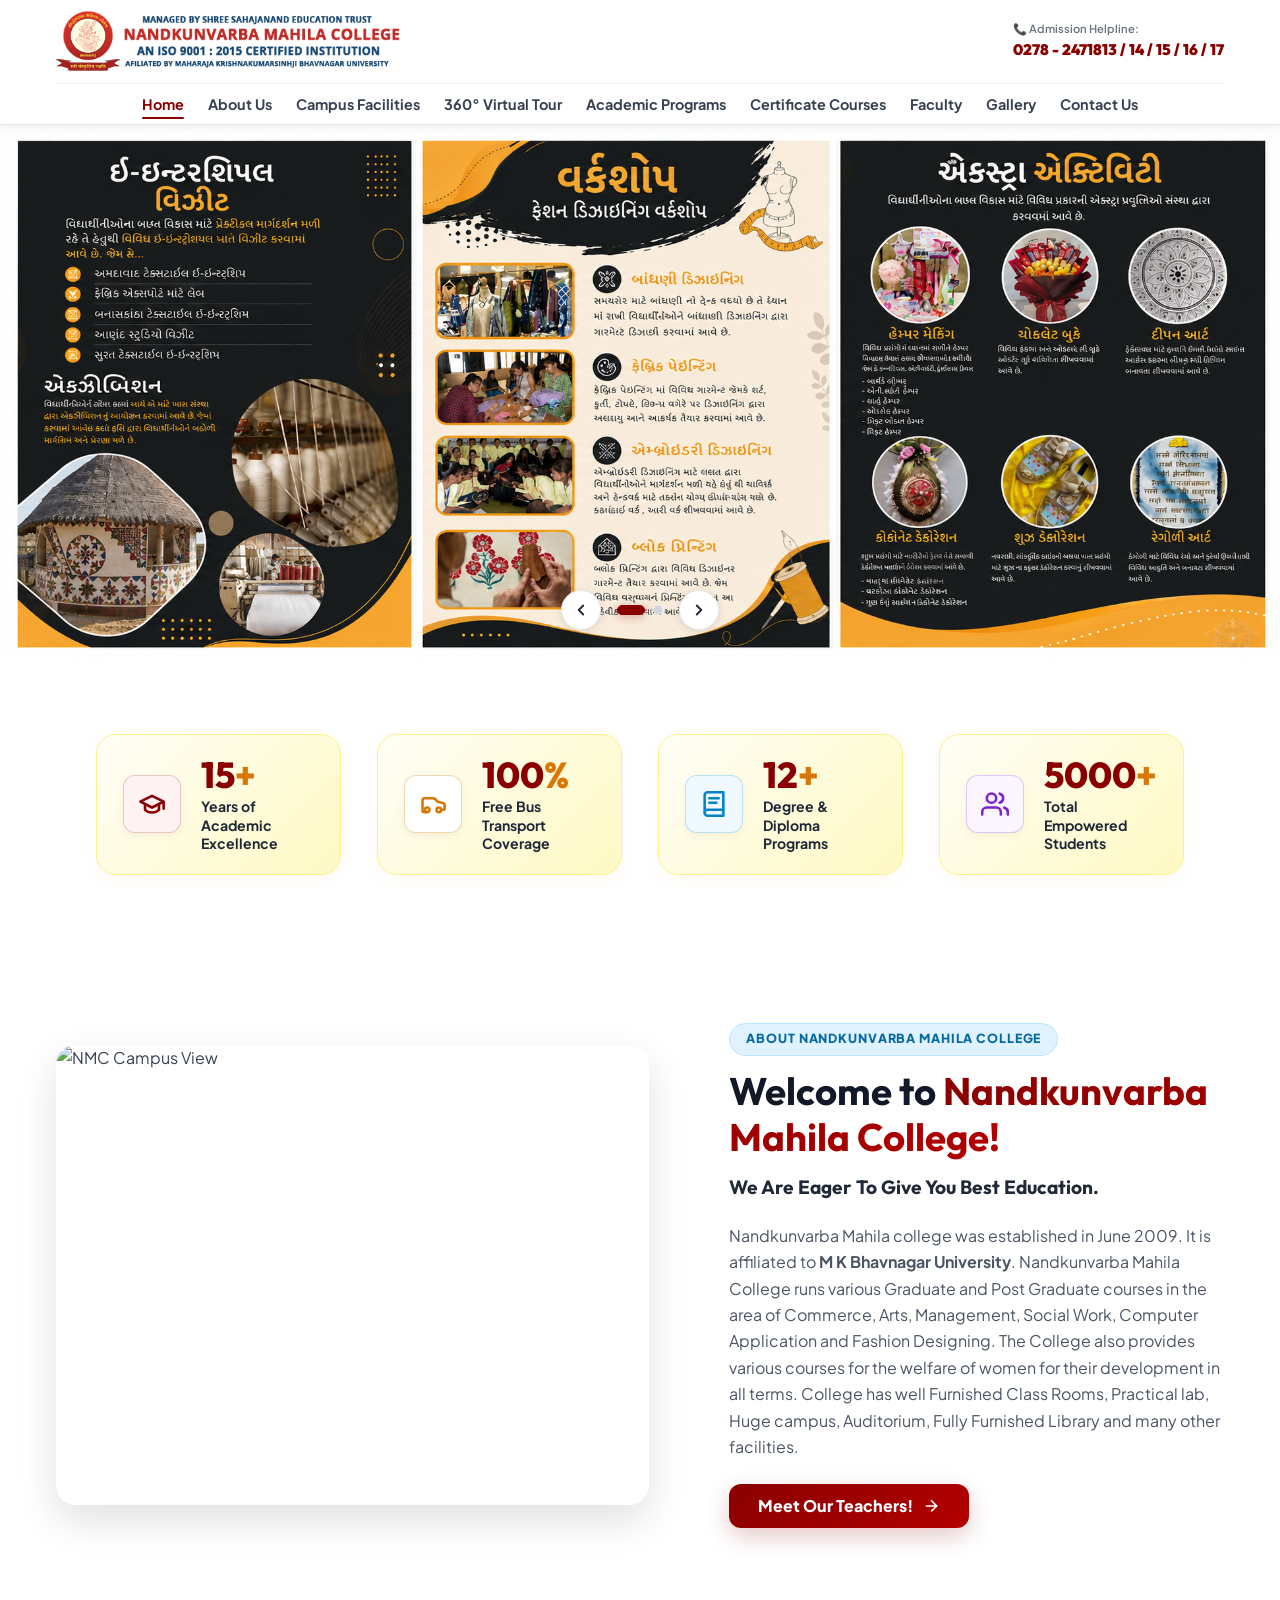
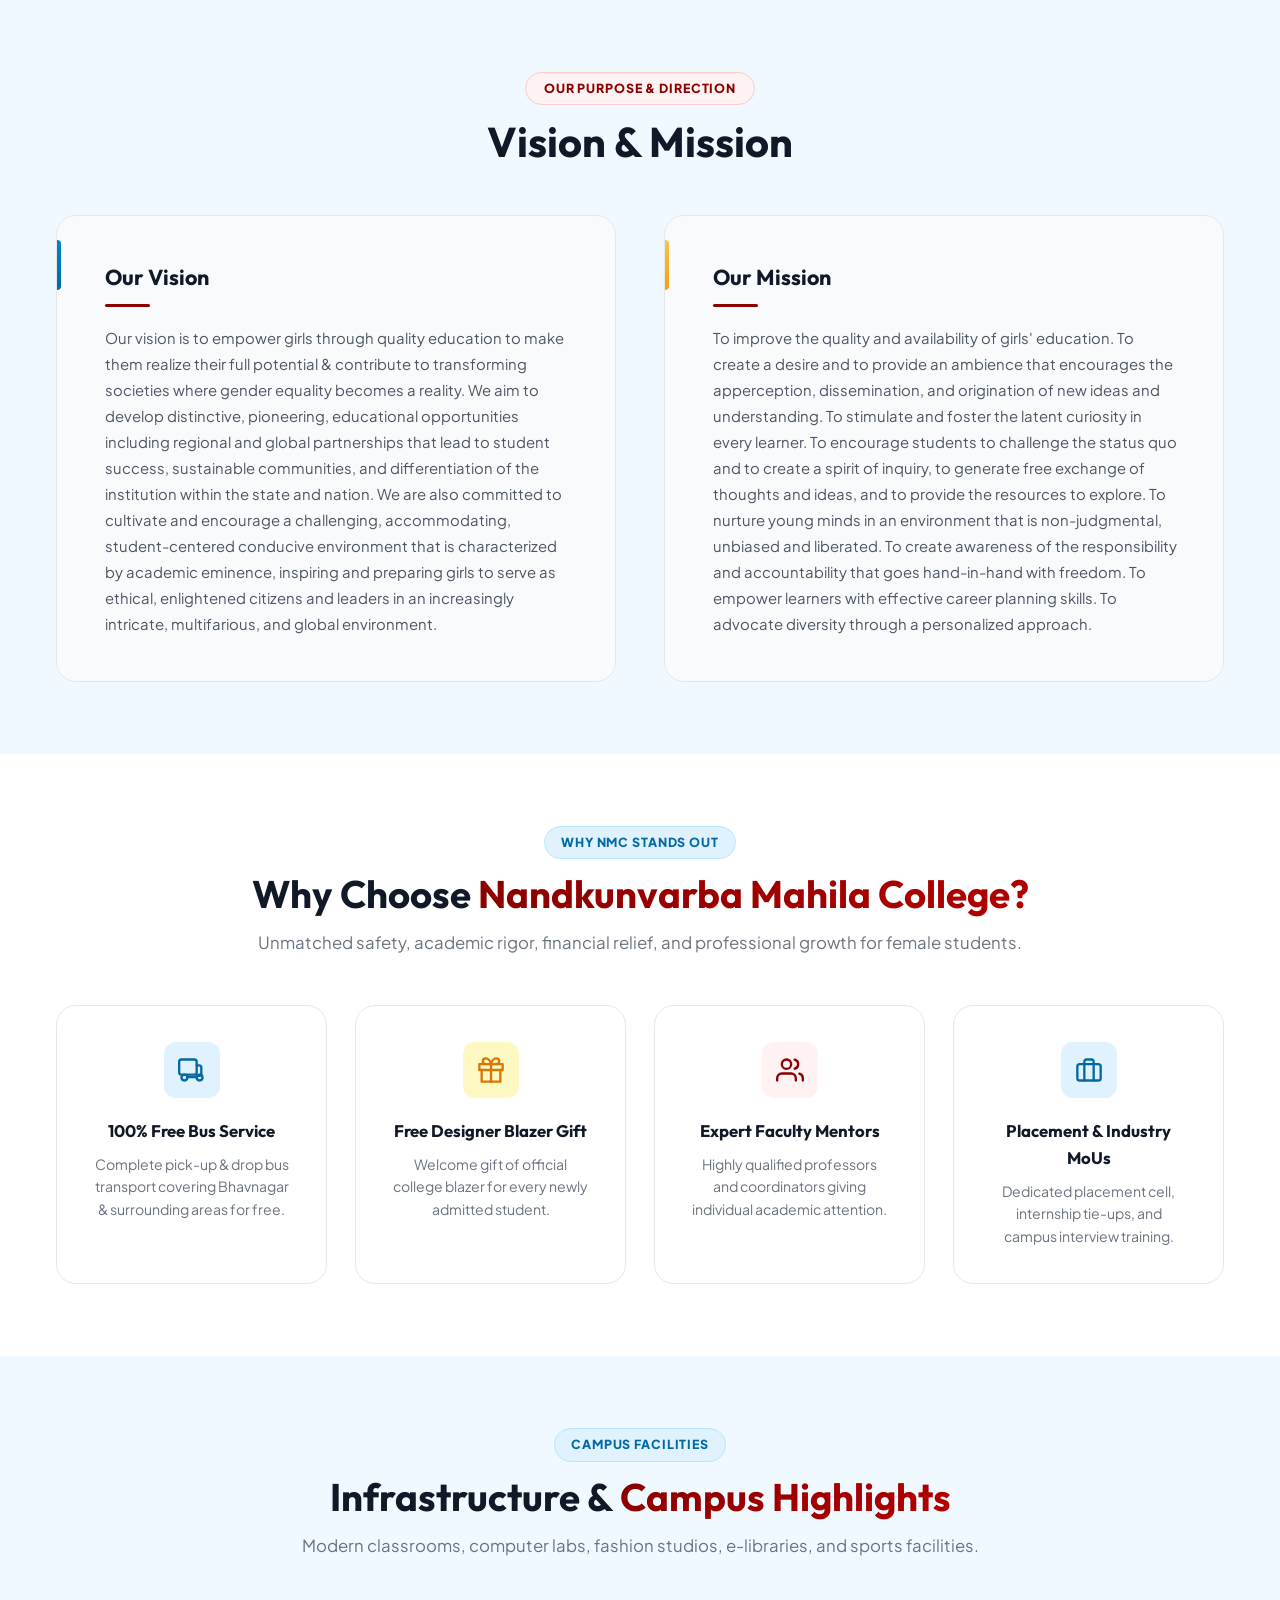
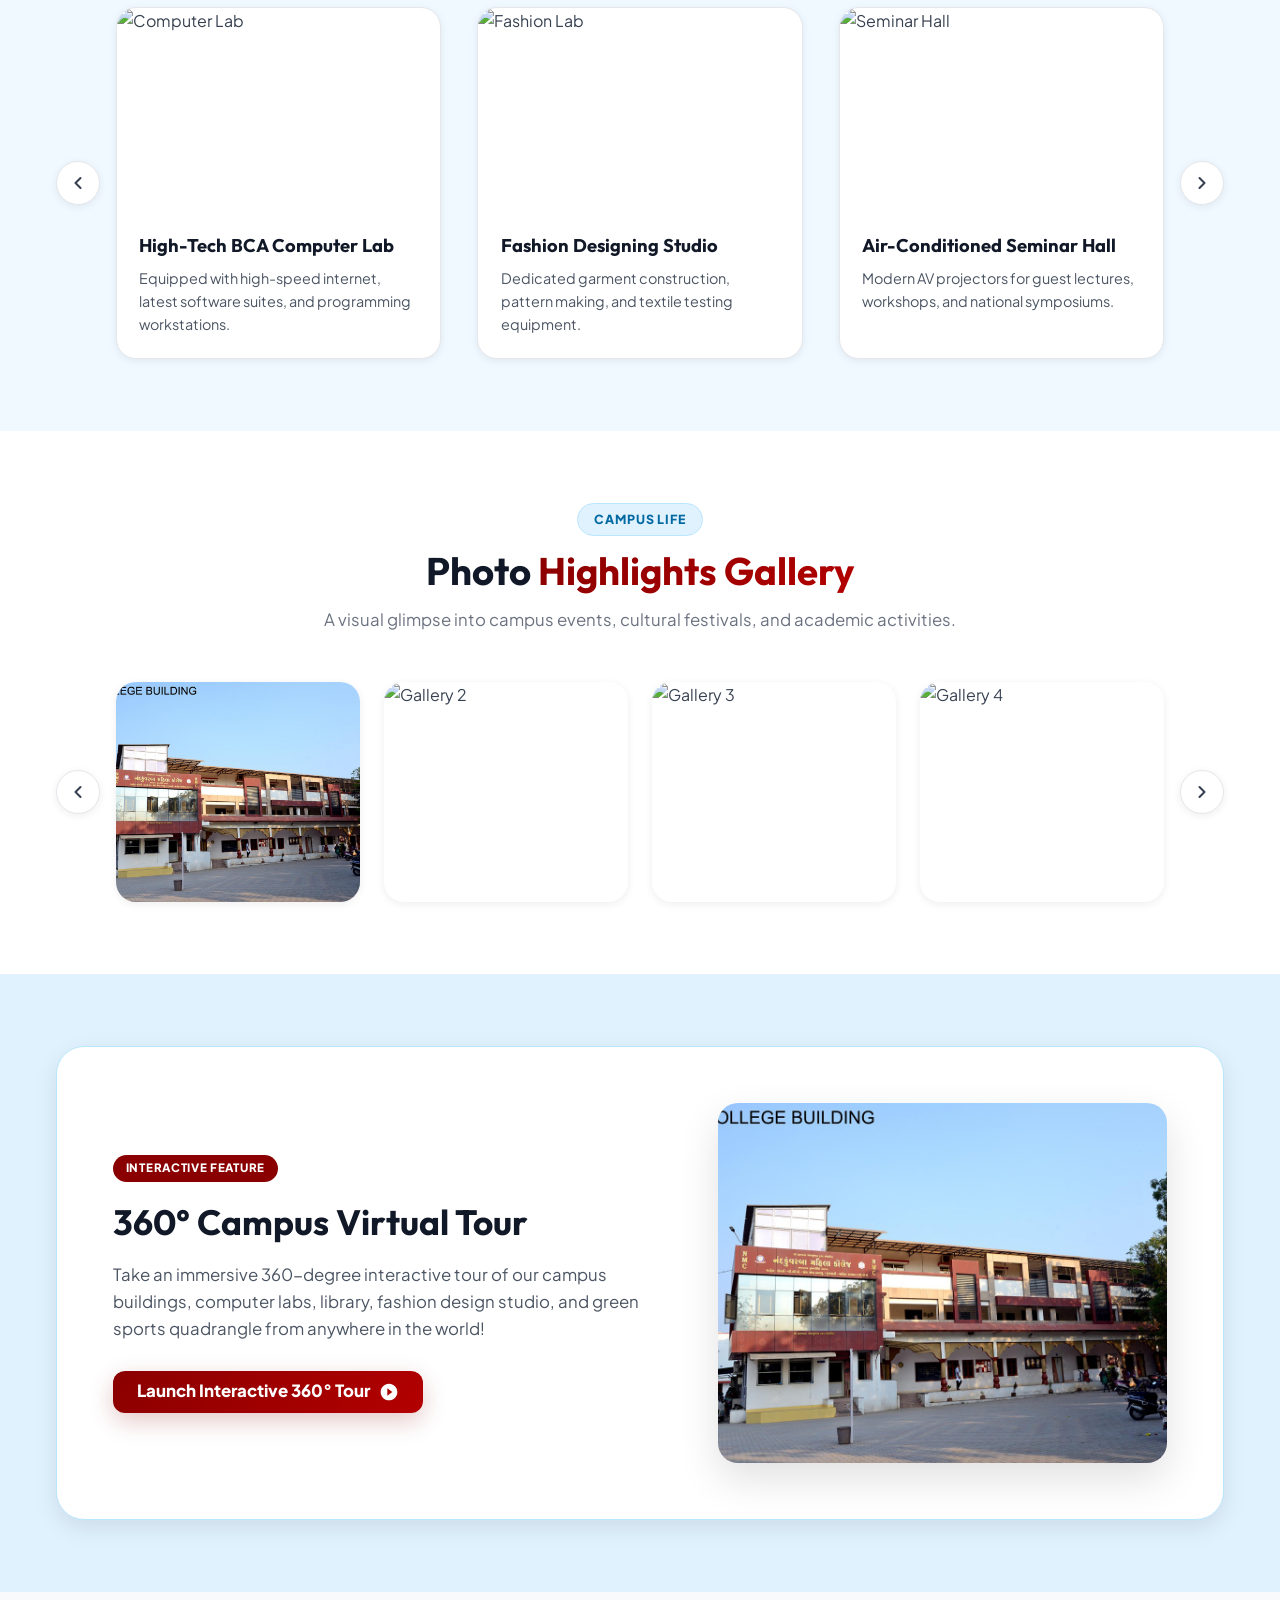
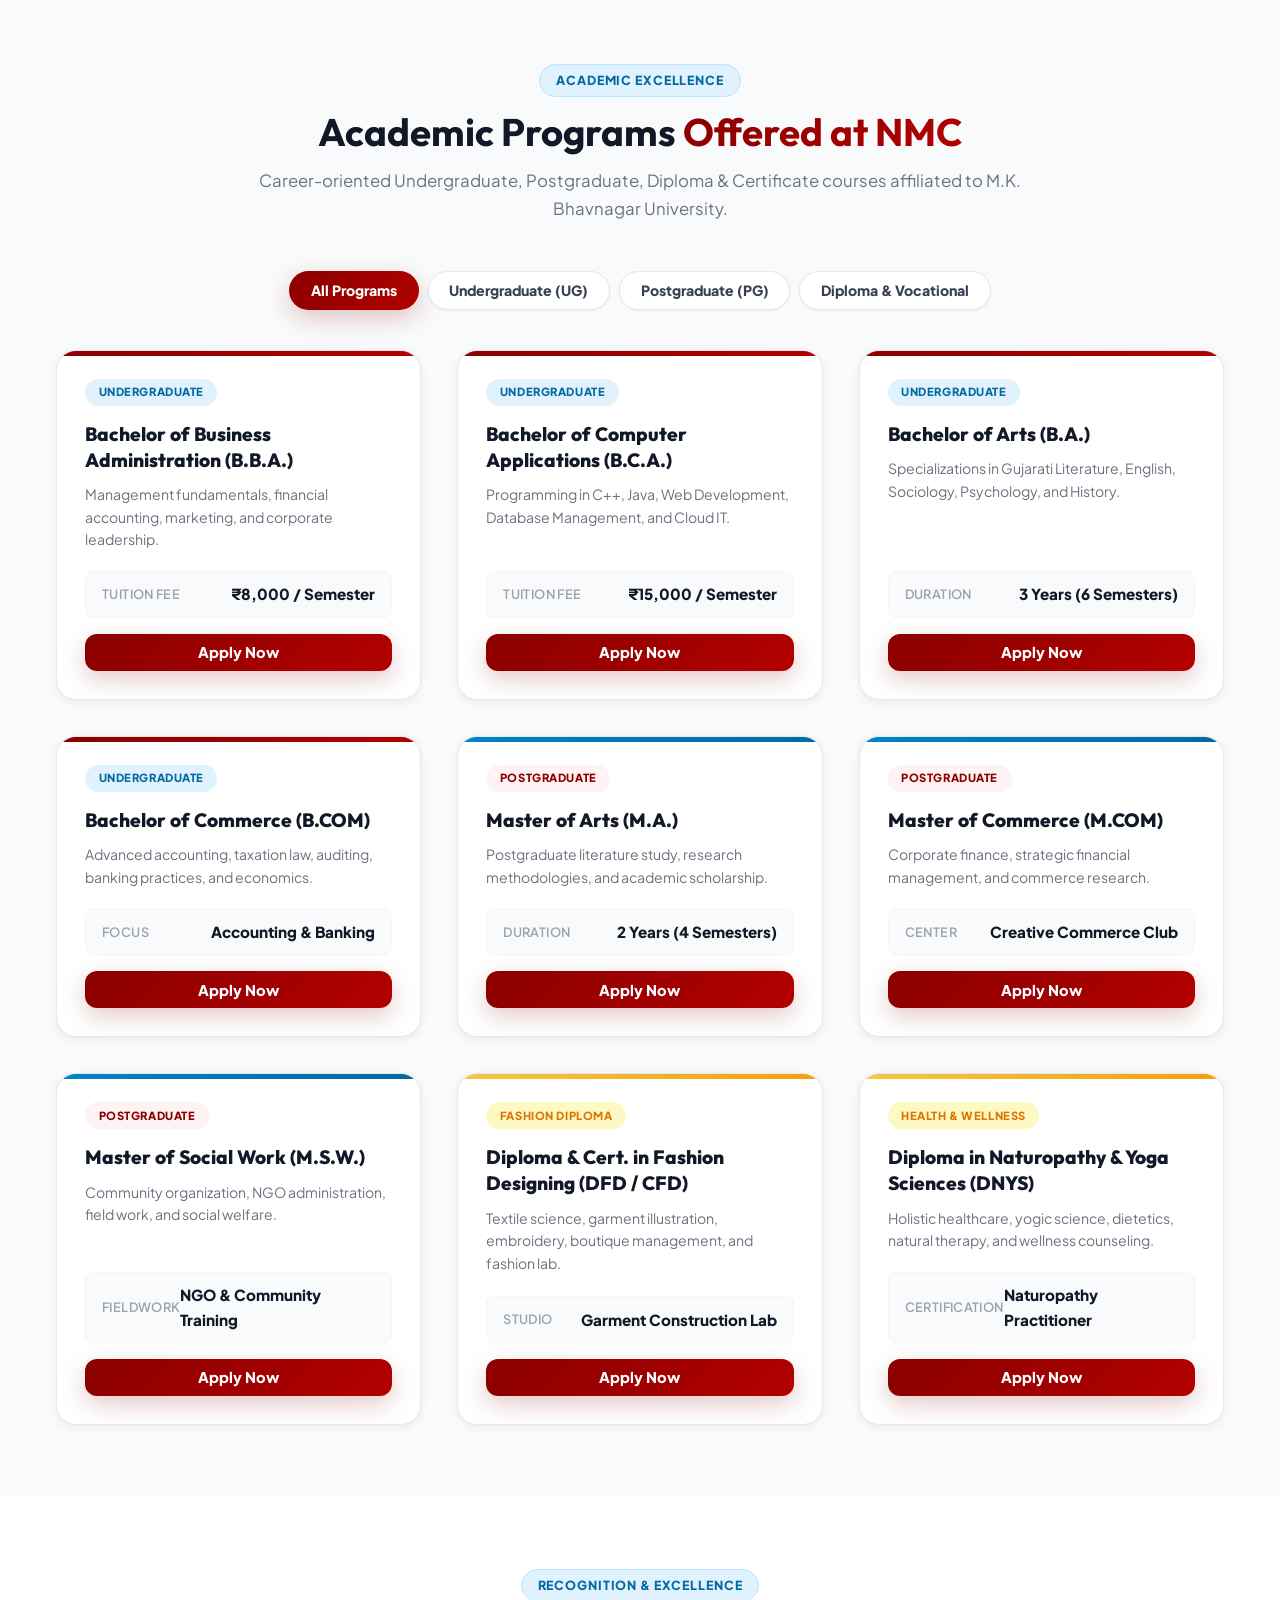
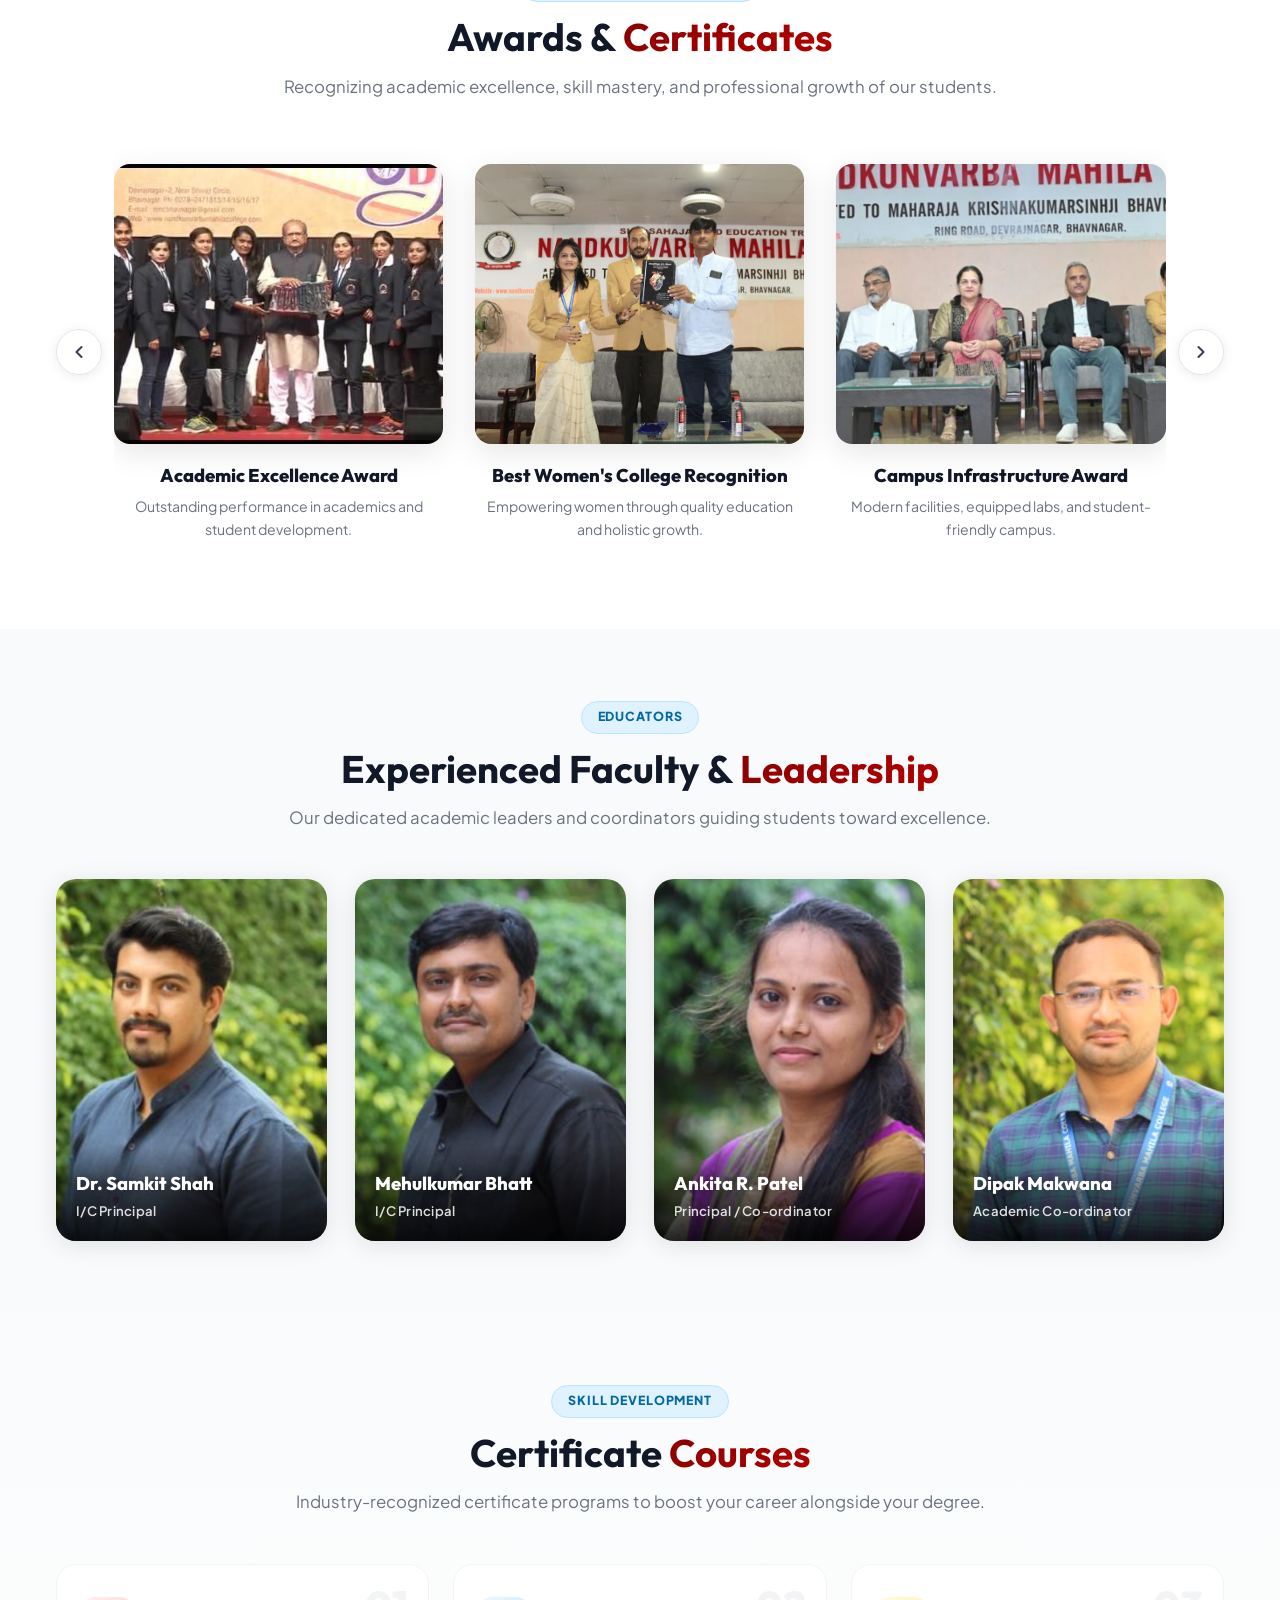
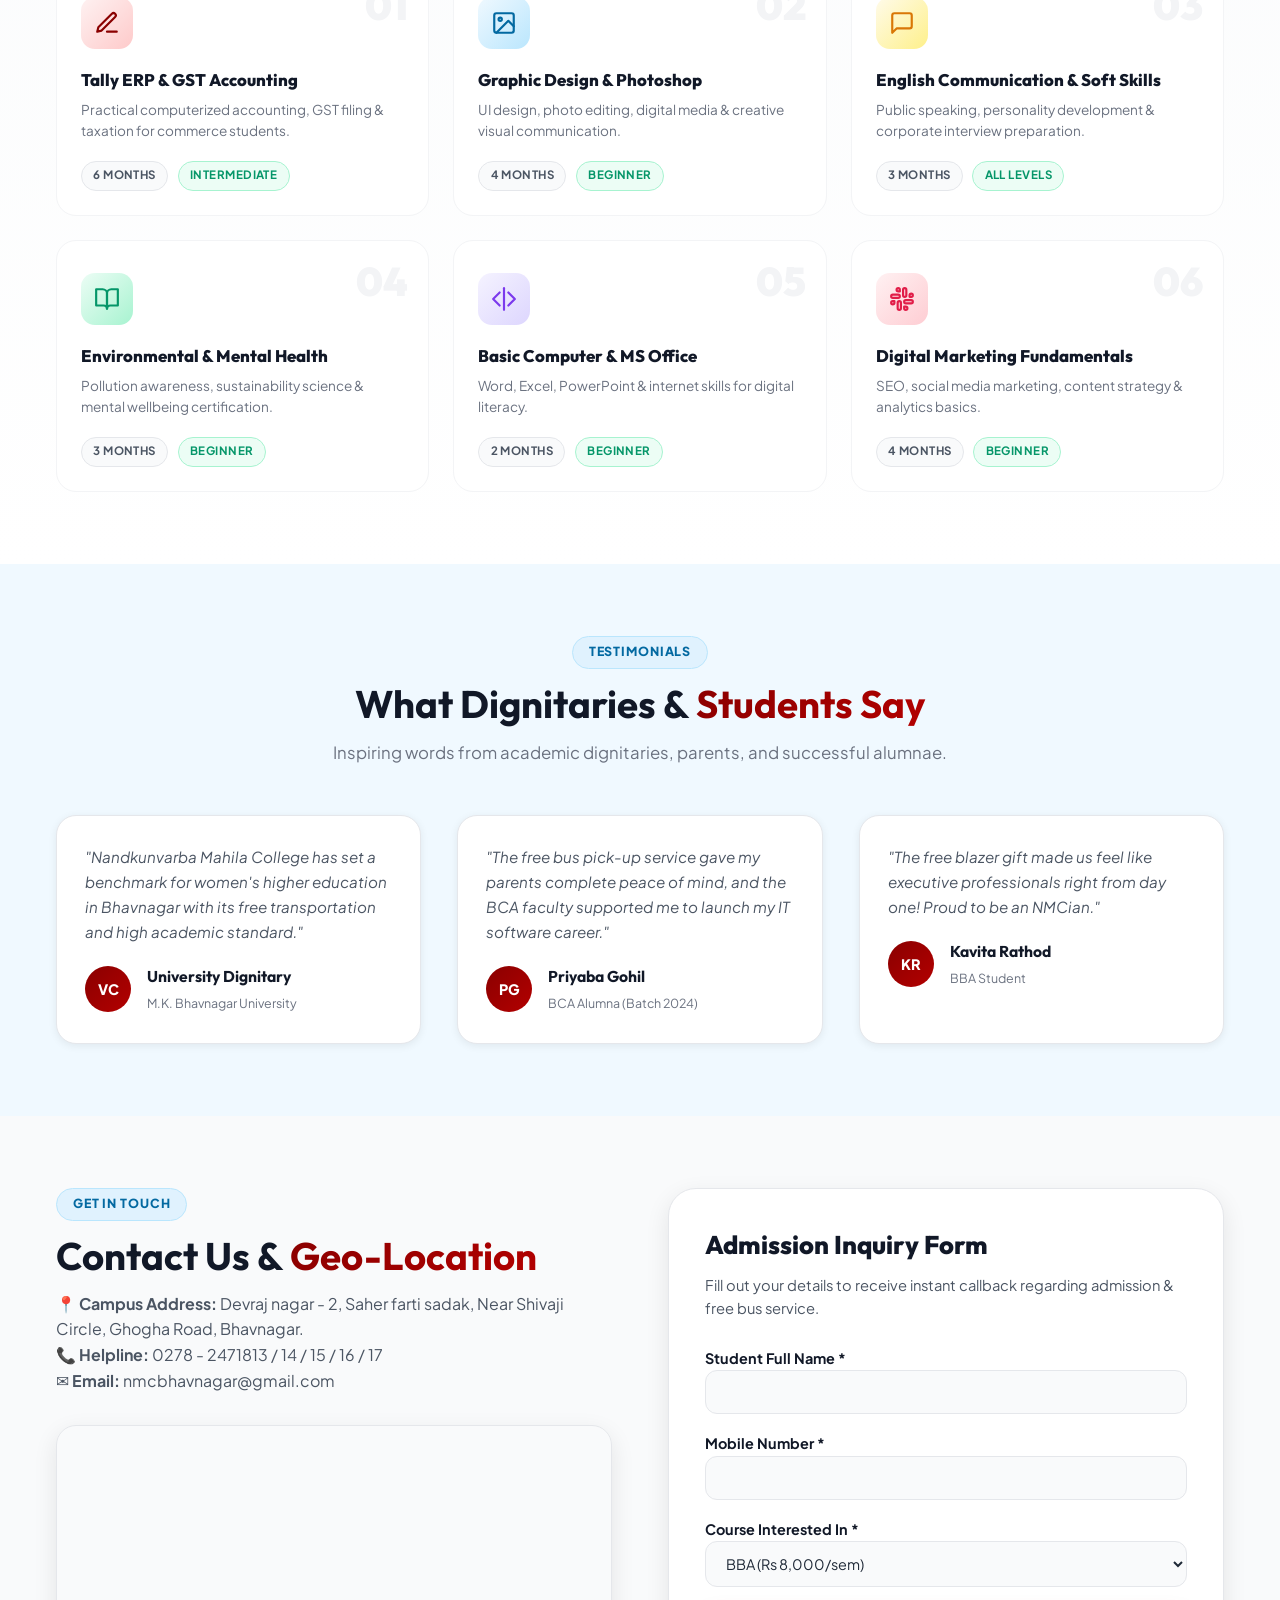
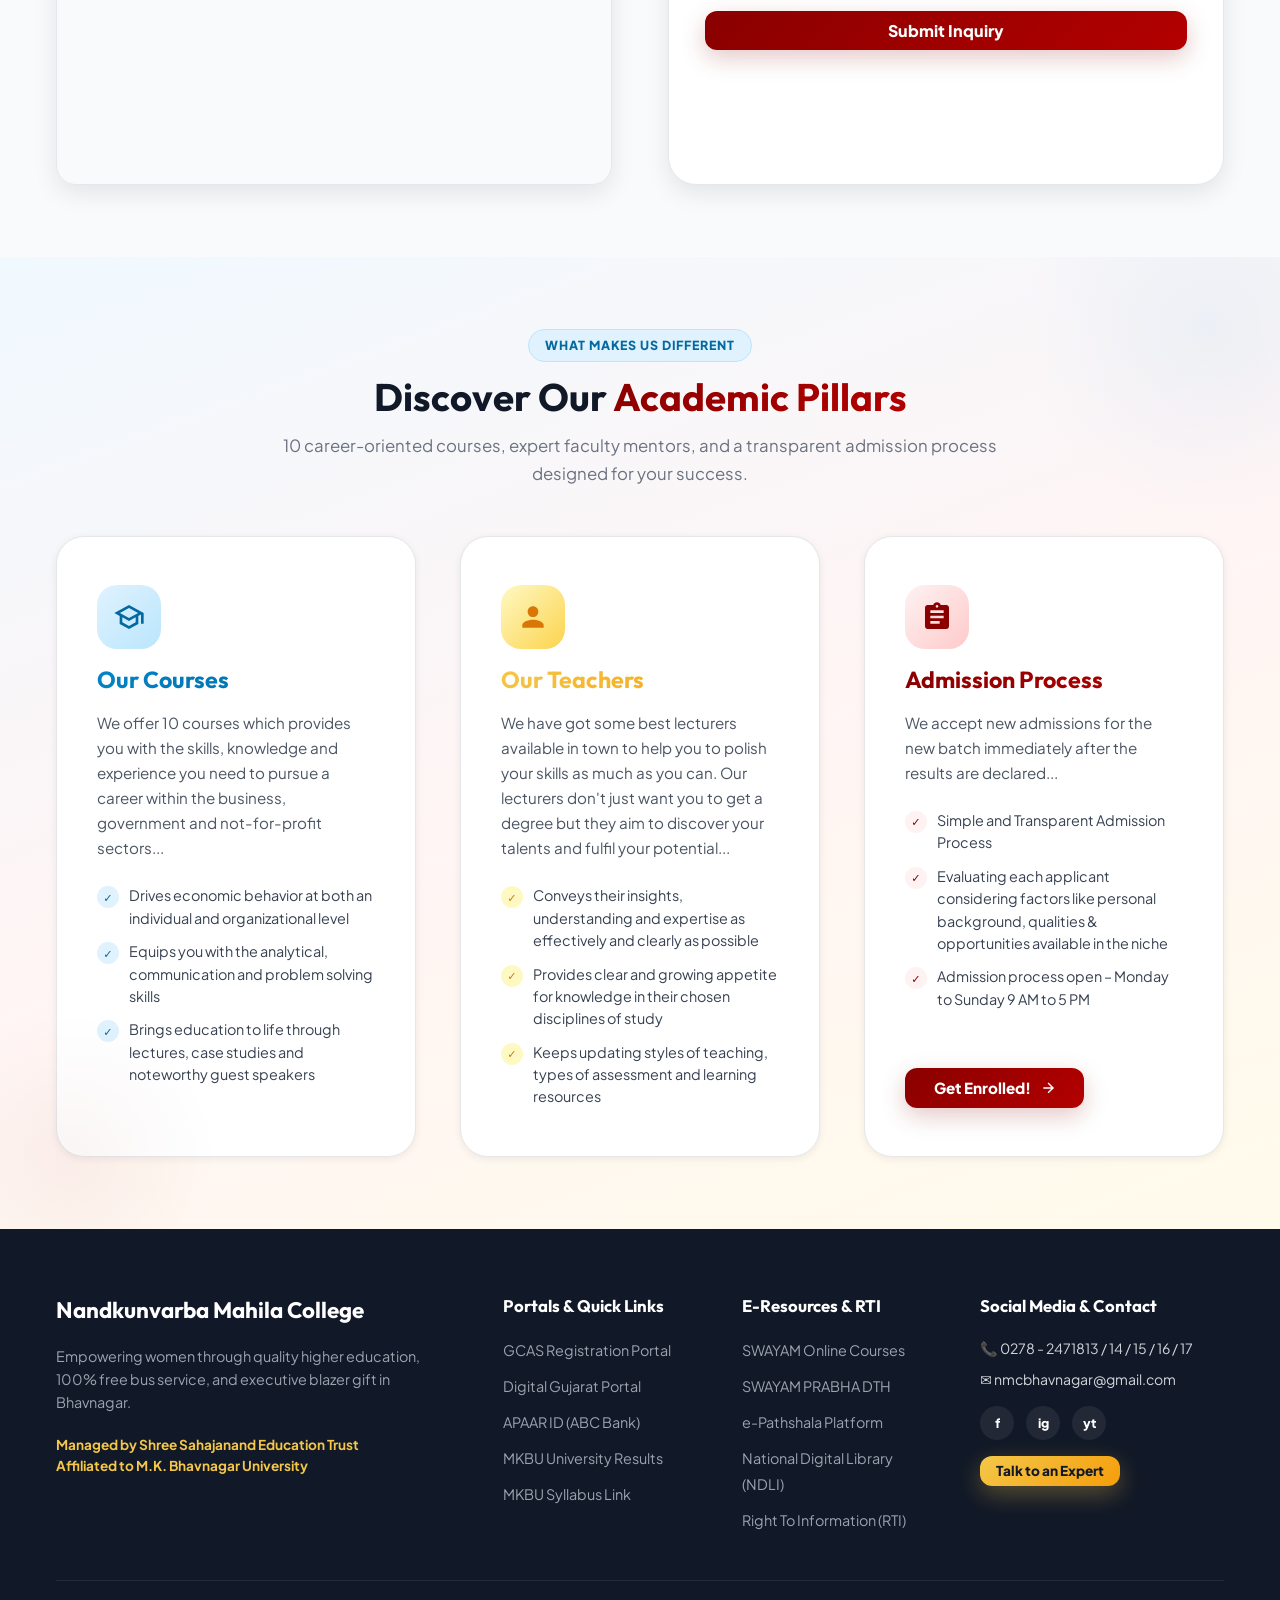
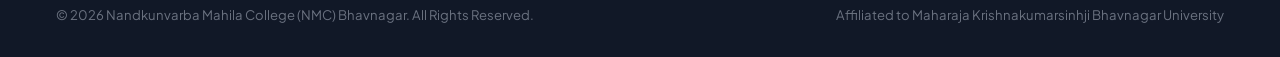
==== index.html @ eccbaea7 "add 1" ====
<!DOCTYPE html>
<html lang="en">

<head>
  <meta charset="UTF-8">
  <meta name="viewport" content="width=device-width, initial-scale=1.0">
  <title>Nandkunvarba Mahila College (NMC) Bhavnagar | Premier Women's Education</title>
  <meta name="description"
    content="Nandkunvarba Mahila College (NMC) Bhavnagar, managed by Shree Sahajanand Education Trust & affiliated with MK Bhavnagar University. Offering BBA, BCA, BA, BCom, MA, MCom, MSW, DFD, DNYS with 100% Free Bus Service.">
  <link rel="canonical" href="https://nandkunvarbamahilacollege.com/">

  <!-- Google Fonts -->
  <link rel="preconnect" href="https://fonts.googleapis.com">
  <link rel="preconnect" href="https://fonts.gstatic.com" crossorigin>
  <link
    href="https://fonts.googleapis.com/css2?family=Outfit:wght@400;500;600;700;800;900&family=Plus+Jakarta+Sans:wght@400;500;600;700;800&display=swap"
    rel="stylesheet">

  <!-- Master Styles -->
  <link rel="stylesheet" href="css/styles.css?v=7.0">
</head>

<body>



  <!-- 2. HEADER & TWO-TIER NAVIGATION NAVBAR -->
  <header class="header" id="header">
    <div class="header-container">
      <!-- Top Row: Full Logo Image + Helpline + Reference Buttons -->
      <div class="header-top-row">
        <a href="index.html" class="brand-logo-link" title="Nandkunvarba Mahila College">
          <img src="NMC-logo.png" alt="Nandkunvarba Mahila College Logo" class="header-full-logo">
        </a>

        <div class="header-top-actions">
          <div class="header-helpline">
            <span class="helpline-label">📞 Admission Helpline:</span>
            <span class="helpline-num">0278 - 2471813 / 14 / 15 / 16 / 17</span>
          </div>
        </div>
      </div>

      <!-- Bottom Row: Clean Horizontal Navigation Menu Bar -->
      <div class="header-nav-row">
        <ul class="nav-menu">
          <li><a href="#home" class="nav-link active">Home</a></li>
          <li><a href="#overview" class="nav-link">About Us</a></li>
          <li><a href="#facilities" class="nav-link">Campus Facilities</a></li>
          <li><a href="#tour" class="nav-link">360° Virtual Tour</a></li>
          <li><a href="#programs" class="nav-link">Academic Programs</a></li>
          <li><a href="#certificates" class="nav-link">Certificate Courses</a></li>
          <li><a href="#faculty" class="nav-link">Faculty</a></li>
          <li><a href="#gallery" class="nav-link">Gallery</a></li>
          <li><a href="#contact" class="nav-link">Contact Us</a></li>
        </ul>

        <div class="hamburger" id="hamburger">
          <span></span>
          <span></span>
          <span></span>
        </div>
      </div>
    </div>
  </header>

  <!-- 3. DYNAMIC HERO BANNER SLIDER (FULL WIDTH) -->
  <section class="hero-slider-section" id="home">
    <div class="banner-slider-wrapper" id="bannerSlider" title="Click anywhere to slide banner">
      <!-- Track containing slides -->
      <div class="banner-slider-track">
        <!-- Slide 1 -->
        <div class="banner-slide active" data-index="0">
          <img src="Banner1_800.png" alt="NMC Fashion Designing & Extra Activity Banner 1" class="banner-img">
        </div>
        <!-- Slide 2 -->
        <div class="banner-slide" data-index="1">
          <img src="Banner2_800.png" alt="NMC Fashion Designing Admission Open Banner 2" class="banner-img">
        </div>
      </div>

      <!-- Modern Unobtrusive Bottom Control Bar (Prev / Dots / Next) -->
      <div class="banner-controls-bar">
        <button class="banner-nav-btn banner-prev" id="bannerPrev" aria-label="Previous Banner">
          <svg width="18" height="18" viewBox="0 0 24 24" fill="none" stroke="currentColor" stroke-width="2.5"
            stroke-linecap="round" stroke-linejoin="round">
            <polyline points="15 18 9 12 15 6"></polyline>
          </svg>
          <!-- <span>Prev</span> -->
        </button>

        <div class="banner-dots" id="bannerDots">
          <span class="banner-dot active" data-slide="0" title="Banner 1"></span>
          <span class="banner-dot" data-slide="1" title="Banner 2"></span>
        </div>

        <button class="banner-nav-btn banner-next" id="bannerNext" aria-label="Next Banner">
          <!-- <span>Next</span> -->
          <svg width="18" height="18" viewBox="0 0 24 24" fill="none" stroke="currentColor" stroke-width="2.5"
            stroke-linecap="round" stroke-linejoin="round">
            <polyline points="9 18 15 12 9 6"></polyline>
          </svg>
        </button>
      </div>
    </div>
  </section>

  <!-- 4. STATS COUNTER BAR (STUDENTS ON CAMPUS / YEARS OF EXCELLENCE) -->
  <section class="stats-counter-section">
    <div class="container">
      <div class="stats-card-grid">
        <div class="stat-box">
          <div class="stat-icon icon-crimson">
            <svg width="26" height="26" viewBox="0 0 24 24" fill="none" stroke="currentColor" stroke-width="2.2"
              stroke-linecap="round" stroke-linejoin="round">
              <path d="M22 10v6M2 10l10-5 10 5-10 5z" />
              <path d="M6 12v5c3 3 9 3 12 0v-5" />
            </svg>
          </div>
          <div>
            <div class="stat-number" data-target="15" data-suffix="+">0</div>
            <div class="stat-label">Years of Academic Excellence</div>
          </div>
        </div>

        <div class="stat-box">
          <div class="stat-icon icon-gold">
            <svg width="26" height="26" viewBox="0 0 24 24" fill="none" stroke="currentColor" stroke-width="2.2"
              stroke-linecap="round" stroke-linejoin="round">
              <path
                d="M19 17h2c.6 0 1-.4 1-1v-3c0-.9-.7-1.7-1.5-1.9C18.7 10.6 16 10 16 10s-1.3-1.4-2.2-2.3c-.5-.4-1.1-.7-1.8-.7H5c-1.1 0-2 .9-2 2v9c0 .6.4 1 1 1h2" />
              <circle cx="7" cy="17" r="2" />
              <circle cx="17" cy="17" r="2" />
            </svg>
          </div>
          <div>
            <div class="stat-number" data-target="100" data-suffix="%">0</div>
            <div class="stat-label">Free Bus Transport Coverage</div>
          </div>
        </div>

        <div class="stat-box">
          <div class="stat-icon icon-sky">
            <svg width="26" height="26" viewBox="0 0 24 24" fill="none" stroke="currentColor" stroke-width="2.2"
              stroke-linecap="round" stroke-linejoin="round">
              <path d="M4 19.5A2.5 2.5 0 0 1 6.5 17H20" />
              <path d="M6.5 2H20v20H6.5A2.5 2.5 0 0 1 4 19.5v-15A2.5 2.5 0 0 1 6.5 2z" />
              <path d="M8 7h8" />
              <path d="M8 11h6" />
            </svg>
          </div>
          <div>
            <div class="stat-number" data-target="12" data-suffix="+">0</div>
            <div class="stat-label">Degree &amp; Diploma Programs</div>
          </div>
        </div>

        <div class="stat-box">
          <div class="stat-icon icon-purple">
            <svg width="26" height="26" viewBox="0 0 24 24" fill="none" stroke="currentColor" stroke-width="2.2"
              stroke-linecap="round" stroke-linejoin="round">
              <path d="M17 21v-2a4 4 0 0 0-4-4H5a4 4 0 0 0-4 4v2" />
              <circle cx="9" cy="7" r="4" />
              <path d="M23 21v-2a4 4 0 0 0-3-3.87" />
              <path d="M16 3.13a4 4 0 0 1 0 7.75" />
            </svg>
          </div>
          <div>
            <div class="stat-number" data-target="5000" data-suffix="+">0</div>
            <div class="stat-label">Total Empowered Students</div>
          </div>
        </div>
      </div>
    </div>
  </section>

  <!-- 5. COLLEGE OVERVIEW & VISION, MISSION, FUTURE VISION -->
  <section class="section-padding overview-section" id="overview">
    <div class="container">
      <div class="overview-grid">
        <div>
          <img src="https://nandkunvarbamahilacollege.com/wp-content/uploads/2018/11/DSC_0825-copy.jpg"
            alt="NMC Campus View"
            style="border-radius: var(--radius-lg); box-shadow: var(--shadow-lg); width: 100%; height: 460px; object-fit: cover;">
        </div>

        <div>
          <div class="section-subtitle">
            <span>About Nandkunvarba Mahila College</span>
          </div>

          <h2 class="section-title">Welcome to <span>Nandkunvarba Mahila College!</span></h2>

          <h3
            style="font-family: var(--font-heading); font-size: 1.2rem; font-weight: 700; color: var(--gray-800); margin-bottom: 1.25rem;">
            We Are Eager To Give You Best Education.
          </h3>

          <p style="font-size: 1rem; color: var(--gray-600); margin-bottom: 1.5rem; line-height: 1.65;">
            Nandkunvarba Mahila college was established in June 2009. It is affiliated to <strong>M K Bhavnagar
              University</strong>. Nandkunvarba Mahila College runs various Graduate and Post Graduate courses in the
            area of Commerce, Arts, Management, Social Work, Computer Application and Fashion Designing. The College
            also provides various courses for the welfare of women for their development in all terms. College has well
            Furnished Class Rooms, Practical lab, Huge campus, Auditorium, Fully Furnished Library and many other
            facilities.
          </p>

          <a href="#faculty" class="btn btn-crimson" style="font-size: 1rem; padding: 0.8rem 1.8rem;">
            <span>Meet Our Teachers!</span>
            <svg width="18" height="18" viewBox="0 0 24 24" fill="currentColor">
              <path d="M5 13h11.86l-5.43 5.43 1.42 1.42L21.14 12l-8.29-8.29-1.42 1.42L16.86 11H5v2z" />
            </svg>
          </a>
        </div>
      </div>
    </div>
  </section>

  <!-- 5B. OUR VISION & OUR MISSION - CREATIVE DARK SECTION -->
  <section class="section-padding vision-mission-section">
    <div class="container">
      <div class="vm-section-header">
        <span class="vm-section-badge">Our Purpose & Direction</span>
        <h2 class="vm-section-title">Vision & Mission</h2>
      </div>

      <div class="vm-duo-grid">

        <!-- OUR VISION -->
        <div class="vm-duo-card">
          <div class="vm-duo-accent vm-accent-sky"></div>
          <h3 class="vm-duo-heading">Our Vision</h3>
          <div class="vm-duo-divider"></div>
          <p class="vm-duo-text">
            Our vision is to empower girls through quality education to make them realize their full potential &amp;
            contribute to transforming societies where gender equality becomes a reality. We aim to develop distinctive,
            pioneering, educational opportunities including regional and global partnerships that lead to student
            success, sustainable communities, and differentiation of the institution within the state and nation. We are
            also committed to cultivate and encourage a challenging, accommodating, student-centered conducive
            environment that is characterized by academic eminence, inspiring and preparing girls to serve as ethical,
            enlightened citizens and leaders in an increasingly intricate, multifarious, and global environment.
          </p>
        </div>

        <!-- OUR MISSION -->
        <div class="vm-duo-card">
          <div class="vm-duo-accent vm-accent-gold"></div>
          <h3 class="vm-duo-heading">Our Mission</h3>
          <div class="vm-duo-divider"></div>
          <p class="vm-duo-text">
            To improve the quality and availability of girls' education. To create a desire and to provide an ambience
            that encourages the apperception, dissemination, and origination of new ideas and understanding. To
            stimulate and foster the latent curiosity in every learner. To encourage students to challenge the status
            quo and to create a spirit of inquiry, to generate free exchange of thoughts and ideas, and to provide the
            resources to explore. To nurture young minds in an environment that is non-judgmental, unbiased and
            liberated. To create awareness of the responsibility and accountability that goes hand-in-hand with freedom.
            To empower learners with effective career planning skills. To advocate diversity through a personalized
            approach.
          </p>
        </div>

      </div>
    </div>
  </section>

  <!-- 6. WHY CHOOSE US? (STATIC) -->
  <section class="section-padding why-choose-section">
    <div class="container">
      <div class="section-header">
        <div class="section-subtitle">Why NMC Stands Out</div>
        <h2 class="section-title" style="white-space: nowrap;">Why Choose <span>Nandkunvarba Mahila College?</span></h2>
        <p class="section-description">Unmatched safety, academic rigor, financial relief, and professional growth for
          female students.</p>
      </div>

      <div class="why-pro-grid">
        <div class="why-pro-card">
          <div class="why-pro-icon why-pro-icon-sky">
            <svg width="28" height="28" viewBox="0 0 24 24" fill="none" stroke="currentColor" stroke-width="2"
              stroke-linecap="round" stroke-linejoin="round">
              <rect x="1" y="3" width="15" height="13" rx="2" />
              <path d="M16 8h2a2 2 0 0 1 2 2v5a2 2 0 0 1-2 2h-2" />
              <circle cx="5.5" cy="18.5" r="2.5" />
              <circle cx="18.5" cy="18.5" r="2.5" />
              <path d="M8 18h8" />
            </svg>
          </div>
          <h3 class="why-pro-title">100% Free Bus Service</h3>
          <p class="why-pro-desc">Complete pick-up &amp; drop bus transport covering Bhavnagar &amp; surrounding areas
            for free.</p>
        </div>

        <div class="why-pro-card">
          <div class="why-pro-icon why-pro-icon-gold">
            <svg width="28" height="28" viewBox="0 0 24 24" fill="none" stroke="currentColor" stroke-width="2"
              stroke-linecap="round" stroke-linejoin="round">
              <polyline points="20 12 20 22 4 22 4 12" />
              <rect x="2" y="7" width="20" height="5" />
              <line x1="12" y1="22" x2="12" y2="7" />
              <path d="M12 7H7.5a2.5 2.5 0 0 1 0-5C11 2 12 7 12 7z" />
              <path d="M12 7h4.5a2.5 2.5 0 0 0 0-5C13 2 12 7 12 7z" />
            </svg>
          </div>
          <h3 class="why-pro-title">Free Designer Blazer Gift</h3>
          <p class="why-pro-desc">Welcome gift of official college blazer for every newly admitted student.</p>
        </div>

        <div class="why-pro-card">
          <div class="why-pro-icon why-pro-icon-red">
            <svg width="28" height="28" viewBox="0 0 24 24" fill="none" stroke="currentColor" stroke-width="2"
              stroke-linecap="round" stroke-linejoin="round">
              <path d="M17 21v-2a4 4 0 0 0-4-4H5a4 4 0 0 0-4 4v2" />
              <circle cx="9" cy="7" r="4" />
              <path d="M23 21v-2a4 4 0 0 0-3-3.87" />
              <path d="M16 3.13a4 4 0 0 1 0 7.75" />
            </svg>
          </div>
          <h3 class="why-pro-title">Expert Faculty Mentors</h3>
          <p class="why-pro-desc">Highly qualified professors and coordinators giving individual academic attention.</p>
        </div>

        <div class="why-pro-card">
          <div class="why-pro-icon why-pro-icon-sky">
            <svg width="28" height="28" viewBox="0 0 24 24" fill="none" stroke="currentColor" stroke-width="2"
              stroke-linecap="round" stroke-linejoin="round">
              <rect x="2" y="7" width="20" height="14" rx="2" ry="2" />
              <path d="M16 21V5a2 2 0 0 0-2-2h-4a2 2 0 0 0-2 2v16" />
            </svg>
          </div>
          <h3 class="why-pro-title">Placement &amp; Industry MoUs</h3>
          <p class="why-pro-desc">Dedicated placement cell, internship tie-ups, and campus interview training.</p>
        </div>
      </div>
    </div>
  </section>

  <!-- INFRASTRUCTURE & CAMPUS FACILITIES -->
  <section class="section-padding facilities-section" id="facilities">
    <div class="container">
      <div class="section-header">
        <div class="section-subtitle">Campus Facilities</div>
        <h2 class="section-title">Infrastructure &amp; <span>Campus Highlights</span></h2>
        <p class="section-description">Modern classrooms, computer labs, fashion studios, e-libraries, and sports
          facilities.</p>
      </div>

      <div class="facilities-slider-wrap">
        <button class="slider-arrow slider-arrow-left" id="facilityPrev">
          <svg width="20" height="20" viewBox="0 0 24 24" fill="none" stroke="currentColor" stroke-width="2.5"
            stroke-linecap="round" stroke-linejoin="round">
            <polyline points="15 18 9 12 15 6" />
          </svg>
        </button>

        <div class="facilities-grid">
          <div class="facility-card">
            <img src="https://nandkunvarbamahilacollege.com/wp-content/uploads/2018/11/DSC_0194-copy.jpg"
              alt="Computer Lab" class="facility-img">
            <div class="facility-content">
              <h3 class="facility-title">High-Tech BCA Computer Lab</h3>
              <p style="font-size: 0.9rem; color: var(--gray-600);">Equipped with high-speed internet, latest software
                suites, and programming workstations.</p>
            </div>
          </div>

          <div class="facility-card">
            <img src="https://nandkunvarbamahilacollege.com/wp-content/uploads/2018/11/DSC_0094-copy.jpg"
              alt="Fashion Lab" class="facility-img">
            <div class="facility-content">
              <h3 class="facility-title">Fashion Designing Studio</h3>
              <p style="font-size: 0.9rem; color: var(--gray-600);">Dedicated garment construction, pattern making, and
                textile testing equipment.</p>
            </div>
          </div>

          <div class="facility-card">
            <img src="https://nandkunvarbamahilacollege.com/wp-content/uploads/2018/11/DSC_0267-copy.jpg"
              alt="Seminar Hall" class="facility-img">
            <div class="facility-content">
              <h3 class="facility-title">Air-Conditioned Seminar Hall</h3>
              <p style="font-size: 0.9rem; color: var(--gray-600);">Modern AV projectors for guest lectures, workshops,
                and national symposiums.</p>
            </div>
          </div>
        </div>

        <button class="slider-arrow slider-arrow-right" id="facilityNext">
          <svg width="20" height="20" viewBox="0 0 24 24" fill="none" stroke="currentColor" stroke-width="2.5"
            stroke-linecap="round" stroke-linejoin="round">
            <polyline points="9 18 15 12 9 6" />
          </svg>
        </button>
      </div>
    </div>
  </section>

  <!-- PHOTO & VIDEO GALLERY -->
  <section class="section-padding gallery-section" id="gallery">
    <div class="container">
      <div class="section-header">
        <div class="section-subtitle">Campus Life</div>
        <h2 class="section-title">Photo <span>Highlights Gallery</span></h2>
        <p class="section-description">A visual glimpse into campus events, cultural festivals, and academic activities.
        </p>
      </div>

      <div class="gallery-slider-wrap">
        <button class="slider-arrow slider-arrow-left" id="galleryPrev">
          <svg width="20" height="20" viewBox="0 0 24 24" fill="none" stroke="currentColor" stroke-width="2.5"
            stroke-linecap="round" stroke-linejoin="round">
            <polyline points="15 18 9 12 15 6" />
          </svg>
        </button>

        <div class="gallery-grid">
          <div class="gallery-item">
            <img src="NMC_Collage.jpg" alt="NMC College">
          </div>
          <div class="gallery-item">
            <img src="https://nandkunvarbamahilacollege.com/wp-content/uploads/2018/11/DSC_0317-copy.jpg"
              alt="Gallery 2">
          </div>
          <div class="gallery-item">
            <img src="https://nandkunvarbamahilacollege.com/wp-content/uploads/2018/11/DSC_0267-copy.jpg"
              alt="Gallery 3">
          </div>
          <div class="gallery-item">
            <img src="https://nandkunvarbamahilacollege.com/wp-content/uploads/2018/11/DSC_0194-copy.jpg"
              alt="Gallery 4">
          </div>
        </div>

        <button class="slider-arrow slider-arrow-right" id="galleryNext">
          <svg width="20" height="20" viewBox="0 0 24 24" fill="none" stroke="currentColor" stroke-width="2.5"
            stroke-linecap="round" stroke-linejoin="round">
            <polyline points="9 18 15 12 9 6" />
          </svg>
        </button>
      </div>
    </div>
  </section>

  <!-- 8. 360° CAMPUS VIRTUAL TOUR (DYNAMIC) -->
  <section class="section-padding tour-section" id="tour">
    <div class="container">
      <div class="tour-card">
        <div>
          <span class="tour-badge">Interactive Feature</span>
          <h2 class="tour-title">360° Campus Virtual Tour</h2>
          <p class="tour-desc">
            Take an immersive 360-degree interactive tour of our campus buildings, computer labs, library, fashion
            design studio, and green sports quadrangle from anywhere in the world!
          </p>

          <button class="btn btn-crimson open-tour-modal" style="font-size: 1.05rem;">
            <span>Launch Interactive 360° Tour</span>
            <svg width="20" height="20" viewBox="0 0 24 24" fill="currentColor">
              <path d="M12 2C6.48 2 2 6.48 2 12s4.48 10 10 10 10-4.48 10-10S17.52 2 12 2zm-2 14.5v-9l6 4.5-6 4.5z" />
            </svg>
          </button>
        </div>

        <div class="tour-preview-box">
          <img src="NMC_Collage.jpg" alt="NMC College Collage" class="tour-preview-img">
        </div>
      </div>
    </div>
  </section>

  <!-- 9. ACADEMIC PROGRAMS OFFERED (DYNAMIC: BA, MA, B.COM, M.COM, BCA, BBA, MSW, DFD & CFD, DNYS) -->
  <section class="section-padding programs-section" id="programs">
    <div class="container">
      <div class="section-header">
        <div class="section-subtitle">Academic Excellence</div>
        <h2 class="section-title">Academic Programs <span>Offered at NMC</span></h2>
        <p class="section-description">Career-oriented Undergraduate, Postgraduate, Diploma &amp; Certificate courses
          affiliated to M.K. Bhavnagar University.</p>
      </div>

      <!-- Filter Bar -->
      <div class="program-filter-bar">
        <button class="prog-filter-btn active" data-filter="all">All Programs</button>
        <button class="prog-filter-btn" data-filter="ug">Undergraduate (UG)</button>
        <button class="prog-filter-btn" data-filter="pg">Postgraduate (PG)</button>
        <button class="prog-filter-btn" data-filter="diploma">Diploma &amp; Vocational</button>
      </div>

      <!-- Programs Grid -->
      <div class="programs-grid">

        <!-- BBA -->
        <div class="prog-card" data-category="ug">
          <div>
            <span class="prog-tag tag-ug">Undergraduate</span>
            <h3 class="prog-title">Bachelor of Business Administration (B.B.A.)</h3>
            <p>Management fundamentals, financial accounting, marketing, and corporate leadership.</p>
            <div class="fee-chip">
              <span>Tuition Fee</span>
              <span class="fee-amount">₹8,000 / Semester</span>
            </div>
          </div>
          <button class="btn btn-crimson open-reg-modal">Apply Now</button>
        </div>

        <!-- BCA -->
        <div class="prog-card" data-category="ug">
          <div>
            <span class="prog-tag tag-ug">Undergraduate</span>
            <h3 class="prog-title">Bachelor of Computer Applications (B.C.A.)</h3>
            <p>Programming in C++, Java, Web Development, Database Management, and Cloud IT.</p>
            <div class="fee-chip">
              <span>Tuition Fee</span>
              <span class="fee-amount">₹15,000 / Semester</span>
            </div>
          </div>
          <button class="btn btn-crimson open-reg-modal">Apply Now</button>
        </div>

        <!-- B.A. -->
        <div class="prog-card" data-category="ug">
          <div>
            <span class="prog-tag tag-ug">Undergraduate</span>
            <h3 class="prog-title">Bachelor of Arts (B.A.)</h3>
            <p>Specializations in Gujarati Literature, English, Sociology, Psychology, and History.</p>
            <div class="fee-chip">
              <span>Duration</span>
              <span class="fee-amount">3 Years (6 Semesters)</span>
            </div>
          </div>
          <button class="btn btn-crimson open-reg-modal">Apply Now</button>
        </div>

        <!-- B.COM -->
        <div class="prog-card" data-category="ug">
          <div>
            <span class="prog-tag tag-ug">Undergraduate</span>
            <h3 class="prog-title">Bachelor of Commerce (B.COM)</h3>
            <p>Advanced accounting, taxation law, auditing, banking practices, and economics.</p>
            <div class="fee-chip">
              <span>Focus</span>
              <span class="fee-amount">Accounting &amp; Banking</span>
            </div>
          </div>
          <button class="btn btn-crimson open-reg-modal">Apply Now</button>
        </div>

        <!-- M.A. -->
        <div class="prog-card" data-category="pg">
          <div>
            <span class="prog-tag tag-pg">Postgraduate</span>
            <h3 class="prog-title">Master of Arts (M.A.)</h3>
            <p>Postgraduate literature study, research methodologies, and academic scholarship.</p>
            <div class="fee-chip">
              <span>Duration</span>
              <span class="fee-amount">2 Years (4 Semesters)</span>
            </div>
          </div>
          <button class="btn btn-crimson open-reg-modal">Apply Now</button>
        </div>

        <!-- M.COM -->
        <div class="prog-card" data-category="pg">
          <div>
            <span class="prog-tag tag-pg">Postgraduate</span>
            <h3 class="prog-title">Master of Commerce (M.COM)</h3>
            <p>Corporate finance, strategic financial management, and commerce research.</p>
            <div class="fee-chip">
              <span>Center</span>
              <span class="fee-amount">Creative Commerce Club</span>
            </div>
          </div>
          <button class="btn btn-crimson open-reg-modal">Apply Now</button>
        </div>

        <!-- MSW -->
        <div class="prog-card" data-category="pg">
          <div>
            <span class="prog-tag tag-pg">Postgraduate</span>
            <h3 class="prog-title">Master of Social Work (M.S.W.)</h3>
            <p>Community organization, NGO administration, field work, and social welfare.</p>
            <div class="fee-chip">
              <span>Fieldwork</span>
              <span class="fee-amount">NGO &amp; Community Training</span>
            </div>
          </div>
          <button class="btn btn-crimson open-reg-modal">Apply Now</button>
        </div>

        <!-- DFD & CFD -->
        <div class="prog-card" data-category="diploma">
          <div>
            <span class="prog-tag tag-diploma">Fashion Diploma</span>
            <h3 class="prog-title">Diploma &amp; Cert. in Fashion Designing (DFD / CFD)</h3>
            <p>Textile science, garment illustration, embroidery, boutique management, and fashion lab.</p>
            <div class="fee-chip">
              <span>Studio</span>
              <span class="fee-amount">Garment Construction Lab</span>
            </div>
          </div>
          <button class="btn btn-crimson open-reg-modal">Apply Now</button>
        </div>

        <!-- DNYS -->
        <div class="prog-card" data-category="diploma">
          <div>
            <span class="prog-tag tag-diploma">Health &amp; Wellness</span>
            <h3 class="prog-title">Diploma in Naturopathy &amp; Yoga Sciences (DNYS)</h3>
            <p>Holistic healthcare, yogic science, dietetics, natural therapy, and wellness counseling.</p>
            <div class="fee-chip">
              <span>Certification</span>
              <span class="fee-amount">Naturopathy Practitioner</span>
            </div>
          </div>
          <button class="btn btn-crimson open-reg-modal">Apply Now</button>
        </div>

      </div>
    </div>
  </section>

  <!-- 10. AWARDS & CERTIFICATES - OPEN LAYOUT -->
  <section class="section-padding awards-section" id="awards">
    <div class="container">
      <div class="section-header">
        <div class="section-subtitle">Recognition & Excellence</div>
        <h2 class="section-title">Awards &amp; <span>Certificates</span></h2>
        <p class="section-description">Recognizing academic excellence, skill mastery, and professional growth of our students.</p>
      </div>

      <div class="awards-slider-wrap">
        <button class="awards-arrow awards-arrow-left" id="awardPrev" aria-label="Previous Award">
          <svg width="20" height="20" viewBox="0 0 24 24" fill="none" stroke="currentColor" stroke-width="2.5" stroke-linecap="round" stroke-linejoin="round">
            <polyline points="15 18 9 12 15 6"/>
          </svg>
        </button>

        <div class="awards-gallery" id="awardsGallery">
          <div class="award-item">
            <div class="award-img-wrap">
              <img src="Awward1.jpg" alt="NMC Award Certificate 1" class="award-img">
            </div>
            <h4 class="award-name">Academic Excellence Award</h4>
            <p class="award-info">Outstanding performance in academics and student development.</p>
          </div>

          <div class="award-item">
            <div class="award-img-wrap">
              <img src="Awward2.jpg" alt="NMC Award Certificate 2" class="award-img">
            </div>
            <h4 class="award-name">Best Women's College Recognition</h4>
            <p class="award-info">Empowering women through quality education and holistic growth.</p>
          </div>

          <div class="award-item">
            <div class="award-img-wrap">
              <img src="Awward3.jpg" alt="NMC Award Certificate 3" class="award-img">
            </div>
            <h4 class="award-name">Campus Infrastructure Award</h4>
            <p class="award-info">Modern facilities, equipped labs, and student-friendly campus.</p>
          </div>
        </div>

        <button class="awards-arrow awards-arrow-right" id="awardNext" aria-label="Next Award">
          <svg width="20" height="20" viewBox="0 0 24 24" fill="none" stroke="currentColor" stroke-width="2.5" stroke-linecap="round" stroke-linejoin="round">
            <polyline points="9 18 15 12 9 6"/>
          </svg>
        </button>
      </div>
    </div>
  </section>

  <!-- 11. EXPERIENCED FACULTY SPOTLIGHT -->
  <section class="section-padding faculty-spotlight-section" id="faculty">
    <div class="container">
      <div class="section-header">
        <div class="section-subtitle">Educators</div>
        <h2 class="section-title">Experienced Faculty &amp; <span>Leadership</span></h2>
        <p class="section-description">Our dedicated academic leaders and coordinators guiding students toward
          excellence.</p>
      </div>

      <div class="faculty-img-grid">

        <div class="faculty-img-card">
          <img src="samkit.jpg" alt="Dr. Samkit Shah" class="faculty-img">
          <div class="faculty-img-overlay">
            <h3 class="faculty-img-name">Dr. Samkit Shah</h3>
            <span class="faculty-img-role">I/C Principal</span>
          </div>
        </div>

        <div class="faculty-img-card">
          <img src="mehul.jpg" alt="Mehulkumar Bhatt" class="faculty-img">
          <div class="faculty-img-overlay">
            <h3 class="faculty-img-name">Mehulkumar Bhatt</h3>
            <span class="faculty-img-role">I/C Principal</span>
          </div>
        </div>

        <div class="faculty-img-card">
          <img src="ankita.jpg" alt="Ankita R. Patel" class="faculty-img">
          <div class="faculty-img-overlay">
            <h3 class="faculty-img-name">Ankita R. Patel</h3>
            <span class="faculty-img-role">Principal / Co-ordinator</span>
          </div>
        </div>

        <div class="faculty-img-card">
          <img src="dipak.jpg" alt="Dipak Makwana" class="faculty-img">
          <div class="faculty-img-overlay">
            <h3 class="faculty-img-name">Dipak Makwana</h3>
            <span class="faculty-img-role">Academic Co-ordinator</span>
          </div>
        </div>

      </div>
    </div>
  </section>

  <!-- 12. CERTIFICATE COURSES (DYNAMIC) -->
  <section class="section-padding cert-courses-section" id="certificates">
    <div class="container">
      <div class="section-header">
        <div class="section-subtitle">Skill Development</div>
        <h2 class="section-title">Certificate <span>Courses</span></h2>
        <p class="section-description">Industry-recognized certificate programs to boost your career alongside your degree.</p>
      </div>

      <div class="cert-courses-grid">
        <!-- Course 1 -->
        <div class="cert-course-card">
          <div class="cert-course-number">01</div>
          <div class="cert-course-icon cert-icon-red">
            <svg width="26" height="26" viewBox="0 0 24 24" fill="none" stroke="currentColor" stroke-width="2" stroke-linecap="round" stroke-linejoin="round">
              <path d="M12 20h9"/>
              <path d="M16.5 3.5a2.12 2.12 0 0 1 3 3L7 19l-4 1 1-4L16.5 3.5z"/>
            </svg>
          </div>
          <h4 class="cert-course-title">Tally ERP &amp; GST Accounting</h4>
          <p class="cert-course-desc">Practical computerized accounting, GST filing &amp; taxation for commerce students.</p>
          <div class="cert-course-meta">
            <span class="cert-duration">6 Months</span>
            <span class="cert-level">Intermediate</span>
          </div>
        </div>

        <!-- Course 2 -->
        <div class="cert-course-card">
          <div class="cert-course-number">02</div>
          <div class="cert-course-icon cert-icon-sky">
            <svg width="26" height="26" viewBox="0 0 24 24" fill="none" stroke="currentColor" stroke-width="2" stroke-linecap="round" stroke-linejoin="round">
              <rect x="3" y="3" width="18" height="18" rx="2" ry="2"/>
              <circle cx="8.5" cy="8.5" r="1.5"/>
              <polyline points="21 15 16 10 5 21"/>
            </svg>
          </div>
          <h4 class="cert-course-title">Graphic Design &amp; Photoshop</h4>
          <p class="cert-course-desc">UI design, photo editing, digital media &amp; creative visual communication.</p>
          <div class="cert-course-meta">
            <span class="cert-duration">4 Months</span>
            <span class="cert-level">Beginner</span>
          </div>
        </div>

        <!-- Course 3 -->
        <div class="cert-course-card">
          <div class="cert-course-number">03</div>
          <div class="cert-course-icon cert-icon-gold">
            <svg width="26" height="26" viewBox="0 0 24 24" fill="none" stroke="currentColor" stroke-width="2" stroke-linecap="round" stroke-linejoin="round">
              <path d="M21 15a2 2 0 0 1-2 2H7l-4 4V5a2 2 0 0 1 2-2h14a2 2 0 0 1 2 2z"/>
            </svg>
          </div>
          <h4 class="cert-course-title">English Communication &amp; Soft Skills</h4>
          <p class="cert-course-desc">Public speaking, personality development &amp; corporate interview preparation.</p>
          <div class="cert-course-meta">
            <span class="cert-duration">3 Months</span>
            <span class="cert-level">All Levels</span>
          </div>
        </div>

        <!-- Course 4 -->
        <div class="cert-course-card">
          <div class="cert-course-number">04</div>
          <div class="cert-course-icon cert-icon-emerald">
            <svg width="26" height="26" viewBox="0 0 24 24" fill="none" stroke="currentColor" stroke-width="2" stroke-linecap="round" stroke-linejoin="round">
              <path d="M2 3h6a4 4 0 0 1 4 4v14a3 3 0 0 0-3-3H2z"/>
              <path d="M22 3h-6a4 4 0 0 0-4 4v14a3 3 0 0 1 3-3h7z"/>
            </svg>
          </div>
          <h4 class="cert-course-title">Environmental &amp; Mental Health</h4>
          <p class="cert-course-desc">Pollution awareness, sustainability science &amp; mental wellbeing certification.</p>
          <div class="cert-course-meta">
            <span class="cert-duration">3 Months</span>
            <span class="cert-level">Beginner</span>
          </div>
        </div>

        <!-- Course 5 -->
        <div class="cert-course-card">
          <div class="cert-course-number">05</div>
          <div class="cert-course-icon cert-icon-purple">
            <svg width="26" height="26" viewBox="0 0 24 24" fill="none" stroke="currentColor" stroke-width="2" stroke-linecap="round" stroke-linejoin="round">
              <polyline points="16 18 22 12 16 6"/>
              <polyline points="8 6 2 12 8 18"/>
              <line x1="12" y1="2" x2="12" y2="22"/>
            </svg>
          </div>
          <h4 class="cert-course-title">Basic Computer &amp; MS Office</h4>
          <p class="cert-course-desc">Word, Excel, PowerPoint &amp; internet skills for digital literacy.</p>
          <div class="cert-course-meta">
            <span class="cert-duration">2 Months</span>
            <span class="cert-level">Beginner</span>
          </div>
        </div>

        <!-- Course 6 -->
        <div class="cert-course-card">
          <div class="cert-course-number">06</div>
          <div class="cert-course-icon cert-icon-rose">
            <svg width="26" height="26" viewBox="0 0 24 24" fill="none" stroke="currentColor" stroke-width="2" stroke-linecap="round" stroke-linejoin="round">
              <path d="M14.5 10c-.83 0-1.5-.67-1.5-1.5v-5c0-.83.67-1.5 1.5-1.5s1.5.67 1.5 1.5v5c0 .83-.67 1.5-1.5 1.5z"/>
              <path d="M20.5 10H19V8.5c0-.83.67-1.5 1.5-1.5s1.5.67 1.5 1.5-.67 1.5-1.5 1.5z"/>
              <path d="M9.5 14c.83 0 1.5.67 1.5 1.5v5c0 .83-.67 1.5-1.5 1.5S8 21.33 8 20.5v-5c0-.83.67-1.5 1.5-1.5z"/>
              <path d="M3.5 14H5v1.5c0 .83-.67 1.5-1.5 1.5S2 16.33 2 15.5 2.67 14 3.5 14z"/>
              <path d="M14 14.5c0-.83.67-1.5 1.5-1.5h5c.83 0 1.5.67 1.5 1.5s-.67 1.5-1.5 1.5h-5c-.83 0-1.5-.67-1.5-1.5z"/>
              <path d="M15.5 19H14v1.5c0 .83.67 1.5 1.5 1.5s1.5-.67 1.5-1.5-.67-1.5-1.5-1.5z"/>
              <path d="M10 9.5C10 10.33 9.33 11 8.5 11h-5C2.67 11 2 10.33 2 9.5S2.67 8 3.5 8h5c.83 0 1.5.67 1.5 1.5z"/>
              <path d="M8.5 5H10V3.5C10 2.67 9.33 2 8.5 2S7 2.67 7 3.5 7.67 5 8.5 5z"/>
            </svg>
          </div>
          <h4 class="cert-course-title">Digital Marketing Fundamentals</h4>
          <p class="cert-course-desc">SEO, social media marketing, content strategy &amp; analytics basics.</p>
          <div class="cert-course-meta">
            <span class="cert-duration">4 Months</span>
            <span class="cert-level">Beginner</span>
          </div>
        </div>
      </div>
    </div>
  </section>

  <!-- 13. DIGNITARY & STUDENT TESTIMONIALS (DYNAMIC) -->
  <section class="section-padding testimonials-section">
    <div class="container">
      <div class="section-header">
        <div class="section-subtitle">Testimonials</div>
        <h2 class="section-title">What Dignitaries &amp; <span>Students Say</span></h2>
        <p class="section-description">Inspiring words from academic dignitaries, parents, and successful alumnae.</p>
      </div>

      <div class="testimonial-grid">
        <div class="testimonial-card">
          <p class="test-quote">
            "Nandkunvarba Mahila College has set a benchmark for women's higher education in Bhavnagar with its free
            transportation and high academic standard."
          </p>
          <div class="test-user">
            <div class="test-avatar">VC</div>
            <div>
              <h4 class="test-name">University
                Dignitary</h4>
              <span class="test-desc">M.K. Bhavnagar University</span>
            </div>
          </div>
        </div>

        <div class="testimonial-card">
          <p class="test-quote">
            "The free bus pick-up service gave my parents complete peace of mind, and the BCA faculty supported me to
            launch my IT software career."
          </p>
          <div class="test-user">
            <div class="test-avatar">PG</div>
            <div>
              <h4 class="test-name">Priyaba Gohil</h4>
              <span class="test-desc">BCA Alumna (Batch 2024)</span>
            </div>
          </div>
        </div>

        <div class="testimonial-card">
          <p class="test-quote">
            "The free blazer gift made us feel like executive professionals right from day one! Proud to be an NMCian."
          </p>
          <div class="test-user">
            <div class="test-avatar">KR</div>
            <div>
              <h4 class="test-name">Kavita Rathod</h4>
              <span class="test-desc">BBA Student</span>
            </div>
          </div>
        </div>
      </div>
    </div>
  </section>

  <!-- 15. GEO-MAPPING & CONTACT US SECTION -->
  <section class="section-padding contact-section" id="contact">
    <div class="container">
      <div class="contact-grid">
        <div>
          <div class="section-subtitle">Get In Touch</div>
          <h2 class="section-title">Contact Us &amp; <span>Geo-Location</span></h2>
          <p style="color: var(--gray-600); margin-bottom: 2rem;">
            📍 <strong>Campus Address:</strong> Devraj nagar - 2, Saher farti sadak, Near Shivaji Circle, Ghogha Road,
            Bhavnagar.<br>
            📞 <strong>Helpline:</strong> 0278 - 2471813 / 14 / 15 / 16 / 17<br>
            ✉️ <strong>Email:</strong> nmcbhavnagar@gmail.com
          </p>

          <div class="map-card-wrapper">
            <iframe
              src="https://www.google.com/maps/embed?pb=!1m18!1m12!1m3!1d3705.807869687989!2d72.1588143!3d21.7490487!2m3!1f0!2f0!3f0!3m2!1i1024!2i768!4f13.1!3m3!1m2!1s0x395f5075bc7b99c7%3A0xa1aa677bbd1b64a2!2sNandkunvarba%20Mahila%20College!5e0!3m2!1sen!2sin!4v1700000000000!5m2!1sen!2sin"
              width="100%" height="100%" style="border:0;" allowfullscreen="" loading="lazy"></iframe>
          </div>
        </div>

        <div class="contact-form-card">
          <h3
            style="font-family: var(--font-heading); font-size: 1.6rem; font-weight: 800; color: var(--gray-900); margin-bottom: .5rem;">
            Admission Inquiry Form
          </h3>
          <p style="color: var(--gray-600); margin-bottom: 1.5rem; font-size: 0.92rem;">
            Fill out your details to receive instant callback regarding admission &amp; free bus service.
          </p>

          <form id="inquiryForm">
            <div style="margin-bottom: 1rem;">
              <label style="font-weight: 700; font-size: 0.9rem; color: var(--gray-900);">Student Full Name *</label>
              <input type="text" class="form-control" required>
            </div>

            <div style="margin-bottom: 1rem;">
              <label style="font-weight: 700; font-size: 0.9rem; color: var(--gray-900);">Mobile Number *</label>
              <input type="tel" class="form-control" required>
            </div>

            <div style="margin-bottom: 1.5rem;">
              <label style="font-weight: 700; font-size: 0.9rem; color: var(--gray-900);">Course Interested In
                *</label>
              <select class="form-control" required>
                <option value="bba">BBA (Rs 8,000/sem)</option>
                <option value="bca">BCA (Rs 15,000/sem)</option>
                <option value="ba">BA (Bachelor of Arts)</option>
                <option value="bcom">B.Com (Bachelor of Commerce)</option>
                <option value="ma">MA (Master of Arts)</option>
                <option value="mcom">M.Com (Master of Commerce)</option>
                <option value="msw">MSW (Master of Social Work)</option>
                <option value="dfd">Diploma in Fashion Designing (DFD/CFD)</option>
                <option value="dnys">Diploma in Naturopathy (DNYS)</option>
              </select>
            </div>

            <button type="submit" class="btn btn-crimson" style="width: 100%; font-size: 1rem;">Submit Inquiry</button>
          </form>
        </div>
      </div>
    </div>
  </section>

  <!-- 6B. OUR COURSES | OUR TEACHERS | ADMISSION PROCESS - CREATIVE FEATURE CARDS -->
  <section class="section-padding info-pillars-section">
    <div class="container">
      <div class="section-header">
        <div class="section-subtitle">What Makes Us Different</div>
        <h2 class="section-title">Discover Our <span>Academic Pillars</span></h2>
        <p class="section-description">10 career-oriented courses, expert faculty mentors, and a transparent admission
          process designed for your success.</p>
      </div>

      <div class="info-pillars-grid">

        <!-- OUR COURSES CARD -->
        <div class="info-pillar-card pillar-courses">
          <div class="pillar-icon-wrap pillar-icon-sky">
            <svg width="32" height="32" viewBox="0 0 24 24" fill="currentColor">
              <path
                d="M12 3L1 9l4 2.18v6L12 21l7-3.82v-6l2-1.09V17h2V9L12 3zm6.82 6L12 12.72 5.18 9 12 5.28 18.82 9zM17 15.99l-5 2.73-5-2.73v-3.72L12 15l5-2.73v3.72z" />
            </svg>
          </div>
          <h3 class="pillar-title">Our Courses</h3>
          <p class="pillar-description">
            We offer 10 courses which provides you with the skills, knowledge and experience you need to pursue a career
            within the business, government and not-for-profit sectors...
          </p>
          <ul class="pillar-features">
            <li><span class="pillar-check">✓</span> Drives economic behavior at both an individual and organizational
              level</li>
            <li><span class="pillar-check">✓</span> Equips you with the analytical, communication and problem solving
              skills</li>
            <li><span class="pillar-check">✓</span> Brings education to life through lectures, case studies and
              noteworthy guest speakers</li>
          </ul>
          <div class="pillar-glow pillar-glow-sky"></div>
        </div>

        <!-- OUR TEACHERS CARD -->
        <div class="info-pillar-card pillar-teachers">
          <div class="pillar-icon-wrap pillar-icon-gold">
            <svg width="32" height="32" viewBox="0 0 24 24" fill="currentColor">
              <path
                d="M12 12c2.21 0 4-1.79 4-4s-1.79-4-4-4-4 1.79-4 4 1.79 4 4 4zm0 2c-2.67 0-8 1.34-8 4v2h16v-2c0-2.66-5.33-4-8-4z" />
            </svg>
          </div>
          <h3 class="pillar-title">Our Teachers</h3>
          <p class="pillar-description">
            We have got some best lecturers available in town to help you to polish your skills as much as you can. Our
            lecturers don't just want you to get a degree but they aim to discover your talents and fulfil your
            potential...
          </p>
          <ul class="pillar-features">
            <li><span class="pillar-check">✓</span> Conveys their insights, understanding and expertise as effectively
              and clearly as possible</li>
            <li><span class="pillar-check">✓</span> Provides clear and growing appetite for knowledge in their chosen
              disciplines of study</li>
            <li><span class="pillar-check">✓</span> Keeps updating styles of teaching, types of assessment and learning
              resources</li>
          </ul>
          <div class="pillar-glow pillar-glow-gold"></div>
        </div>

        <!-- ADMISSION PROCESS CARD -->
        <div class="info-pillar-card pillar-admission">
          <div class="pillar-icon-wrap pillar-icon-red">
            <svg width="32" height="32" viewBox="0 0 24 24" fill="currentColor">
              <path
                d="M19 3h-4.18C14.4 1.84 13.3 1 12 1c-1.3 0-2.4.84-2.82 2H5c-1.1 0-2 .9-2 2v14c0 1.1.9 2 2 2h14c1.1 0 2-.9 2-2V5c0-1.1-.9-2-2-2zm-7 0c.55 0 1 .45 1 1s-.45 1-1 1-1-.45-1-1 .45-1 1-1zm2 14H7v-2h7v2zm3-4H7v-2h10v2zm0-4H7V7h10v2z" />
            </svg>
          </div>
          <h3 class="pillar-title">Admission Process</h3>
          <p class="pillar-description">
            We accept new admissions for the new batch immediately after the results are declared...
          </p>
          <ul class="pillar-features">
            <li><span class="pillar-check">✓</span> Simple and Transparent Admission Process</li>
            <li><span class="pillar-check">✓</span> Evaluating each applicant considering factors like personal
              background, qualities & opportunities available in the niche</li>
            <li><span class="pillar-check">✓</span> Admission process open – Monday to Sunday 9 AM to 5 PM</li>
          </ul>
          <a href="#contact" class="pillar-cta btn btn-crimson">
            <span>Get Enrolled!</span>
            <svg width="16" height="16" viewBox="0 0 24 24" fill="currentColor">
              <path d="M5 13h11.86l-5.43 5.43 1.42 1.42L21.14 12l-8.29-8.29-1.42 1.42L16.86 11H5v2z" />
            </svg>
          </a>
          <div class="pillar-glow pillar-glow-red"></div>
        </div>

      </div>
    </div>
  </section>

  <!-- 16. STATIC FOOTER WITH SOCIAL LINKS, QUICK LINKS, E-RESOURCES, & COPYRIGHT -->
  <footer class="footer" id="quick-links">
    <div class="container">
      <div class="footer-grid">
        <div>
          <h3 style="font-family: var(--font-heading); font-size: 1.4rem; color: var(--white); margin-bottom: 1rem;">
            Nandkunvarba Mahila College</h3>
          <p style="font-size: 0.9rem; color: var(--gray-400); margin-bottom: 1.25rem; line-height: 1.6;">
            Empowering women through quality higher education, 100% free bus service, and executive blazer gift in
            Bhavnagar.
          </p>
          <p style="font-size: 0.85rem; color: var(--gold-warm); font-weight: 700;">
            Managed by Shree Sahajanand Education Trust<br>
            Affiliated to M.K. Bhavnagar University
          </p>
        </div>

        <div>
          <h4 class="footer-heading">Portals &amp; Quick Links</h4>
          <ul class="footer-links">
            <li><a href="https://gcas.gujarat.gov.in/" target="_blank">GCAS Registration Portal</a></li>
            <li><a href="https://www.digitalgujarat.gov.in/" target="_blank">Digital Gujarat Portal</a></li>
            <li><a href="https://www.abc.gov.in/" target="_blank">APAAR ID (ABC Bank)</a></li>
            <li><a href="#quick-links">MKBU University Results</a></li>
            <li><a href="#quick-links">MKBU Syllabus Link</a></li>
          </ul>
        </div>

        <div>
          <h4 class="footer-heading">E-Resources &amp; RTI</h4>
          <ul class="footer-links">
            <li><a href="https://swayam.gov.in/" target="_blank">SWAYAM Online Courses</a></li>
            <li><a href="https://swayamprabha.gov.in/" target="_blank">SWAYAM PRABHA DTH</a></li>
            <li><a href="https://epathshala.nic.in/" target="_blank">e-Pathshala Platform</a></li>
            <li><a href="https://ndl.iitkgp.ac.in/" target="_blank">National Digital Library (NDLI)</a></li>
            <li><a href="#quick-links">Right To Information (RTI)</a></li>
          </ul>
        </div>

        <div>
          <h4 class="footer-heading">Social Media &amp; Contact</h4>
          <p style="font-size: 0.88rem; color: var(--gray-300); margin-bottom: 0.5rem;">📞 0278 - 2471813 / 14 / 15 /
            16 / 17</p>
          <p style="font-size: 0.88rem; color: var(--gray-300); margin-bottom: 1rem;">✉️ nmcbhavnagar@gmail.com</p>

          <div style="display: flex; gap: 0.75rem; margin-bottom: 1rem;">
            <a href="https://facebook.com" target="_blank" class="social-link">f</a>
            <a href="https://instagram.com" target="_blank" class="social-link">ig</a>
            <a href="https://youtube.com" target="_blank" class="social-link">yt</a>
          </div>

          <button class="btn btn-gold-warm open-reg-modal" style="font-size: 0.85rem; padding: 0.5rem 1rem;">Talk to an
            Expert</button>
        </div>
      </div>

      <div class="footer-bottom">
        <div>© 2026 Nandkunvarba Mahila College (NMC) Bhavnagar. All Rights Reserved.</div>
        <div>Affiliated to Maharaja Krishnakumarsinhji Bhavnagar University</div>
      </div>
    </div>
  </footer>

  <!-- 360° CAMPUS VIRTUAL TOUR MODAL -->
  <div class="modal-backdrop" id="tourModal">
    <div class="modal-box" style="max-width: 800px;">
      <div class="modal-close" id="tourClose">&times;</div>
      <h3 style="font-family: var(--font-heading); font-size: 1.6rem; color: var(--gray-900); margin-bottom: 0.5rem;">
        360° Interactive Campus Virtual Tour</h3>
      <p style="font-size: 0.9rem; color: var(--gray-600); margin-bottom: 1rem;">Use your cursor/touch to rotate 360°
        and explore NMC Campus.</p>
      <div style="height: 420px; border-radius: var(--radius-md); overflow: hidden; background: #000;">
        <iframe
          src="https://www.google.com/maps/embed?pb=!4v1700000000000!6m8!1m7!1sCAoSLEFGMVFpcE1UZFlXTEt1Zk1rMVVUT3VlNXJ4TnpGVEp2Z1JrdjVkTlNWQW91!2m2!1d21.7490487!2d72.1588143!3f0!4f0!5f0.7820865974013092"
          width="100%" height="100%" style="border:0;" allowfullscreen="" loading="lazy"></iframe>
      </div>
    </div>
  </div>

  <!-- ADMISSION REGISTRATION MODAL -->
  <div class="modal-backdrop" id="registrationModal">
    <div class="modal-box">
      <div class="modal-close">&times;</div>
      <div style="text-align: center; margin-bottom: 1.25rem;">
        <span
          style="background: var(--sky-100); color: var(--sky-700); font-size: 0.75rem; font-weight: 800; padding: 0.25rem 0.8rem; border-radius: var(--radius-full); text-transform: uppercase;">Admissions
          2026-27</span>
        <h3
          style="font-family: var(--font-heading); font-size: 1.6rem; font-weight: 800; color: var(--gray-900); margin-top: 0.4rem;">
          Admission &amp; Expert Callback</h3>
        <p style="font-size: 0.88rem; color: var(--gray-600);">Includes <strong>100% Free Bus Pick-Up Service</strong>
          &amp; <strong>Free Blazer Gift!</strong></p>
      </div>

      <form id="modalForm">
        <div style="margin-bottom: 1rem;">
          <label style="font-weight: 700; font-size: 0.88rem; color: var(--gray-900);">Full Name of Student *</label>
          <input type="text" class="form-control" required>
        </div>

        <div style="margin-bottom: 1rem;">
          <label style="font-weight: 700; font-size: 0.88rem; color: var(--gray-900);">Mobile Number *</label>
          <input type="tel" class="form-control" required>
        </div>

        <div style="margin-bottom: 1.25rem;">
          <label style="font-weight: 700; font-size: 0.88rem; color: var(--gray-900);">Course Selection *</label>
          <select class="form-control" required>
            <option value="bba">B.B.A. - Rs. 8,000/Sem</option>
            <option value="bca">B.C.A. - Rs. 15,000/Sem</option>
            <option value="ba">B.A. (Bachelor of Arts)</option>
            <option value="bcom">B.COM (Bachelor of Commerce)</option>
            <option value="ma">M.A. (Master of Arts)</option>
            <option value="mcom">M.Com (Master of Commerce)</option>
            <option value="msw">M.S.W. (Master of Social Work)</option>
            <option value="dfd">Diploma in Fashion Designing (DFD/CFD)</option>
            <option value="dnys">Diploma in Naturopathy (DNYS)</option>
          </select>
        </div>

        <button type="submit" class="btn btn-crimson" style="width: 100%; font-size: 1rem;">Proceed to Official GCAS
          Portal</button>
      </form>
    </div>
  </div>

  <script src="js/main.js"></script>
</body>

</html>
---- css/styles.css ----
/* NMC - Complete Redesign - Red/Gold/SkyBlue - Zero Dark Blue - Responsive */
@import url("https://fonts.googleapis.com/css2?family=Outfit:wght@400;600;700;800;900&family=Plus+Jakarta+Sans:wght@400;500;600;700;800&display=swap");

:root {
  --red-900: #7f0000;
  --red-800: #8a0000;
  --red-700: #a00000;
  --red-600: #b30000;
  --red-100: #fef2f2;
  --red-50: #fff5f5;
  --grad-red: linear-gradient(135deg, #8a0000 0%, #b30000 100%);
  --gold-600: #d97706;
  --gold-500: #f59e0b;
  --gold-400: #f4c749;
  --gold-300: #fcd34d;
  --gold-100: #fef9c3;
  --gold-50: #fffbeb;
  --grad-gold: linear-gradient(135deg, #f4c749 0%, #f59e0b 100%);
  --sky-800: #075985;
  --sky-700: #0369a1;
  --sky-600: #0284c7;
  --sky-500: #0ea5e9;
  --sky-200: #bae6fd;
  --sky-100: #e0f2fe;
  --sky-50: #f0f9ff;
  --grad-sky: linear-gradient(135deg, #0284c7 0%, #0369a1 100%);
  --gray-900: #111827;
  --gray-800: #1f2937;
  --gray-700: #374151;
  --gray-600: #4b5563;
  --gray-500: #6b7280;
  --gray-400: #9ca3af;
  --gray-300: #d1d5db;
  --gray-200: #e5e7eb;
  --gray-100: #f3f4f6;
  --gray-50: #f9fafb;
  --white: #ffffff;
  /* Backward-compat aliases */
  --radius-full: 9999px;
  --radius-lg: 20px;
  --radius-md: 12px;
  --radius-sm: 8px;
  --radius-btn: 12px;
  --radius-xl: 28px;
  --gradient-red: linear-gradient(135deg, #8a0000 0%, #b30000 100%);
  --gradient-gold: linear-gradient(135deg, #f4c749 0%, #f59e0b 100%);
  --gradient-sky: linear-gradient(135deg, #0284c7 0%, #0369a1 100%);
  --gradient-hero-bg: linear-gradient(140deg, #f0f9ff 0%, #e0f2fe 45%, #fef2f2 100%);
  --sky-primary: #0284c7;
  --sky-dark: #0369a1;
  --sky-light: #e0f2fe;
  --sky-tint: #f0f9ff;
  --sky-border: #bae6fd;
  --sky-hover: #0369a1;
  --gold-warm: #f4c749;
  --gold-warm-hover: #e5b839;
  --gold-bright: #ffc801;
  --gold-light: #fef9c3;
  --brand-red: #8a0000;
  --brand-red-hover: #700000;
  --brand-red-light: #fef2f2;
  --brand-red-border: #fecaca;
  --emerald-accent: #10b981;
  --slate-900: #111827;
  --slate-800: #1f2937;
  --slate-700: #374151;
  --slate-600: #4b5563;
  --slate-500: #6b7280;
  --slate-400: #9ca3af;
  --slate-300: #d1d5db;
  --slate-200: #e5e7eb;
  --slate-100: #f3f4f6;
  --slate-50: #f9fafb;
  --font-heading: "Outfit", "Plus Jakarta Sans", sans-serif;
  --font-body: "Plus Jakarta Sans", system-ui, sans-serif;
  --shadow-xs: 0 1px 3px rgba(0, 0, 0, .06);
  --shadow-sm: 0 2px 8px rgba(0, 0, 0, .07);
  --shadow-md: 0 8px 24px rgba(0, 0, 0, .09);
  --shadow-lg: 0 16px 40px rgba(0, 0, 0, .12);
  --shadow-red: 0 8px 24px rgba(138, 0, 0, .22);
  --shadow-red-glow: 0 8px 24px rgba(138, 0, 0, .22);
  --shadow-gold: 0 8px 24px rgba(244, 199, 73, .32);
  --shadow-gold-glow: 0 8px 24px rgba(244, 199, 73, .32);
  --shadow-sky: 0 8px 24px rgba(2, 132, 199, .22);
  --shadow-sky-glow: 0 8px 24px rgba(2, 132, 199, .22);
  --r-sm: 8px;
  --r-md: 12px;
  --r-lg: 20px;
  --r-xl: 28px;
  --r-full: 9999px;
  --transition: all .28s cubic-bezier(.16, 1, .3, 1);
}

*,
*::before,
*::after {
  box-sizing: border-box;
  margin: 0;
  padding: 0;
}

html {
  scroll-behavior: smooth;
  font-size: 16px;
}

body {
  font-family: var(--font-body);
  background: var(--gray-50);
  color: var(--gray-700);
  line-height: 1.6;
  overflow-x: hidden;
  -webkit-font-smoothing: antialiased;
}

a {
  text-decoration: none;
  color: inherit;
  transition: var(--transition);
}

img {
  max-width: 100%;
  height: auto;
  display: block;
}

button {
  cursor: pointer;
  border: none;
  background: none;
  font-family: inherit;
}

input,
select,
textarea {
  font-family: inherit;
}

.container {
  width: 100%;
  max-width: 1380px;
  margin: 0 auto;
  padding: 0 1.5rem;
}

.section-padding {
  padding: 4.5rem 0;
}

.section-header {
  text-align: center;
  max-width: 780px;
  margin: 0 auto 3rem auto;
}

.section-subtitle {
  display: inline-flex;
  align-items: center;
  gap: .45rem;
  padding: .35rem 1rem;
  border-radius: var(--r-full);
  background: var(--sky-100);
  color: var(--sky-700);
  font-size: .78rem;
  font-weight: 800;
  text-transform: uppercase;
  letter-spacing: .07em;
  margin-bottom: .75rem;
  border: 1px solid var(--sky-200);
}

.section-title {
  font-family: var(--font-heading);
  font-size: clamp(1.7rem, 3vw, 2.5rem);
  font-weight: 700;
  color: var(--gray-900);
  line-height: 1.2;
  margin-bottom: .75rem;
}

.section-title span {
  background: var(--grad-red);
  -webkit-background-clip: text;
  -webkit-text-fill-color: transparent;
  background-clip: text;
}

.section-description {
  font-size: 1.05rem;
  color: var(--gray-500);
  line-height: 1.65;
}

/* BUTTONS */
.btn {
  display: inline-flex;
  align-items: center;
  justify-content: center;
  gap: .55rem;
  padding: .7rem 1.5rem;
  font-size: .92rem;
  font-weight: 800;
  border-radius: var(--r-md);
  transition: var(--transition);
  white-space: nowrap;
  line-height: 1;
}

.btn-crimson {
  background: var(--grad-red);
  color: var(--white);
  box-shadow: var(--shadow-red);
}

.btn-crimson:hover {
  background: var(--red-900);
  transform: translateY(-2px);
  box-shadow: 0 12px 28px rgba(138, 0, 0, .38);
}

.btn-gold-warm {
  background: var(--grad-gold);
  color: var(--gray-900);
  box-shadow: var(--shadow-gold);
}

.btn-gold-warm:hover {
  background: var(--gold-500);
  transform: translateY(-2px);
}

.btn-sky {
  background: var(--grad-sky);
  color: var(--white);
  box-shadow: var(--shadow-sky);
}

.btn-sky:hover {
  background: var(--sky-700);
  transform: translateY(-2px);
}

/* TOP GOV BAR */
.top-gov-bar {
  background: var(--grad-red);
  color: var(--white);
  font-size: .76rem;
  padding: .4rem 0;
}

.top-gov-flex {
  display: flex;
  justify-content: space-between;
  align-items: center;
  gap: 1rem;
  flex-wrap: wrap;
  max-width: 1380px;
  margin: 0 auto;
  padding: 0 1.5rem;
}

.gov-links-group,
.eresource-links-group {
  display: flex;
  align-items: center;
  gap: .8rem;
  flex-wrap: wrap;
}

.gov-link-item {
  color: rgba(255, 255, 255, .9);
  display: inline-flex;
  align-items: center;
  gap: .3rem;
  font-weight: 600;
  transition: var(--transition);
}

.gov-link-item:hover {
  color: var(--gold-300);
}

.tag-highlight {
  background: var(--gold-400);
  color: var(--gray-900);
  padding: .12rem .55rem;
  border-radius: var(--r-sm);
  font-weight: 900;
  font-size: .7rem;
}

.tag-cyber {
  background: var(--sky-600);
  color: var(--white);
  padding: .12rem .55rem;
  border-radius: var(--r-sm);
  font-weight: 800;
}

/* HEADER */
.header {
  position: sticky;
  top: 0;
  z-index: 1000;
  background: var(--white);
  border-bottom: 1px solid var(--gray-200);
  box-shadow: var(--shadow-sm);
  transition: var(--transition);
}

.header.scrolled {
  box-shadow: var(--shadow-md);
}

.header-container {
  max-width: 1380px;
  margin: 0 auto;
  padding: 0 1.5rem;
}

.header-top-row {
  display: flex;
  align-items: center;
  justify-content: space-between;
  padding: .65rem 0;
  border-bottom: 1px solid var(--gray-100);
  gap: 1.25rem;
  flex-wrap: wrap;
}

.brand-logo-link {
  display: inline-flex;
  align-items: center;
}

.header-full-logo {
  height: 62px;
  width: auto;
  object-fit: contain;
}

.header-top-actions {
  display: flex;
  align-items: center;
  gap: 1rem;
  flex-wrap: wrap;
}

.header-helpline {
  display: flex;
  flex-direction: column;
}

.helpline-label {
  font-size: .7rem;
  color: var(--gray-500);
  font-weight: 600;
}

.helpline-num {
  font-family: var(--font-heading);
  font-size: .95rem;
  font-weight: 900;
  color: var(--red-800);
}

.header-nav-row {
  display: flex;
  align-items: center;
  justify-content: center;
  padding: .45rem 0;
}

.nav-menu {
  display: flex;
  align-items: center;
  gap: 1.5rem;
  list-style: none;
  justify-content: center;
  flex: 1;
}

.nav-link {
  font-size: .88rem;
  font-weight: 700;
  color: var(--gray-700);
  padding: .3rem 0;
  white-space: nowrap;
  position: relative;
  transition: var(--transition);
}

.nav-link::after {
  content: "";
  position: absolute;
  bottom: -1px;
  left: 0;
  width: 0;
  height: 2px;
  background: var(--red-800);
  border-radius: 2px;
  transition: var(--transition);
}

.nav-link:hover,
.nav-link.active {
  color: var(--red-800);
}

.nav-link:hover::after,
.nav-link.active::after {
  width: 100%;
}

.hamburger {
  display: none;
  flex-direction: column;
  gap: 5px;
  padding: .45rem;
  cursor: pointer;
}

.hamburger span {
  width: 22px;
  height: 2px;
  background: var(--gray-900);
  border-radius: 2px;
  transition: var(--transition);
}

/* HERO SECTION - 100% FULL-WIDTH BANNER SLIDER */
.hero-slider-section {
  padding: 0;
  margin: 0;
  width: 100%;
  max-width: 100vw;
  overflow: hidden;
  position: relative;
  background: var(--white);
}

.banner-slider-wrapper {
  position: relative;
  width: 100%;
  overflow: hidden;
  background: var(--white);
  cursor: pointer;
  user-select: none;
}

.banner-slider-track {
  display: flex;
  flex-wrap: nowrap;
  width: 100%;
  transition: transform 0.5s cubic-bezier(0.25, 1, 0.5, 1);
  will-change: transform;
}

.banner-slide {
  width: 100%;
  min-width: 100%;
  flex: 0 0 100%;
  box-sizing: border-box;
  display: flex;
  justify-content: center;
  align-items: center;
  overflow: hidden;
  background: var(--white);
}

.banner-img {
  width: 100%;
  height: auto;
  display: block;
  object-fit: contain;
  transition: transform 0.3s ease;
}

/* Modern Bottom Floating Control Bar - Minimal */
.banner-controls-bar {
  position: absolute;
  bottom: 1.25rem;
  left: 50%;
  transform: translateX(-50%);
  display: flex;
  align-items: center;
  gap: 1rem;
  z-index: 10;
  background: transparent;
  padding: 0.5rem 0.5rem;
  border-radius: 40px;
  border: none;
  box-shadow: none;
}

.banner-nav-btn {
  display: inline-flex;
  align-items: center;
  justify-content: center;
  width: 40px;
  height: 40px;
  border-radius: 50%;
  background: var(--white);
  color: var(--gray-800);
  border: 1px solid var(--gray-200);
  font-size: 0.85rem;
  font-weight: 700;
  cursor: pointer;
  transition: all 0.25s ease;
  box-shadow: 0 2px 8px rgba(0, 0, 0, 0.1);
  padding: 0;
}

.banner-nav-btn:hover {
  background: var(--red-800);
  border-color: var(--red-800);
  color: var(--white);
  transform: translateY(-1px);
  box-shadow: 0 4px 14px rgba(138, 0, 0, 0.3);
}

.banner-dots {
  display: flex;
  align-items: center;
  gap: 0.5rem;
}

.banner-dot {
  width: 10px;
  height: 10px;
  border-radius: 50%;
  background: var(--gray-300);
  cursor: pointer;
  transition: all 0.3s ease;
  border: 1px solid var(--gray-200);
}

.banner-dot.active {
  width: 28px;
  border-radius: 10px;
  background: var(--red-800);
  border-color: var(--red-800);
  box-shadow: 0 2px 8px rgba(138, 0, 0, 0.3);
}

/* STATS COUNTER - INDIVIDUAL LIGHT YELLOW CARD BOXES */
.stats-counter-section {
  background: var(--white);
  padding: 2.25rem 0;
  position: relative;
  z-index: 10;
  border: none;
}

.stats-card-grid {
  background: transparent;
  padding: 0;
  border: none;
  box-shadow: none;
  border-radius: 0;
  display: grid;
  grid-template-columns: repeat(2, 1fr);
  gap: 1.5rem;
}

.stat-box {
  display: flex;
  align-items: center;
  gap: 1.25rem;
  padding: 1.35rem 1.6rem;
  border-radius: 1.25rem;
  background: linear-gradient(135deg, #fffef7 0%, #fef9c3 100%);
  border: 1px solid #fef08a;
  box-shadow: 0 4px 18px rgba(245, 158, 11, 0.06);
  transition: all 0.3s cubic-bezier(0.16, 1, 0.3, 1);
  position: relative;
  overflow: hidden;
}

.stat-box:hover {
  transform: translateY(-5px);
  background: linear-gradient(135deg, #fffbeb 0%, #fef08a 100%);
  border-color: #fde047;
  box-shadow: 0 10px 28px rgba(217, 119, 6, 0.18);
}

.stat-icon {
  width: 58px;
  height: 58px;
  border-radius: var(--r-md);
  display: flex;
  align-items: center;
  justify-content: center;
  flex-shrink: 0;
  transition: var(--transition);
  box-shadow: 0 3px 10px rgba(0, 0, 0, 0.05);
}

.stat-icon svg {
  width: 28px;
  height: 28px;
  stroke-width: 2.2;
}

.stat-icon.icon-crimson {
  background: #fef2f2;
  color: #8a0000;
  border: 1.5px solid rgba(138, 0, 0, 0.18);
}

.stat-icon.icon-gold {
  background: #ffffff;
  color: #d97706;
  border: 1.5px solid rgba(217, 119, 6, 0.3);
}

.stat-icon.icon-sky {
  background: #f0f9ff;
  color: #0284c7;
  border: 1.5px solid rgba(2, 132, 199, 0.22);
}

.stat-icon.icon-purple {
  background: #faf5ff;
  color: #7e22ce;
  border: 1.5px solid rgba(126, 34, 206, 0.22);
}

.stat-box:hover .stat-icon {
  transform: scale(1.12);
}

.stat-number {
  font-family: var(--font-heading);
  font-size: 2.25rem;
  font-weight: 800;
  color: var(--red-800);
  line-height: 1;
}

.stat-number span {
  color: var(--gold-600);
}

.stat-label {
  font-size: 0.88rem;
  color: var(--gray-800);
  font-weight: 700;
  margin-top: 0.3rem;
  line-height: 1.3;
}

/* OVERVIEW */
.overview-section {
  background: var(--white);
}

.overview-grid {
  display: grid;
  grid-template-columns: 1fr;
  gap: 3rem;
  align-items: center;
}

.overview-img {
  border-radius: var(--r-xl);
  box-shadow: var(--shadow-lg);
  width: 100%;
  height: 400px;
  object-fit: cover;
}

.vm-tab-bar {
  display: flex;
  gap: .4rem;
  margin-bottom: 1.25rem;
  border-bottom: 2px solid var(--gray-200);
  padding-bottom: .5rem;
  flex-wrap: wrap;
}

.vm-tab {
  padding: .5rem 1rem;
  font-weight: 800;
  font-size: .85rem;
  color: var(--gray-500);
  border-radius: var(--r-sm);
  transition: var(--transition);
  cursor: pointer;
}

.vm-tab.active {
  background: var(--red-100);
  color: var(--red-800);
}

.vm-box {
  display: none;
  background: var(--gray-50);
  padding: 1.4rem;
  border-radius: var(--r-md);
  border: 1px solid var(--gray-200);
}

.vm-box.active {
  display: block;
  animation: fadeUp .35s ease;
}

/* WHY CHOOSE US */
.why-choose-section {
  background: var(--white);
}

.why-grid {
  display: grid;
  grid-template-columns: repeat(auto-fill, minmax(250px, 1fr));
  gap: 1.75rem;
}

.why-card {
  background: var(--white);
  border: 1px solid var(--gray-200);
  border-radius: var(--r-lg);
  padding: 1.75rem;
  transition: var(--transition);
}

.why-card:hover {
  transform: translateY(-5px);
  box-shadow: var(--shadow-md);
  border-color: var(--red-800);
}

.why-icon {
  font-size: 2rem;
  margin-bottom: .75rem;
}

.why-title {
  font-family: var(--font-heading);
  font-size: 1.15rem;
  font-weight: 700;
  color: var(--gray-900);
  margin-bottom: .45rem;
}

/* FACILITIES */
.facilities-section {
  background: var(--sky-50);
}

.facilities-slider-wrap {
  position: relative;
  display: flex;
  align-items: center;
  gap: 1rem;
}

.facilities-grid {
  display: grid;
  grid-template-columns: repeat(auto-fill, minmax(290px, 1fr));
  gap: 2rem;
  flex: 1;
}

.facility-card {
  background: var(--white);
  border-radius: var(--r-lg);
  border: 1px solid var(--gray-200);
  overflow: hidden;
  box-shadow: var(--shadow-sm);
  transition: var(--transition);
}

.facility-card:hover {
  transform: translateY(-5px);
  box-shadow: var(--shadow-md);
  border-color: var(--sky-600);
}

.facility-img {
  height: 200px;
  width: 100%;
  object-fit: cover;
}

.facility-content {
  padding: 1.4rem;
}

.facility-title {
  font-family: var(--font-heading);
  font-size: 1.15rem;
  font-weight: 700;
  color: var(--gray-900);
  margin-bottom: .4rem;
}

/* 360 TOUR - LIGHT SKY BG */
.tour-section {
  background: var(--sky-100);
}

.tour-card {
  background: var(--white);
  border: 1px solid var(--sky-200);
  border-radius: var(--r-xl);
  padding: 2.5rem;
  display: grid;
  grid-template-columns: 1fr;
  gap: 2.5rem;
  align-items: center;
  box-shadow: var(--shadow-md);
}

.tour-badge {
  display: inline-block;
  background: var(--red-800);
  color: var(--white);
  font-weight: 800;
  font-size: .72rem;
  padding: .25rem .8rem;
  border-radius: var(--r-full);
  text-transform: uppercase;
  letter-spacing: .06em;
  margin-bottom: .75rem;
}

.tour-title {
  font-family: var(--font-heading);
  font-size: clamp(1.6rem, 3vw, 2.2rem);
  font-weight: 700;
  color: var(--gray-900);
  margin-bottom: .75rem;
}

.tour-desc {
  color: var(--gray-600);
  font-size: 1.05rem;
  margin-bottom: 1.75rem;
  line-height: 1.6;
}

.tour-preview-box {
  position: relative;
  height: 300px;
  border-radius: var(--r-lg);
  overflow: hidden;
  box-shadow: var(--shadow-lg);
}

.tour-preview-img {
  width: 100%;
  height: 100%;
  object-fit: cover;
}

.tour-play-btn {
  position: absolute;
  top: 50%;
  left: 50%;
  transform: translate(-50%, -50%);
  width: 68px;
  height: 68px;
  border-radius: 50%;
  background: var(--red-800);
  color: var(--white);
  display: flex;
  align-items: center;
  justify-content: center;
  font-size: 1.8rem;
  box-shadow: var(--shadow-red);
  cursor: pointer;
  transition: var(--transition);
  border: 3px solid rgba(255, 255, 255, .3);
}

.tour-play-btn:hover {
  transform: translate(-50%, -50%) scale(1.1);
}

/* PROGRAMS */
.programs-section {
  background: var(--gray-50);
}

.program-filter-bar {
  display: flex;
  justify-content: center;
  flex-wrap: wrap;
  gap: .55rem;
  margin-bottom: 2.5rem;
}

.prog-filter-btn {
  padding: .6rem 1.3rem;
  border-radius: var(--r-full);
  background: var(--white);
  color: var(--gray-700);
  font-weight: 800;
  font-size: .88rem;
  border: 1px solid var(--gray-200);
  box-shadow: var(--shadow-xs);
  transition: var(--transition);
}

.prog-filter-btn:hover,
.prog-filter-btn.active {
  background: var(--grad-red);
  color: var(--white);
  border-color: transparent;
  box-shadow: var(--shadow-red);
}

.programs-grid {
  display: grid;
  grid-template-columns: repeat(auto-fill, minmax(320px, 1fr));
  gap: 2rem;
}

.prog-card {
  background: var(--white);
  border-radius: var(--r-lg);
  border: 1px solid var(--gray-200);
  padding: 0;
  display: flex;
  flex-direction: column;
  box-shadow: var(--shadow-sm);
  transition: var(--transition);
  overflow: hidden;
  position: relative;
}

.prog-card::before {
  content: '';
  position: absolute;
  top: 0;
  left: 0;
  right: 0;
  height: 5px;
  background: var(--grad-red);
  border-radius: var(--r-lg) var(--r-lg) 0 0;
}

.prog-card[data-category="pg"]::before {
  background: var(--grad-sky);
}

.prog-card[data-category="diploma"]::before {
  background: var(--grad-gold);
}

.prog-card:hover {
  transform: translateY(-6px);
  box-shadow: 0 16px 48px rgba(0, 0, 0, 0.12);
  border-color: transparent;
}

.prog-card>div:first-child {
  padding: 1.75rem 1.75rem 0;
  flex: 1;
  display: flex;
  flex-direction: column;
}

.prog-card>button,
.prog-card>a {
  margin: 0 1.75rem 1.75rem;
  border-radius: var(--r-md);
  width: calc(100% - 3.5rem);
}

.prog-tag {
  display: inline-block;
  padding: .28rem .85rem;
  border-radius: var(--r-full);
  font-size: .7rem;
  font-weight: 800;
  text-transform: uppercase;
  letter-spacing: .05em;
  margin-bottom: 1rem;
  width: fit-content;
}

.tag-ug {
  background: var(--sky-100);
  color: var(--sky-700);
}

.tag-pg {
  background: var(--red-100);
  color: var(--red-800);
}

.tag-diploma {
  background: var(--gold-100);
  color: var(--gold-600);
}

.prog-title {
  font-family: var(--font-heading);
  font-size: 1.2rem;
  font-weight: 800;
  color: var(--gray-900);
  margin-bottom: .6rem;
  line-height: 1.35;
}

.prog-card p {
  color: var(--gray-500);
  font-size: 0.88rem;
  line-height: 1.6;
  margin-bottom: 1.25rem;
}

.fee-chip {
  display: flex;
  align-items: center;
  justify-content: space-between;
  padding: .65rem 1rem;
  background: var(--gray-50);
  border-radius: var(--r-sm);
  border: 1px solid var(--gray-100);
  margin-top: auto;
  margin-bottom: 1rem;
  font-weight: 600;
}

.fee-chip span:first-child {
  color: var(--gray-400);
  font-size: 0.8rem;
  font-weight: 600;
  text-transform: uppercase;
  letter-spacing: 0.03em;
}

.fee-amount {
  color: var(--gray-900);
  font-size: 0.95rem;
  font-weight: 800;
}

/* AWARDS & CERTIFICATES - SCROLLABLE SLIDER */
.awards-section {
  background: var(--white);
  position: relative;
}

.awards-slider-wrap {
  position: relative;
  display: flex;
  align-items: center;
  gap: 0.75rem;
}

.awards-gallery {
  display: flex;
  gap: 2rem;
  overflow-x: auto;
  scroll-behavior: smooth;
  scroll-snap-type: x mandatory;
  -ms-overflow-style: none;
  scrollbar-width: none;
  padding: 1rem 0;
  flex: 1;
}

.awards-gallery::-webkit-scrollbar {
  display: none;
}

.award-item {
  min-width: calc(33.333% - 1.34rem);
  flex: 0 0 calc(33.333% - 1.34rem);
  scroll-snap-align: start;
  text-align: center;
  transition: transform 0.4s cubic-bezier(0.16, 1, 0.3, 1);
}

.award-item:hover {
  transform: none;
}

.award-img-wrap {
  position: relative;
  border-radius: 1rem;
  overflow: hidden;
  margin-bottom: 1.25rem;
  box-shadow: 0 8px 30px rgba(0, 0, 0, 0.1);
  transition: box-shadow 0.4s ease;
}

.award-item:hover .award-img-wrap {
  box-shadow: 0 16px 50px rgba(138, 0, 0, 0.15);
}

.award-img {
  width: 100%;
  height: 280px;
  object-fit: cover;
  display: block;
  transition: transform 0.5s ease;
}

.award-item:hover .award-img {
  transform: scale(1.04);
}

.award-name {
  font-family: var(--font-heading);
  font-size: 1.15rem;
  font-weight: 800;
  color: var(--gray-900);
  margin-bottom: 0.4rem;
  line-height: 1.35;
}

.award-info {
  font-size: 0.88rem;
  color: var(--gray-500);
  line-height: 1.6;
  max-width: 320px;
  margin: 0 auto;
}

/* Award Arrows */
.awards-arrow {
  width: 46px;
  height: 46px;
  border-radius: 50%;
  background: var(--white);
  color: var(--gray-700);
  border: 1px solid var(--gray-200);
  display: flex;
  align-items: center;
  justify-content: center;
  cursor: pointer;
  transition: all 0.25s ease;
  box-shadow: 0 2px 12px rgba(0, 0, 0, 0.08);
  flex-shrink: 0;
}

.awards-arrow:hover {
  background: var(--red-800);
  color: var(--white);
  border-color: var(--red-800);
  box-shadow: 0 6px 20px rgba(138, 0, 0, 0.25);
  transform: scale(1.05);
}

@media(max-width: 900px) {
  .award-item {
    min-width: calc(50% - 1rem);
    flex: 0 0 calc(50% - 1rem);
  }
}

@media(max-width: 600px) {
  .award-item {
    min-width: 85%;
    flex: 0 0 85%;
  }

  .award-img {
    height: 220px;
  }

  .awards-arrow {
    width: 38px;
    height: 38px;
  }
}

/* CERTIFICATE COURSES - CREATIVE CARDS */
.cert-courses-section {
  background: linear-gradient(180deg, #fafbfc 0%, #ffffff 100%);
  position: relative;
}

.cert-courses-grid {
  display: grid;
  grid-template-columns: repeat(3, 1fr);
  gap: 1.5rem;
}

.cert-course-card {
  position: relative;
  background: var(--white);
  border-radius: 1.25rem;
  padding: 2rem 1.5rem 1.5rem;
  border: 1px solid var(--gray-100);
  transition: all 0.35s cubic-bezier(0.16, 1, 0.3, 1);
  overflow: hidden;
}

.cert-course-card::after {
  content: '';
  position: absolute;
  bottom: 0;
  left: 0;
  right: 0;
  height: 3px;
  background: var(--grad-red);
  transform: scaleX(0);
  transform-origin: left;
  transition: transform 0.4s ease;
}

.cert-course-card:nth-child(2)::after { background: var(--grad-sky); }
.cert-course-card:nth-child(3)::after { background: var(--grad-gold); }
.cert-course-card:nth-child(4)::after { background: linear-gradient(135deg, #10b981 0%, #059669 100%); }
.cert-course-card:nth-child(5)::after { background: linear-gradient(135deg, #8b5cf6 0%, #6d28d9 100%); }
.cert-course-card:nth-child(6)::after { background: linear-gradient(135deg, #f43f5e 0%, #e11d48 100%); }

.cert-course-card:hover::after {
  transform: scaleX(1);
}

.cert-course-card:hover {
  transform: translateY(-6px);
  box-shadow: 0 16px 48px rgba(0, 0, 0, 0.09);
  border-color: transparent;
}

.cert-course-number {
  position: absolute;
  top: 1.25rem;
  right: 1.25rem;
  font-family: var(--font-heading);
  font-size: 2.5rem;
  font-weight: 900;
  color: var(--gray-100);
  line-height: 1;
  pointer-events: none;
  transition: color 0.3s ease;
}

.cert-course-card:hover .cert-course-number {
  color: var(--gray-200);
}

.cert-course-icon {
  width: 52px;
  height: 52px;
  border-radius: 14px;
  display: flex;
  align-items: center;
  justify-content: center;
  margin-bottom: 1.25rem;
  transition: transform 0.3s ease;
}

.cert-course-card:hover .cert-course-icon {
  transform: scale(1.1) rotate(-3deg);
}

.cert-icon-red {
  background: linear-gradient(135deg, #fef2f2 0%, #fecaca 100%);
  color: var(--red-800);
}

.cert-icon-sky {
  background: linear-gradient(135deg, #f0f9ff 0%, #bae6fd 100%);
  color: var(--sky-700);
}

.cert-icon-gold {
  background: linear-gradient(135deg, #fffbeb 0%, #fef08a 100%);
  color: var(--gold-600);
}

.cert-icon-emerald {
  background: linear-gradient(135deg, #ecfdf5 0%, #a7f3d0 100%);
  color: #059669;
}

.cert-icon-purple {
  background: linear-gradient(135deg, #f5f3ff 0%, #ddd6fe 100%);
  color: #7c3aed;
}

.cert-icon-rose {
  background: linear-gradient(135deg, #fff1f2 0%, #fecdd3 100%);
  color: #e11d48;
}

.cert-course-title {
  font-family: var(--font-heading);
  font-size: 1.05rem;
  font-weight: 800;
  color: var(--gray-900);
  margin-bottom: 0.45rem;
  line-height: 1.35;
}

.cert-course-desc {
  font-size: 0.85rem;
  color: var(--gray-500);
  line-height: 1.55;
  margin-bottom: 1.25rem;
}

.cert-course-meta {
  display: flex;
  align-items: center;
  gap: 0.6rem;
}

.cert-duration,
.cert-level {
  font-size: 0.72rem;
  font-weight: 700;
  padding: 0.3rem 0.7rem;
  border-radius: var(--r-full);
  text-transform: uppercase;
  letter-spacing: 0.04em;
}

.cert-duration {
  background: var(--gray-50);
  color: var(--gray-600);
  border: 1px solid var(--gray-200);
}

.cert-level {
  background: #ecfdf5;
  color: #059669;
  border: 1px solid #a7f3d0;
}

@media(max-width: 900px) {
  .cert-courses-grid {
    grid-template-columns: repeat(2, 1fr);
  }
}

@media(max-width: 550px) {
  .cert-courses-grid {
    grid-template-columns: 1fr;
  }
}

/* FACULTY */
.faculty-section {
  background: var(--white);
}

.faculty-grid {
  display: grid;
  grid-template-columns: repeat(auto-fill, minmax(220px, 1fr));
  gap: 2rem;
}

.faculty-card {
  background: var(--white);
  border: 1px solid var(--gray-200);
  border-radius: var(--r-lg);
  padding: 1.75rem;
  text-align: center;
  box-shadow: var(--shadow-sm);
  transition: var(--transition);
}

.faculty-card:hover {
  transform: translateY(-4px);
  box-shadow: var(--shadow-md);
}

.faculty-avatar {
  width: 78px;
  height: 78px;
  border-radius: 50%;
  background: var(--grad-red);
  color: var(--white);
  display: flex;
  align-items: center;
  justify-content: center;
  font-size: 1.6rem;
  font-weight: 900;
  margin: 0 auto 1rem;
  box-shadow: var(--shadow-red);
}

.faculty-name {
  font-family: var(--font-heading);
  font-size: 1.15rem;
  font-weight: 700;
  color: var(--gray-900);
  margin-bottom: .25rem;
}

.faculty-role {
  color: var(--sky-700);
  font-weight: 700;
  font-size: .85rem;
}

/* FACULTY SPOTLIGHT - Image Card with Bottom Overlay */
.faculty-spotlight-section {
  background: var(--gray-50);
}

.faculty-img-grid {
  display: grid;
  grid-template-columns: repeat(4, 1fr);
  gap: 1.75rem;
}

.faculty-img-card {
  position: relative;
  border-radius: 1.25rem;
  overflow: hidden;
  aspect-ratio: 3/4;
  box-shadow: 0 4px 24px rgba(0, 0, 0, 0.10);
  transition: transform 0.3s ease, box-shadow 0.3s ease;
  cursor: pointer;
}

.faculty-img-card:hover {
  transform: translateY(-6px) scale(1.02);
  box-shadow: 0 12px 40px rgba(0, 0, 0, 0.18);
}

.faculty-img {
  width: 100%;
  height: 100%;
  object-fit: cover;
  display: block;
  transition: transform 0.4s ease;
}

.faculty-img-card:hover .faculty-img {
  transform: scale(1.05);
}

.faculty-img-overlay {
  position: absolute;
  bottom: 0;
  left: 0;
  right: 0;
  padding: 1.75rem 1.25rem 1.25rem;
  background: linear-gradient(to top, rgba(0, 0, 0, 0.85) 0%, rgba(0, 0, 0, 0.45) 60%, transparent 100%);
  display: flex;
  flex-direction: column;
  justify-content: flex-end;
}

.faculty-img-name {
  font-family: var(--font-heading);
  font-size: 1.15rem;
  font-weight: 800;
  color: #fff;
  margin-bottom: 0.25rem;
  line-height: 1.3;
  text-shadow: 0 2px 8px rgba(0, 0, 0, 0.3);
}

.faculty-img-role {
  font-size: 0.82rem;
  font-weight: 600;
  color: rgba(255, 255, 255, 0.85);
  letter-spacing: 0.02em;
}

@media(max-width:900px) {
  .faculty-img-grid {
    grid-template-columns: repeat(2, 1fr);
    gap: 1.25rem;
  }
}

@media(max-width:550px) {
  .faculty-img-grid {
    grid-template-columns: 1fr;
    max-width: 320px;
    margin: 0 auto;
  }
}

/* TESTIMONIALS */
.testimonials-section {
  background: var(--sky-50);
}

.testimonial-grid {
  display: grid;
  grid-template-columns: repeat(auto-fill, minmax(290px, 1fr));
  gap: 2rem;
}

.testimonial-card {
  background: var(--white);
  border-radius: var(--r-lg);
  padding: 1.75rem;
  border: 1px solid var(--gray-200);
  box-shadow: var(--shadow-sm);
}

.test-quote {
  font-size: .95rem;
  color: var(--gray-600);
  font-style: italic;
  line-height: 1.65;
}

.test-user {
  display: flex;
  align-items: center;
  gap: 1rem;
  margin-top: 1.25rem;
}

.test-avatar {
  width: 46px;
  height: 46px;
  border-radius: 50%;
  background: var(--grad-red);
  color: var(--white);
  display: flex;
  align-items: center;
  justify-content: center;
  font-weight: 800;
  font-size: .9rem;
  flex-shrink: 0;
}

.test-name {
  font-family: var(--font-heading);
  font-size: .98rem;
  font-weight: 700;
  color: var(--gray-900);
}

.test-desc {
  font-size: .78rem;
  color: var(--gray-500);
}

/* GALLERY */
.gallery-section {
  background: var(--white);
}

.gallery-slider-wrap {
  position: relative;
  display: flex;
  align-items: center;
  gap: 1rem;
}

.gallery-grid {
  display: grid;
  grid-template-columns: repeat(4, 1fr);
  gap: 1.25rem;
  flex: 1;
}

.gallery-item {
  border-radius: var(--r-lg);
  overflow: hidden;
  height: 220px;
  position: relative;
  box-shadow: var(--shadow-sm);
}

.gallery-item img {
  width: 100%;
  height: 100%;
  object-fit: cover;
  transition: transform .5s ease;
}

.gallery-item:hover img {
  transform: scale(1.06);
}

/* CONTACT */
.contact-section {
  background: var(--gray-50);
}

.contact-grid {
  display: grid;
  grid-template-columns: 1fr;
  gap: 2.5rem;
}

.map-card-wrapper {
  border-radius: var(--r-lg);
  overflow: hidden;
  box-shadow: var(--shadow-md);
  border: 1px solid var(--gray-200);
  height: 360px;
}

.contact-form-card {
  background: var(--white);
  padding: 2.25rem;
  border-radius: var(--r-xl);
  border: 1px solid var(--gray-200);
  box-shadow: var(--shadow-md);
}

.form-group {
  margin-bottom: 1rem;
}

.form-label {
  display: block;
  font-weight: 700;
  font-size: .88rem;
  color: var(--gray-800);
  margin-bottom: .3rem;
}

.form-control {
  width: 100%;
  padding: .75rem 1rem;
  border-radius: var(--r-md);
  border: 1px solid var(--gray-200);
  font-size: .9rem;
  color: var(--gray-800);
  transition: var(--transition);
  outline: none;
  background: var(--gray-50);
}

.form-control:focus {
  border-color: var(--sky-600);
  box-shadow: 0 0 0 3px rgba(2, 132, 199, .1);
  background: var(--white);
}

/* FOOTER */
.footer {
  background: var(--gray-900);
  color: var(--gray-300);
  padding: 4rem 0 2rem;
}

.footer-grid {
  display: grid;
  grid-template-columns: 1fr;
  gap: 2.5rem;
  margin-bottom: 3rem;
}

.footer-heading {
  font-family: var(--font-heading);
  font-size: 1.05rem;
  font-weight: 700;
  color: var(--white);
  margin-bottom: 1.1rem;
}

.footer-links {
  list-style: none;
  display: flex;
  flex-direction: column;
  gap: .65rem;
}

.footer-links a {
  color: var(--gray-400);
  font-size: .9rem;
  transition: var(--transition);
}

.footer-links a:hover {
  color: var(--gold-400);
  padding-left: 4px;
}

.footer-bottom {
  border-top: 1px solid rgba(255, 255, 255, .08);
  padding-top: 1.4rem;
  display: flex;
  justify-content: space-between;
  align-items: center;
  flex-wrap: wrap;
  gap: 1rem;
  font-size: .82rem;
  color: var(--gray-500);
}

.social-links {
  display: flex;
  gap: .65rem;
}

.social-link {
  width: 34px;
  height: 34px;
  border-radius: 50%;
  background: rgba(255, 255, 255, .07);
  color: var(--white);
  display: flex;
  align-items: center;
  justify-content: center;
  font-size: .8rem;
  font-weight: 800;
  transition: var(--transition);
}

.social-link:hover {
  background: var(--red-800);
}

/* MODAL */
.modal-backdrop {
  position: fixed;
  inset: 0;
  background: rgba(0, 0, 0, .72);
  backdrop-filter: blur(8px);
  -webkit-backdrop-filter: blur(8px);
  z-index: 9999;
  display: flex;
  align-items: center;
  justify-content: center;
  opacity: 0;
  visibility: hidden;
  transition: all .28s ease;
  padding: 1.5rem;
}

.modal-backdrop.active {
  opacity: 1;
  visibility: visible;
}

.modal-box {
  background: var(--white);
  width: 100%;
  max-width: 560px;
  border-radius: var(--r-xl);
  box-shadow: 0 24px 60px rgba(0, 0, 0, .35);
  padding: 2.25rem;
  position: relative;
  transform: translateY(18px) scale(.97);
  transition: all .3s cubic-bezier(.16, 1, .3, 1);
}

.modal-backdrop.active .modal-box {
  transform: translateY(0) scale(1);
}

.modal-close {
  position: absolute;
  top: 1.1rem;
  right: 1.1rem;
  width: 36px;
  height: 36px;
  border-radius: 50%;
  background: var(--gray-100);
  color: var(--gray-700);
  display: flex;
  align-items: center;
  justify-content: center;
  font-size: 1.3rem;
  font-weight: 700;
  cursor: pointer;
  transition: var(--transition);
  line-height: 1;
  z-index: 5;
}

.modal-close:hover {
  background: var(--red-800);
  color: var(--white);
}

.modal-badge {
  display: inline-block;
  background: var(--sky-100);
  color: var(--sky-700);
  font-size: .72rem;
  font-weight: 800;
  padding: .25rem .8rem;
  border-radius: var(--r-full);
  text-transform: uppercase;
  margin-bottom: .65rem;
}

.modal-title {
  font-family: var(--font-heading);
  font-size: 1.55rem;
  font-weight: 700;
  color: var(--gray-900);
  margin-bottom: .4rem;
}

@keyframes fadeUp {
  from {
    opacity: 0;
    transform: translateY(12px);
  }

  to {
    opacity: 1;
    transform: translateY(0);
  }
}

/* =========== RESPONSIVE MEDIA QUERIES =========== */
@media(min-width:480px) {
  .stats-card-grid {
    grid-template-columns: repeat(2, 1fr);
  }

  .footer-grid {
    grid-template-columns: repeat(2, 1fr);
  }
}

@media(min-width:640px) {
  .hero-slide {
    grid-template-columns: 1fr 1fr;
    gap: 2.5rem;
  }

  .tour-card {
    grid-template-columns: 1fr 1fr;
  }

  .contact-grid {
    grid-template-columns: 1fr 1fr;
  }

  .overview-grid {
    grid-template-columns: 1.15fr 1fr;
  }
}

@media(min-width:1024px) {

  .container,
  .header-container {
    padding: 0 2.5rem;
  }

  .top-gov-flex {
    padding: 0 2.5rem;
  }

  .stats-card-grid {
    grid-template-columns: repeat(4, 1fr);
  }

  .facilities-grid {
    grid-template-columns: repeat(3, 1fr);
  }

  .programs-grid {
    grid-template-columns: repeat(3, 1fr);
  }

  .faculty-grid {
    grid-template-columns: repeat(4, 1fr);
  }

  .gallery-grid {
    grid-template-columns: repeat(4, 1fr);
  }

  .testimonial-grid {
    grid-template-columns: repeat(3, 1fr);
  }

  .footer-grid {
    grid-template-columns: 2fr 1fr 1fr 1.5fr;
    gap: 3rem;
  }

  .why-grid {
    grid-template-columns: repeat(4, 1fr);
  }

  .cert-grid {
    grid-template-columns: repeat(4, 1fr);
  }

  .hamburger {
    display: none !important;
  }

  .nav-menu {
    display: flex !important;
    position: static !important;
    flex-direction: row !important;
    background: none !important;
    padding: 0 !important;
    gap: 1.5rem !important;
    height: auto !important;
    box-shadow: none !important;
    overflow: visible !important;
  }
}

/* ====== 1260px+ WIDE DESKTOP - SYMMETRIC GRID LAYOUTS ====== */
@media(min-width:1260px) {

  .container,
  .header-container {
    max-width: 1440px;
    padding: 0 3.5rem;
  }

  .top-gov-flex {
    max-width: 1440px;
    padding: 0 3.5rem;
  }

  .hero-slide {
    grid-template-columns: 1.2fr 0.8fr;
    gap: 5rem;
  }

  .hero-title {
    font-size: 3.5rem;
  }

  .stats-card-grid {
    grid-template-columns: repeat(4, 1fr);
    gap: 2.25rem;
    padding: 2.5rem;
  }

  .overview-grid {
    grid-template-columns: 1.2fr 1fr;
    gap: 5rem;
  }

  .overview-img {
    height: 480px;
  }

  .why-grid {
    grid-template-columns: repeat(4, 1fr);
    gap: 2rem;
  }

  .facilities-grid {
    grid-template-columns: repeat(3, 1fr);
    gap: 2.25rem;
  }

  .tour-card {
    grid-template-columns: 1.1fr 0.9fr;
    gap: 3.5rem;
    padding: 3.5rem;
  }

  .tour-preview-box {
    height: 360px;
  }

  .programs-grid {
    grid-template-columns: repeat(3, 1fr);
    gap: 2.25rem;
  }

  .cert-grid {
    grid-template-columns: repeat(4, 1fr);
    gap: 1.75rem;
  }

  .faculty-grid {
    grid-template-columns: repeat(4, 1fr);
    gap: 2.25rem;
  }

  .testimonial-grid {
    grid-template-columns: repeat(3, 1fr);
    gap: 2.25rem;
  }

  .gallery-grid {
    grid-template-columns: repeat(4, 1fr);
    gap: 1.5rem;
  }

  .contact-grid {
    grid-template-columns: 1fr 1fr;
    gap: 3.5rem;
  }

  .footer-grid {
    grid-template-columns: 2.2fr 1fr 1fr 1.4fr;
    gap: 4rem;
  }

  .nav-menu {
    gap: 1.9rem;
  }

  .nav-link {
    font-size: .9rem;
  }
}

@media(min-width:1500px) {

  .container,
  .header-container {
    max-width: 1500px;
    padding: 0 4rem;
  }

  .top-gov-flex {
    max-width: 1500px;
    padding: 0 4rem;
  }

  .programs-grid {
    grid-template-columns: repeat(4, 1fr);
  }
}

/* MOBILE <=768px */
@media(max-width:768px) {
  .section-padding {
    padding: 3rem 0;
  }

  .header-top-row {
    flex-direction: column;
    align-items: flex-start;
    gap: .75rem;
  }

  .header-top-actions {
    width: 100%;
    justify-content: space-between;
  }

  .hero-slide {
    grid-template-columns: 1fr;
  }

  .overview-grid {
    grid-template-columns: 1fr;
  }

  .tour-card {
    grid-template-columns: 1fr;
  }

  .contact-grid {
    grid-template-columns: 1fr;
  }

  .footer-grid {
    grid-template-columns: 1fr;
  }

  .stats-card-grid {
    grid-template-columns: repeat(2, 1fr);
  }

  .programs-grid {
    grid-template-columns: 1fr;
  }

  .facilities-grid {
    grid-template-columns: 1fr;
  }

  .faculty-grid {
    grid-template-columns: repeat(2, 1fr);
  }

  .gallery-grid {
    grid-template-columns: repeat(2, 1fr);
  }

  .testimonial-grid {
    grid-template-columns: 1fr;
  }

  .why-grid {
    grid-template-columns: repeat(2, 1fr);
  }

  .cert-grid {
    grid-template-columns: 1fr;
  }

  .hamburger {
    display: flex !important;
  }

  .nav-menu {
    position: fixed;
    top: 130px;
    left: -100%;
    width: 100%;
    height: calc(100vh - 130px);
    background: var(--white);
    flex-direction: column;
    align-items: flex-start;
    padding: 2rem 1.5rem;
    gap: 1.1rem;
    transition: var(--transition);
    overflow-y: auto;
    box-shadow: var(--shadow-lg);
    z-index: 999;
  }

  .nav-menu.active {
    left: 0;
  }

  .nav-link {
    font-size: 1rem;
  }
}

/* MOBILE <=480px */
@media(max-width:480px) {
  .stats-card-grid {
    grid-template-columns: 1fr;
  }

  .faculty-grid {
    grid-template-columns: 1fr;
  }

  .gallery-grid {
    grid-template-columns: 1fr;
  }

  .why-grid {
    grid-template-columns: 1fr;
  }

  .cert-grid {
    grid-template-columns: 1fr;
  }

  .btn {
    padding: .65rem 1.25rem;
    font-size: .88rem;
  }

  .hero-title {
    font-size: 1.8rem;
  }
}


/* =========== INFO PILLARS - OUR COURSES / TEACHERS / ADMISSION =========== */
.info-pillars-section {
  background: linear-gradient(160deg, #f0f9ff 0%, #fff5f5 50%, #fffbeb 100%);
  position: relative;
  overflow: hidden;
}

.info-pillars-section::before {
  content: "";
  position: absolute;
  top: -120px;
  right: -120px;
  width: 380px;
  height: 380px;
  border-radius: 50%;
  background: radial-gradient(circle, rgba(2, 132, 199, .06) 0%, transparent 70%);
  pointer-events: none;
}

.info-pillars-section::after {
  content: "";
  position: absolute;
  bottom: -80px;
  left: -80px;
  width: 300px;
  height: 300px;
  border-radius: 50%;
  background: radial-gradient(circle, rgba(138, 0, 0, .04) 0%, transparent 70%);
  pointer-events: none;
}

.info-pillars-grid {
  display: grid;
  grid-template-columns: 1fr;
  gap: 2rem;
}

.info-pillar-card {
  position: relative;
  background: var(--white);
  border-radius: var(--r-xl);
  padding: 2.5rem 2rem;
  border: 1px solid var(--gray-200);
  box-shadow: var(--shadow-sm);
  transition: var(--transition);
  overflow: hidden;
  display: flex;
  flex-direction: column;
  gap: 1rem;
}

.info-pillar-card:hover {
  transform: translateY(-6px);
  box-shadow: var(--shadow-lg);
}

/* Individual card hover border accents */
.pillar-courses:hover {
  border-color: var(--sky-600);
}

.pillar-teachers:hover {
  border-color: var(--gold-500);
}

.pillar-admission:hover {
  border-color: var(--red-800);
}

/* Icon wraps */
.pillar-icon-wrap {
  width: 64px;
  height: 64px;
  border-radius: var(--r-lg);
  display: flex;
  align-items: center;
  justify-content: center;
  flex-shrink: 0;
  transition: var(--transition);
}

.pillar-icon-sky {
  background: linear-gradient(135deg, #e0f2fe 0%, #bae6fd 100%);
  color: var(--sky-700);
}

.pillar-icon-gold {
  background: linear-gradient(135deg, #fef9c3 0%, #fcd34d 100%);
  color: var(--gold-600);
}

.pillar-icon-red {
  background: linear-gradient(135deg, #fef2f2 0%, #fecaca 100%);
  color: var(--red-800);
}

.info-pillar-card:hover .pillar-icon-sky {
  background: var(--grad-sky);
  color: var(--white);
  box-shadow: var(--shadow-sky);
}

.info-pillar-card:hover .pillar-icon-gold {
  background: var(--grad-gold);
  color: var(--gray-900);
  box-shadow: var(--shadow-gold);
}

.info-pillar-card:hover .pillar-icon-red {
  background: var(--grad-red);
  color: var(--white);
  box-shadow: var(--shadow-red);
}

/* Title */
.pillar-title {
  font-family: var(--font-heading);
  font-size: 1.45rem;
  font-weight: 700;
  color: var(--gray-900);
  line-height: 1.25;
}

.pillar-courses .pillar-title {
  background: var(--grad-sky);
  -webkit-background-clip: text;
  -webkit-text-fill-color: transparent;
  background-clip: text;
}

.pillar-teachers .pillar-title {
  background: var(--grad-gold);
  -webkit-background-clip: text;
  -webkit-text-fill-color: transparent;
  background-clip: text;
}

.pillar-admission .pillar-title {
  background: var(--grad-red);
  -webkit-background-clip: text;
  -webkit-text-fill-color: transparent;
  background-clip: text;
}

/* Description */
.pillar-description {
  font-size: .95rem;
  color: var(--gray-600);
  line-height: 1.65;
}

/* Feature list */
.pillar-features {
  list-style: none;
  display: flex;
  flex-direction: column;
  gap: .7rem;
  margin-top: .5rem;
}

.pillar-features li {
  display: flex;
  align-items: flex-start;
  gap: .6rem;
  font-size: .9rem;
  color: var(--gray-700);
  line-height: 1.55;
}

.pillar-check {
  display: inline-flex;
  align-items: center;
  justify-content: center;
  width: 22px;
  height: 22px;
  min-width: 22px;
  border-radius: 50%;
  font-size: .7rem;
  font-weight: 900;
  flex-shrink: 0;
  margin-top: 2px;
}

.pillar-courses .pillar-check {
  background: var(--sky-100);
  color: var(--sky-700);
}

.pillar-teachers .pillar-check {
  background: var(--gold-100);
  color: var(--gold-600);
}

.pillar-admission .pillar-check {
  background: var(--red-100);
  color: var(--red-800);
}

/* CTA button in admission card */
.pillar-cta {
  margin-top: auto;
  align-self: flex-start;
  padding: .75rem 1.8rem;
  font-size: .95rem;
}

/* Background glow orbs */
.pillar-glow {
  position: absolute;
  width: 180px;
  height: 180px;
  border-radius: 50%;
  filter: blur(80px);
  opacity: 0;
  transition: opacity .5s ease;
  pointer-events: none;
}

.info-pillar-card:hover .pillar-glow {
  opacity: 1;
}

.pillar-glow-sky {
  background: rgba(2, 132, 199, .12);
  top: -40px;
  right: -40px;
}

.pillar-glow-gold {
  background: rgba(244, 199, 73, .15);
  bottom: -40px;
  left: -40px;
}

.pillar-glow-red {
  background: rgba(138, 0, 0, .08);
  top: -30px;
  right: -30px;
}

/* Responsive breakpoints for info pillars */
@media(min-width:640px) {
  .info-pillars-grid {
    grid-template-columns: 1fr 1fr;
    gap: 2rem;
  }

  .info-pillar-card:last-child {
    grid-column: 1 / -1;
    max-width: 540px;
    margin: 0 auto;
    width: 100%;
  }
}

@media(min-width:1024px) {
  .info-pillars-grid {
    grid-template-columns: repeat(3, 1fr);
    gap: 2.25rem;
  }

  .info-pillar-card:last-child {
    grid-column: auto;
    max-width: none;
    margin: 0;
  }
}

@media(min-width:1260px) {
  .info-pillars-grid {
    gap: 2.75rem;
  }

  .info-pillar-card {
    padding: 3rem 2.5rem;
  }
}


/* =========== VISION & MISSION - CLEAN LIGHT SECTION =========== */
.vision-mission-section {
  background: var(--sky-50);
  position: relative;
  overflow: hidden;
}

.vm-section-header {
  text-align: center;
  margin-bottom: 3rem;
  position: relative;
  z-index: 2;
}

.vm-section-badge {
  display: inline-block;
  padding: .35rem 1.1rem;
  border-radius: var(--r-full);
  background: var(--red-100);
  border: 1px solid var(--brand-red-border);
  color: var(--red-800);
  font-size: .78rem;
  font-weight: 800;
  text-transform: uppercase;
  letter-spacing: .07em;
  margin-bottom: .75rem;
}

.vm-section-title {
  font-family: var(--font-heading);
  font-size: clamp(1.8rem, 3.5vw, 2.6rem);
  font-weight: 700;
  color: var(--gray-900);
  line-height: 1.2;
}

.vm-duo-grid {
  display: grid;
  grid-template-columns: 1fr;
  gap: 2rem;
  position: relative;
  z-index: 2;
}

.vm-duo-card {
  position: relative;
  background: var(--gray-50);
  border: 1px solid var(--gray-200);
  border-radius: var(--r-lg);
  padding: 2.25rem 2rem;
  transition: var(--transition);
  overflow: hidden;
}

.vm-duo-card:hover {
  transform: translateY(-3px);
  box-shadow: var(--shadow-md);
  border-color: var(--sky-200);
}

/* Accent left border */
.vm-duo-accent {
  position: absolute;
  top: 1.5rem;
  left: 0;
  width: 4px;
  height: 50px;
  border-radius: 0 4px 4px 0;
}

.vm-accent-sky {
  background: var(--grad-sky);
}

.vm-accent-gold {
  background: var(--grad-gold);
}

/* Heading */
.vm-duo-heading {
  font-family: var(--font-heading);
  font-size: 1.35rem;
  font-weight: 700;
  color: var(--gray-900);
  margin-bottom: .6rem;
  padding-left: .5rem;
}

/* Divider line */
.vm-duo-divider {
  width: 45px;
  height: 3px;
  background: var(--red-800);
  border-radius: 3px;
  margin-bottom: 1.1rem;
  margin-left: .5rem;
}

/* Text */
.vm-duo-text {
  font-size: .93rem;
  color: var(--gray-600);
  line-height: 1.75;
  padding-left: .5rem;
}

/* Mission list */
.vm-duo-list {
  list-style: none;
  display: flex;
  flex-direction: column;
  gap: .75rem;
  padding-left: .5rem;
}

.vm-duo-list li {
  position: relative;
  padding-left: 1.4rem;
  font-size: .91rem;
  color: var(--gray-600);
  line-height: 1.65;
}

.vm-duo-list li::before {
  content: "✓";
  position: absolute;
  left: 0;
  top: 1px;
  color: var(--sky-600);
  font-weight: 900;
  font-size: .8rem;
}

/* Responsive */
@media(min-width:768px) {
  .vm-duo-grid {
    grid-template-columns: 1fr 1fr;
    gap: 2.25rem;
  }
}

@media(min-width:1260px) {
  .vm-duo-grid {
    gap: 3rem;
  }

  .vm-duo-card {
    padding: 2.75rem 2.5rem;
  }
}

@media(max-width:480px) {
  .vm-duo-card {
    padding: 1.5rem 1.25rem;
  }

  .vm-duo-heading {
    font-size: 1.15rem;
  }
}


/* =========== WHY CHOOSE - BENTO GRID PRO DESIGN =========== */
.bento-why {
  display: grid;
  grid-template-columns: 1fr;
  gap: 1.25rem;
}

/* Base card */
.bento-card {
  position: relative;
  background: var(--white);
  border: 1px solid var(--gray-200);
  border-radius: var(--r-xl);
  padding: 2rem;
  overflow: hidden;
  transition: all .35s cubic-bezier(.16, 1, .3, 1);
}

.bento-card:hover {
  transform: translateY(-5px) scale(1.01);
  box-shadow: 0 20px 50px rgba(0, 0, 0, .08);
}

/* FEATURED CARD - Large with gradient bg */
.bento-featured {
  background: linear-gradient(145deg, #e0f2fe 0%, #f0f9ff 60%, #fff 100%);
  border-color: var(--sky-200);
  padding: 2.5rem;
  display: flex;
  flex-direction: column;
  gap: 1rem;
  position: relative;
}

.bento-featured:hover {
  border-color: var(--sky-500);
  box-shadow: 0 20px 60px rgba(2, 132, 199, .12);
}

/* Floating emoji for featured card */
.bento-emoji-float {
  position: absolute;
  top: 1.5rem;
  right: 1.5rem;
  font-size: 3.5rem;
  opacity: .15;
  pointer-events: none;
  transition: var(--transition);
}

.bento-featured:hover .bento-emoji-float {
  opacity: .3;
  transform: rotate(-10deg) scale(1.1);
}

/* Floating particles */
.bento-particle {
  position: absolute;
  border-radius: 50%;
  pointer-events: none;
  animation: floatParticle 6s ease-in-out infinite;
}

.bento-particle-1 {
  width: 80px;
  height: 80px;
  background: radial-gradient(circle, rgba(2, 132, 199, .08), transparent);
  top: 20%;
  right: 25%;
  animation-delay: 0s;
}

.bento-particle-2 {
  width: 50px;
  height: 50px;
  background: radial-gradient(circle, rgba(244, 199, 73, .1), transparent);
  bottom: 15%;
  right: 10%;
  animation-delay: 3s;
}

@keyframes floatParticle {

  0%,
  100% {
    transform: translateY(0) scale(1);
  }

  50% {
    transform: translateY(-12px) scale(1.05);
  }
}

/* Bento tag */
.bento-tag {
  display: inline-block;
  padding: .25rem .75rem;
  border-radius: var(--r-full);
  font-size: .7rem;
  font-weight: 800;
  text-transform: uppercase;
  letter-spacing: .06em;
  margin-bottom: .5rem;
}

.bento-tag-sky {
  background: rgba(2, 132, 199, .1);
  color: var(--sky-700);
  border: 1px solid rgba(2, 132, 199, .15);
}

/* Stat badge in featured */
.bento-stat {
  display: inline-flex;
  flex-direction: column;
  align-items: center;
  background: var(--white);
  border: 1px solid var(--sky-200);
  border-radius: var(--r-lg);
  padding: .75rem 1.25rem;
  box-shadow: var(--shadow-sm);
  align-self: flex-start;
}

.bento-stat-num {
  font-family: var(--font-heading);
  font-size: 1.6rem;
  font-weight: 800;
  color: var(--sky-700);
  line-height: 1;
}

.bento-stat-label {
  font-size: .7rem;
  font-weight: 700;
  color: var(--gray-500);
  text-transform: uppercase;
  letter-spacing: .05em;
  margin-top: .2rem;
}

/* Emoji circle for smaller cards */
.bento-emoji-circle {
  width: 52px;
  height: 52px;
  border-radius: var(--r-md);
  display: flex;
  align-items: center;
  justify-content: center;
  font-size: 1.5rem;
  margin-bottom: 1rem;
  transition: var(--transition);
}

.bento-gold .bento-emoji-circle {
  background: linear-gradient(135deg, #fef9c3, #fcd34d);
  box-shadow: 0 4px 12px rgba(244, 199, 73, .2);
}

.bento-red .bento-emoji-circle {
  background: linear-gradient(135deg, #fef2f2, #fecaca);
  box-shadow: 0 4px 12px rgba(138, 0, 0, .08);
}

.bento-wide .bento-emoji-circle {
  background: linear-gradient(135deg, #e0f2fe, #bae6fd);
  box-shadow: 0 4px 12px rgba(2, 132, 199, .1);
}

.bento-card:hover .bento-emoji-circle {
  transform: rotate(-8deg) scale(1.1);
}

/* Corner accent - decorative triangle */
.bento-corner-accent {
  position: absolute;
  bottom: 0;
  right: 0;
  width: 80px;
  height: 80px;
  opacity: .08;
  pointer-events: none;
  transition: opacity .3s ease;
}

.bento-corner-gold {
  background: linear-gradient(135deg, transparent 50%, var(--gold-500) 50%);
}

.bento-corner-red {
  background: linear-gradient(135deg, transparent 50%, var(--red-800) 50%);
}

.bento-corner-sky {
  background: linear-gradient(135deg, transparent 50%, var(--sky-600) 50%);
}

.bento-card:hover .bento-corner-accent {
  opacity: .18;
}

/* Card color accents on hover */
.bento-gold:hover {
  border-color: var(--gold-400);
}

.bento-red:hover {
  border-color: var(--red-800);
}

.bento-wide:hover {
  border-color: var(--sky-500);
}

/* Wide card flex layout */
.bento-wide-flex {
  display: flex;
  align-items: center;
  gap: 1.5rem;
}

.bento-wide .bento-emoji-circle {
  margin-bottom: 0;
  flex-shrink: 0;
}

.bento-wide-body {
  flex: 1;
}

/* Mini stats inside wide card */
.bento-mini-stats {
  display: flex;
  gap: 1rem;
  flex-shrink: 0;
}

.bento-mini-stat {
  display: flex;
  flex-direction: column;
  align-items: center;
  background: var(--gray-50);
  border: 1px solid var(--gray-200);
  border-radius: var(--r-md);
  padding: .6rem 1rem;
}

.bento-mini-num {
  font-family: var(--font-heading);
  font-size: 1.2rem;
  font-weight: 800;
  color: var(--sky-700);
  line-height: 1;
}

.bento-mini-label {
  font-size: .65rem;
  font-weight: 700;
  color: var(--gray-500);
  text-transform: uppercase;
  margin-top: .15rem;
}

/* Typography */
.bento-title {
  font-family: var(--font-heading);
  font-size: 1.15rem;
  font-weight: 700;
  color: var(--gray-900);
  margin-bottom: .4rem;
  line-height: 1.3;
}

.bento-desc {
  font-size: .88rem;
  color: var(--gray-500);
  line-height: 1.6;
}

.bento-featured .bento-title {
  font-size: 1.4rem;
}

.bento-featured .bento-desc {
  font-size: .95rem;
  max-width: 500px;
}

/* RESPONSIVE BENTO GRID */
@media(min-width:640px) {
  .bento-why {
    grid-template-columns: 1fr 1fr;
    gap: 1.25rem;
  }

  .bento-featured {
    grid-column: 1 / -1;
  }

  .bento-wide {
    grid-column: 1 / -1;
  }
}

@media(min-width:1024px) {
  .bento-why {
    grid-template-columns: 1.4fr 1fr 1fr;
    grid-template-rows: auto auto;
    gap: 1.5rem;
  }

  .bento-featured {
    grid-column: 1;
    grid-row: 1 / 3;
  }

  .bento-gold {
    grid-column: 2;
    grid-row: 1;
  }

  .bento-red {
    grid-column: 3;
    grid-row: 1;
  }

  .bento-wide {
    grid-column: 2 / 4;
    grid-row: 2;
  }

  .bento-featured {
    min-height: 320px;
    justify-content: center;
  }
}

@media(min-width:1260px) {
  .bento-why {
    gap: 1.75rem;
  }

  .bento-featured {
    padding: 3rem;
  }

  .bento-card {
    padding: 2.25rem;
  }
}

@media(max-width:480px) {
  .bento-wide-flex {
    flex-direction: column;
    align-items: flex-start;
    gap: 1rem;
  }

  .bento-mini-stats {
    align-self: flex-start;
  }

  .bento-emoji-float {
    font-size: 2.5rem;
    top: 1rem;
    right: 1rem;
  }
}


/* =========== WHY CHOOSE - PROFESSIONAL CLEAN GRID =========== */
.why-pro-grid {
  display: grid;
  grid-template-columns: 1fr;
  gap: 1.5rem;
}

.why-pro-card {
  background: var(--white);
  border: 1px solid var(--gray-200);
  border-radius: var(--r-lg);
  padding: 2rem;
  text-align: center;
  transition: var(--transition);
}

.why-pro-card:hover {
  border-color: var(--sky-300);
  box-shadow: 0 8px 30px rgba(0, 0, 0, .06);
  transform: translateY(-3px);
}

.why-pro-icon {
  width: 56px;
  height: 56px;
  border-radius: var(--r-md);
  display: inline-flex;
  align-items: center;
  justify-content: center;
  margin-bottom: 1.25rem;
}

.why-pro-icon-sky {
  background: var(--sky-100);
  color: var(--sky-700);
}

.why-pro-icon-gold {
  background: var(--gold-100);
  color: var(--gold-600);
}

.why-pro-icon-red {
  background: var(--red-100);
  color: var(--red-800);
}

.why-pro-title {
  font-family: var(--font-heading);
  font-size: 1.05rem;
  font-weight: 700;
  color: var(--gray-900);
  margin-bottom: .5rem;
}

.why-pro-desc {
  font-size: .88rem;
  color: var(--gray-500);
  line-height: 1.6;
}

@media(min-width:640px) {
  .why-pro-grid {
    grid-template-columns: 1fr 1fr;
  }
}

@media(min-width:1024px) {
  .why-pro-grid {
    grid-template-columns: repeat(4, 1fr);
    gap: 1.75rem;
  }
}

@media(min-width:1260px) {
  .why-pro-card {
    padding: 2.25rem;
  }
}


/* =========== SLIDER ARROWS =========== */
.slider-arrow {
  width: 44px;
  height: 44px;
  min-width: 44px;
  border-radius: 50%;
  background: var(--white);
  border: 1px solid var(--gray-200);
  display: flex;
  align-items: center;
  justify-content: center;
  color: var(--gray-700);
  box-shadow: var(--shadow-sm);
  cursor: pointer;
  transition: var(--transition);
  z-index: 5;
}

.slider-arrow:hover {
  background: var(--red-800);
  color: var(--white);
  border-color: var(--red-800);
  box-shadow: var(--shadow-red);
}

/* Gallery responsive grid fix */
@media(max-width:1024px) {
  .gallery-grid {
    grid-template-columns: repeat(3, 1fr);
  }
}

@media(max-width:768px) {
  .gallery-grid {
    grid-template-columns: repeat(2, 1fr);
  }

  .facilities-slider-wrap,
  .gallery-slider-wrap {
    flex-direction: column;
    gap: 1.5rem;
  }

  .slider-arrow {
    position: static;
  }
}

@media(max-width:480px) {
  .gallery-grid {
    grid-template-columns: 1fr;
  }
}
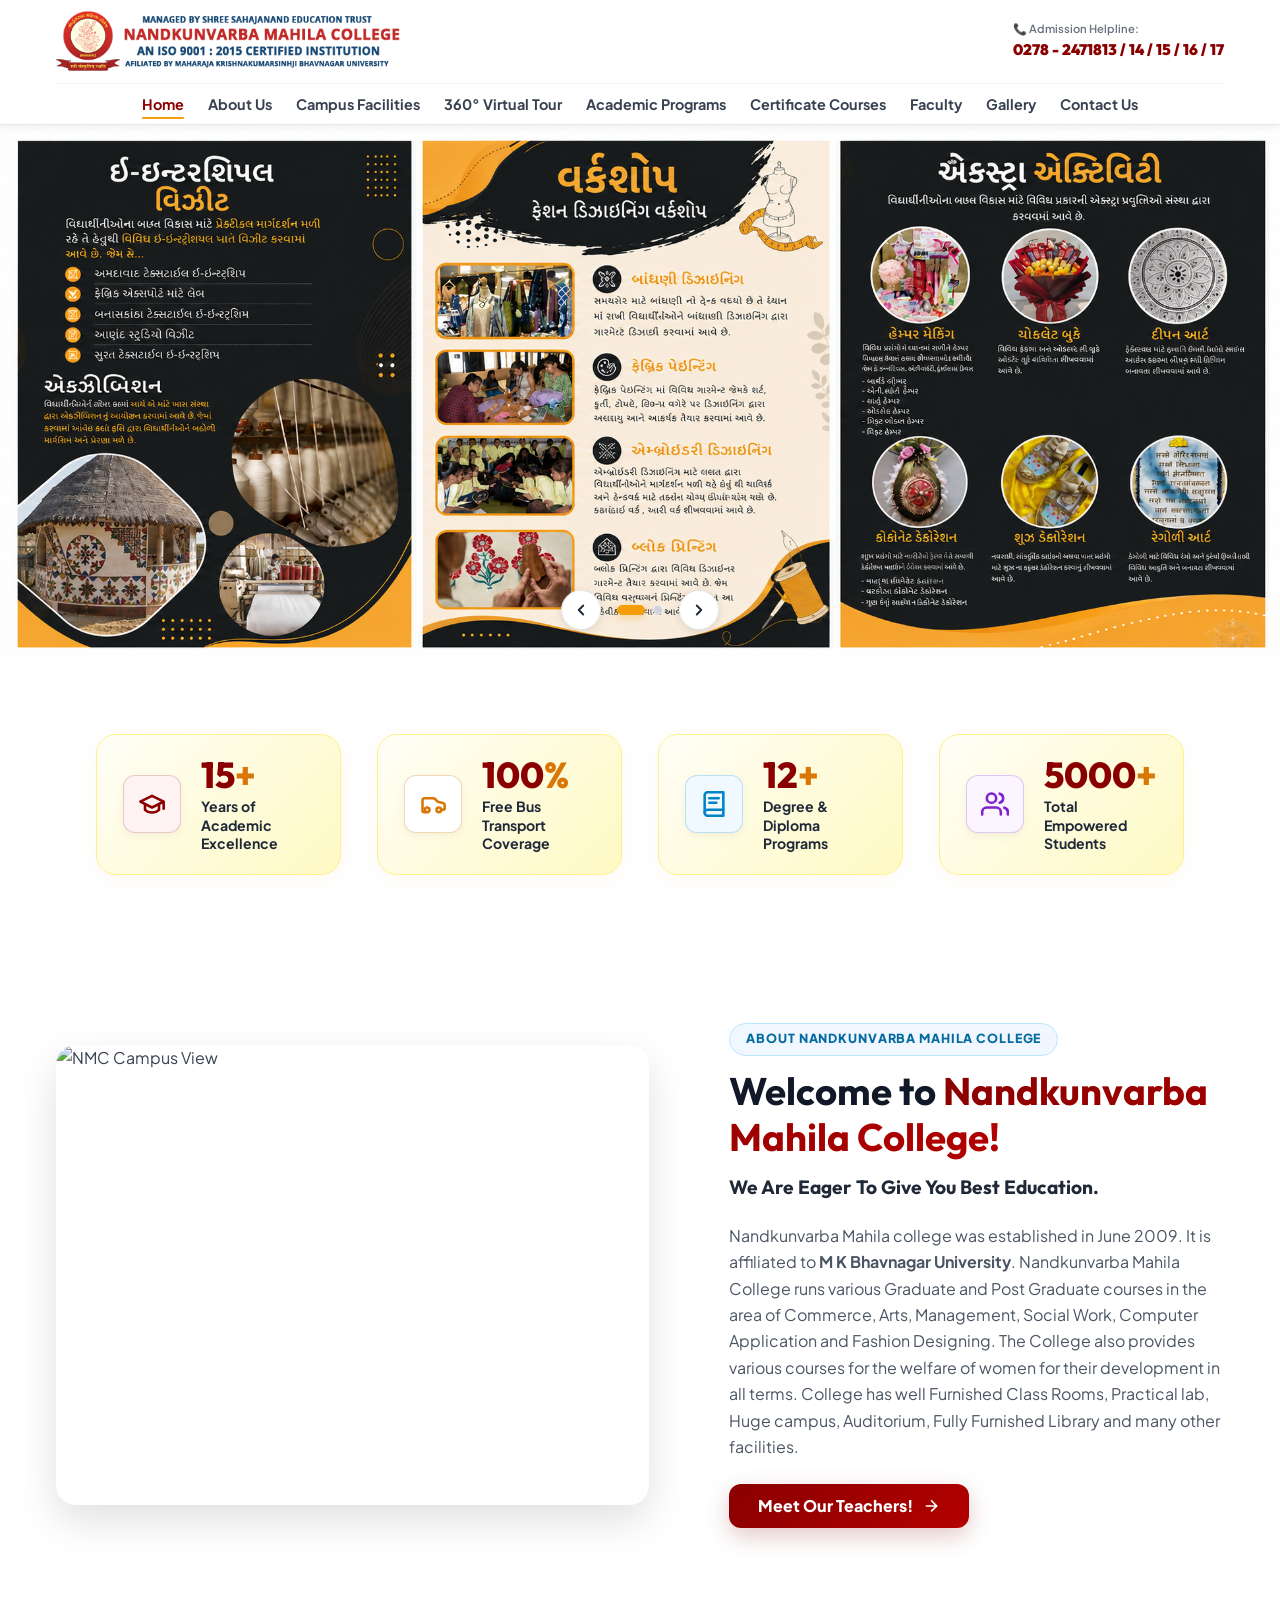
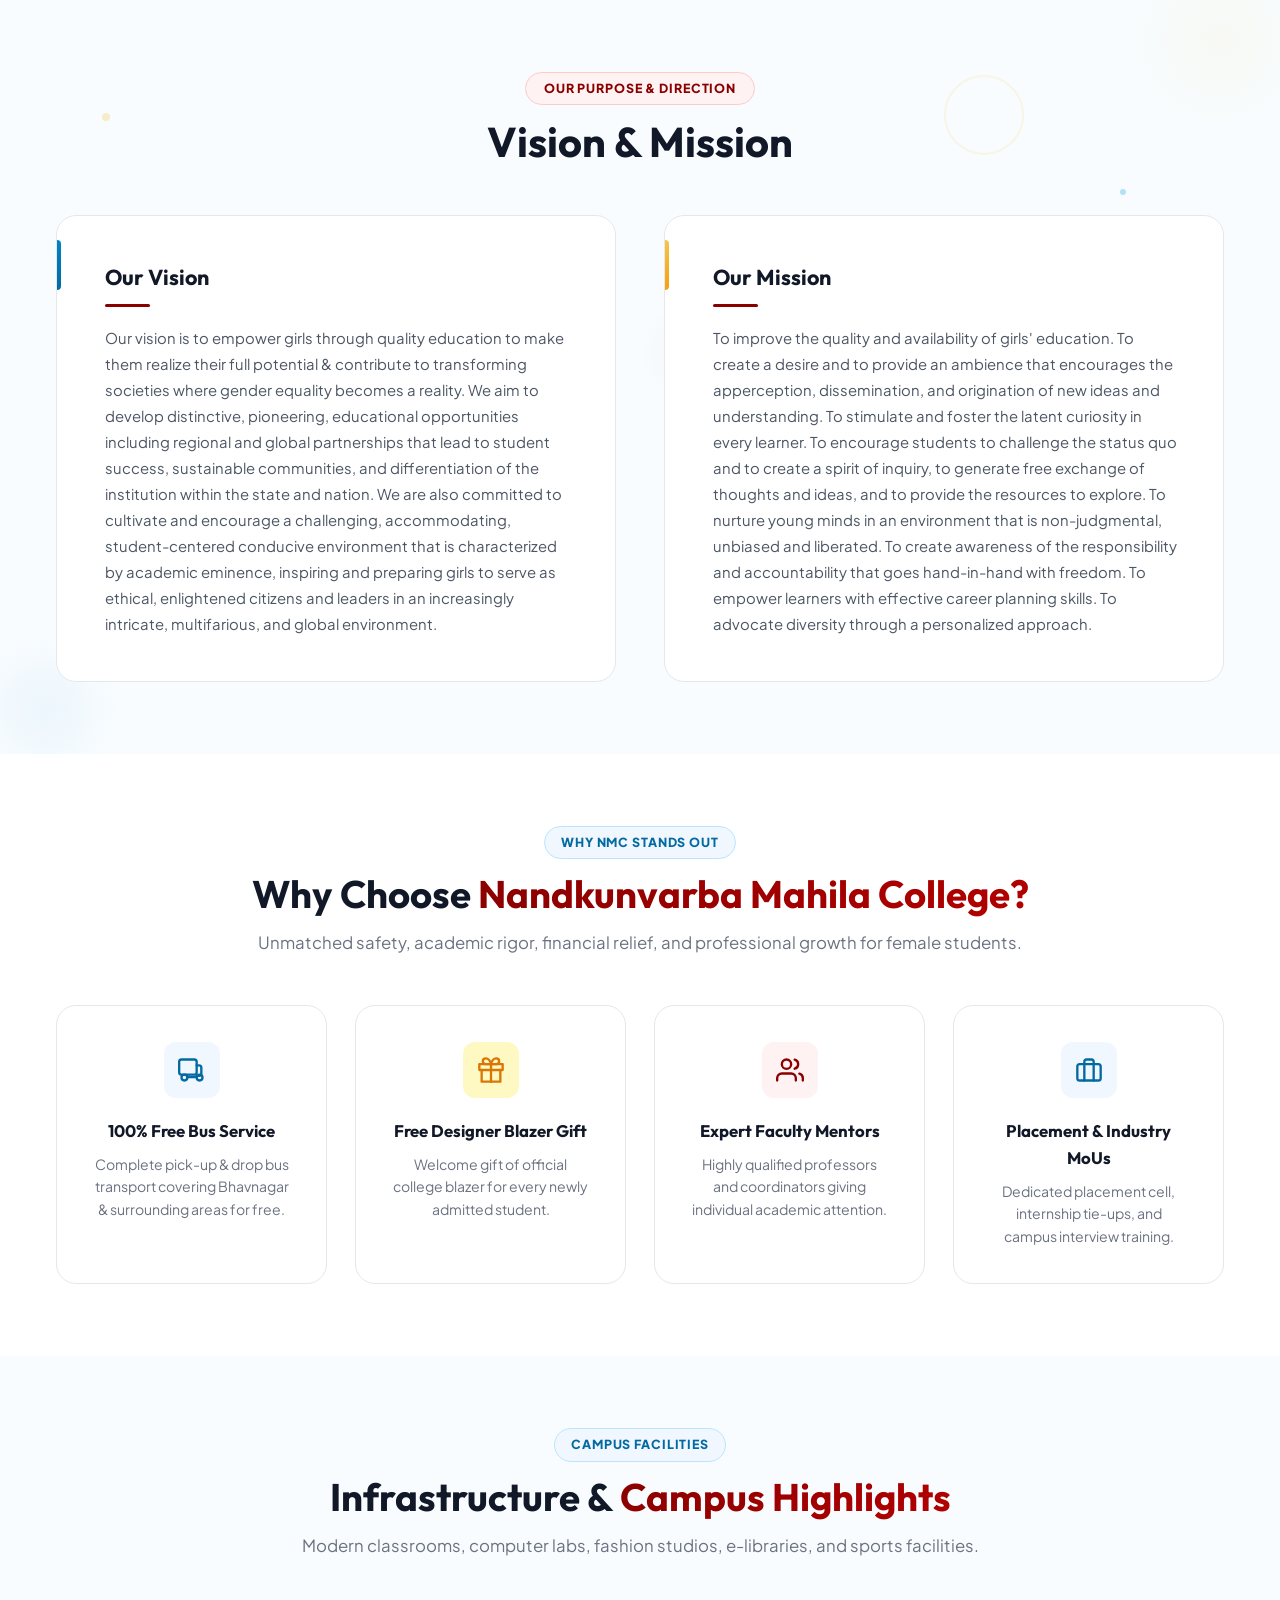
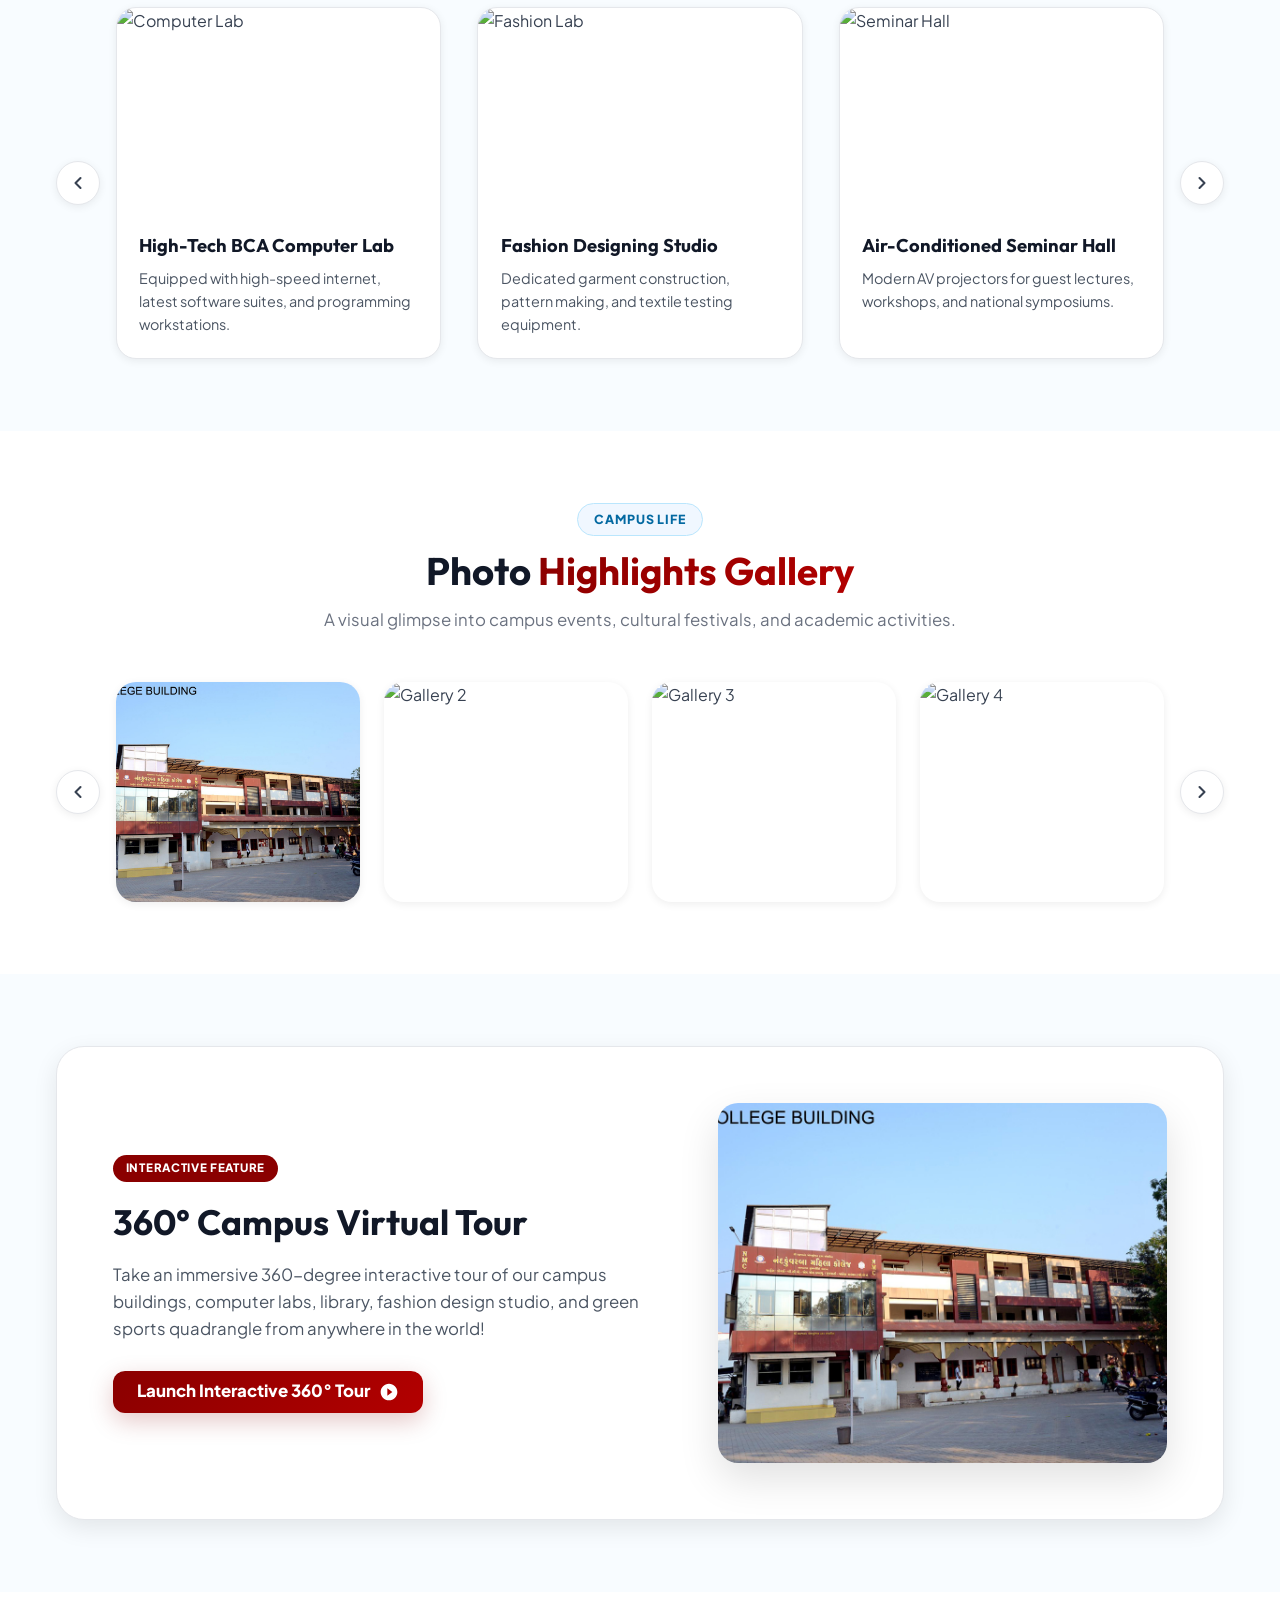
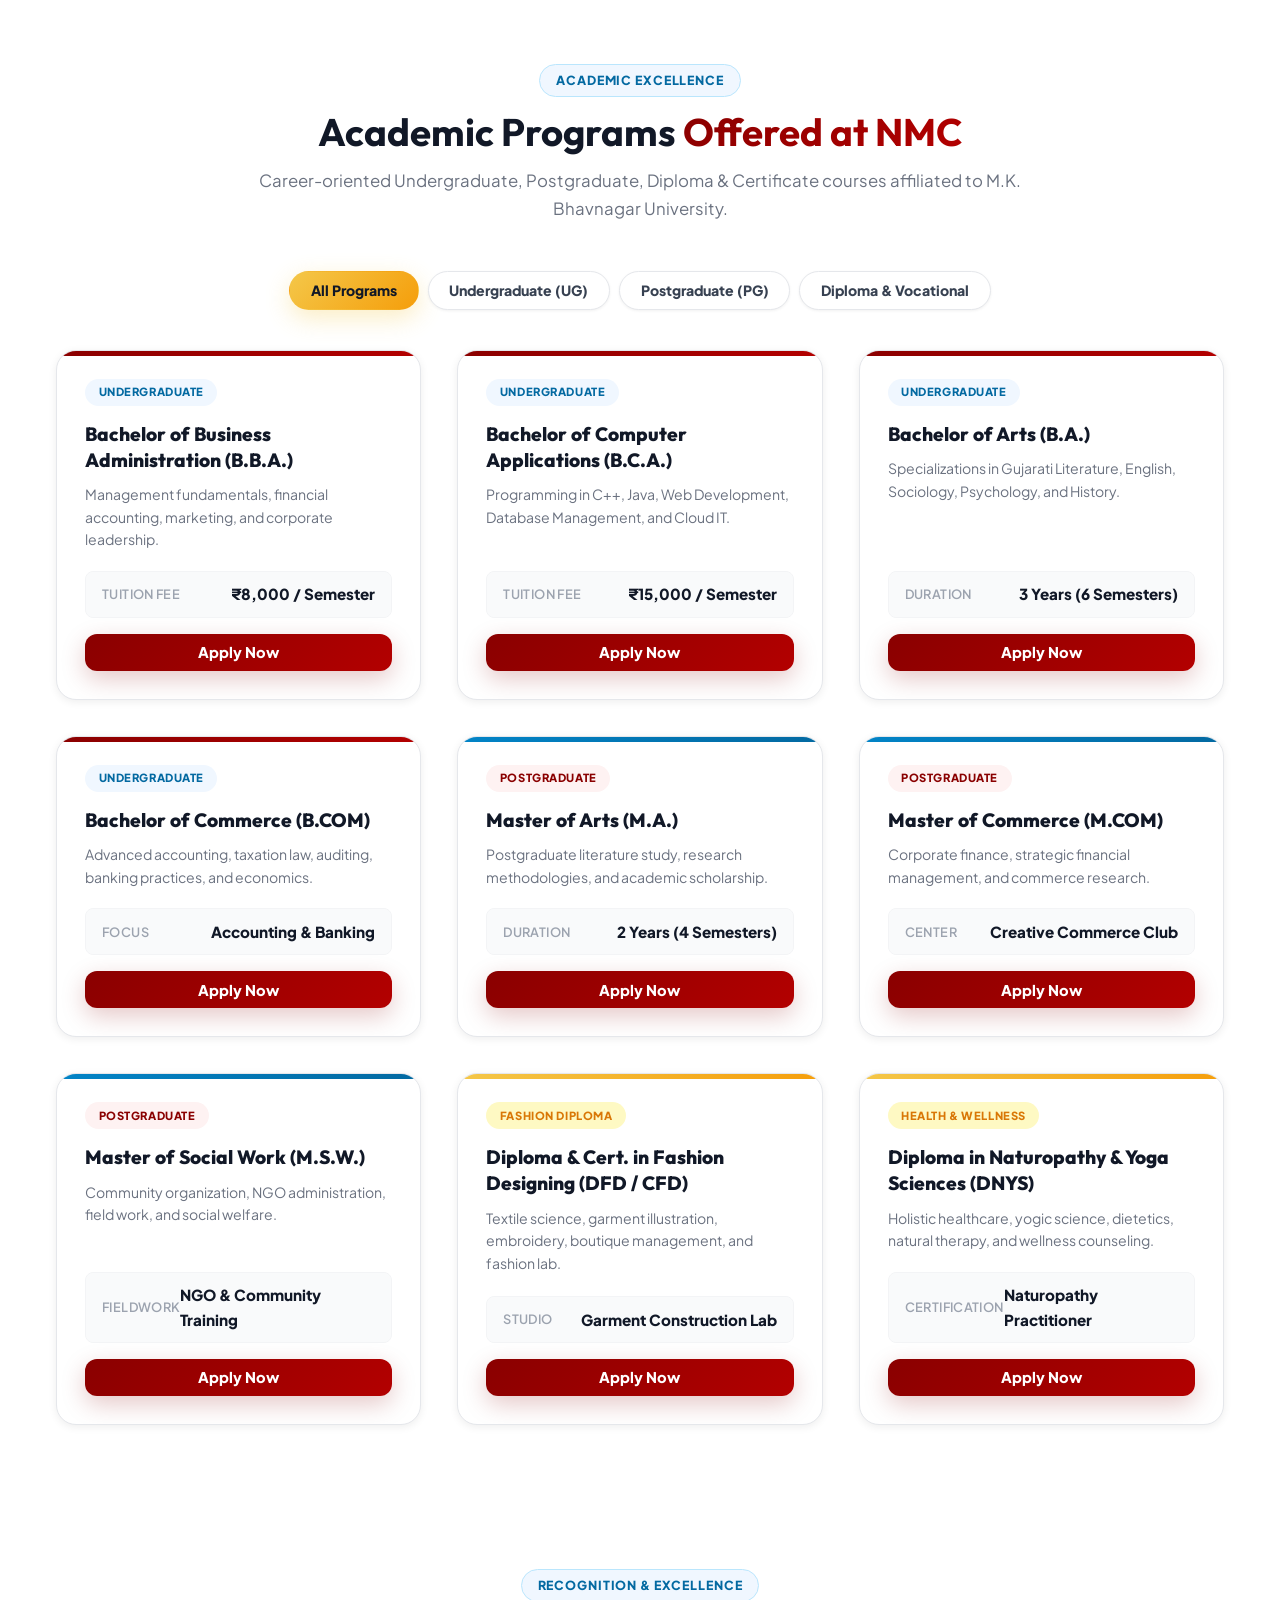
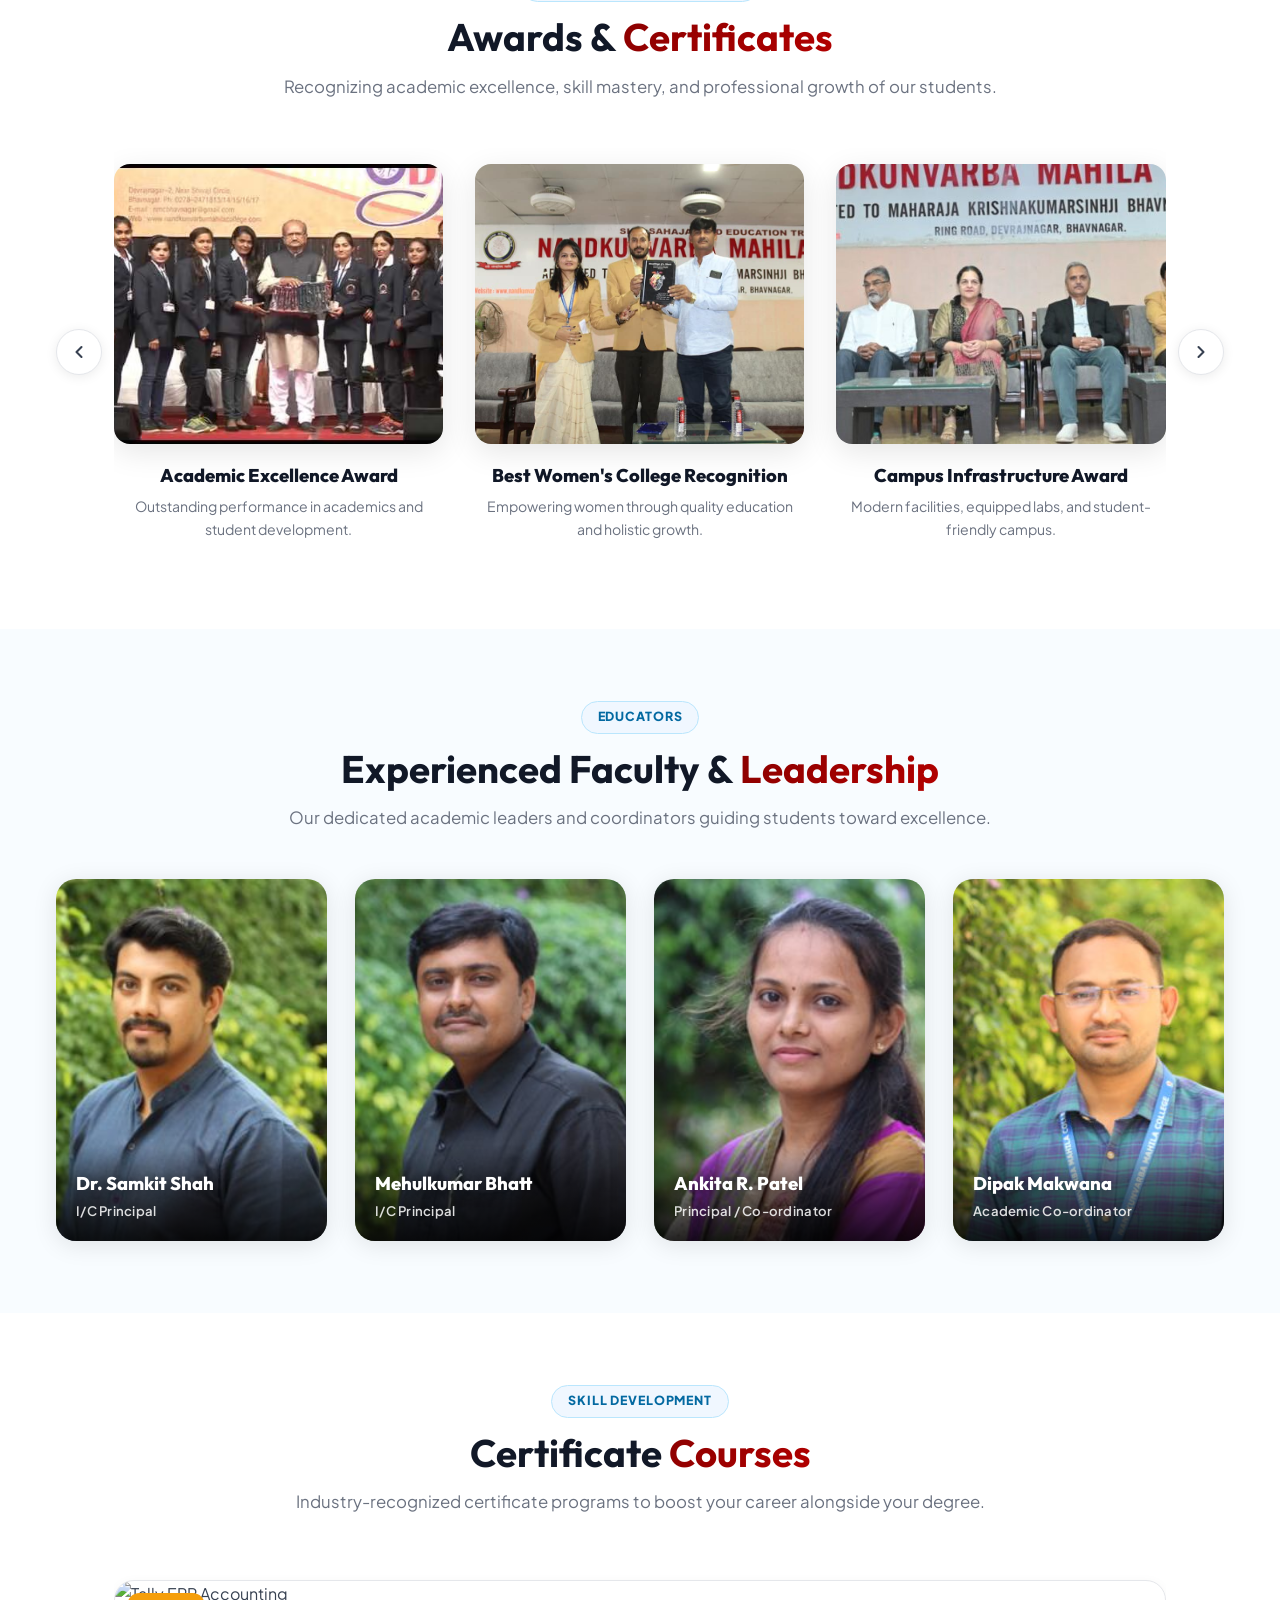
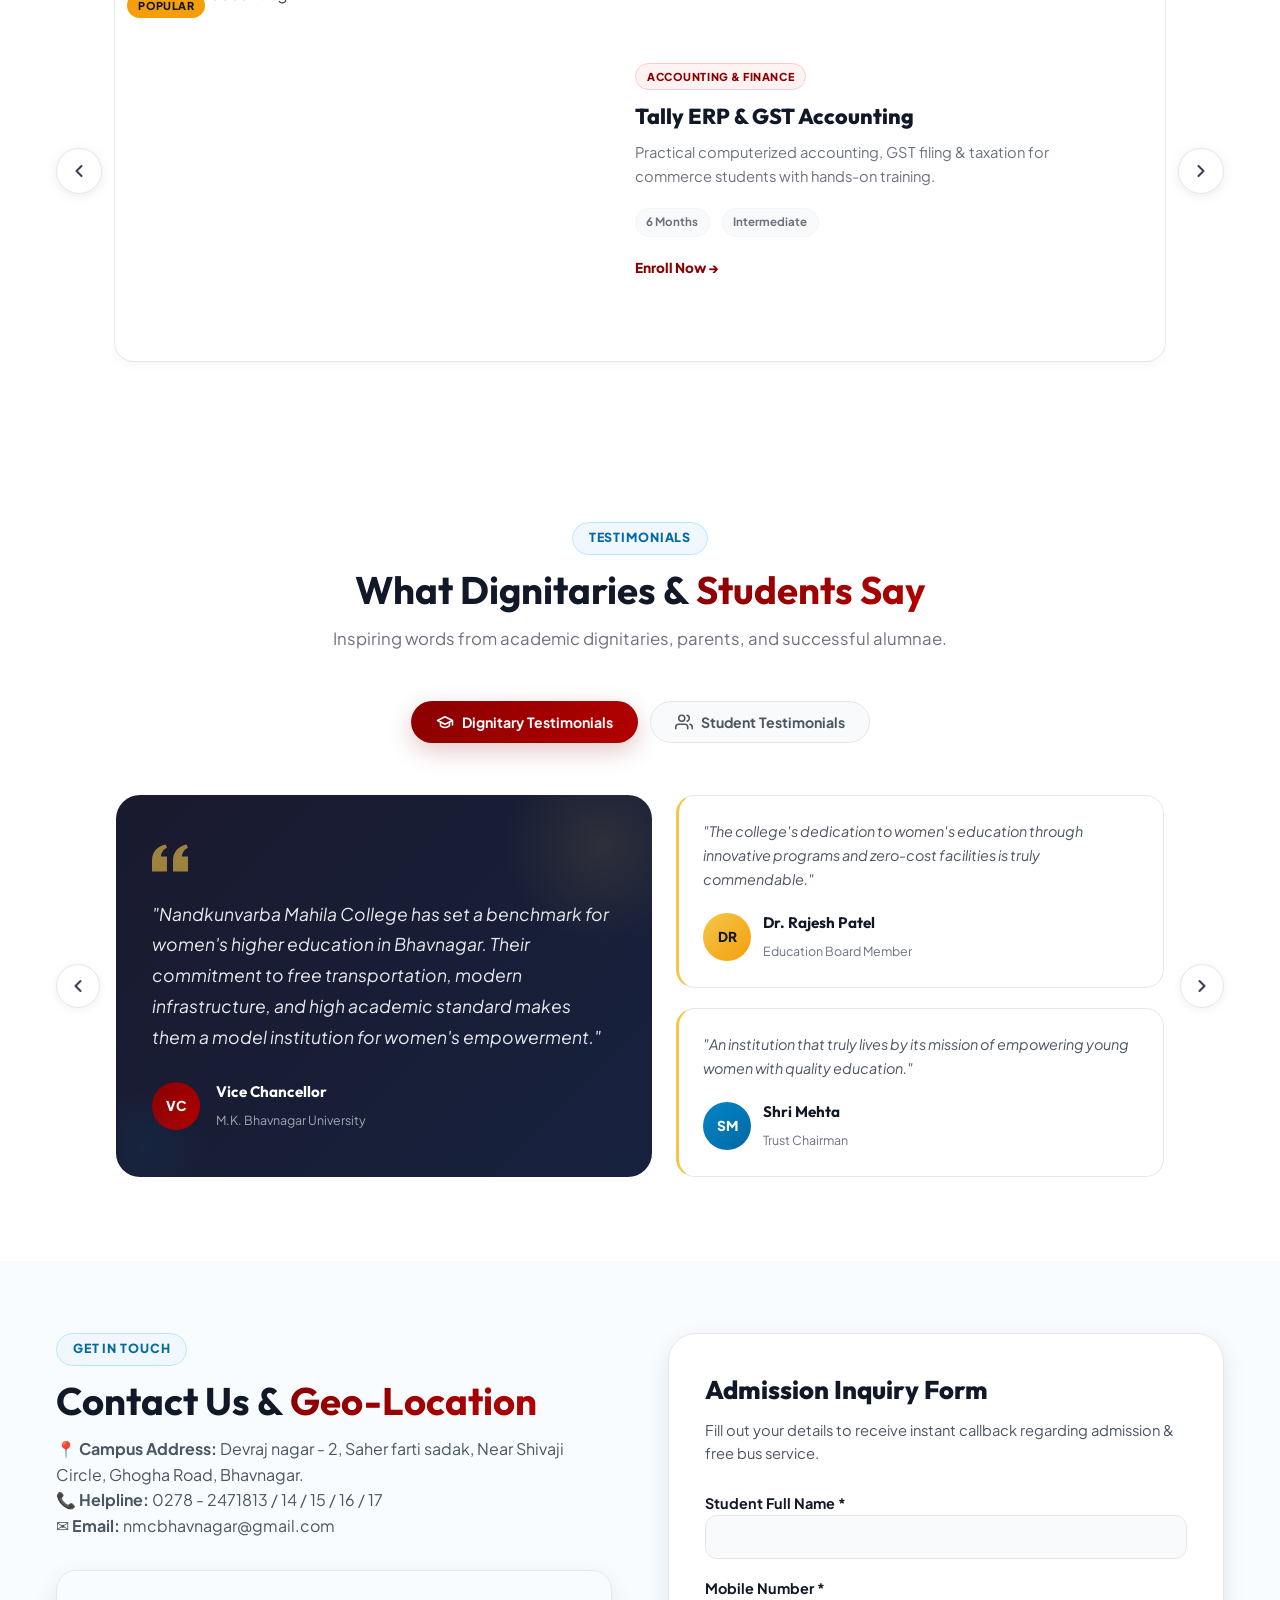
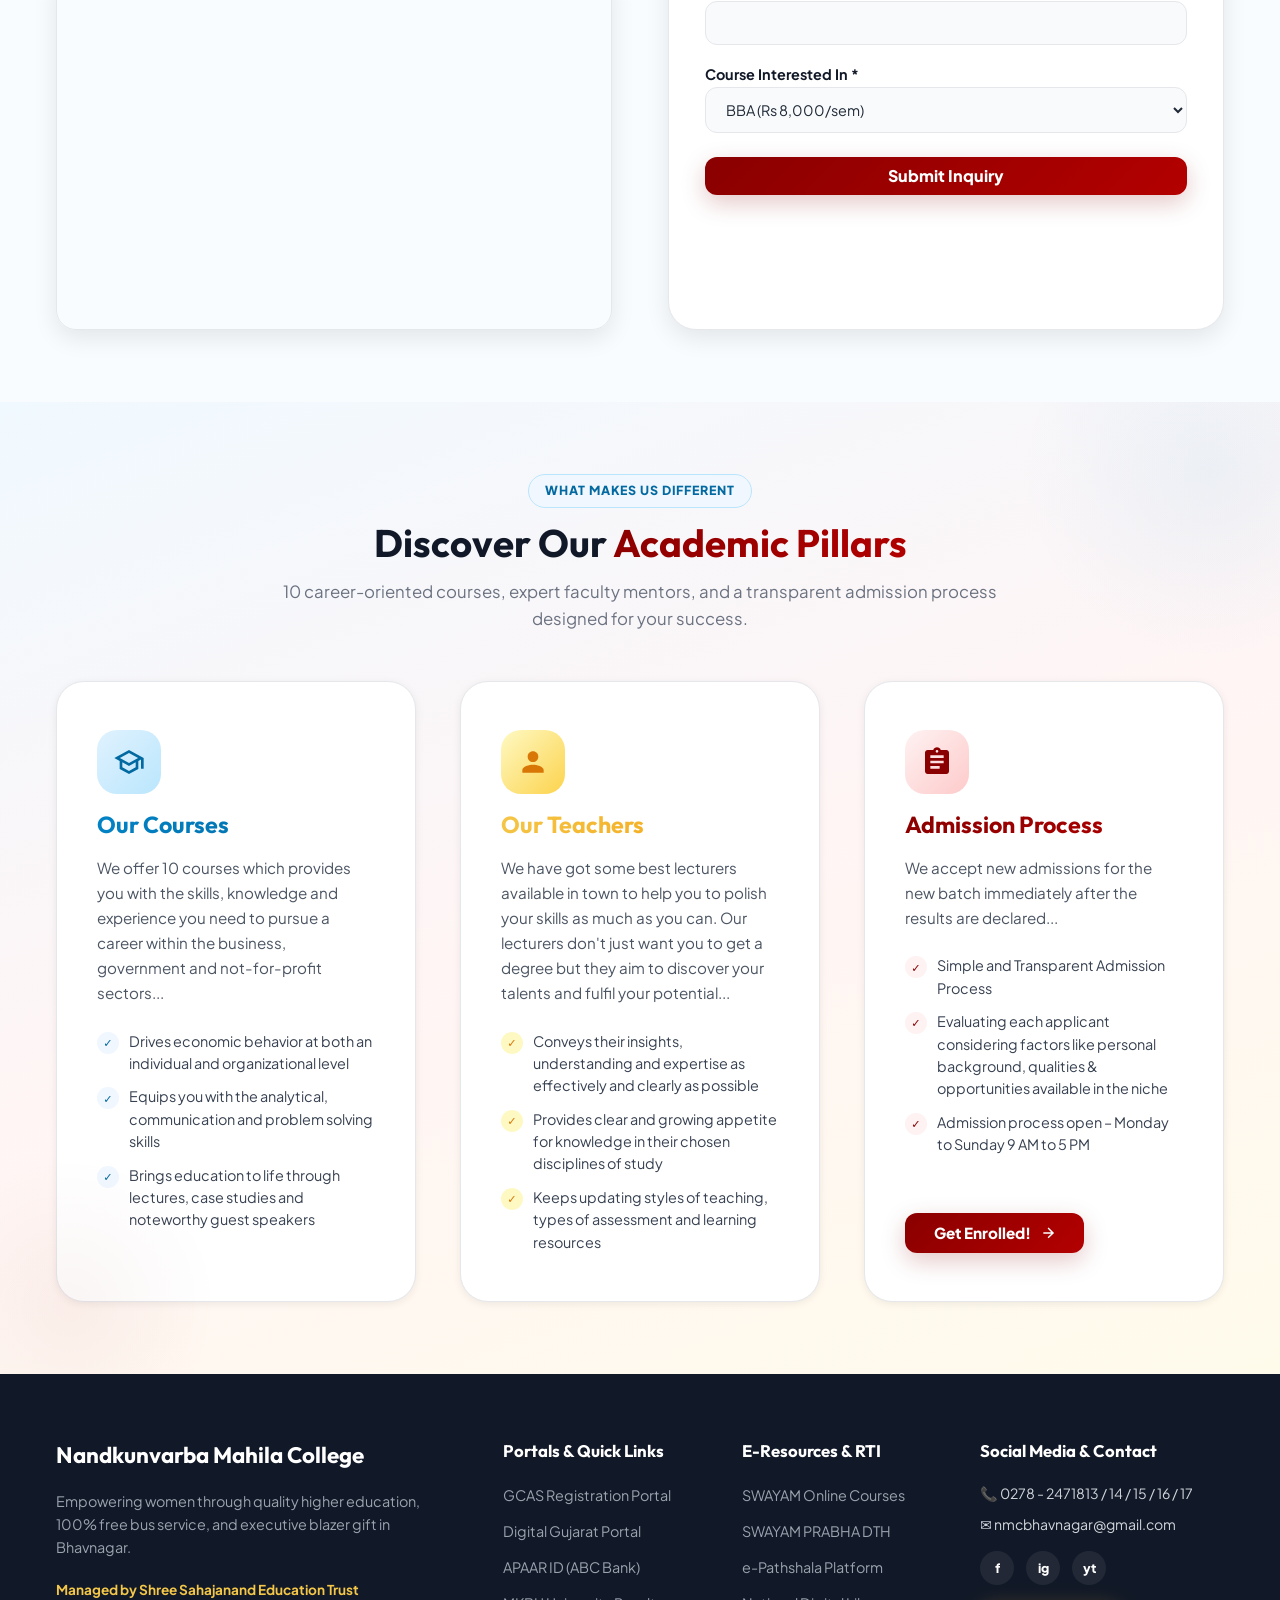
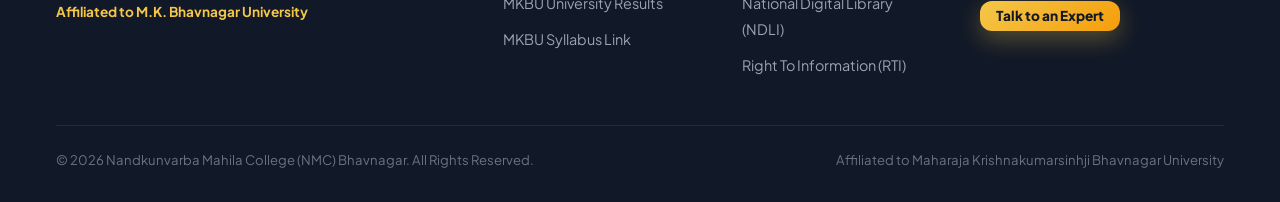
==== commit f3cc72af: "add 2" ====
--- a/index.html
+++ b/index.html
@@ -219,6 +219,19 @@
   <!-- 5B. OUR VISION & OUR MISSION - CREATIVE DARK SECTION -->
   <section class="section-padding vision-mission-section">
     <div class="container">
+      <!-- Decorative Background Elements -->
+      <div class="vm-bg-elements">
+        <div class="vm-float-circle vm-circle-1"></div>
+        <div class="vm-float-circle vm-circle-2"></div>
+        <div class="vm-float-circle vm-circle-3"></div>
+        <div class="vm-float-dot vm-dot-1"></div>
+        <div class="vm-float-dot vm-dot-2"></div>
+        <div class="vm-float-dot vm-dot-3"></div>
+        <div class="vm-float-dot vm-dot-4"></div>
+        <div class="vm-float-ring vm-ring-1"></div>
+        <div class="vm-float-ring vm-ring-2"></div>
+      </div>
+
       <div class="vm-section-header">
         <span class="vm-section-badge">Our Purpose & Direction</span>
         <h2 class="vm-section-title">Vision & Mission</h2>
@@ -227,8 +240,9 @@
       <div class="vm-duo-grid">
 
         <!-- OUR VISION -->
-        <div class="vm-duo-card">
+        <div class="vm-duo-card vm-card-animate">
           <div class="vm-duo-accent vm-accent-sky"></div>
+          <div class="vm-card-glow vm-glow-sky"></div>
           <h3 class="vm-duo-heading">Our Vision</h3>
           <div class="vm-duo-divider"></div>
           <p class="vm-duo-text">
@@ -243,10 +257,11 @@
         </div>
 
         <!-- OUR MISSION -->
-        <div class="vm-duo-card">
+        <div class="vm-duo-card vm-card-animate">
           <div class="vm-duo-accent vm-accent-gold"></div>
+          <div class="vm-card-glow vm-glow-gold"></div>
           <h3 class="vm-duo-heading">Our Mission</h3>
-          <div class="vm-duo-divider"></div>
+          <div class="vm-duo-divider vm-divider-gold"></div>
           <p class="vm-duo-text">
             To improve the quality and availability of girls' education. To create a desire and to provide an ambience
             that encourages the apperception, dissemination, and origination of new ideas and understanding. To
@@ -726,115 +741,123 @@
         <p class="section-description">Industry-recognized certificate programs to boost your career alongside your degree.</p>
       </div>
 
-      <div class="cert-courses-grid">
-        <!-- Course 1 -->
-        <div class="cert-course-card">
-          <div class="cert-course-number">01</div>
-          <div class="cert-course-icon cert-icon-red">
-            <svg width="26" height="26" viewBox="0 0 24 24" fill="none" stroke="currentColor" stroke-width="2" stroke-linecap="round" stroke-linejoin="round">
-              <path d="M12 20h9"/>
-              <path d="M16.5 3.5a2.12 2.12 0 0 1 3 3L7 19l-4 1 1-4L16.5 3.5z"/>
-            </svg>
-          </div>
-          <h4 class="cert-course-title">Tally ERP &amp; GST Accounting</h4>
-          <p class="cert-course-desc">Practical computerized accounting, GST filing &amp; taxation for commerce students.</p>
-          <div class="cert-course-meta">
-            <span class="cert-duration">6 Months</span>
-            <span class="cert-level">Intermediate</span>
-          </div>
-        </div>
-
-        <!-- Course 2 -->
-        <div class="cert-course-card">
-          <div class="cert-course-number">02</div>
-          <div class="cert-course-icon cert-icon-sky">
-            <svg width="26" height="26" viewBox="0 0 24 24" fill="none" stroke="currentColor" stroke-width="2" stroke-linecap="round" stroke-linejoin="round">
-              <rect x="3" y="3" width="18" height="18" rx="2" ry="2"/>
-              <circle cx="8.5" cy="8.5" r="1.5"/>
-              <polyline points="21 15 16 10 5 21"/>
-            </svg>
-          </div>
-          <h4 class="cert-course-title">Graphic Design &amp; Photoshop</h4>
-          <p class="cert-course-desc">UI design, photo editing, digital media &amp; creative visual communication.</p>
-          <div class="cert-course-meta">
-            <span class="cert-duration">4 Months</span>
-            <span class="cert-level">Beginner</span>
-          </div>
-        </div>
-
-        <!-- Course 3 -->
-        <div class="cert-course-card">
-          <div class="cert-course-number">03</div>
-          <div class="cert-course-icon cert-icon-gold">
-            <svg width="26" height="26" viewBox="0 0 24 24" fill="none" stroke="currentColor" stroke-width="2" stroke-linecap="round" stroke-linejoin="round">
-              <path d="M21 15a2 2 0 0 1-2 2H7l-4 4V5a2 2 0 0 1 2-2h14a2 2 0 0 1 2 2z"/>
-            </svg>
-          </div>
-          <h4 class="cert-course-title">English Communication &amp; Soft Skills</h4>
-          <p class="cert-course-desc">Public speaking, personality development &amp; corporate interview preparation.</p>
-          <div class="cert-course-meta">
-            <span class="cert-duration">3 Months</span>
-            <span class="cert-level">All Levels</span>
-          </div>
-        </div>
-
-        <!-- Course 4 -->
-        <div class="cert-course-card">
-          <div class="cert-course-number">04</div>
-          <div class="cert-course-icon cert-icon-emerald">
-            <svg width="26" height="26" viewBox="0 0 24 24" fill="none" stroke="currentColor" stroke-width="2" stroke-linecap="round" stroke-linejoin="round">
-              <path d="M2 3h6a4 4 0 0 1 4 4v14a3 3 0 0 0-3-3H2z"/>
-              <path d="M22 3h-6a4 4 0 0 0-4 4v14a3 3 0 0 1 3-3h7z"/>
-            </svg>
-          </div>
-          <h4 class="cert-course-title">Environmental &amp; Mental Health</h4>
-          <p class="cert-course-desc">Pollution awareness, sustainability science &amp; mental wellbeing certification.</p>
-          <div class="cert-course-meta">
-            <span class="cert-duration">3 Months</span>
-            <span class="cert-level">Beginner</span>
-          </div>
-        </div>
-
-        <!-- Course 5 -->
-        <div class="cert-course-card">
-          <div class="cert-course-number">05</div>
-          <div class="cert-course-icon cert-icon-purple">
-            <svg width="26" height="26" viewBox="0 0 24 24" fill="none" stroke="currentColor" stroke-width="2" stroke-linecap="round" stroke-linejoin="round">
-              <polyline points="16 18 22 12 16 6"/>
-              <polyline points="8 6 2 12 8 18"/>
-              <line x1="12" y1="2" x2="12" y2="22"/>
-            </svg>
-          </div>
-          <h4 class="cert-course-title">Basic Computer &amp; MS Office</h4>
-          <p class="cert-course-desc">Word, Excel, PowerPoint &amp; internet skills for digital literacy.</p>
-          <div class="cert-course-meta">
-            <span class="cert-duration">2 Months</span>
-            <span class="cert-level">Beginner</span>
-          </div>
-        </div>
-
-        <!-- Course 6 -->
-        <div class="cert-course-card">
-          <div class="cert-course-number">06</div>
-          <div class="cert-course-icon cert-icon-rose">
-            <svg width="26" height="26" viewBox="0 0 24 24" fill="none" stroke="currentColor" stroke-width="2" stroke-linecap="round" stroke-linejoin="round">
-              <path d="M14.5 10c-.83 0-1.5-.67-1.5-1.5v-5c0-.83.67-1.5 1.5-1.5s1.5.67 1.5 1.5v5c0 .83-.67 1.5-1.5 1.5z"/>
-              <path d="M20.5 10H19V8.5c0-.83.67-1.5 1.5-1.5s1.5.67 1.5 1.5-.67 1.5-1.5 1.5z"/>
-              <path d="M9.5 14c.83 0 1.5.67 1.5 1.5v5c0 .83-.67 1.5-1.5 1.5S8 21.33 8 20.5v-5c0-.83.67-1.5 1.5-1.5z"/>
-              <path d="M3.5 14H5v1.5c0 .83-.67 1.5-1.5 1.5S2 16.33 2 15.5 2.67 14 3.5 14z"/>
-              <path d="M14 14.5c0-.83.67-1.5 1.5-1.5h5c.83 0 1.5.67 1.5 1.5s-.67 1.5-1.5 1.5h-5c-.83 0-1.5-.67-1.5-1.5z"/>
-              <path d="M15.5 19H14v1.5c0 .83.67 1.5 1.5 1.5s1.5-.67 1.5-1.5-.67-1.5-1.5-1.5z"/>
-              <path d="M10 9.5C10 10.33 9.33 11 8.5 11h-5C2.67 11 2 10.33 2 9.5S2.67 8 3.5 8h5c.83 0 1.5.67 1.5 1.5z"/>
-              <path d="M8.5 5H10V3.5C10 2.67 9.33 2 8.5 2S7 2.67 7 3.5 7.67 5 8.5 5z"/>
-            </svg>
-          </div>
-          <h4 class="cert-course-title">Digital Marketing Fundamentals</h4>
-          <p class="cert-course-desc">SEO, social media marketing, content strategy &amp; analytics basics.</p>
-          <div class="cert-course-meta">
-            <span class="cert-duration">4 Months</span>
-            <span class="cert-level">Beginner</span>
-          </div>
-        </div>
+      <div class="cert-slider-wrap">
+        <button class="cert-arrow cert-arrow-left" id="certPrev" aria-label="Previous Course">
+          <svg width="20" height="20" viewBox="0 0 24 24" fill="none" stroke="currentColor" stroke-width="2.5" stroke-linecap="round" stroke-linejoin="round">
+            <polyline points="15 18 9 12 15 6"/>
+          </svg>
+        </button>
+
+        <div class="cert-cards-track" id="certTrack">
+          <!-- Card 1 -->
+          <div class="cert-hcard">
+            <div class="cert-hcard-img">
+              <img src="https://images.unsplash.com/photo-1554224155-6726b3ff858f?w=400&h=300&fit=crop" alt="Tally ERP Accounting">
+              <span class="cert-hcard-badge">Popular</span>
+            </div>
+            <div class="cert-hcard-content">
+              <span class="cert-hcard-tag">Accounting &amp; Finance</span>
+              <h4 class="cert-hcard-title">Tally ERP &amp; GST Accounting</h4>
+              <p class="cert-hcard-desc">Practical computerized accounting, GST filing &amp; taxation for commerce students with hands-on training.</p>
+              <div class="cert-hcard-meta">
+                <span>6 Months</span>
+                <span>Intermediate</span>
+              </div>
+              <a href="#contact" class="cert-hcard-btn">Enroll Now →</a>
+            </div>
+          </div>
+
+          <!-- Card 2 -->
+          <div class="cert-hcard">
+            <div class="cert-hcard-img">
+              <img src="https://images.unsplash.com/photo-1626785774573-4b799315345d?w=400&h=300&fit=crop" alt="Graphic Design">
+            </div>
+            <div class="cert-hcard-content">
+              <span class="cert-hcard-tag cert-tag-sky">Design &amp; Creative</span>
+              <h4 class="cert-hcard-title">Graphic Design &amp; Photoshop</h4>
+              <p class="cert-hcard-desc">UI design, photo editing, digital media &amp; creative visual communication workshop.</p>
+              <div class="cert-hcard-meta">
+                <span>4 Months</span>
+                <span>Beginner</span>
+              </div>
+              <a href="#contact" class="cert-hcard-btn">Enroll Now →</a>
+            </div>
+          </div>
+
+          <!-- Card 3 -->
+          <div class="cert-hcard">
+            <div class="cert-hcard-img">
+              <img src="https://images.unsplash.com/photo-1475721027785-f74eccf877e2?w=400&h=300&fit=crop" alt="Communication Skills">
+            </div>
+            <div class="cert-hcard-content">
+              <span class="cert-hcard-tag cert-tag-gold">Professional Growth</span>
+              <h4 class="cert-hcard-title">English Communication &amp; Soft Skills</h4>
+              <p class="cert-hcard-desc">Public speaking, personality development &amp; corporate interview preparation.</p>
+              <div class="cert-hcard-meta">
+                <span>3 Months</span>
+                <span>All Levels</span>
+              </div>
+              <a href="#contact" class="cert-hcard-btn">Enroll Now →</a>
+            </div>
+          </div>
+
+          <!-- Card 4 -->
+          <div class="cert-hcard">
+            <div class="cert-hcard-img">
+              <img src="https://images.unsplash.com/photo-1532094349884-543bc11b234d?w=400&h=300&fit=crop" alt="Environmental Studies">
+            </div>
+            <div class="cert-hcard-content">
+              <span class="cert-hcard-tag cert-tag-emerald">Health &amp; Wellness</span>
+              <h4 class="cert-hcard-title">Environmental &amp; Mental Health</h4>
+              <p class="cert-hcard-desc">Pollution awareness, sustainability science &amp; mental wellbeing certification.</p>
+              <div class="cert-hcard-meta">
+                <span>3 Months</span>
+                <span>Beginner</span>
+              </div>
+              <a href="#contact" class="cert-hcard-btn">Enroll Now →</a>
+            </div>
+          </div>
+
+          <!-- Card 5 -->
+          <div class="cert-hcard">
+            <div class="cert-hcard-img">
+              <img src="https://images.unsplash.com/photo-1517694712202-14dd9538aa97?w=400&h=300&fit=crop" alt="Computer Skills">
+            </div>
+            <div class="cert-hcard-content">
+              <span class="cert-hcard-tag cert-tag-purple">IT &amp; Computing</span>
+              <h4 class="cert-hcard-title">Basic Computer &amp; MS Office</h4>
+              <p class="cert-hcard-desc">Word, Excel, PowerPoint &amp; internet skills for complete digital literacy.</p>
+              <div class="cert-hcard-meta">
+                <span>2 Months</span>
+                <span>Beginner</span>
+              </div>
+              <a href="#contact" class="cert-hcard-btn">Enroll Now →</a>
+            </div>
+          </div>
+
+          <!-- Card 6 -->
+          <div class="cert-hcard">
+            <div class="cert-hcard-img">
+              <img src="https://images.unsplash.com/photo-1460925895917-afdab827c52f?w=400&h=300&fit=crop" alt="Digital Marketing">
+            </div>
+            <div class="cert-hcard-content">
+              <span class="cert-hcard-tag cert-tag-rose">Marketing</span>
+              <h4 class="cert-hcard-title">Digital Marketing Fundamentals</h4>
+              <p class="cert-hcard-desc">SEO, social media marketing, content strategy &amp; analytics basics.</p>
+              <div class="cert-hcard-meta">
+                <span>4 Months</span>
+                <span>Beginner</span>
+              </div>
+              <a href="#contact" class="cert-hcard-btn">Enroll Now →</a>
+            </div>
+          </div>
+        </div>
+
+        <button class="cert-arrow cert-arrow-right" id="certNext" aria-label="Next Course">
+          <svg width="20" height="20" viewBox="0 0 24 24" fill="none" stroke="currentColor" stroke-width="2.5" stroke-linecap="round" stroke-linejoin="round">
+            <polyline points="9 18 15 12 9 6"/>
+          </svg>
+        </button>
       </div>
     </div>
   </section>
@@ -848,47 +871,249 @@
         <p class="section-description">Inspiring words from academic dignitaries, parents, and successful alumnae.</p>
       </div>
 
-      <div class="testimonial-grid">
-        <div class="testimonial-card">
-          <p class="test-quote">
-            "Nandkunvarba Mahila College has set a benchmark for women's higher education in Bhavnagar with its free
-            transportation and high academic standard."
-          </p>
-          <div class="test-user">
-            <div class="test-avatar">VC</div>
-            <div>
-              <h4 class="test-name">University
-                Dignitary</h4>
-              <span class="test-desc">M.K. Bhavnagar University</span>
-            </div>
-          </div>
-        </div>
-
-        <div class="testimonial-card">
-          <p class="test-quote">
-            "The free bus pick-up service gave my parents complete peace of mind, and the BCA faculty supported me to
-            launch my IT software career."
-          </p>
-          <div class="test-user">
-            <div class="test-avatar">PG</div>
-            <div>
-              <h4 class="test-name">Priyaba Gohil</h4>
-              <span class="test-desc">BCA Alumna (Batch 2024)</span>
-            </div>
-          </div>
-        </div>
-
-        <div class="testimonial-card">
-          <p class="test-quote">
-            "The free blazer gift made us feel like executive professionals right from day one! Proud to be an NMCian."
-          </p>
-          <div class="test-user">
-            <div class="test-avatar">KR</div>
-            <div>
-              <h4 class="test-name">Kavita Rathod</h4>
-              <span class="test-desc">BBA Student</span>
-            </div>
-          </div>
+      <!-- Tab Switcher -->
+      <div class="testi-tabs">
+        <button class="testi-tab active" data-target="dignitary">
+          <svg width="18" height="18" viewBox="0 0 24 24" fill="none" stroke="currentColor" stroke-width="2" stroke-linecap="round" stroke-linejoin="round">
+            <path d="M22 10v6M2 10l10-5 10 5-10 5z"/>
+            <path d="M6 12v5c3 3 9 3 12 0v-5"/>
+          </svg>
+          Dignitary Testimonials
+        </button>
+        <button class="testi-tab" data-target="students">
+          <svg width="18" height="18" viewBox="0 0 24 24" fill="none" stroke="currentColor" stroke-width="2" stroke-linecap="round" stroke-linejoin="round">
+            <path d="M17 21v-2a4 4 0 0 0-4-4H5a4 4 0 0 0-4 4v2"/>
+            <circle cx="9" cy="7" r="4"/>
+            <path d="M23 21v-2a4 4 0 0 0-3-3.87"/>
+            <path d="M16 3.13a4 4 0 0 1 0 7.75"/>
+          </svg>
+          Student Testimonials
+        </button>
+      </div>
+
+      <!-- Dignitary Testimonials -->
+      <div class="testi-panel active" id="dignitary">
+        <div class="testi-scroll-wrap">
+          <button class="testi-arrow testi-arrow-left" data-dir="left" data-track="dignitaryTrack" aria-label="Previous">
+            <svg width="20" height="20" viewBox="0 0 24 24" fill="none" stroke="currentColor" stroke-width="2.5" stroke-linecap="round" stroke-linejoin="round">
+              <polyline points="15 18 9 12 15 6"/>
+            </svg>
+          </button>
+
+          <div class="testi-scroll-track" id="dignitaryTrack">
+            <div class="testi-featured-row">
+              <!-- Large Featured Quote -->
+              <div class="testi-featured">
+                <div class="testi-quote-icon">
+                  <svg width="32" height="32" viewBox="0 0 24 24" fill="currentColor" opacity="0.15">
+                    <path d="M14.017 21v-7.391c0-5.704 3.731-9.57 8.983-10.609l.995 2.151c-2.432.917-3.995 3.638-3.995 5.849h4v10h-9.983zm-14.017 0v-7.391c0-5.704 3.748-9.57 9-10.609l.996 2.151c-2.433.917-3.996 3.638-3.996 5.849h3.983v10h-9.983z"/>
+                  </svg>
+                </div>
+                <p class="testi-featured-quote">"Nandkunvarba Mahila College has set a benchmark for women's higher education in Bhavnagar. Their commitment to free transportation, modern infrastructure, and high academic standard makes them a model institution for women's empowerment."</p>
+                <div class="testi-featured-author">
+                  <div class="testi-author-avatar testi-avatar-red">VC</div>
+                  <div>
+                    <h4 class="testi-author-name">Vice Chancellor</h4>
+                    <span class="testi-author-role">M.K. Bhavnagar University</span>
+                  </div>
+                </div>
+              </div>
+
+              <!-- Side Quotes -->
+              <div class="testi-side-stack">
+                <div class="testi-side-card">
+                  <p class="testi-side-quote">"The college's dedication to women's education through innovative programs and zero-cost facilities is truly commendable."</p>
+                  <div class="testi-side-author">
+                    <div class="testi-author-avatar testi-avatar-gold">DR</div>
+                    <div>
+                      <h4 class="testi-author-name">Dr. Rajesh Patel</h4>
+                      <span class="testi-author-role">Education Board Member</span>
+                    </div>
+                  </div>
+                </div>
+
+                <div class="testi-side-card">
+                  <p class="testi-side-quote">"An institution that truly lives by its mission of empowering young women with quality education."</p>
+                  <div class="testi-side-author">
+                    <div class="testi-author-avatar testi-avatar-sky">SM</div>
+                    <div>
+                      <h4 class="testi-author-name">Shri Mehta</h4>
+                      <span class="testi-author-role">Trust Chairman</span>
+                    </div>
+                  </div>
+                </div>
+              </div>
+            </div>
+
+            <!-- Second Set -->
+            <div class="testi-featured-row">
+              <div class="testi-featured">
+                <div class="testi-quote-icon">
+                  <svg width="32" height="32" viewBox="0 0 24 24" fill="currentColor" opacity="0.15">
+                    <path d="M14.017 21v-7.391c0-5.704 3.731-9.57 8.983-10.609l.995 2.151c-2.432.917-3.995 3.638-3.995 5.849h4v10h-9.983zm-14.017 0v-7.391c0-5.704 3.748-9.57 9-10.609l.996 2.151c-2.433.917-3.996 3.638-3.996 5.849h3.983v10h-9.983z"/>
+                  </svg>
+                </div>
+                <p class="testi-featured-quote">"NMC's approach to holistic women's education — combining academics with personality development and career skills — creates well-rounded graduates ready for the modern workforce."</p>
+                <div class="testi-featured-author">
+                  <div class="testi-author-avatar testi-avatar-gold">DM</div>
+                  <div>
+                    <h4 class="testi-author-name">District Magistrate</h4>
+                    <span class="testi-author-role">Bhavnagar District</span>
+                  </div>
+                </div>
+              </div>
+
+              <div class="testi-side-stack">
+                <div class="testi-side-card">
+                  <p class="testi-side-quote">"The trust's vision of providing free transport has removed a major barrier to women's education in rural areas."</p>
+                  <div class="testi-side-author">
+                    <div class="testi-author-avatar testi-avatar-sky">AK</div>
+                    <div>
+                      <h4 class="testi-author-name">Prof. Anil Kumar</h4>
+                      <span class="testi-author-role">Academic Advisor</span>
+                    </div>
+                  </div>
+                </div>
+
+                <div class="testi-side-card">
+                  <p class="testi-side-quote">"A proud example of how private institutions can serve public good through accessible quality education."</p>
+                  <div class="testi-side-author">
+                    <div class="testi-author-avatar testi-avatar-red">JP</div>
+                    <div>
+                      <h4 class="testi-author-name">Dr. Jayanti Patel</h4>
+                      <span class="testi-author-role">UGC Panel Member</span>
+                    </div>
+                  </div>
+                </div>
+              </div>
+            </div>
+          </div>
+
+          <button class="testi-arrow testi-arrow-right" data-dir="right" data-track="dignitaryTrack" aria-label="Next">
+            <svg width="20" height="20" viewBox="0 0 24 24" fill="none" stroke="currentColor" stroke-width="2.5" stroke-linecap="round" stroke-linejoin="round">
+              <polyline points="9 18 15 12 9 6"/>
+            </svg>
+          </button>
+        </div>
+      </div>
+
+      <!-- Student Testimonials -->
+      <div class="testi-panel" id="students">
+        <div class="testi-scroll-wrap">
+          <button class="testi-arrow testi-arrow-left" data-dir="left" data-track="studentsTrack" aria-label="Previous">
+            <svg width="20" height="20" viewBox="0 0 24 24" fill="none" stroke="currentColor" stroke-width="2.5" stroke-linecap="round" stroke-linejoin="round">
+              <polyline points="15 18 9 12 15 6"/>
+            </svg>
+          </button>
+
+          <div class="testi-scroll-track" id="studentsTrack">
+            <div class="testi-students-grid">
+              <div class="testi-student-card">
+                <div class="testi-student-rating">★★★★★</div>
+                <p class="testi-student-quote">"The free bus pick-up service gave my parents complete peace of mind, and the BCA faculty supported me to launch my IT software career."</p>
+                <div class="testi-student-author">
+                  <div class="testi-author-avatar testi-avatar-red">PG</div>
+                  <div>
+                    <h4 class="testi-author-name">Priyaba Gohil</h4>
+                    <span class="testi-author-role">BCA Alumna (Batch 2024)</span>
+                  </div>
+                </div>
+              </div>
+
+              <div class="testi-student-card">
+                <div class="testi-student-rating">★★★★★</div>
+                <p class="testi-student-quote">"The free blazer gift made us feel like executive professionals right from day one! Proud to be an NMCian."</p>
+                <div class="testi-student-author">
+                  <div class="testi-author-avatar testi-avatar-gold">KR</div>
+                  <div>
+                    <h4 class="testi-author-name">Kavita Rathod</h4>
+                    <span class="testi-author-role">BBA Student</span>
+                  </div>
+                </div>
+              </div>
+
+              <div class="testi-student-card">
+                <div class="testi-student-rating">★★★★★</div>
+                <p class="testi-student-quote">"MSW fieldwork training gave me real-world experience in community service. NMC shaped my career path completely."</p>
+                <div class="testi-student-author">
+                  <div class="testi-author-avatar testi-avatar-sky">NP</div>
+                  <div>
+                    <h4 class="testi-author-name">Neha Parmar</h4>
+                    <span class="testi-author-role">MSW Graduate (2023)</span>
+                  </div>
+                </div>
+              </div>
+
+              <div class="testi-student-card">
+                <div class="testi-student-rating">★★★★★</div>
+                <p class="testi-student-quote">"Fashion Designing course at NMC was incredible — the studio, faculty, and practical exposure prepared me for the industry."</p>
+                <div class="testi-student-author">
+                  <div class="testi-author-avatar testi-avatar-red">RJ</div>
+                  <div>
+                    <h4 class="testi-author-name">Riya Joshi</h4>
+                    <span class="testi-author-role">DFD Student</span>
+                  </div>
+                </div>
+              </div>
+            </div>
+
+            <!-- Second Set Students -->
+            <div class="testi-students-grid">
+              <div class="testi-student-card">
+                <div class="testi-student-rating">★★★★★</div>
+                <p class="testi-student-quote">"The computer lab facilities are excellent. I learned C++, Java, and Web Development with full practical exposure."</p>
+                <div class="testi-student-author">
+                  <div class="testi-author-avatar testi-avatar-sky">SP</div>
+                  <div>
+                    <h4 class="testi-author-name">Shreya Patel</h4>
+                    <span class="testi-author-role">BCA Student (2025)</span>
+                  </div>
+                </div>
+              </div>
+
+              <div class="testi-student-card">
+                <div class="testi-student-rating">★★★★★</div>
+                <p class="testi-student-quote">"Commerce faculty here is amazing. Tally and GST certificate course gave me a huge advantage in placement interviews."</p>
+                <div class="testi-student-author">
+                  <div class="testi-author-avatar testi-avatar-gold">DV</div>
+                  <div>
+                    <h4 class="testi-author-name">Divya Vaghela</h4>
+                    <span class="testi-author-role">B.Com Graduate (2024)</span>
+                  </div>
+                </div>
+              </div>
+
+              <div class="testi-student-card">
+                <div class="testi-student-rating">★★★★★</div>
+                <p class="testi-student-quote">"The seminars and guest lectures from industry professionals gave us real-world perspective. Best college in Bhavnagar!"</p>
+                <div class="testi-student-author">
+                  <div class="testi-author-avatar testi-avatar-red">MR</div>
+                  <div>
+                    <h4 class="testi-author-name">Mansi Rajput</h4>
+                    <span class="testi-author-role">BA Student</span>
+                  </div>
+                </div>
+              </div>
+
+              <div class="testi-student-card">
+                <div class="testi-student-rating">★★★★★</div>
+                <p class="testi-student-quote">"Yoga and naturopathy course changed my life perspective. The holistic approach to wellness education is unique."</p>
+                <div class="testi-student-author">
+                  <div class="testi-author-avatar testi-avatar-sky">AS</div>
+                  <div>
+                    <h4 class="testi-author-name">Anjali Shah</h4>
+                    <span class="testi-author-role">DNYS Student</span>
+                  </div>
+                </div>
+              </div>
+            </div>
+          </div>
+
+          <button class="testi-arrow testi-arrow-right" data-dir="right" data-track="studentsTrack" aria-label="Next">
+            <svg width="20" height="20" viewBox="0 0 24 24" fill="none" stroke="currentColor" stroke-width="2.5" stroke-linecap="round" stroke-linejoin="round">
+              <polyline points="9 18 15 12 9 6"/>
+            </svg>
+          </button>
         </div>
       </div>
     </div>
--- a/css/styles.css
+++ b/css/styles.css
@@ -21,8 +21,8 @@
   --sky-600: #0284c7;
   --sky-500: #0ea5e9;
   --sky-200: #bae6fd;
-  --sky-100: #e0f2fe;
-  --sky-50: #f0f9ff;
+  --sky-100: #f0f7ff;
+  --sky-50: #f8fcff;
   --grad-sky: linear-gradient(135deg, #0284c7 0%, #0369a1 100%);
   --gray-900: #111827;
   --gray-800: #1f2937;
@@ -45,11 +45,11 @@
   --gradient-red: linear-gradient(135deg, #8a0000 0%, #b30000 100%);
   --gradient-gold: linear-gradient(135deg, #f4c749 0%, #f59e0b 100%);
   --gradient-sky: linear-gradient(135deg, #0284c7 0%, #0369a1 100%);
-  --gradient-hero-bg: linear-gradient(140deg, #f0f9ff 0%, #e0f2fe 45%, #fef2f2 100%);
+  --gradient-hero-bg: linear-gradient(140deg, #f9fcff 0%, #f4f9ff 45%, #fffaf8 100%);
   --sky-primary: #0284c7;
   --sky-dark: #0369a1;
-  --sky-light: #e0f2fe;
-  --sky-tint: #f0f9ff;
+  --sky-light: #f0f7ff;
+  --sky-tint: #f8fcff;
   --sky-border: #bae6fd;
   --sky-hover: #0369a1;
   --gold-warm: #f4c749;
@@ -106,7 +106,7 @@
 
 body {
   font-family: var(--font-body);
-  background: var(--gray-50);
+  background: var(--white);
   color: var(--gray-700);
   line-height: 1.6;
   overflow-x: hidden;
@@ -215,9 +215,10 @@
 }
 
 .btn-crimson:hover {
-  background: var(--red-900);
+  background: var(--gold-500);
+  color: var(--gray-900);
   transform: translateY(-2px);
-  box-shadow: 0 12px 28px rgba(138, 0, 0, .38);
+  box-shadow: 0 12px 28px rgba(245, 158, 11, .35);
 }
 
 .btn-gold-warm {
@@ -399,7 +400,7 @@
   left: 0;
   width: 0;
   height: 2px;
-  background: var(--red-800);
+  background: var(--gold-500);
   border-radius: 2px;
   transition: var(--transition);
 }
@@ -514,11 +515,11 @@
 }
 
 .banner-nav-btn:hover {
-  background: var(--red-800);
-  border-color: var(--red-800);
-  color: var(--white);
+  background: var(--gold-500);
+  border-color: var(--gold-500);
+  color: var(--gray-900);
   transform: translateY(-1px);
-  box-shadow: 0 4px 14px rgba(138, 0, 0, 0.3);
+  box-shadow: 0 4px 14px rgba(245, 158, 11, 0.35);
 }
 
 .banner-dots {
@@ -540,9 +541,9 @@
 .banner-dot.active {
   width: 28px;
   border-radius: 10px;
-  background: var(--red-800);
-  border-color: var(--red-800);
-  box-shadow: 0 2px 8px rgba(138, 0, 0, 0.3);
+  background: var(--gold-500);
+  border-color: var(--gold-500);
+  box-shadow: 0 2px 8px rgba(245, 158, 11, 0.4);
 }
 
 /* STATS COUNTER - INDIVIDUAL LIGHT YELLOW CARD BOXES */
@@ -777,8 +778,8 @@
 
 .facility-card:hover {
   transform: translateY(-5px);
-  box-shadow: var(--shadow-md);
-  border-color: var(--sky-600);
+  box-shadow: var(--shadow-gold);
+  border-color: var(--gold-400);
 }
 
 .facility-img {
@@ -801,12 +802,12 @@
 
 /* 360 TOUR - LIGHT SKY BG */
 .tour-section {
-  background: var(--sky-100);
+  background: var(--sky-50);
 }
 
 .tour-card {
   background: var(--white);
-  border: 1px solid var(--sky-200);
+  border: 1px solid var(--gray-200);
   border-radius: var(--r-xl);
   padding: 2.5rem;
   display: grid;
@@ -866,16 +867,16 @@
   width: 68px;
   height: 68px;
   border-radius: 50%;
-  background: var(--red-800);
-  color: var(--white);
+  background: var(--gold-500);
+  color: var(--gray-900);
   display: flex;
   align-items: center;
   justify-content: center;
   font-size: 1.8rem;
-  box-shadow: var(--shadow-red);
+  box-shadow: var(--shadow-gold);
   cursor: pointer;
   transition: var(--transition);
-  border: 3px solid rgba(255, 255, 255, .3);
+  border: 3px solid rgba(255, 255, 255, .4);
 }
 
 .tour-play-btn:hover {
@@ -884,7 +885,7 @@
 
 /* PROGRAMS */
 .programs-section {
-  background: var(--gray-50);
+  background: var(--white);
 }
 
 .program-filter-bar {
@@ -909,10 +910,10 @@
 
 .prog-filter-btn:hover,
 .prog-filter-btn.active {
-  background: var(--grad-red);
-  color: var(--white);
+  background: var(--grad-gold);
+  color: var(--gray-900);
   border-color: transparent;
-  box-shadow: var(--shadow-red);
+  box-shadow: var(--shadow-gold);
 }
 
 .programs-grid {
@@ -1144,10 +1145,10 @@
 }
 
 .awards-arrow:hover {
-  background: var(--red-800);
-  color: var(--white);
-  border-color: var(--red-800);
-  box-shadow: 0 6px 20px rgba(138, 0, 0, 0.25);
+  background: var(--gold-500);
+  color: var(--gray-900);
+  border-color: var(--gold-500);
+  box-shadow: 0 6px 20px rgba(245, 158, 11, 0.3);
   transform: scale(1.05);
 }
 
@@ -1174,172 +1175,242 @@
   }
 }
 
-/* CERTIFICATE COURSES - CREATIVE CARDS */
+/* CERTIFICATE COURSES - HORIZONTAL CARD SLIDER */
 .cert-courses-section {
-  background: linear-gradient(180deg, #fafbfc 0%, #ffffff 100%);
+  background: var(--white);
   position: relative;
 }
 
-.cert-courses-grid {
-  display: grid;
-  grid-template-columns: repeat(3, 1fr);
+.cert-slider-wrap {
+  position: relative;
+  display: flex;
+  align-items: center;
+  gap: 0.75rem;
+}
+
+.cert-cards-track {
+  display: flex;
   gap: 1.5rem;
-}
-
-.cert-course-card {
-  position: relative;
+  overflow-x: auto;
+  scroll-behavior: smooth;
+  scroll-snap-type: x mandatory;
+  -ms-overflow-style: none;
+  scrollbar-width: none;
+  padding: 1rem 0;
+  flex: 1;
+}
+
+.cert-cards-track::-webkit-scrollbar {
+  display: none;
+}
+
+.cert-hcard {
+  min-width: 100%;
+  flex: 0 0 100%;
+  scroll-snap-align: start;
+  display: flex;
+  align-items: stretch;
   background: var(--white);
   border-radius: 1.25rem;
-  padding: 2rem 1.5rem 1.5rem;
-  border: 1px solid var(--gray-100);
+  overflow: hidden;
+  border: 1px solid var(--gray-200);
+  box-shadow: 0 2px 12px rgba(0, 0, 0, 0.04);
   transition: all 0.35s cubic-bezier(0.16, 1, 0.3, 1);
+}
+
+.cert-hcard:hover {
+  box-shadow: none;
+  border-color: var(--gray-200);
+  transform: none;
+}
+
+.cert-hcard-img {
+  width: 480px;
+  min-width: 480px;
+  min-height: 380px;
+  position: relative;
   overflow: hidden;
 }
 
-.cert-course-card::after {
-  content: '';
+.cert-hcard-img img {
+  width: 100%;
+  height: 100%;
+  object-fit: cover;
+  display: block;
+  transition: transform 0.4s ease;
+}
+
+.cert-hcard:hover .cert-hcard-img img {
+  transform: scale(1.05);
+}
+
+.cert-hcard-badge {
   position: absolute;
-  bottom: 0;
-  left: 0;
-  right: 0;
-  height: 3px;
-  background: var(--grad-red);
-  transform: scaleX(0);
-  transform-origin: left;
-  transition: transform 0.4s ease;
-}
-
-.cert-course-card:nth-child(2)::after { background: var(--grad-sky); }
-.cert-course-card:nth-child(3)::after { background: var(--grad-gold); }
-.cert-course-card:nth-child(4)::after { background: linear-gradient(135deg, #10b981 0%, #059669 100%); }
-.cert-course-card:nth-child(5)::after { background: linear-gradient(135deg, #8b5cf6 0%, #6d28d9 100%); }
-.cert-course-card:nth-child(6)::after { background: linear-gradient(135deg, #f43f5e 0%, #e11d48 100%); }
-
-.cert-course-card:hover::after {
-  transform: scaleX(1);
-}
-
-.cert-course-card:hover {
-  transform: translateY(-6px);
-  box-shadow: 0 16px 48px rgba(0, 0, 0, 0.09);
-  border-color: transparent;
-}
-
-.cert-course-number {
-  position: absolute;
-  top: 1.25rem;
-  right: 1.25rem;
-  font-family: var(--font-heading);
-  font-size: 2.5rem;
-  font-weight: 900;
-  color: var(--gray-100);
-  line-height: 1;
-  pointer-events: none;
-  transition: color 0.3s ease;
-}
-
-.cert-course-card:hover .cert-course-number {
-  color: var(--gray-200);
-}
-
-.cert-course-icon {
-  width: 52px;
-  height: 52px;
-  border-radius: 14px;
-  display: flex;
-  align-items: center;
-  justify-content: center;
-  margin-bottom: 1.25rem;
-  transition: transform 0.3s ease;
-}
-
-.cert-course-card:hover .cert-course-icon {
-  transform: scale(1.1) rotate(-3deg);
-}
-
-.cert-icon-red {
-  background: linear-gradient(135deg, #fef2f2 0%, #fecaca 100%);
-  color: var(--red-800);
-}
-
-.cert-icon-sky {
-  background: linear-gradient(135deg, #f0f9ff 0%, #bae6fd 100%);
-  color: var(--sky-700);
-}
-
-.cert-icon-gold {
-  background: linear-gradient(135deg, #fffbeb 0%, #fef08a 100%);
-  color: var(--gold-600);
-}
-
-.cert-icon-emerald {
-  background: linear-gradient(135deg, #ecfdf5 0%, #a7f3d0 100%);
-  color: #059669;
-}
-
-.cert-icon-purple {
-  background: linear-gradient(135deg, #f5f3ff 0%, #ddd6fe 100%);
-  color: #7c3aed;
-}
-
-.cert-icon-rose {
-  background: linear-gradient(135deg, #fff1f2 0%, #fecdd3 100%);
-  color: #e11d48;
-}
-
-.cert-course-title {
-  font-family: var(--font-heading);
-  font-size: 1.05rem;
+  top: 0.75rem;
+  left: 0.75rem;
+  background: var(--gold-500);
+  color: var(--gray-900);
+  font-size: 0.68rem;
   font-weight: 800;
-  color: var(--gray-900);
-  margin-bottom: 0.45rem;
-  line-height: 1.35;
-}
-
-.cert-course-desc {
-  font-size: 0.85rem;
-  color: var(--gray-500);
-  line-height: 1.55;
-  margin-bottom: 1.25rem;
-}
-
-.cert-course-meta {
-  display: flex;
-  align-items: center;
-  gap: 0.6rem;
-}
-
-.cert-duration,
-.cert-level {
-  font-size: 0.72rem;
-  font-weight: 700;
-  padding: 0.3rem 0.7rem;
+  padding: 0.25rem 0.7rem;
   border-radius: var(--r-full);
   text-transform: uppercase;
   letter-spacing: 0.04em;
 }
 
-.cert-duration {
-  background: var(--gray-50);
-  color: var(--gray-600);
-  border: 1px solid var(--gray-200);
-}
-
-.cert-level {
+.cert-hcard-content {
+  padding: 2.5rem;
+  display: flex;
+  flex-direction: column;
+  justify-content: center;
+  flex: 1;
+}
+
+.cert-hcard-tag {
+  display: inline-block;
+  font-size: 0.68rem;
+  font-weight: 800;
+  text-transform: uppercase;
+  letter-spacing: 0.05em;
+  padding: 0.25rem 0.7rem;
+  border-radius: var(--r-full);
+  width: fit-content;
+  margin-bottom: 0.75rem;
+  background: #fef2f2;
+  color: var(--red-800);
+  border: 1px solid #fecaca;
+}
+
+.cert-tag-sky {
+  background: #f0f9ff;
+  color: var(--sky-700);
+  border-color: #bae6fd;
+}
+
+.cert-tag-gold {
+  background: #fffbeb;
+  color: var(--gold-600);
+  border-color: #fef08a;
+}
+
+.cert-tag-emerald {
   background: #ecfdf5;
   color: #059669;
-  border: 1px solid #a7f3d0;
+  border-color: #a7f3d0;
+}
+
+.cert-tag-purple {
+  background: #f5f3ff;
+  color: #7c3aed;
+  border-color: #ddd6fe;
+}
+
+.cert-tag-rose {
+  background: #fff1f2;
+  color: #e11d48;
+  border-color: #fecdd3;
+}
+
+.cert-hcard-title {
+  font-family: var(--font-heading);
+  font-size: 1.35rem;
+  font-weight: 800;
+  color: var(--gray-900);
+  margin-bottom: 0.5rem;
+  line-height: 1.35;
+}
+
+.cert-hcard-desc {
+  font-size: 0.92rem;
+  color: var(--gray-500);
+  line-height: 1.65;
+  margin-bottom: 1.25rem;
+}
+
+.cert-hcard-meta {
+  display: flex;
+  align-items: center;
+  gap: 0.75rem;
+  margin-bottom: 1.25rem;
+}
+
+.cert-hcard-meta span {
+  font-size: 0.72rem;
+  font-weight: 700;
+  color: var(--gray-500);
+  background: var(--gray-50);
+  padding: 0.25rem 0.65rem;
+  border-radius: var(--r-full);
+  border: 1px solid var(--gray-100);
+}
+
+.cert-hcard-btn {
+  display: inline-flex;
+  align-items: center;
+  font-size: 0.85rem;
+  font-weight: 800;
+  color: var(--red-800);
+  transition: all 0.25s ease;
+}
+
+.cert-hcard-btn:hover {
+  color: var(--gold-600);
+  gap: 0.3rem;
+}
+
+/* Cert Arrows */
+.cert-arrow {
+  width: 46px;
+  height: 46px;
+  border-radius: 50%;
+  background: var(--white);
+  color: var(--gray-700);
+  border: 1px solid var(--gray-200);
+  display: flex;
+  align-items: center;
+  justify-content: center;
+  cursor: pointer;
+  transition: all 0.25s ease;
+  box-shadow: 0 2px 12px rgba(0, 0, 0, 0.08);
+  flex-shrink: 0;
+}
+
+.cert-arrow:hover {
+  background: var(--gold-500);
+  color: var(--gray-900);
+  border-color: var(--gold-500);
+  box-shadow: 0 6px 20px rgba(245, 158, 11, 0.3);
+  transform: scale(1.05);
 }
 
 @media(max-width: 900px) {
-  .cert-courses-grid {
-    grid-template-columns: repeat(2, 1fr);
-  }
-}
-
-@media(max-width: 550px) {
-  .cert-courses-grid {
-    grid-template-columns: 1fr;
+  .cert-hcard {
+    min-width: 100%;
+    flex: 0 0 100%;
+  }
+
+  .cert-hcard-img {
+    width: 250px;
+    min-width: 250px;
+  }
+}
+
+@media(max-width: 600px) {
+  .cert-hcard {
+    min-width: 90%;
+    flex: 0 0 90%;
+    flex-direction: column;
+  }
+
+  .cert-hcard-img {
+    width: 100%;
+    min-width: 100%;
+    height: 180px;
+  }
+
+  .cert-arrow {
+    width: 38px;
+    height: 38px;
   }
 }
 
@@ -1400,7 +1471,7 @@
 
 /* FACULTY SPOTLIGHT - Image Card with Bottom Overlay */
 .faculty-spotlight-section {
-  background: var(--gray-50);
+  background: var(--sky-50);
 }
 
 .faculty-img-grid {
@@ -1480,63 +1551,356 @@
   }
 }
 
-/* TESTIMONIALS */
+/* TESTIMONIALS - CREATIVE TABBED DESIGN */
 .testimonials-section {
-  background: var(--sky-50);
-}
-
-.testimonial-grid {
+  background: var(--white);
+}
+
+/* Tab Switcher */
+.testi-tabs {
+  display: flex;
+  justify-content: center;
+  gap: 0.75rem;
+  margin-bottom: 2.5rem;
+}
+
+.testi-tab {
+  display: inline-flex;
+  align-items: center;
+  gap: 0.5rem;
+  padding: 0.7rem 1.5rem;
+  border-radius: var(--r-full);
+  font-size: 0.88rem;
+  font-weight: 700;
+  color: var(--gray-600);
+  background: var(--gray-50);
+  border: 1px solid var(--gray-200);
+  cursor: pointer;
+  transition: all 0.3s ease;
+}
+
+.testi-tab:hover {
+  border-color: var(--gold-400);
+  color: var(--gray-900);
+}
+
+.testi-tab.active {
+  background: var(--grad-red);
+  color: var(--white);
+  border-color: transparent;
+  box-shadow: var(--shadow-red);
+}
+
+.testi-tab.active svg {
+  stroke: var(--white);
+}
+
+/* Panels */
+.testi-panel {
+  display: none;
+  animation: fadeUp 0.4s ease;
+}
+
+.testi-panel.active {
+  display: block;
+}
+
+/* Scroll Wrapper */
+.testi-scroll-wrap {
+  position: relative;
+  display: flex;
+  align-items: center;
+  gap: 1rem;
+}
+
+.testi-scroll-track {
+  display: flex;
+  gap: 2rem;
+  overflow-x: auto;
+  scroll-behavior: smooth;
+  scroll-snap-type: x mandatory;
+  -ms-overflow-style: none;
+  scrollbar-width: none;
+  flex: 1;
+  padding: 0.75rem 0;
+}
+
+.testi-scroll-track::-webkit-scrollbar {
+  display: none;
+}
+
+.testi-scroll-track > .testi-featured-row,
+.testi-scroll-track > .testi-students-grid {
+  min-width: 100%;
+  flex: 0 0 100%;
+  scroll-snap-align: start;
+}
+
+/* Testi Arrows */
+.testi-arrow {
+  width: 44px;
+  height: 44px;
+  border-radius: 50%;
+  background: var(--white);
+  color: var(--gray-700);
+  border: 1px solid var(--gray-200);
+  display: flex;
+  align-items: center;
+  justify-content: center;
+  cursor: pointer;
+  transition: all 0.25s ease;
+  box-shadow: 0 2px 10px rgba(0, 0, 0, 0.06);
+  flex-shrink: 0;
+  z-index: 5;
+}
+
+.testi-arrow:hover {
+  background: var(--gold-500);
+  color: var(--gray-900);
+  border-color: var(--gold-500);
+  box-shadow: 0 4px 16px rgba(245, 158, 11, 0.3);
+  transform: scale(1.05);
+}
+
+/* Dignitary - Featured Row */
+.testi-featured-row {
   display: grid;
-  grid-template-columns: repeat(auto-fill, minmax(290px, 1fr));
-  gap: 2rem;
-}
-
-.testimonial-card {
+  grid-template-columns: 1.1fr 1fr;
+  gap: 1.5rem;
+  align-items: stretch;
+}
+
+.testi-featured {
+  background: linear-gradient(135deg, #1a1a2e 0%, #16213e 100%);
+  border-radius: 1.5rem;
+  padding: 2.25rem;
+  position: relative;
+  overflow: hidden;
+  display: flex;
+  flex-direction: column;
+  justify-content: center;
+}
+
+.testi-featured::before {
+  content: '';
+  position: absolute;
+  top: -50px;
+  right: -50px;
+  width: 200px;
+  height: 200px;
+  border-radius: 50%;
+  background: radial-gradient(circle, rgba(244, 199, 73, 0.1) 0%, transparent 70%);
+}
+
+.testi-featured::after {
+  content: '';
+  position: absolute;
+  bottom: -30px;
+  left: -30px;
+  width: 120px;
+  height: 120px;
+  border-radius: 50%;
+  background: radial-gradient(circle, rgba(2, 132, 199, 0.08) 0%, transparent 70%);
+}
+
+.testi-quote-icon {
+  margin-bottom: 1rem;
+  color: var(--gold-400);
+  position: relative;
+  z-index: 2;
+}
+
+.testi-quote-icon svg {
+  fill: var(--gold-400);
+  opacity: 0.6;
+  width: 36px;
+  height: 36px;
+}
+
+.testi-featured-quote {
+  font-size: 1.1rem;
+  color: rgba(255, 255, 255, 0.9);
+  line-height: 1.75;
+  font-style: italic;
+  margin-bottom: 1.75rem;
+}
+
+.testi-featured-author {
+  display: flex;
+  align-items: center;
+  gap: 1rem;
+}
+
+.testi-author-avatar {
+  width: 48px;
+  height: 48px;
+  border-radius: 50%;
+  display: flex;
+  align-items: center;
+  justify-content: center;
+  font-weight: 800;
+  font-size: 0.85rem;
+  flex-shrink: 0;
+}
+
+.testi-avatar-red {
+  background: var(--grad-red);
+  color: var(--white);
+}
+
+.testi-avatar-gold {
+  background: var(--grad-gold);
+  color: var(--gray-900);
+}
+
+.testi-avatar-sky {
+  background: var(--grad-sky);
+  color: var(--white);
+}
+
+.testi-featured .testi-author-name {
+  color: var(--white);
+}
+
+.testi-featured .testi-author-role {
+  color: rgba(255, 255, 255, 0.6);
+}
+
+.testi-author-name {
+  font-family: var(--font-heading);
+  font-size: 0.95rem;
+  font-weight: 700;
+  color: var(--gray-900);
+  margin-bottom: 0.1rem;
+}
+
+.testi-author-role {
+  font-size: 0.78rem;
+  color: var(--gray-500);
+}
+
+/* Side Stack */
+.testi-side-stack {
+  display: flex;
+  flex-direction: column;
+  gap: 1.25rem;
+}
+
+.testi-side-card {
   background: var(--white);
-  border-radius: var(--r-lg);
-  padding: 1.75rem;
   border: 1px solid var(--gray-200);
-  box-shadow: var(--shadow-sm);
-}
-
-.test-quote {
-  font-size: .95rem;
+  border-radius: 1.15rem;
+  padding: 1.5rem;
+  flex: 1;
+  display: flex;
+  flex-direction: column;
+  justify-content: space-between;
+  transition: all 0.3s ease;
+  border-left: 3px solid var(--gold-400);
+}
+
+.testi-side-card:hover {
+  border-color: var(--gold-400);
+  border-left-color: var(--gold-400);
+  box-shadow: 0 8px 24px rgba(245, 158, 11, 0.08);
+  transform: translateX(4px);
+}
+
+.testi-side-quote {
+  font-size: 0.9rem;
   color: var(--gray-600);
   font-style: italic;
   line-height: 1.65;
-}
-
-.test-user {
-  display: flex;
-  align-items: center;
-  gap: 1rem;
-  margin-top: 1.25rem;
-}
-
-.test-avatar {
-  width: 46px;
-  height: 46px;
-  border-radius: 50%;
-  background: var(--grad-red);
-  color: var(--white);
-  display: flex;
-  align-items: center;
-  justify-content: center;
-  font-weight: 800;
-  font-size: .9rem;
-  flex-shrink: 0;
-}
-
-.test-name {
-  font-family: var(--font-heading);
-  font-size: .98rem;
-  font-weight: 700;
-  color: var(--gray-900);
-}
-
-.test-desc {
-  font-size: .78rem;
-  color: var(--gray-500);
+  margin-bottom: 1.25rem;
+}
+
+.testi-side-author {
+  display: flex;
+  align-items: center;
+  gap: 0.75rem;
+}
+
+/* Students Grid */
+.testi-students-grid {
+  display: grid;
+  grid-template-columns: repeat(2, 1fr);
+  gap: 1.5rem;
+}
+
+.testi-student-card {
+  background: var(--white);
+  border: 1px solid var(--gray-200);
+  border-radius: 1.25rem;
+  padding: 1.75rem;
+  transition: all 0.3s ease;
+  position: relative;
+  overflow: hidden;
+}
+
+.testi-student-card::before {
+  content: '';
+  position: absolute;
+  top: 0;
+  left: 0;
+  right: 0;
+  height: 3px;
+  background: var(--grad-gold);
+  transform: scaleX(0);
+  transform-origin: left;
+  transition: transform 0.35s ease;
+}
+
+.testi-student-card:hover::before {
+  transform: scaleX(1);
+}
+
+.testi-student-card:hover {
+  border-color: var(--gold-400);
+  box-shadow: 0 8px 28px rgba(245, 158, 11, 0.08);
+  transform: translateY(-3px);
+}
+
+.testi-student-rating {
+  font-size: 0.9rem;
+  color: var(--gold-500);
+  margin-bottom: 0.75rem;
+  letter-spacing: 2px;
+}
+
+.testi-student-quote {
+  font-size: 0.92rem;
+  color: var(--gray-600);
+  font-style: italic;
+  line-height: 1.65;
+  margin-bottom: 1.25rem;
+}
+
+.testi-student-author {
+  display: flex;
+  align-items: center;
+  gap: 0.75rem;
+}
+
+/* Responsive */
+@media(max-width: 900px) {
+  .testi-featured-row {
+    grid-template-columns: 1fr;
+  }
+
+  .testi-students-grid {
+    grid-template-columns: 1fr;
+  }
+}
+
+@media(max-width: 550px) {
+  .testi-tabs {
+    flex-direction: column;
+    align-items: center;
+  }
+
+  .testi-featured {
+    padding: 1.75rem;
+  }
 }
 
 /* GALLERY */
@@ -1579,7 +1943,7 @@
 
 /* CONTACT */
 .contact-section {
-  background: var(--gray-50);
+  background: var(--sky-50);
 }
 
 .contact-grid {
@@ -1706,7 +2070,8 @@
 }
 
 .social-link:hover {
-  background: var(--red-800);
+  background: var(--gold-500);
+  color: var(--gray-900);
 }
 
 /* MODAL */
@@ -1768,8 +2133,8 @@
 }
 
 .modal-close:hover {
-  background: var(--red-800);
-  color: var(--white);
+  background: var(--gold-500);
+  color: var(--gray-900);
 }
 
 .modal-badge {
@@ -2437,6 +2802,178 @@
   overflow: hidden;
 }
 
+/* Floating Background Elements */
+.vm-bg-elements {
+  position: absolute;
+  inset: 0;
+  pointer-events: none;
+  z-index: 1;
+}
+
+.vm-float-circle {
+  position: absolute;
+  border-radius: 50%;
+  opacity: 0.5;
+}
+
+.vm-circle-1 {
+  width: 200px;
+  height: 200px;
+  top: -60px;
+  right: -40px;
+  background: radial-gradient(circle, rgba(244, 199, 73, 0.12) 0%, transparent 70%);
+  animation: vmFloat 8s ease-in-out infinite;
+}
+
+.vm-circle-2 {
+  width: 150px;
+  height: 150px;
+  bottom: -30px;
+  left: -30px;
+  background: radial-gradient(circle, rgba(2, 132, 199, 0.1) 0%, transparent 70%);
+  animation: vmFloat 10s ease-in-out infinite reverse;
+}
+
+.vm-circle-3 {
+  width: 100px;
+  height: 100px;
+  top: 40%;
+  left: 50%;
+  background: radial-gradient(circle, rgba(138, 0, 0, 0.06) 0%, transparent 70%);
+  animation: vmFloat 12s ease-in-out infinite 2s;
+}
+
+.vm-float-dot {
+  position: absolute;
+  border-radius: 50%;
+  background: var(--gold-400);
+  opacity: 0.3;
+  animation: vmPulse 4s ease-in-out infinite;
+}
+
+.vm-dot-1 {
+  width: 8px;
+  height: 8px;
+  top: 15%;
+  left: 8%;
+  animation-delay: 0s;
+}
+
+.vm-dot-2 {
+  width: 6px;
+  height: 6px;
+  top: 25%;
+  right: 12%;
+  background: var(--sky-500);
+  animation-delay: 1s;
+}
+
+.vm-dot-3 {
+  width: 10px;
+  height: 10px;
+  bottom: 20%;
+  right: 8%;
+  background: var(--red-600);
+  opacity: 0.2;
+  animation-delay: 2s;
+}
+
+.vm-dot-4 {
+  width: 5px;
+  height: 5px;
+  bottom: 30%;
+  left: 15%;
+  background: var(--sky-500);
+  animation-delay: 3s;
+}
+
+.vm-float-ring {
+  position: absolute;
+  border-radius: 50%;
+  border: 2px solid rgba(244, 199, 73, 0.15);
+}
+
+.vm-ring-1 {
+  width: 80px;
+  height: 80px;
+  top: 10%;
+  right: 20%;
+  animation: vmSpin 20s linear infinite;
+}
+
+.vm-ring-2 {
+  width: 60px;
+  height: 60px;
+  bottom: 15%;
+  left: 10%;
+  border-color: rgba(2, 132, 199, 0.12);
+  animation: vmSpin 15s linear infinite reverse;
+}
+
+/* Card Glow Effect */
+.vm-card-glow {
+  position: absolute;
+  top: -50%;
+  right: -50%;
+  width: 200px;
+  height: 200px;
+  border-radius: 50%;
+  opacity: 0;
+  transition: opacity 0.5s ease;
+  pointer-events: none;
+}
+
+.vm-glow-sky {
+  background: radial-gradient(circle, rgba(2, 132, 199, 0.08) 0%, transparent 70%);
+}
+
+.vm-glow-gold {
+  background: radial-gradient(circle, rgba(244, 199, 73, 0.08) 0%, transparent 70%);
+}
+
+.vm-duo-card:hover .vm-card-glow {
+  opacity: 1;
+}
+
+/* Gold Divider Variant */
+.vm-divider-gold {
+  background: var(--gold-500);
+}
+
+/* Card Animate on Scroll */
+.vm-card-animate {
+  opacity: 0;
+  transform: translateY(30px);
+  animation: vmCardReveal 0.7s ease forwards;
+}
+
+.vm-card-animate:nth-child(2) {
+  animation-delay: 0.2s;
+}
+
+/* Animations */
+@keyframes vmFloat {
+  0%, 100% { transform: translateY(0) scale(1); }
+  50% { transform: translateY(-15px) scale(1.05); }
+}
+
+@keyframes vmPulse {
+  0%, 100% { transform: scale(1); opacity: 0.3; }
+  50% { transform: scale(1.5); opacity: 0.6; }
+}
+
+@keyframes vmSpin {
+  from { transform: rotate(0deg); }
+  to { transform: rotate(360deg); }
+}
+
+@keyframes vmCardReveal {
+  to {
+    opacity: 1;
+    transform: translateY(0);
+  }
+}
+
 .vm-section-header {
   text-align: center;
   margin-bottom: 3rem;
@@ -2476,7 +3013,7 @@
 
 .vm-duo-card {
   position: relative;
-  background: var(--gray-50);
+  background: var(--white);
   border: 1px solid var(--gray-200);
   border-radius: var(--r-lg);
   padding: 2.25rem 2rem;
@@ -2979,8 +3516,8 @@
 }
 
 .why-pro-card:hover {
-  border-color: var(--sky-300);
-  box-shadow: 0 8px 30px rgba(0, 0, 0, .06);
+  border-color: var(--gold-400);
+  box-shadow: 0 8px 30px rgba(245, 158, 11, .1);
   transform: translateY(-3px);
 }
 
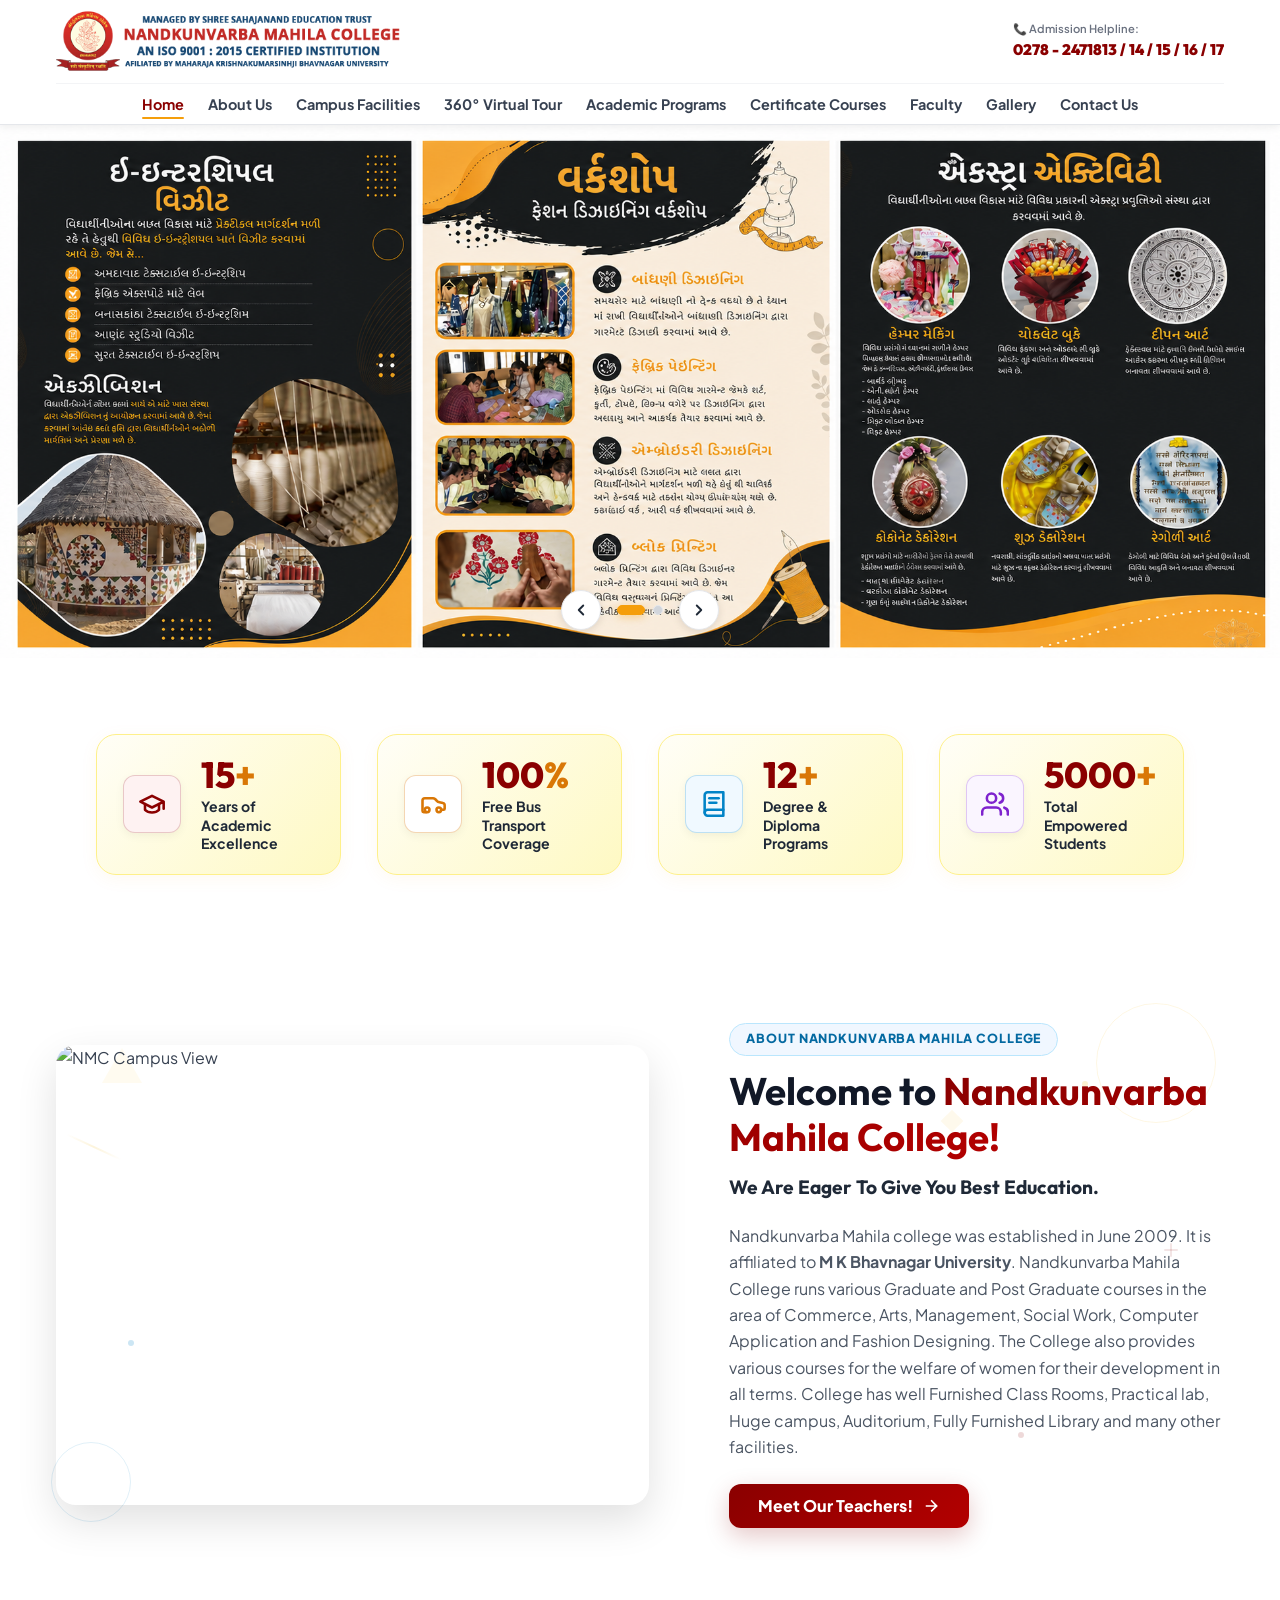
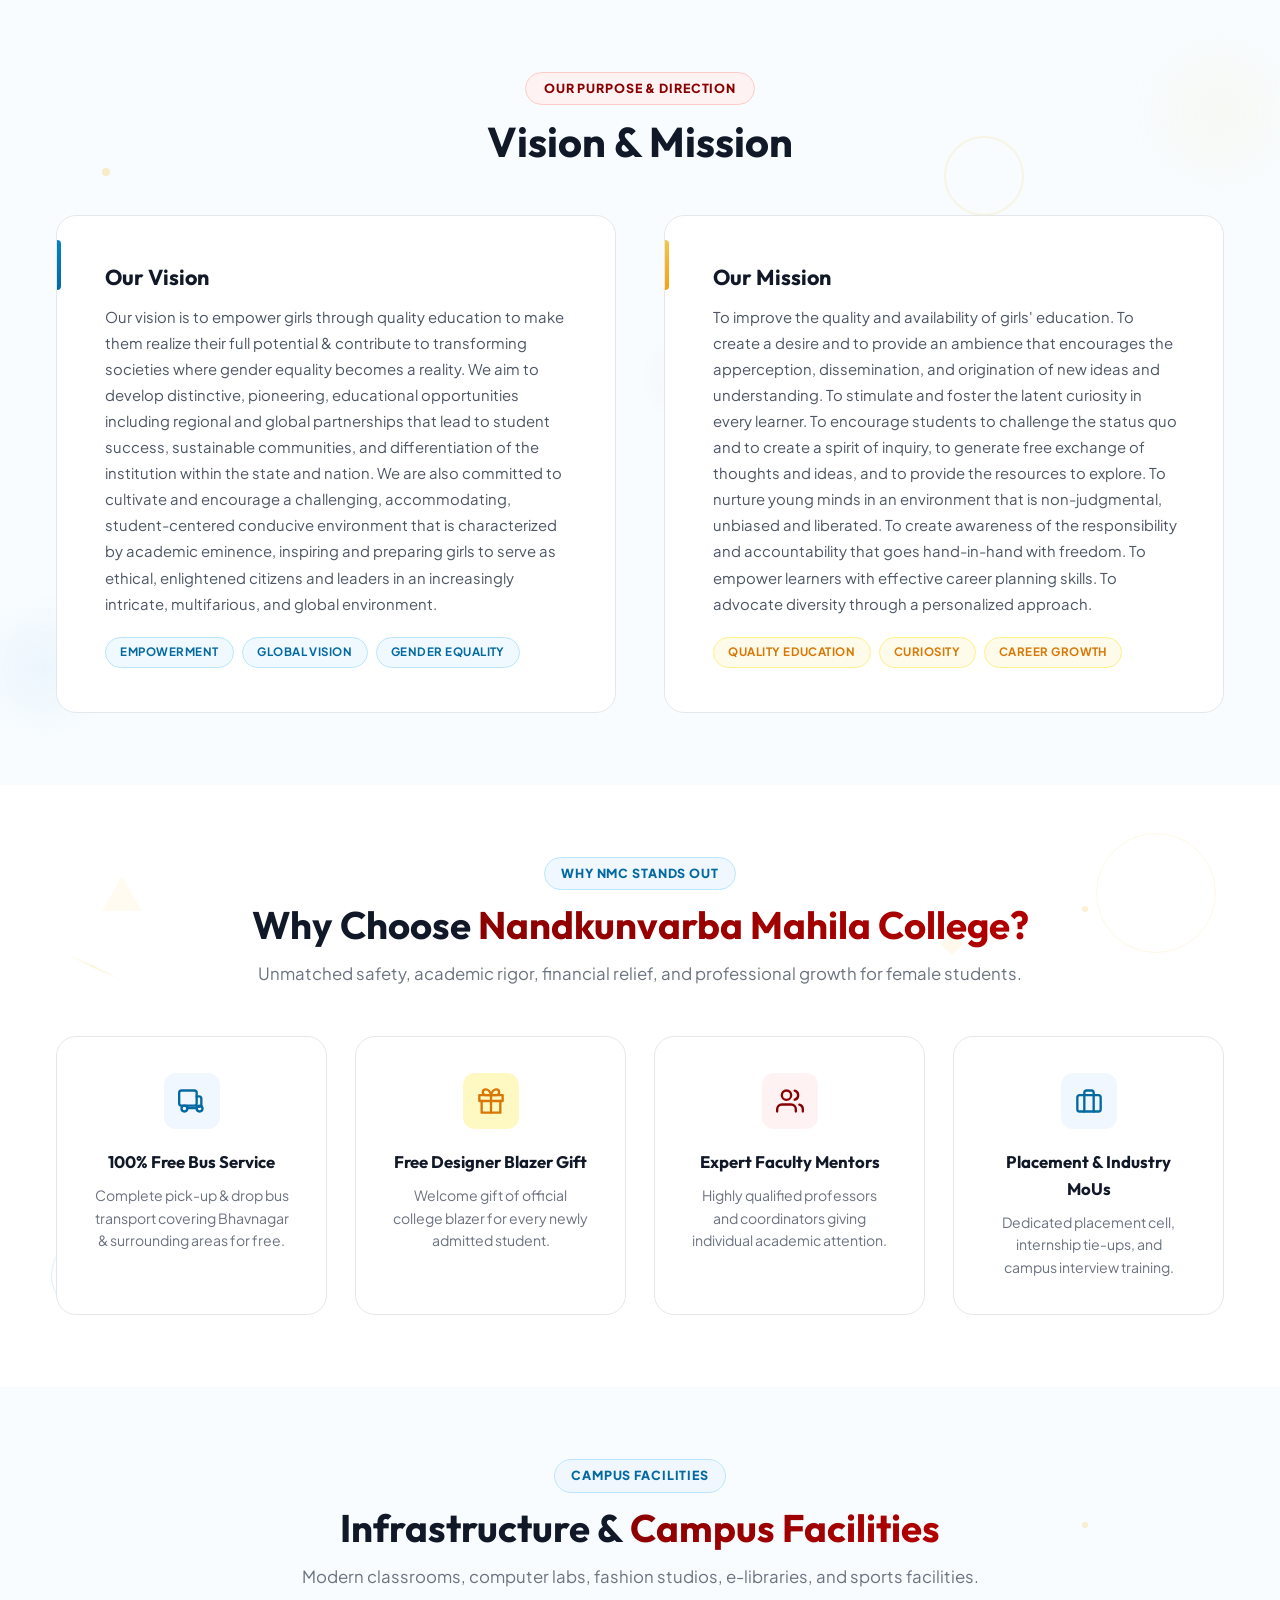
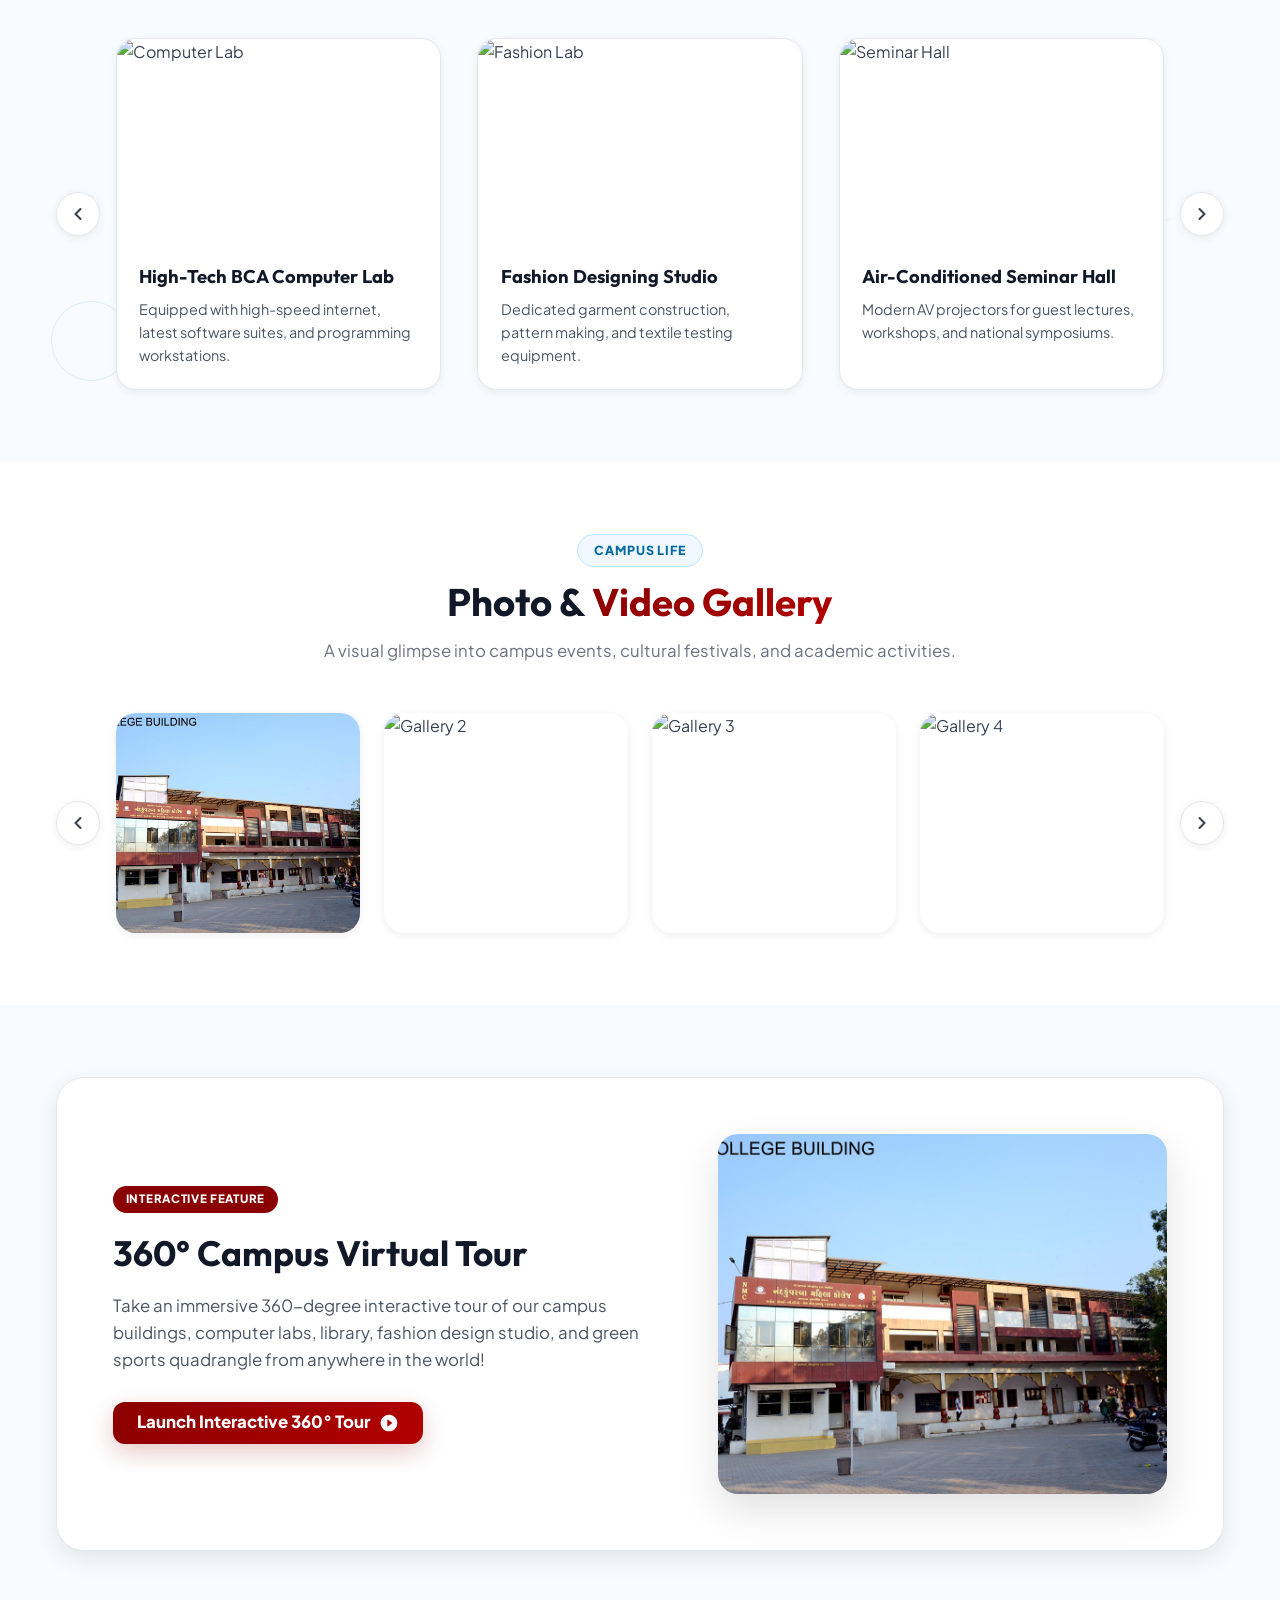
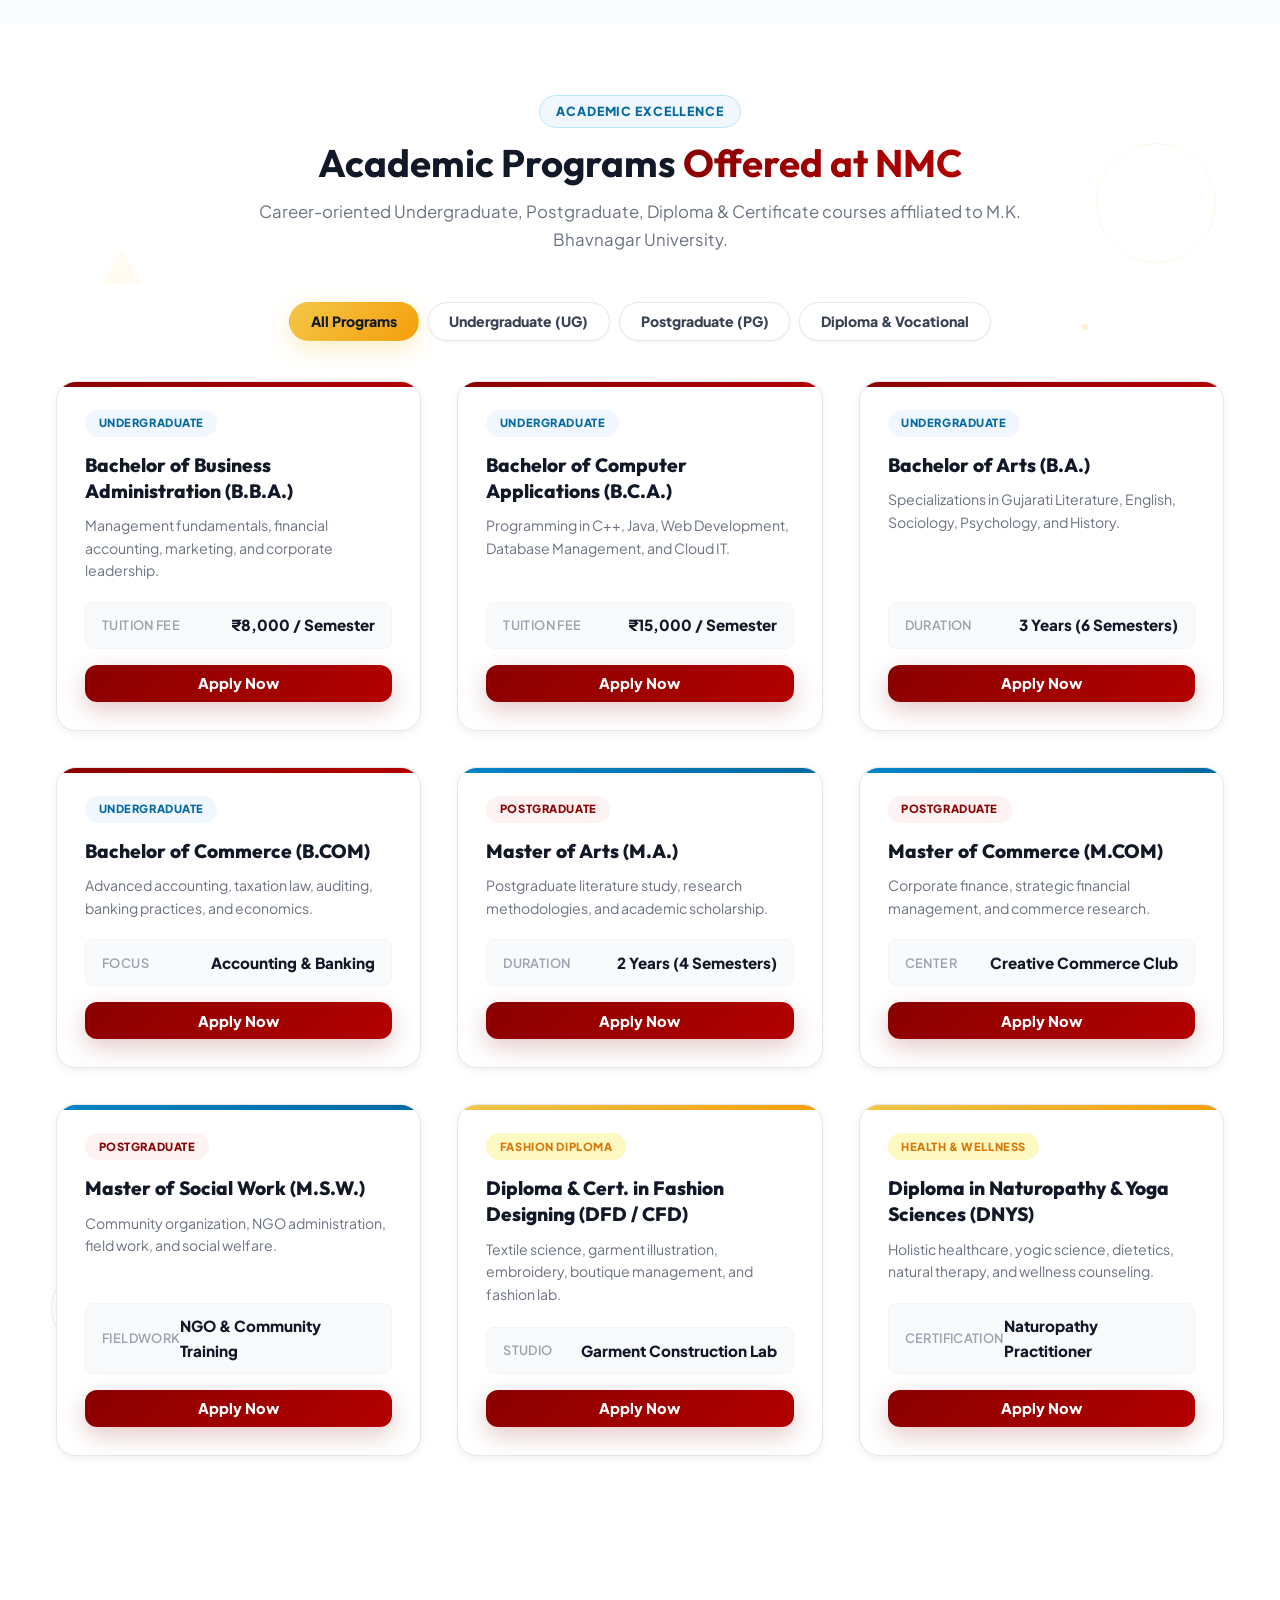
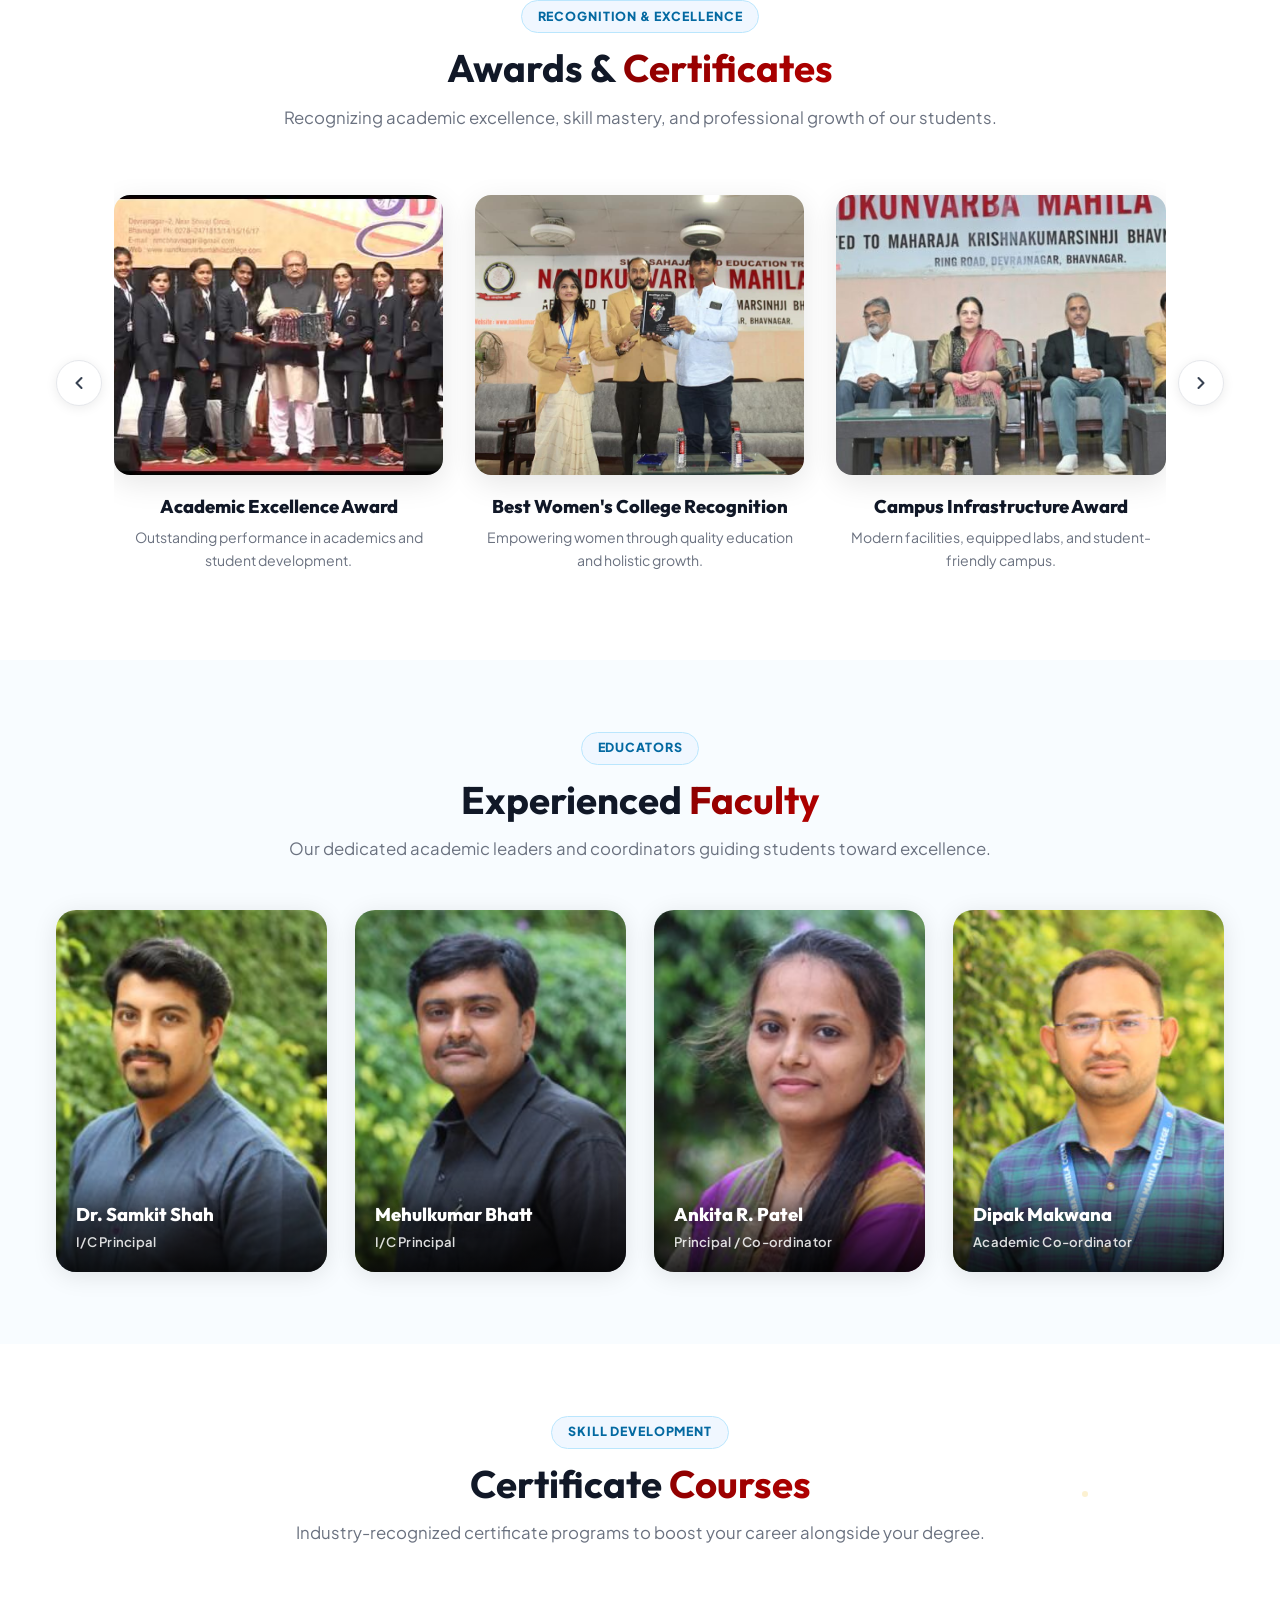
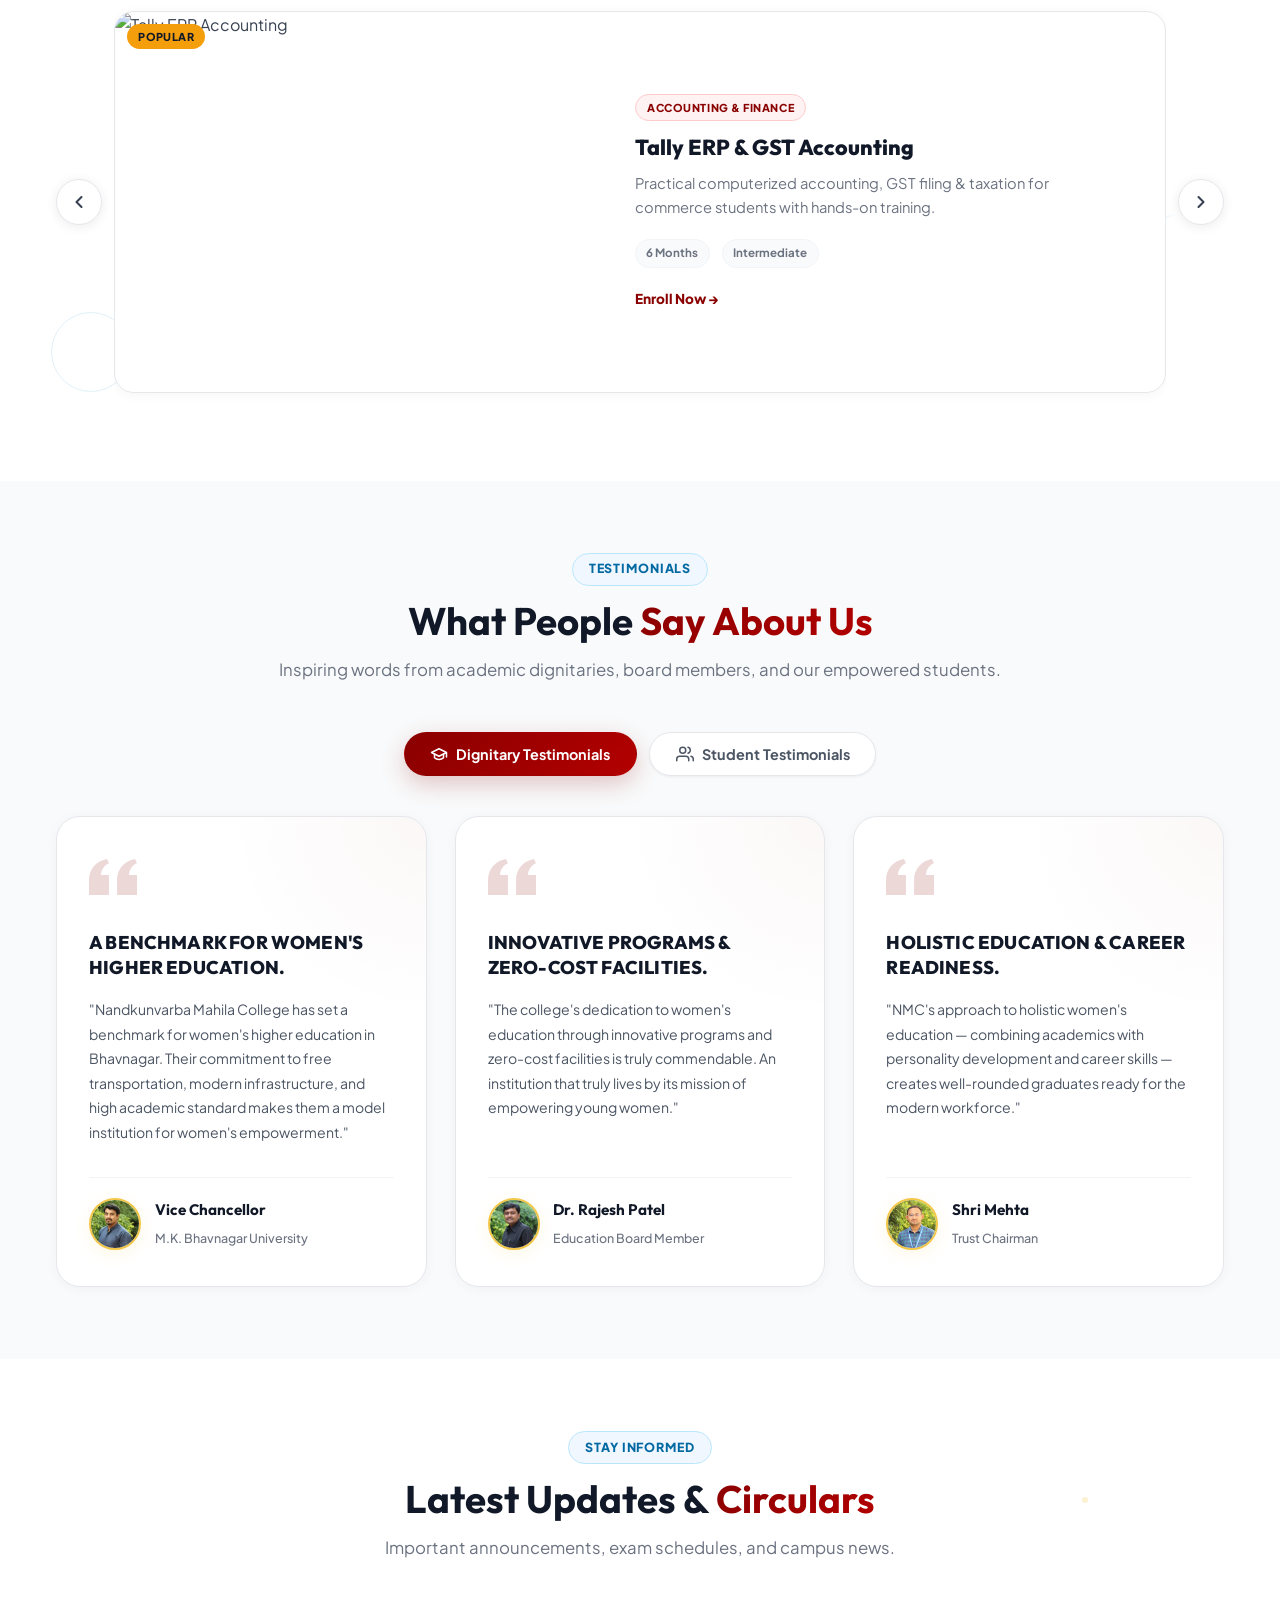
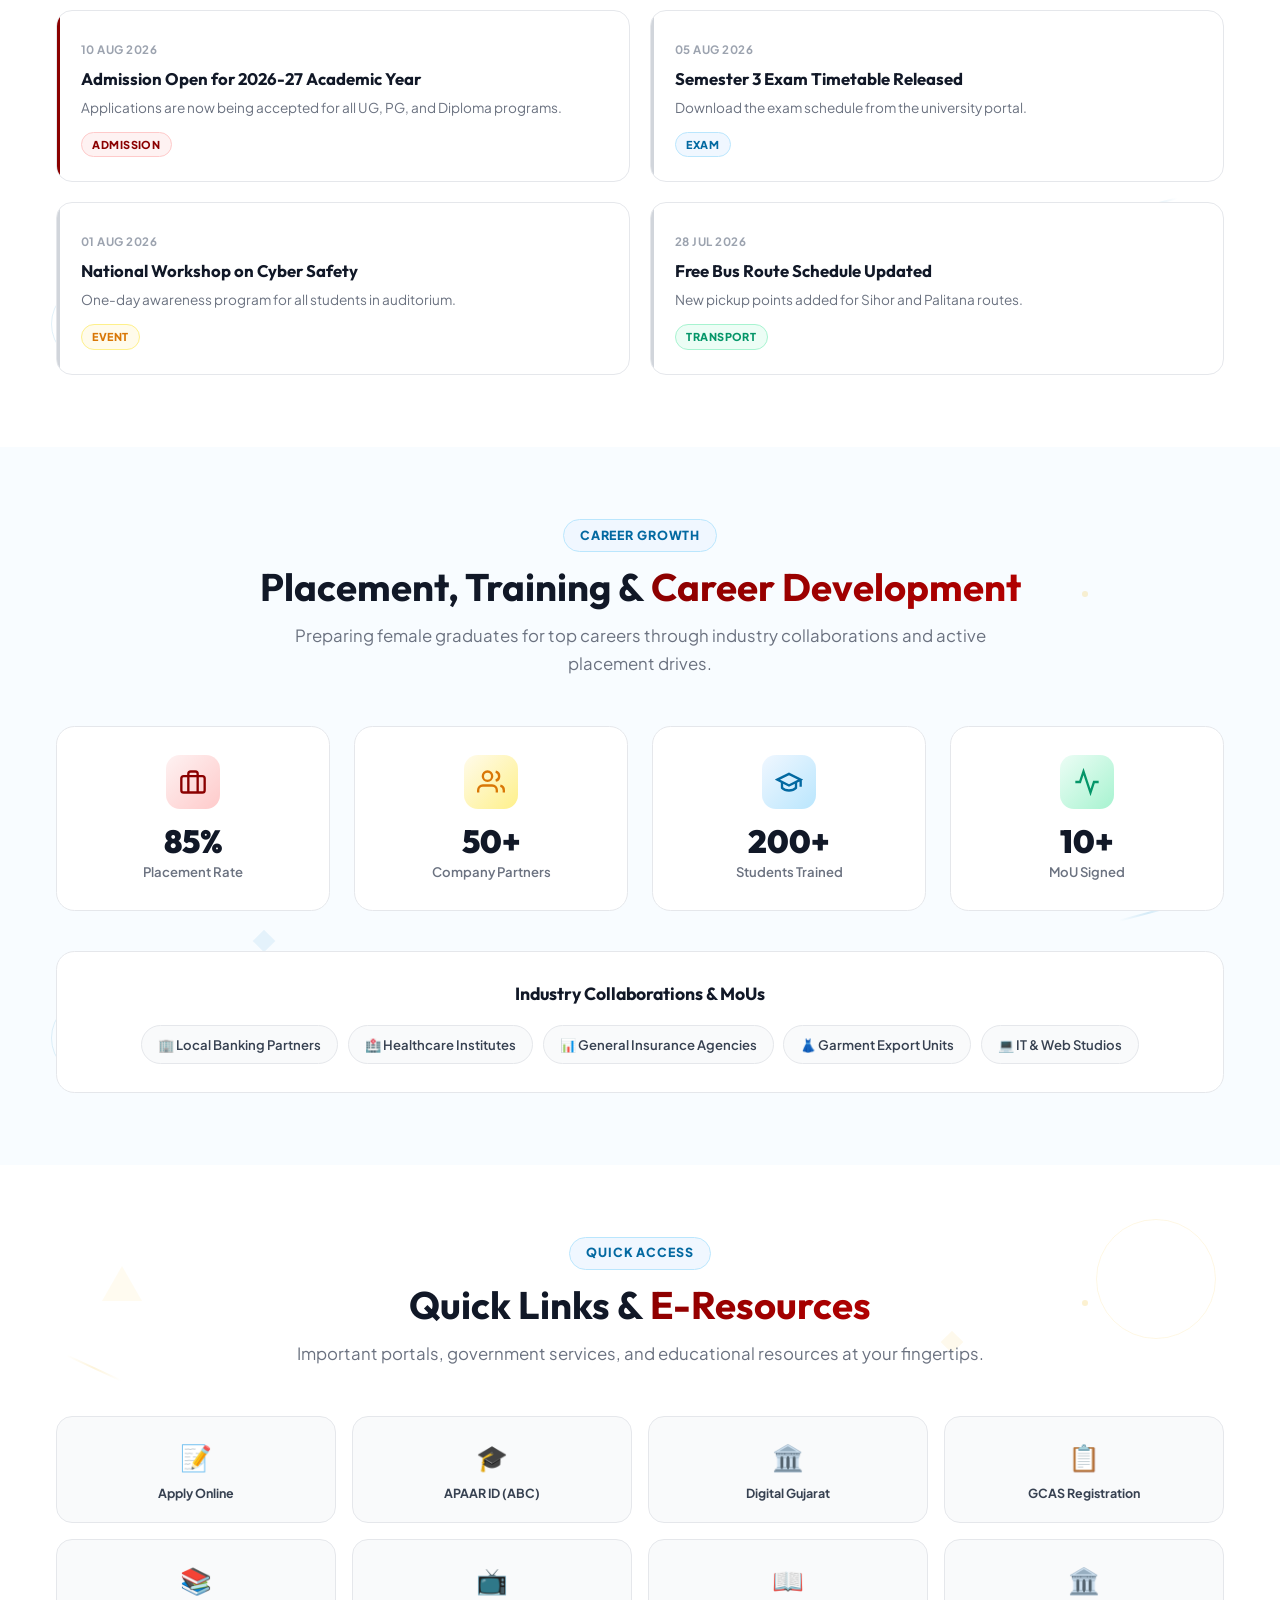
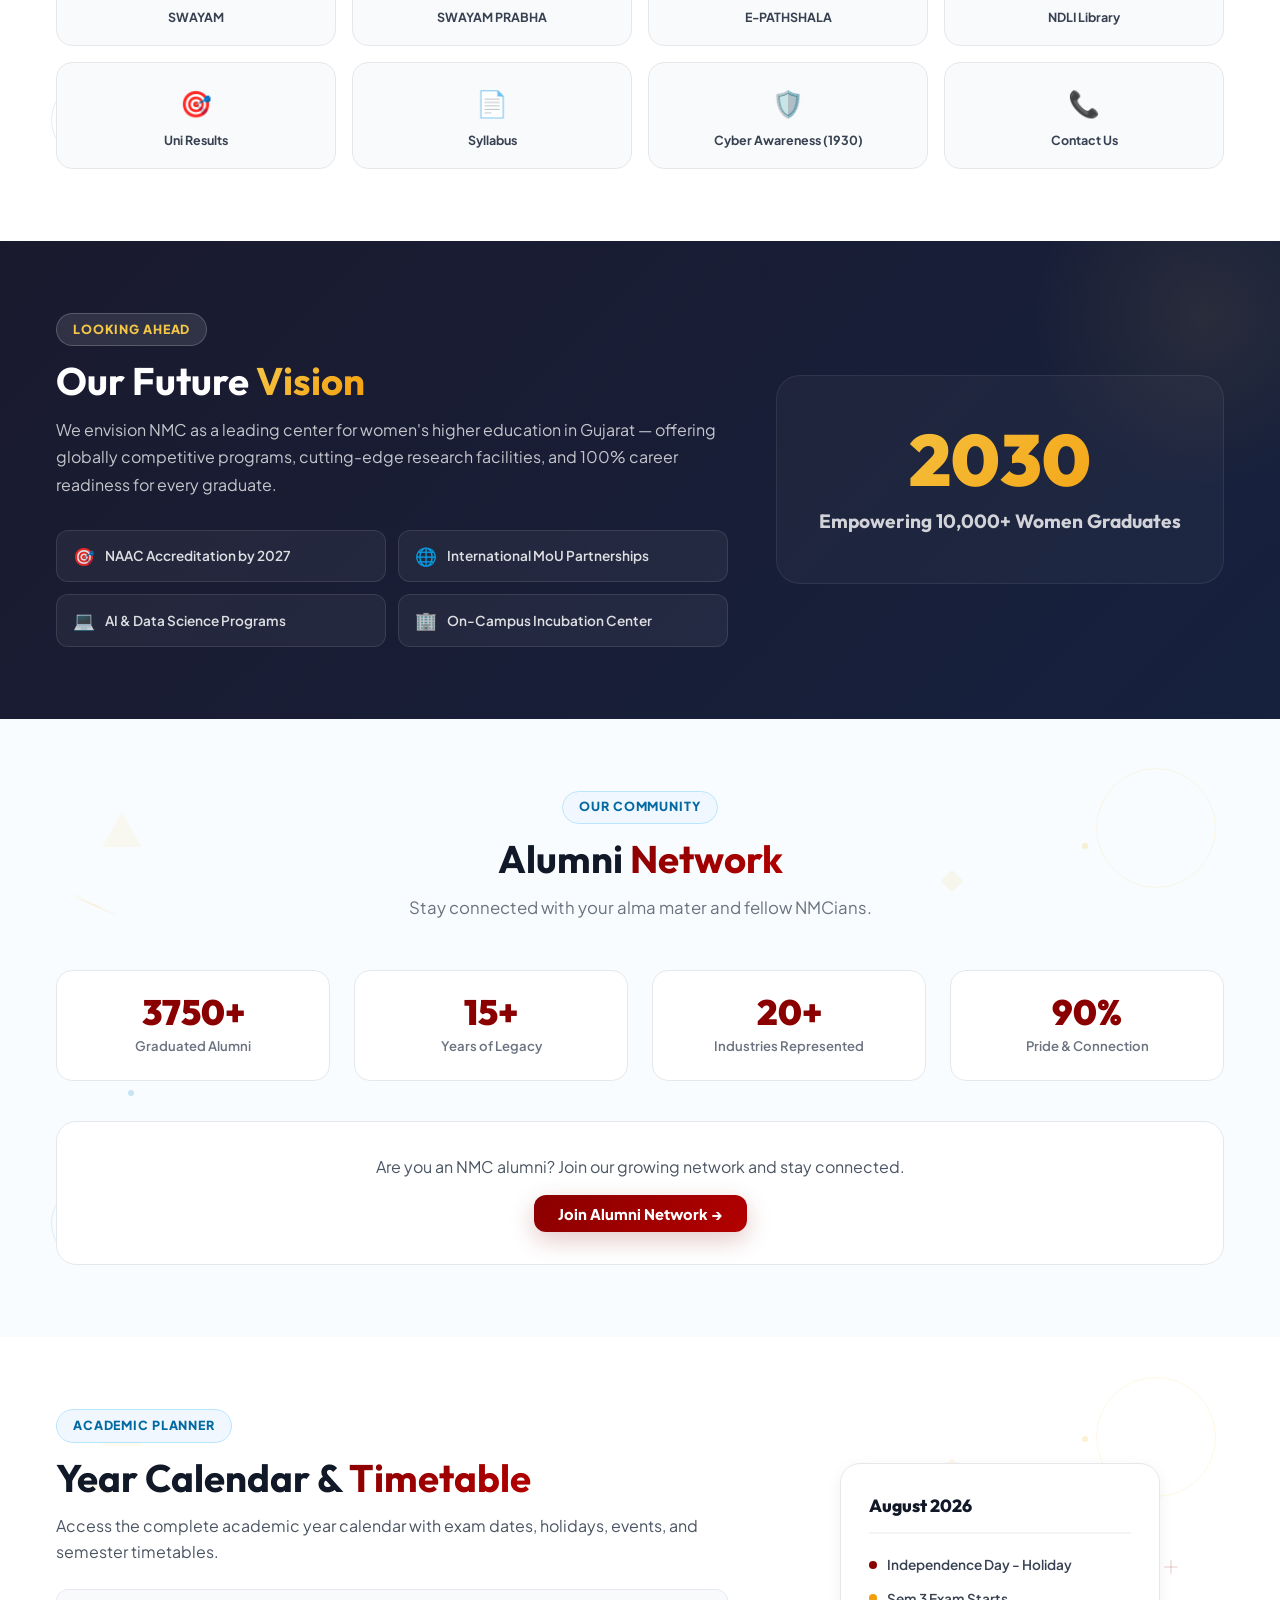
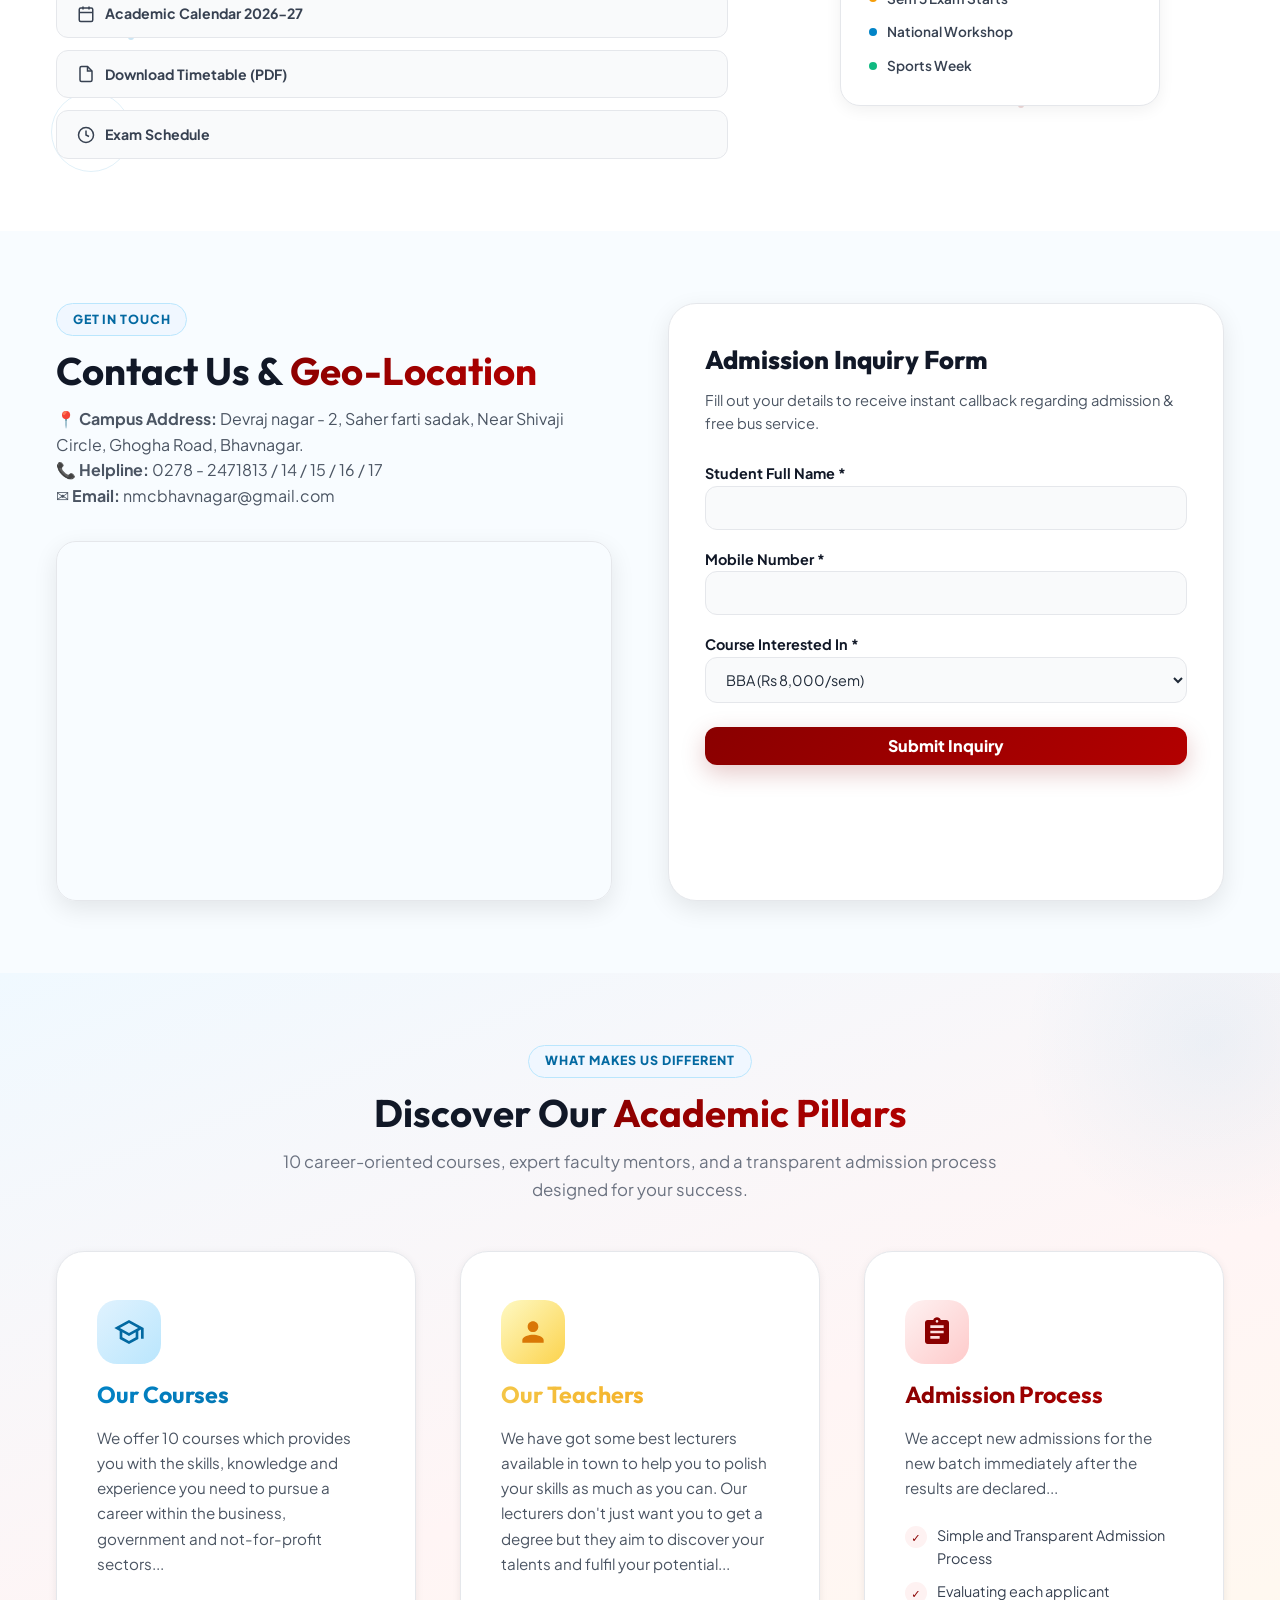
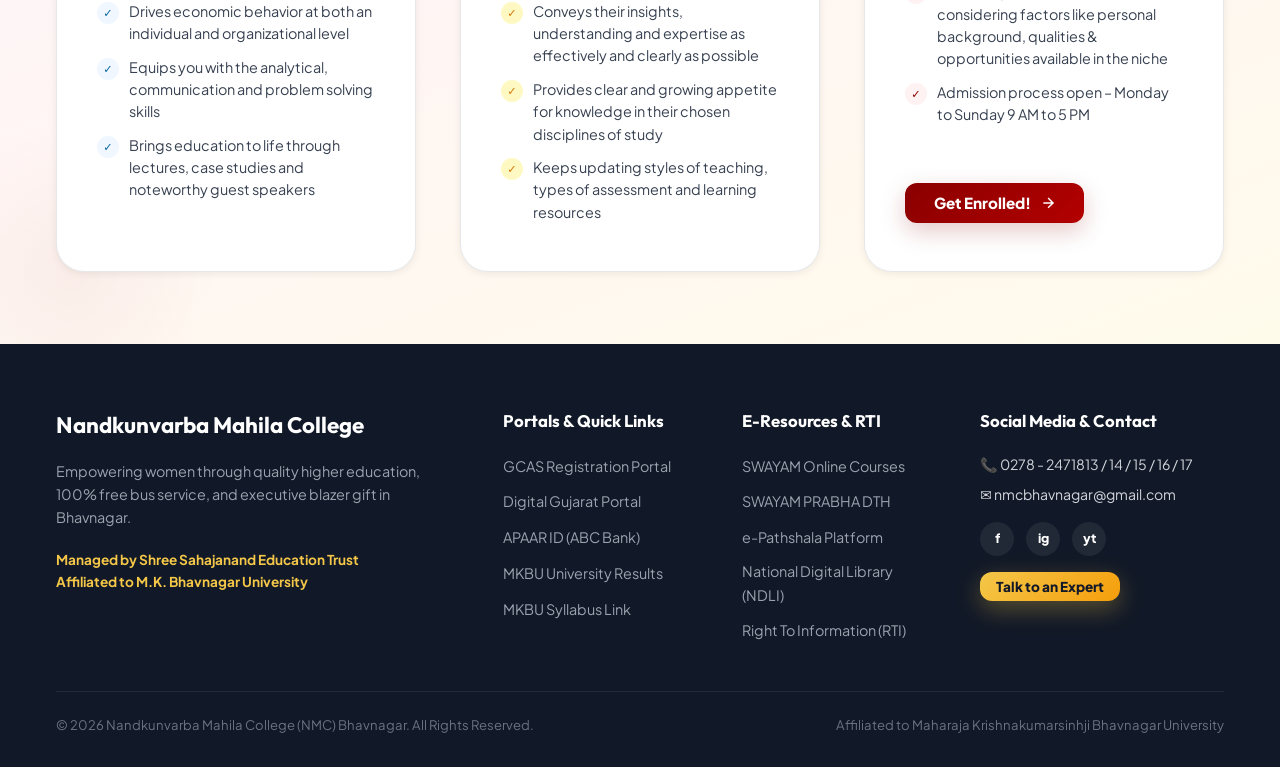
==== commit 8bacd8b0: "add 3" ====
--- a/index.html
+++ b/index.html
@@ -254,6 +254,11 @@
             environment that is characterized by academic eminence, inspiring and preparing girls to serve as ethical,
             enlightened citizens and leaders in an increasingly intricate, multifarious, and global environment.
           </p>
+          <div class="vm-tags">
+            <span class="vm-tag vm-tag-sky">Empowerment</span>
+            <span class="vm-tag vm-tag-sky">Global Vision</span>
+            <span class="vm-tag vm-tag-sky">Gender Equality</span>
+          </div>
         </div>
 
         <!-- OUR MISSION -->
@@ -272,6 +277,11 @@
             To empower learners with effective career planning skills. To advocate diversity through a personalized
             approach.
           </p>
+          <div class="vm-tags">
+            <span class="vm-tag vm-tag-gold">Quality Education</span>
+            <span class="vm-tag vm-tag-gold">Curiosity</span>
+            <span class="vm-tag vm-tag-gold">Career Growth</span>
+          </div>
         </div>
 
       </div>
@@ -354,7 +364,7 @@
     <div class="container">
       <div class="section-header">
         <div class="section-subtitle">Campus Facilities</div>
-        <h2 class="section-title">Infrastructure &amp; <span>Campus Highlights</span></h2>
+        <h2 class="section-title">Infrastructure &amp; <span>Campus Facilities</span></h2>
         <p class="section-description">Modern classrooms, computer labs, fashion studios, e-libraries, and sports
           facilities.</p>
       </div>
@@ -414,7 +424,7 @@
     <div class="container">
       <div class="section-header">
         <div class="section-subtitle">Campus Life</div>
-        <h2 class="section-title">Photo <span>Highlights Gallery</span></h2>
+        <h2 class="section-title">Photo &amp; <span>Video Gallery</span></h2>
         <p class="section-description">A visual glimpse into campus events, cultural festivals, and academic activities.
         </p>
       </div>
@@ -689,7 +699,7 @@
     <div class="container">
       <div class="section-header">
         <div class="section-subtitle">Educators</div>
-        <h2 class="section-title">Experienced Faculty &amp; <span>Leadership</span></h2>
+        <h2 class="section-title">Experienced <span>Faculty</span></h2>
         <p class="section-description">Our dedicated academic leaders and coordinators guiding students toward
           excellence.</p>
       </div>
@@ -862,25 +872,25 @@
     </div>
   </section>
 
-  <!-- 13. DIGNITARY & STUDENT TESTIMONIALS (DYNAMIC) -->
-  <section class="section-padding testimonials-section">
+  <!-- 13. TESTIMONIALS - TABBED DARK CARD DESIGN -->
+  <section class="section-padding digi-testi-section" id="testimonials">
     <div class="container">
       <div class="section-header">
         <div class="section-subtitle">Testimonials</div>
-        <h2 class="section-title">What Dignitaries &amp; <span>Students Say</span></h2>
-        <p class="section-description">Inspiring words from academic dignitaries, parents, and successful alumnae.</p>
-      </div>
-
-      <!-- Tab Switcher -->
-      <div class="testi-tabs">
-        <button class="testi-tab active" data-target="dignitary">
+        <h2 class="section-title">What People <span>Say About Us</span></h2>
+        <p class="section-description">Inspiring words from academic dignitaries, board members, and our empowered students.</p>
+      </div>
+
+      <!-- Tab Buttons -->
+      <div class="digi-tab-bar">
+        <button class="digi-tab active" data-panel="dignitaryPanel">
           <svg width="18" height="18" viewBox="0 0 24 24" fill="none" stroke="currentColor" stroke-width="2" stroke-linecap="round" stroke-linejoin="round">
             <path d="M22 10v6M2 10l10-5 10 5-10 5z"/>
             <path d="M6 12v5c3 3 9 3 12 0v-5"/>
           </svg>
           Dignitary Testimonials
         </button>
-        <button class="testi-tab" data-target="students">
+        <button class="digi-tab" data-panel="studentsPanel">
           <svg width="18" height="18" viewBox="0 0 24 24" fill="none" stroke="currentColor" stroke-width="2" stroke-linecap="round" stroke-linejoin="round">
             <path d="M17 21v-2a4 4 0 0 0-4-4H5a4 4 0 0 0-4 4v2"/>
             <circle cx="9" cy="7" r="4"/>
@@ -891,229 +901,418 @@
         </button>
       </div>
 
-      <!-- Dignitary Testimonials -->
-      <div class="testi-panel active" id="dignitary">
-        <div class="testi-scroll-wrap">
-          <button class="testi-arrow testi-arrow-left" data-dir="left" data-track="dignitaryTrack" aria-label="Previous">
-            <svg width="20" height="20" viewBox="0 0 24 24" fill="none" stroke="currentColor" stroke-width="2.5" stroke-linecap="round" stroke-linejoin="round">
-              <polyline points="15 18 9 12 15 6"/>
-            </svg>
-          </button>
-
-          <div class="testi-scroll-track" id="dignitaryTrack">
-            <div class="testi-featured-row">
-              <!-- Large Featured Quote -->
-              <div class="testi-featured">
-                <div class="testi-quote-icon">
-                  <svg width="32" height="32" viewBox="0 0 24 24" fill="currentColor" opacity="0.15">
-                    <path d="M14.017 21v-7.391c0-5.704 3.731-9.57 8.983-10.609l.995 2.151c-2.432.917-3.995 3.638-3.995 5.849h4v10h-9.983zm-14.017 0v-7.391c0-5.704 3.748-9.57 9-10.609l.996 2.151c-2.433.917-3.996 3.638-3.996 5.849h3.983v10h-9.983z"/>
-                  </svg>
+      <!-- Panel 1: Dignitary Dark Cards -->
+      <div class="digi-panel active" id="dignitaryPanel">
+        <div class="digi-cards-row">
+          <!-- Card 1 - Vice Chancellor -->
+          <div class="digi-card">
+            <div class="digi-card-inner">
+              <div class="digi-quote-icon">
+                <svg width="48" height="48" viewBox="0 0 24 24" fill="currentColor">
+                  <path d="M14.017 21v-7.391c0-5.704 3.731-9.57 8.983-10.609l.995 2.151c-2.432.917-3.995 3.638-3.995 5.849h4v10h-9.983zm-14.017 0v-7.391c0-5.704 3.748-9.57 9-10.609l.996 2.151c-2.433.917-3.996 3.638-3.996 5.849h3.983v10h-9.983z"/>
+                </svg>
+              </div>
+              <h3 class="digi-card-title">A BENCHMARK FOR WOMEN'S HIGHER EDUCATION.</h3>
+              <p class="digi-card-text">"Nandkunvarba Mahila College has set a benchmark for women's higher education in Bhavnagar. Their commitment to free transportation, modern infrastructure, and high academic standard makes them a model institution for women's empowerment."</p>
+              <div class="digi-card-author">
+                <div class="digi-author-img">
+                  <img src="samkit.jpg" alt="Vice Chancellor">
                 </div>
-                <p class="testi-featured-quote">"Nandkunvarba Mahila College has set a benchmark for women's higher education in Bhavnagar. Their commitment to free transportation, modern infrastructure, and high academic standard makes them a model institution for women's empowerment."</p>
-                <div class="testi-featured-author">
-                  <div class="testi-author-avatar testi-avatar-red">VC</div>
-                  <div>
-                    <h4 class="testi-author-name">Vice Chancellor</h4>
-                    <span class="testi-author-role">M.K. Bhavnagar University</span>
-                  </div>
+                <div class="digi-author-info">
+                  <h4>Vice Chancellor</h4>
+                  <span>M.K. Bhavnagar University</span>
                 </div>
               </div>
-
-              <!-- Side Quotes -->
-              <div class="testi-side-stack">
-                <div class="testi-side-card">
-                  <p class="testi-side-quote">"The college's dedication to women's education through innovative programs and zero-cost facilities is truly commendable."</p>
-                  <div class="testi-side-author">
-                    <div class="testi-author-avatar testi-avatar-gold">DR</div>
-                    <div>
-                      <h4 class="testi-author-name">Dr. Rajesh Patel</h4>
-                      <span class="testi-author-role">Education Board Member</span>
-                    </div>
-                  </div>
+            </div>
+          </div>
+
+          <!-- Card 2 - Dr. Rajesh Patel -->
+          <div class="digi-card">
+            <div class="digi-card-inner">
+              <div class="digi-quote-icon">
+                <svg width="48" height="48" viewBox="0 0 24 24" fill="currentColor">
+                  <path d="M14.017 21v-7.391c0-5.704 3.731-9.57 8.983-10.609l.995 2.151c-2.432.917-3.995 3.638-3.995 5.849h4v10h-9.983zm-14.017 0v-7.391c0-5.704 3.748-9.57 9-10.609l.996 2.151c-2.433.917-3.996 3.638-3.996 5.849h3.983v10h-9.983z"/>
+                </svg>
+              </div>
+              <h3 class="digi-card-title">INNOVATIVE PROGRAMS &amp; ZERO-COST FACILITIES.</h3>
+              <p class="digi-card-text">"The college's dedication to women's education through innovative programs and zero-cost facilities is truly commendable. An institution that truly lives by its mission of empowering young women."</p>
+              <div class="digi-card-author">
+                <div class="digi-author-img">
+                  <img src="mehul.jpg" alt="Dr. Rajesh Patel">
                 </div>
-
-                <div class="testi-side-card">
-                  <p class="testi-side-quote">"An institution that truly lives by its mission of empowering young women with quality education."</p>
-                  <div class="testi-side-author">
-                    <div class="testi-author-avatar testi-avatar-sky">SM</div>
-                    <div>
-                      <h4 class="testi-author-name">Shri Mehta</h4>
-                      <span class="testi-author-role">Trust Chairman</span>
-                    </div>
-                  </div>
+                <div class="digi-author-info">
+                  <h4>Dr. Rajesh Patel</h4>
+                  <span>Education Board Member</span>
                 </div>
               </div>
             </div>
-
-            <!-- Second Set -->
-            <div class="testi-featured-row">
-              <div class="testi-featured">
-                <div class="testi-quote-icon">
-                  <svg width="32" height="32" viewBox="0 0 24 24" fill="currentColor" opacity="0.15">
-                    <path d="M14.017 21v-7.391c0-5.704 3.731-9.57 8.983-10.609l.995 2.151c-2.432.917-3.995 3.638-3.995 5.849h4v10h-9.983zm-14.017 0v-7.391c0-5.704 3.748-9.57 9-10.609l.996 2.151c-2.433.917-3.996 3.638-3.996 5.849h3.983v10h-9.983z"/>
-                  </svg>
+          </div>
+
+          <!-- Card 3 - Shri Mehta -->
+          <div class="digi-card">
+            <div class="digi-card-inner">
+              <div class="digi-quote-icon">
+                <svg width="48" height="48" viewBox="0 0 24 24" fill="currentColor">
+                  <path d="M14.017 21v-7.391c0-5.704 3.731-9.57 8.983-10.609l.995 2.151c-2.432.917-3.995 3.638-3.995 5.849h4v10h-9.983zm-14.017 0v-7.391c0-5.704 3.748-9.57 9-10.609l.996 2.151c-2.433.917-3.996 3.638-3.996 5.849h3.983v10h-9.983z"/>
+                </svg>
+              </div>
+              <h3 class="digi-card-title">HOLISTIC EDUCATION &amp; CAREER READINESS.</h3>
+              <p class="digi-card-text">"NMC's approach to holistic women's education — combining academics with personality development and career skills — creates well-rounded graduates ready for the modern workforce."</p>
+              <div class="digi-card-author">
+                <div class="digi-author-img">
+                  <img src="dipak.jpg" alt="Shri Mehta">
                 </div>
-                <p class="testi-featured-quote">"NMC's approach to holistic women's education — combining academics with personality development and career skills — creates well-rounded graduates ready for the modern workforce."</p>
-                <div class="testi-featured-author">
-                  <div class="testi-author-avatar testi-avatar-gold">DM</div>
-                  <div>
-                    <h4 class="testi-author-name">District Magistrate</h4>
-                    <span class="testi-author-role">Bhavnagar District</span>
-                  </div>
+                <div class="digi-author-info">
+                  <h4>Shri Mehta</h4>
+                  <span>Trust Chairman</span>
                 </div>
               </div>
-
-              <div class="testi-side-stack">
-                <div class="testi-side-card">
-                  <p class="testi-side-quote">"The trust's vision of providing free transport has removed a major barrier to women's education in rural areas."</p>
-                  <div class="testi-side-author">
-                    <div class="testi-author-avatar testi-avatar-sky">AK</div>
-                    <div>
-                      <h4 class="testi-author-name">Prof. Anil Kumar</h4>
-                      <span class="testi-author-role">Academic Advisor</span>
-                    </div>
-                  </div>
-                </div>
-
-                <div class="testi-side-card">
-                  <p class="testi-side-quote">"A proud example of how private institutions can serve public good through accessible quality education."</p>
-                  <div class="testi-side-author">
-                    <div class="testi-author-avatar testi-avatar-red">JP</div>
-                    <div>
-                      <h4 class="testi-author-name">Dr. Jayanti Patel</h4>
-                      <span class="testi-author-role">UGC Panel Member</span>
-                    </div>
-                  </div>
-                </div>
-              </div>
-            </div>
-          </div>
-
-          <button class="testi-arrow testi-arrow-right" data-dir="right" data-track="dignitaryTrack" aria-label="Next">
-            <svg width="20" height="20" viewBox="0 0 24 24" fill="none" stroke="currentColor" stroke-width="2.5" stroke-linecap="round" stroke-linejoin="round">
-              <polyline points="9 18 15 12 9 6"/>
-            </svg>
-          </button>
-        </div>
-      </div>
-
-      <!-- Student Testimonials -->
-      <div class="testi-panel" id="students">
-        <div class="testi-scroll-wrap">
-          <button class="testi-arrow testi-arrow-left" data-dir="left" data-track="studentsTrack" aria-label="Previous">
-            <svg width="20" height="20" viewBox="0 0 24 24" fill="none" stroke="currentColor" stroke-width="2.5" stroke-linecap="round" stroke-linejoin="round">
-              <polyline points="15 18 9 12 15 6"/>
-            </svg>
-          </button>
-
-          <div class="testi-scroll-track" id="studentsTrack">
-            <div class="testi-students-grid">
-              <div class="testi-student-card">
-                <div class="testi-student-rating">★★★★★</div>
-                <p class="testi-student-quote">"The free bus pick-up service gave my parents complete peace of mind, and the BCA faculty supported me to launch my IT software career."</p>
-                <div class="testi-student-author">
-                  <div class="testi-author-avatar testi-avatar-red">PG</div>
-                  <div>
-                    <h4 class="testi-author-name">Priyaba Gohil</h4>
-                    <span class="testi-author-role">BCA Alumna (Batch 2024)</span>
-                  </div>
-                </div>
-              </div>
-
-              <div class="testi-student-card">
-                <div class="testi-student-rating">★★★★★</div>
-                <p class="testi-student-quote">"The free blazer gift made us feel like executive professionals right from day one! Proud to be an NMCian."</p>
-                <div class="testi-student-author">
-                  <div class="testi-author-avatar testi-avatar-gold">KR</div>
-                  <div>
-                    <h4 class="testi-author-name">Kavita Rathod</h4>
-                    <span class="testi-author-role">BBA Student</span>
-                  </div>
-                </div>
-              </div>
-
-              <div class="testi-student-card">
-                <div class="testi-student-rating">★★★★★</div>
-                <p class="testi-student-quote">"MSW fieldwork training gave me real-world experience in community service. NMC shaped my career path completely."</p>
-                <div class="testi-student-author">
-                  <div class="testi-author-avatar testi-avatar-sky">NP</div>
-                  <div>
-                    <h4 class="testi-author-name">Neha Parmar</h4>
-                    <span class="testi-author-role">MSW Graduate (2023)</span>
-                  </div>
-                </div>
-              </div>
-
-              <div class="testi-student-card">
-                <div class="testi-student-rating">★★★★★</div>
-                <p class="testi-student-quote">"Fashion Designing course at NMC was incredible — the studio, faculty, and practical exposure prepared me for the industry."</p>
-                <div class="testi-student-author">
-                  <div class="testi-author-avatar testi-avatar-red">RJ</div>
-                  <div>
-                    <h4 class="testi-author-name">Riya Joshi</h4>
-                    <span class="testi-author-role">DFD Student</span>
-                  </div>
-                </div>
-              </div>
-            </div>
-
-            <!-- Second Set Students -->
-            <div class="testi-students-grid">
-              <div class="testi-student-card">
-                <div class="testi-student-rating">★★★★★</div>
-                <p class="testi-student-quote">"The computer lab facilities are excellent. I learned C++, Java, and Web Development with full practical exposure."</p>
-                <div class="testi-student-author">
-                  <div class="testi-author-avatar testi-avatar-sky">SP</div>
-                  <div>
-                    <h4 class="testi-author-name">Shreya Patel</h4>
-                    <span class="testi-author-role">BCA Student (2025)</span>
-                  </div>
-                </div>
-              </div>
-
-              <div class="testi-student-card">
-                <div class="testi-student-rating">★★★★★</div>
-                <p class="testi-student-quote">"Commerce faculty here is amazing. Tally and GST certificate course gave me a huge advantage in placement interviews."</p>
-                <div class="testi-student-author">
-                  <div class="testi-author-avatar testi-avatar-gold">DV</div>
-                  <div>
-                    <h4 class="testi-author-name">Divya Vaghela</h4>
-                    <span class="testi-author-role">B.Com Graduate (2024)</span>
-                  </div>
-                </div>
-              </div>
-
-              <div class="testi-student-card">
-                <div class="testi-student-rating">★★★★★</div>
-                <p class="testi-student-quote">"The seminars and guest lectures from industry professionals gave us real-world perspective. Best college in Bhavnagar!"</p>
-                <div class="testi-student-author">
-                  <div class="testi-author-avatar testi-avatar-red">MR</div>
-                  <div>
-                    <h4 class="testi-author-name">Mansi Rajput</h4>
-                    <span class="testi-author-role">BA Student</span>
-                  </div>
-                </div>
-              </div>
-
-              <div class="testi-student-card">
-                <div class="testi-student-rating">★★★★★</div>
-                <p class="testi-student-quote">"Yoga and naturopathy course changed my life perspective. The holistic approach to wellness education is unique."</p>
-                <div class="testi-student-author">
-                  <div class="testi-author-avatar testi-avatar-sky">AS</div>
-                  <div>
-                    <h4 class="testi-author-name">Anjali Shah</h4>
-                    <span class="testi-author-role">DNYS Student</span>
-                  </div>
-                </div>
-              </div>
-            </div>
-          </div>
-
-          <button class="testi-arrow testi-arrow-right" data-dir="right" data-track="studentsTrack" aria-label="Next">
-            <svg width="20" height="20" viewBox="0 0 24 24" fill="none" stroke="currentColor" stroke-width="2.5" stroke-linecap="round" stroke-linejoin="round">
-              <polyline points="9 18 15 12 9 6"/>
-            </svg>
-          </button>
+            </div>
+          </div>
+        </div>
+      </div>
+
+      <!-- Panel 2: Student Cards -->
+      <div class="digi-panel" id="studentsPanel">
+        <div class="stud-testi-grid">
+          <div class="stud-testi-card">
+            <div class="stud-testi-stars">★★★★★</div>
+            <p class="stud-testi-quote">"The free bus pick-up service gave my parents complete peace of mind, and the BCA faculty supported me to launch my IT software career."</p>
+            <div class="stud-testi-author">
+              <div class="stud-avatar stud-avatar-red">PG</div>
+              <div>
+                <h4>Priyaba Gohil</h4>
+                <span>BCA Alumna (Batch 2024)</span>
+              </div>
+            </div>
+          </div>
+
+          <div class="stud-testi-card">
+            <div class="stud-testi-stars">★★★★★</div>
+            <p class="stud-testi-quote">"The free blazer gift made us feel like executive professionals right from day one! Proud to be an NMCian."</p>
+            <div class="stud-testi-author">
+              <div class="stud-avatar stud-avatar-gold">KR</div>
+              <div>
+                <h4>Kavita Rathod</h4>
+                <span>BBA Student</span>
+              </div>
+            </div>
+          </div>
+
+          <div class="stud-testi-card">
+            <div class="stud-testi-stars">★★★★★</div>
+            <p class="stud-testi-quote">"MSW fieldwork training gave me real-world experience in community service. NMC shaped my career path completely."</p>
+            <div class="stud-testi-author">
+              <div class="stud-avatar stud-avatar-sky">NP</div>
+              <div>
+                <h4>Neha Parmar</h4>
+                <span>MSW Graduate (2023)</span>
+              </div>
+            </div>
+          </div>
+
+          <div class="stud-testi-card">
+            <div class="stud-testi-stars">★★★★★</div>
+            <p class="stud-testi-quote">"Fashion Designing course at NMC was incredible — the studio, faculty, and practical exposure prepared me for the industry."</p>
+            <div class="stud-testi-author">
+              <div class="stud-avatar stud-avatar-red">RJ</div>
+              <div>
+                <h4>Riya Joshi</h4>
+                <span>DFD Student</span>
+              </div>
+            </div>
+          </div>
+
+          <div class="stud-testi-card">
+            <div class="stud-testi-stars">★★★★★</div>
+            <p class="stud-testi-quote">"The computer lab facilities are excellent. I learned C++, Java, and Web Development with full practical exposure."</p>
+            <div class="stud-testi-author">
+              <div class="stud-avatar stud-avatar-sky">SP</div>
+              <div>
+                <h4>Shreya Patel</h4>
+                <span>BCA Student (2025)</span>
+              </div>
+            </div>
+          </div>
+
+          <div class="stud-testi-card">
+            <div class="stud-testi-stars">★★★★★</div>
+            <p class="stud-testi-quote">"Commerce faculty here is amazing. Tally and GST certificate course gave me a huge advantage in placement interviews."</p>
+            <div class="stud-testi-author">
+              <div class="stud-avatar stud-avatar-gold">DV</div>
+              <div>
+                <h4>Divya Vaghela</h4>
+                <span>B.Com Graduate (2024)</span>
+              </div>
+            </div>
+          </div>
+        </div>
+      </div>
+
+    </div>
+  </section>
+
+  <!-- 14A. LATEST UPDATES & CIRCULARS -->
+  <section class="section-padding updates-section" id="updates">
+    <div class="container">
+      <div class="section-header">
+        <div class="section-subtitle">Stay Informed</div>
+        <h2 class="section-title">Latest Updates &amp; <span>Circulars</span></h2>
+        <p class="section-description">Important announcements, exam schedules, and campus news.</p>
+      </div>
+
+      <div class="updates-grid">
+        <div class="update-card update-card-highlight">
+          <span class="update-date">10 Aug 2026</span>
+          <h4 class="update-title">Admission Open for 2026-27 Academic Year</h4>
+          <p class="update-desc">Applications are now being accepted for all UG, PG, and Diploma programs.</p>
+          <span class="update-tag">Admission</span>
+        </div>
+        <div class="update-card">
+          <span class="update-date">05 Aug 2026</span>
+          <h4 class="update-title">Semester 3 Exam Timetable Released</h4>
+          <p class="update-desc">Download the exam schedule from the university portal.</p>
+          <span class="update-tag update-tag-sky">Exam</span>
+        </div>
+        <div class="update-card">
+          <span class="update-date">01 Aug 2026</span>
+          <h4 class="update-title">National Workshop on Cyber Safety</h4>
+          <p class="update-desc">One-day awareness program for all students in auditorium.</p>
+          <span class="update-tag update-tag-gold">Event</span>
+        </div>
+        <div class="update-card">
+          <span class="update-date">28 Jul 2026</span>
+          <h4 class="update-title">Free Bus Route Schedule Updated</h4>
+          <p class="update-desc">New pickup points added for Sihor and Palitana routes.</p>
+          <span class="update-tag update-tag-emerald">Transport</span>
+        </div>
+      </div>
+    </div>
+  </section>
+
+  <!-- 14B. PLACEMENT, TRAINING & CAREER DEVELOPMENT -->
+  <section class="section-padding placement-career-section" id="placements">
+    <div class="container">
+      <div class="section-header">
+        <div class="section-subtitle">Career Growth</div>
+        <h2 class="section-title">Placement, Training &amp; <span>Career Development</span></h2>
+        <p class="section-description">Preparing female graduates for top careers through industry collaborations and active placement drives.</p>
+      </div>
+
+      <div class="placement-grid">
+        <div class="placement-stat-card">
+          <div class="placement-stat-icon">
+            <svg width="28" height="28" viewBox="0 0 24 24" fill="none" stroke="currentColor" stroke-width="2"><rect x="2" y="7" width="20" height="14" rx="2"/><path d="M16 21V5a2 2 0 0 0-2-2h-4a2 2 0 0 0-2 2v16"/></svg>
+          </div>
+          <div class="placement-stat-num">85%</div>
+          <div class="placement-stat-label">Placement Rate</div>
+        </div>
+        <div class="placement-stat-card">
+          <div class="placement-stat-icon placement-icon-gold">
+            <svg width="28" height="28" viewBox="0 0 24 24" fill="none" stroke="currentColor" stroke-width="2"><path d="M17 21v-2a4 4 0 0 0-4-4H5a4 4 0 0 0-4 4v2"/><circle cx="9" cy="7" r="4"/><path d="M23 21v-2a4 4 0 0 0-3-3.87"/><path d="M16 3.13a4 4 0 0 1 0 7.75"/></svg>
+          </div>
+          <div class="placement-stat-num">50+</div>
+          <div class="placement-stat-label">Company Partners</div>
+        </div>
+        <div class="placement-stat-card">
+          <div class="placement-stat-icon placement-icon-sky">
+            <svg width="28" height="28" viewBox="0 0 24 24" fill="none" stroke="currentColor" stroke-width="2"><path d="M22 10v6M2 10l10-5 10 5-10 5z"/><path d="M6 12v5c3 3 9 3 12 0v-5"/></svg>
+          </div>
+          <div class="placement-stat-num">200+</div>
+          <div class="placement-stat-label">Students Trained</div>
+        </div>
+        <div class="placement-stat-card">
+          <div class="placement-stat-icon placement-icon-emerald">
+            <svg width="28" height="28" viewBox="0 0 24 24" fill="none" stroke="currentColor" stroke-width="2"><polyline points="22 12 18 12 15 21 9 3 6 12 2 12"/></svg>
+          </div>
+          <div class="placement-stat-num">10+</div>
+          <div class="placement-stat-label">MoU Signed</div>
+        </div>
+      </div>
+
+      <div class="mou-partners-bar">
+        <h4 class="mou-bar-title">Industry Collaborations &amp; MoUs</h4>
+        <div class="mou-chips">
+          <span class="mou-chip">🏢 Local Banking Partners</span>
+          <span class="mou-chip">🏥 Healthcare Institutes</span>
+          <span class="mou-chip">📊 General Insurance Agencies</span>
+          <span class="mou-chip">👗 Garment Export Units</span>
+          <span class="mou-chip">💻 IT &amp; Web Studios</span>
+        </div>
+      </div>
+    </div>
+  </section>
+
+  <!-- 14C. QUICK LINKS & E-RESOURCES -->
+  <section class="section-padding quicklinks-section" id="quicklinks">
+    <div class="container">
+      <div class="section-header">
+        <div class="section-subtitle">Quick Access</div>
+        <h2 class="section-title">Quick Links &amp; <span>E-Resources</span></h2>
+        <p class="section-description">Important portals, government services, and educational resources at your fingertips.</p>
+      </div>
+
+      <div class="quicklinks-grid">
+        <!-- Apply & Admission -->
+        <a href="https://forms.gle/TBNKycyc6AjfipWc8" target="_blank" class="qlink-card qlink-red">
+          <div class="qlink-icon">📝</div>
+          <span class="qlink-label">Apply Online</span>
+        </a>
+        <a href="https://www.abc.gov.in/" target="_blank" class="qlink-card qlink-sky">
+          <div class="qlink-icon">🎓</div>
+          <span class="qlink-label">APAAR ID (ABC)</span>
+        </a>
+        <a href="https://www.digitalgujarat.gov.in/" target="_blank" class="qlink-card qlink-gold">
+          <div class="qlink-icon">🏛️</div>
+          <span class="qlink-label">Digital Gujarat</span>
+        </a>
+        <a href="https://gujgcas.gujarat.gov.in/" target="_blank" class="qlink-card qlink-emerald">
+          <div class="qlink-icon">📋</div>
+          <span class="qlink-label">GCAS Registration</span>
+        </a>
+
+        <!-- E-Resources -->
+        <a href="https://swayam.gov.in/" target="_blank" class="qlink-card qlink-purple">
+          <div class="qlink-icon">📚</div>
+          <span class="qlink-label">SWAYAM</span>
+        </a>
+        <a href="https://swayamprabha.gov.in/" target="_blank" class="qlink-card qlink-sky">
+          <div class="qlink-icon">📺</div>
+          <span class="qlink-label">SWAYAM PRABHA</span>
+        </a>
+        <a href="https://epathshala.nic.in/" target="_blank" class="qlink-card qlink-gold">
+          <div class="qlink-icon">📖</div>
+          <span class="qlink-label">E-PATHSHALA</span>
+        </a>
+        <a href="https://ndl.iitkgp.ac.in/" target="_blank" class="qlink-card qlink-red">
+          <div class="qlink-icon">🏛️</div>
+          <span class="qlink-label">NDLI Library</span>
+        </a>
+
+        <!-- University & Results -->
+        <a href="https://mkbhavuni.edu.in/" target="_blank" class="qlink-card qlink-emerald">
+          <div class="qlink-icon">🎯</div>
+          <span class="qlink-label">Uni Results</span>
+        </a>
+        <a href="https://mkbhavuni.edu.in/" target="_blank" class="qlink-card qlink-purple">
+          <div class="qlink-icon">📄</div>
+          <span class="qlink-label">Syllabus</span>
+        </a>
+        <a href="tel:1930" class="qlink-card qlink-red">
+          <div class="qlink-icon">🛡️</div>
+          <span class="qlink-label">Cyber Awareness (1930)</span>
+        </a>
+        <a href="#contact" class="qlink-card qlink-sky">
+          <div class="qlink-icon">📞</div>
+          <span class="qlink-label">Contact Us</span>
+        </a>
+      </div>
+    </div>
+  </section>
+
+  <!-- 14D. FUTURE VISION -->
+  <section class="section-padding future-vision-section" id="future-vision">
+    <div class="container">
+      <div class="fv-content">
+        <div class="fv-text">
+          <div class="section-subtitle">Looking Ahead</div>
+          <h2 class="section-title">Our Future <span>Vision</span></h2>
+          <p class="fv-description">We envision NMC as a leading center for women's higher education in Gujarat — offering globally competitive programs, cutting-edge research facilities, and 100% career readiness for every graduate.</p>
+          <div class="fv-goals">
+            <div class="fv-goal-item">
+              <span class="fv-goal-icon">🎯</span>
+              <span>NAAC Accreditation by 2027</span>
+            </div>
+            <div class="fv-goal-item">
+              <span class="fv-goal-icon">🌐</span>
+              <span>International MoU Partnerships</span>
+            </div>
+            <div class="fv-goal-item">
+              <span class="fv-goal-icon">💻</span>
+              <span>AI &amp; Data Science Programs</span>
+            </div>
+            <div class="fv-goal-item">
+              <span class="fv-goal-icon">🏢</span>
+              <span>On-Campus Incubation Center</span>
+            </div>
+          </div>
+        </div>
+        <div class="fv-visual">
+          <div class="fv-year-badge">2030</div>
+          <h3 class="fv-tagline">Empowering 10,000+ Women Graduates</h3>
+        </div>
+      </div>
+    </div>
+  </section>
+
+  <!-- 14E. ALUMNI NETWORK -->
+  <section class="section-padding alumni-section" id="alumni">
+    <div class="container">
+      <div class="section-header">
+        <div class="section-subtitle">Our Community</div>
+        <h2 class="section-title">Alumni <span>Network</span></h2>
+        <p class="section-description">Stay connected with your alma mater and fellow NMCians.</p>
+      </div>
+
+      <div class="alumni-grid">
+        <div class="alumni-stat">
+          <div class="alumni-stat-num">5000+</div>
+          <div class="alumni-stat-label">Graduated Alumni</div>
+        </div>
+        <div class="alumni-stat">
+          <div class="alumni-stat-num">15+</div>
+          <div class="alumni-stat-label">Years of Legacy</div>
+        </div>
+        <div class="alumni-stat">
+          <div class="alumni-stat-num">20+</div>
+          <div class="alumni-stat-label">Industries Represented</div>
+        </div>
+        <div class="alumni-stat">
+          <div class="alumni-stat-num">100%</div>
+          <div class="alumni-stat-label">Pride &amp; Connection</div>
+        </div>
+      </div>
+
+      <div class="alumni-cta">
+        <p class="alumni-cta-text">Are you an NMC alumni? Join our growing network and stay connected.</p>
+        <a href="#contact" class="btn btn-crimson">Join Alumni Network →</a>
+      </div>
+    </div>
+  </section>
+
+  <!-- 14F. ACADEMIC CALENDAR & TIMETABLE -->
+  <section class="section-padding calendar-section" id="calendar">
+    <div class="container">
+      <div class="calendar-flex">
+        <div class="calendar-info">
+          <div class="section-subtitle">Academic Planner</div>
+          <h2 class="section-title">Year Calendar &amp; <span>Timetable</span></h2>
+          <p style="color: var(--gray-600); margin-bottom: 1.5rem; line-height: 1.65;">Access the complete academic year calendar with exam dates, holidays, events, and semester timetables.</p>
+          <div class="calendar-links">
+            <a href="#" class="calendar-link-btn">
+              <svg width="18" height="18" viewBox="0 0 24 24" fill="none" stroke="currentColor" stroke-width="2"><rect x="3" y="4" width="18" height="18" rx="2"/><line x1="16" y1="2" x2="16" y2="6"/><line x1="8" y1="2" x2="8" y2="6"/><line x1="3" y1="10" x2="21" y2="10"/></svg>
+              Academic Calendar 2026-27
+            </a>
+            <a href="#" class="calendar-link-btn">
+              <svg width="18" height="18" viewBox="0 0 24 24" fill="none" stroke="currentColor" stroke-width="2"><path d="M14 2H6a2 2 0 0 0-2 2v16a2 2 0 0 0 2 2h12a2 2 0 0 0 2-2V8z"/><polyline points="14 2 14 8 20 8"/></svg>
+              Download Timetable (PDF)
+            </a>
+            <a href="#" class="calendar-link-btn">
+              <svg width="18" height="18" viewBox="0 0 24 24" fill="none" stroke="currentColor" stroke-width="2"><circle cx="12" cy="12" r="10"/><polyline points="12 6 12 12 16 14"/></svg>
+              Exam Schedule
+            </a>
+          </div>
+        </div>
+        <div class="calendar-visual">
+          <div class="calendar-card-mini">
+            <div class="calendar-card-month">August 2026</div>
+            <div class="calendar-card-events">
+              <div class="cal-event"><span class="cal-dot"></span> Independence Day - Holiday</div>
+              <div class="cal-event"><span class="cal-dot cal-dot-gold"></span> Sem 3 Exam Starts</div>
+              <div class="cal-event"><span class="cal-dot cal-dot-sky"></span> National Workshop</div>
+              <div class="cal-event"><span class="cal-dot cal-dot-emerald"></span> Sports Week</div>
+            </div>
+          </div>
         </div>
       </div>
     </div>
--- a/css/styles.css
+++ b/css/styles.css
@@ -143,6 +143,8 @@
   max-width: 1380px;
   margin: 0 auto;
   padding: 0 1.5rem;
+  position: relative;
+  z-index: 1;
 }
 
 .section-padding {
@@ -1665,70 +1667,76 @@
 /* Dignitary - Featured Row */
 .testi-featured-row {
   display: grid;
-  grid-template-columns: 1.1fr 1fr;
+  grid-template-columns: repeat(3, 1fr);
   gap: 1.5rem;
   align-items: stretch;
 }
 
 .testi-featured {
-  background: linear-gradient(135deg, #1a1a2e 0%, #16213e 100%);
-  border-radius: 1.5rem;
-  padding: 2.25rem;
+  background: var(--white);
+  border-radius: 1.25rem;
+  padding: 2rem;
   position: relative;
   overflow: hidden;
   display: flex;
   flex-direction: column;
-  justify-content: center;
+  justify-content: space-between;
+  border: 1px solid var(--gray-200);
+  transition: all 0.3s ease;
+}
+
+.testi-featured:hover {
+  border-color: var(--gold-400);
+  box-shadow: 0 8px 30px rgba(0, 0, 0, 0.06);
+  transform: translateY(-3px);
 }
 
 .testi-featured::before {
   content: '';
   position: absolute;
-  top: -50px;
-  right: -50px;
-  width: 200px;
-  height: 200px;
-  border-radius: 50%;
-  background: radial-gradient(circle, rgba(244, 199, 73, 0.1) 0%, transparent 70%);
-}
+  top: 0;
+  left: 0;
+  width: 4px;
+  height: 100%;
+  background: var(--grad-red);
+  border-radius: 0 4px 4px 0;
+}
+
+.testi-featured:nth-child(2)::before { background: var(--grad-gold); }
+.testi-featured:nth-child(3)::before { background: var(--grad-sky); }
 
 .testi-featured::after {
-  content: '';
-  position: absolute;
-  bottom: -30px;
-  left: -30px;
-  width: 120px;
-  height: 120px;
-  border-radius: 50%;
-  background: radial-gradient(circle, rgba(2, 132, 199, 0.08) 0%, transparent 70%);
+  display: none;
 }
 
 .testi-quote-icon {
   margin-bottom: 1rem;
-  color: var(--gold-400);
   position: relative;
   z-index: 2;
 }
 
 .testi-quote-icon svg {
-  fill: var(--gold-400);
-  opacity: 0.6;
-  width: 36px;
-  height: 36px;
+  fill: var(--red-800);
+  opacity: 0.2;
+  width: 28px;
+  height: 28px;
 }
 
 .testi-featured-quote {
-  font-size: 1.1rem;
-  color: rgba(255, 255, 255, 0.9);
+  font-size: 0.92rem;
+  color: var(--gray-600);
   line-height: 1.75;
   font-style: italic;
-  margin-bottom: 1.75rem;
+  margin-bottom: 1.5rem;
+  flex: 1;
 }
 
 .testi-featured-author {
   display: flex;
   align-items: center;
-  gap: 1rem;
+  gap: 0.75rem;
+  padding-top: 1.25rem;
+  border-top: 1px solid var(--gray-100);
 }
 
 .testi-author-avatar {
@@ -1759,11 +1767,11 @@
 }
 
 .testi-featured .testi-author-name {
-  color: var(--white);
+  color: var(--gray-900);
 }
 
 .testi-featured .testi-author-role {
-  color: rgba(255, 255, 255, 0.6);
+  color: var(--gray-500);
 }
 
 .testi-author-name {
@@ -1779,45 +1787,59 @@
   color: var(--gray-500);
 }
 
-/* Side Stack */
+/* Side Stack - hidden in new layout */
 .testi-side-stack {
-  display: flex;
-  flex-direction: column;
-  gap: 1.25rem;
+  display: contents;
 }
 
 .testi-side-card {
   background: var(--white);
   border: 1px solid var(--gray-200);
-  border-radius: 1.15rem;
-  padding: 1.5rem;
-  flex: 1;
+  border-radius: 1.25rem;
+  padding: 2rem;
   display: flex;
   flex-direction: column;
   justify-content: space-between;
   transition: all 0.3s ease;
-  border-left: 3px solid var(--gold-400);
+  position: relative;
+}
+
+.testi-side-card::before {
+  content: '';
+  position: absolute;
+  top: 0;
+  left: 0;
+  width: 4px;
+  height: 100%;
+  background: var(--grad-gold);
+  border-radius: 0 4px 4px 0;
+}
+
+.testi-side-card:last-child::before {
+  background: var(--grad-sky);
 }
 
 .testi-side-card:hover {
   border-color: var(--gold-400);
-  border-left-color: var(--gold-400);
-  box-shadow: 0 8px 24px rgba(245, 158, 11, 0.08);
-  transform: translateX(4px);
+  box-shadow: 0 8px 30px rgba(0, 0, 0, 0.06);
+  transform: translateY(-3px);
 }
 
 .testi-side-quote {
-  font-size: 0.9rem;
+  font-size: 0.92rem;
   color: var(--gray-600);
   font-style: italic;
-  line-height: 1.65;
-  margin-bottom: 1.25rem;
+  line-height: 1.75;
+  margin-bottom: 1.5rem;
+  flex: 1;
 }
 
 .testi-side-author {
   display: flex;
   align-items: center;
   gap: 0.75rem;
+  padding-top: 1.25rem;
+  border-top: 1px solid var(--gray-100);
 }
 
 /* Students Grid */
@@ -1996,6 +2018,513 @@
   border-color: var(--sky-600);
   box-shadow: 0 0 0 3px rgba(2, 132, 199, .1);
   background: var(--white);
+}
+
+/* =========== LATEST UPDATES & CIRCULARS =========== */
+.updates-section {
+  background: var(--white);
+}
+
+.updates-grid {
+  display: grid;
+  grid-template-columns: repeat(2, 1fr);
+  gap: 1.25rem;
+}
+
+.update-card {
+  background: var(--white);
+  border: 1px solid var(--gray-200);
+  border-radius: 1rem;
+  padding: 1.5rem;
+  transition: all 0.3s ease;
+  position: relative;
+  overflow: hidden;
+}
+
+.update-card::before {
+  content: '';
+  position: absolute;
+  top: 0;
+  left: 0;
+  width: 3px;
+  height: 100%;
+  background: var(--gray-300);
+  border-radius: 0 3px 3px 0;
+  transition: background 0.3s ease;
+}
+
+.update-card-highlight::before {
+  background: var(--red-800);
+}
+
+.update-card:hover {
+  border-color: var(--gold-400);
+  box-shadow: 0 6px 20px rgba(0, 0, 0, 0.06);
+  transform: translateY(-2px);
+}
+
+.update-card:hover::before {
+  background: var(--gold-500);
+}
+
+.update-date {
+  font-size: 0.72rem;
+  font-weight: 700;
+  color: var(--gray-400);
+  text-transform: uppercase;
+  letter-spacing: 0.04em;
+}
+
+.update-title {
+  font-family: var(--font-heading);
+  font-size: 1.05rem;
+  font-weight: 700;
+  color: var(--gray-900);
+  margin: 0.4rem 0;
+  line-height: 1.4;
+}
+
+.update-desc {
+  font-size: 0.85rem;
+  color: var(--gray-500);
+  line-height: 1.55;
+  margin-bottom: 0.75rem;
+}
+
+.update-tag {
+  display: inline-block;
+  font-size: 0.68rem;
+  font-weight: 800;
+  padding: 0.2rem 0.65rem;
+  border-radius: var(--r-full);
+  background: #fef2f2;
+  color: var(--red-800);
+  border: 1px solid #fecaca;
+  text-transform: uppercase;
+  letter-spacing: 0.04em;
+}
+
+.update-tag-sky { background: #f0f7ff; color: var(--sky-700); border-color: #bae6fd; }
+.update-tag-gold { background: #fffbeb; color: var(--gold-600); border-color: #fef08a; }
+.update-tag-emerald { background: #ecfdf5; color: #059669; border-color: #a7f3d0; }
+
+/* =========== PLACEMENT, TRAINING & CAREER =========== */
+.placement-career-section {
+  background: var(--sky-50);
+}
+
+.placement-grid {
+  display: grid;
+  grid-template-columns: repeat(4, 1fr);
+  gap: 1.5rem;
+  margin-bottom: 2.5rem;
+}
+
+.placement-stat-card {
+  background: var(--white);
+  border: 1px solid var(--gray-200);
+  border-radius: 1.15rem;
+  padding: 1.75rem;
+  text-align: center;
+  transition: all 0.3s ease;
+}
+
+.placement-stat-card:hover {
+  transform: translateY(-4px);
+  box-shadow: 0 10px 30px rgba(0, 0, 0, 0.08);
+  border-color: var(--gold-400);
+}
+
+.placement-stat-icon {
+  width: 54px;
+  height: 54px;
+  border-radius: 14px;
+  background: linear-gradient(135deg, #fef2f2, #fecaca);
+  color: var(--red-800);
+  display: flex;
+  align-items: center;
+  justify-content: center;
+  margin: 0 auto 1rem;
+}
+
+.placement-icon-gold { background: linear-gradient(135deg, #fffbeb, #fef08a); color: var(--gold-600); }
+.placement-icon-sky { background: linear-gradient(135deg, #f0f7ff, #bae6fd); color: var(--sky-700); }
+.placement-icon-emerald { background: linear-gradient(135deg, #ecfdf5, #a7f3d0); color: #059669; }
+
+.placement-stat-num {
+  font-family: var(--font-heading);
+  font-size: 2rem;
+  font-weight: 900;
+  color: var(--gray-900);
+  line-height: 1;
+  margin-bottom: 0.3rem;
+}
+
+.placement-stat-label {
+  font-size: 0.82rem;
+  font-weight: 600;
+  color: var(--gray-500);
+}
+
+.mou-partners-bar {
+  background: var(--white);
+  border: 1px solid var(--gray-200);
+  border-radius: 1.15rem;
+  padding: 1.75rem;
+  text-align: center;
+}
+
+.mou-bar-title {
+  font-family: var(--font-heading);
+  font-size: 1.1rem;
+  font-weight: 700;
+  color: var(--gray-900);
+  margin-bottom: 1rem;
+}
+
+.mou-chips {
+  display: flex;
+  flex-wrap: wrap;
+  justify-content: center;
+  gap: 0.6rem;
+}
+
+.mou-chip {
+  padding: 0.5rem 1rem;
+  border-radius: var(--r-full);
+  background: var(--gray-50);
+  border: 1px solid var(--gray-200);
+  font-size: 0.82rem;
+  font-weight: 600;
+  color: var(--gray-700);
+  transition: all 0.25s ease;
+}
+
+.mou-chip:hover {
+  border-color: var(--gold-400);
+  background: #fffbeb;
+}
+
+/* =========== QUICK LINKS & E-RESOURCES =========== */
+.quicklinks-section {
+  background: var(--white);
+}
+
+.quicklinks-grid {
+  display: grid;
+  grid-template-columns: repeat(4, 1fr);
+  gap: 1rem;
+}
+
+.qlink-card {
+  display: flex;
+  flex-direction: column;
+  align-items: center;
+  justify-content: center;
+  gap: 0.5rem;
+  padding: 1.25rem 1rem;
+  border-radius: 1rem;
+  background: var(--gray-50);
+  border: 1px solid var(--gray-200);
+  text-align: center;
+  transition: all 0.3s ease;
+  text-decoration: none;
+}
+
+.qlink-card:hover {
+  transform: translateY(-4px);
+  box-shadow: 0 8px 24px rgba(0, 0, 0, 0.08);
+  border-color: transparent;
+}
+
+.qlink-red:hover { background: #fef2f2; border-color: #fecaca; }
+.qlink-sky:hover { background: #f0f7ff; border-color: #bae6fd; }
+.qlink-gold:hover { background: #fffbeb; border-color: #fef08a; }
+.qlink-emerald:hover { background: #ecfdf5; border-color: #a7f3d0; }
+.qlink-purple:hover { background: #f5f3ff; border-color: #ddd6fe; }
+
+.qlink-icon {
+  font-size: 1.6rem;
+}
+
+.qlink-label {
+  font-size: 0.78rem;
+  font-weight: 700;
+  color: var(--gray-700);
+  line-height: 1.3;
+}
+
+/* =========== FUTURE VISION =========== */
+.future-vision-section {
+  background: linear-gradient(135deg, #1a1a2e 0%, #16213e 100%);
+  position: relative;
+  overflow: hidden;
+}
+
+.future-vision-section::before {
+  content: '';
+  position: absolute;
+  top: -100px;
+  right: -100px;
+  width: 350px;
+  height: 350px;
+  border-radius: 50%;
+  background: radial-gradient(circle, rgba(244, 199, 73, 0.08) 0%, transparent 70%);
+}
+
+.future-vision-section .section-subtitle {
+  background: rgba(255,255,255,0.1);
+  border-color: rgba(255,255,255,0.2);
+  color: var(--gold-400);
+}
+
+.future-vision-section .section-title {
+  color: var(--white);
+}
+
+.future-vision-section .section-title span {
+  background: var(--grad-gold);
+  -webkit-background-clip: text;
+  -webkit-text-fill-color: transparent;
+  background-clip: text;
+}
+
+.fv-content {
+  display: grid;
+  grid-template-columns: 1.2fr 0.8fr;
+  gap: 3rem;
+  align-items: center;
+  position: relative;
+  z-index: 2;
+}
+
+.fv-description {
+  font-size: 1rem;
+  color: rgba(255, 255, 255, 0.75);
+  line-height: 1.7;
+  margin-bottom: 2rem;
+}
+
+.fv-goals {
+  display: grid;
+  grid-template-columns: 1fr 1fr;
+  gap: 0.75rem;
+}
+
+.fv-goal-item {
+  display: flex;
+  align-items: center;
+  gap: 0.6rem;
+  padding: 0.7rem 1rem;
+  background: rgba(255, 255, 255, 0.05);
+  border: 1px solid rgba(255, 255, 255, 0.1);
+  border-radius: 0.75rem;
+  font-size: 0.85rem;
+  font-weight: 600;
+  color: rgba(255, 255, 255, 0.85);
+  transition: all 0.25s ease;
+}
+
+.fv-goal-item:hover {
+  background: rgba(255, 255, 255, 0.1);
+  border-color: var(--gold-500);
+}
+
+.fv-goal-icon {
+  font-size: 1.1rem;
+}
+
+.fv-visual {
+  text-align: center;
+  padding: 3rem 2rem;
+  background: rgba(255, 255, 255, 0.03);
+  border: 1px solid rgba(255, 255, 255, 0.08);
+  border-radius: 1.5rem;
+}
+
+.fv-year-badge {
+  font-family: var(--font-heading);
+  font-size: 4.5rem;
+  font-weight: 900;
+  background: var(--grad-gold);
+  -webkit-background-clip: text;
+  -webkit-text-fill-color: transparent;
+  background-clip: text;
+  line-height: 1;
+  margin-bottom: 0.75rem;
+}
+
+.fv-tagline {
+  font-family: var(--font-heading);
+  font-size: 1.2rem;
+  font-weight: 700;
+  color: rgba(255, 255, 255, 0.8);
+  line-height: 1.4;
+}
+
+/* =========== ALUMNI NETWORK =========== */
+.alumni-section {
+  background: var(--sky-50);
+}
+
+.alumni-grid {
+  display: grid;
+  grid-template-columns: repeat(4, 1fr);
+  gap: 1.5rem;
+  margin-bottom: 2.5rem;
+}
+
+.alumni-stat {
+  text-align: center;
+  padding: 1.5rem;
+  background: var(--white);
+  border-radius: 1rem;
+  border: 1px solid var(--gray-200);
+  transition: all 0.3s ease;
+}
+
+.alumni-stat:hover {
+  transform: translateY(-3px);
+  border-color: var(--gold-400);
+  box-shadow: 0 8px 24px rgba(245, 158, 11, 0.08);
+}
+
+.alumni-stat-num {
+  font-family: var(--font-heading);
+  font-size: 2.2rem;
+  font-weight: 900;
+  color: var(--red-800);
+  line-height: 1;
+  margin-bottom: 0.3rem;
+}
+
+.alumni-stat-label {
+  font-size: 0.82rem;
+  font-weight: 600;
+  color: var(--gray-500);
+}
+
+.alumni-cta {
+  text-align: center;
+  padding: 2rem;
+  background: var(--white);
+  border-radius: 1.25rem;
+  border: 1px solid var(--gray-200);
+}
+
+.alumni-cta-text {
+  font-size: 1rem;
+  color: var(--gray-600);
+  margin-bottom: 1rem;
+}
+
+/* =========== ACADEMIC CALENDAR & TIMETABLE =========== */
+.calendar-section {
+  background: var(--white);
+}
+
+.calendar-flex {
+  display: grid;
+  grid-template-columns: 1.2fr 0.8fr;
+  gap: 3rem;
+  align-items: center;
+}
+
+.calendar-links {
+  display: flex;
+  flex-direction: column;
+  gap: 0.75rem;
+}
+
+.calendar-link-btn {
+  display: inline-flex;
+  align-items: center;
+  gap: 0.6rem;
+  padding: 0.75rem 1.25rem;
+  border-radius: 0.75rem;
+  background: var(--gray-50);
+  border: 1px solid var(--gray-200);
+  font-size: 0.88rem;
+  font-weight: 700;
+  color: var(--gray-700);
+  transition: all 0.25s ease;
+  text-decoration: none;
+}
+
+.calendar-link-btn:hover {
+  background: #fffbeb;
+  border-color: var(--gold-400);
+  color: var(--gray-900);
+  transform: translateX(4px);
+}
+
+.calendar-visual {
+  display: flex;
+  justify-content: center;
+}
+
+.calendar-card-mini {
+  background: var(--white);
+  border: 1px solid var(--gray-200);
+  border-radius: 1.25rem;
+  padding: 1.75rem;
+  width: 100%;
+  max-width: 320px;
+  box-shadow: 0 4px 16px rgba(0, 0, 0, 0.06);
+}
+
+.calendar-card-month {
+  font-family: var(--font-heading);
+  font-size: 1.1rem;
+  font-weight: 800;
+  color: var(--gray-900);
+  margin-bottom: 1.25rem;
+  padding-bottom: 0.75rem;
+  border-bottom: 2px solid var(--gray-100);
+}
+
+.calendar-card-events {
+  display: flex;
+  flex-direction: column;
+  gap: 0.75rem;
+}
+
+.cal-event {
+  display: flex;
+  align-items: center;
+  gap: 0.6rem;
+  font-size: 0.85rem;
+  font-weight: 600;
+  color: var(--gray-700);
+}
+
+.cal-dot {
+  width: 8px;
+  height: 8px;
+  border-radius: 50%;
+  background: var(--red-800);
+  flex-shrink: 0;
+}
+
+.cal-dot-gold { background: var(--gold-500); }
+.cal-dot-sky { background: var(--sky-600); }
+.cal-dot-emerald { background: #10b981; }
+
+/* =========== RESPONSIVE FOR NEW SECTIONS =========== */
+@media(max-width: 900px) {
+  .updates-grid { grid-template-columns: 1fr; }
+  .placement-grid { grid-template-columns: repeat(2, 1fr); }
+  .quicklinks-grid { grid-template-columns: repeat(3, 1fr); }
+  .fv-content { grid-template-columns: 1fr; }
+  .fv-goals { grid-template-columns: 1fr; }
+  .alumni-grid { grid-template-columns: repeat(2, 1fr); }
+  .calendar-flex { grid-template-columns: 1fr; }
+}
+
+@media(max-width: 550px) {
+  .placement-grid { grid-template-columns: 1fr 1fr; }
+  .quicklinks-grid { grid-template-columns: repeat(2, 1fr); }
+  .alumni-grid { grid-template-columns: 1fr 1fr; }
 }
 
 /* FOOTER */
@@ -2936,7 +3465,8 @@
 }
 
 /* Gold Divider Variant */
-.vm-divider-gold {
+.vm-divider-gold::before,
+.vm-divider-gold::after {
   background: var(--gold-500);
 }
 
@@ -3055,14 +3585,9 @@
   padding-left: .5rem;
 }
 
-/* Divider line */
+/* Divider line - hidden */
 .vm-duo-divider {
-  width: 45px;
-  height: 3px;
-  background: var(--red-800);
-  border-radius: 3px;
-  margin-bottom: 1.1rem;
-  margin-left: .5rem;
+  display: none;
 }
 
 /* Text */
@@ -3632,4 +4157,725 @@
   .gallery-grid {
     grid-template-columns: 1fr;
   }
-}+}
+
+
+/* ==========================================================================
+   GLOBAL CREATIVITY LAYER - ANIMATIONS, VECTORS & MICRO-INTERACTIONS
+   ========================================================================== */
+
+/* --- Scroll Reveal Animation (applied via JS) --- */
+.reveal {
+  opacity: 0;
+  transform: translateY(40px);
+  transition: opacity 0.8s cubic-bezier(0.16, 1, 0.3, 1), transform 0.8s cubic-bezier(0.16, 1, 0.3, 1);
+}
+
+.reveal.revealed {
+  opacity: 1;
+  transform: translateY(0);
+}
+
+.reveal-left {
+  opacity: 0;
+  transform: translateX(-40px);
+  transition: opacity 0.8s cubic-bezier(0.16, 1, 0.3, 1), transform 0.8s cubic-bezier(0.16, 1, 0.3, 1);
+}
+
+.reveal-left.revealed {
+  opacity: 1;
+  transform: translateX(0);
+}
+
+.reveal-right {
+  opacity: 0;
+  transform: translateX(40px);
+  transition: opacity 0.8s cubic-bezier(0.16, 1, 0.3, 1), transform 0.8s cubic-bezier(0.16, 1, 0.3, 1);
+}
+
+.reveal-right.revealed {
+  opacity: 1;
+  transform: translateX(0);
+}
+
+.reveal-scale {
+  opacity: 0;
+  transform: scale(0.9);
+  transition: opacity 0.7s ease, transform 0.7s ease;
+}
+
+.reveal-scale.revealed {
+  opacity: 1;
+  transform: scale(1);
+}
+
+/* Stagger children */
+.stagger-children > *:nth-child(1) { transition-delay: 0s; }
+.stagger-children > *:nth-child(2) { transition-delay: 0.1s; }
+.stagger-children > *:nth-child(3) { transition-delay: 0.2s; }
+.stagger-children > *:nth-child(4) { transition-delay: 0.3s; }
+.stagger-children > *:nth-child(5) { transition-delay: 0.4s; }
+.stagger-children > *:nth-child(6) { transition-delay: 0.5s; }
+
+/* --- Floating Minimal Vector Background Elements --- */
+.creative-bg {
+  position: absolute;
+  inset: 0;
+  pointer-events: none;
+  overflow: hidden;
+  z-index: 0;
+}
+
+.creative-bg .vec-circle {
+  position: absolute;
+  border-radius: 50%;
+  border: 1.5px solid rgba(244, 199, 73, 0.15);
+  animation: vecFloat 12s ease-in-out infinite;
+}
+
+.creative-bg .vec-circle-1 {
+  width: 120px;
+  height: 120px;
+  top: 8%;
+  right: 5%;
+  animation-delay: 0s;
+}
+
+.creative-bg .vec-circle-2 {
+  width: 80px;
+  height: 80px;
+  bottom: 12%;
+  left: 4%;
+  border-color: rgba(2, 132, 199, 0.12);
+  animation-delay: 3s;
+  animation-duration: 15s;
+}
+
+.creative-bg .vec-triangle {
+  position: absolute;
+  width: 0;
+  height: 0;
+  border-left: 20px solid transparent;
+  border-right: 20px solid transparent;
+  border-bottom: 35px solid rgba(244, 199, 73, 0.08);
+  animation: vecSpin 20s linear infinite;
+}
+
+.creative-bg .vec-triangle-1 {
+  top: 15%;
+  left: 8%;
+}
+
+.creative-bg .vec-triangle-2 {
+  bottom: 20%;
+  right: 10%;
+  border-bottom-color: rgba(138, 0, 0, 0.06);
+  animation-direction: reverse;
+  animation-duration: 25s;
+}
+
+.creative-bg .vec-dot {
+  position: absolute;
+  width: 6px;
+  height: 6px;
+  border-radius: 50%;
+  background: rgba(244, 199, 73, 0.25);
+  animation: vecPulse 3s ease-in-out infinite;
+}
+
+.creative-bg .vec-dot-1 { top: 20%; right: 15%; animation-delay: 0s; }
+.creative-bg .vec-dot-2 { top: 60%; left: 10%; animation-delay: 1s; background: rgba(2, 132, 199, 0.2); }
+.creative-bg .vec-dot-3 { bottom: 25%; right: 20%; animation-delay: 2s; background: rgba(138, 0, 0, 0.15); }
+.creative-bg .vec-dot-4 { top: 40%; left: 25%; animation-delay: 0.5s; width: 4px; height: 4px; }
+
+.creative-bg .vec-line {
+  position: absolute;
+  width: 60px;
+  height: 1.5px;
+  background: linear-gradient(90deg, transparent, rgba(244, 199, 73, 0.2), transparent);
+  animation: vecSlide 8s ease-in-out infinite;
+}
+
+.creative-bg .vec-line-1 { top: 30%; left: 5%; transform: rotate(25deg); }
+.creative-bg .vec-line-2 { bottom: 35%; right: 8%; transform: rotate(-15deg); animation-delay: 4s; background: linear-gradient(90deg, transparent, rgba(2, 132, 199, 0.15), transparent); }
+
+.creative-bg .vec-diamond {
+  position: absolute;
+  width: 16px;
+  height: 16px;
+  background: rgba(244, 199, 73, 0.1);
+  transform: rotate(45deg);
+  animation: vecFloat 10s ease-in-out infinite;
+}
+
+.creative-bg .vec-diamond-1 { top: 25%; right: 25%; }
+.creative-bg .vec-diamond-2 { bottom: 30%; left: 20%; animation-delay: 5s; background: rgba(2, 132, 199, 0.08); }
+
+.creative-bg .vec-cross {
+  position: absolute;
+  width: 14px;
+  height: 14px;
+  animation: vecSpin 15s linear infinite;
+}
+
+.creative-bg .vec-cross::before,
+.creative-bg .vec-cross::after {
+  content: '';
+  position: absolute;
+  background: rgba(138, 0, 0, 0.1);
+  border-radius: 1px;
+}
+
+.creative-bg .vec-cross::before {
+  width: 100%;
+  height: 2px;
+  top: 50%;
+  transform: translateY(-50%);
+}
+
+.creative-bg .vec-cross::after {
+  width: 2px;
+  height: 100%;
+  left: 50%;
+  transform: translateX(-50%);
+}
+
+.creative-bg .vec-cross-1 { top: 45%; right: 8%; }
+.creative-bg .vec-cross-2 { bottom: 15%; left: 12%; animation-delay: 7s; }
+
+/* --- Global Keyframes --- */
+@keyframes vecFloat {
+  0%, 100% { transform: translateY(0) rotate(0deg); }
+  33% { transform: translateY(-12px) rotate(2deg); }
+  66% { transform: translateY(8px) rotate(-1deg); }
+}
+
+@keyframes vecSpin {
+  from { transform: rotate(0deg); }
+  to { transform: rotate(360deg); }
+}
+
+@keyframes vecPulse {
+  0%, 100% { transform: scale(1); opacity: 0.3; }
+  50% { transform: scale(1.8); opacity: 0.7; }
+}
+
+@keyframes vecSlide {
+  0%, 100% { transform: translateX(0) rotate(25deg); opacity: 0.4; }
+  50% { transform: translateX(20px) rotate(25deg); opacity: 0.8; }
+}
+
+@keyframes fadeInUp {
+  from { opacity: 0; transform: translateY(30px); }
+  to { opacity: 1; transform: translateY(0); }
+}
+
+@keyframes gentleBounce {
+  0%, 100% { transform: translateY(0); }
+  50% { transform: translateY(-6px); }
+}
+
+/* --- Micro-Interactions --- */
+
+/* Smooth button press feedback */
+.btn:active {
+  transform: scale(0.96) !important;
+  transition: transform 0.1s ease;
+}
+
+/* Link underline grow animation */
+.nav-link {
+  position: relative;
+}
+
+/* Card tilt on hover - subtle */
+.prog-card:hover,
+.why-pro-card:hover {
+  transform: translateY(-6px) rotate(-0.3deg);
+}
+
+/* Icon bounce on card hover */
+.stat-box:hover .stat-icon,
+.placement-stat-card:hover .placement-stat-icon {
+  animation: gentleBounce 0.5s ease;
+}
+
+/* Section subtitle entrance */
+.section-subtitle {
+  animation: fadeInUp 0.6s ease both;
+}
+
+/* Smooth image parallax-like zoom */
+.gallery-item:hover img,
+.facility-card:hover .facility-img {
+  transform: scale(1.08);
+  transition: transform 0.6s cubic-bezier(0.16, 1, 0.3, 1);
+}
+
+/* Quick link card icon bounce */
+.qlink-card:hover .qlink-icon {
+  animation: gentleBounce 0.4s ease;
+}
+
+/* Stats number glow on hover */
+.stat-box:hover .stat-number {
+  text-shadow: 0 0 20px rgba(138, 0, 0, 0.15);
+}
+
+/* Calendar link arrow slide */
+.calendar-link-btn:hover svg {
+  transform: translateX(3px);
+  transition: transform 0.25s ease;
+}
+
+/* Alumni stat number color transition */
+.alumni-stat:hover .alumni-stat-num {
+  color: var(--gold-600);
+  transition: color 0.3s ease;
+}
+
+/* Update card slide-in left border */
+.update-card:hover::before {
+  height: 100%;
+  transition: height 0.3s ease;
+}
+
+/* MoU chip hover scale */
+.mou-chip:hover {
+  transform: scale(1.03);
+}
+
+/* Footer link slide animation */
+.footer-links a {
+  position: relative;
+  display: inline-block;
+}
+
+.footer-links a::before {
+  content: '→';
+  position: absolute;
+  left: -15px;
+  opacity: 0;
+  transition: all 0.25s ease;
+}
+
+.footer-links a:hover::before {
+  left: -12px;
+  opacity: 1;
+}
+
+.footer-links a:hover {
+  padding-left: 8px;
+}
+
+/* --- Reduced Motion Support --- */
+@media (prefers-reduced-motion: reduce) {
+  .reveal, .reveal-left, .reveal-right, .reveal-scale {
+    opacity: 1;
+    transform: none;
+    transition: none;
+  }
+
+  .creative-bg * {
+    animation: none !important;
+  }
+
+  .vm-float-circle, .vm-float-dot, .vm-float-ring {
+    animation: none !important;
+  }
+}
+
+
+/* =========== DIGNITARY TESTIMONIALS - DARK PHOTO CARD DESIGN =========== */
+.digi-testi-section {
+  background: var(--gray-50);
+  position: relative;
+  overflow: hidden;
+}
+
+.digi-cards-row {
+  display: grid;
+  grid-template-columns: repeat(3, 1fr);
+  gap: 1.75rem;
+}
+
+/* Individual Dark Card */
+.digi-card {
+  position: relative;
+  background: var(--white);
+  border-radius: 1.5rem;
+  overflow: hidden;
+  transition: all 0.4s cubic-bezier(0.16, 1, 0.3, 1);
+  border: 1px solid var(--gray-200);
+  box-shadow: 0 2px 12px rgba(0, 0, 0, 0.04);
+}
+
+.digi-card:hover {
+  transform: translateY(-8px);
+  box-shadow: 0 20px 50px rgba(0, 0, 0, 0.08);
+  border-color: var(--gold-400);
+}
+
+.digi-card-inner {
+  padding: 2.25rem 2rem;
+  display: flex;
+  flex-direction: column;
+  height: 100%;
+  position: relative;
+  z-index: 2;
+}
+
+/* Decorative background name text (like screenshot) */
+.digi-card::before {
+  content: '';
+  position: absolute;
+  top: 0;
+  right: 0;
+  width: 200px;
+  height: 200px;
+  background: radial-gradient(circle at top right, rgba(138, 0, 0, 0.03) 0%, transparent 70%);
+  pointer-events: none;
+  z-index: 1;
+}
+
+/* Quote Icon - large, semi-transparent */
+.digi-quote-icon {
+  margin-bottom: 1.5rem;
+}
+
+.digi-quote-icon svg {
+  fill: var(--red-800);
+  opacity: 0.15;
+  width: 48px;
+  height: 48px;
+}
+
+/* Card Title - Bold uppercase like screenshot */
+.digi-card-title {
+  font-family: var(--font-heading);
+  font-size: 1.15rem;
+  font-weight: 800;
+  color: var(--gray-900);
+  line-height: 1.35;
+  margin-bottom: 1rem;
+  letter-spacing: 0.01em;
+  text-transform: uppercase;
+}
+
+/* Card Text */
+.digi-card-text {
+  font-size: 0.88rem;
+  color: var(--gray-600);
+  line-height: 1.75;
+  margin-bottom: 2rem;
+  flex: 1;
+}
+
+/* Author Section - Photo + Info */
+.digi-card-author {
+  display: flex;
+  align-items: center;
+  gap: 0.85rem;
+  padding-top: 1.25rem;
+  border-top: 1px solid var(--gray-100);
+  margin-top: auto;
+}
+
+.digi-author-img {
+  width: 52px;
+  height: 52px;
+  min-width: 52px;
+  border-radius: 50%;
+  overflow: hidden;
+  border: 2px solid var(--gold-400);
+  box-shadow: 0 4px 16px rgba(244, 199, 73, 0.15);
+  transition: transform 0.3s ease, box-shadow 0.3s ease;
+}
+
+.digi-card:hover .digi-author-img {
+  transform: scale(1.08);
+  box-shadow: 0 6px 20px rgba(244, 199, 73, 0.25);
+}
+
+.digi-author-img img {
+  width: 100%;
+  height: 100%;
+  object-fit: cover;
+  display: block;
+}
+
+.digi-author-info h4 {
+  font-family: var(--font-heading);
+  font-size: 0.95rem;
+  font-weight: 700;
+  color: var(--gray-900);
+  margin-bottom: 0.15rem;
+}
+
+.digi-author-info span {
+  font-size: 0.78rem;
+  font-weight: 500;
+  color: var(--gray-500);
+}
+
+/* Responsive */
+@media(max-width: 1024px) {
+  .digi-cards-row {
+    grid-template-columns: repeat(2, 1fr);
+  }
+}
+
+@media(max-width: 640px) {
+  .digi-cards-row {
+    grid-template-columns: 1fr;
+    gap: 1.25rem;
+  }
+
+  .digi-card-inner {
+    padding: 1.75rem 1.5rem;
+  }
+
+  .digi-card-title {
+    font-size: 1.05rem;
+  }
+
+  .digi-quote-icon svg {
+    width: 36px;
+    height: 36px;
+  }
+}
+
+/* =========== STUDENT TESTIMONIALS - CLEAN CARD GRID =========== */
+.student-testi-section {
+  background: var(--white);
+}
+
+.stud-testi-grid {
+  display: grid;
+  grid-template-columns: repeat(3, 1fr);
+  gap: 1.5rem;
+}
+
+.stud-testi-card {
+  background: var(--white);
+  border: 1px solid var(--gray-200);
+  border-radius: 1.25rem;
+  padding: 1.75rem;
+  transition: all 0.35s cubic-bezier(0.16, 1, 0.3, 1);
+  position: relative;
+  overflow: hidden;
+}
+
+.stud-testi-card::before {
+  content: '';
+  position: absolute;
+  top: 0;
+  left: 0;
+  right: 0;
+  height: 3px;
+  background: var(--grad-gold);
+  transform: scaleX(0);
+  transform-origin: left;
+  transition: transform 0.4s cubic-bezier(0.16, 1, 0.3, 1);
+}
+
+.stud-testi-card:hover::before {
+  transform: scaleX(1);
+}
+
+.stud-testi-card:hover {
+  transform: translateY(-5px);
+  box-shadow: 0 16px 40px rgba(0, 0, 0, 0.08);
+  border-color: var(--gold-300);
+}
+
+.stud-testi-stars {
+  color: var(--gold-500);
+  font-size: 0.9rem;
+  letter-spacing: 2px;
+  margin-bottom: 0.85rem;
+}
+
+.stud-testi-quote {
+  font-size: 0.92rem;
+  font-style: italic;
+  color: var(--gray-600);
+  line-height: 1.7;
+  margin-bottom: 1.5rem;
+}
+
+.stud-testi-author {
+  display: flex;
+  align-items: center;
+  gap: 0.75rem;
+  padding-top: 1rem;
+  border-top: 1px solid var(--gray-100);
+}
+
+.stud-avatar {
+  width: 42px;
+  height: 42px;
+  min-width: 42px;
+  border-radius: 50%;
+  display: flex;
+  align-items: center;
+  justify-content: center;
+  font-weight: 800;
+  font-size: 0.78rem;
+  box-shadow: 0 3px 10px rgba(0, 0, 0, 0.08);
+}
+
+.stud-avatar-red {
+  background: var(--grad-red);
+  color: var(--white);
+}
+
+.stud-avatar-gold {
+  background: var(--grad-gold);
+  color: var(--gray-900);
+}
+
+.stud-avatar-sky {
+  background: var(--grad-sky);
+  color: var(--white);
+}
+
+.stud-testi-author h4 {
+  font-family: var(--font-heading);
+  font-size: 0.9rem;
+  font-weight: 700;
+  color: var(--gray-900);
+  margin-bottom: 0.1rem;
+}
+
+.stud-testi-author span {
+  font-size: 0.75rem;
+  font-weight: 600;
+  color: var(--gray-500);
+}
+
+@media(max-width: 1024px) {
+  .stud-testi-grid {
+    grid-template-columns: repeat(2, 1fr);
+  }
+}
+
+@media(max-width: 640px) {
+  .stud-testi-grid {
+    grid-template-columns: 1fr;
+  }
+
+  .stud-testi-card {
+    padding: 1.5rem;
+  }
+}
+
+
+/* =========== DIGI TESTIMONIAL TAB BAR =========== */
+.digi-tab-bar {
+  display: flex;
+  justify-content: center;
+  gap: 0.75rem;
+  margin-bottom: 2.5rem;
+}
+
+.digi-tab {
+  display: inline-flex;
+  align-items: center;
+  gap: 0.5rem;
+  padding: 0.75rem 1.6rem;
+  border-radius: var(--r-full);
+  font-size: 0.9rem;
+  font-weight: 700;
+  color: var(--gray-600);
+  background: var(--white);
+  border: 1px solid var(--gray-200);
+  cursor: pointer;
+  transition: all 0.3s ease;
+  box-shadow: var(--shadow-xs);
+}
+
+.digi-tab:hover {
+  border-color: var(--gold-400);
+  color: var(--gray-900);
+  background: var(--gold-50);
+}
+
+.digi-tab.active {
+  background: var(--grad-red);
+  color: var(--white);
+  border-color: transparent;
+  box-shadow: var(--shadow-red);
+}
+
+.digi-tab.active svg {
+  stroke: var(--white);
+}
+
+/* Panels show/hide */
+.digi-panel {
+  display: none;
+  animation: fadeUp 0.4s ease;
+}
+
+.digi-panel.active {
+  display: block;
+}
+
+@media(max-width: 550px) {
+  .digi-tab-bar {
+    flex-direction: column;
+    align-items: center;
+  }
+
+  .digi-tab {
+    width: 100%;
+    max-width: 280px;
+    justify-content: center;
+  }
+}
+
+
+/* =========== VM TAGS =========== */
+.vm-tags {
+  display: flex;
+  flex-wrap: wrap;
+  gap: 0.5rem;
+  margin-top: 1.25rem;
+  padding-left: 0.5rem;
+}
+
+.vm-tag {
+  display: inline-block;
+  padding: 0.35rem 0.9rem;
+  border-radius: var(--r-full);
+  font-size: 0.72rem;
+  font-weight: 700;
+  text-transform: uppercase;
+  letter-spacing: 0.04em;
+  transition: all 0.25s ease;
+}
+
+.vm-tag-sky {
+  background: #f0f9ff;
+  color: var(--sky-700);
+  border: 1px solid #bae6fd;
+}
+
+.vm-tag-gold {
+  background: #fffbeb;
+  color: var(--gold-600);
+  border: 1px solid #fef08a;
+}
+
+.vm-tag-sky:hover {
+  background: var(--sky-700);
+  color: var(--white);
+  border-color: var(--sky-700);
+}
+
+.vm-tag-gold:hover {
+  background: var(--gold-500);
+  color: var(--gray-900);
+  border-color: var(--gold-500);
+}
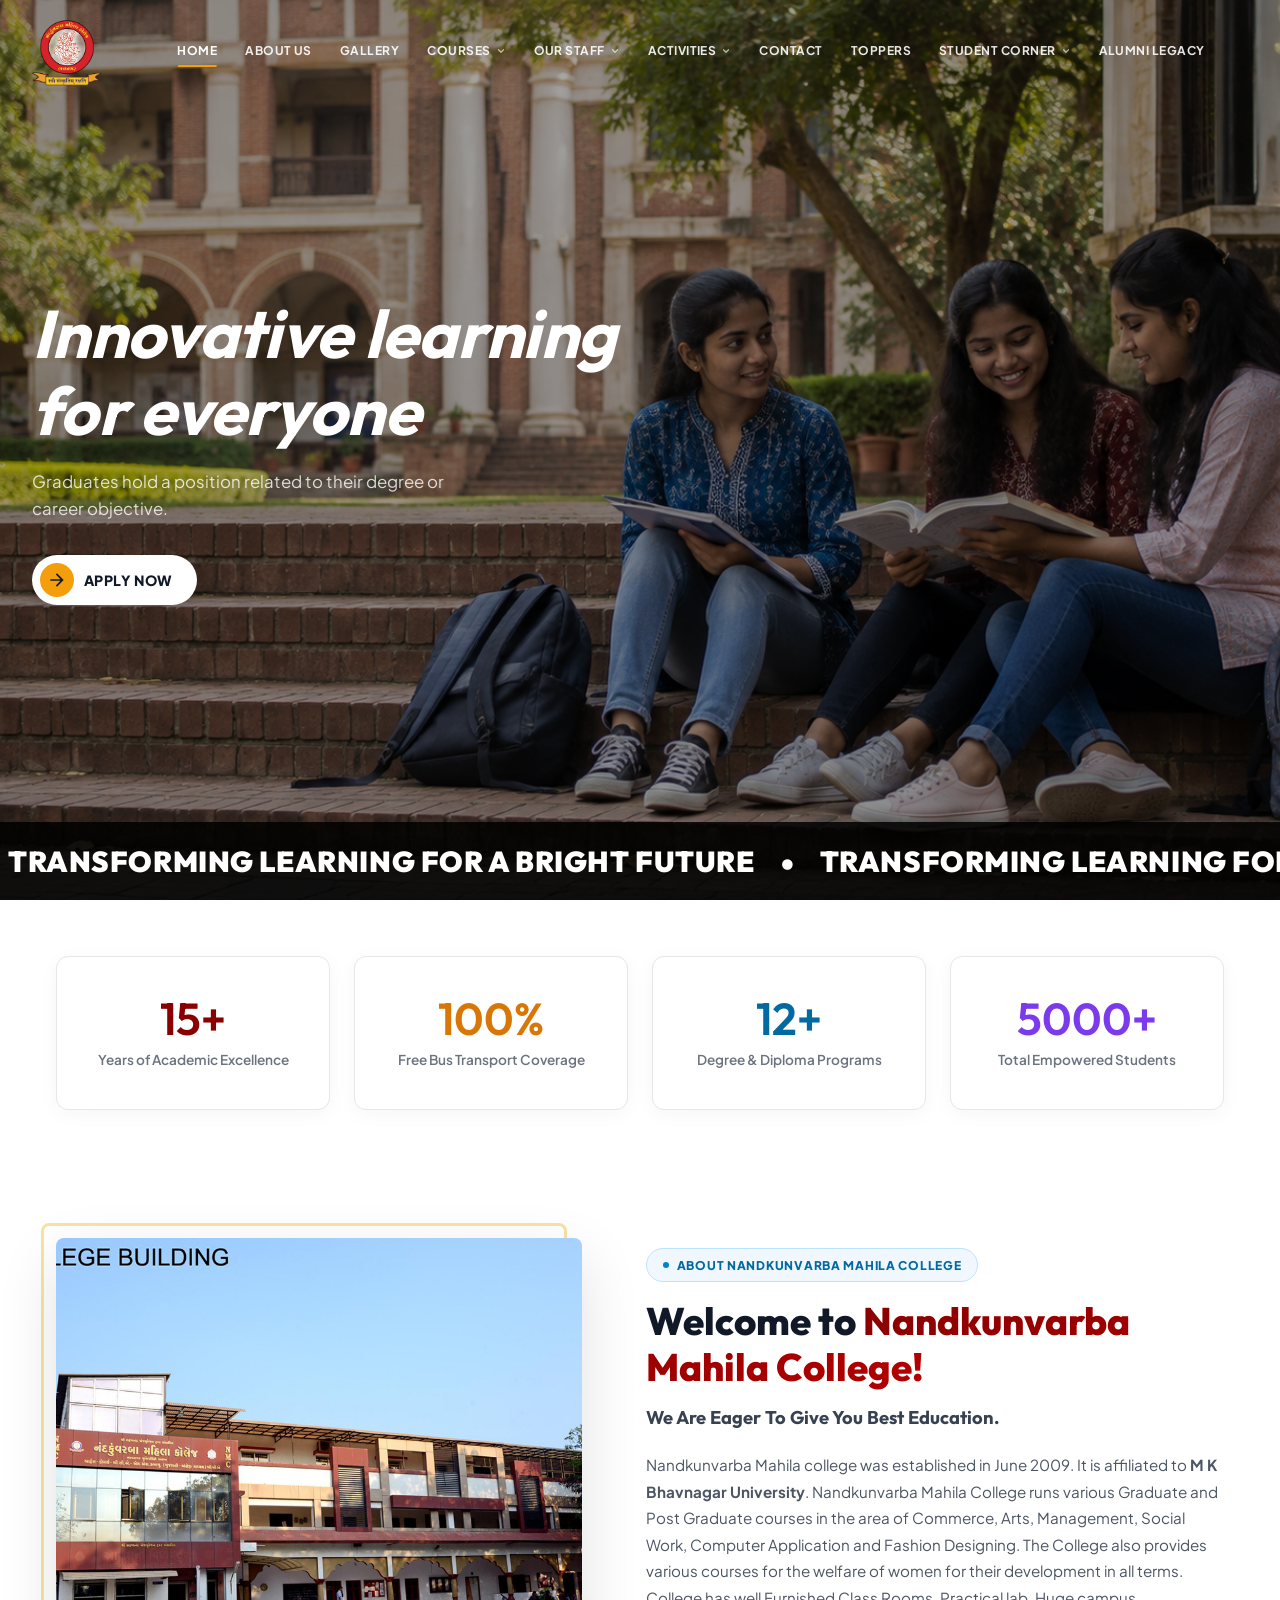
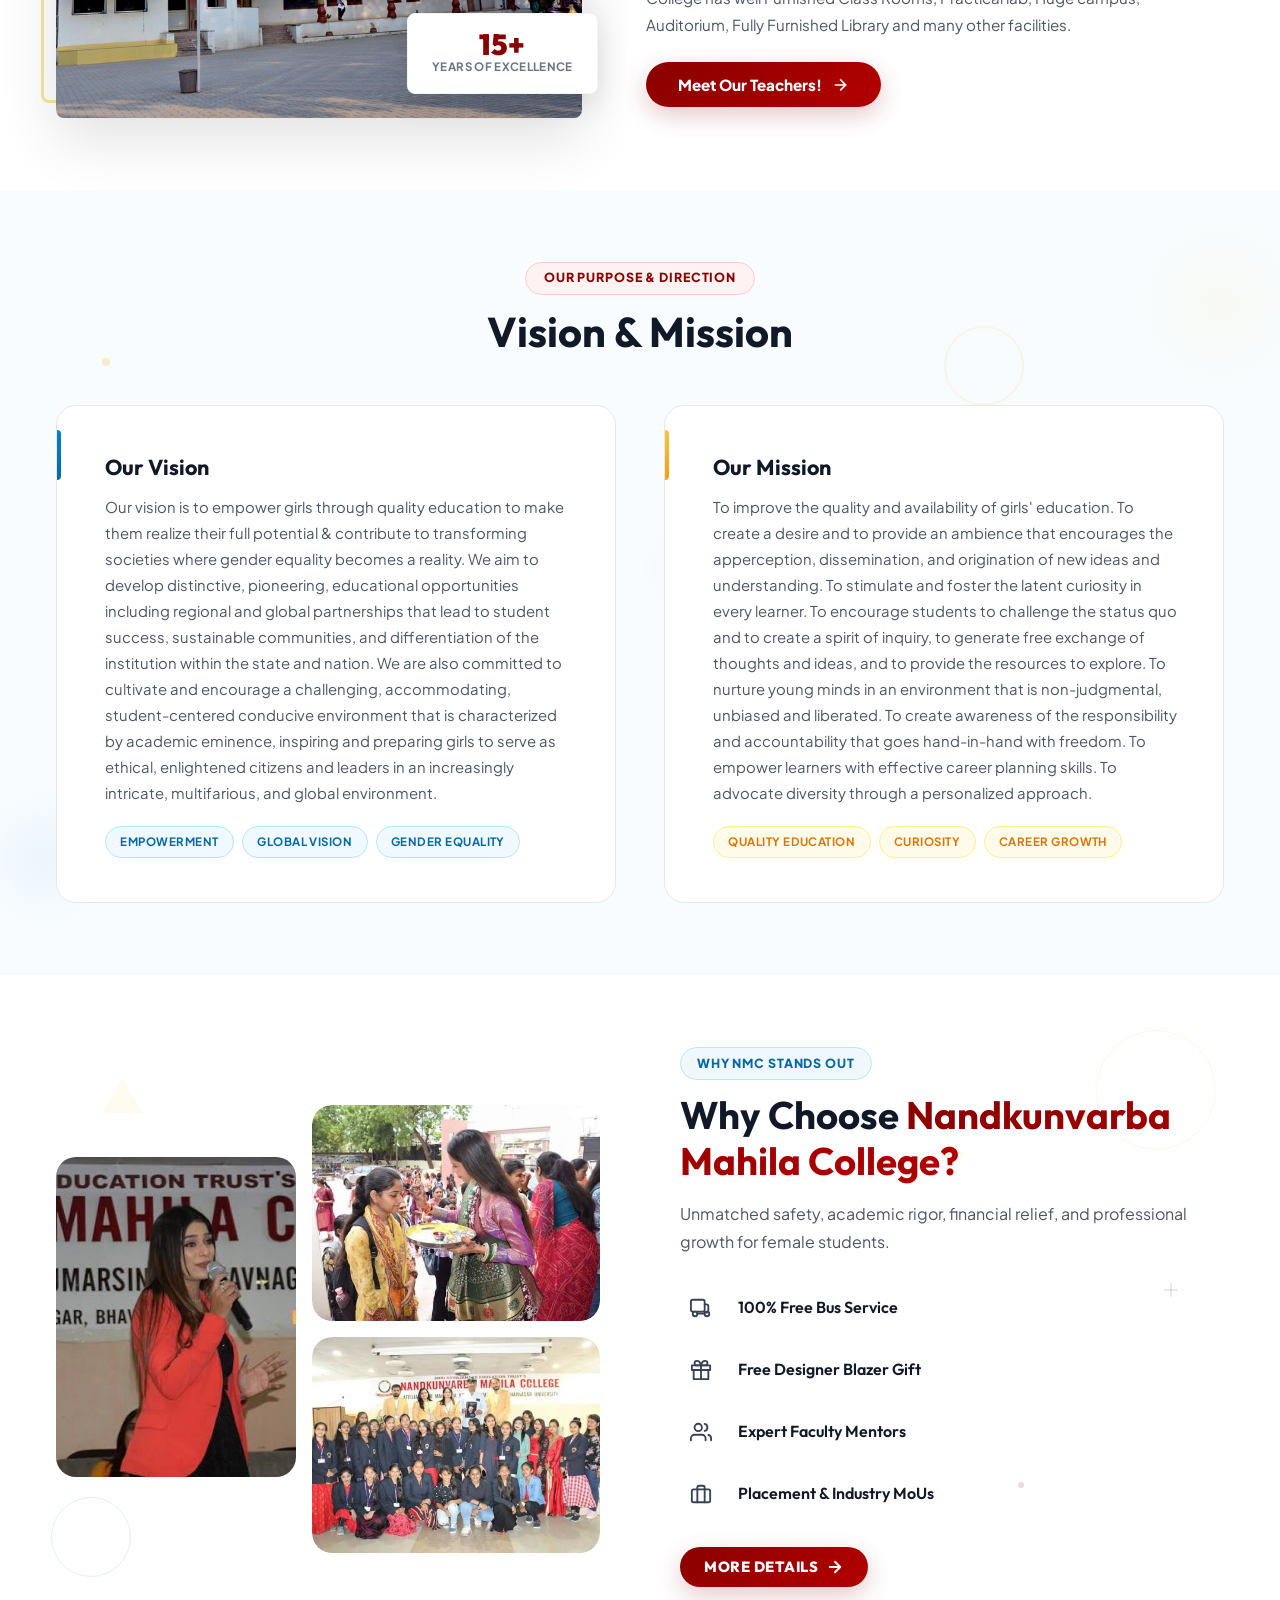
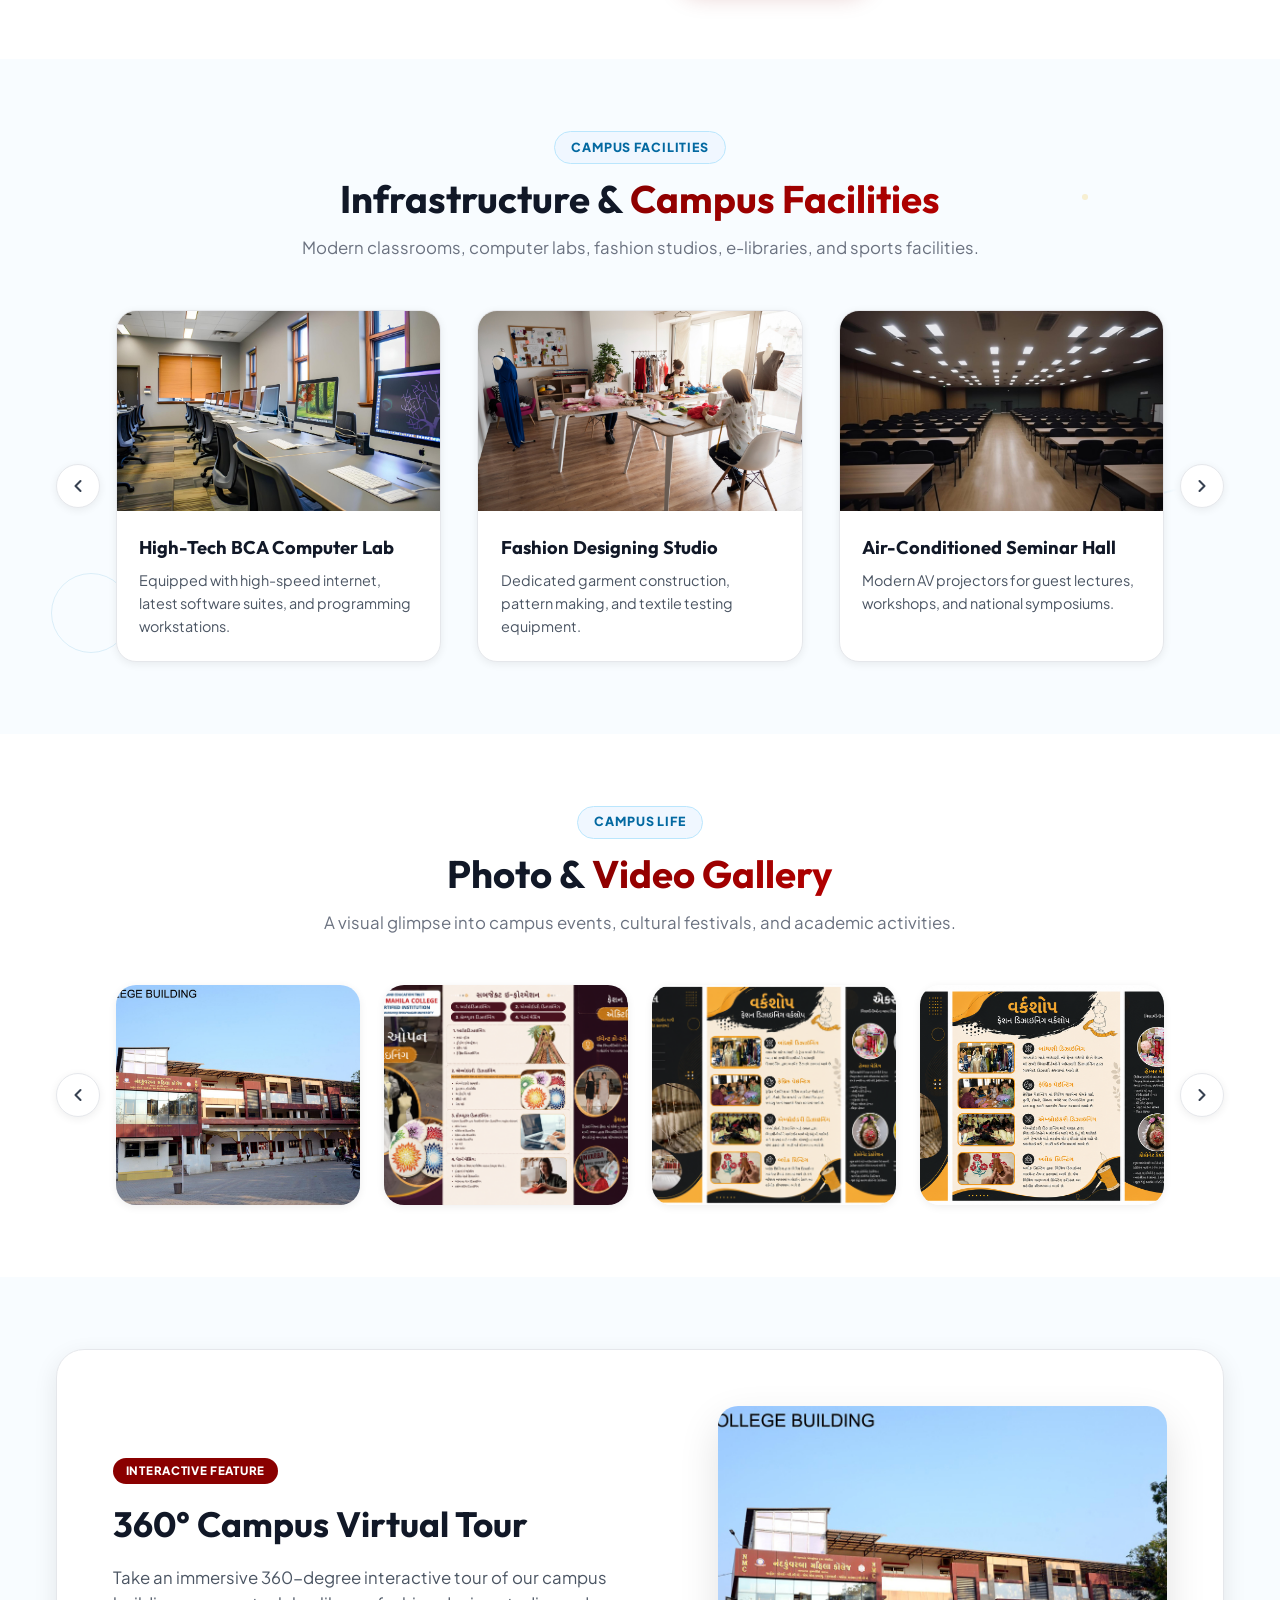
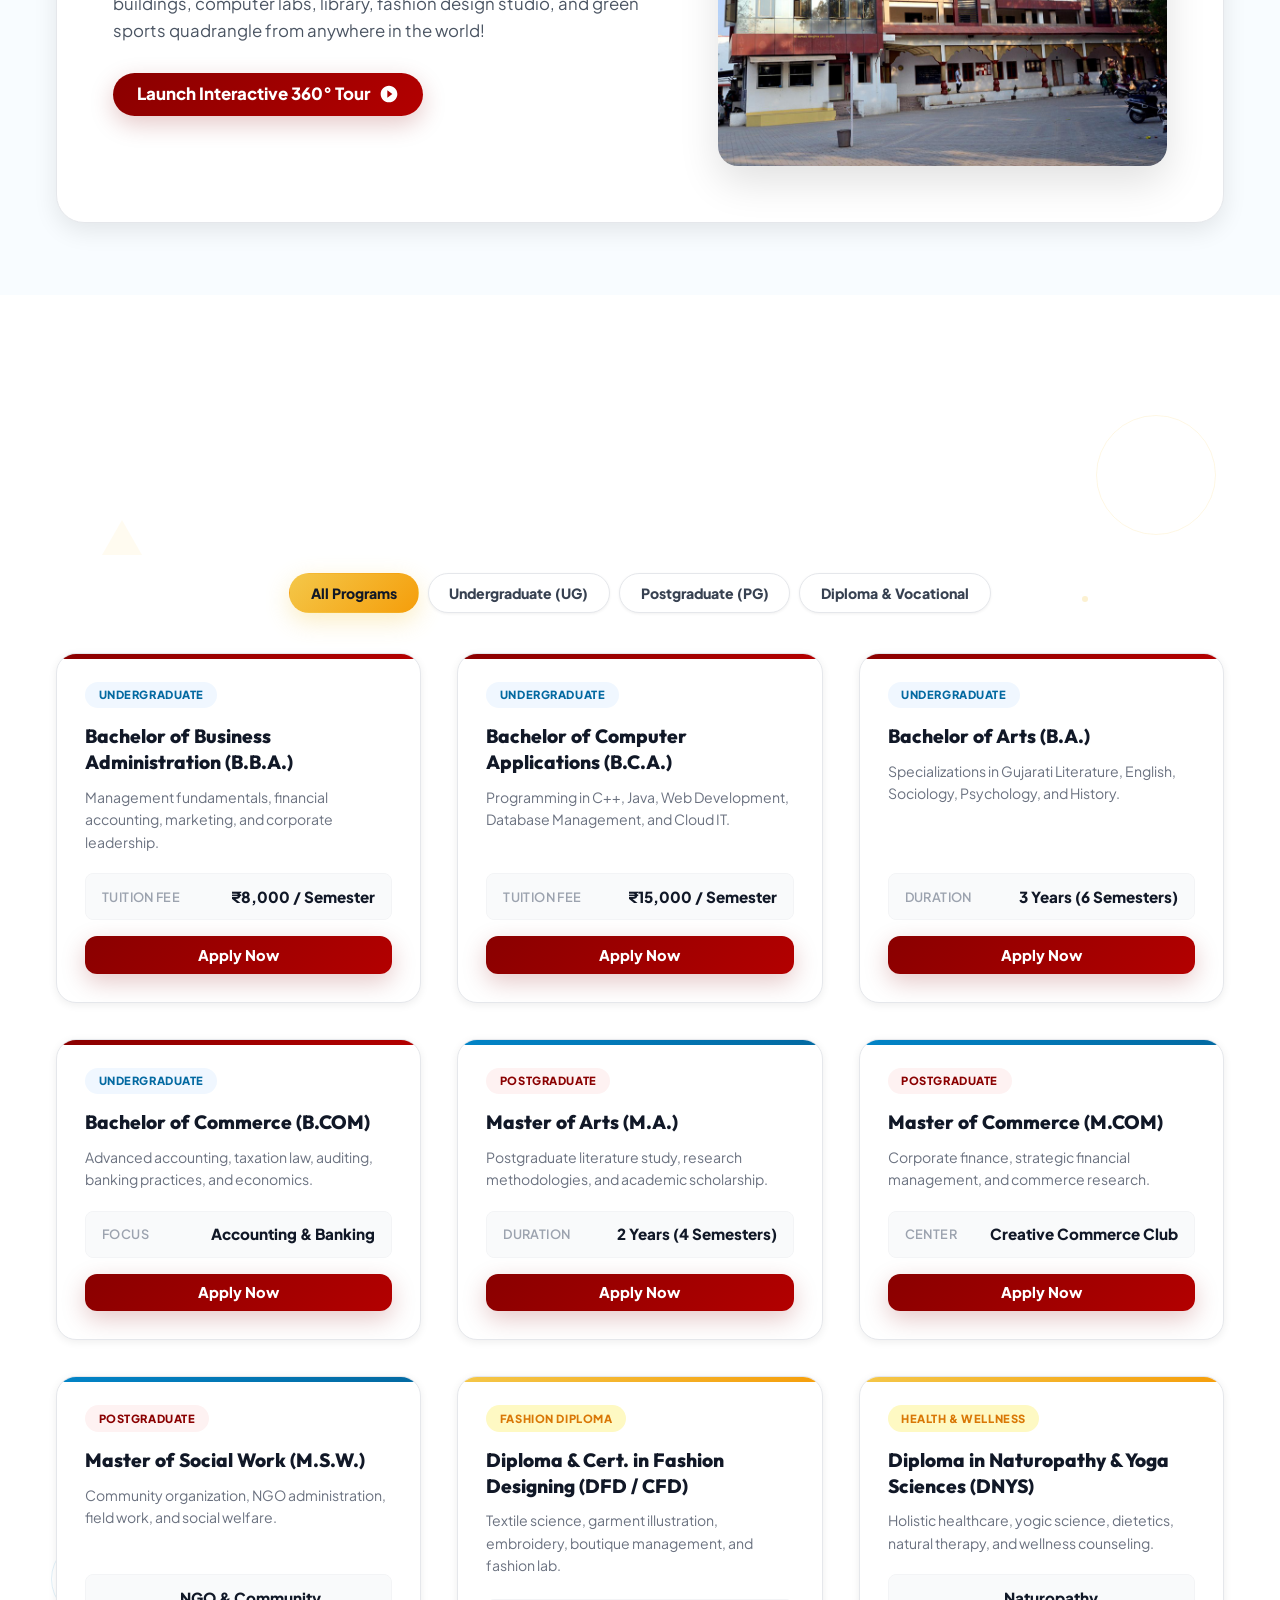
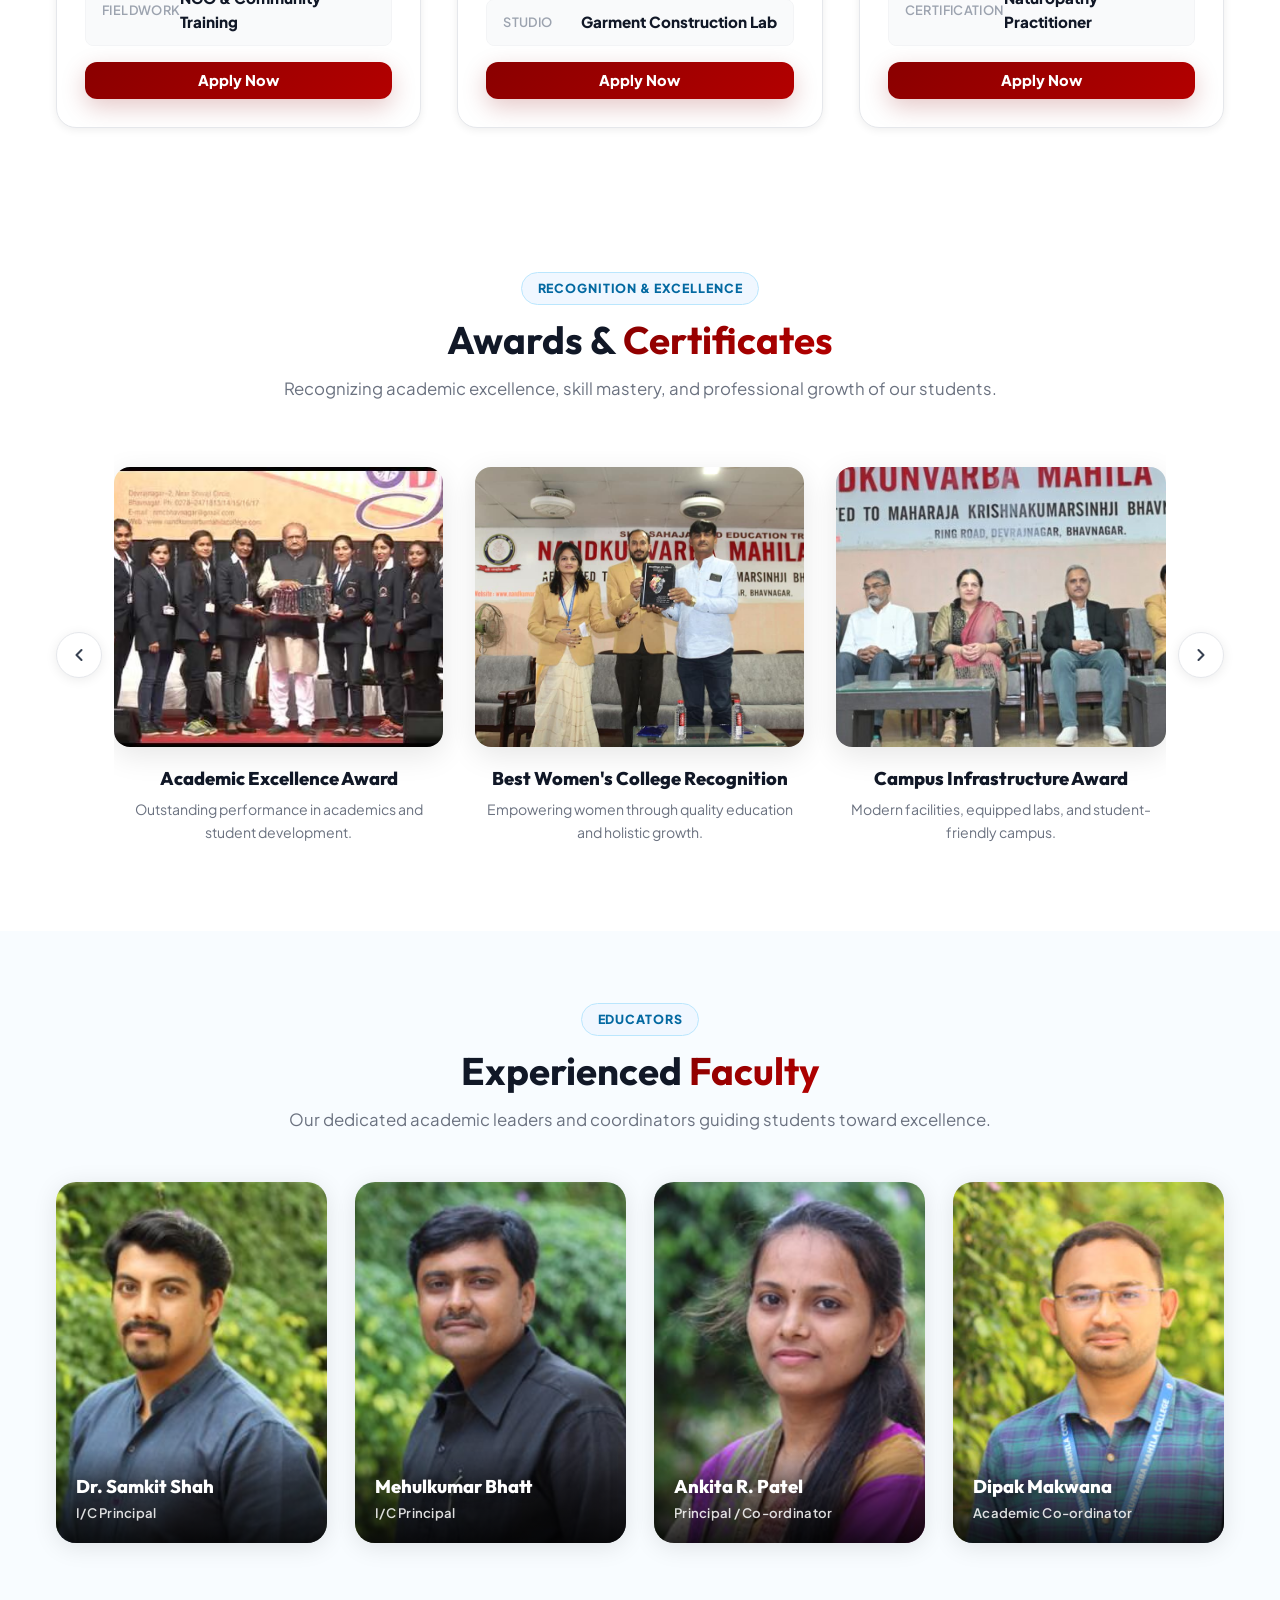
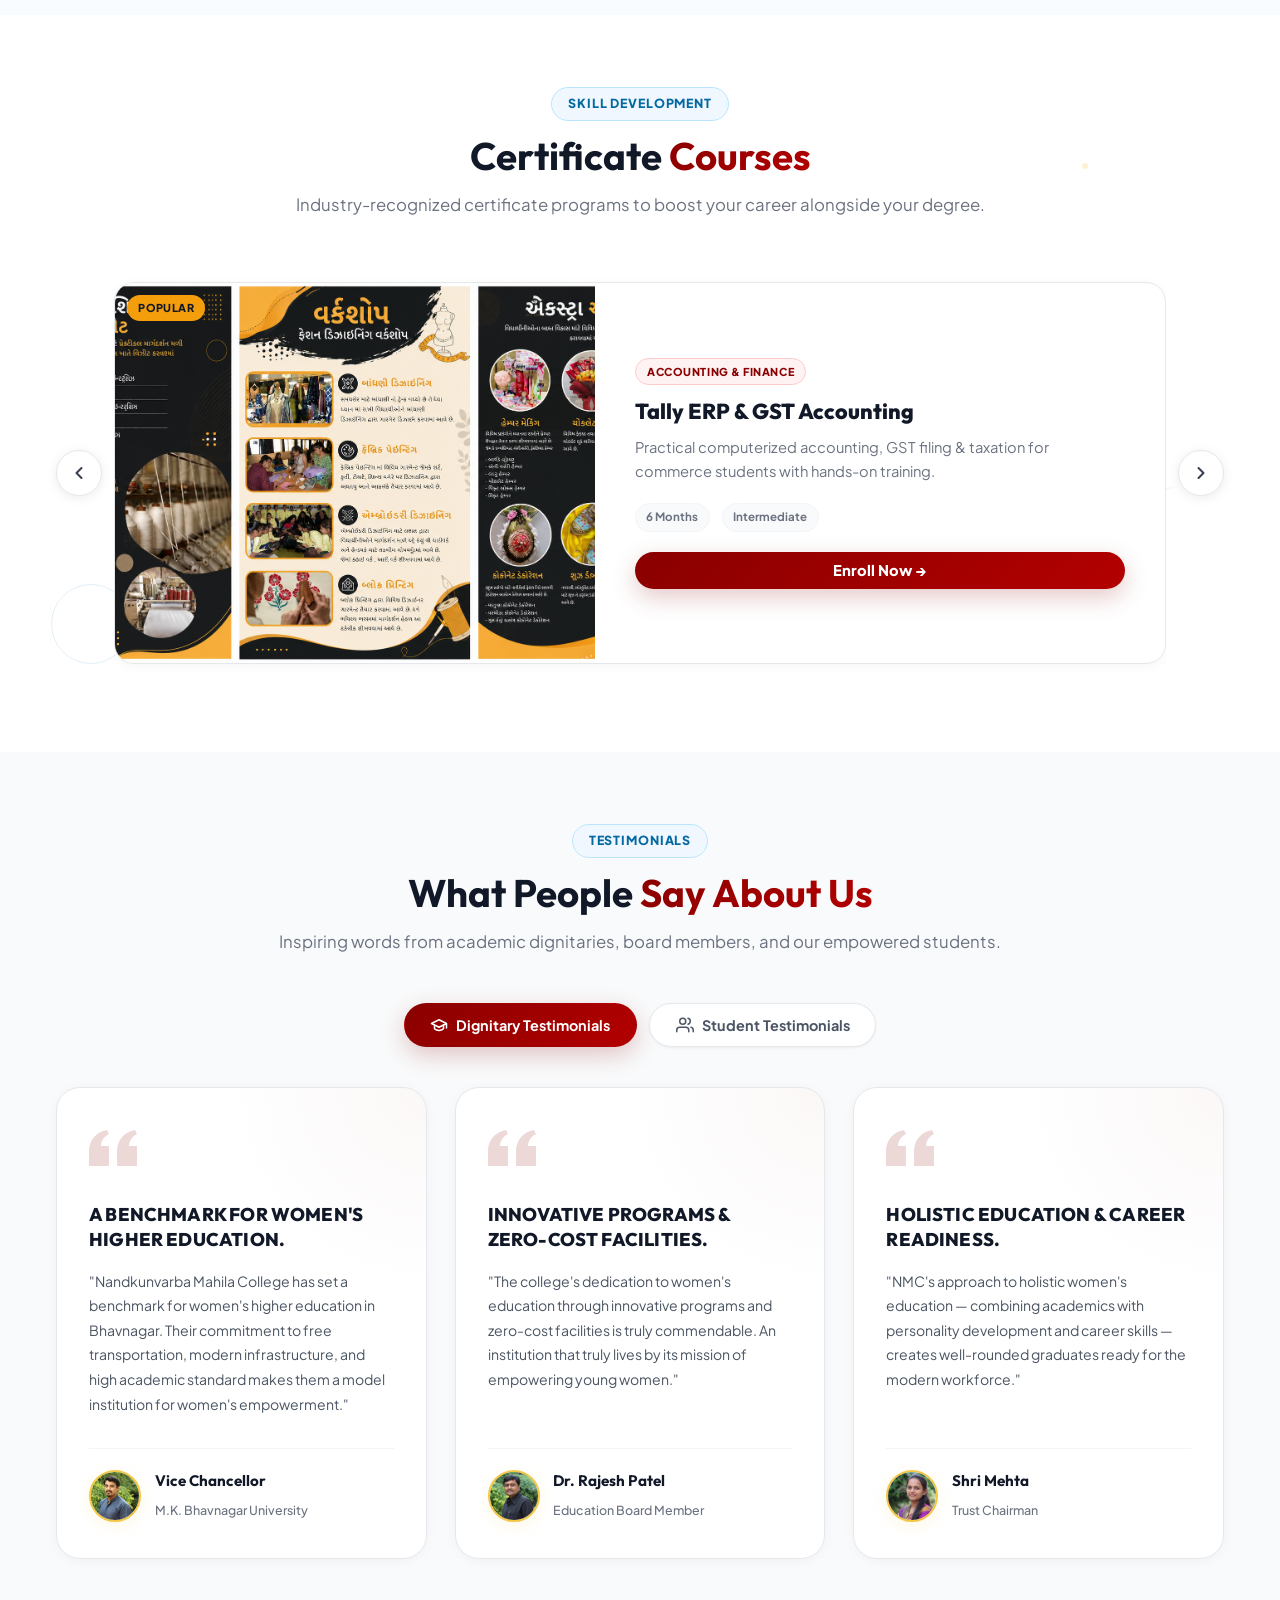
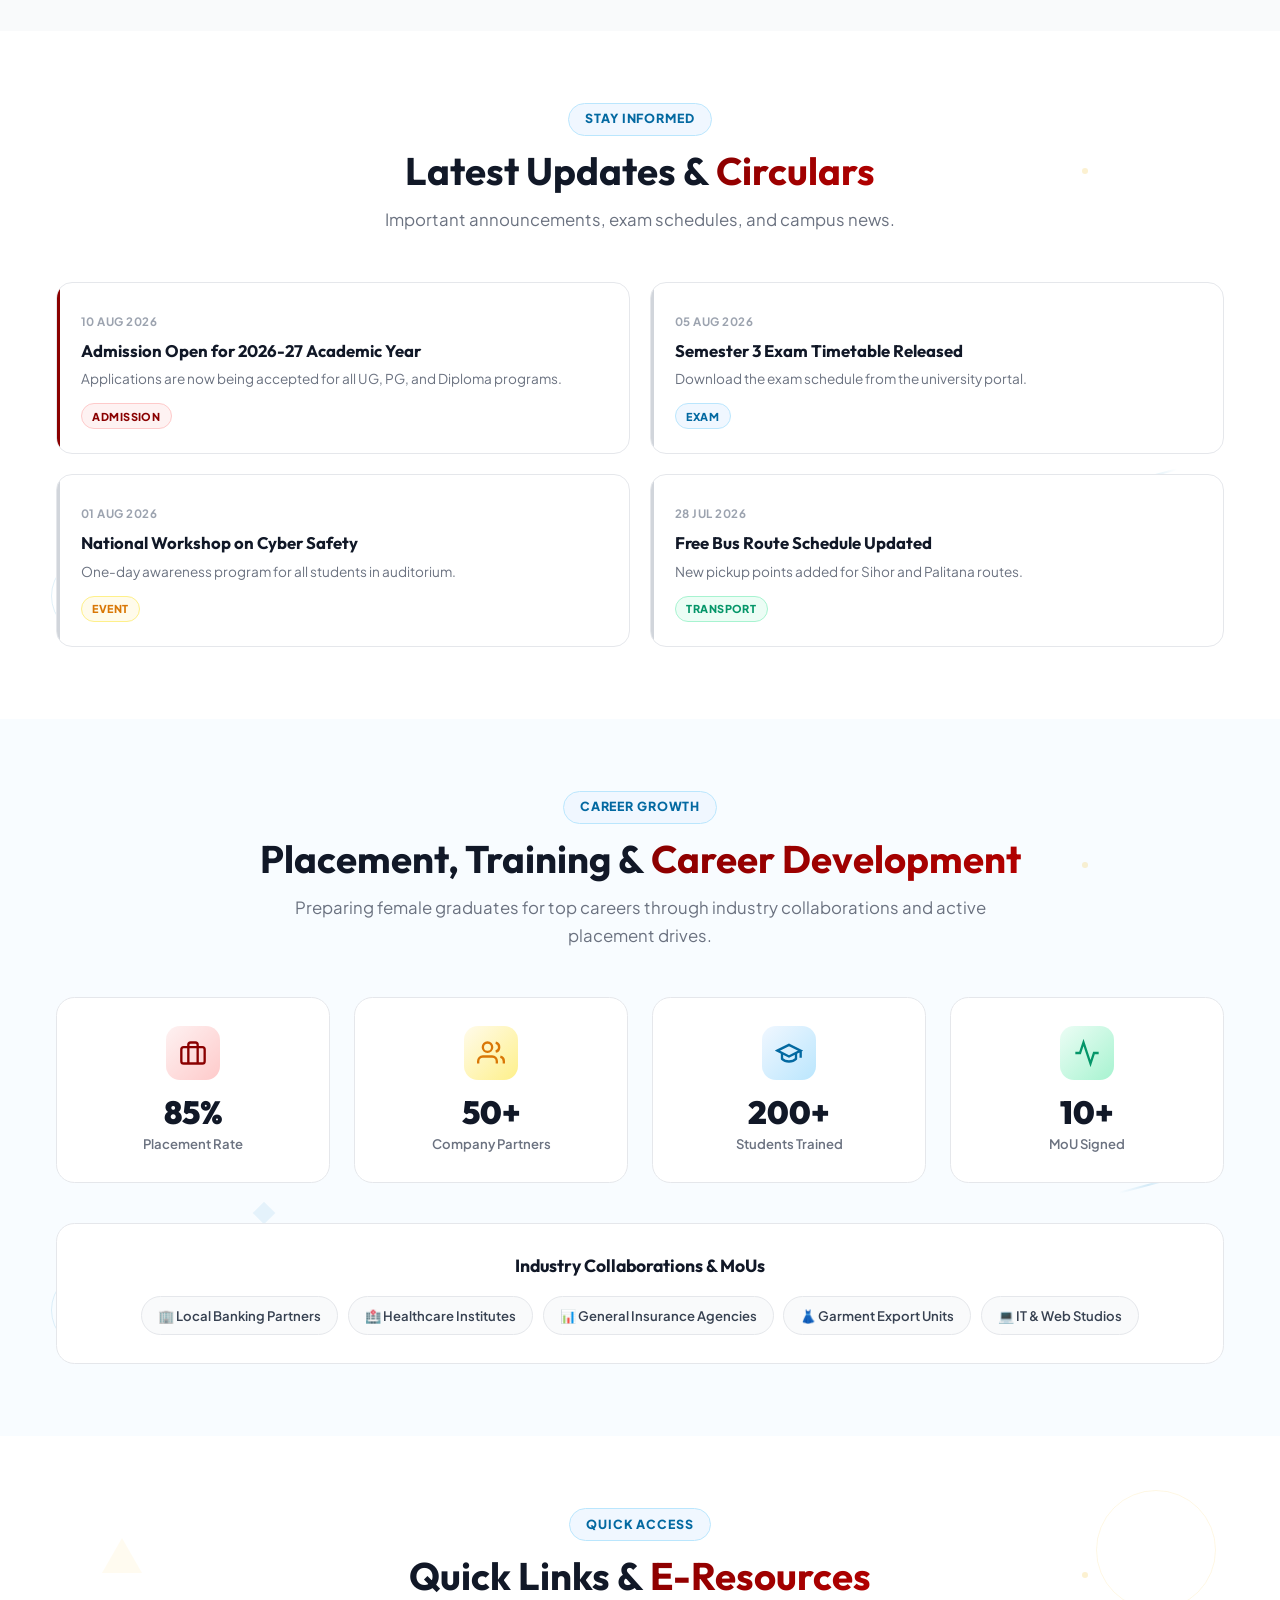
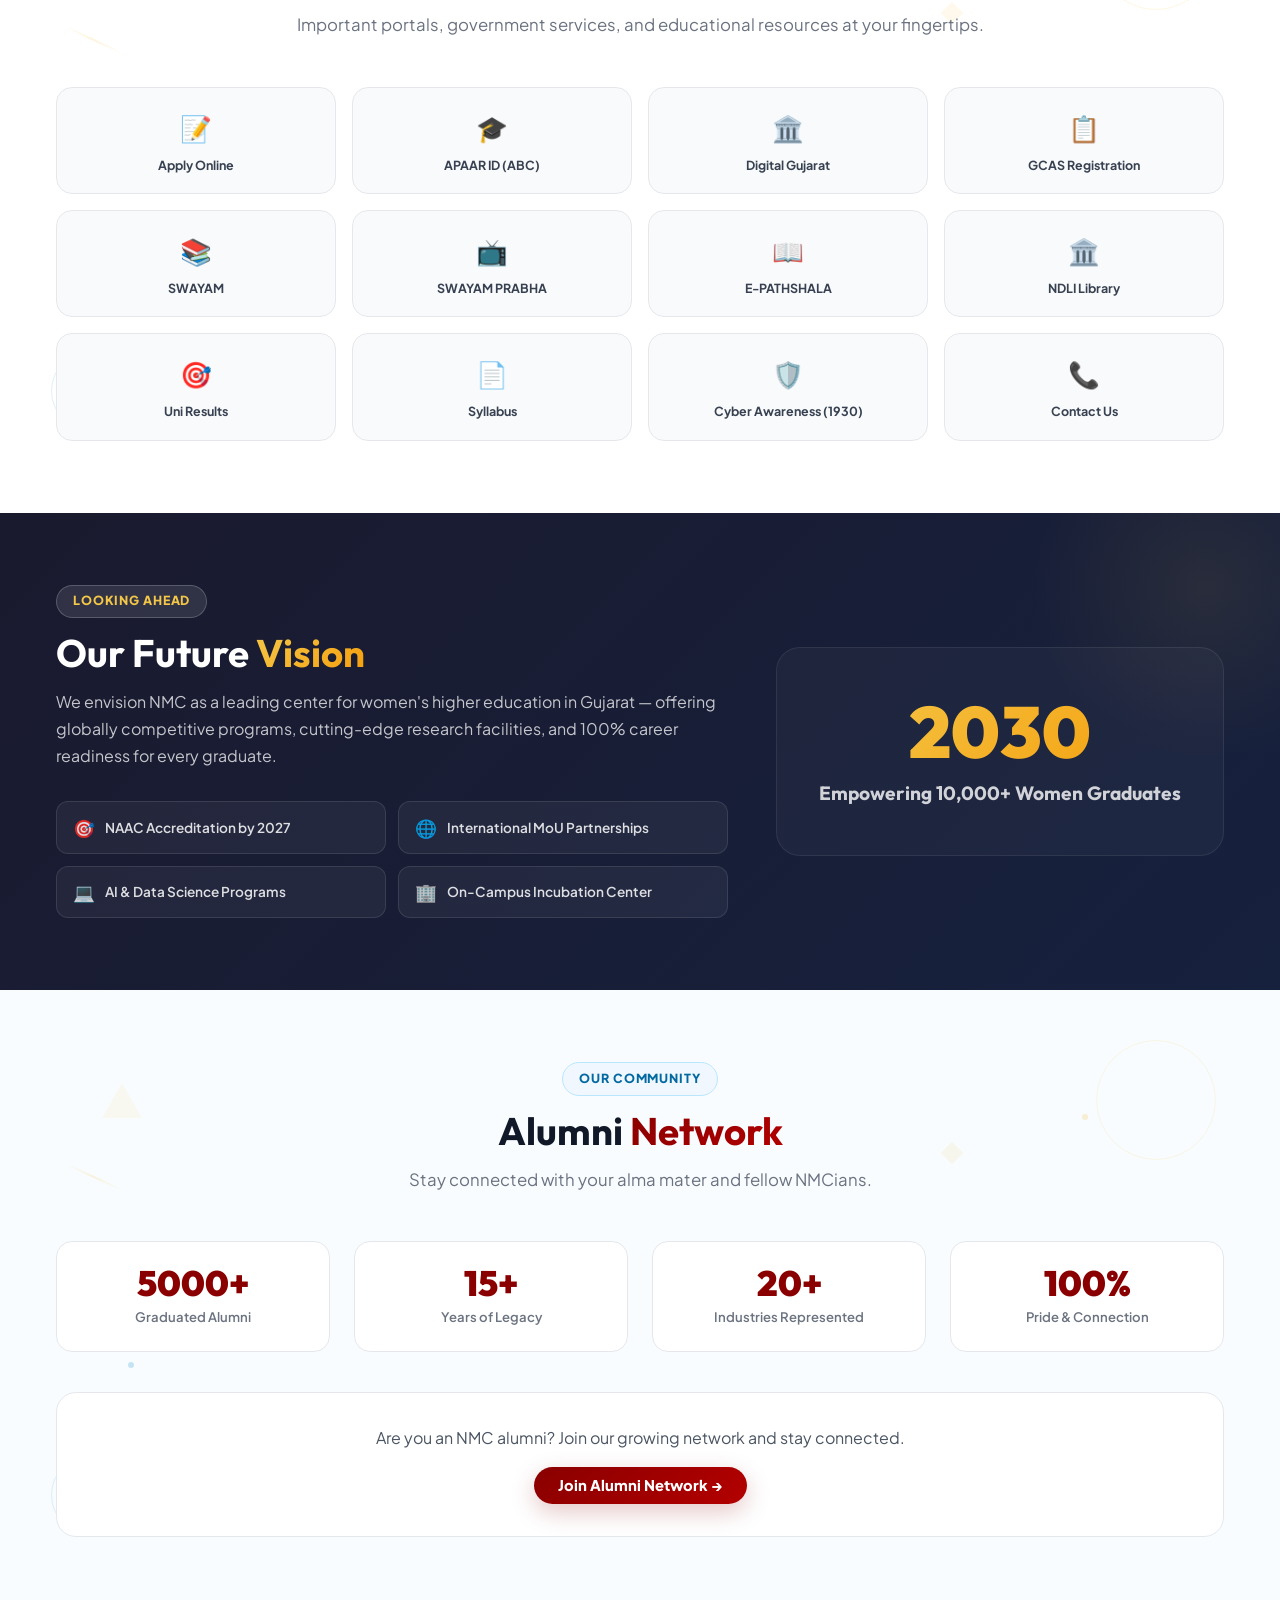
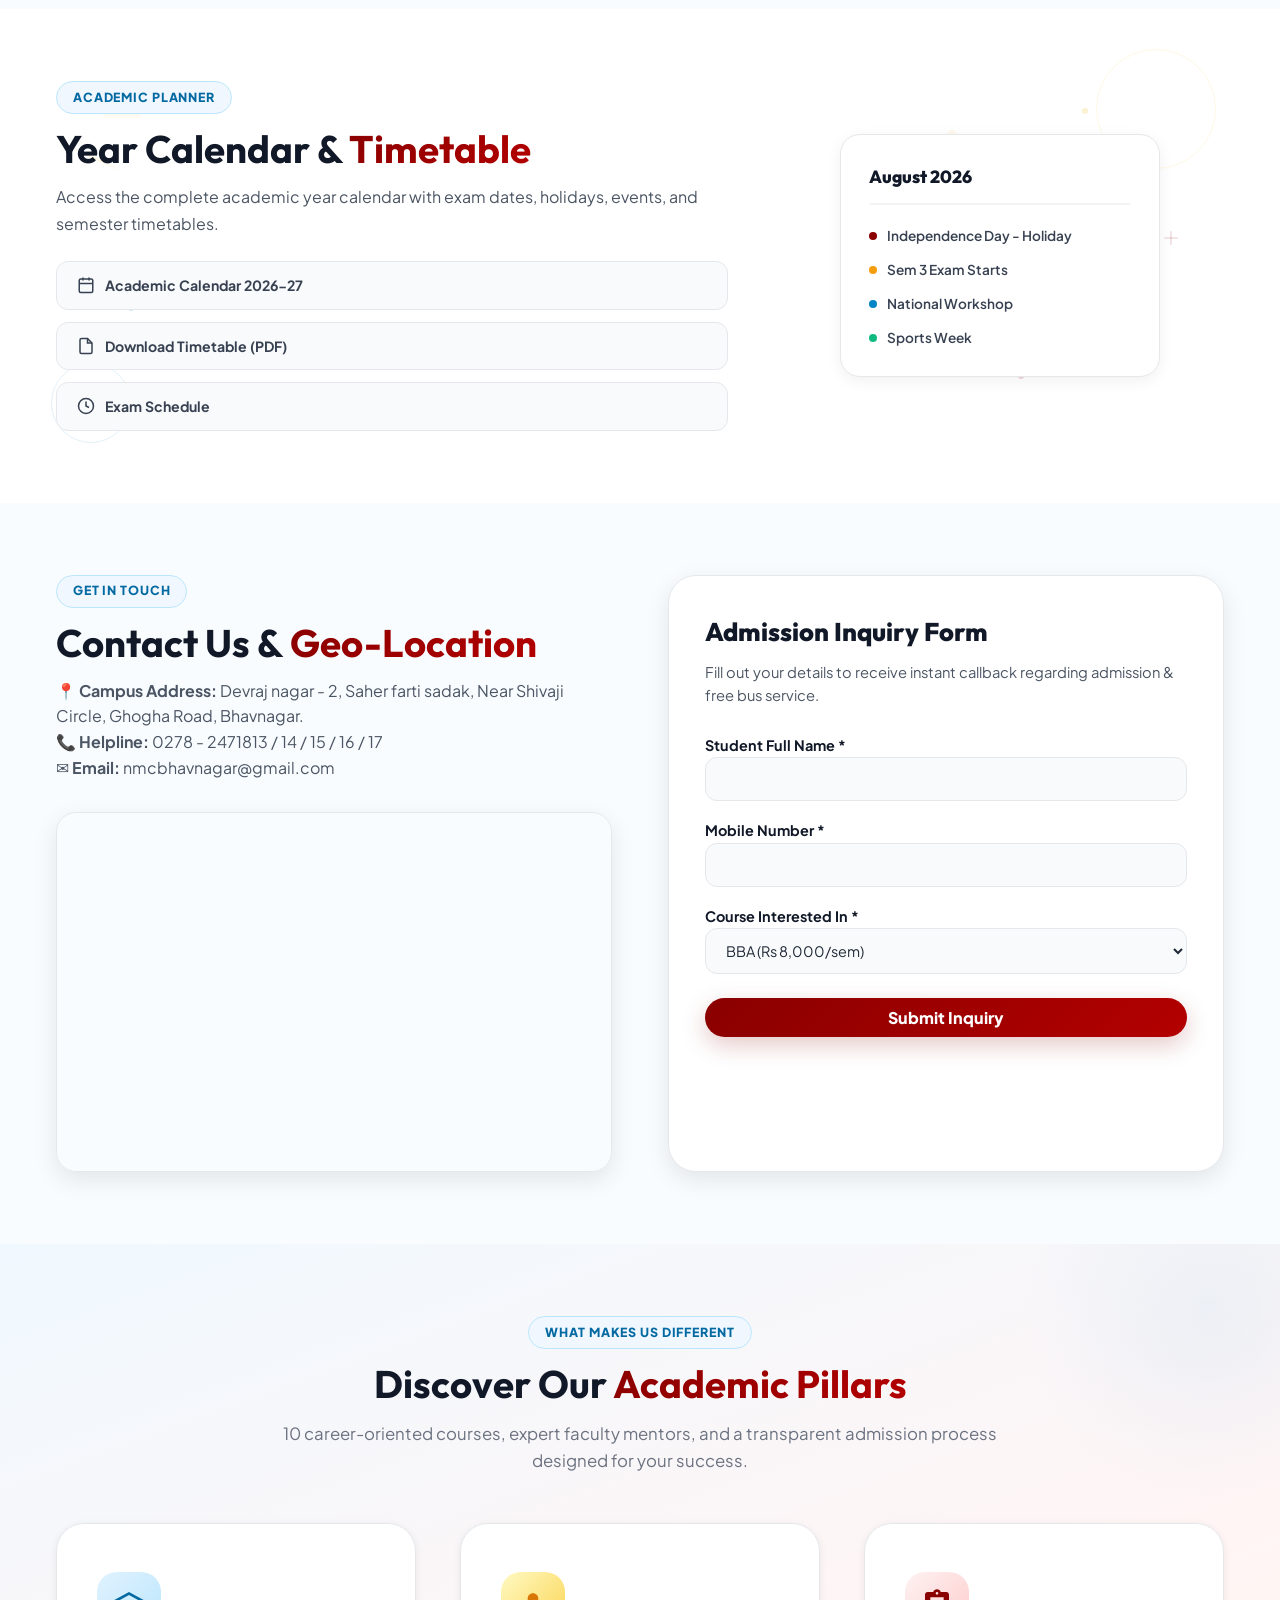
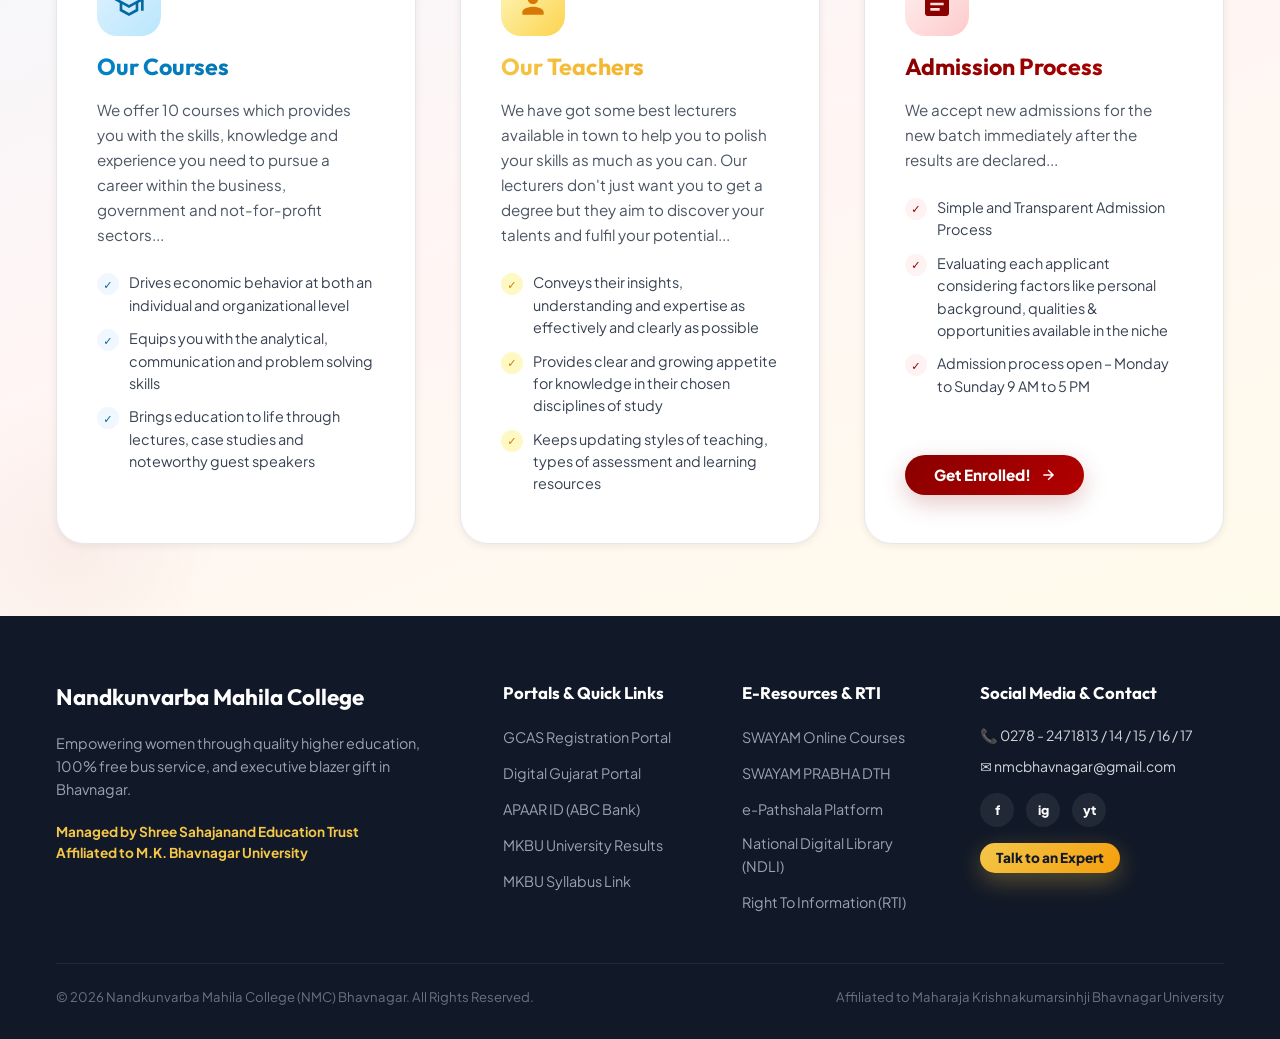
==== commit 57f97a58: "add" ====
--- a/index.html
+++ b/index.html
@@ -24,179 +24,139 @@
 
 
 
-  <!-- 2. HEADER & TWO-TIER NAVIGATION NAVBAR -->
-  <header class="header" id="header">
-    <div class="header-container">
-      <!-- Top Row: Full Logo Image + Helpline + Reference Buttons -->
-      <div class="header-top-row">
-        <a href="index.html" class="brand-logo-link" title="Nandkunvarba Mahila College">
-          <img src="NMC-logo.png" alt="Nandkunvarba Mahila College Logo" class="header-full-logo">
-        </a>
-
-        <div class="header-top-actions">
-          <div class="header-helpline">
-            <span class="helpline-label">📞 Admission Helpline:</span>
-            <span class="helpline-num">0278 - 2471813 / 14 / 15 / 16 / 17</span>
-          </div>
-        </div>
-      </div>
-
-      <!-- Bottom Row: Clean Horizontal Navigation Menu Bar -->
-      <div class="header-nav-row">
-        <ul class="nav-menu">
-          <li><a href="#home" class="nav-link active">Home</a></li>
-          <li><a href="#overview" class="nav-link">About Us</a></li>
-          <li><a href="#facilities" class="nav-link">Campus Facilities</a></li>
-          <li><a href="#tour" class="nav-link">360° Virtual Tour</a></li>
-          <li><a href="#programs" class="nav-link">Academic Programs</a></li>
-          <li><a href="#certificates" class="nav-link">Certificate Courses</a></li>
-          <li><a href="#faculty" class="nav-link">Faculty</a></li>
-          <li><a href="#gallery" class="nav-link">Gallery</a></li>
-          <li><a href="#contact" class="nav-link">Contact Us</a></li>
+  <!-- 2. HEADER - TRANSPARENT OVERLAY ON HERO -->
+  <header class="hero-header" id="header">
+    <div class="hero-header-container">
+      <!-- College Logo -->
+      <a href="index.html" class="hero-logo-box" title="Nandkunvarba Mahila College">
+        <img src="Images/New Logo 1.png" alt="NMC Logo" class="hero-logo-img">
+      </a>
+
+      <!-- Navigation Links -->
+      <nav class="hero-nav">
+        <ul class="hero-nav-menu">
+          <li><a href="#home" class="hero-nav-link active">HOME</a></li>
+          <li><a href="#overview" class="hero-nav-link">ABOUT US</a></li>
+          <li><a href="#gallery" class="hero-nav-link">GALLERY</a></li>
+          <li class="hero-nav-dropdown">
+            <a href="#programs" class="hero-nav-link">COURSES <svg width="10" height="10" viewBox="0 0 24 24" fill="none" stroke="currentColor" stroke-width="3" stroke-linecap="round" stroke-linejoin="round"><polyline points="6 9 12 15 18 9"></polyline></svg></a>
+          </li>
+          <li class="hero-nav-dropdown">
+            <a href="#faculty" class="hero-nav-link">OUR STAFF <svg width="10" height="10" viewBox="0 0 24 24" fill="none" stroke="currentColor" stroke-width="3" stroke-linecap="round" stroke-linejoin="round"><polyline points="6 9 12 15 18 9"></polyline></svg></a>
+          </li>
+          <li class="hero-nav-dropdown">
+            <a href="#" class="hero-nav-link">ACTIVITIES <svg width="10" height="10" viewBox="0 0 24 24" fill="none" stroke="currentColor" stroke-width="3" stroke-linecap="round" stroke-linejoin="round"><polyline points="6 9 12 15 18 9"></polyline></svg></a>
+          </li>
+          <li><a href="#contact" class="hero-nav-link">CONTACT</a></li>
+          <li><a href="#" class="hero-nav-link">TOPPERS</a></li>
+          <li class="hero-nav-dropdown">
+            <a href="#" class="hero-nav-link">STUDENT CORNER <svg width="10" height="10" viewBox="0 0 24 24" fill="none" stroke="currentColor" stroke-width="3" stroke-linecap="round" stroke-linejoin="round"><polyline points="6 9 12 15 18 9"></polyline></svg></a>
+          </li>
+          <li><a href="#" class="hero-nav-link">ALUMNI LEGACY</a></li>
         </ul>
-
-        <div class="hamburger" id="hamburger">
-          <span></span>
-          <span></span>
-          <span></span>
-        </div>
+      </nav>
+
+      <!-- Mobile Hamburger -->
+      <div class="hamburger" id="hamburger">
+        <span></span>
+        <span></span>
+        <span></span>
       </div>
     </div>
   </header>
 
-  <!-- 3. DYNAMIC HERO BANNER SLIDER (FULL WIDTH) -->
-  <section class="hero-slider-section" id="home">
-    <div class="banner-slider-wrapper" id="bannerSlider" title="Click anywhere to slide banner">
-      <!-- Track containing slides -->
-      <div class="banner-slider-track">
-        <!-- Slide 1 -->
-        <div class="banner-slide active" data-index="0">
-          <img src="Banner1_800.png" alt="NMC Fashion Designing & Extra Activity Banner 1" class="banner-img">
-        </div>
-        <!-- Slide 2 -->
-        <div class="banner-slide" data-index="1">
-          <img src="Banner2_800.png" alt="NMC Fashion Designing Admission Open Banner 2" class="banner-img">
-        </div>
-      </div>
-
-      <!-- Modern Unobtrusive Bottom Control Bar (Prev / Dots / Next) -->
-      <div class="banner-controls-bar">
-        <button class="banner-nav-btn banner-prev" id="bannerPrev" aria-label="Previous Banner">
-          <svg width="18" height="18" viewBox="0 0 24 24" fill="none" stroke="currentColor" stroke-width="2.5"
-            stroke-linecap="round" stroke-linejoin="round">
-            <polyline points="15 18 9 12 15 6"></polyline>
-          </svg>
-          <!-- <span>Prev</span> -->
-        </button>
-
-        <div class="banner-dots" id="bannerDots">
-          <span class="banner-dot active" data-slide="0" title="Banner 1"></span>
-          <span class="banner-dot" data-slide="1" title="Banner 2"></span>
-        </div>
-
-        <button class="banner-nav-btn banner-next" id="bannerNext" aria-label="Next Banner">
-          <!-- <span>Next</span> -->
-          <svg width="18" height="18" viewBox="0 0 24 24" fill="none" stroke="currentColor" stroke-width="2.5"
-            stroke-linecap="round" stroke-linejoin="round">
-            <polyline points="9 18 15 12 9 6"></polyline>
-          </svg>
-        </button>
-      </div>
-    </div>
-  </section>
-
-  <!-- 4. STATS COUNTER BAR (STUDENTS ON CAMPUS / YEARS OF EXCELLENCE) -->
-  <section class="stats-counter-section">
-    <div class="container">
-      <div class="stats-card-grid">
-        <div class="stat-box">
-          <div class="stat-icon icon-crimson">
-            <svg width="26" height="26" viewBox="0 0 24 24" fill="none" stroke="currentColor" stroke-width="2.2"
-              stroke-linecap="round" stroke-linejoin="round">
-              <path d="M22 10v6M2 10l10-5 10 5-10 5z" />
-              <path d="M6 12v5c3 3 9 3 12 0v-5" />
-            </svg>
-          </div>
-          <div>
-            <div class="stat-number" data-target="15" data-suffix="+">0</div>
-            <div class="stat-label">Years of Academic Excellence</div>
-          </div>
-        </div>
-
-        <div class="stat-box">
-          <div class="stat-icon icon-gold">
-            <svg width="26" height="26" viewBox="0 0 24 24" fill="none" stroke="currentColor" stroke-width="2.2"
-              stroke-linecap="round" stroke-linejoin="round">
-              <path
-                d="M19 17h2c.6 0 1-.4 1-1v-3c0-.9-.7-1.7-1.5-1.9C18.7 10.6 16 10 16 10s-1.3-1.4-2.2-2.3c-.5-.4-1.1-.7-1.8-.7H5c-1.1 0-2 .9-2 2v9c0 .6.4 1 1 1h2" />
-              <circle cx="7" cy="17" r="2" />
-              <circle cx="17" cy="17" r="2" />
-            </svg>
-          </div>
-          <div>
-            <div class="stat-number" data-target="100" data-suffix="%">0</div>
-            <div class="stat-label">Free Bus Transport Coverage</div>
-          </div>
-        </div>
-
-        <div class="stat-box">
-          <div class="stat-icon icon-sky">
-            <svg width="26" height="26" viewBox="0 0 24 24" fill="none" stroke="currentColor" stroke-width="2.2"
-              stroke-linecap="round" stroke-linejoin="round">
-              <path d="M4 19.5A2.5 2.5 0 0 1 6.5 17H20" />
-              <path d="M6.5 2H20v20H6.5A2.5 2.5 0 0 1 4 19.5v-15A2.5 2.5 0 0 1 6.5 2z" />
-              <path d="M8 7h8" />
-              <path d="M8 11h6" />
-            </svg>
-          </div>
-          <div>
-            <div class="stat-number" data-target="12" data-suffix="+">0</div>
-            <div class="stat-label">Degree &amp; Diploma Programs</div>
-          </div>
-        </div>
-
-        <div class="stat-box">
-          <div class="stat-icon icon-purple">
-            <svg width="26" height="26" viewBox="0 0 24 24" fill="none" stroke="currentColor" stroke-width="2.2"
-              stroke-linecap="round" stroke-linejoin="round">
-              <path d="M17 21v-2a4 4 0 0 0-4-4H5a4 4 0 0 0-4 4v2" />
-              <circle cx="9" cy="7" r="4" />
-              <path d="M23 21v-2a4 4 0 0 0-3-3.87" />
-              <path d="M16 3.13a4 4 0 0 1 0 7.75" />
-            </svg>
-          </div>
-          <div>
-            <div class="stat-number" data-target="5000" data-suffix="+">0</div>
-            <div class="stat-label">Total Empowered Students</div>
-          </div>
-        </div>
-      </div>
-    </div>
-  </section>
-
-  <!-- 5. COLLEGE OVERVIEW & VISION, MISSION, FUTURE VISION -->
-  <section class="section-padding overview-section" id="overview">
-    <div class="container">
-      <div class="overview-grid">
-        <div>
-          <img src="https://nandkunvarbamahilacollege.com/wp-content/uploads/2018/11/DSC_0825-copy.jpg"
-            alt="NMC Campus View"
-            style="border-radius: var(--radius-lg); box-shadow: var(--shadow-lg); width: 100%; height: 460px; object-fit: cover;">
-        </div>
-
-        <div>
-          <div class="section-subtitle">
+  <!-- 3. FULL-SCREEN HERO BANNER WITH OVERLAY TEXT -->
+  <section class="hero-fullscreen" id="home">
+    <div class="hero-bg-image">
+      <img src="Images/Hero_Section.png" alt="NMC Campus Life" class="hero-bg-img">
+    </div>
+    <div class="hero-overlay"></div>
+    <div class="hero-content">
+      <h1 class="hero-main-title"><em>Innovative learning</em><br><em>for everyone</em></h1>
+      <p class="hero-subtitle">Graduates hold a position related to their degree or<br>career objective.</p>
+      <a href="#programs" class="hero-apply-btn">
+        <span class="hero-apply-icon">
+          <svg width="20" height="20" viewBox="0 0 24 24" fill="currentColor"><path d="M12 4l-1.41 1.41L16.17 11H4v2h12.17l-5.58 5.59L12 20l8-8z"/></svg>
+        </span>
+        <span>APPLY NOW</span>
+      </a>
+    </div>
+
+    <!-- MARQUEE TICKER - Inside hero at bottom -->
+    <div class="marquee-ticker">
+      <div class="marquee-track">
+        <span class="marquee-text">TRANSFORMING LEARNING FOR A BRIGHT FUTURE</span>
+        <span class="marquee-dot">•</span>
+        <span class="marquee-text">TRANSFORMING LEARNING FOR A BRIGHT FUTURE</span>
+        <span class="marquee-dot">•</span>
+        <span class="marquee-text">TRANSFORMING LEARNING FOR A BRIGHT FUTURE</span>
+        <span class="marquee-dot">•</span>
+        <span class="marquee-text">TRANSFORMING LEARNING FOR A BRIGHT FUTURE</span>
+        <span class="marquee-dot">•</span>
+        <span class="marquee-text">TRANSFORMING LEARNING FOR A BRIGHT FUTURE</span>
+        <span class="marquee-dot">•</span>
+        <span class="marquee-text">TRANSFORMING LEARNING FOR A BRIGHT FUTURE</span>
+        <span class="marquee-dot">•</span>
+      </div>
+    </div>
+  </section>
+
+  <!-- 4. PREMIUM STATS COUNTER -->
+  <section class="stats-premium-section">
+    <div class="container">
+      <div class="stats-premium-grid">
+        <div class="stat-premium-card">
+          <div class="stat-premium-number" data-target="15" data-suffix="+">0</div>
+          <div class="stat-premium-label">Years of Academic Excellence</div>
+        </div>
+
+        <div class="stat-premium-card">
+          <div class="stat-premium-number" data-target="100" data-suffix="%">0</div>
+          <div class="stat-premium-label">Free Bus Transport Coverage</div>
+        </div>
+
+        <div class="stat-premium-card">
+          <div class="stat-premium-number" data-target="12" data-suffix="+">0</div>
+          <div class="stat-premium-label">Degree &amp; Diploma Programs</div>
+        </div>
+
+        <div class="stat-premium-card">
+          <div class="stat-premium-number" data-target="5000" data-suffix="+">0</div>
+          <div class="stat-premium-label">Total Empowered Students</div>
+        </div>
+      </div>
+    </div>
+  </section>
+
+  <!-- 5. COLLEGE OVERVIEW - PREMIUM TWO COLUMN LAYOUT -->
+  <section class="section-padding about-premium-section" id="overview">
+    <div class="container">
+      <div class="about-premium-grid">
+        <!-- Left: Image with decorative elements -->
+        <div class="about-premium-img-wrap">
+          <div class="about-img-decoration"></div>
+          <div class="about-img-frame">
+            <img src="Images/NMC_Collage.jpg"
+              alt="NMC Campus View" class="about-premium-img">
+          </div>
+          <div class="about-img-badge">
+            <span class="about-badge-number">15+</span>
+            <span class="about-badge-text">Years of Excellence</span>
+          </div>
+        </div>
+
+        <!-- Right: Content -->
+        <div class="about-premium-content">
+          <div class="about-premium-tag">
+            <span class="about-tag-dot"></span>
             <span>About Nandkunvarba Mahila College</span>
           </div>
 
-          <h2 class="section-title">Welcome to <span>Nandkunvarba Mahila College!</span></h2>
-
-          <h3
-            style="font-family: var(--font-heading); font-size: 1.2rem; font-weight: 700; color: var(--gray-800); margin-bottom: 1.25rem;">
-            We Are Eager To Give You Best Education.
-          </h3>
-
-          <p style="font-size: 1rem; color: var(--gray-600); margin-bottom: 1.5rem; line-height: 1.65;">
+          <h2 class="about-premium-title">Welcome to <span>Nandkunvarba Mahila College!</span></h2>
+
+          <h3 class="about-premium-subtitle">We Are Eager To Give You Best Education.</h3>
+
+          <p class="about-premium-text">
             Nandkunvarba Mahila college was established in June 2009. It is affiliated to <strong>M K Bhavnagar
               University</strong>. Nandkunvarba Mahila College runs various Graduate and Post Graduate courses in the
             area of Commerce, Arts, Management, Social Work, Computer Application and Fashion Designing. The College
@@ -205,7 +165,7 @@
             facilities.
           </p>
 
-          <a href="#faculty" class="btn btn-crimson" style="font-size: 1rem; padding: 0.8rem 1.8rem;">
+          <a href="#faculty" class="btn btn-crimson about-premium-btn">
             <span>Meet Our Teachers!</span>
             <svg width="18" height="18" viewBox="0 0 24 24" fill="currentColor">
               <path d="M5 13h11.86l-5.43 5.43 1.42 1.42L21.14 12l-8.29-8.29-1.42 1.42L16.86 11H5v2z" />
@@ -291,69 +251,93 @@
   <!-- 6. WHY CHOOSE US? (STATIC) -->
   <section class="section-padding why-choose-section">
     <div class="container">
-      <div class="section-header">
-        <div class="section-subtitle">Why NMC Stands Out</div>
-        <h2 class="section-title" style="white-space: nowrap;">Why Choose <span>Nandkunvarba Mahila College?</span></h2>
-        <p class="section-description">Unmatched safety, academic rigor, financial relief, and professional growth for
-          female students.</p>
-      </div>
-
-      <div class="why-pro-grid">
-        <div class="why-pro-card">
-          <div class="why-pro-icon why-pro-icon-sky">
-            <svg width="28" height="28" viewBox="0 0 24 24" fill="none" stroke="currentColor" stroke-width="2"
+      <div class="why-choose-layout">
+        <!-- Left: Image Collage -->
+        <div class="why-choose-images">
+          <div class="why-img-collage">
+            <div class="why-img-large">
+              <img src="Images/Why us3.jpg" alt="NMC College Building">
+            </div>
+            <div class="why-img-small-group">
+              <div class="why-img-small">
+                <img src="Images/why us1.jpg" alt="NMC Workshop">
+              </div>
+              <div class="why-img-small">
+                <img src="Images/why us2.jpg" alt="NMC Subject Information">
+              </div>
+            </div>
+          </div>
+        </div>
+
+        <!-- Right: Content -->
+        <div class="why-choose-content">
+          <div class="section-subtitle">Why NMC Stands Out</div>
+          <h2 class="section-title">Why Choose <span>Nandkunvarba Mahila College?</span></h2>
+          <p class="why-choose-desc">Unmatched safety, academic rigor, financial relief, and professional growth for
+            female students.</p>
+
+          <div class="why-choose-features">
+            <div class="why-feature-item">
+              <div class="why-feature-icon">
+                <svg width="22" height="22" viewBox="0 0 24 24" fill="none" stroke="currentColor" stroke-width="2"
+                  stroke-linecap="round" stroke-linejoin="round">
+                  <rect x="1" y="3" width="15" height="13" rx="2" />
+                  <path d="M16 8h2a2 2 0 0 1 2 2v5a2 2 0 0 1-2 2h-2" />
+                  <circle cx="5.5" cy="18.5" r="2.5" />
+                  <circle cx="18.5" cy="18.5" r="2.5" />
+                  <path d="M8 18h8" />
+                </svg>
+              </div>
+              <span class="why-feature-text">100% Free Bus Service</span>
+            </div>
+
+            <div class="why-feature-item">
+              <div class="why-feature-icon">
+                <svg width="22" height="22" viewBox="0 0 24 24" fill="none" stroke="currentColor" stroke-width="2"
+                  stroke-linecap="round" stroke-linejoin="round">
+                  <polyline points="20 12 20 22 4 22 4 12" />
+                  <rect x="2" y="7" width="20" height="5" />
+                  <line x1="12" y1="22" x2="12" y2="7" />
+                  <path d="M12 7H7.5a2.5 2.5 0 0 1 0-5C11 2 12 7 12 7z" />
+                  <path d="M12 7h4.5a2.5 2.5 0 0 0 0-5C13 2 12 7 12 7z" />
+                </svg>
+              </div>
+              <span class="why-feature-text">Free Designer Blazer Gift</span>
+            </div>
+
+            <div class="why-feature-item">
+              <div class="why-feature-icon">
+                <svg width="22" height="22" viewBox="0 0 24 24" fill="none" stroke="currentColor" stroke-width="2"
+                  stroke-linecap="round" stroke-linejoin="round">
+                  <path d="M17 21v-2a4 4 0 0 0-4-4H5a4 4 0 0 0-4 4v2" />
+                  <circle cx="9" cy="7" r="4" />
+                  <path d="M23 21v-2a4 4 0 0 0-3-3.87" />
+                  <path d="M16 3.13a4 4 0 0 1 0 7.75" />
+                </svg>
+              </div>
+              <span class="why-feature-text">Expert Faculty Mentors</span>
+            </div>
+
+            <div class="why-feature-item">
+              <div class="why-feature-icon">
+                <svg width="22" height="22" viewBox="0 0 24 24" fill="none" stroke="currentColor" stroke-width="2"
+                  stroke-linecap="round" stroke-linejoin="round">
+                  <rect x="2" y="7" width="20" height="14" rx="2" ry="2" />
+                  <path d="M16 21V5a2 2 0 0 0-2-2h-4a2 2 0 0 0-2 2v16" />
+                </svg>
+              </div>
+              <span class="why-feature-text">Placement &amp; Industry MoUs</span>
+            </div>
+          </div>
+
+          <a href="#facilities" class="why-choose-btn">
+            MORE DETAILS
+            <svg width="18" height="18" viewBox="0 0 24 24" fill="none" stroke="currentColor" stroke-width="2.5"
               stroke-linecap="round" stroke-linejoin="round">
-              <rect x="1" y="3" width="15" height="13" rx="2" />
-              <path d="M16 8h2a2 2 0 0 1 2 2v5a2 2 0 0 1-2 2h-2" />
-              <circle cx="5.5" cy="18.5" r="2.5" />
-              <circle cx="18.5" cy="18.5" r="2.5" />
-              <path d="M8 18h8" />
+              <path d="M5 12h14" />
+              <path d="M12 5l7 7-7 7" />
             </svg>
-          </div>
-          <h3 class="why-pro-title">100% Free Bus Service</h3>
-          <p class="why-pro-desc">Complete pick-up &amp; drop bus transport covering Bhavnagar &amp; surrounding areas
-            for free.</p>
-        </div>
-
-        <div class="why-pro-card">
-          <div class="why-pro-icon why-pro-icon-gold">
-            <svg width="28" height="28" viewBox="0 0 24 24" fill="none" stroke="currentColor" stroke-width="2"
-              stroke-linecap="round" stroke-linejoin="round">
-              <polyline points="20 12 20 22 4 22 4 12" />
-              <rect x="2" y="7" width="20" height="5" />
-              <line x1="12" y1="22" x2="12" y2="7" />
-              <path d="M12 7H7.5a2.5 2.5 0 0 1 0-5C11 2 12 7 12 7z" />
-              <path d="M12 7h4.5a2.5 2.5 0 0 0 0-5C13 2 12 7 12 7z" />
-            </svg>
-          </div>
-          <h3 class="why-pro-title">Free Designer Blazer Gift</h3>
-          <p class="why-pro-desc">Welcome gift of official college blazer for every newly admitted student.</p>
-        </div>
-
-        <div class="why-pro-card">
-          <div class="why-pro-icon why-pro-icon-red">
-            <svg width="28" height="28" viewBox="0 0 24 24" fill="none" stroke="currentColor" stroke-width="2"
-              stroke-linecap="round" stroke-linejoin="round">
-              <path d="M17 21v-2a4 4 0 0 0-4-4H5a4 4 0 0 0-4 4v2" />
-              <circle cx="9" cy="7" r="4" />
-              <path d="M23 21v-2a4 4 0 0 0-3-3.87" />
-              <path d="M16 3.13a4 4 0 0 1 0 7.75" />
-            </svg>
-          </div>
-          <h3 class="why-pro-title">Expert Faculty Mentors</h3>
-          <p class="why-pro-desc">Highly qualified professors and coordinators giving individual academic attention.</p>
-        </div>
-
-        <div class="why-pro-card">
-          <div class="why-pro-icon why-pro-icon-sky">
-            <svg width="28" height="28" viewBox="0 0 24 24" fill="none" stroke="currentColor" stroke-width="2"
-              stroke-linecap="round" stroke-linejoin="round">
-              <rect x="2" y="7" width="20" height="14" rx="2" ry="2" />
-              <path d="M16 21V5a2 2 0 0 0-2-2h-4a2 2 0 0 0-2 2v16" />
-            </svg>
-          </div>
-          <h3 class="why-pro-title">Placement &amp; Industry MoUs</h3>
-          <p class="why-pro-desc">Dedicated placement cell, internship tie-ups, and campus interview training.</p>
+          </a>
         </div>
       </div>
     </div>
@@ -379,7 +363,7 @@
 
         <div class="facilities-grid">
           <div class="facility-card">
-            <img src="https://nandkunvarbamahilacollege.com/wp-content/uploads/2018/11/DSC_0194-copy.jpg"
+            <img src="Images/Computer Lab.jpg"
               alt="Computer Lab" class="facility-img">
             <div class="facility-content">
               <h3 class="facility-title">High-Tech BCA Computer Lab</h3>
@@ -389,7 +373,7 @@
           </div>
 
           <div class="facility-card">
-            <img src="https://nandkunvarbamahilacollege.com/wp-content/uploads/2018/11/DSC_0094-copy.jpg"
+            <img src="Images/FD Studio.jpg"
               alt="Fashion Lab" class="facility-img">
             <div class="facility-content">
               <h3 class="facility-title">Fashion Designing Studio</h3>
@@ -399,7 +383,7 @@
           </div>
 
           <div class="facility-card">
-            <img src="https://nandkunvarbamahilacollege.com/wp-content/uploads/2018/11/DSC_0267-copy.jpg"
+            <img src="Images/AC_Hall.jpg"
               alt="Seminar Hall" class="facility-img">
             <div class="facility-content">
               <h3 class="facility-title">Air-Conditioned Seminar Hall</h3>
@@ -439,18 +423,18 @@
 
         <div class="gallery-grid">
           <div class="gallery-item">
-            <img src="NMC_Collage.jpg" alt="NMC College">
+            <img src="Images/NMC_Collage.jpg" alt="NMC College">
           </div>
           <div class="gallery-item">
-            <img src="https://nandkunvarbamahilacollege.com/wp-content/uploads/2018/11/DSC_0317-copy.jpg"
+            <img src="Images/C_banner2.png"
               alt="Gallery 2">
           </div>
           <div class="gallery-item">
-            <img src="https://nandkunvarbamahilacollege.com/wp-content/uploads/2018/11/DSC_0267-copy.jpg"
+            <img src="Images/c_banner.png"
               alt="Gallery 3">
           </div>
           <div class="gallery-item">
-            <img src="https://nandkunvarbamahilacollege.com/wp-content/uploads/2018/11/DSC_0194-copy.jpg"
+            <img src="Images/Banner1_800.png"
               alt="Gallery 4">
           </div>
         </div>
@@ -486,7 +470,7 @@
         </div>
 
         <div class="tour-preview-box">
-          <img src="NMC_Collage.jpg" alt="NMC College Collage" class="tour-preview-img">
+          <img src="Images/NMC_Collage.jpg" alt="NMC College Collage" class="tour-preview-img">
         </div>
       </div>
     </div>
@@ -662,7 +646,7 @@
         <div class="awards-gallery" id="awardsGallery">
           <div class="award-item">
             <div class="award-img-wrap">
-              <img src="Awward1.jpg" alt="NMC Award Certificate 1" class="award-img">
+              <img src="Images/Awward1.jpg" alt="NMC Award Certificate 1" class="award-img">
             </div>
             <h4 class="award-name">Academic Excellence Award</h4>
             <p class="award-info">Outstanding performance in academics and student development.</p>
@@ -670,7 +654,7 @@
 
           <div class="award-item">
             <div class="award-img-wrap">
-              <img src="Awward2.jpg" alt="NMC Award Certificate 2" class="award-img">
+              <img src="Images/Awward2.jpg" alt="NMC Award Certificate 2" class="award-img">
             </div>
             <h4 class="award-name">Best Women's College Recognition</h4>
             <p class="award-info">Empowering women through quality education and holistic growth.</p>
@@ -678,7 +662,7 @@
 
           <div class="award-item">
             <div class="award-img-wrap">
-              <img src="Awward3.jpg" alt="NMC Award Certificate 3" class="award-img">
+              <img src="Images/Awward3.jpg" alt="NMC Award Certificate 3" class="award-img">
             </div>
             <h4 class="award-name">Campus Infrastructure Award</h4>
             <p class="award-info">Modern facilities, equipped labs, and student-friendly campus.</p>
@@ -707,7 +691,7 @@
       <div class="faculty-img-grid">
 
         <div class="faculty-img-card">
-          <img src="samkit.jpg" alt="Dr. Samkit Shah" class="faculty-img">
+          <img src="Images/samkit.jpg" alt="Dr. Samkit Shah" class="faculty-img">
           <div class="faculty-img-overlay">
             <h3 class="faculty-img-name">Dr. Samkit Shah</h3>
             <span class="faculty-img-role">I/C Principal</span>
@@ -715,7 +699,7 @@
         </div>
 
         <div class="faculty-img-card">
-          <img src="mehul.jpg" alt="Mehulkumar Bhatt" class="faculty-img">
+          <img src="Images/mehul.jpg" alt="Mehulkumar Bhatt" class="faculty-img">
           <div class="faculty-img-overlay">
             <h3 class="faculty-img-name">Mehulkumar Bhatt</h3>
             <span class="faculty-img-role">I/C Principal</span>
@@ -723,7 +707,7 @@
         </div>
 
         <div class="faculty-img-card">
-          <img src="ankita.jpg" alt="Ankita R. Patel" class="faculty-img">
+          <img src="Images/ankita.jpg" alt="Ankita R. Patel" class="faculty-img">
           <div class="faculty-img-overlay">
             <h3 class="faculty-img-name">Ankita R. Patel</h3>
             <span class="faculty-img-role">Principal / Co-ordinator</span>
@@ -731,7 +715,7 @@
         </div>
 
         <div class="faculty-img-card">
-          <img src="dipak.jpg" alt="Dipak Makwana" class="faculty-img">
+          <img src="Images/dipak.jpg" alt="Dipak Makwana" class="faculty-img">
           <div class="faculty-img-overlay">
             <h3 class="faculty-img-name">Dipak Makwana</h3>
             <span class="faculty-img-role">Academic Co-ordinator</span>
@@ -762,7 +746,7 @@
           <!-- Card 1 -->
           <div class="cert-hcard">
             <div class="cert-hcard-img">
-              <img src="https://images.unsplash.com/photo-1554224155-6726b3ff858f?w=400&h=300&fit=crop" alt="Tally ERP Accounting">
+              <img src="Images/c_banner.png" alt="Tally ERP Accounting">
               <span class="cert-hcard-badge">Popular</span>
             </div>
             <div class="cert-hcard-content">
@@ -780,7 +764,7 @@
           <!-- Card 2 -->
           <div class="cert-hcard">
             <div class="cert-hcard-img">
-              <img src="https://images.unsplash.com/photo-1626785774573-4b799315345d?w=400&h=300&fit=crop" alt="Graphic Design">
+              <img src="Images/C_banner2.png" alt="Graphic Design">
             </div>
             <div class="cert-hcard-content">
               <span class="cert-hcard-tag cert-tag-sky">Design &amp; Creative</span>
@@ -797,7 +781,7 @@
           <!-- Card 3 -->
           <div class="cert-hcard">
             <div class="cert-hcard-img">
-              <img src="https://images.unsplash.com/photo-1475721027785-f74eccf877e2?w=400&h=300&fit=crop" alt="Communication Skills">
+              <img src="Images/Banner2_800.png" alt="Communication Skills">
             </div>
             <div class="cert-hcard-content">
               <span class="cert-hcard-tag cert-tag-gold">Professional Growth</span>
@@ -814,7 +798,7 @@
           <!-- Card 4 -->
           <div class="cert-hcard">
             <div class="cert-hcard-img">
-              <img src="https://images.unsplash.com/photo-1532094349884-543bc11b234d?w=400&h=300&fit=crop" alt="Environmental Studies">
+              <img src="Images/NMC_Collage.jpg" alt="Environmental Studies">
             </div>
             <div class="cert-hcard-content">
               <span class="cert-hcard-tag cert-tag-emerald">Health &amp; Wellness</span>
@@ -831,7 +815,7 @@
           <!-- Card 5 -->
           <div class="cert-hcard">
             <div class="cert-hcard-img">
-              <img src="https://images.unsplash.com/photo-1517694712202-14dd9538aa97?w=400&h=300&fit=crop" alt="Computer Skills">
+              <img src="Images/Banner1_800.png" alt="Computer Skills">
             </div>
             <div class="cert-hcard-content">
               <span class="cert-hcard-tag cert-tag-purple">IT &amp; Computing</span>
@@ -916,7 +900,7 @@
               <p class="digi-card-text">"Nandkunvarba Mahila College has set a benchmark for women's higher education in Bhavnagar. Their commitment to free transportation, modern infrastructure, and high academic standard makes them a model institution for women's empowerment."</p>
               <div class="digi-card-author">
                 <div class="digi-author-img">
-                  <img src="samkit.jpg" alt="Vice Chancellor">
+                  <img src="Images/samkit.jpg" alt="Vice Chancellor">
                 </div>
                 <div class="digi-author-info">
                   <h4>Vice Chancellor</h4>
@@ -938,7 +922,7 @@
               <p class="digi-card-text">"The college's dedication to women's education through innovative programs and zero-cost facilities is truly commendable. An institution that truly lives by its mission of empowering young women."</p>
               <div class="digi-card-author">
                 <div class="digi-author-img">
-                  <img src="mehul.jpg" alt="Dr. Rajesh Patel">
+                  <img src="Images/mehul.jpg" alt="Dr. Rajesh Patel">
                 </div>
                 <div class="digi-author-info">
                   <h4>Dr. Rajesh Patel</h4>
@@ -960,7 +944,7 @@
               <p class="digi-card-text">"NMC's approach to holistic women's education — combining academics with personality development and career skills — creates well-rounded graduates ready for the modern workforce."</p>
               <div class="digi-card-author">
                 <div class="digi-author-img">
-                  <img src="dipak.jpg" alt="Shri Mehta">
+                  <img src="Images/ankita.jpg" alt="Shri Mehta">
                 </div>
                 <div class="digi-author-info">
                   <h4>Shri Mehta</h4>
--- a/css/styles.css
+++ b/css/styles.css
@@ -204,7 +204,7 @@
   padding: .7rem 1.5rem;
   font-size: .92rem;
   font-weight: 800;
-  border-radius: var(--r-md);
+  border-radius: 50px;
   transition: var(--transition);
   white-space: nowrap;
   line-height: 1;
@@ -302,377 +302,571 @@
   font-weight: 800;
 }
 
-/* HEADER */
-.header {
-  position: sticky;
+/* HERO HEADER - TRANSPARENT OVERLAY */
+.hero-header {
+  position: absolute;
   top: 0;
+  left: 0;
+  right: 0;
   z-index: 1000;
-  background: var(--white);
-  border-bottom: 1px solid var(--gray-200);
-  box-shadow: var(--shadow-sm);
-  transition: var(--transition);
-}
-
-.header.scrolled {
-  box-shadow: var(--shadow-md);
-}
-
-.header-container {
+  background: transparent;
+  padding: 1rem 0;
+  transition: all 0.3s ease;
+}
+
+.hero-header.scrolled {
+  position: fixed;
+  background: rgba(0, 0, 0, 0.85);
+  backdrop-filter: blur(10px);
+  -webkit-backdrop-filter: blur(10px);
+  padding: 0.6rem 0;
+  box-shadow: 0 4px 20px rgba(0, 0, 0, 0.3);
+}
+
+.hero-header-container {
   max-width: 1380px;
   margin: 0 auto;
-  padding: 0 1.5rem;
-}
-
-.header-top-row {
+  padding: 0 2rem;
   display: flex;
   align-items: center;
   justify-content: space-between;
-  padding: .65rem 0;
-  border-bottom: 1px solid var(--gray-100);
-  gap: 1.25rem;
-  flex-wrap: wrap;
-}
-
-.brand-logo-link {
-  display: inline-flex;
-  align-items: center;
-}
-
-.header-full-logo {
-  height: 62px;
+  gap: 2rem;
+}
+
+/* Logo Box */
+.hero-logo-box {
+  display: flex;
+  align-items: center;
+  justify-content: center;
+  flex-shrink: 0;
+  transition: all 0.3s ease;
+}
+
+.hero-logo-box:hover {
+  transform: scale(1.05);
+}
+
+.hero-logo-img {
+  height: 70px;
   width: auto;
   object-fit: contain;
 }
 
-.header-top-actions {
-  display: flex;
-  align-items: center;
-  gap: 1rem;
+/* Hero Navigation */
+.hero-nav {
+  flex: 1;
+  display: flex;
+  justify-content: center;
+}
+
+.hero-nav-menu {
+  display: flex;
+  align-items: center;
+  gap: 0.25rem;
+  list-style: none;
   flex-wrap: wrap;
-}
-
-.header-helpline {
-  display: flex;
-  flex-direction: column;
-}
-
-.helpline-label {
-  font-size: .7rem;
-  color: var(--gray-500);
-  font-weight: 600;
-}
-
-.helpline-num {
-  font-family: var(--font-heading);
-  font-size: .95rem;
-  font-weight: 900;
-  color: var(--red-800);
-}
-
-.header-nav-row {
-  display: flex;
-  align-items: center;
   justify-content: center;
-  padding: .45rem 0;
-}
-
-.nav-menu {
-  display: flex;
-  align-items: center;
-  gap: 1.5rem;
-  list-style: none;
-  justify-content: center;
-  flex: 1;
-}
-
-.nav-link {
-  font-size: .88rem;
+}
+
+.hero-nav-link {
+  font-size: 0.75rem;
   font-weight: 700;
-  color: var(--gray-700);
-  padding: .3rem 0;
+  color: rgba(255, 255, 255, 0.9);
+  padding: 0.5rem 0.75rem;
   white-space: nowrap;
   position: relative;
-  transition: var(--transition);
-}
-
-.nav-link::after {
+  transition: all 0.25s ease;
+  text-transform: uppercase;
+  letter-spacing: 0.04em;
+  display: inline-flex;
+  align-items: center;
+  gap: 0.3rem;
+}
+
+.hero-nav-link:hover,
+.hero-nav-link.active {
+  color: #ffffff;
+}
+
+.hero-nav-link::after {
   content: "";
   position: absolute;
-  bottom: -1px;
-  left: 0;
+  bottom: 2px;
+  left: 50%;
+  transform: translateX(-50%);
   width: 0;
   height: 2px;
   background: var(--gold-500);
   border-radius: 2px;
-  transition: var(--transition);
-}
-
-.nav-link:hover,
-.nav-link.active {
-  color: var(--red-800);
-}
-
-.nav-link:hover::after,
-.nav-link.active::after {
-  width: 100%;
+  transition: width 0.25s ease;
+}
+
+.hero-nav-link:hover::after,
+.hero-nav-link.active::after {
+  width: 60%;
+}
+
+.hero-nav-link svg {
+  opacity: 0.7;
 }
 
 .hamburger {
   display: none;
   flex-direction: column;
   gap: 5px;
-  padding: .45rem;
+  padding: 0.45rem;
   cursor: pointer;
 }
 
 .hamburger span {
   width: 22px;
   height: 2px;
-  background: var(--gray-900);
+  background: #ffffff;
   border-radius: 2px;
   transition: var(--transition);
 }
 
-/* HERO SECTION - 100% FULL-WIDTH BANNER SLIDER */
-.hero-slider-section {
-  padding: 0;
-  margin: 0;
+/* HERO FULLSCREEN SECTION */
+.hero-fullscreen {
+  position: relative;
   width: 100%;
-  max-width: 100vw;
+  height: 100vh;
+  min-height: 600px;
   overflow: hidden;
+  display: flex;
+  align-items: center;
+  justify-content: center;
+}
+
+.hero-bg-image {
+  position: absolute;
+  top: 0;
+  left: 0;
+  width: 100%;
+  height: 100%;
+  z-index: 1;
+}
+
+.hero-bg-img {
+  width: 100%;
+  height: 100%;
+  object-fit: cover;
+  object-position: center;
+  transform: scaleX(-1);
+}
+
+.hero-overlay {
+  position: absolute;
+  top: 0;
+  left: 0;
+  width: 100%;
+  height: 100%;
+  background: rgba(0, 0, 0, 0.35);
+  z-index: 2;
+}
+
+.hero-content {
+  position: relative;
+  z-index: 3;
+  text-align: left;
+  padding: 2rem;
+  max-width: 1380px;
+  width: 100%;
+  margin: 0 auto;
+  padding-left: 2rem;
+}
+
+.hero-main-title {
+  font-family: var(--font-heading);
+  font-size: clamp(2.5rem, 5.5vw, 4.2rem);
+  font-weight: 700;
+  color: #ffffff;
+  line-height: 1.15;
+  margin-bottom: 1.25rem;
+  letter-spacing: -0.01em;
+}
+
+.hero-main-title em {
+  font-style: italic;
+  font-weight: 700;
+}
+
+.hero-subtitle {
+  font-size: clamp(0.9rem, 1.5vw, 1.05rem);
+  color: rgba(255, 255, 255, 0.8);
+  line-height: 1.6;
+  margin-bottom: 2rem;
+  font-weight: 400;
+}
+
+.hero-apply-btn {
+  display: inline-flex;
+  align-items: center;
+  gap: 0.6rem;
+  padding: 0.5rem 1.5rem 0.5rem 0.5rem;
+  background: #ffffff;
+  color: var(--gray-900);
+  border-radius: var(--r-full);
+  font-size: 0.88rem;
+  font-weight: 800;
+  letter-spacing: 0.04em;
+  transition: all 0.3s ease;
+  box-shadow: 0 4px 20px rgba(0, 0, 0, 0.15);
+}
+
+.hero-apply-btn:hover {
+  background: var(--gold-500);
+  color: var(--gray-900);
+  transform: translateY(-2px);
+  box-shadow: 0 8px 30px rgba(245, 158, 11, 0.35);
+}
+
+.hero-apply-icon {
+  display: flex;
+  align-items: center;
+  justify-content: center;
+  width: 34px;
+  height: 34px;
+  border-radius: 50%;
+  background: var(--gold-500);
+  color: var(--gray-900);
+  transition: all 0.3s ease;
+}
+
+.hero-apply-btn:hover .hero-apply-icon {
+  background: var(--gray-900);
+  color: #ffffff;
+}
+
+/* MARQUEE TICKER */
+.marquee-ticker {
+  position: absolute;
+  bottom: 0;
+  left: 0;
+  right: 0;
+  width: 100%;
+  overflow: hidden;
+  background: rgba(0, 0, 0, 0.85);
+  padding: 1rem 0;
+  z-index: 5;
+}
+
+.marquee-track {
+  display: flex;
+  align-items: center;
+  gap: 0;
+  white-space: nowrap;
+  animation: marqueeScroll 20s linear infinite;
+  width: max-content;
+}
+
+.marquee-text {
+  font-family: var(--font-heading);
+  font-size: clamp(1.2rem, 2.5vw, 1.8rem);
+  font-weight: 900;
+  color: #ffffff;
+  text-transform: uppercase;
+  letter-spacing: 0.02em;
+  padding: 0 0.5rem;
+}
+
+.marquee-dot {
+  font-size: 1.5rem;
+  color: #ffffff;
+  padding: 0 1rem;
+  font-weight: 900;
+}
+
+@keyframes marqueeScroll {
+  0% {
+    transform: translateX(0);
+  }
+  100% {
+    transform: translateX(-50%);
+  }
+}
+
+/* ===== PREMIUM STATS SECTION ===== */
+.stats-premium-section {
+  background: var(--white);
+  padding: 3.5rem 0;
+  position: relative;
+  z-index: 10;
+}
+
+.stats-premium-grid {
+  display: grid;
+  grid-template-columns: repeat(4, 1fr);
+  gap: 1.5rem;
+}
+
+.stat-premium-card {
   position: relative;
   background: var(--white);
-}
-
-.banner-slider-wrapper {
-  position: relative;
-  width: 100%;
+  border-radius: 0.75rem;
+  padding: 2.5rem 1.5rem;
+  display: flex;
+  flex-direction: column;
+  align-items: center;
+  text-align: center;
+  gap: 0.5rem;
+  border: 1px solid var(--gray-200);
+  box-shadow: 0 4px 20px rgba(0, 0, 0, 0.04);
+  transition: all 0.4s cubic-bezier(0.16, 1, 0.3, 1);
   overflow: hidden;
-  background: var(--white);
-  cursor: pointer;
-  user-select: none;
-}
-
-.banner-slider-track {
-  display: flex;
-  flex-wrap: nowrap;
-  width: 100%;
-  transition: transform 0.5s cubic-bezier(0.25, 1, 0.5, 1);
-  will-change: transform;
-}
-
-.banner-slide {
-  width: 100%;
-  min-width: 100%;
-  flex: 0 0 100%;
-  box-sizing: border-box;
-  display: flex;
-  justify-content: center;
-  align-items: center;
-  overflow: hidden;
-  background: var(--white);
-}
-
-.banner-img {
-  width: 100%;
-  height: auto;
-  display: block;
-  object-fit: contain;
-  transition: transform 0.3s ease;
-}
-
-/* Modern Bottom Floating Control Bar - Minimal */
-.banner-controls-bar {
+}
+
+.stat-premium-card::before {
+  content: '';
   position: absolute;
-  bottom: 1.25rem;
+  bottom: 0;
   left: 50%;
   transform: translateX(-50%);
-  display: flex;
-  align-items: center;
-  gap: 1rem;
-  z-index: 10;
-  background: transparent;
-  padding: 0.5rem 0.5rem;
-  border-radius: 40px;
-  border: none;
-  box-shadow: none;
-}
-
-.banner-nav-btn {
-  display: inline-flex;
-  align-items: center;
-  justify-content: center;
   width: 40px;
-  height: 40px;
-  border-radius: 50%;
+  height: 3px;
+  background: var(--grad-red);
+  border-radius: 3px;
+  opacity: 0;
+  transition: all 0.3s ease;
+}
+
+.stat-premium-card:nth-child(2)::before { background: var(--grad-gold); }
+.stat-premium-card:nth-child(3)::before { background: var(--grad-sky); }
+.stat-premium-card:nth-child(4)::before { background: linear-gradient(135deg, #7c3aed 0%, #a855f7 100%); }
+
+.stat-premium-card:hover {
+  transform: translateY(-6px);
+  box-shadow: 0 16px 40px rgba(0, 0, 0, 0.08);
+  border-color: var(--gray-300);
+}
+
+.stat-premium-card:hover::before {
+  opacity: 1;
+}
+
+.stat-premium-number {
+  font-family: var(--font-heading);
+  font-size: 2.8rem;
+  font-weight: 600;
+  color: var(--red-800);
+  line-height: 1;
+}
+
+.stat-premium-card:nth-child(2) .stat-premium-number { color: var(--gold-600); }
+.stat-premium-card:nth-child(3) .stat-premium-number { color: var(--sky-700); }
+.stat-premium-card:nth-child(4) .stat-premium-number { color: #7c3aed; }
+
+.stat-premium-number span {
+  color: inherit;
+}
+
+.stat-premium-label {
+  font-size: 0.85rem;
+  color: var(--gray-500);
+  font-weight: 600;
+  line-height: 1.4;
+}
+
+/* ===== PREMIUM ABOUT SECTION ===== */
+.about-premium-section {
   background: var(--white);
-  color: var(--gray-800);
-  border: 1px solid var(--gray-200);
-  font-size: 0.85rem;
-  font-weight: 700;
-  cursor: pointer;
-  transition: all 0.25s ease;
-  box-shadow: 0 2px 8px rgba(0, 0, 0, 0.1);
-  padding: 0;
-}
-
-.banner-nav-btn:hover {
-  background: var(--gold-500);
-  border-color: var(--gold-500);
-  color: var(--gray-900);
-  transform: translateY(-1px);
-  box-shadow: 0 4px 14px rgba(245, 158, 11, 0.35);
-}
-
-.banner-dots {
-  display: flex;
-  align-items: center;
-  gap: 0.5rem;
-}
-
-.banner-dot {
-  width: 10px;
-  height: 10px;
-  border-radius: 50%;
-  background: var(--gray-300);
-  cursor: pointer;
-  transition: all 0.3s ease;
-  border: 1px solid var(--gray-200);
-}
-
-.banner-dot.active {
-  width: 28px;
-  border-radius: 10px;
-  background: var(--gold-500);
-  border-color: var(--gold-500);
-  box-shadow: 0 2px 8px rgba(245, 158, 11, 0.4);
-}
-
-/* STATS COUNTER - INDIVIDUAL LIGHT YELLOW CARD BOXES */
-.stats-counter-section {
-  background: var(--white);
-  padding: 2.25rem 0;
-  position: relative;
-  z-index: 10;
-  border: none;
-}
-
-.stats-card-grid {
-  background: transparent;
-  padding: 0;
-  border: none;
-  box-shadow: none;
-  border-radius: 0;
-  display: grid;
-  grid-template-columns: repeat(2, 1fr);
-  gap: 1.5rem;
-}
-
-.stat-box {
-  display: flex;
-  align-items: center;
-  gap: 1.25rem;
-  padding: 1.35rem 1.6rem;
-  border-radius: 1.25rem;
-  background: linear-gradient(135deg, #fffef7 0%, #fef9c3 100%);
-  border: 1px solid #fef08a;
-  box-shadow: 0 4px 18px rgba(245, 158, 11, 0.06);
-  transition: all 0.3s cubic-bezier(0.16, 1, 0.3, 1);
   position: relative;
   overflow: hidden;
 }
 
-.stat-box:hover {
-  transform: translateY(-5px);
-  background: linear-gradient(135deg, #fffbeb 0%, #fef08a 100%);
-  border-color: #fde047;
-  box-shadow: 0 10px 28px rgba(217, 119, 6, 0.18);
-}
-
-.stat-icon {
-  width: 58px;
-  height: 58px;
-  border-radius: var(--r-md);
-  display: flex;
-  align-items: center;
-  justify-content: center;
-  flex-shrink: 0;
-  transition: var(--transition);
-  box-shadow: 0 3px 10px rgba(0, 0, 0, 0.05);
-}
-
-.stat-icon svg {
-  width: 28px;
-  height: 28px;
-  stroke-width: 2.2;
-}
-
-.stat-icon.icon-crimson {
-  background: #fef2f2;
-  color: #8a0000;
-  border: 1.5px solid rgba(138, 0, 0, 0.18);
-}
-
-.stat-icon.icon-gold {
-  background: #ffffff;
-  color: #d97706;
-  border: 1.5px solid rgba(217, 119, 6, 0.3);
-}
-
-.stat-icon.icon-sky {
-  background: #f0f9ff;
-  color: #0284c7;
-  border: 1.5px solid rgba(2, 132, 199, 0.22);
-}
-
-.stat-icon.icon-purple {
-  background: #faf5ff;
-  color: #7e22ce;
-  border: 1.5px solid rgba(126, 34, 206, 0.22);
-}
-
-.stat-box:hover .stat-icon {
-  transform: scale(1.12);
-}
-
-.stat-number {
+.about-premium-grid {
+  display: grid;
+  grid-template-columns: 1fr 1.1fr;
+  gap: 4rem;
+  align-items: center;
+}
+
+/* Image Side */
+.about-premium-img-wrap {
+  position: relative;
+}
+
+.about-img-decoration {
+  position: absolute;
+  top: -15px;
+  left: -15px;
+  width: 100%;
+  height: 100%;
+  border: 3px solid var(--gold-400);
+  border-radius: 0.5rem;
+  z-index: 0;
+  opacity: 0.5;
+}
+
+.about-img-frame {
+  position: relative;
+  z-index: 1;
+  border-radius: 0.5rem;
+  overflow: hidden;
+  box-shadow: 0 20px 60px rgba(0, 0, 0, 0.12);
+}
+
+.about-premium-img {
+  width: 100%;
+  height: 480px;
+  object-fit: cover;
+  display: block;
+  transition: transform 0.5s ease;
+}
+
+.about-img-frame:hover .about-premium-img {
+  transform: scale(1.03);
+}
+
+.about-img-badge {
+  position: absolute;
+  bottom: 1.5rem;
+  right: -1rem;
+  z-index: 2;
+  background: var(--white);
+  border-radius: 0.5rem;
+  padding: 1rem 1.5rem;
+  box-shadow: 0 8px 30px rgba(0, 0, 0, 0.12);
+  display: flex;
+  flex-direction: column;
+  align-items: center;
+  border: 1px solid var(--gray-100);
+}
+
+.about-badge-number {
   font-family: var(--font-heading);
-  font-size: 2.25rem;
-  font-weight: 800;
+  font-size: 1.8rem;
+  font-weight: 900;
   color: var(--red-800);
   line-height: 1;
 }
 
-.stat-number span {
-  color: var(--gold-600);
-}
-
-.stat-label {
-  font-size: 0.88rem;
-  color: var(--gray-800);
+.about-badge-text {
+  font-size: 0.72rem;
   font-weight: 700;
-  margin-top: 0.3rem;
-  line-height: 1.3;
-}
-
-/* OVERVIEW */
-.overview-section {
-  background: var(--white);
-}
-
-.overview-grid {
-  display: grid;
-  grid-template-columns: 1fr;
-  gap: 3rem;
-  align-items: center;
-}
-
-.overview-img {
-  border-radius: var(--r-xl);
-  box-shadow: var(--shadow-lg);
-  width: 100%;
-  height: 400px;
-  object-fit: cover;
+  color: var(--gray-500);
+  text-transform: uppercase;
+  letter-spacing: 0.03em;
+}
+
+/* Content Side */
+.about-premium-content {
+  position: relative;
+}
+
+.about-premium-tag {
+  display: inline-flex;
+  align-items: center;
+  gap: 0.5rem;
+  padding: 0.4rem 1rem;
+  border-radius: var(--r-full);
+  background: var(--sky-100);
+  color: var(--sky-700);
+  font-size: 0.75rem;
+  font-weight: 800;
+  text-transform: uppercase;
+  letter-spacing: 0.06em;
+  margin-bottom: 1rem;
+  border: 1px solid var(--sky-200);
+}
+
+.about-tag-dot {
+  width: 6px;
+  height: 6px;
+  border-radius: 50%;
+  background: var(--sky-600);
+  animation: pulse 2s infinite;
+}
+
+@keyframes pulse {
+  0%, 100% { opacity: 1; }
+  50% { opacity: 0.4; }
+}
+
+.about-premium-title {
+  font-family: var(--font-heading);
+  font-size: clamp(1.7rem, 3vw, 2.4rem);
+  font-weight: 800;
+  color: var(--gray-900);
+  line-height: 1.2;
+  margin-bottom: 0.75rem;
+}
+
+.about-premium-title span {
+  background: var(--grad-red);
+  -webkit-background-clip: text;
+  -webkit-text-fill-color: transparent;
+  background-clip: text;
+}
+
+.about-premium-subtitle {
+  font-family: var(--font-heading);
+  font-size: 1.15rem;
+  font-weight: 700;
+  color: var(--gray-700);
+  margin-bottom: 1.25rem;
+}
+
+.about-premium-text {
+  font-size: 0.95rem;
+  color: var(--gray-600);
+  line-height: 1.75;
+  margin-bottom: 1.5rem;
+}
+
+.about-highlights {
+  display: flex;
+  flex-direction: column;
+  gap: 0.75rem;
+  margin-bottom: 2rem;
+}
+
+.about-highlight-item {
+  display: flex;
+  align-items: center;
+  gap: 0.65rem;
+  font-size: 0.9rem;
+  font-weight: 600;
+  color: var(--gray-700);
+}
+
+.about-highlight-item svg {
+  color: #10b981;
+  flex-shrink: 0;
+}
+
+.about-premium-btn {
+  font-size: 0.95rem;
+  padding: 0.85rem 2rem;
+}
+
+@media(max-width: 900px) {
+  .stats-premium-grid {
+    grid-template-columns: repeat(2, 1fr);
+  }
+
+  .about-premium-grid {
+    grid-template-columns: 1fr;
+    gap: 2.5rem;
+  }
+
+  .about-img-badge {
+    right: 1rem;
+  }
+
+  .about-img-decoration {
+    display: none;
+  }
+}
+
+@media(max-width: 550px) {
+  .stats-premium-grid {
+    grid-template-columns: 1fr;
+  }
+
+  .about-premium-img {
+    height: 300px;
+  }
 }
 
 .vm-tab-bar {
@@ -780,8 +974,7 @@
 
 .facility-card:hover {
   transform: translateY(-5px);
-  box-shadow: var(--shadow-gold);
-  border-color: var(--gold-400);
+  box-shadow: var(--shadow-md);
 }
 
 .facility-img {
@@ -1349,15 +1542,25 @@
 .cert-hcard-btn {
   display: inline-flex;
   align-items: center;
-  font-size: 0.85rem;
+  justify-content: center;
+  gap: .55rem;
+  padding: .7rem 1.5rem;
+  font-size: 0.92rem;
   font-weight: 800;
-  color: var(--red-800);
-  transition: all 0.25s ease;
+  color: var(--white);
+  background: var(--grad-red);
+  border-radius: 50px;
+  box-shadow: var(--shadow-red);
+  text-decoration: none;
+  line-height: 1;
+  transition: var(--transition);
 }
 
 .cert-hcard-btn:hover {
-  color: var(--gold-600);
-  gap: 0.3rem;
+  background: var(--gold-500);
+  color: var(--gray-900);
+  transform: translateY(-2px);
+  box-shadow: 0 12px 28px rgba(245, 158, 11, .35);
 }
 
 /* Cert Arrows */
@@ -2919,15 +3122,53 @@
     padding: 3rem 0;
   }
 
-  .header-top-row {
+  .hero-header-container {
+    padding: 0 1rem;
+  }
+
+  .hero-nav {
+    position: fixed;
+    top: 0;
+    left: -100%;
+    width: 100%;
+    height: 100vh;
+    background: rgba(0, 0, 0, 0.95);
+    backdrop-filter: blur(10px);
+    display: flex;
+    align-items: flex-start;
+    justify-content: center;
+    padding-top: 5rem;
+    z-index: 998;
+    transition: left 0.35s ease;
+  }
+
+  .hero-nav.active {
+    left: 0;
+  }
+
+  .hero-nav-menu {
     flex-direction: column;
-    align-items: flex-start;
-    gap: .75rem;
-  }
-
-  .header-top-actions {
-    width: 100%;
-    justify-content: space-between;
+    align-items: center;
+    gap: 0.5rem;
+  }
+
+  .hero-nav-link {
+    font-size: 1rem;
+    padding: 0.75rem 1.5rem;
+  }
+
+  .hamburger {
+    display: flex !important;
+    z-index: 1001;
+  }
+
+  .hero-fullscreen {
+    height: 80vh;
+    min-height: 500px;
+  }
+
+  .hero-main-title {
+    font-size: 2.2rem;
   }
 
   .hero-slide {
@@ -2982,32 +3223,7 @@
     grid-template-columns: 1fr;
   }
 
-  .hamburger {
-    display: flex !important;
-  }
-
-  .nav-menu {
-    position: fixed;
-    top: 130px;
-    left: -100%;
-    width: 100%;
-    height: calc(100vh - 130px);
-    background: var(--white);
-    flex-direction: column;
-    align-items: flex-start;
-    padding: 2rem 1.5rem;
-    gap: 1.1rem;
-    transition: var(--transition);
-    overflow-y: auto;
-    box-shadow: var(--shadow-lg);
-    z-index: 999;
-  }
-
-  .nav-menu.active {
-    left: 0;
-  }
-
-  .nav-link {
+  .marquee-text {
     font-size: 1rem;
   }
 }
@@ -4024,83 +4240,150 @@
 }
 
 
-/* =========== WHY CHOOSE - PROFESSIONAL CLEAN GRID =========== */
-.why-pro-grid {
+/* =========== WHY CHOOSE - TWO COLUMN LAYOUT =========== */
+.why-choose-layout {
   display: grid;
   grid-template-columns: 1fr;
-  gap: 1.5rem;
-}
-
-.why-pro-card {
-  background: var(--white);
-  border: 1px solid var(--gray-200);
+  gap: 3rem;
+  align-items: center;
+}
+
+.why-choose-images {
+  position: relative;
+}
+
+.why-img-collage {
+  display: grid;
+  grid-template-columns: 1fr 1.2fr;
+  grid-template-rows: auto auto;
+  gap: 1rem;
+  position: relative;
+}
+
+.why-img-large {
+  grid-row: 1 / 3;
+  align-self: center;
+}
+
+.why-img-large img {
+  width: 100%;
+  height: 100%;
+  object-fit: cover;
   border-radius: var(--r-lg);
-  padding: 2rem;
-  text-align: center;
+  aspect-ratio: 3/4;
+}
+
+.why-img-small img {
+  width: 100%;
+  height: 100%;
+  object-fit: cover;
+  border-radius: var(--r-lg);
+}
+
+.why-img-small-group {
+  display: flex;
+  flex-direction: column;
+  gap: 1rem;
+  padding-top: 2.5rem;
+}
+
+.why-img-small {
+  flex: 1;
+  overflow: hidden;
+  border-radius: var(--r-lg);
+}
+
+.why-img-small img {
+  aspect-ratio: 4/3;
+}
+
+.why-choose-content .section-subtitle {
+  margin-bottom: 0.75rem;
+}
+
+.why-choose-content .section-title {
+  text-align: left;
+  margin-bottom: 1rem;
+}
+
+.why-choose-desc {
+  font-size: 1rem;
+  color: var(--gray-600);
+  line-height: 1.7;
+  margin-bottom: 2rem;
+}
+
+.why-choose-features {
+  display: flex;
+  flex-direction: column;
+  gap: 1.25rem;
+  margin-bottom: 2rem;
+}
+
+.why-feature-item {
+  display: flex;
+  align-items: center;
+  gap: 1rem;
+}
+
+.why-feature-icon {
+  width: 42px;
+  height: 42px;
+  min-width: 42px;
+  border-radius: var(--r-md);
+  background: transparent;
+  color: var(--gray-700);
+  display: flex;
+  align-items: center;
+  justify-content: center;
+}
+
+.why-feature-text {
+  font-family: var(--font-heading);
+  font-size: 1rem;
+  font-weight: 600;
+  color: var(--gray-900);
+}
+
+.why-choose-btn {
+  display: inline-flex;
+  align-items: center;
+  gap: 0.5rem;
+  font-family: var(--font-heading);
+  font-size: 0.92rem;
+  font-weight: 800;
+  color: #fff;
+  background: var(--grad-red);
+  padding: .7rem 1.5rem;
+  border-radius: 50px;
+  text-decoration: none;
+  letter-spacing: 0.5px;
+  box-shadow: var(--shadow-red);
   transition: var(--transition);
-}
-
-.why-pro-card:hover {
-  border-color: var(--gold-400);
-  box-shadow: 0 8px 30px rgba(245, 158, 11, .1);
-  transform: translateY(-3px);
-}
-
-.why-pro-icon {
-  width: 56px;
-  height: 56px;
-  border-radius: var(--r-md);
-  display: inline-flex;
-  align-items: center;
-  justify-content: center;
-  margin-bottom: 1.25rem;
-}
-
-.why-pro-icon-sky {
-  background: var(--sky-100);
-  color: var(--sky-700);
-}
-
-.why-pro-icon-gold {
-  background: var(--gold-100);
-  color: var(--gold-600);
-}
-
-.why-pro-icon-red {
-  background: var(--red-100);
-  color: var(--red-800);
-}
-
-.why-pro-title {
-  font-family: var(--font-heading);
-  font-size: 1.05rem;
-  font-weight: 700;
+  line-height: 1;
+}
+
+.why-choose-btn svg {
+  color: #fff;
+}
+
+.why-choose-btn:hover {
+  background: var(--gold-500);
   color: var(--gray-900);
-  margin-bottom: .5rem;
-}
-
-.why-pro-desc {
-  font-size: .88rem;
-  color: var(--gray-500);
-  line-height: 1.6;
-}
-
-@media(min-width:640px) {
-  .why-pro-grid {
+  transform: translateY(-2px);
+  box-shadow: 0 12px 28px rgba(245, 158, 11, .35);
+}
+
+@media(min-width:768px) {
+  .why-choose-layout {
     grid-template-columns: 1fr 1fr;
+    gap: 4rem;
   }
 }
 
 @media(min-width:1024px) {
-  .why-pro-grid {
-    grid-template-columns: repeat(4, 1fr);
-    gap: 1.75rem;
-  }
-}
-
-@media(min-width:1260px) {
-  .why-pro-card {
-    padding: 2.25rem;
+  .why-choose-layout {
+    gap: 5rem;
   }
 }
 
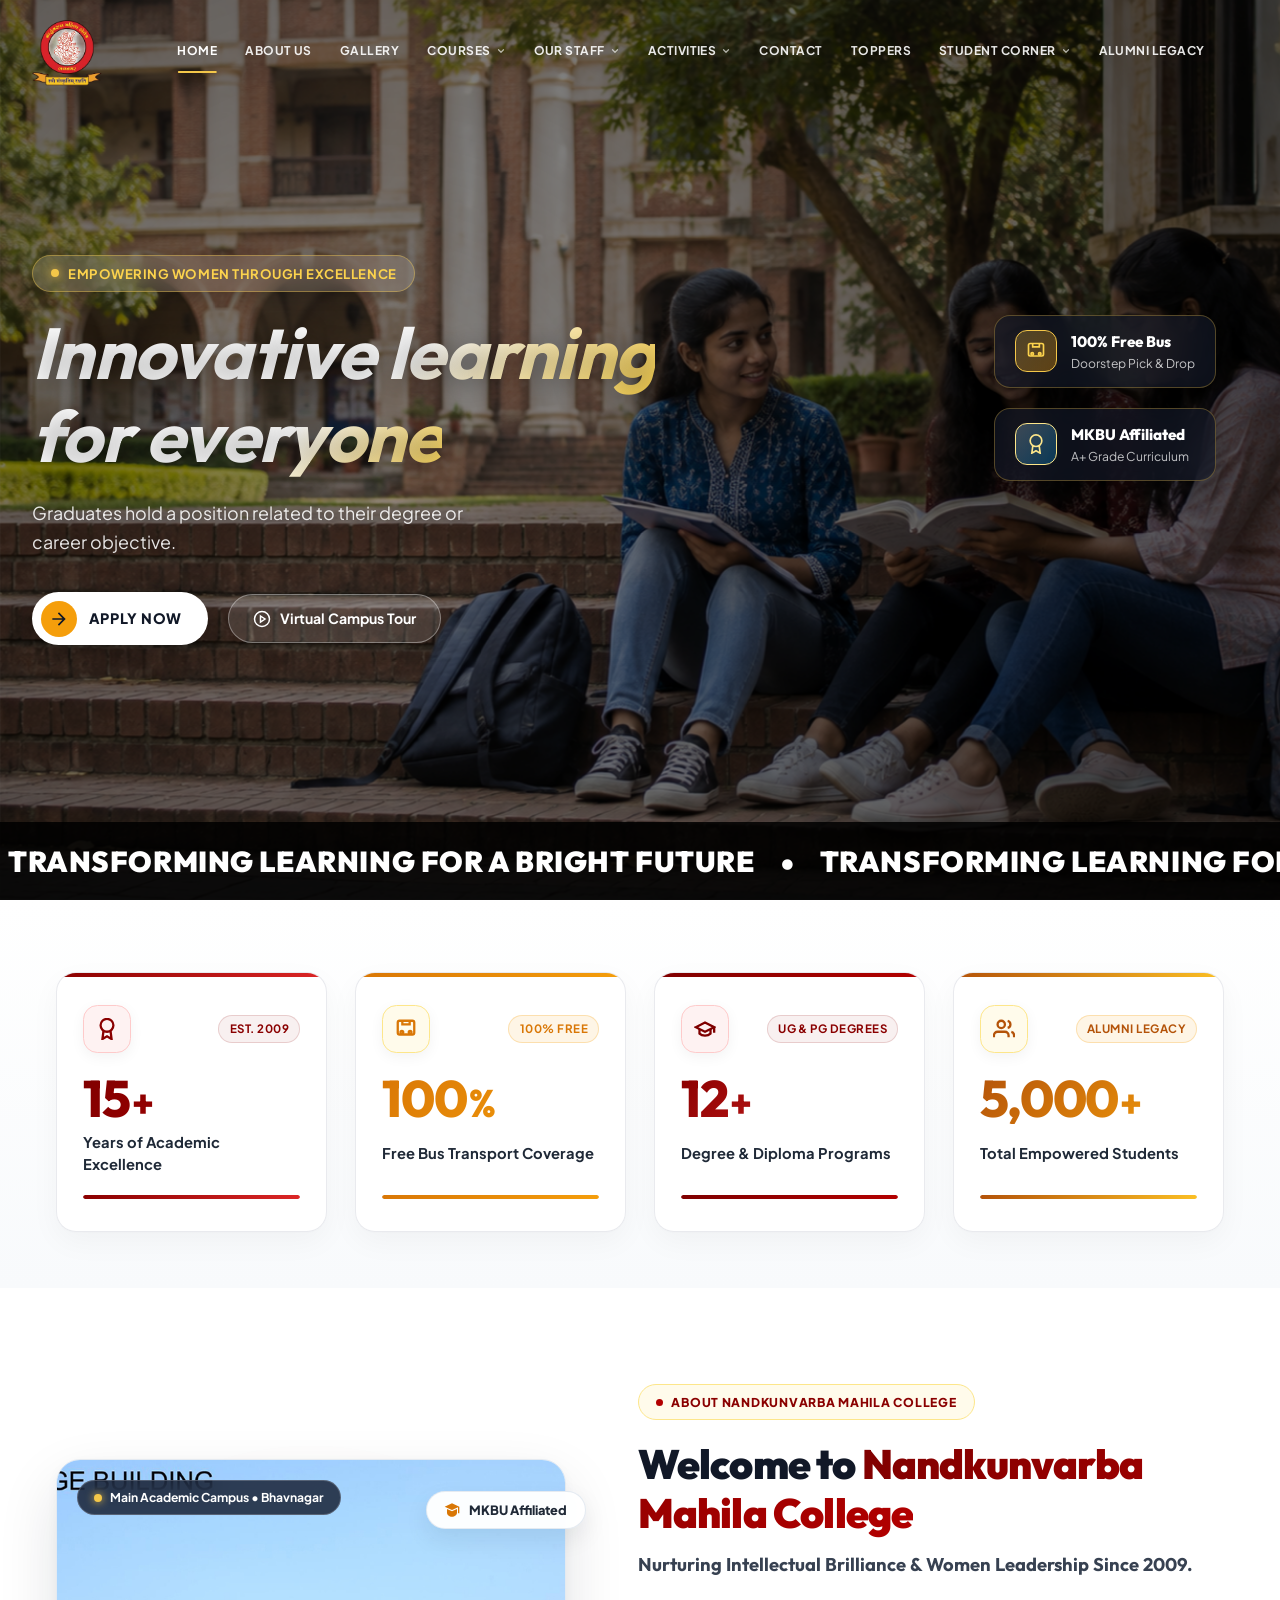
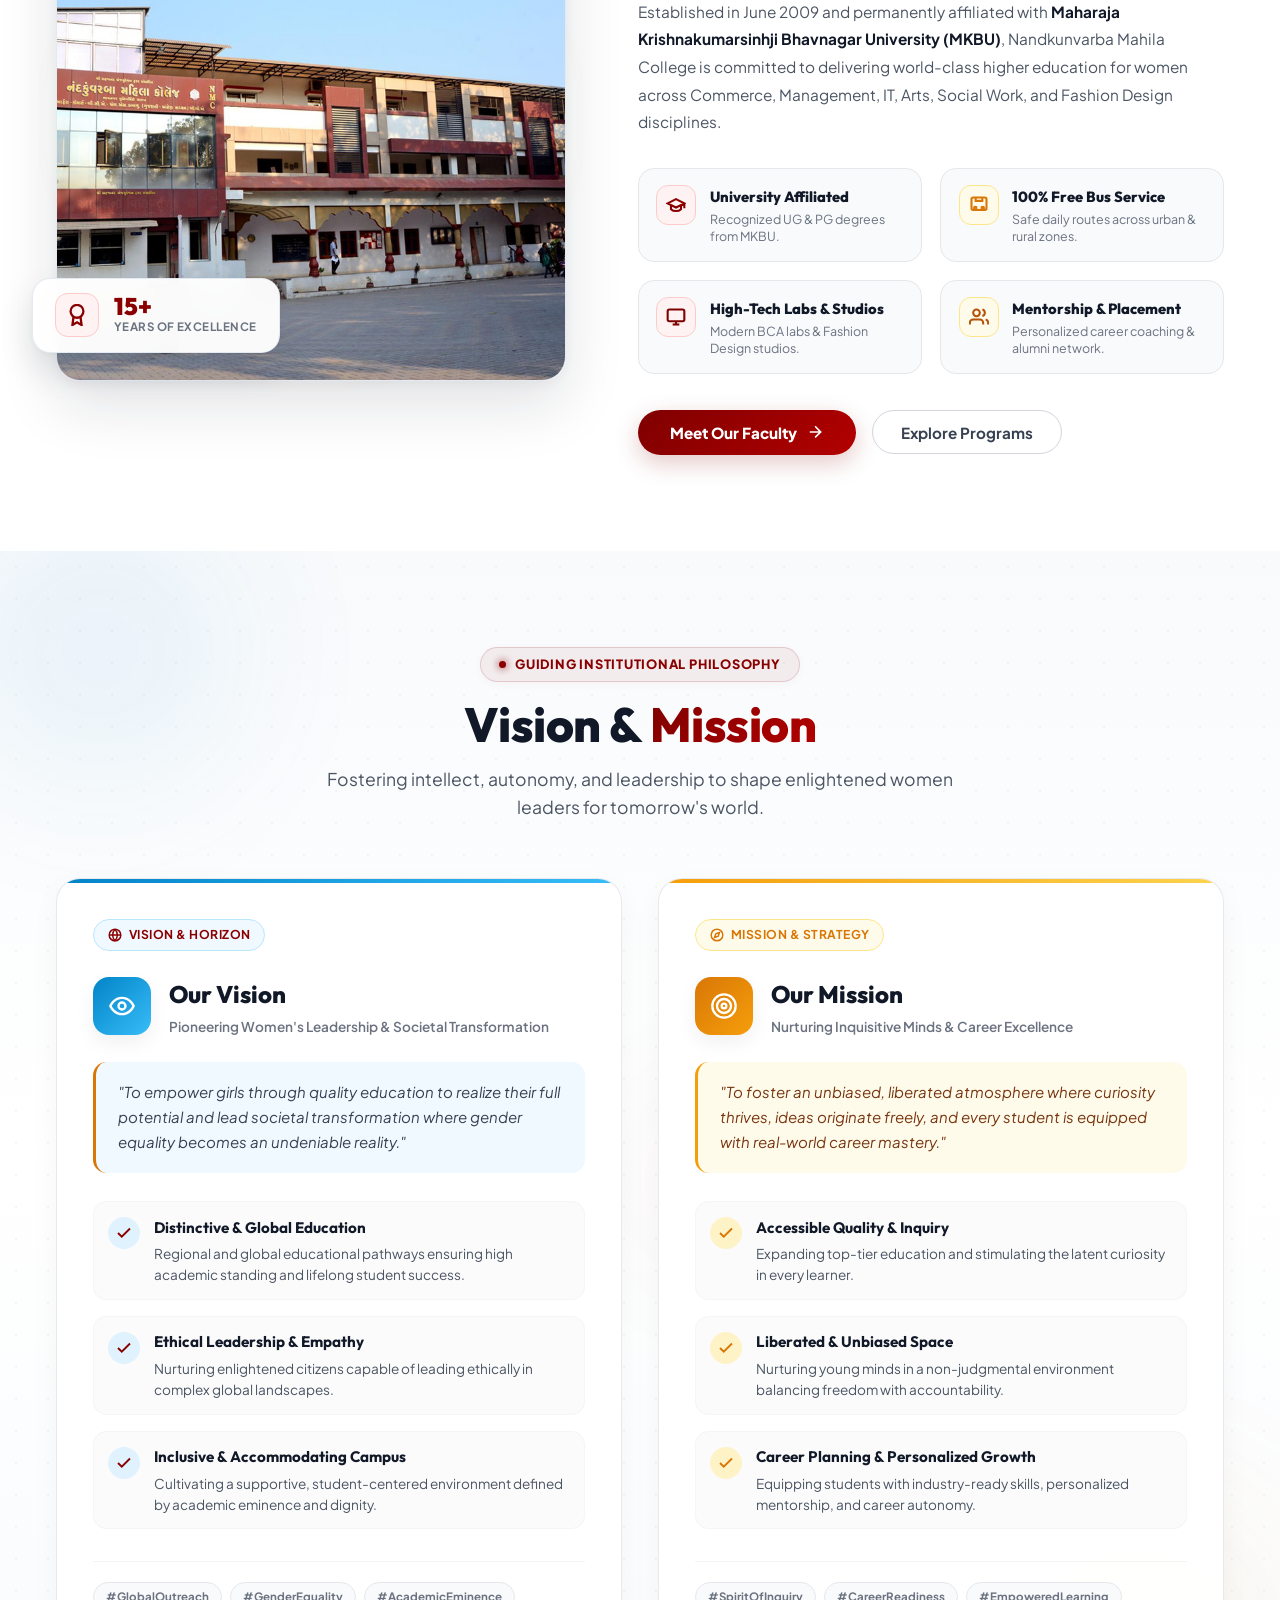
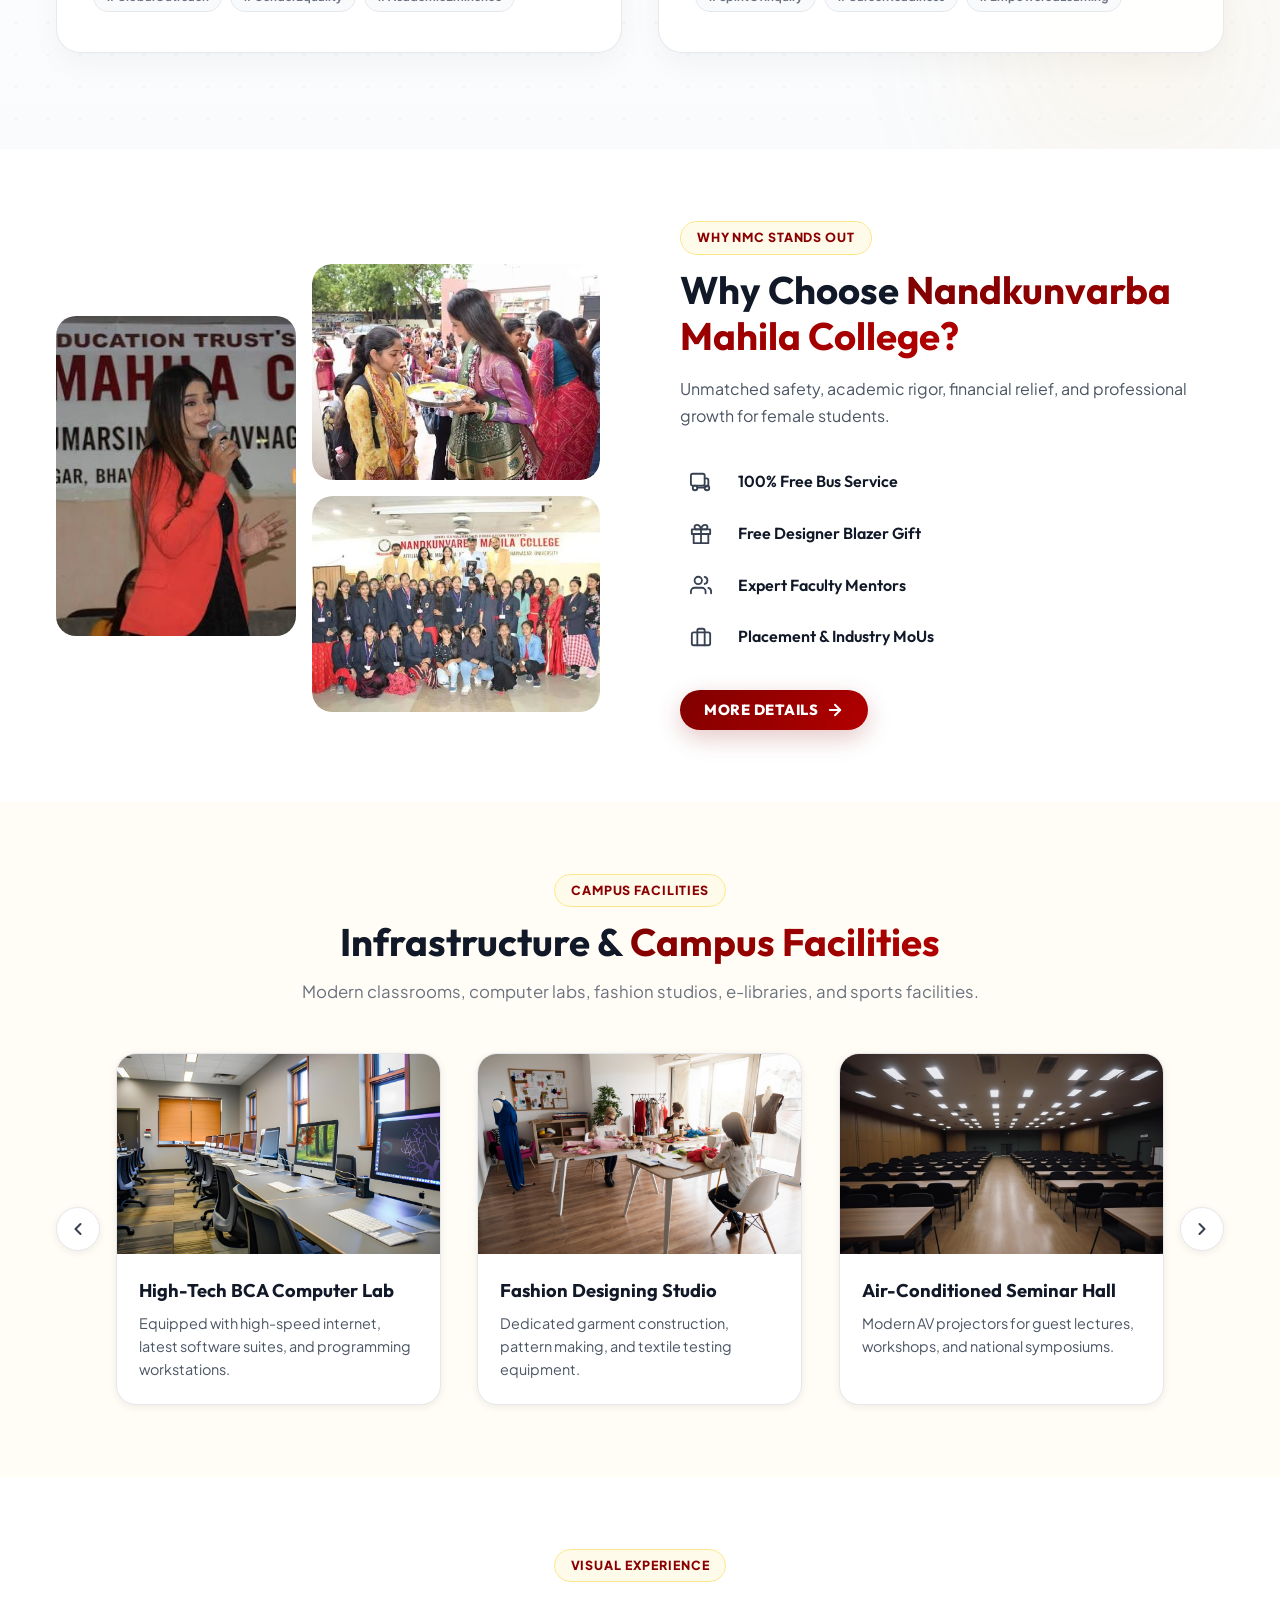
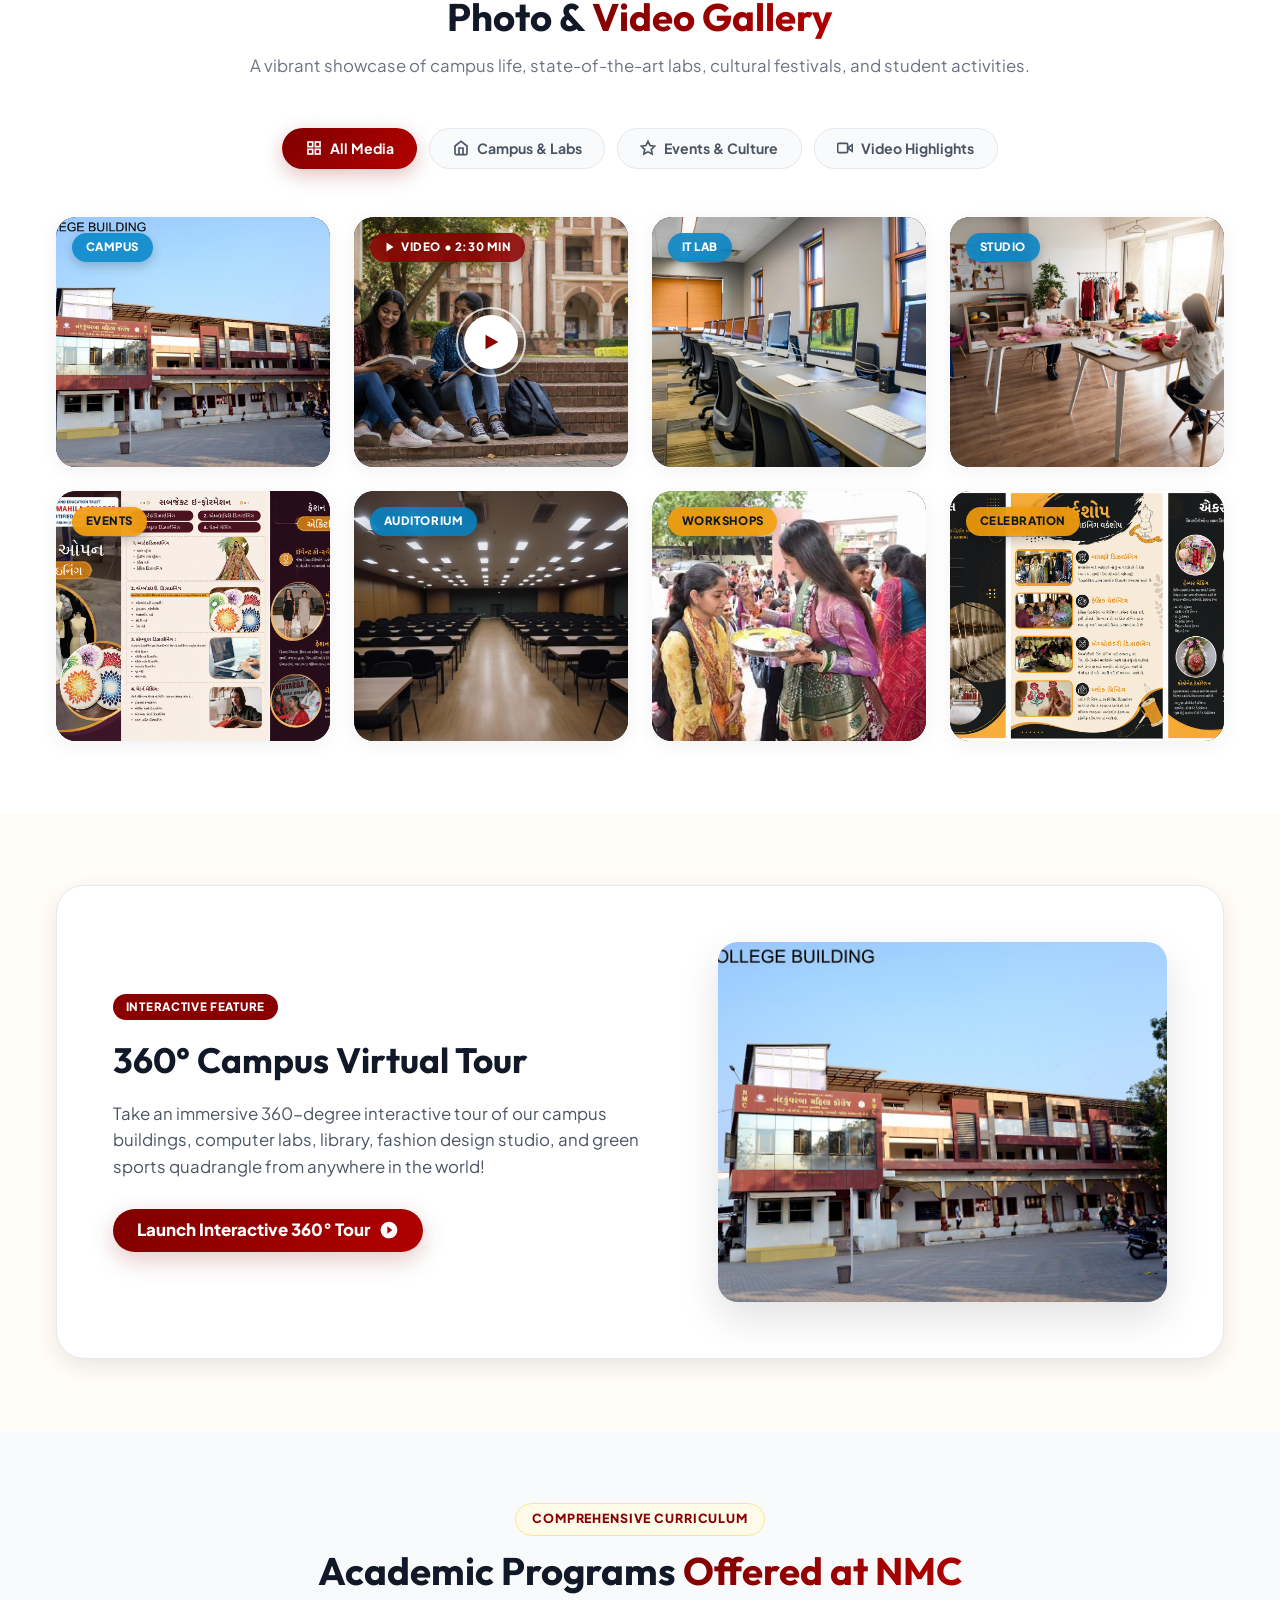
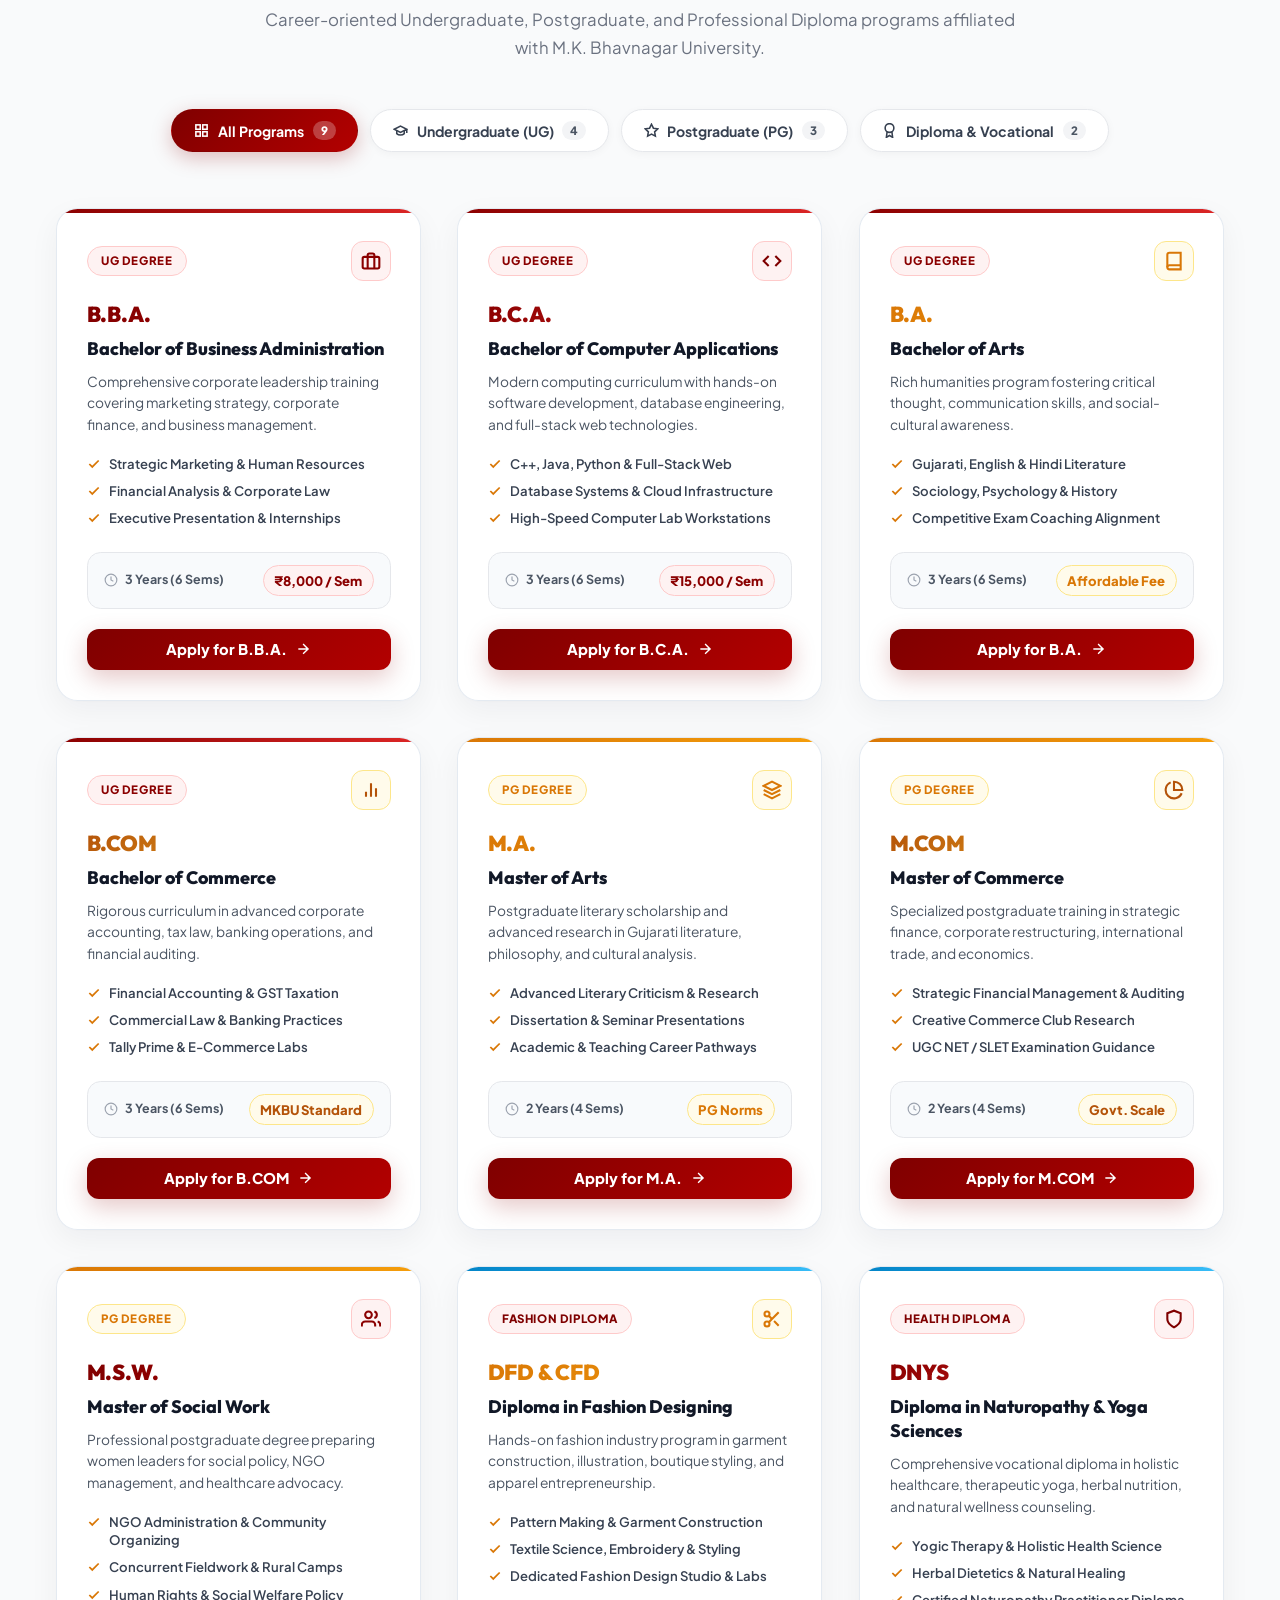
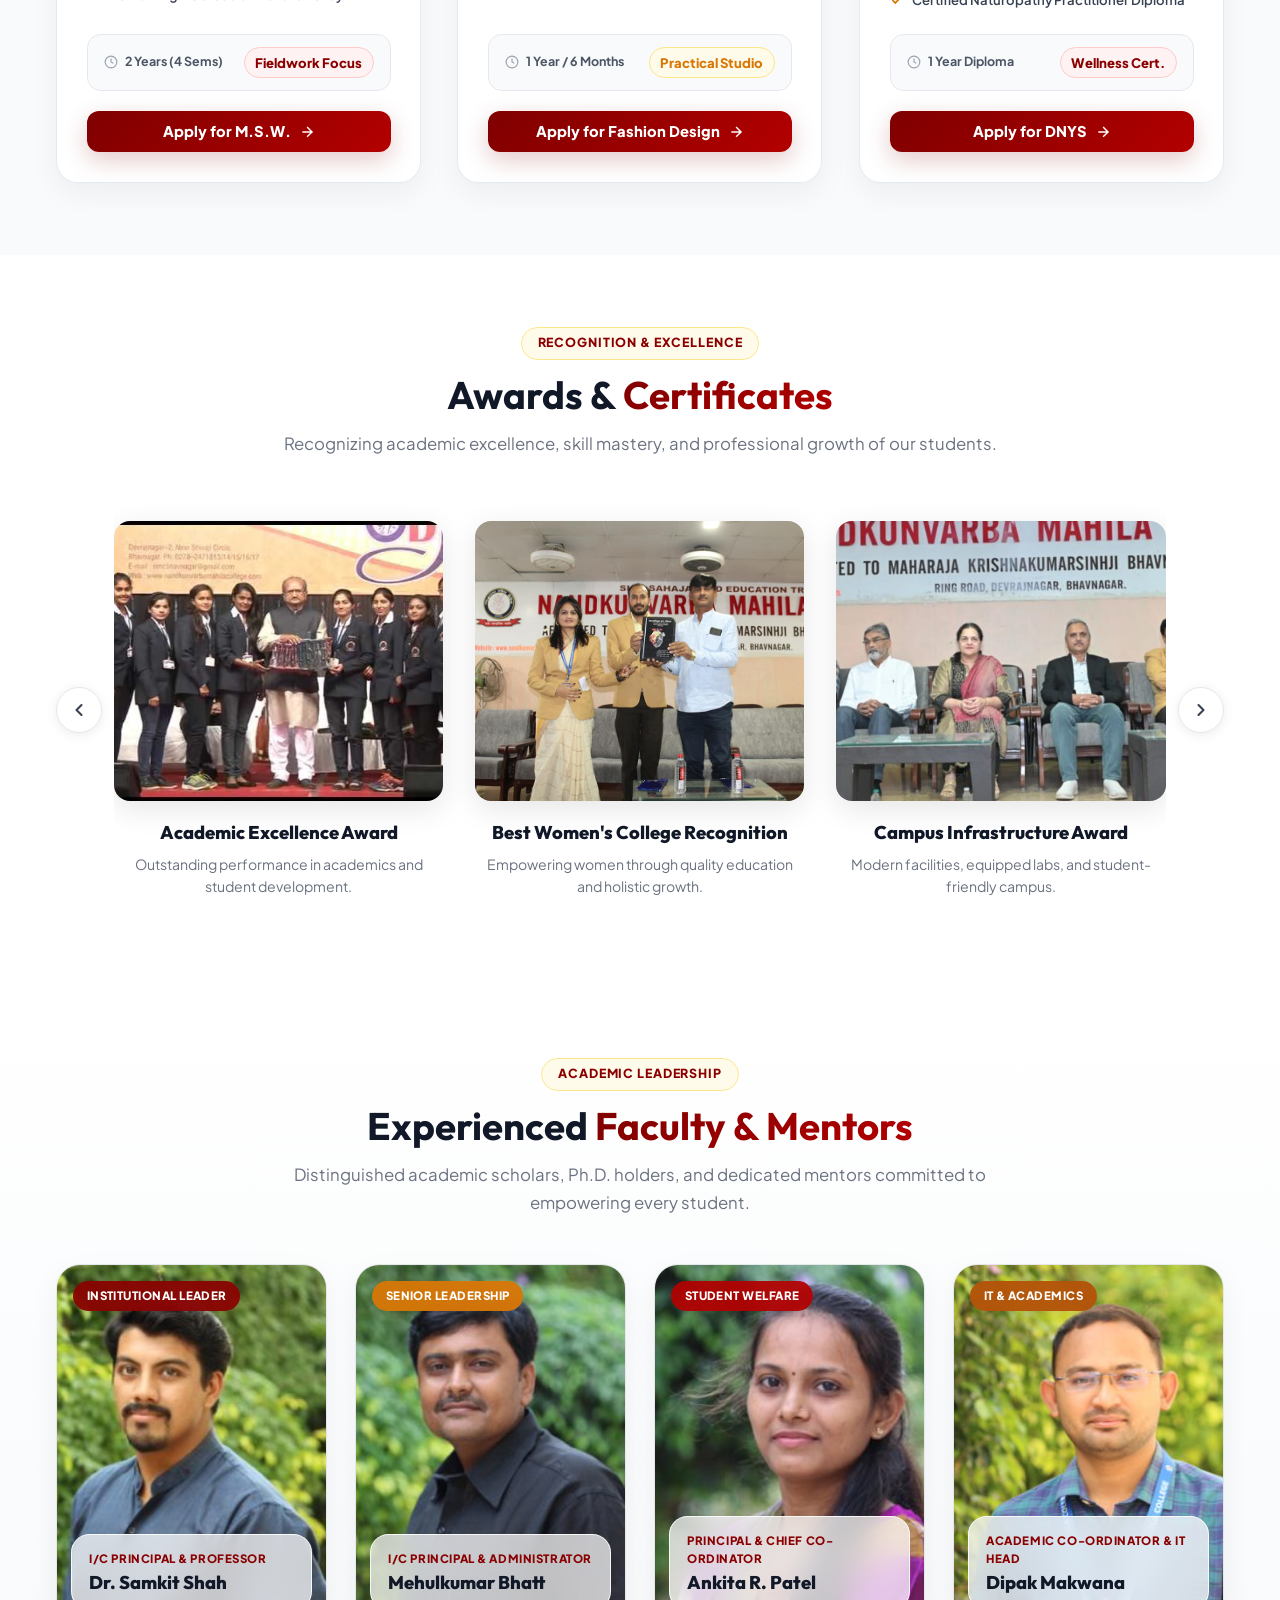
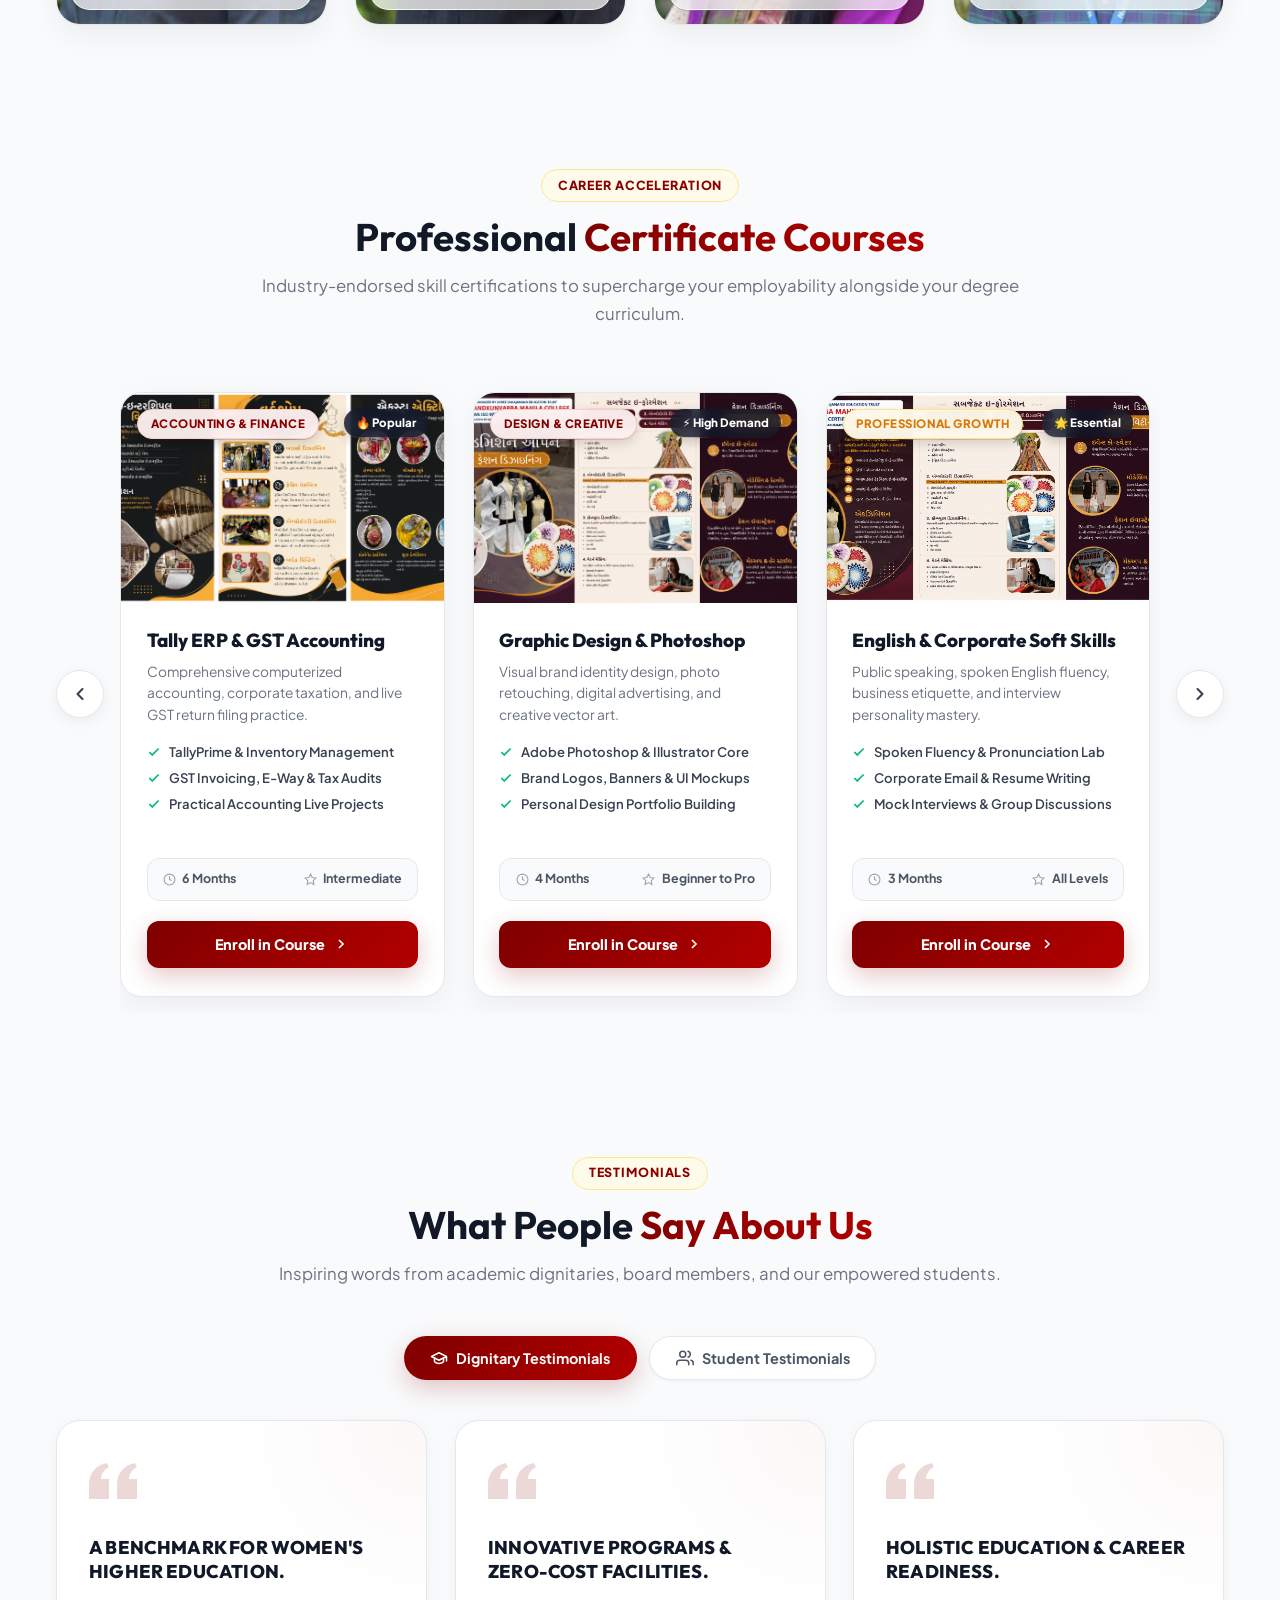
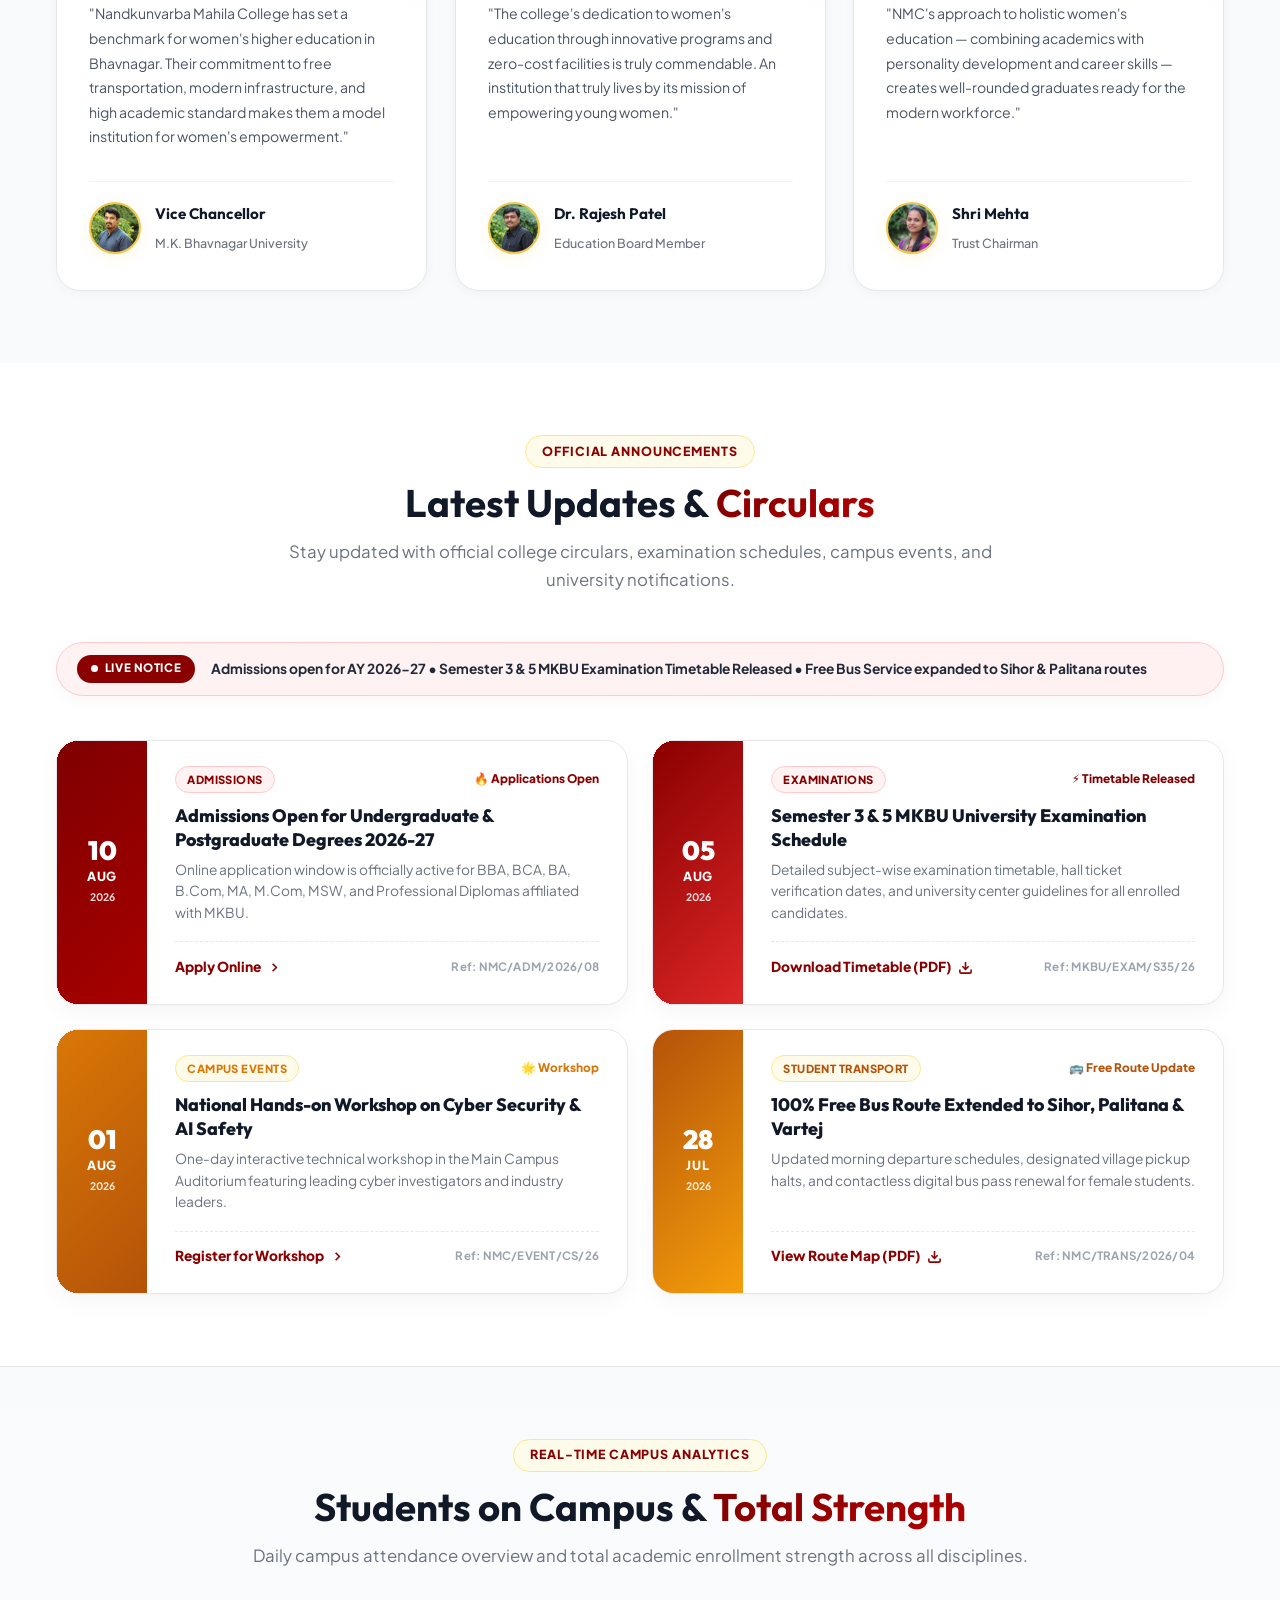
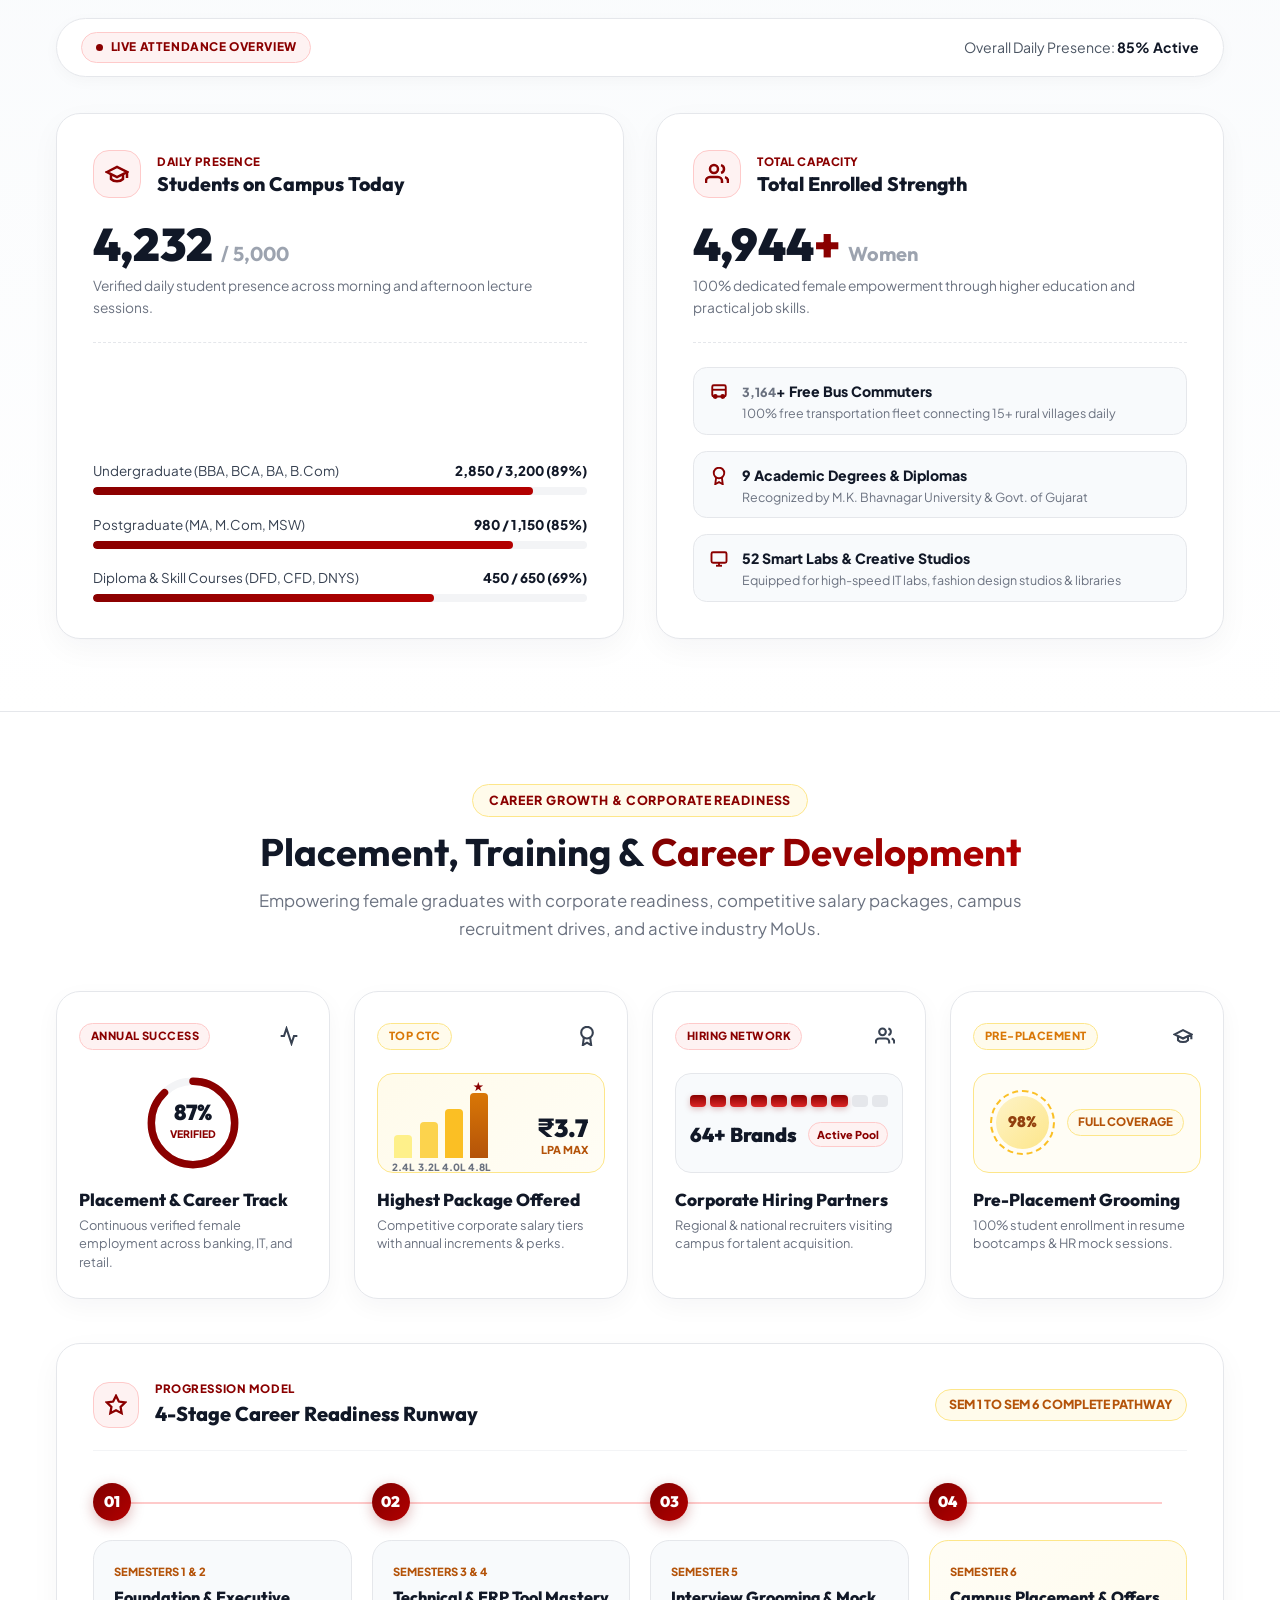
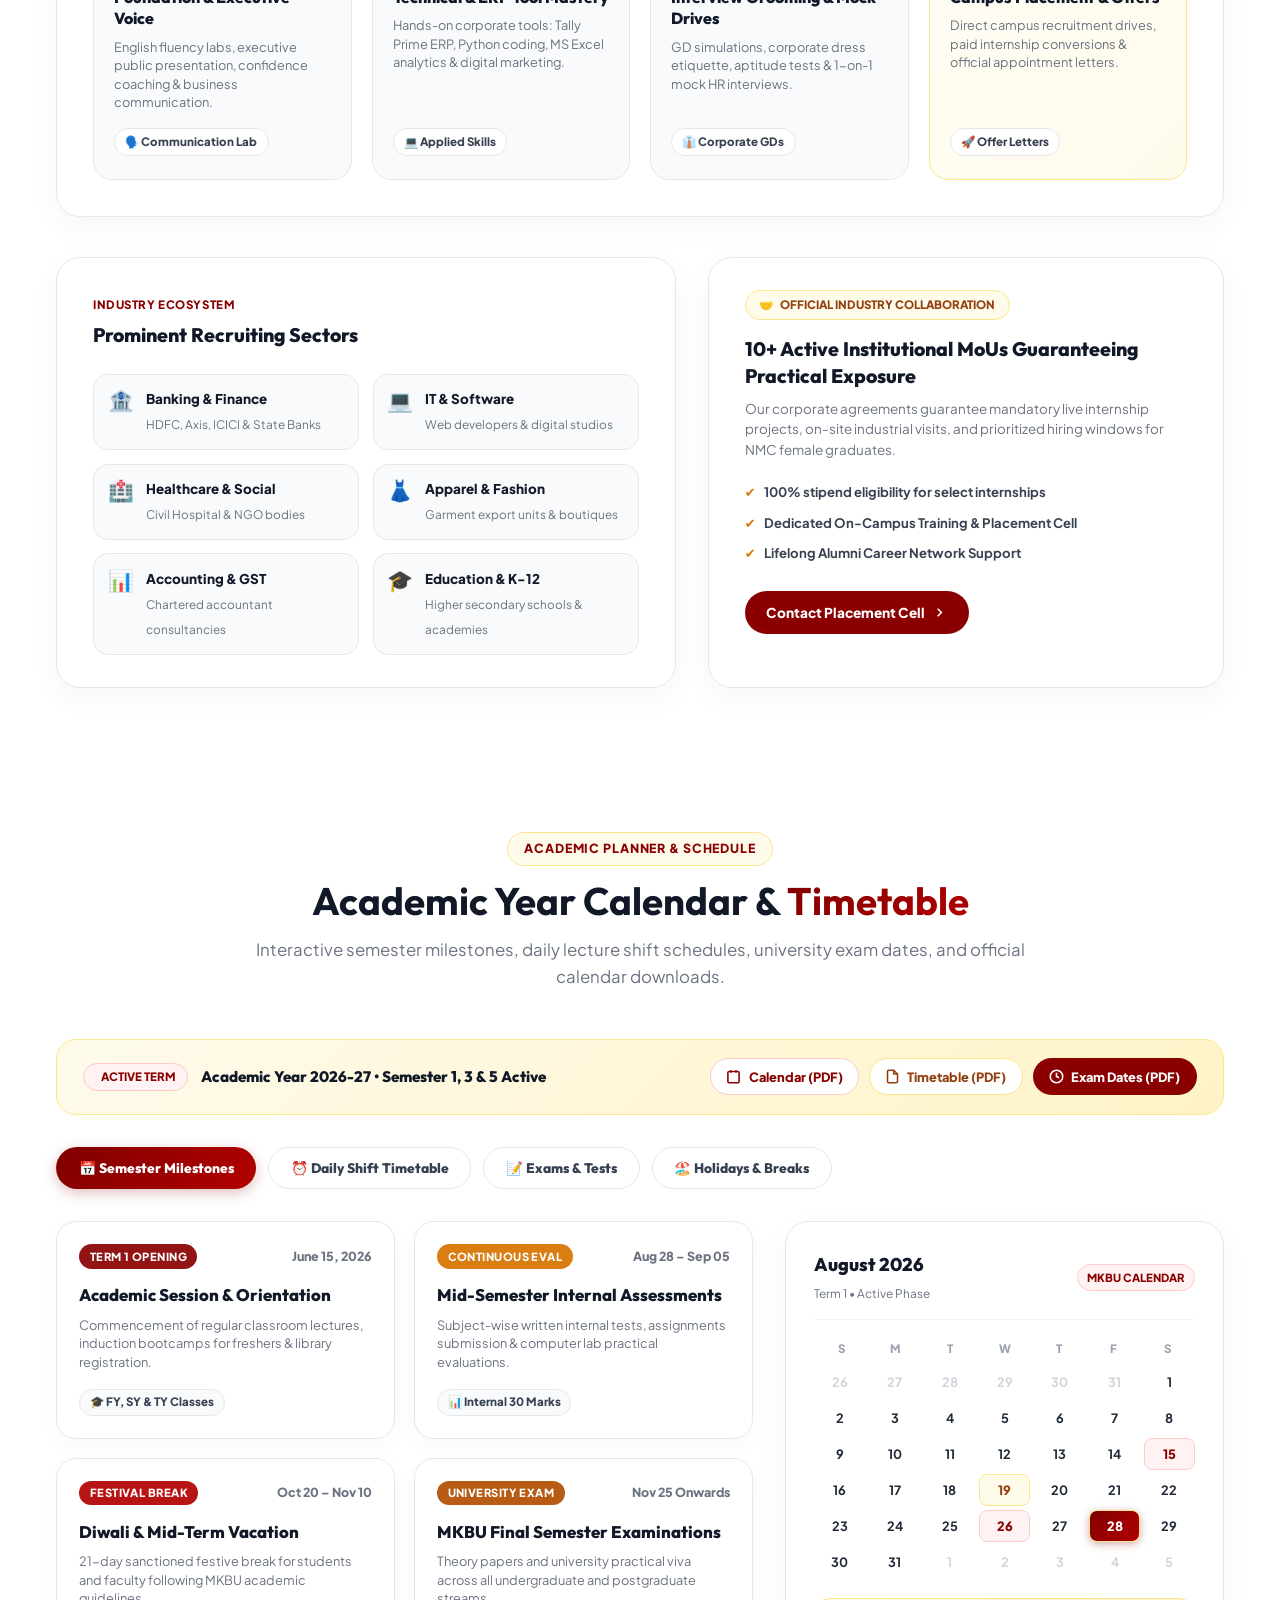
==== commit 75c21f1e: "change Sunday" ====
--- a/index.html
+++ b/index.html
@@ -22,7 +22,8 @@
 
 <body>
 
-
+  <!-- Scroll Progress Indicator Bar -->
+  <div class="scroll-progress-bar" id="scrollProgressBar"></div>
 
   <!-- 2. HEADER - TRANSPARENT OVERLAY ON HERO -->
   <header class="hero-header" id="header">
@@ -39,20 +40,32 @@
           <li><a href="#overview" class="hero-nav-link">ABOUT US</a></li>
           <li><a href="#gallery" class="hero-nav-link">GALLERY</a></li>
           <li class="hero-nav-dropdown">
-            <a href="#programs" class="hero-nav-link">COURSES <svg width="10" height="10" viewBox="0 0 24 24" fill="none" stroke="currentColor" stroke-width="3" stroke-linecap="round" stroke-linejoin="round"><polyline points="6 9 12 15 18 9"></polyline></svg></a>
+            <a href="#programs" class="hero-nav-link">COURSES <svg width="10" height="10" viewBox="0 0 24 24"
+                fill="none" stroke="currentColor" stroke-width="3" stroke-linecap="round" stroke-linejoin="round">
+                <polyline points="6 9 12 15 18 9"></polyline>
+              </svg></a>
           </li>
           <li class="hero-nav-dropdown">
-            <a href="#faculty" class="hero-nav-link">OUR STAFF <svg width="10" height="10" viewBox="0 0 24 24" fill="none" stroke="currentColor" stroke-width="3" stroke-linecap="round" stroke-linejoin="round"><polyline points="6 9 12 15 18 9"></polyline></svg></a>
+            <a href="#faculty" class="hero-nav-link">OUR STAFF <svg width="10" height="10" viewBox="0 0 24 24"
+                fill="none" stroke="currentColor" stroke-width="3" stroke-linecap="round" stroke-linejoin="round">
+                <polyline points="6 9 12 15 18 9"></polyline>
+              </svg></a>
           </li>
           <li class="hero-nav-dropdown">
-            <a href="#" class="hero-nav-link">ACTIVITIES <svg width="10" height="10" viewBox="0 0 24 24" fill="none" stroke="currentColor" stroke-width="3" stroke-linecap="round" stroke-linejoin="round"><polyline points="6 9 12 15 18 9"></polyline></svg></a>
+            <a href="#certificates" class="hero-nav-link">ACTIVITIES <svg width="10" height="10" viewBox="0 0 24 24"
+                fill="none" stroke="currentColor" stroke-width="3" stroke-linecap="round" stroke-linejoin="round">
+                <polyline points="6 9 12 15 18 9"></polyline>
+              </svg></a>
           </li>
           <li><a href="#contact" class="hero-nav-link">CONTACT</a></li>
-          <li><a href="#" class="hero-nav-link">TOPPERS</a></li>
+          <li><a href="#awards" class="hero-nav-link">TOPPERS</a></li>
           <li class="hero-nav-dropdown">
-            <a href="#" class="hero-nav-link">STUDENT CORNER <svg width="10" height="10" viewBox="0 0 24 24" fill="none" stroke="currentColor" stroke-width="3" stroke-linecap="round" stroke-linejoin="round"><polyline points="6 9 12 15 18 9"></polyline></svg></a>
+            <a href="#testimonials" class="hero-nav-link">STUDENT CORNER <svg width="10" height="10" viewBox="0 0 24 24"
+                fill="none" stroke="currentColor" stroke-width="3" stroke-linecap="round" stroke-linejoin="round">
+                <polyline points="6 9 12 15 18 9"></polyline>
+              </svg></a>
           </li>
-          <li><a href="#" class="hero-nav-link">ALUMNI LEGACY</a></li>
+          <li><a href="#alumni" class="hero-nav-link">ALUMNI LEGACY</a></li>
         </ul>
       </nav>
 
@@ -72,14 +85,62 @@
     </div>
     <div class="hero-overlay"></div>
     <div class="hero-content">
+      <div class="hero-tag-pill">
+        <span class="hero-tag-dot"></span>
+        <span>Empowering Women Through Excellence</span>
+      </div>
       <h1 class="hero-main-title"><em>Innovative learning</em><br><em>for everyone</em></h1>
       <p class="hero-subtitle">Graduates hold a position related to their degree or<br>career objective.</p>
-      <a href="#programs" class="hero-apply-btn">
-        <span class="hero-apply-icon">
-          <svg width="20" height="20" viewBox="0 0 24 24" fill="currentColor"><path d="M12 4l-1.41 1.41L16.17 11H4v2h12.17l-5.58 5.59L12 20l8-8z"/></svg>
-        </span>
-        <span>APPLY NOW</span>
-      </a>
+      <div class="hero-cta-group">
+        <a href="#programs" class="hero-apply-btn">
+          <span class="hero-apply-icon">
+            <svg width="20" height="20" viewBox="0 0 24 24" fill="currentColor">
+              <path d="M12 4l-1.41 1.41L16.17 11H4v2h12.17l-5.58 5.59L12 20l8-8z" />
+            </svg>
+          </span>
+          <span>APPLY NOW</span>
+        </a>
+        <a href="#tour" class="hero-tour-btn open-tour-modal">
+          <span class="hero-tour-icon">
+            <svg width="18" height="18" viewBox="0 0 24 24" fill="none" stroke="currentColor" stroke-width="2">
+              <circle cx="12" cy="12" r="10" />
+              <polygon points="10 8 16 12 10 16 10 8" />
+            </svg>
+          </span>
+          <span>Virtual Campus Tour</span>
+        </a>
+      </div>
+    </div>
+
+    <!-- Floating Hero Feature Badges -->
+    <div class="hero-floating-badges">
+      <div class="hero-fbadge hero-fbadge-1">
+        <div class="fbadge-icon fbadge-bus">
+          <svg width="20" height="20" viewBox="0 0 24 24" fill="none" stroke="currentColor" stroke-width="2">
+            <rect x="3" y="3" width="18" height="15" rx="2" />
+            <circle cx="7.5" cy="15.5" r="1.5" />
+            <circle cx="16.5" cy="15.5" r="1.5" />
+            <path d="M16 3v4H8V3" />
+          </svg>
+        </div>
+        <div class="fbadge-text">
+          <strong>100% Free Bus</strong>
+          <span>Doorstep Pick & Drop</span>
+        </div>
+      </div>
+
+      <div class="hero-fbadge hero-fbadge-2">
+        <div class="fbadge-icon fbadge-award">
+          <svg width="20" height="20" viewBox="0 0 24 24" fill="none" stroke="currentColor" stroke-width="2">
+            <circle cx="12" cy="8" r="7" />
+            <polyline points="8.21 13.89 7 23 12 20 17 23 15.79 13.88" />
+          </svg>
+        </div>
+        <div class="fbadge-text">
+          <strong>MKBU Affiliated</strong>
+          <span>A+ Grade Curriculum</span>
+        </div>
+      </div>
     </div>
 
     <!-- MARQUEE TICKER - Inside hero at bottom -->
@@ -105,25 +166,75 @@
   <section class="stats-premium-section">
     <div class="container">
       <div class="stats-premium-grid">
-        <div class="stat-premium-card">
-          <div class="stat-premium-number" data-target="15" data-suffix="+">0</div>
+
+        <!-- STAT 1: 15+ Years -->
+        <div class="stat-premium-card stat-theme-ruby spotlight-active">
+          <div class="stat-card-top">
+            <div class="stat-icon-wrap stat-icon-ruby">
+              <svg width="22" height="22" viewBox="0 0 24 24" fill="none" stroke="currentColor" stroke-width="2.5"><circle cx="12" cy="8" r="7"/><polyline points="8.21 13.89 7 23 12 20 17 23 15.79 13.88"/></svg>
+            </div>
+            <span class="stat-sub-chip chip-ruby">Est. 2009</span>
+          </div>
+          <div class="stat-number-wrap">
+            <div class="stat-premium-number" data-target="15" data-suffix="+">0</div>
+          </div>
           <div class="stat-premium-label">Years of Academic Excellence</div>
-        </div>
-
-        <div class="stat-premium-card">
-          <div class="stat-premium-number" data-target="100" data-suffix="%">0</div>
+          <div class="stat-meter-track">
+            <div class="stat-meter-fill stat-fill-ruby"></div>
+          </div>
+        </div>
+
+        <!-- STAT 2: 100% Free Bus -->
+        <div class="stat-premium-card stat-theme-gold spotlight-active">
+          <div class="stat-card-top">
+            <div class="stat-icon-wrap stat-icon-gold">
+              <svg width="22" height="22" viewBox="0 0 24 24" fill="none" stroke="currentColor" stroke-width="2.5"><rect x="3" y="3" width="18" height="15" rx="2"/><circle cx="7.5" cy="15.5" r="1.5"/><circle cx="16.5" cy="15.5" r="1.5"/><path d="M16 3v4H8V3"/></svg>
+            </div>
+            <span class="stat-sub-chip chip-gold">100% Free</span>
+          </div>
+          <div class="stat-number-wrap">
+            <div class="stat-premium-number" data-target="100" data-suffix="%">0</div>
+          </div>
           <div class="stat-premium-label">Free Bus Transport Coverage</div>
-        </div>
-
-        <div class="stat-premium-card">
-          <div class="stat-premium-number" data-target="12" data-suffix="+">0</div>
+          <div class="stat-meter-track">
+            <div class="stat-meter-fill stat-fill-gold"></div>
+          </div>
+        </div>
+
+        <!-- STAT 3: 12+ Programs -->
+        <div class="stat-premium-card stat-theme-crimson spotlight-active">
+          <div class="stat-card-top">
+            <div class="stat-icon-wrap stat-icon-crimson">
+              <svg width="22" height="22" viewBox="0 0 24 24" fill="none" stroke="currentColor" stroke-width="2.5"><path d="M22 10v6M2 10l10-5 10 5-10 5z"/><path d="M6 12v5c3 3 9 3 12 0v-5"/></svg>
+            </div>
+            <span class="stat-sub-chip chip-crimson">UG &amp; PG Degrees</span>
+          </div>
+          <div class="stat-number-wrap">
+            <div class="stat-premium-number" data-target="12" data-suffix="+">0</div>
+          </div>
           <div class="stat-premium-label">Degree &amp; Diploma Programs</div>
-        </div>
-
-        <div class="stat-premium-card">
-          <div class="stat-premium-number" data-target="5000" data-suffix="+">0</div>
+          <div class="stat-meter-track">
+            <div class="stat-meter-fill stat-fill-crimson"></div>
+          </div>
+        </div>
+
+        <!-- STAT 4: 5,000+ Students -->
+        <div class="stat-premium-card stat-theme-amber spotlight-active">
+          <div class="stat-card-top">
+            <div class="stat-icon-wrap stat-icon-amber">
+              <svg width="22" height="22" viewBox="0 0 24 24" fill="none" stroke="currentColor" stroke-width="2.5"><path d="M17 21v-2a4 4 0 0 0-4-4H5a4 4 0 0 0-4 4v2"/><circle cx="9" cy="7" r="4"/><path d="M23 21v-2a4 4 0 0 0-3-3.87"/><path d="M16 3.13a4 4 0 0 1 0 7.75"/></svg>
+            </div>
+            <span class="stat-sub-chip chip-amber">Alumni Legacy</span>
+          </div>
+          <div class="stat-number-wrap">
+            <div class="stat-premium-number" data-target="5000" data-suffix="+">0</div>
+          </div>
           <div class="stat-premium-label">Total Empowered Students</div>
-        </div>
+          <div class="stat-meter-track">
+            <div class="stat-meter-fill stat-fill-amber"></div>
+          </div>
+        </div>
+
       </div>
     </div>
   </section>
@@ -132,115 +243,292 @@
   <section class="section-padding about-premium-section" id="overview">
     <div class="container">
       <div class="about-premium-grid">
-        <!-- Left: Image with decorative elements -->
+        <!-- Left: Image Composition with Floating Glass Badges -->
         <div class="about-premium-img-wrap">
-          <div class="about-img-decoration"></div>
+          <div class="about-ambient-glow"></div>
           <div class="about-img-frame">
-            <img src="Images/NMC_Collage.jpg"
-              alt="NMC Campus View" class="about-premium-img">
-          </div>
-          <div class="about-img-badge">
-            <span class="about-badge-number">15+</span>
-            <span class="about-badge-text">Years of Excellence</span>
-          </div>
-        </div>
-
-        <!-- Right: Content -->
+            <img src="Images/NMC_Collage.jpg" alt="NMC Main Campus Building" class="about-premium-img">
+            <div class="about-img-top-badge">
+              <span class="about-location-dot"></span>
+              <span>Main Academic Campus • Bhavnagar</span>
+            </div>
+          </div>
+          
+          <!-- Floating Highlight Badge 1: 15+ Years -->
+          <div class="about-fbadge-stats">
+            <div class="about-fbadge-icon">
+              <svg width="22" height="22" viewBox="0 0 24 24" fill="none" stroke="currentColor" stroke-width="2.5"><circle cx="12" cy="8" r="7"/><polyline points="8.21 13.89 7 23 12 20 17 23 15.79 13.88"/></svg>
+            </div>
+            <div class="about-fbadge-text">
+              <span class="about-fbadge-num">15+</span>
+              <span class="about-fbadge-sub">Years of Excellence</span>
+            </div>
+          </div>
+
+          <!-- Floating Highlight Badge 2: MKBU Affiliated -->
+          <div class="about-fbadge-affil">
+            <div class="about-fbadge-affil-icon">
+              <svg width="16" height="16" viewBox="0 0 24 24" fill="currentColor"><path d="M12 2L1 7l11 5 9-4.09V17h2V7L12 2z"/><path d="M4.5 10.5v5.8c0 3.3 3.4 6 7.5 6s7.5-2.7 7.5-6v-5.8l-7.5 3.4-7.5-3.4z"/></svg>
+            </div>
+            <span>MKBU Affiliated</span>
+          </div>
+        </div>
+
+        <!-- Right: Structured Executive Content -->
         <div class="about-premium-content">
           <div class="about-premium-tag">
             <span class="about-tag-dot"></span>
             <span>About Nandkunvarba Mahila College</span>
           </div>
 
-          <h2 class="about-premium-title">Welcome to <span>Nandkunvarba Mahila College!</span></h2>
-
-          <h3 class="about-premium-subtitle">We Are Eager To Give You Best Education.</h3>
+          <h2 class="about-premium-title">Welcome to <span>Nandkunvarba Mahila College</span></h2>
+
+          <h3 class="about-premium-subtitle">Nurturing Intellectual Brilliance &amp; Women Leadership Since 2009.</h3>
 
           <p class="about-premium-text">
-            Nandkunvarba Mahila college was established in June 2009. It is affiliated to <strong>M K Bhavnagar
-              University</strong>. Nandkunvarba Mahila College runs various Graduate and Post Graduate courses in the
-            area of Commerce, Arts, Management, Social Work, Computer Application and Fashion Designing. The College
-            also provides various courses for the welfare of women for their development in all terms. College has well
-            Furnished Class Rooms, Practical lab, Huge campus, Auditorium, Fully Furnished Library and many other
-            facilities.
+            Established in June 2009 and permanently affiliated with <strong>Maharaja Krishnakumarsinhji Bhavnagar University (MKBU)</strong>, Nandkunvarba Mahila College is committed to delivering world-class higher education for women across Commerce, Management, IT, Arts, Social Work, and Fashion Design disciplines.
           </p>
 
-          <a href="#faculty" class="btn btn-crimson about-premium-btn">
-            <span>Meet Our Teachers!</span>
-            <svg width="18" height="18" viewBox="0 0 24 24" fill="currentColor">
-              <path d="M5 13h11.86l-5.43 5.43 1.42 1.42L21.14 12l-8.29-8.29-1.42 1.42L16.86 11H5v2z" />
-            </svg>
-          </a>
+          <!-- 4 Core Feature Pills Grid -->
+          <div class="about-features-grid">
+            <div class="about-feature-card">
+              <div class="af-icon af-icon-ruby">
+                <svg width="20" height="20" viewBox="0 0 24 24" fill="none" stroke="currentColor" stroke-width="2.5"><path d="M22 10v6M2 10l10-5 10 5-10 5z"/><path d="M6 12v5c3 3 9 3 12 0v-5"/></svg>
+              </div>
+              <div class="af-info">
+                <h4>University Affiliated</h4>
+                <p>Recognized UG &amp; PG degrees from MKBU.</p>
+              </div>
+            </div>
+
+            <div class="about-feature-card">
+              <div class="af-icon af-icon-gold">
+                <svg width="20" height="20" viewBox="0 0 24 24" fill="none" stroke="currentColor" stroke-width="2.5"><rect x="3" y="3" width="18" height="15" rx="2"/><circle cx="7.5" cy="15.5" r="1.5"/><circle cx="16.5" cy="15.5" r="1.5"/><path d="M16 3v4H8V3"/></svg>
+              </div>
+              <div class="af-info">
+                <h4>100% Free Bus Service</h4>
+                <p>Safe daily routes across urban &amp; rural zones.</p>
+              </div>
+            </div>
+
+            <div class="about-feature-card">
+              <div class="af-icon af-icon-azure">
+                <svg width="20" height="20" viewBox="0 0 24 24" fill="none" stroke="currentColor" stroke-width="2.5"><rect x="2" y="3" width="20" height="14" rx="2" ry="2"/><line x1="8" y1="21" x2="16" y2="21"/><line x1="12" y1="17" x2="12" y2="21"/></svg>
+              </div>
+              <div class="af-info">
+                <h4>High-Tech Labs &amp; Studios</h4>
+                <p>Modern BCA labs &amp; Fashion Design studios.</p>
+              </div>
+            </div>
+
+            <div class="about-feature-card">
+              <div class="af-icon af-icon-purple">
+                <svg width="20" height="20" viewBox="0 0 24 24" fill="none" stroke="currentColor" stroke-width="2.5"><path d="M17 21v-2a4 4 0 0 0-4-4H5a4 4 0 0 0-4 4v2"/><circle cx="9" cy="7" r="4"/><path d="M23 21v-2a4 4 0 0 0-3-3.87"/><path d="M16 3.13a4 4 0 0 1 0 7.75"/></svg>
+              </div>
+              <div class="af-info">
+                <h4>Mentorship &amp; Placement</h4>
+                <p>Personalized career coaching &amp; alumni network.</p>
+              </div>
+            </div>
+          </div>
+
+          <div class="about-actions-wrap">
+            <a href="#faculty" class="btn btn-crimson about-premium-btn">
+              <span>Meet Our Faculty</span>
+              <svg width="18" height="18" viewBox="0 0 24 24" fill="currentColor">
+                <path d="M5 13h11.86l-5.43 5.43 1.42 1.42L21.14 12l-8.29-8.29-1.42 1.42L16.86 11H5v2z" />
+              </svg>
+            </a>
+            <a href="#programs" class="btn btn-outline about-secondary-btn">
+              <span>Explore Programs</span>
+            </a>
+          </div>
         </div>
       </div>
     </div>
   </section>
 
-  <!-- 5B. OUR VISION & OUR MISSION - CREATIVE DARK SECTION -->
-  <section class="section-padding vision-mission-section">
+  <!-- 5B. OUR VISION & MISSION - LUXURY CREATIVE SECTION -->
+  <section class="section-padding vision-mission-section" id="vision-mission">
+    <!-- Ambient glowing mesh background -->
+    <div class="vm-bg-mesh">
+      <div class="vm-glow-orb vm-glow-orb-1"></div>
+      <div class="vm-glow-orb vm-glow-orb-2"></div>
+      <div class="vm-glow-orb vm-glow-orb-3"></div>
+      <div class="vm-grid-pattern"></div>
+    </div>
+
     <div class="container">
-      <!-- Decorative Background Elements -->
-      <div class="vm-bg-elements">
-        <div class="vm-float-circle vm-circle-1"></div>
-        <div class="vm-float-circle vm-circle-2"></div>
-        <div class="vm-float-circle vm-circle-3"></div>
-        <div class="vm-float-dot vm-dot-1"></div>
-        <div class="vm-float-dot vm-dot-2"></div>
-        <div class="vm-float-dot vm-dot-3"></div>
-        <div class="vm-float-dot vm-dot-4"></div>
-        <div class="vm-float-ring vm-ring-1"></div>
-        <div class="vm-float-ring vm-ring-2"></div>
-      </div>
-
-      <div class="vm-section-header">
-        <span class="vm-section-badge">Our Purpose & Direction</span>
-        <h2 class="vm-section-title">Vision & Mission</h2>
-      </div>
-
-      <div class="vm-duo-grid">
-
-        <!-- OUR VISION -->
-        <div class="vm-duo-card vm-card-animate">
-          <div class="vm-duo-accent vm-accent-sky"></div>
-          <div class="vm-card-glow vm-glow-sky"></div>
-          <h3 class="vm-duo-heading">Our Vision</h3>
-          <div class="vm-duo-divider"></div>
-          <p class="vm-duo-text">
-            Our vision is to empower girls through quality education to make them realize their full potential &amp;
-            contribute to transforming societies where gender equality becomes a reality. We aim to develop distinctive,
-            pioneering, educational opportunities including regional and global partnerships that lead to student
-            success, sustainable communities, and differentiation of the institution within the state and nation. We are
-            also committed to cultivate and encourage a challenging, accommodating, student-centered conducive
-            environment that is characterized by academic eminence, inspiring and preparing girls to serve as ethical,
-            enlightened citizens and leaders in an increasingly intricate, multifarious, and global environment.
-          </p>
-          <div class="vm-tags">
-            <span class="vm-tag vm-tag-sky">Empowerment</span>
-            <span class="vm-tag vm-tag-sky">Global Vision</span>
-            <span class="vm-tag vm-tag-sky">Gender Equality</span>
-          </div>
-        </div>
-
-        <!-- OUR MISSION -->
-        <div class="vm-duo-card vm-card-animate">
-          <div class="vm-duo-accent vm-accent-gold"></div>
-          <div class="vm-card-glow vm-glow-gold"></div>
-          <h3 class="vm-duo-heading">Our Mission</h3>
-          <div class="vm-duo-divider vm-divider-gold"></div>
-          <p class="vm-duo-text">
-            To improve the quality and availability of girls' education. To create a desire and to provide an ambience
-            that encourages the apperception, dissemination, and origination of new ideas and understanding. To
-            stimulate and foster the latent curiosity in every learner. To encourage students to challenge the status
-            quo and to create a spirit of inquiry, to generate free exchange of thoughts and ideas, and to provide the
-            resources to explore. To nurture young minds in an environment that is non-judgmental, unbiased and
-            liberated. To create awareness of the responsibility and accountability that goes hand-in-hand with freedom.
-            To empower learners with effective career planning skills. To advocate diversity through a personalized
-            approach.
-          </p>
-          <div class="vm-tags">
-            <span class="vm-tag vm-tag-gold">Quality Education</span>
-            <span class="vm-tag vm-tag-gold">Curiosity</span>
-            <span class="vm-tag vm-tag-gold">Career Growth</span>
+      <!-- Section Header -->
+      <div class="vm-header-wrap">
+        <div class="vm-header-pill">
+          <span class="vm-header-pill-dot"></span>
+          <span>Guiding Institutional Philosophy</span>
+        </div>
+        <h2 class="vm-main-title">Vision &amp; <span>Mission</span></h2>
+        <p class="vm-main-subtitle">Fostering intellect, autonomy, and leadership to shape enlightened women leaders for
+          tomorrow's world.</p>
+      </div>
+
+      <!-- Luxury Dual Grid Layout -->
+      <div class="vm-luxury-grid">
+
+        <!-- CARD 1: OUR VISION -->
+        <div class="vm-card-luxury vm-card-vision spotlight-active">
+          <div class="vm-card-top-bar">
+            <div class="vm-badge-tag vm-tag-sky">
+              <svg width="14" height="14" viewBox="0 0 24 24" fill="none" stroke="currentColor" stroke-width="2.5">
+                <circle cx="12" cy="12" r="10" />
+                <path d="M12 2a14.5 14.5 0 0 0 0 20 14.5 14.5 0 0 0 0-20" />
+                <path d="M2 12h20" />
+              </svg>
+              <span>Vision &amp; Horizon</span>
+            </div>
+            <!-- <span class="vm-card-number">01</span> -->
+          </div>
+
+          <div class="vm-card-header">
+            <div class="vm-icon-bubble vm-icon-sky">
+              <svg width="28" height="28" viewBox="0 0 24 24" fill="none" stroke="currentColor" stroke-width="2">
+                <path d="M2 12s3-7 10-7 10 7 10 7-3 7-10 7-10-7-10-7Z" />
+                <circle cx="12" cy="12" r="3" />
+              </svg>
+            </div>
+            <div>
+              <h3 class="vm-card-title">Our Vision</h3>
+              <p class="vm-card-lead">Pioneering Women's Leadership &amp; Societal Transformation</p>
+            </div>
+          </div>
+
+          <blockquote class="vm-quote-box vm-quote-sky">
+            "To empower girls through quality education to realize their full potential and lead societal transformation
+            where gender equality becomes an undeniable reality."
+          </blockquote>
+
+          <div class="vm-pillars-list">
+            <div class="vm-pillar-item">
+              <div class="vm-pillar-icon vm-picon-sky">
+                <svg width="18" height="18" viewBox="0 0 24 24" fill="none" stroke="currentColor" stroke-width="2.5">
+                  <polyline points="20 6 9 17 4 12" />
+                </svg>
+              </div>
+              <div class="vm-pillar-info">
+                <h4>Distinctive &amp; Global Education</h4>
+                <p>Regional and global educational pathways ensuring high academic standing and lifelong student
+                  success.</p>
+              </div>
+            </div>
+
+            <div class="vm-pillar-item">
+              <div class="vm-pillar-icon vm-picon-sky">
+                <svg width="18" height="18" viewBox="0 0 24 24" fill="none" stroke="currentColor" stroke-width="2.5">
+                  <polyline points="20 6 9 17 4 12" />
+                </svg>
+              </div>
+              <div class="vm-pillar-info">
+                <h4>Ethical Leadership &amp; Empathy</h4>
+                <p>Nurturing enlightened citizens capable of leading ethically in complex global landscapes.</p>
+              </div>
+            </div>
+
+            <div class="vm-pillar-item">
+              <div class="vm-pillar-icon vm-picon-sky">
+                <svg width="18" height="18" viewBox="0 0 24 24" fill="none" stroke="currentColor" stroke-width="2.5">
+                  <polyline points="20 6 9 17 4 12" />
+                </svg>
+              </div>
+              <div class="vm-pillar-info">
+                <h4>Inclusive &amp; Accommodating Campus</h4>
+                <p>Cultivating a supportive, student-centered environment defined by academic eminence and dignity.</p>
+              </div>
+            </div>
+          </div>
+
+          <div class="vm-card-footer">
+            <div class="vm-chips">
+              <span class="vm-chip">#GlobalOutreach</span>
+              <span class="vm-chip">#GenderEquality</span>
+              <span class="vm-chip">#AcademicEminence</span>
+            </div>
+          </div>
+        </div>
+
+        <!-- CARD 2: OUR MISSION -->
+        <div class="vm-card-luxury vm-card-mission spotlight-active">
+          <div class="vm-card-top-bar">
+            <div class="vm-badge-tag vm-tag-gold">
+              <svg width="14" height="14" viewBox="0 0 24 24" fill="none" stroke="currentColor" stroke-width="2.5">
+                <circle cx="12" cy="12" r="10" />
+                <polygon points="16.24 7.76 14.12 14.12 7.76 16.24 9.88 9.88 16.24 7.76" />
+              </svg>
+              <span>Mission &amp; Strategy</span>
+            </div>
+            <!-- <span class="vm-card-number">02</span> -->
+          </div>
+
+          <div class="vm-card-header">
+            <div class="vm-icon-bubble vm-icon-gold">
+              <svg width="28" height="28" viewBox="0 0 24 24" fill="none" stroke="currentColor" stroke-width="2" stroke-linecap="round" stroke-linejoin="round">
+                <circle cx="12" cy="12" r="10" />
+                <circle cx="12" cy="12" r="6" />
+                <circle cx="12" cy="12" r="2" />
+              </svg>
+            </div>
+            <div>
+              <h3 class="vm-card-title">Our Mission</h3>
+              <p class="vm-card-lead">Nurturing Inquisitive Minds &amp; Career Excellence</p>
+            </div>
+          </div>
+
+          <blockquote class="vm-quote-box vm-quote-gold">
+            "To foster an unbiased, liberated atmosphere where curiosity thrives, ideas originate freely, and every
+            student is equipped with real-world career mastery."
+          </blockquote>
+
+          <div class="vm-pillars-list">
+            <div class="vm-pillar-item">
+              <div class="vm-pillar-icon vm-picon-gold">
+                <svg width="18" height="18" viewBox="0 0 24 24" fill="none" stroke="currentColor" stroke-width="2.5">
+                  <polyline points="20 6 9 17 4 12" />
+                </svg>
+              </div>
+              <div class="vm-pillar-info">
+                <h4>Accessible Quality &amp; Inquiry</h4>
+                <p>Expanding top-tier education and stimulating the latent curiosity in every learner.</p>
+              </div>
+            </div>
+
+            <div class="vm-pillar-item">
+              <div class="vm-pillar-icon vm-picon-gold">
+                <svg width="18" height="18" viewBox="0 0 24 24" fill="none" stroke="currentColor" stroke-width="2.5">
+                  <polyline points="20 6 9 17 4 12" />
+                </svg>
+              </div>
+              <div class="vm-pillar-info">
+                <h4>Liberated &amp; Unbiased Space</h4>
+                <p>Nurturing young minds in a non-judgmental environment balancing freedom with accountability.</p>
+              </div>
+            </div>
+
+            <div class="vm-pillar-item">
+              <div class="vm-pillar-icon vm-picon-gold">
+                <svg width="18" height="18" viewBox="0 0 24 24" fill="none" stroke="currentColor" stroke-width="2.5">
+                  <polyline points="20 6 9 17 4 12" />
+                </svg>
+              </div>
+              <div class="vm-pillar-info">
+                <h4>Career Planning &amp; Personalized Growth</h4>
+                <p>Equipping students with industry-ready skills, personalized mentorship, and career autonomy.</p>
+              </div>
+            </div>
+          </div>
+
+          <div class="vm-card-footer">
+            <div class="vm-chips">
+              <span class="vm-chip">#SpiritOfInquiry</span>
+              <span class="vm-chip">#CareerReadiness</span>
+              <span class="vm-chip">#EmpoweredLearning</span>
+            </div>
           </div>
         </div>
 
@@ -363,8 +651,7 @@
 
         <div class="facilities-grid">
           <div class="facility-card">
-            <img src="Images/Computer Lab.jpg"
-              alt="Computer Lab" class="facility-img">
+            <img src="Images/Computer Lab.jpg" alt="Computer Lab" class="facility-img">
             <div class="facility-content">
               <h3 class="facility-title">High-Tech BCA Computer Lab</h3>
               <p style="font-size: 0.9rem; color: var(--gray-600);">Equipped with high-speed internet, latest software
@@ -373,8 +660,7 @@
           </div>
 
           <div class="facility-card">
-            <img src="Images/FD Studio.jpg"
-              alt="Fashion Lab" class="facility-img">
+            <img src="Images/FD Studio.jpg" alt="Fashion Lab" class="facility-img">
             <div class="facility-content">
               <h3 class="facility-title">Fashion Designing Studio</h3>
               <p style="font-size: 0.9rem; color: var(--gray-600);">Dedicated garment construction, pattern making, and
@@ -383,8 +669,7 @@
           </div>
 
           <div class="facility-card">
-            <img src="Images/AC_Hall.jpg"
-              alt="Seminar Hall" class="facility-img">
+            <img src="Images/AC_Hall.jpg" alt="Seminar Hall" class="facility-img">
             <div class="facility-content">
               <h3 class="facility-title">Air-Conditioned Seminar Hall</h3>
               <p style="font-size: 0.9rem; color: var(--gray-600);">Modern AV projectors for guest lectures, workshops,
@@ -403,48 +688,191 @@
     </div>
   </section>
 
-  <!-- PHOTO & VIDEO GALLERY -->
+  <!-- PHOTO & VIDEO GALLERY - CREATIVE & INTERACTIVE -->
   <section class="section-padding gallery-section" id="gallery">
     <div class="container">
       <div class="section-header">
-        <div class="section-subtitle">Campus Life</div>
+        <div class="section-subtitle">Visual Experience</div>
         <h2 class="section-title">Photo &amp; <span>Video Gallery</span></h2>
-        <p class="section-description">A visual glimpse into campus events, cultural festivals, and academic activities.
-        </p>
-      </div>
-
-      <div class="gallery-slider-wrap">
-        <button class="slider-arrow slider-arrow-left" id="galleryPrev">
-          <svg width="20" height="20" viewBox="0 0 24 24" fill="none" stroke="currentColor" stroke-width="2.5"
-            stroke-linecap="round" stroke-linejoin="round">
-            <polyline points="15 18 9 12 15 6" />
-          </svg>
+        <p class="section-description">A vibrant showcase of campus life, state-of-the-art labs, cultural festivals, and student activities.</p>
+      </div>
+
+      <!-- Gallery Filter Tabs -->
+      <div class="gallery-filter-bar">
+        <button class="gfilter-btn active" data-filter="all">
+          <svg width="16" height="16" viewBox="0 0 24 24" fill="none" stroke="currentColor" stroke-width="2.5"><rect x="3" y="3" width="7" height="7"/><rect x="14" y="3" width="7" height="7"/><rect x="14" y="14" width="7" height="7"/><rect x="3" y="14" width="7" height="7"/></svg>
+          All Media
         </button>
-
-        <div class="gallery-grid">
-          <div class="gallery-item">
-            <img src="Images/NMC_Collage.jpg" alt="NMC College">
-          </div>
-          <div class="gallery-item">
-            <img src="Images/C_banner2.png"
-              alt="Gallery 2">
-          </div>
-          <div class="gallery-item">
-            <img src="Images/c_banner.png"
-              alt="Gallery 3">
-          </div>
-          <div class="gallery-item">
-            <img src="Images/Banner1_800.png"
-              alt="Gallery 4">
-          </div>
-        </div>
-
-        <button class="slider-arrow slider-arrow-right" id="galleryNext">
-          <svg width="20" height="20" viewBox="0 0 24 24" fill="none" stroke="currentColor" stroke-width="2.5"
-            stroke-linecap="round" stroke-linejoin="round">
-            <polyline points="9 18 15 12 9 6" />
-          </svg>
+        <button class="gfilter-btn" data-filter="campus">
+          <svg width="16" height="16" viewBox="0 0 24 24" fill="none" stroke="currentColor" stroke-width="2.5"><path d="M3 9l9-7 9 7v11a2 2 0 0 1-2 2H5a2 2 0 0 1-2-2z"/><polyline points="9 22 9 12 15 12 15 22"/></svg>
+          Campus &amp; Labs
         </button>
+        <button class="gfilter-btn" data-filter="events">
+          <svg width="16" height="16" viewBox="0 0 24 24" fill="none" stroke="currentColor" stroke-width="2.5"><polygon points="12 2 15.09 8.26 22 9.27 17 14.14 18.18 21.02 12 17.77 5.82 21.02 7 14.14 2 9.27 8.91 8.26 12 2"/></svg>
+          Events &amp; Culture
+        </button>
+        <button class="gfilter-btn" data-filter="videos">
+          <svg width="16" height="16" viewBox="0 0 24 24" fill="none" stroke="currentColor" stroke-width="2.5"><polygon points="23 7 16 12 23 17 23 7"/><rect x="1" y="5" width="15" height="14" rx="2" ry="2"/></svg>
+          Video Highlights
+        </button>
+      </div>
+
+      <!-- Modern Interactive Gallery Grid -->
+      <div class="gallery-interactive-grid" id="galleryGrid">
+
+        <!-- Card 1: Main Campus View (Photo) -->
+        <div class="gcard-item" data-category="campus" data-type="image" data-src="Images/NMC_Collage.jpg" data-title="NMC Main Academic Campus" data-desc="State-of-the-art campus architecture with lush green surroundings in Bhavnagar.">
+          <div class="gcard-media">
+            <img src="Images/NMC_Collage.jpg" alt="NMC Campus View" loading="lazy">
+            <span class="gcard-badge gbadge-campus">Campus</span>
+            <div class="gcard-overlay">
+              <div class="gcard-info">
+                <span class="gcard-tag">Infrastructure</span>
+                <h4 class="gcard-title">Main Academic Campus</h4>
+                <p class="gcard-text">Expansive campus equipped with modern academic amenities.</p>
+              </div>
+              <button class="gcard-action-btn" aria-label="View photo">
+                <svg width="20" height="20" viewBox="0 0 24 24" fill="none" stroke="currentColor" stroke-width="2.5"><circle cx="11" cy="11" r="8"/><line x1="21" y1="21" x2="16.65" y2="16.65"/><line x1="11" y1="8" x2="11" y2="14"/><line x1="8" y1="11" x2="14" y2="11"/></svg>
+              </button>
+            </div>
+          </div>
+        </div>
+
+        <!-- Card 2: Campus Video Highlight (Video) -->
+        <div class="gcard-item gcard-video-card" data-category="videos" data-type="video" data-src="https://www.youtube-nocookie.com/embed/dQw4w9WgXcQ" data-title="Campus Life & Facilities Tour" data-desc="Experience the vibrant student energy and world-class facilities at NMC.">
+          <div class="gcard-media">
+            <img src="Images/Hero_Section.png" alt="Campus Life Video" loading="lazy">
+            <span class="gcard-badge gbadge-video">
+              <svg width="12" height="12" viewBox="0 0 24 24" fill="currentColor"><polygon points="5 3 19 12 5 21 5 3"/></svg>
+              Video • 2:30 Min
+            </span>
+            <div class="gcard-play-pulse">
+              <span class="play-pulse-ring"></span>
+              <span class="play-pulse-btn">
+                <svg width="22" height="22" viewBox="0 0 24 24" fill="currentColor"><polygon points="6 4 20 12 6 20 6 4"/></svg>
+              </span>
+            </div>
+            <div class="gcard-overlay">
+              <div class="gcard-info">
+                <span class="gcard-tag">Video Tour</span>
+                <h4 class="gcard-title">Campus Life &amp; Facilities</h4>
+                <p class="gcard-text">Watch the student experience and campus walkthrough.</p>
+              </div>
+              <button class="gcard-action-btn" aria-label="Play video">
+                <svg width="20" height="20" viewBox="0 0 24 24" fill="currentColor"><polygon points="6 4 20 12 6 20 6 4"/></svg>
+              </button>
+            </div>
+          </div>
+        </div>
+
+        <!-- Card 3: High-Tech Computer Lab (Photo) -->
+        <div class="gcard-item" data-category="campus" data-type="image" data-src="Images/Computer Lab.jpg" data-title="High-Tech BCA & IT Computer Lab" data-desc="Modern computing lab with high-speed internet, programming IDEs, and digital workstations.">
+          <div class="gcard-media">
+            <img src="Images/Computer Lab.jpg" alt="Computer Lab" loading="lazy">
+            <span class="gcard-badge gbadge-campus">IT Lab</span>
+            <div class="gcard-overlay">
+              <div class="gcard-info">
+                <span class="gcard-tag">Technology</span>
+                <h4 class="gcard-title">High-Tech IT &amp; BCA Lab</h4>
+                <p class="gcard-text">Hands-on programming &amp; software development lab.</p>
+              </div>
+              <button class="gcard-action-btn" aria-label="View photo">
+                <svg width="20" height="20" viewBox="0 0 24 24" fill="none" stroke="currentColor" stroke-width="2.5"><circle cx="11" cy="11" r="8"/><line x1="21" y1="21" x2="16.65" y2="16.65"/><line x1="11" y1="8" x2="11" y2="14"/><line x1="8" y1="11" x2="14" y2="11"/></svg>
+              </button>
+            </div>
+          </div>
+        </div>
+
+        <!-- Card 4: Fashion Designing Studio (Photo) -->
+        <div class="gcard-item" data-category="campus" data-type="image" data-src="Images/FD Studio.jpg" data-title="Creative Fashion Designing Studio" data-desc="Specialized studio for garment construction, pattern grading, and creative styling.">
+          <div class="gcard-media">
+            <img src="Images/FD Studio.jpg" alt="Fashion Design Studio" loading="lazy">
+            <span class="gcard-badge gbadge-campus">Studio</span>
+            <div class="gcard-overlay">
+              <div class="gcard-info">
+                <span class="gcard-tag">Design Studio</span>
+                <h4 class="gcard-title">Fashion Studio &amp; Lab</h4>
+                <p class="gcard-text">Professional apparel design and pattern construction.</p>
+              </div>
+              <button class="gcard-action-btn" aria-label="View photo">
+                <svg width="20" height="20" viewBox="0 0 24 24" fill="none" stroke="currentColor" stroke-width="2.5"><circle cx="11" cy="11" r="8"/><line x1="21" y1="21" x2="16.65" y2="16.65"/><line x1="11" y1="8" x2="11" y2="14"/><line x1="8" y1="11" x2="14" y2="11"/></svg>
+              </button>
+            </div>
+          </div>
+        </div>
+
+        <!-- Card 5: Cultural Fest & Annual Day (Photo) -->
+        <div class="gcard-item" data-category="events" data-type="image" data-src="Images/C_banner2.png" data-title="Annual Cultural Extravaganza" data-desc="Celebrating talent, music, drama, and youth leadership at our annual festival.">
+          <div class="gcard-media">
+            <img src="Images/C_banner2.png" alt="Annual Cultural Day" loading="lazy">
+            <span class="gcard-badge gbadge-events">Events</span>
+            <div class="gcard-overlay">
+              <div class="gcard-info">
+                <span class="gcard-tag">Cultural Fest</span>
+                <h4 class="gcard-title">Annual Cultural Day</h4>
+                <p class="gcard-text">Showcasing creativity, dance, drama, and leadership.</p>
+              </div>
+              <button class="gcard-action-btn" aria-label="View photo">
+                <svg width="20" height="20" viewBox="0 0 24 24" fill="none" stroke="currentColor" stroke-width="2.5"><circle cx="11" cy="11" r="8"/><line x1="21" y1="21" x2="16.65" y2="16.65"/><line x1="11" y1="8" x2="11" y2="14"/><line x1="8" y1="11" x2="14" y2="11"/></svg>
+              </button>
+            </div>
+          </div>
+        </div>
+
+        <!-- Card 6: Air Conditioned Seminar Hall (Photo) -->
+        <div class="gcard-item" data-category="campus" data-type="image" data-src="Images/AC_Hall.jpg" data-title="Air-Conditioned Seminar Auditorium" data-desc="State-of-the-art auditorium with surround audio and projection for expert seminars.">
+          <div class="gcard-media">
+            <img src="Images/AC_Hall.jpg" alt="Seminar Hall" loading="lazy">
+            <span class="gcard-badge gbadge-campus">Auditorium</span>
+            <div class="gcard-overlay">
+              <div class="gcard-info">
+                <span class="gcard-tag">Seminars</span>
+                <h4 class="gcard-title">A/C Seminar Auditorium</h4>
+                <p class="gcard-text">Equipped with HD projection for national workshops.</p>
+              </div>
+              <button class="gcard-action-btn" aria-label="View photo">
+                <svg width="20" height="20" viewBox="0 0 24 24" fill="none" stroke="currentColor" stroke-width="2.5"><circle cx="11" cy="11" r="8"/><line x1="21" y1="21" x2="16.65" y2="16.65"/><line x1="11" y1="8" x2="11" y2="14"/><line x1="8" y1="11" x2="14" y2="11"/></svg>
+              </button>
+            </div>
+          </div>
+        </div>
+
+        <!-- Card 7: Practical Workshops & Training (Photo) -->
+        <div class="gcard-item" data-category="events" data-type="image" data-src="Images/why us1.jpg" data-title="Practical Skill Workshops" data-desc="Hands-on interactive learning sessions and expert faculty demonstrations.">
+          <div class="gcard-media">
+            <img src="Images/why us1.jpg" alt="Skill Workshop" loading="lazy">
+            <span class="gcard-badge gbadge-events">Workshops</span>
+            <div class="gcard-overlay">
+              <div class="gcard-info">
+                <span class="gcard-tag">Skill Training</span>
+                <h4 class="gcard-title">Interactive Workshops</h4>
+                <p class="gcard-text">Specialized industry-oriented hands-on workshops.</p>
+              </div>
+              <button class="gcard-action-btn" aria-label="View photo">
+                <svg width="20" height="20" viewBox="0 0 24 24" fill="none" stroke="currentColor" stroke-width="2.5"><circle cx="11" cy="11" r="8"/><line x1="21" y1="21" x2="16.65" y2="16.65"/><line x1="11" y1="8" x2="11" y2="14"/><line x1="8" y1="11" x2="14" y2="11"/></svg>
+              </button>
+            </div>
+          </div>
+        </div>
+
+        <!-- Card 8: Convocation & Youth Celebrations (Photo) -->
+        <div class="gcard-item" data-category="events" data-type="image" data-src="Images/c_banner.png" data-title="Youth & Convocation Celebrations" data-desc="Celebrating student graduations, honors, and academic achievements.">
+          <div class="gcard-media">
+            <img src="Images/c_banner.png" alt="Convocation Celebration" loading="lazy">
+            <span class="gcard-badge gbadge-events">Celebration</span>
+            <div class="gcard-overlay">
+              <div class="gcard-info">
+                <span class="gcard-tag">Milestones</span>
+                <h4 class="gcard-title">Graduation &amp; Honors</h4>
+                <p class="gcard-text">Recognizing degrees and exceptional milestones.</p>
+              </div>
+              <button class="gcard-action-btn" aria-label="View photo">
+                <svg width="20" height="20" viewBox="0 0 24 24" fill="none" stroke="currentColor" stroke-width="2.5"><circle cx="11" cy="11" r="8"/><line x1="21" y1="21" x2="16.65" y2="16.65"/><line x1="11" y1="8" x2="11" y2="14"/><line x1="8" y1="11" x2="14" y2="11"/></svg>
+              </button>
+            </div>
+          </div>
+        </div>
+
       </div>
     </div>
   </section>
@@ -480,147 +908,423 @@
   <section class="section-padding programs-section" id="programs">
     <div class="container">
       <div class="section-header">
-        <div class="section-subtitle">Academic Excellence</div>
+        <div class="section-subtitle">Comprehensive Curriculum</div>
         <h2 class="section-title">Academic Programs <span>Offered at NMC</span></h2>
-        <p class="section-description">Career-oriented Undergraduate, Postgraduate, Diploma &amp; Certificate courses
-          affiliated to M.K. Bhavnagar University.</p>
-      </div>
-
-      <!-- Filter Bar -->
+        <p class="section-description">Career-oriented Undergraduate, Postgraduate, and Professional Diploma programs affiliated with M.K. Bhavnagar University.</p>
+      </div>
+
+      <!-- Enhanced Category Filter Bar -->
       <div class="program-filter-bar">
-        <button class="prog-filter-btn active" data-filter="all">All Programs</button>
-        <button class="prog-filter-btn" data-filter="ug">Undergraduate (UG)</button>
-        <button class="prog-filter-btn" data-filter="pg">Postgraduate (PG)</button>
-        <button class="prog-filter-btn" data-filter="diploma">Diploma &amp; Vocational</button>
+        <button class="prog-filter-btn active" data-filter="all">
+          <svg width="15" height="15" viewBox="0 0 24 24" fill="none" stroke="currentColor" stroke-width="2.5"><rect x="3" y="3" width="7" height="7"/><rect x="14" y="3" width="7" height="7"/><rect x="14" y="14" width="7" height="7"/><rect x="3" y="14" width="7" height="7"/></svg>
+          <span>All Programs</span>
+          <span class="prog-count-pill">9</span>
+        </button>
+        <button class="prog-filter-btn" data-filter="ug">
+          <svg width="15" height="15" viewBox="0 0 24 24" fill="none" stroke="currentColor" stroke-width="2.5"><path d="M22 10v6M2 10l10-5 10 5-10 5z"/><path d="M6 12v5c3 3 9 3 12 0v-5"/></svg>
+          <span>Undergraduate (UG)</span>
+          <span class="prog-count-pill">4</span>
+        </button>
+        <button class="prog-filter-btn" data-filter="pg">
+          <svg width="15" height="15" viewBox="0 0 24 24" fill="none" stroke="currentColor" stroke-width="2.5"><polygon points="12 2 15.09 8.26 22 9.27 17 14.14 18.18 21.02 12 17.77 5.82 21.02 7 14.14 2 9.27 8.91 8.26 12 2"/></svg>
+          <span>Postgraduate (PG)</span>
+          <span class="prog-count-pill">3</span>
+        </button>
+        <button class="prog-filter-btn" data-filter="diploma">
+          <svg width="15" height="15" viewBox="0 0 24 24" fill="none" stroke="currentColor" stroke-width="2.5"><circle cx="12" cy="8" r="7"/><polyline points="8.21 13.89 7 23 12 20 17 23 15.79 13.88"/></svg>
+          <span>Diploma &amp; Vocational</span>
+          <span class="prog-count-pill">2</span>
+        </button>
       </div>
 
       <!-- Programs Grid -->
       <div class="programs-grid">
 
-        <!-- BBA -->
-        <div class="prog-card" data-category="ug">
-          <div>
-            <span class="prog-tag tag-ug">Undergraduate</span>
-            <h3 class="prog-title">Bachelor of Business Administration (B.B.A.)</h3>
-            <p>Management fundamentals, financial accounting, marketing, and corporate leadership.</p>
-            <div class="fee-chip">
-              <span>Tuition Fee</span>
-              <span class="fee-amount">₹8,000 / Semester</span>
-            </div>
-          </div>
-          <button class="btn btn-crimson open-reg-modal">Apply Now</button>
-        </div>
-
-        <!-- BCA -->
-        <div class="prog-card" data-category="ug">
-          <div>
-            <span class="prog-tag tag-ug">Undergraduate</span>
-            <h3 class="prog-title">Bachelor of Computer Applications (B.C.A.)</h3>
-            <p>Programming in C++, Java, Web Development, Database Management, and Cloud IT.</p>
-            <div class="fee-chip">
-              <span>Tuition Fee</span>
-              <span class="fee-amount">₹15,000 / Semester</span>
-            </div>
-          </div>
-          <button class="btn btn-crimson open-reg-modal">Apply Now</button>
-        </div>
-
-        <!-- B.A. -->
-        <div class="prog-card" data-category="ug">
-          <div>
-            <span class="prog-tag tag-ug">Undergraduate</span>
-            <h3 class="prog-title">Bachelor of Arts (B.A.)</h3>
-            <p>Specializations in Gujarati Literature, English, Sociology, Psychology, and History.</p>
-            <div class="fee-chip">
-              <span>Duration</span>
-              <span class="fee-amount">3 Years (6 Semesters)</span>
-            </div>
-          </div>
-          <button class="btn btn-crimson open-reg-modal">Apply Now</button>
-        </div>
-
-        <!-- B.COM -->
-        <div class="prog-card" data-category="ug">
-          <div>
-            <span class="prog-tag tag-ug">Undergraduate</span>
-            <h3 class="prog-title">Bachelor of Commerce (B.COM)</h3>
-            <p>Advanced accounting, taxation law, auditing, banking practices, and economics.</p>
-            <div class="fee-chip">
-              <span>Focus</span>
-              <span class="fee-amount">Accounting &amp; Banking</span>
-            </div>
-          </div>
-          <button class="btn btn-crimson open-reg-modal">Apply Now</button>
-        </div>
-
-        <!-- M.A. -->
-        <div class="prog-card" data-category="pg">
-          <div>
-            <span class="prog-tag tag-pg">Postgraduate</span>
-            <h3 class="prog-title">Master of Arts (M.A.)</h3>
-            <p>Postgraduate literature study, research methodologies, and academic scholarship.</p>
-            <div class="fee-chip">
-              <span>Duration</span>
-              <span class="fee-amount">2 Years (4 Semesters)</span>
-            </div>
-          </div>
-          <button class="btn btn-crimson open-reg-modal">Apply Now</button>
-        </div>
-
-        <!-- M.COM -->
-        <div class="prog-card" data-category="pg">
-          <div>
-            <span class="prog-tag tag-pg">Postgraduate</span>
-            <h3 class="prog-title">Master of Commerce (M.COM)</h3>
-            <p>Corporate finance, strategic financial management, and commerce research.</p>
-            <div class="fee-chip">
-              <span>Center</span>
-              <span class="fee-amount">Creative Commerce Club</span>
-            </div>
-          </div>
-          <button class="btn btn-crimson open-reg-modal">Apply Now</button>
-        </div>
-
-        <!-- MSW -->
-        <div class="prog-card" data-category="pg">
-          <div>
-            <span class="prog-tag tag-pg">Postgraduate</span>
-            <h3 class="prog-title">Master of Social Work (M.S.W.)</h3>
-            <p>Community organization, NGO administration, field work, and social welfare.</p>
-            <div class="fee-chip">
-              <span>Fieldwork</span>
-              <span class="fee-amount">NGO &amp; Community Training</span>
-            </div>
-          </div>
-          <button class="btn btn-crimson open-reg-modal">Apply Now</button>
-        </div>
-
-        <!-- DFD & CFD -->
-        <div class="prog-card" data-category="diploma">
-          <div>
-            <span class="prog-tag tag-diploma">Fashion Diploma</span>
-            <h3 class="prog-title">Diploma &amp; Cert. in Fashion Designing (DFD / CFD)</h3>
-            <p>Textile science, garment illustration, embroidery, boutique management, and fashion lab.</p>
-            <div class="fee-chip">
-              <span>Studio</span>
-              <span class="fee-amount">Garment Construction Lab</span>
-            </div>
-          </div>
-          <button class="btn btn-crimson open-reg-modal">Apply Now</button>
-        </div>
-
-        <!-- DNYS -->
-        <div class="prog-card" data-category="diploma">
-          <div>
-            <span class="prog-tag tag-diploma">Health &amp; Wellness</span>
-            <h3 class="prog-title">Diploma in Naturopathy &amp; Yoga Sciences (DNYS)</h3>
-            <p>Holistic healthcare, yogic science, dietetics, natural therapy, and wellness counseling.</p>
-            <div class="fee-chip">
-              <span>Certification</span>
-              <span class="fee-amount">Naturopathy Practitioner</span>
-            </div>
-          </div>
-          <button class="btn btn-crimson open-reg-modal">Apply Now</button>
+        <!-- 1. BBA -->
+        <div class="prog-card prog-card-luxury spotlight-active" data-category="ug">
+          <div class="prog-card-inner">
+            <div class="prog-card-header-bar">
+              <span class="prog-tag tag-ug">UG Degree</span>
+              <div class="prog-icon-badge prog-ibadge-ruby">
+                <svg width="20" height="20" viewBox="0 0 24 24" fill="none" stroke="currentColor" stroke-width="2.5"><rect x="2" y="7" width="20" height="14" rx="2" ry="2"/><path d="M16 21V5a2 2 0 0 0-2-2h-4a2 2 0 0 0-2 2v16"/></svg>
+              </div>
+            </div>
+
+            <div class="prog-acronym-badge">B.B.A.</div>
+            <h3 class="prog-title">Bachelor of Business Administration</h3>
+            <p class="prog-summary">Comprehensive corporate leadership training covering marketing strategy, corporate finance, and business management.</p>
+
+            <ul class="prog-points-list">
+              <li>
+                <svg width="14" height="14" viewBox="0 0 24 24" fill="none" stroke="currentColor" stroke-width="3"><polyline points="20 6 9 17 4 12"/></svg>
+                <span>Strategic Marketing &amp; Human Resources</span>
+              </li>
+              <li>
+                <svg width="14" height="14" viewBox="0 0 24 24" fill="none" stroke="currentColor" stroke-width="3"><polyline points="20 6 9 17 4 12"/></svg>
+                <span>Financial Analysis &amp; Corporate Law</span>
+              </li>
+              <li>
+                <svg width="14" height="14" viewBox="0 0 24 24" fill="none" stroke="currentColor" stroke-width="3"><polyline points="20 6 9 17 4 12"/></svg>
+                <span>Executive Presentation &amp; Internships</span>
+              </li>
+            </ul>
+
+            <div class="prog-meta-strip">
+              <div class="prog-meta-item">
+                <svg width="14" height="14" viewBox="0 0 24 24" fill="none" stroke="currentColor" stroke-width="2"><circle cx="12" cy="12" r="10"/><polyline points="12 6 12 12 16 14"/></svg>
+                <span>3 Years (6 Sems)</span>
+              </div>
+              <div class="prog-fee-badge">₹8,000 / Sem</div>
+            </div>
+          </div>
+          <button class="btn btn-crimson prog-card-btn open-reg-modal">
+            <span>Apply for B.B.A.</span>
+            <svg width="16" height="16" viewBox="0 0 24 24" fill="currentColor"><path d="M5 13h11.86l-5.43 5.43 1.42 1.42L21.14 12l-8.29-8.29-1.42 1.42L16.86 11H5v2z"/></svg>
+          </button>
+        </div>
+
+        <!-- 2. BCA -->
+        <div class="prog-card prog-card-luxury spotlight-active" data-category="ug">
+          <div class="prog-card-inner">
+            <div class="prog-card-header-bar">
+              <span class="prog-tag tag-ug">UG Degree</span>
+              <div class="prog-icon-badge prog-ibadge-azure">
+                <svg width="20" height="20" viewBox="0 0 24 24" fill="none" stroke="currentColor" stroke-width="2.5"><polyline points="16 18 22 12 16 6"/><polyline points="8 6 2 12 8 18"/></svg>
+              </div>
+            </div>
+
+            <div class="prog-acronym-badge acronym-azure">B.C.A.</div>
+            <h3 class="prog-title">Bachelor of Computer Applications</h3>
+            <p class="prog-summary">Modern computing curriculum with hands-on software development, database engineering, and full-stack web technologies.</p>
+
+            <ul class="prog-points-list">
+              <li>
+                <svg width="14" height="14" viewBox="0 0 24 24" fill="none" stroke="currentColor" stroke-width="3"><polyline points="20 6 9 17 4 12"/></svg>
+                <span>C++, Java, Python &amp; Full-Stack Web</span>
+              </li>
+              <li>
+                <svg width="14" height="14" viewBox="0 0 24 24" fill="none" stroke="currentColor" stroke-width="3"><polyline points="20 6 9 17 4 12"/></svg>
+                <span>Database Systems &amp; Cloud Infrastructure</span>
+              </li>
+              <li>
+                <svg width="14" height="14" viewBox="0 0 24 24" fill="none" stroke="currentColor" stroke-width="3"><polyline points="20 6 9 17 4 12"/></svg>
+                <span>High-Speed Computer Lab Workstations</span>
+              </li>
+            </ul>
+
+            <div class="prog-meta-strip">
+              <div class="prog-meta-item">
+                <svg width="14" height="14" viewBox="0 0 24 24" fill="none" stroke="currentColor" stroke-width="2"><circle cx="12" cy="12" r="10"/><polyline points="12 6 12 12 16 14"/></svg>
+                <span>3 Years (6 Sems)</span>
+              </div>
+              <div class="prog-fee-badge fee-azure">₹15,000 / Sem</div>
+            </div>
+          </div>
+          <button class="btn btn-crimson prog-card-btn open-reg-modal">
+            <span>Apply for B.C.A.</span>
+            <svg width="16" height="16" viewBox="0 0 24 24" fill="currentColor"><path d="M5 13h11.86l-5.43 5.43 1.42 1.42L21.14 12l-8.29-8.29-1.42 1.42L16.86 11H5v2z"/></svg>
+          </button>
+        </div>
+
+        <!-- 3. B.A. -->
+        <div class="prog-card prog-card-luxury spotlight-active" data-category="ug">
+          <div class="prog-card-inner">
+            <div class="prog-card-header-bar">
+              <span class="prog-tag tag-ug">UG Degree</span>
+              <div class="prog-icon-badge prog-ibadge-gold">
+                <svg width="20" height="20" viewBox="0 0 24 24" fill="none" stroke="currentColor" stroke-width="2.5"><path d="M4 19.5A2.5 2.5 0 0 1 6.5 17H20"/><path d="M6.5 2H20v20H6.5A2.5 2.5 0 0 1 4 19.5v-15A2.5 2.5 0 0 1 6.5 2z"/></svg>
+              </div>
+            </div>
+
+            <div class="prog-acronym-badge acronym-gold">B.A.</div>
+            <h3 class="prog-title">Bachelor of Arts</h3>
+            <p class="prog-summary">Rich humanities program fostering critical thought, communication skills, and social-cultural awareness.</p>
+
+            <ul class="prog-points-list">
+              <li>
+                <svg width="14" height="14" viewBox="0 0 24 24" fill="none" stroke="currentColor" stroke-width="3"><polyline points="20 6 9 17 4 12"/></svg>
+                <span>Gujarati, English &amp; Hindi Literature</span>
+              </li>
+              <li>
+                <svg width="14" height="14" viewBox="0 0 24 24" fill="none" stroke="currentColor" stroke-width="3"><polyline points="20 6 9 17 4 12"/></svg>
+                <span>Sociology, Psychology &amp; History</span>
+              </li>
+              <li>
+                <svg width="14" height="14" viewBox="0 0 24 24" fill="none" stroke="currentColor" stroke-width="3"><polyline points="20 6 9 17 4 12"/></svg>
+                <span>Competitive Exam Coaching Alignment</span>
+              </li>
+            </ul>
+
+            <div class="prog-meta-strip">
+              <div class="prog-meta-item">
+                <svg width="14" height="14" viewBox="0 0 24 24" fill="none" stroke="currentColor" stroke-width="2"><circle cx="12" cy="12" r="10"/><polyline points="12 6 12 12 16 14"/></svg>
+                <span>3 Years (6 Sems)</span>
+              </div>
+              <div class="prog-fee-badge fee-gold">Affordable Fee</div>
+            </div>
+          </div>
+          <button class="btn btn-crimson prog-card-btn open-reg-modal">
+            <span>Apply for B.A.</span>
+            <svg width="16" height="16" viewBox="0 0 24 24" fill="currentColor"><path d="M5 13h11.86l-5.43 5.43 1.42 1.42L21.14 12l-8.29-8.29-1.42 1.42L16.86 11H5v2z"/></svg>
+          </button>
+        </div>
+
+        <!-- 4. B.COM -->
+        <div class="prog-card prog-card-luxury spotlight-active" data-category="ug">
+          <div class="prog-card-inner">
+            <div class="prog-card-header-bar">
+              <span class="prog-tag tag-ug">UG Degree</span>
+              <div class="prog-icon-badge prog-ibadge-purple">
+                <svg width="20" height="20" viewBox="0 0 24 24" fill="none" stroke="currentColor" stroke-width="2.5"><line x1="18" y1="20" x2="18" y2="10"/><line x1="12" y1="20" x2="12" y2="4"/><line x1="6" y1="20" x2="6" y2="14"/></svg>
+              </div>
+            </div>
+
+            <div class="prog-acronym-badge acronym-purple">B.COM</div>
+            <h3 class="prog-title">Bachelor of Commerce</h3>
+            <p class="prog-summary">Rigorous curriculum in advanced corporate accounting, tax law, banking operations, and financial auditing.</p>
+
+            <ul class="prog-points-list">
+              <li>
+                <svg width="14" height="14" viewBox="0 0 24 24" fill="none" stroke="currentColor" stroke-width="3"><polyline points="20 6 9 17 4 12"/></svg>
+                <span>Financial Accounting &amp; GST Taxation</span>
+              </li>
+              <li>
+                <svg width="14" height="14" viewBox="0 0 24 24" fill="none" stroke="currentColor" stroke-width="3"><polyline points="20 6 9 17 4 12"/></svg>
+                <span>Commercial Law &amp; Banking Practices</span>
+              </li>
+              <li>
+                <svg width="14" height="14" viewBox="0 0 24 24" fill="none" stroke="currentColor" stroke-width="3"><polyline points="20 6 9 17 4 12"/></svg>
+                <span>Tally Prime &amp; E-Commerce Labs</span>
+              </li>
+            </ul>
+
+            <div class="prog-meta-strip">
+              <div class="prog-meta-item">
+                <svg width="14" height="14" viewBox="0 0 24 24" fill="none" stroke="currentColor" stroke-width="2"><circle cx="12" cy="12" r="10"/><polyline points="12 6 12 12 16 14"/></svg>
+                <span>3 Years (6 Sems)</span>
+              </div>
+              <div class="prog-fee-badge fee-purple">MKBU Standard</div>
+            </div>
+          </div>
+          <button class="btn btn-crimson prog-card-btn open-reg-modal">
+            <span>Apply for B.COM</span>
+            <svg width="16" height="16" viewBox="0 0 24 24" fill="currentColor"><path d="M5 13h11.86l-5.43 5.43 1.42 1.42L21.14 12l-8.29-8.29-1.42 1.42L16.86 11H5v2z"/></svg>
+          </button>
+        </div>
+
+        <!-- 5. M.A. -->
+        <div class="prog-card prog-card-luxury spotlight-active" data-category="pg">
+          <div class="prog-card-inner">
+            <div class="prog-card-header-bar">
+              <span class="prog-tag tag-pg">PG Degree</span>
+              <div class="prog-icon-badge prog-ibadge-gold">
+                <svg width="20" height="20" viewBox="0 0 24 24" fill="none" stroke="currentColor" stroke-width="2.5"><path d="M12 2L2 7l10 5 10-5-10-5z"/><path d="M2 17l10 5 10-5M2 12l10 5 10-5"/></svg>
+              </div>
+            </div>
+
+            <div class="prog-acronym-badge acronym-gold">M.A.</div>
+            <h3 class="prog-title">Master of Arts</h3>
+            <p class="prog-summary">Postgraduate literary scholarship and advanced research in Gujarati literature, philosophy, and cultural analysis.</p>
+
+            <ul class="prog-points-list">
+              <li>
+                <svg width="14" height="14" viewBox="0 0 24 24" fill="none" stroke="currentColor" stroke-width="3"><polyline points="20 6 9 17 4 12"/></svg>
+                <span>Advanced Literary Criticism &amp; Research</span>
+              </li>
+              <li>
+                <svg width="14" height="14" viewBox="0 0 24 24" fill="none" stroke="currentColor" stroke-width="3"><polyline points="20 6 9 17 4 12"/></svg>
+                <span>Dissertation &amp; Seminar Presentations</span>
+              </li>
+              <li>
+                <svg width="14" height="14" viewBox="0 0 24 24" fill="none" stroke="currentColor" stroke-width="3"><polyline points="20 6 9 17 4 12"/></svg>
+                <span>Academic &amp; Teaching Career Pathways</span>
+              </li>
+            </ul>
+
+            <div class="prog-meta-strip">
+              <div class="prog-meta-item">
+                <svg width="14" height="14" viewBox="0 0 24 24" fill="none" stroke="currentColor" stroke-width="2"><circle cx="12" cy="12" r="10"/><polyline points="12 6 12 12 16 14"/></svg>
+                <span>2 Years (4 Sems)</span>
+              </div>
+              <div class="prog-fee-badge fee-gold">PG Norms</div>
+            </div>
+          </div>
+          <button class="btn btn-crimson prog-card-btn open-reg-modal">
+            <span>Apply for M.A.</span>
+            <svg width="16" height="16" viewBox="0 0 24 24" fill="currentColor"><path d="M5 13h11.86l-5.43 5.43 1.42 1.42L21.14 12l-8.29-8.29-1.42 1.42L16.86 11H5v2z"/></svg>
+          </button>
+        </div>
+
+        <!-- 6. M.COM -->
+        <div class="prog-card prog-card-luxury spotlight-active" data-category="pg">
+          <div class="prog-card-inner">
+            <div class="prog-card-header-bar">
+              <span class="prog-tag tag-pg">PG Degree</span>
+              <div class="prog-icon-badge prog-ibadge-purple">
+                <svg width="20" height="20" viewBox="0 0 24 24" fill="none" stroke="currentColor" stroke-width="2.5"><path d="M21.21 15.89A10 10 0 1 1 8 2.83"/><path d="M22 12A10 10 0 0 0 12 2v10z"/></svg>
+              </div>
+            </div>
+
+            <div class="prog-acronym-badge acronym-purple">M.COM</div>
+            <h3 class="prog-title">Master of Commerce</h3>
+            <p class="prog-summary">Specialized postgraduate training in strategic finance, corporate restructuring, international trade, and economics.</p>
+
+            <ul class="prog-points-list">
+              <li>
+                <svg width="14" height="14" viewBox="0 0 24 24" fill="none" stroke="currentColor" stroke-width="3"><polyline points="20 6 9 17 4 12"/></svg>
+                <span>Strategic Financial Management &amp; Auditing</span>
+              </li>
+              <li>
+                <svg width="14" height="14" viewBox="0 0 24 24" fill="none" stroke="currentColor" stroke-width="3"><polyline points="20 6 9 17 4 12"/></svg>
+                <span>Creative Commerce Club Research</span>
+              </li>
+              <li>
+                <svg width="14" height="14" viewBox="0 0 24 24" fill="none" stroke="currentColor" stroke-width="3"><polyline points="20 6 9 17 4 12"/></svg>
+                <span>UGC NET / SLET Examination Guidance</span>
+              </li>
+            </ul>
+
+            <div class="prog-meta-strip">
+              <div class="prog-meta-item">
+                <svg width="14" height="14" viewBox="0 0 24 24" fill="none" stroke="currentColor" stroke-width="2"><circle cx="12" cy="12" r="10"/><polyline points="12 6 12 12 16 14"/></svg>
+                <span>2 Years (4 Sems)</span>
+              </div>
+              <div class="prog-fee-badge fee-purple">Govt. Scale</div>
+            </div>
+          </div>
+          <button class="btn btn-crimson prog-card-btn open-reg-modal">
+            <span>Apply for M.COM</span>
+            <svg width="16" height="16" viewBox="0 0 24 24" fill="currentColor"><path d="M5 13h11.86l-5.43 5.43 1.42 1.42L21.14 12l-8.29-8.29-1.42 1.42L16.86 11H5v2z"/></svg>
+          </button>
+        </div>
+
+        <!-- 7. MSW -->
+        <div class="prog-card prog-card-luxury spotlight-active" data-category="pg">
+          <div class="prog-card-inner">
+            <div class="prog-card-header-bar">
+              <span class="prog-tag tag-pg">PG Degree</span>
+              <div class="prog-icon-badge prog-ibadge-ruby">
+                <svg width="20" height="20" viewBox="0 0 24 24" fill="none" stroke="currentColor" stroke-width="2.5"><path d="M17 21v-2a4 4 0 0 0-4-4H5a4 4 0 0 0-4 4v2"/><circle cx="9" cy="7" r="4"/><path d="M23 21v-2a4 4 0 0 0-3-3.87"/><path d="M16 3.13a4 4 0 0 1 0 7.75"/></svg>
+              </div>
+            </div>
+
+            <div class="prog-acronym-badge">M.S.W.</div>
+            <h3 class="prog-title">Master of Social Work</h3>
+            <p class="prog-summary">Professional postgraduate degree preparing women leaders for social policy, NGO management, and healthcare advocacy.</p>
+
+            <ul class="prog-points-list">
+              <li>
+                <svg width="14" height="14" viewBox="0 0 24 24" fill="none" stroke="currentColor" stroke-width="3"><polyline points="20 6 9 17 4 12"/></svg>
+                <span>NGO Administration &amp; Community Organizing</span>
+              </li>
+              <li>
+                <svg width="14" height="14" viewBox="0 0 24 24" fill="none" stroke="currentColor" stroke-width="3"><polyline points="20 6 9 17 4 12"/></svg>
+                <span>Concurrent Fieldwork &amp; Rural Camps</span>
+              </li>
+              <li>
+                <svg width="14" height="14" viewBox="0 0 24 24" fill="none" stroke="currentColor" stroke-width="3"><polyline points="20 6 9 17 4 12"/></svg>
+                <span>Human Rights &amp; Social Welfare Policy</span>
+              </li>
+            </ul>
+
+            <div class="prog-meta-strip">
+              <div class="prog-meta-item">
+                <svg width="14" height="14" viewBox="0 0 24 24" fill="none" stroke="currentColor" stroke-width="2"><circle cx="12" cy="12" r="10"/><polyline points="12 6 12 12 16 14"/></svg>
+                <span>2 Years (4 Sems)</span>
+              </div>
+              <div class="prog-fee-badge fee-ruby">Fieldwork Focus</div>
+            </div>
+          </div>
+          <button class="btn btn-crimson prog-card-btn open-reg-modal">
+            <span>Apply for M.S.W.</span>
+            <svg width="16" height="16" viewBox="0 0 24 24" fill="currentColor"><path d="M5 13h11.86l-5.43 5.43 1.42 1.42L21.14 12l-8.29-8.29-1.42 1.42L16.86 11H5v2z"/></svg>
+          </button>
+        </div>
+
+        <!-- 8. DFD & CFD -->
+        <div class="prog-card prog-card-luxury spotlight-active" data-category="diploma">
+          <div class="prog-card-inner">
+            <div class="prog-card-header-bar">
+              <span class="prog-tag tag-diploma">Fashion Diploma</span>
+              <div class="prog-icon-badge prog-ibadge-gold">
+                <svg width="20" height="20" viewBox="0 0 24 24" fill="none" stroke="currentColor" stroke-width="2.5"><circle cx="6" cy="6" r="3"/><circle cx="6" cy="18" r="3"/><line x1="20" y1="4" x2="8.12" y2="15.88"/><line x1="14.47" y1="14.48" x2="20" y2="20"/><line x1="8.12" y1="8.12" x2="12" y2="12"/></svg>
+              </div>
+            </div>
+
+            <div class="prog-acronym-badge acronym-gold">DFD &amp; CFD</div>
+            <h3 class="prog-title">Diploma in Fashion Designing</h3>
+            <p class="prog-summary">Hands-on fashion industry program in garment construction, illustration, boutique styling, and apparel entrepreneurship.</p>
+
+            <ul class="prog-points-list">
+              <li>
+                <svg width="14" height="14" viewBox="0 0 24 24" fill="none" stroke="currentColor" stroke-width="3"><polyline points="20 6 9 17 4 12"/></svg>
+                <span>Pattern Making &amp; Garment Construction</span>
+              </li>
+              <li>
+                <svg width="14" height="14" viewBox="0 0 24 24" fill="none" stroke="currentColor" stroke-width="3"><polyline points="20 6 9 17 4 12"/></svg>
+                <span>Textile Science, Embroidery &amp; Styling</span>
+              </li>
+              <li>
+                <svg width="14" height="14" viewBox="0 0 24 24" fill="none" stroke="currentColor" stroke-width="3"><polyline points="20 6 9 17 4 12"/></svg>
+                <span>Dedicated Fashion Design Studio &amp; Labs</span>
+              </li>
+            </ul>
+
+            <div class="prog-meta-strip">
+              <div class="prog-meta-item">
+                <svg width="14" height="14" viewBox="0 0 24 24" fill="none" stroke="currentColor" stroke-width="2"><circle cx="12" cy="12" r="10"/><polyline points="12 6 12 12 16 14"/></svg>
+                <span>1 Year / 6 Months</span>
+              </div>
+              <div class="prog-fee-badge fee-gold">Practical Studio</div>
+            </div>
+          </div>
+          <button class="btn btn-crimson prog-card-btn open-reg-modal">
+            <span>Apply for Fashion Design</span>
+            <svg width="16" height="16" viewBox="0 0 24 24" fill="currentColor"><path d="M5 13h11.86l-5.43 5.43 1.42 1.42L21.14 12l-8.29-8.29-1.42 1.42L16.86 11H5v2z"/></svg>
+          </button>
+        </div>
+
+        <!-- 9. DNYS -->
+        <div class="prog-card prog-card-luxury spotlight-active" data-category="diploma">
+          <div class="prog-card-inner">
+            <div class="prog-card-header-bar">
+              <span class="prog-tag tag-diploma">Health Diploma</span>
+              <div class="prog-icon-badge prog-ibadge-azure">
+                <svg width="20" height="20" viewBox="0 0 24 24" fill="none" stroke="currentColor" stroke-width="2.5"><path d="M12 22s8-4 8-10V5l-8-3-8 3v7c0 6 8 10 8 10z"/></svg>
+              </div>
+            </div>
+
+            <div class="prog-acronym-badge acronym-azure">DNYS</div>
+            <h3 class="prog-title">Diploma in Naturopathy &amp; Yoga Sciences</h3>
+            <p class="prog-summary">Comprehensive vocational diploma in holistic healthcare, therapeutic yoga, herbal nutrition, and natural wellness counseling.</p>
+
+            <ul class="prog-points-list">
+              <li>
+                <svg width="14" height="14" viewBox="0 0 24 24" fill="none" stroke="currentColor" stroke-width="3"><polyline points="20 6 9 17 4 12"/></svg>
+                <span>Yogic Therapy &amp; Holistic Health Science</span>
+              </li>
+              <li>
+                <svg width="14" height="14" viewBox="0 0 24 24" fill="none" stroke="currentColor" stroke-width="3"><polyline points="20 6 9 17 4 12"/></svg>
+                <span>Herbal Dietetics &amp; Natural Healing</span>
+              </li>
+              <li>
+                <svg width="14" height="14" viewBox="0 0 24 24" fill="none" stroke="currentColor" stroke-width="3"><polyline points="20 6 9 17 4 12"/></svg>
+                <span>Certified Naturopathy Practitioner Diploma</span>
+              </li>
+            </ul>
+
+            <div class="prog-meta-strip">
+              <div class="prog-meta-item">
+                <svg width="14" height="14" viewBox="0 0 24 24" fill="none" stroke="currentColor" stroke-width="2"><circle cx="12" cy="12" r="10"/><polyline points="12 6 12 12 16 14"/></svg>
+                <span>1 Year Diploma</span>
+              </div>
+              <div class="prog-fee-badge fee-azure">Wellness Cert.</div>
+            </div>
+          </div>
+          <button class="btn btn-crimson prog-card-btn open-reg-modal">
+            <span>Apply for DNYS</span>
+            <svg width="16" height="16" viewBox="0 0 24 24" fill="currentColor"><path d="M5 13h11.86l-5.43 5.43 1.42 1.42L21.14 12l-8.29-8.29-1.42 1.42L16.86 11H5v2z"/></svg>
+          </button>
         </div>
 
       </div>
@@ -633,13 +1337,15 @@
       <div class="section-header">
         <div class="section-subtitle">Recognition & Excellence</div>
         <h2 class="section-title">Awards &amp; <span>Certificates</span></h2>
-        <p class="section-description">Recognizing academic excellence, skill mastery, and professional growth of our students.</p>
+        <p class="section-description">Recognizing academic excellence, skill mastery, and professional growth of our
+          students.</p>
       </div>
 
       <div class="awards-slider-wrap">
         <button class="awards-arrow awards-arrow-left" id="awardPrev" aria-label="Previous Award">
-          <svg width="20" height="20" viewBox="0 0 24 24" fill="none" stroke="currentColor" stroke-width="2.5" stroke-linecap="round" stroke-linejoin="round">
-            <polyline points="15 18 9 12 15 6"/>
+          <svg width="20" height="20" viewBox="0 0 24 24" fill="none" stroke="currentColor" stroke-width="2.5"
+            stroke-linecap="round" stroke-linejoin="round">
+            <polyline points="15 18 9 12 15 6" />
           </svg>
         </button>
 
@@ -670,55 +1376,111 @@
         </div>
 
         <button class="awards-arrow awards-arrow-right" id="awardNext" aria-label="Next Award">
-          <svg width="20" height="20" viewBox="0 0 24 24" fill="none" stroke="currentColor" stroke-width="2.5" stroke-linecap="round" stroke-linejoin="round">
-            <polyline points="9 18 15 12 9 6"/>
+          <svg width="20" height="20" viewBox="0 0 24 24" fill="none" stroke="currentColor" stroke-width="2.5"
+            stroke-linecap="round" stroke-linejoin="round">
+            <polyline points="9 18 15 12 9 6" />
           </svg>
         </button>
       </div>
     </div>
   </section>
 
-  <!-- 11. EXPERIENCED FACULTY SPOTLIGHT -->
+  <!-- 11. EXPERIENCED FACULTY SPOTLIGHT - LUXURY CARDS -->
   <section class="section-padding faculty-spotlight-section" id="faculty">
     <div class="container">
       <div class="section-header">
-        <div class="section-subtitle">Educators</div>
-        <h2 class="section-title">Experienced <span>Faculty</span></h2>
-        <p class="section-description">Our dedicated academic leaders and coordinators guiding students toward
-          excellence.</p>
-      </div>
-
-      <div class="faculty-img-grid">
-
-        <div class="faculty-img-card">
-          <img src="Images/samkit.jpg" alt="Dr. Samkit Shah" class="faculty-img">
-          <div class="faculty-img-overlay">
-            <h3 class="faculty-img-name">Dr. Samkit Shah</h3>
-            <span class="faculty-img-role">I/C Principal</span>
-          </div>
-        </div>
-
-        <div class="faculty-img-card">
-          <img src="Images/mehul.jpg" alt="Mehulkumar Bhatt" class="faculty-img">
-          <div class="faculty-img-overlay">
-            <h3 class="faculty-img-name">Mehulkumar Bhatt</h3>
-            <span class="faculty-img-role">I/C Principal</span>
-          </div>
-        </div>
-
-        <div class="faculty-img-card">
-          <img src="Images/ankita.jpg" alt="Ankita R. Patel" class="faculty-img">
-          <div class="faculty-img-overlay">
-            <h3 class="faculty-img-name">Ankita R. Patel</h3>
-            <span class="faculty-img-role">Principal / Co-ordinator</span>
-          </div>
-        </div>
-
-        <div class="faculty-img-card">
-          <img src="Images/dipak.jpg" alt="Dipak Makwana" class="faculty-img">
-          <div class="faculty-img-overlay">
-            <h3 class="faculty-img-name">Dipak Makwana</h3>
-            <span class="faculty-img-role">Academic Co-ordinator</span>
+        <div class="section-subtitle">Academic Leadership</div>
+        <h2 class="section-title">Experienced <span>Faculty &amp; Mentors</span></h2>
+        <p class="section-description">Distinguished academic scholars, Ph.D. holders, and dedicated mentors committed to empowering every student.</p>
+      </div>
+
+      <div class="faculty-executive-grid">
+
+        <!-- Faculty 1: Dr. Samkit Shah -->
+        <div class="faculty-exec-card spotlight-active">
+          <div class="faculty-exec-media">
+            <img src="Images/samkit.jpg" alt="Dr. Samkit Shah - I/C Principal" class="faculty-exec-img" loading="lazy">
+            <span class="faculty-badge badge-ruby">Institutional Leader</span>
+            <div class="faculty-exec-overlay">
+              <div class="faculty-exec-info">
+                <span class="faculty-exec-role">I/C Principal &amp; Professor</span>
+                <h3 class="faculty-exec-name">Dr. Samkit Shah</h3>
+                <div class="faculty-exec-details">
+                  <p class="faculty-exec-qual">Ph.D., M.Com, M.Phil • 15+ Yrs Academic Leadership</p>
+                  <div class="faculty-specialization-tags">
+                    <span class="fspec-tag">Commerce</span>
+                    <span class="fspec-tag">Management</span>
+                    <span class="fspec-tag">Research</span>
+                  </div>
+                </div>
+              </div>
+            </div>
+          </div>
+        </div>
+
+        <!-- Faculty 2: Mehulkumar Bhatt -->
+        <div class="faculty-exec-card spotlight-active">
+          <div class="faculty-exec-media">
+            <img src="Images/mehul.jpg" alt="Mehulkumar Bhatt - I/C Principal" class="faculty-exec-img" loading="lazy">
+            <span class="faculty-badge badge-gold">Senior Leadership</span>
+            <div class="faculty-exec-overlay">
+              <div class="faculty-exec-info">
+                <span class="faculty-exec-role">I/C Principal &amp; Administrator</span>
+                <h3 class="faculty-exec-name">Mehulkumar Bhatt</h3>
+                <div class="faculty-exec-details">
+                  <p class="faculty-exec-qual">M.Com, M.Phil • Corporate Finance &amp; Higher Education</p>
+                  <div class="faculty-specialization-tags">
+                    <span class="fspec-tag">Finance</span>
+                    <span class="fspec-tag">Administration</span>
+                    <span class="fspec-tag">Economics</span>
+                  </div>
+                </div>
+              </div>
+            </div>
+          </div>
+        </div>
+
+        <!-- Faculty 3: Ankita R. Patel -->
+        <div class="faculty-exec-card spotlight-active">
+          <div class="faculty-exec-media">
+            <img src="Images/ankita.jpg" alt="Ankita R. Patel - Principal / Co-ordinator" class="faculty-exec-img" loading="lazy">
+            <span class="faculty-badge badge-azure">Student Welfare</span>
+            <div class="faculty-exec-overlay">
+              <div class="faculty-exec-info">
+                <span class="faculty-exec-role">Principal &amp; Chief Co-ordinator</span>
+                <h3 class="faculty-exec-name">Ankita R. Patel</h3>
+                <div class="faculty-exec-details">
+                  <p class="faculty-exec-qual">M.A., B.Ed • Academic Coordination &amp; Women Empowerment</p>
+                  <div class="faculty-specialization-tags">
+                    <span class="fspec-tag">Humanities</span>
+                    <span class="fspec-tag">Mentorship</span>
+                    <span class="fspec-tag">Co-ordination</span>
+                  </div>
+                </div>
+              </div>
+            </div>
+          </div>
+        </div>
+
+        <!-- Faculty 4: Dipak Makwana -->
+        <div class="faculty-exec-card spotlight-active">
+          <div class="faculty-exec-media">
+            <img src="Images/dipak.jpg" alt="Dipak Makwana - Academic Co-ordinator" class="faculty-exec-img" loading="lazy">
+            <span class="faculty-badge badge-purple">IT &amp; Academics</span>
+            <div class="faculty-exec-overlay">
+              <div class="faculty-exec-info">
+                <span class="faculty-exec-role">Academic Co-ordinator &amp; IT Head</span>
+                <h3 class="faculty-exec-name">Dipak Makwana</h3>
+                <div class="faculty-exec-details">
+                  <p class="faculty-exec-qual">M.C.A., M.Phil • Computer Applications &amp; Curriculum Design</p>
+                  <div class="faculty-specialization-tags">
+                    <span class="fspec-tag">BCA &amp; IT</span>
+                    <span class="fspec-tag">Software</span>
+                    <span class="fspec-tag">Curriculum</span>
+                  </div>
+                </div>
+              </div>
+            </div>
           </div>
         </div>
 
@@ -726,130 +1488,295 @@
     </div>
   </section>
 
-  <!-- 12. CERTIFICATE COURSES (DYNAMIC) -->
+  <!-- 12. CERTIFICATE COURSES - LUXURY MULTI-CARD CAROUSEL -->
   <section class="section-padding cert-courses-section" id="certificates">
     <div class="container">
       <div class="section-header">
-        <div class="section-subtitle">Skill Development</div>
-        <h2 class="section-title">Certificate <span>Courses</span></h2>
-        <p class="section-description">Industry-recognized certificate programs to boost your career alongside your degree.</p>
+        <div class="section-subtitle">Career Acceleration</div>
+        <h2 class="section-title">Professional <span>Certificate Courses</span></h2>
+        <p class="section-description">Industry-endorsed skill certifications to supercharge your employability alongside your degree curriculum.</p>
       </div>
 
       <div class="cert-slider-wrap">
         <button class="cert-arrow cert-arrow-left" id="certPrev" aria-label="Previous Course">
-          <svg width="20" height="20" viewBox="0 0 24 24" fill="none" stroke="currentColor" stroke-width="2.5" stroke-linecap="round" stroke-linejoin="round">
-            <polyline points="15 18 9 12 15 6"/>
+          <svg width="20" height="20" viewBox="0 0 24 24" fill="none" stroke="currentColor" stroke-width="2.5"
+            stroke-linecap="round" stroke-linejoin="round">
+            <polyline points="15 18 9 12 15 6" />
           </svg>
         </button>
 
         <div class="cert-cards-track" id="certTrack">
-          <!-- Card 1 -->
-          <div class="cert-hcard">
-            <div class="cert-hcard-img">
-              <img src="Images/c_banner.png" alt="Tally ERP Accounting">
-              <span class="cert-hcard-badge">Popular</span>
-            </div>
-            <div class="cert-hcard-content">
-              <span class="cert-hcard-tag">Accounting &amp; Finance</span>
-              <h4 class="cert-hcard-title">Tally ERP &amp; GST Accounting</h4>
-              <p class="cert-hcard-desc">Practical computerized accounting, GST filing &amp; taxation for commerce students with hands-on training.</p>
-              <div class="cert-hcard-meta">
-                <span>6 Months</span>
-                <span>Intermediate</span>
-              </div>
-              <a href="#contact" class="cert-hcard-btn">Enroll Now →</a>
-            </div>
-          </div>
-
-          <!-- Card 2 -->
-          <div class="cert-hcard">
-            <div class="cert-hcard-img">
-              <img src="Images/C_banner2.png" alt="Graphic Design">
-            </div>
-            <div class="cert-hcard-content">
-              <span class="cert-hcard-tag cert-tag-sky">Design &amp; Creative</span>
-              <h4 class="cert-hcard-title">Graphic Design &amp; Photoshop</h4>
-              <p class="cert-hcard-desc">UI design, photo editing, digital media &amp; creative visual communication workshop.</p>
-              <div class="cert-hcard-meta">
-                <span>4 Months</span>
-                <span>Beginner</span>
-              </div>
-              <a href="#contact" class="cert-hcard-btn">Enroll Now →</a>
-            </div>
-          </div>
-
-          <!-- Card 3 -->
-          <div class="cert-hcard">
-            <div class="cert-hcard-img">
-              <img src="Images/Banner2_800.png" alt="Communication Skills">
-            </div>
-            <div class="cert-hcard-content">
-              <span class="cert-hcard-tag cert-tag-gold">Professional Growth</span>
-              <h4 class="cert-hcard-title">English Communication &amp; Soft Skills</h4>
-              <p class="cert-hcard-desc">Public speaking, personality development &amp; corporate interview preparation.</p>
-              <div class="cert-hcard-meta">
-                <span>3 Months</span>
-                <span>All Levels</span>
-              </div>
-              <a href="#contact" class="cert-hcard-btn">Enroll Now →</a>
-            </div>
-          </div>
-
-          <!-- Card 4 -->
-          <div class="cert-hcard">
-            <div class="cert-hcard-img">
-              <img src="Images/NMC_Collage.jpg" alt="Environmental Studies">
-            </div>
-            <div class="cert-hcard-content">
-              <span class="cert-hcard-tag cert-tag-emerald">Health &amp; Wellness</span>
-              <h4 class="cert-hcard-title">Environmental &amp; Mental Health</h4>
-              <p class="cert-hcard-desc">Pollution awareness, sustainability science &amp; mental wellbeing certification.</p>
-              <div class="cert-hcard-meta">
-                <span>3 Months</span>
-                <span>Beginner</span>
-              </div>
-              <a href="#contact" class="cert-hcard-btn">Enroll Now →</a>
-            </div>
-          </div>
-
-          <!-- Card 5 -->
-          <div class="cert-hcard">
-            <div class="cert-hcard-img">
-              <img src="Images/Banner1_800.png" alt="Computer Skills">
-            </div>
-            <div class="cert-hcard-content">
-              <span class="cert-hcard-tag cert-tag-purple">IT &amp; Computing</span>
-              <h4 class="cert-hcard-title">Basic Computer &amp; MS Office</h4>
-              <p class="cert-hcard-desc">Word, Excel, PowerPoint &amp; internet skills for complete digital literacy.</p>
-              <div class="cert-hcard-meta">
-                <span>2 Months</span>
-                <span>Beginner</span>
-              </div>
-              <a href="#contact" class="cert-hcard-btn">Enroll Now →</a>
-            </div>
-          </div>
-
-          <!-- Card 6 -->
-          <div class="cert-hcard">
-            <div class="cert-hcard-img">
-              <img src="https://images.unsplash.com/photo-1460925895917-afdab827c52f?w=400&h=300&fit=crop" alt="Digital Marketing">
-            </div>
-            <div class="cert-hcard-content">
-              <span class="cert-hcard-tag cert-tag-rose">Marketing</span>
-              <h4 class="cert-hcard-title">Digital Marketing Fundamentals</h4>
-              <p class="cert-hcard-desc">SEO, social media marketing, content strategy &amp; analytics basics.</p>
-              <div class="cert-hcard-meta">
-                <span>4 Months</span>
-                <span>Beginner</span>
-              </div>
-              <a href="#contact" class="cert-hcard-btn">Enroll Now →</a>
-            </div>
-          </div>
+
+          <!-- Course 1: Tally ERP & GST -->
+          <div class="cert-card-luxury spotlight-active">
+            <div class="cert-card-media">
+              <img src="Images/c_banner.png" alt="Tally ERP & GST Accounting" class="cert-card-img" loading="lazy">
+              <span class="cert-media-badge tag-ruby">Accounting &amp; Finance</span>
+              <span class="cert-highlight-pill">🔥 Popular</span>
+            </div>
+            <div class="cert-card-body">
+              <h3 class="cert-card-title">Tally ERP &amp; GST Accounting</h3>
+              <p class="cert-card-desc">Comprehensive computerized accounting, corporate taxation, and live GST return filing practice.</p>
+              
+              <ul class="cert-bullets-list">
+                <li>
+                  <svg width="14" height="14" viewBox="0 0 24 24" fill="none" stroke="currentColor" stroke-width="3"><polyline points="20 6 9 17 4 12"/></svg>
+                  <span>TallyPrime &amp; Inventory Management</span>
+                </li>
+                <li>
+                  <svg width="14" height="14" viewBox="0 0 24 24" fill="none" stroke="currentColor" stroke-width="3"><polyline points="20 6 9 17 4 12"/></svg>
+                  <span>GST Invoicing, E-Way &amp; Tax Audits</span>
+                </li>
+                <li>
+                  <svg width="14" height="14" viewBox="0 0 24 24" fill="none" stroke="currentColor" stroke-width="3"><polyline points="20 6 9 17 4 12"/></svg>
+                  <span>Practical Accounting Live Projects</span>
+                </li>
+              </ul>
+
+              <div class="cert-meta-strip">
+                <span class="cert-meta-item">
+                  <svg width="13" height="13" viewBox="0 0 24 24" fill="none" stroke="currentColor" stroke-width="2"><circle cx="12" cy="12" r="10"/><polyline points="12 6 12 12 16 14"/></svg>
+                  6 Months
+                </span>
+                <span class="cert-meta-item">
+                  <svg width="13" height="13" viewBox="0 0 24 24" fill="none" stroke="currentColor" stroke-width="2"><polygon points="12 2 15.09 8.26 22 9.27 17 14.14 18.18 21.02 12 17.77 5.82 21.02 7 14.14 2 9.27 8.91 8.26 12 2"/></svg>
+                  Intermediate
+                </span>
+              </div>
+
+              <a href="#contact" class="cert-action-btn">
+                <span>Enroll in Course</span>
+                <svg width="16" height="16" viewBox="0 0 24 24" fill="none" stroke="currentColor" stroke-width="2.5"><polyline points="9 18 15 12 9 6"/></svg>
+              </a>
+            </div>
+          </div>
+
+          <!-- Course 2: Graphic Design & Creative Media -->
+          <div class="cert-card-luxury spotlight-active">
+            <div class="cert-card-media">
+              <img src="Images/C_banner2.png" alt="Graphic Design & Photoshop" class="cert-card-img" loading="lazy">
+              <span class="cert-media-badge tag-azure">Design &amp; Creative</span>
+              <span class="cert-highlight-pill">⚡ High Demand</span>
+            </div>
+            <div class="cert-card-body">
+              <h3 class="cert-card-title">Graphic Design &amp; Photoshop</h3>
+              <p class="cert-card-desc">Visual brand identity design, photo retouching, digital advertising, and creative vector art.</p>
+              
+              <ul class="cert-bullets-list">
+                <li>
+                  <svg width="14" height="14" viewBox="0 0 24 24" fill="none" stroke="currentColor" stroke-width="3"><polyline points="20 6 9 17 4 12"/></svg>
+                  <span>Adobe Photoshop &amp; Illustrator Core</span>
+                </li>
+                <li>
+                  <svg width="14" height="14" viewBox="0 0 24 24" fill="none" stroke="currentColor" stroke-width="3"><polyline points="20 6 9 17 4 12"/></svg>
+                  <span>Brand Logos, Banners &amp; UI Mockups</span>
+                </li>
+                <li>
+                  <svg width="14" height="14" viewBox="0 0 24 24" fill="none" stroke="currentColor" stroke-width="3"><polyline points="20 6 9 17 4 12"/></svg>
+                  <span>Personal Design Portfolio Building</span>
+                </li>
+              </ul>
+
+              <div class="cert-meta-strip">
+                <span class="cert-meta-item">
+                  <svg width="13" height="13" viewBox="0 0 24 24" fill="none" stroke="currentColor" stroke-width="2"><circle cx="12" cy="12" r="10"/><polyline points="12 6 12 12 16 14"/></svg>
+                  4 Months
+                </span>
+                <span class="cert-meta-item">
+                  <svg width="13" height="13" viewBox="0 0 24 24" fill="none" stroke="currentColor" stroke-width="2"><polygon points="12 2 15.09 8.26 22 9.27 17 14.14 18.18 21.02 12 17.77 5.82 21.02 7 14.14 2 9.27 8.91 8.26 12 2"/></svg>
+                  Beginner to Pro
+                </span>
+              </div>
+
+              <a href="#contact" class="cert-action-btn">
+                <span>Enroll in Course</span>
+                <svg width="16" height="16" viewBox="0 0 24 24" fill="none" stroke="currentColor" stroke-width="2.5"><polyline points="9 18 15 12 9 6"/></svg>
+              </a>
+            </div>
+          </div>
+
+          <!-- Course 3: English Communication & Soft Skills -->
+          <div class="cert-card-luxury spotlight-active">
+            <div class="cert-card-media">
+              <img src="Images/Banner2_800.png" alt="English Communication" class="cert-card-img" loading="lazy">
+              <span class="cert-media-badge tag-gold">Professional Growth</span>
+              <span class="cert-highlight-pill">🌟 Essential</span>
+            </div>
+            <div class="cert-card-body">
+              <h3 class="cert-card-title">English &amp; Corporate Soft Skills</h3>
+              <p class="cert-card-desc">Public speaking, spoken English fluency, business etiquette, and interview personality mastery.</p>
+              
+              <ul class="cert-bullets-list">
+                <li>
+                  <svg width="14" height="14" viewBox="0 0 24 24" fill="none" stroke="currentColor" stroke-width="3"><polyline points="20 6 9 17 4 12"/></svg>
+                  <span>Spoken Fluency &amp; Pronunciation Lab</span>
+                </li>
+                <li>
+                  <svg width="14" height="14" viewBox="0 0 24 24" fill="none" stroke="currentColor" stroke-width="3"><polyline points="20 6 9 17 4 12"/></svg>
+                  <span>Corporate Email &amp; Resume Writing</span>
+                </li>
+                <li>
+                  <svg width="14" height="14" viewBox="0 0 24 24" fill="none" stroke="currentColor" stroke-width="3"><polyline points="20 6 9 17 4 12"/></svg>
+                  <span>Mock Interviews &amp; Group Discussions</span>
+                </li>
+              </ul>
+
+              <div class="cert-meta-strip">
+                <span class="cert-meta-item">
+                  <svg width="13" height="13" viewBox="0 0 24 24" fill="none" stroke="currentColor" stroke-width="2"><circle cx="12" cy="12" r="10"/><polyline points="12 6 12 12 16 14"/></svg>
+                  3 Months
+                </span>
+                <span class="cert-meta-item">
+                  <svg width="13" height="13" viewBox="0 0 24 24" fill="none" stroke="currentColor" stroke-width="2"><polygon points="12 2 15.09 8.26 22 9.27 17 14.14 18.18 21.02 12 17.77 5.82 21.02 7 14.14 2 9.27 8.91 8.26 12 2"/></svg>
+                  All Levels
+                </span>
+              </div>
+
+              <a href="#contact" class="cert-action-btn">
+                <span>Enroll in Course</span>
+                <svg width="16" height="16" viewBox="0 0 24 24" fill="none" stroke="currentColor" stroke-width="2.5"><polyline points="9 18 15 12 9 6"/></svg>
+              </a>
+            </div>
+          </div>
+
+          <!-- Course 4: Environmental & Mental Health -->
+          <div class="cert-card-luxury spotlight-active">
+            <div class="cert-card-media">
+              <img src="Images/NMC_Collage.jpg" alt="Environmental & Mental Health" class="cert-card-img" loading="lazy">
+              <span class="cert-media-badge tag-emerald">Health &amp; Wellness</span>
+              <span class="cert-highlight-pill">🌿 Holistic</span>
+            </div>
+            <div class="cert-card-body">
+              <h3 class="cert-card-title">Environmental &amp; Mental Health</h3>
+              <p class="cert-card-desc">Holistic wellness coaching, stress reduction methodologies, and environmental sustainability.</p>
+              
+              <ul class="cert-bullets-list">
+                <li>
+                  <svg width="14" height="14" viewBox="0 0 24 24" fill="none" stroke="currentColor" stroke-width="3"><polyline points="20 6 9 17 4 12"/></svg>
+                  <span>Mindfulness &amp; Stress Management</span>
+                </li>
+                <li>
+                  <svg width="14" height="14" viewBox="0 0 24 24" fill="none" stroke="currentColor" stroke-width="3"><polyline points="20 6 9 17 4 12"/></svg>
+                  <span>Ecological Sustainability Principles</span>
+                </li>
+                <li>
+                  <svg width="14" height="14" viewBox="0 0 24 24" fill="none" stroke="currentColor" stroke-width="3"><polyline points="20 6 9 17 4 12"/></svg>
+                  <span>Community Wellness Counseling</span>
+                </li>
+              </ul>
+
+              <div class="cert-meta-strip">
+                <span class="cert-meta-item">
+                  <svg width="13" height="13" viewBox="0 0 24 24" fill="none" stroke="currentColor" stroke-width="2"><circle cx="12" cy="12" r="10"/><polyline points="12 6 12 12 16 14"/></svg>
+                  3 Months
+                </span>
+                <span class="cert-meta-item">
+                  <svg width="13" height="13" viewBox="0 0 24 24" fill="none" stroke="currentColor" stroke-width="2"><polygon points="12 2 15.09 8.26 22 9.27 17 14.14 18.18 21.02 12 17.77 5.82 21.02 7 14.14 2 9.27 8.91 8.26 12 2"/></svg>
+                  Beginner
+                </span>
+              </div>
+
+              <a href="#contact" class="cert-action-btn">
+                <span>Enroll in Course</span>
+                <svg width="16" height="16" viewBox="0 0 24 24" fill="none" stroke="currentColor" stroke-width="2.5"><polyline points="9 18 15 12 9 6"/></svg>
+              </a>
+            </div>
+          </div>
+
+          <!-- Course 5: Basic Computer & MS Office -->
+          <div class="cert-card-luxury spotlight-active">
+            <div class="cert-card-media">
+              <img src="Images/Banner1_800.png" alt="Computer Skills & MS Office" class="cert-card-img" loading="lazy">
+              <span class="cert-media-badge tag-purple">IT &amp; Computing</span>
+              <span class="cert-highlight-pill">💻 Foundation</span>
+            </div>
+            <div class="cert-card-body">
+              <h3 class="cert-card-title">Computer Skills &amp; MS Office Pro</h3>
+              <p class="cert-card-desc">Complete corporate computer proficiency in Microsoft Word, Excel formulas, and PowerPoint slides.</p>
+              
+              <ul class="cert-bullets-list">
+                <li>
+                  <svg width="14" height="14" viewBox="0 0 24 24" fill="none" stroke="currentColor" stroke-width="3"><polyline points="20 6 9 17 4 12"/></svg>
+                  <span>Advanced Excel, Pivot &amp; VLOOKUP</span>
+                </li>
+                <li>
+                  <svg width="14" height="14" viewBox="0 0 24 24" fill="none" stroke="currentColor" stroke-width="3"><polyline points="20 6 9 17 4 12"/></svg>
+                  <span>Executive Presentation Design</span>
+                </li>
+                <li>
+                  <svg width="14" height="14" viewBox="0 0 24 24" fill="none" stroke="currentColor" stroke-width="3"><polyline points="20 6 9 17 4 12"/></svg>
+                  <span>Cloud Docs &amp; Cyber Literacy</span>
+                </li>
+              </ul>
+
+              <div class="cert-meta-strip">
+                <span class="cert-meta-item">
+                  <svg width="13" height="13" viewBox="0 0 24 24" fill="none" stroke="currentColor" stroke-width="2"><circle cx="12" cy="12" r="10"/><polyline points="12 6 12 12 16 14"/></svg>
+                  2 Months
+                </span>
+                <span class="cert-meta-item">
+                  <svg width="13" height="13" viewBox="0 0 24 24" fill="none" stroke="currentColor" stroke-width="2"><polygon points="12 2 15.09 8.26 22 9.27 17 14.14 18.18 21.02 12 17.77 5.82 21.02 7 14.14 2 9.27 8.91 8.26 12 2"/></svg>
+                  Beginner
+                </span>
+              </div>
+
+              <a href="#contact" class="cert-action-btn">
+                <span>Enroll in Course</span>
+                <svg width="16" height="16" viewBox="0 0 24 24" fill="none" stroke="currentColor" stroke-width="2.5"><polyline points="9 18 15 12 9 6"/></svg>
+              </a>
+            </div>
+          </div>
+
+          <!-- Course 6: Digital Marketing Fundamentals -->
+          <div class="cert-card-luxury spotlight-active">
+            <div class="cert-card-media">
+              <img src="https://images.unsplash.com/photo-1460925895917-afdab827c52f?w=600&h=400&fit=crop" alt="Digital Marketing Fundamentals" class="cert-card-img" loading="lazy">
+              <span class="cert-media-badge tag-rose">Marketing &amp; Growth</span>
+              <span class="cert-highlight-pill">📈 Trending</span>
+            </div>
+            <div class="cert-card-body">
+              <h3 class="cert-card-title">Digital Marketing &amp; SEO</h3>
+              <p class="cert-card-desc">Social media campaigns, search engine optimization, content strategy, and Google analytics.</p>
+              
+              <ul class="cert-bullets-list">
+                <li>
+                  <svg width="14" height="14" viewBox="0 0 24 24" fill="none" stroke="currentColor" stroke-width="3"><polyline points="20 6 9 17 4 12"/></svg>
+                  <span>Google SEO &amp; Keyword Research</span>
+                </li>
+                <li>
+                  <svg width="14" height="14" viewBox="0 0 24 24" fill="none" stroke="currentColor" stroke-width="3"><polyline points="20 6 9 17 4 12"/></svg>
+                  <span>Instagram &amp; Meta Ads Campaigning</span>
+                </li>
+                <li>
+                  <svg width="14" height="14" viewBox="0 0 24 24" fill="none" stroke="currentColor" stroke-width="3"><polyline points="20 6 9 17 4 12"/></svg>
+                  <span>Web Traffic &amp; ROI Analytics</span>
+                </li>
+              </ul>
+
+              <div class="cert-meta-strip">
+                <span class="cert-meta-item">
+                  <svg width="13" height="13" viewBox="0 0 24 24" fill="none" stroke="currentColor" stroke-width="2"><circle cx="12" cy="12" r="10"/><polyline points="12 6 12 12 16 14"/></svg>
+                  4 Months
+                </span>
+                <span class="cert-meta-item">
+                  <svg width="13" height="13" viewBox="0 0 24 24" fill="none" stroke="currentColor" stroke-width="2"><polygon points="12 2 15.09 8.26 22 9.27 17 14.14 18.18 21.02 12 17.77 5.82 21.02 7 14.14 2 9.27 8.91 8.26 12 2"/></svg>
+                  Beginner
+                </span>
+              </div>
+
+              <a href="#contact" class="cert-action-btn">
+                <span>Enroll in Course</span>
+                <svg width="16" height="16" viewBox="0 0 24 24" fill="none" stroke="currentColor" stroke-width="2.5"><polyline points="9 18 15 12 9 6"/></svg>
+              </a>
+            </div>
+          </div>
+
         </div>
 
         <button class="cert-arrow cert-arrow-right" id="certNext" aria-label="Next Course">
-          <svg width="20" height="20" viewBox="0 0 24 24" fill="none" stroke="currentColor" stroke-width="2.5" stroke-linecap="round" stroke-linejoin="round">
-            <polyline points="9 18 15 12 9 6"/>
+          <svg width="20" height="20" viewBox="0 0 24 24" fill="none" stroke="currentColor" stroke-width="2.5"
+            stroke-linecap="round" stroke-linejoin="round">
+            <polyline points="9 18 15 12 9 6" />
           </svg>
         </button>
       </div>
@@ -862,24 +1789,27 @@
       <div class="section-header">
         <div class="section-subtitle">Testimonials</div>
         <h2 class="section-title">What People <span>Say About Us</span></h2>
-        <p class="section-description">Inspiring words from academic dignitaries, board members, and our empowered students.</p>
+        <p class="section-description">Inspiring words from academic dignitaries, board members, and our empowered
+          students.</p>
       </div>
 
       <!-- Tab Buttons -->
       <div class="digi-tab-bar">
         <button class="digi-tab active" data-panel="dignitaryPanel">
-          <svg width="18" height="18" viewBox="0 0 24 24" fill="none" stroke="currentColor" stroke-width="2" stroke-linecap="round" stroke-linejoin="round">
-            <path d="M22 10v6M2 10l10-5 10 5-10 5z"/>
-            <path d="M6 12v5c3 3 9 3 12 0v-5"/>
+          <svg width="18" height="18" viewBox="0 0 24 24" fill="none" stroke="currentColor" stroke-width="2"
+            stroke-linecap="round" stroke-linejoin="round">
+            <path d="M22 10v6M2 10l10-5 10 5-10 5z" />
+            <path d="M6 12v5c3 3 9 3 12 0v-5" />
           </svg>
           Dignitary Testimonials
         </button>
         <button class="digi-tab" data-panel="studentsPanel">
-          <svg width="18" height="18" viewBox="0 0 24 24" fill="none" stroke="currentColor" stroke-width="2" stroke-linecap="round" stroke-linejoin="round">
-            <path d="M17 21v-2a4 4 0 0 0-4-4H5a4 4 0 0 0-4 4v2"/>
-            <circle cx="9" cy="7" r="4"/>
-            <path d="M23 21v-2a4 4 0 0 0-3-3.87"/>
-            <path d="M16 3.13a4 4 0 0 1 0 7.75"/>
+          <svg width="18" height="18" viewBox="0 0 24 24" fill="none" stroke="currentColor" stroke-width="2"
+            stroke-linecap="round" stroke-linejoin="round">
+            <path d="M17 21v-2a4 4 0 0 0-4-4H5a4 4 0 0 0-4 4v2" />
+            <circle cx="9" cy="7" r="4" />
+            <path d="M23 21v-2a4 4 0 0 0-3-3.87" />
+            <path d="M16 3.13a4 4 0 0 1 0 7.75" />
           </svg>
           Student Testimonials
         </button>
@@ -893,11 +1823,14 @@
             <div class="digi-card-inner">
               <div class="digi-quote-icon">
                 <svg width="48" height="48" viewBox="0 0 24 24" fill="currentColor">
-                  <path d="M14.017 21v-7.391c0-5.704 3.731-9.57 8.983-10.609l.995 2.151c-2.432.917-3.995 3.638-3.995 5.849h4v10h-9.983zm-14.017 0v-7.391c0-5.704 3.748-9.57 9-10.609l.996 2.151c-2.433.917-3.996 3.638-3.996 5.849h3.983v10h-9.983z"/>
+                  <path
+                    d="M14.017 21v-7.391c0-5.704 3.731-9.57 8.983-10.609l.995 2.151c-2.432.917-3.995 3.638-3.995 5.849h4v10h-9.983zm-14.017 0v-7.391c0-5.704 3.748-9.57 9-10.609l.996 2.151c-2.433.917-3.996 3.638-3.996 5.849h3.983v10h-9.983z" />
                 </svg>
               </div>
               <h3 class="digi-card-title">A BENCHMARK FOR WOMEN'S HIGHER EDUCATION.</h3>
-              <p class="digi-card-text">"Nandkunvarba Mahila College has set a benchmark for women's higher education in Bhavnagar. Their commitment to free transportation, modern infrastructure, and high academic standard makes them a model institution for women's empowerment."</p>
+              <p class="digi-card-text">"Nandkunvarba Mahila College has set a benchmark for women's higher education in
+                Bhavnagar. Their commitment to free transportation, modern infrastructure, and high academic standard
+                makes them a model institution for women's empowerment."</p>
               <div class="digi-card-author">
                 <div class="digi-author-img">
                   <img src="Images/samkit.jpg" alt="Vice Chancellor">
@@ -915,11 +1848,14 @@
             <div class="digi-card-inner">
               <div class="digi-quote-icon">
                 <svg width="48" height="48" viewBox="0 0 24 24" fill="currentColor">
-                  <path d="M14.017 21v-7.391c0-5.704 3.731-9.57 8.983-10.609l.995 2.151c-2.432.917-3.995 3.638-3.995 5.849h4v10h-9.983zm-14.017 0v-7.391c0-5.704 3.748-9.57 9-10.609l.996 2.151c-2.433.917-3.996 3.638-3.996 5.849h3.983v10h-9.983z"/>
+                  <path
+                    d="M14.017 21v-7.391c0-5.704 3.731-9.57 8.983-10.609l.995 2.151c-2.432.917-3.995 3.638-3.995 5.849h4v10h-9.983zm-14.017 0v-7.391c0-5.704 3.748-9.57 9-10.609l.996 2.151c-2.433.917-3.996 3.638-3.996 5.849h3.983v10h-9.983z" />
                 </svg>
               </div>
               <h3 class="digi-card-title">INNOVATIVE PROGRAMS &amp; ZERO-COST FACILITIES.</h3>
-              <p class="digi-card-text">"The college's dedication to women's education through innovative programs and zero-cost facilities is truly commendable. An institution that truly lives by its mission of empowering young women."</p>
+              <p class="digi-card-text">"The college's dedication to women's education through innovative programs and
+                zero-cost facilities is truly commendable. An institution that truly lives by its mission of empowering
+                young women."</p>
               <div class="digi-card-author">
                 <div class="digi-author-img">
                   <img src="Images/mehul.jpg" alt="Dr. Rajesh Patel">
@@ -937,11 +1873,14 @@
             <div class="digi-card-inner">
               <div class="digi-quote-icon">
                 <svg width="48" height="48" viewBox="0 0 24 24" fill="currentColor">
-                  <path d="M14.017 21v-7.391c0-5.704 3.731-9.57 8.983-10.609l.995 2.151c-2.432.917-3.995 3.638-3.995 5.849h4v10h-9.983zm-14.017 0v-7.391c0-5.704 3.748-9.57 9-10.609l.996 2.151c-2.433.917-3.996 3.638-3.996 5.849h3.983v10h-9.983z"/>
+                  <path
+                    d="M14.017 21v-7.391c0-5.704 3.731-9.57 8.983-10.609l.995 2.151c-2.432.917-3.995 3.638-3.995 5.849h4v10h-9.983zm-14.017 0v-7.391c0-5.704 3.748-9.57 9-10.609l.996 2.151c-2.433.917-3.996 3.638-3.996 5.849h3.983v10h-9.983z" />
                 </svg>
               </div>
               <h3 class="digi-card-title">HOLISTIC EDUCATION &amp; CAREER READINESS.</h3>
-              <p class="digi-card-text">"NMC's approach to holistic women's education — combining academics with personality development and career skills — creates well-rounded graduates ready for the modern workforce."</p>
+              <p class="digi-card-text">"NMC's approach to holistic women's education — combining academics with
+                personality development and career skills — creates well-rounded graduates ready for the modern
+                workforce."</p>
               <div class="digi-card-author">
                 <div class="digi-author-img">
                   <img src="Images/ankita.jpg" alt="Shri Mehta">
@@ -961,7 +1900,8 @@
         <div class="stud-testi-grid">
           <div class="stud-testi-card">
             <div class="stud-testi-stars">★★★★★</div>
-            <p class="stud-testi-quote">"The free bus pick-up service gave my parents complete peace of mind, and the BCA faculty supported me to launch my IT software career."</p>
+            <p class="stud-testi-quote">"The free bus pick-up service gave my parents complete peace of mind, and the
+              BCA faculty supported me to launch my IT software career."</p>
             <div class="stud-testi-author">
               <div class="stud-avatar stud-avatar-red">PG</div>
               <div>
@@ -973,7 +1913,8 @@
 
           <div class="stud-testi-card">
             <div class="stud-testi-stars">★★★★★</div>
-            <p class="stud-testi-quote">"The free blazer gift made us feel like executive professionals right from day one! Proud to be an NMCian."</p>
+            <p class="stud-testi-quote">"The free blazer gift made us feel like executive professionals right from day
+              one! Proud to be an NMCian."</p>
             <div class="stud-testi-author">
               <div class="stud-avatar stud-avatar-gold">KR</div>
               <div>
@@ -985,7 +1926,8 @@
 
           <div class="stud-testi-card">
             <div class="stud-testi-stars">★★★★★</div>
-            <p class="stud-testi-quote">"MSW fieldwork training gave me real-world experience in community service. NMC shaped my career path completely."</p>
+            <p class="stud-testi-quote">"MSW fieldwork training gave me real-world experience in community service. NMC
+              shaped my career path completely."</p>
             <div class="stud-testi-author">
               <div class="stud-avatar stud-avatar-sky">NP</div>
               <div>
@@ -997,7 +1939,8 @@
 
           <div class="stud-testi-card">
             <div class="stud-testi-stars">★★★★★</div>
-            <p class="stud-testi-quote">"Fashion Designing course at NMC was incredible — the studio, faculty, and practical exposure prepared me for the industry."</p>
+            <p class="stud-testi-quote">"Fashion Designing course at NMC was incredible — the studio, faculty, and
+              practical exposure prepared me for the industry."</p>
             <div class="stud-testi-author">
               <div class="stud-avatar stud-avatar-red">RJ</div>
               <div>
@@ -1009,7 +1952,8 @@
 
           <div class="stud-testi-card">
             <div class="stud-testi-stars">★★★★★</div>
-            <p class="stud-testi-quote">"The computer lab facilities are excellent. I learned C++, Java, and Web Development with full practical exposure."</p>
+            <p class="stud-testi-quote">"The computer lab facilities are excellent. I learned C++, Java, and Web
+              Development with full practical exposure."</p>
             <div class="stud-testi-author">
               <div class="stud-avatar stud-avatar-sky">SP</div>
               <div>
@@ -1021,7 +1965,8 @@
 
           <div class="stud-testi-card">
             <div class="stud-testi-stars">★★★★★</div>
-            <p class="stud-testi-quote">"Commerce faculty here is amazing. Tally and GST certificate course gave me a huge advantage in placement interviews."</p>
+            <p class="stud-testi-quote">"Commerce faculty here is amazing. Tally and GST certificate course gave me a
+              huge advantage in placement interviews."</p>
             <div class="stud-testi-author">
               <div class="stud-avatar stud-avatar-gold">DV</div>
               <div>
@@ -1036,269 +1981,1662 @@
     </div>
   </section>
 
-  <!-- 14A. LATEST UPDATES & CIRCULARS -->
+  <!-- 14A. LATEST UPDATES & CIRCULARS - LUXURY NOTICE BOARD -->
   <section class="section-padding updates-section" id="updates">
     <div class="container">
       <div class="section-header">
-        <div class="section-subtitle">Stay Informed</div>
+        <div class="section-subtitle">Official Announcements</div>
         <h2 class="section-title">Latest Updates &amp; <span>Circulars</span></h2>
-        <p class="section-description">Important announcements, exam schedules, and campus news.</p>
-      </div>
-
-      <div class="updates-grid">
-        <div class="update-card update-card-highlight">
-          <span class="update-date">10 Aug 2026</span>
-          <h4 class="update-title">Admission Open for 2026-27 Academic Year</h4>
-          <p class="update-desc">Applications are now being accepted for all UG, PG, and Diploma programs.</p>
-          <span class="update-tag">Admission</span>
-        </div>
-        <div class="update-card">
-          <span class="update-date">05 Aug 2026</span>
-          <h4 class="update-title">Semester 3 Exam Timetable Released</h4>
-          <p class="update-desc">Download the exam schedule from the university portal.</p>
-          <span class="update-tag update-tag-sky">Exam</span>
-        </div>
-        <div class="update-card">
-          <span class="update-date">01 Aug 2026</span>
-          <h4 class="update-title">National Workshop on Cyber Safety</h4>
-          <p class="update-desc">One-day awareness program for all students in auditorium.</p>
-          <span class="update-tag update-tag-gold">Event</span>
-        </div>
-        <div class="update-card">
-          <span class="update-date">28 Jul 2026</span>
-          <h4 class="update-title">Free Bus Route Schedule Updated</h4>
-          <p class="update-desc">New pickup points added for Sihor and Palitana routes.</p>
-          <span class="update-tag update-tag-emerald">Transport</span>
-        </div>
+        <p class="section-description">Stay updated with official college circulars, examination schedules, campus events, and university notifications.</p>
+      </div>
+
+      <!-- Live Notice Ticker Strip -->
+      <div class="notice-ticker-bar">
+        <div class="notice-ticker-badge">
+          <span class="ticker-dot"></span>
+          <span>LIVE NOTICE</span>
+        </div>
+        <div class="notice-ticker-text">
+          <span>Admissions open for AY 2026-27 • Semester 3 &amp; 5 MKBU Examination Timetable Released • Free Bus Service expanded to Sihor &amp; Palitana routes</span>
+        </div>
+      </div>
+
+      <!-- Luxury Notices Grid -->
+      <div class="notices-executive-grid">
+
+        <!-- Notice 1 -->
+        <div class="notice-card-luxury spotlight-active" data-category="admission">
+          <div class="notice-date-badge date-ruby">
+            <span class="notice-day">10</span>
+            <span class="notice-month">AUG</span>
+            <span class="notice-year">2026</span>
+          </div>
+          <div class="notice-card-content">
+            <div class="notice-meta-header">
+              <span class="notice-category-pill pill-ruby">Admissions</span>
+              <span class="notice-status-badge badge-active">🔥 Applications Open</span>
+            </div>
+            <h3 class="notice-title">Admissions Open for Undergraduate &amp; Postgraduate Degrees 2026-27</h3>
+            <p class="notice-desc">Online application window is officially active for BBA, BCA, BA, B.Com, MA, M.Com, MSW, and Professional Diplomas affiliated with MKBU.</p>
+            <div class="notice-action-bar">
+              <a href="#contact" class="notice-link-btn">
+                <span>Apply Online</span>
+                <svg width="15" height="15" viewBox="0 0 24 24" fill="none" stroke="currentColor" stroke-width="2.5"><polyline points="9 18 15 12 9 6"/></svg>
+              </a>
+              <span class="notice-ref-id">Ref: NMC/ADM/2026/08</span>
+            </div>
+          </div>
+        </div>
+
+        <!-- Notice 2 -->
+        <div class="notice-card-luxury spotlight-active" data-category="exam">
+          <div class="notice-date-badge date-crimson">
+            <span class="notice-day">05</span>
+            <span class="notice-month">AUG</span>
+            <span class="notice-year">2026</span>
+          </div>
+          <div class="notice-card-content">
+            <div class="notice-meta-header">
+              <span class="notice-category-pill pill-crimson">Examinations</span>
+              <span class="notice-status-badge badge-info">⚡ Timetable Released</span>
+            </div>
+            <h3 class="notice-title">Semester 3 &amp; 5 MKBU University Examination Schedule</h3>
+            <p class="notice-desc">Detailed subject-wise examination timetable, hall ticket verification dates, and university center guidelines for all enrolled candidates.</p>
+            <div class="notice-action-bar">
+              <a href="#contact" class="notice-link-btn btn-secondary-notice">
+                <span>Download Timetable (PDF)</span>
+                <svg width="15" height="15" viewBox="0 0 24 24" fill="none" stroke="currentColor" stroke-width="2.5"><path d="M21 15v4a2 2 0 0 1-2 2H5a2 2 0 0 1-2-2v-4"/><polyline points="7 10 12 15 17 10"/><line x1="12" y1="15" x2="12" y2="3"/></svg>
+              </a>
+              <span class="notice-ref-id">Ref: MKBU/EXAM/S35/26</span>
+            </div>
+          </div>
+        </div>
+
+        <!-- Notice 3 -->
+        <div class="notice-card-luxury spotlight-active" data-category="event">
+          <div class="notice-date-badge date-gold">
+            <span class="notice-day">01</span>
+            <span class="notice-month">AUG</span>
+            <span class="notice-year">2026</span>
+          </div>
+          <div class="notice-card-content">
+            <div class="notice-meta-header">
+              <span class="notice-category-pill pill-gold">Campus Events</span>
+              <span class="notice-status-badge badge-event">🌟 Workshop</span>
+            </div>
+            <h3 class="notice-title">National Hands-on Workshop on Cyber Security &amp; AI Safety</h3>
+            <p class="notice-desc">One-day interactive technical workshop in the Main Campus Auditorium featuring leading cyber investigators and industry leaders.</p>
+            <div class="notice-action-bar">
+              <a href="#contact" class="notice-link-btn">
+                <span>Register for Workshop</span>
+                <svg width="15" height="15" viewBox="0 0 24 24" fill="none" stroke="currentColor" stroke-width="2.5"><polyline points="9 18 15 12 9 6"/></svg>
+              </a>
+              <span class="notice-ref-id">Ref: NMC/EVENT/CS/26</span>
+            </div>
+          </div>
+        </div>
+
+        <!-- Notice 4 -->
+        <div class="notice-card-luxury spotlight-active" data-category="transport">
+          <div class="notice-date-badge date-amber">
+            <span class="notice-day">28</span>
+            <span class="notice-month">JUL</span>
+            <span class="notice-year">2026</span>
+          </div>
+          <div class="notice-card-content">
+            <div class="notice-meta-header">
+              <span class="notice-category-pill pill-amber">Student Transport</span>
+              <span class="notice-status-badge badge-transport">🚌 Free Route Update</span>
+            </div>
+            <h3 class="notice-title">100% Free Bus Route Extended to Sihor, Palitana &amp; Vartej</h3>
+            <p class="notice-desc">Updated morning departure schedules, designated village pickup halts, and contactless digital bus pass renewal for female students.</p>
+            <div class="notice-action-bar">
+              <a href="#contact" class="notice-link-btn btn-secondary-notice">
+                <span>View Route Map (PDF)</span>
+                <svg width="15" height="15" viewBox="0 0 24 24" fill="none" stroke="currentColor" stroke-width="2.5"><path d="M21 15v4a2 2 0 0 1-2 2H5a2 2 0 0 1-2-2v-4"/><polyline points="7 10 12 15 17 10"/><line x1="12" y1="15" x2="12" y2="3"/></svg>
+              </a>
+              <span class="notice-ref-id">Ref: NMC/TRANS/2026/04</span>
+            </div>
+          </div>
+        </div>
+
       </div>
     </div>
   </section>
 
-  <!-- 14B. PLACEMENT, TRAINING & CAREER DEVELOPMENT -->
+  <!-- 14B. STUDENTS ON CAMPUS / TOTAL STRENGTH (DYNAMIC) -->
+  <section class="section-padding campus-strength-section" id="campus-strength">
+    <div class="container">
+      <div class="section-header">
+        <div class="section-subtitle">Real-Time Campus Analytics</div>
+        <h2 class="section-title">Students on Campus &amp; <span>Total Strength</span></h2>
+        <p class="section-description">Daily campus attendance overview and total academic enrollment strength across all disciplines.</p>
+      </div>
+
+      <!-- Top Live Status Bar -->
+      <div class="strength-live-banner">
+        <div class="strength-live-badge">
+          <span class="strength-live-dot"></span>
+          <span>LIVE ATTENDANCE OVERVIEW</span>
+        </div>
+        <div class="strength-live-ratio">
+          <span>Overall Daily Presence: <strong><span class="strength-counter" data-target="86">0</span>% Active</strong></span>
+        </div>
+      </div>
+
+      <!-- 2 Balanced Hub Cards Grid -->
+      <div class="strength-dual-hubs">
+
+        <!-- Hub 1: Real-Time Presence Today -->
+        <div class="strength-hub-card spotlight-active">
+          <div class="strength-hub-header">
+            <div class="strength-hub-icon">
+              <svg width="24" height="24" viewBox="0 0 24 24" fill="none" stroke="currentColor" stroke-width="2.5"><path d="M22 10v6M2 10l10-5 10 5-10 5z"/><path d="M6 12v5c3 3 9 3 12 0v-5"/></svg>
+            </div>
+            <div>
+              <span class="strength-hub-tag">Daily Presence</span>
+              <h3 class="strength-hub-title">Students on Campus Today</h3>
+            </div>
+          </div>
+
+          <div class="strength-hub-stat">
+            <div class="strength-hub-number">
+              <span class="strength-counter" data-target="4280">0</span>
+              <span class="strength-hub-sub">/ 5,000</span>
+            </div>
+            <p class="strength-hub-desc">Verified daily student presence across morning and afternoon lecture sessions.</p>
+          </div>
+
+          <div class="strength-stream-meters">
+            <div class="strength-smeter-row">
+              <div class="strength-smeter-label">
+                <span>Undergraduate (BBA, BCA, BA, B.Com)</span>
+                <strong>2,850 / 3,200 (89%)</strong>
+              </div>
+              <div class="strength-smeter-bar">
+                <div class="strength-smeter-fill" style="width: 89%;"></div>
+              </div>
+            </div>
+
+            <div class="strength-smeter-row">
+              <div class="strength-smeter-label">
+                <span>Postgraduate (MA, M.Com, MSW)</span>
+                <strong>980 / 1,150 (85%)</strong>
+              </div>
+              <div class="strength-smeter-bar">
+                <div class="strength-smeter-fill" style="width: 85%;"></div>
+              </div>
+            </div>
+
+            <div class="strength-smeter-row">
+              <div class="strength-smeter-label">
+                <span>Diploma &amp; Skill Courses (DFD, CFD, DNYS)</span>
+                <strong>450 / 650 (69%)</strong>
+              </div>
+              <div class="strength-smeter-bar">
+                <div class="strength-smeter-fill" style="width: 69%;"></div>
+              </div>
+            </div>
+          </div>
+        </div>
+
+        <!-- Hub 2: Total Enrolled Institutional Strength -->
+        <div class="strength-hub-card spotlight-active">
+          <div class="strength-hub-header">
+            <div class="strength-hub-icon">
+              <svg width="24" height="24" viewBox="0 0 24 24" fill="none" stroke="currentColor" stroke-width="2.5"><path d="M17 21v-2a4 4 0 0 0-4-4H5a4 4 0 0 0-4 4v2"/><circle cx="9" cy="7" r="4"/><path d="M23 21v-2a4 4 0 0 0-3-3.87"/><path d="M16 3.13a4 4 0 0 1 0 7.75"/></svg>
+            </div>
+            <div>
+              <span class="strength-hub-tag">Total Capacity</span>
+              <h3 class="strength-hub-title">Total Enrolled Strength</h3>
+            </div>
+          </div>
+
+          <div class="strength-hub-stat">
+            <div class="strength-hub-number">
+              <span class="strength-counter" data-target="5000">0</span><span class="strength-hub-plus">+</span>
+              <span class="strength-hub-sub">Women</span>
+            </div>
+            <p class="strength-hub-desc">100% dedicated female empowerment through higher education and practical job skills.</p>
+          </div>
+
+          <div class="strength-insights-list">
+            <div class="strength-insight-item">
+              <div class="strength-insight-icon">
+                <svg width="18" height="18" viewBox="0 0 24 24" fill="none" stroke="currentColor" stroke-width="2.5"><rect x="3" y="3" width="18" height="15" rx="2"/><circle cx="7" cy="18" r="2"/><circle cx="17" cy="18" r="2"/><line x1="3" y1="9" x2="21" y2="9"/></svg>
+              </div>
+              <div class="strength-insight-text">
+                <strong><span class="strength-counter" data-target="3200">0</span>+ Free Bus Commuters</strong>
+                <span>100% free transportation fleet connecting 15+ rural villages daily</span>
+              </div>
+            </div>
+
+            <div class="strength-insight-item">
+              <div class="strength-insight-icon">
+                <svg width="18" height="18" viewBox="0 0 24 24" fill="none" stroke="currentColor" stroke-width="2.5"><circle cx="12" cy="8" r="7"/><polyline points="8.21 13.89 7 23 12 20 17 23 15.79 13.88"/></svg>
+              </div>
+              <div class="strength-insight-text">
+                <strong>9 Academic Degrees &amp; Diplomas</strong>
+                <span>Recognized by M.K. Bhavnagar University &amp; Govt. of Gujarat</span>
+              </div>
+            </div>
+
+            <div class="strength-insight-item">
+              <div class="strength-insight-icon">
+                <svg width="18" height="18" viewBox="0 0 24 24" fill="none" stroke="currentColor" stroke-width="2.5"><rect x="2" y="3" width="20" height="14" rx="2"/><line x1="8" y1="21" x2="16" y2="21"/><line x1="12" y1="17" x2="12" y2="21"/></svg>
+              </div>
+              <div class="strength-insight-text">
+                <strong>52 Smart Labs &amp; Creative Studios</strong>
+                <span>Equipped for high-speed IT labs, fashion design studios &amp; libraries</span>
+              </div>
+            </div>
+          </div>
+        </div>
+
+      </div>
+
+    </div>
+  </section>
+  <!-- 14C. PLACEMENT, TRAINING & CAREER DEVELOPMENT -->
   <section class="section-padding placement-career-section" id="placements">
     <div class="container">
       <div class="section-header">
-        <div class="section-subtitle">Career Growth</div>
+        <div class="section-subtitle">Career Growth &amp; Corporate Readiness</div>
         <h2 class="section-title">Placement, Training &amp; <span>Career Development</span></h2>
-        <p class="section-description">Preparing female graduates for top careers through industry collaborations and active placement drives.</p>
-      </div>
-
-      <div class="placement-grid">
-        <div class="placement-stat-card">
-          <div class="placement-stat-icon">
-            <svg width="28" height="28" viewBox="0 0 24 24" fill="none" stroke="currentColor" stroke-width="2"><rect x="2" y="7" width="20" height="14" rx="2"/><path d="M16 21V5a2 2 0 0 0-2-2h-4a2 2 0 0 0-2 2v16"/></svg>
-          </div>
-          <div class="placement-stat-num">85%</div>
-          <div class="placement-stat-label">Placement Rate</div>
-        </div>
-        <div class="placement-stat-card">
-          <div class="placement-stat-icon placement-icon-gold">
-            <svg width="28" height="28" viewBox="0 0 24 24" fill="none" stroke="currentColor" stroke-width="2"><path d="M17 21v-2a4 4 0 0 0-4-4H5a4 4 0 0 0-4 4v2"/><circle cx="9" cy="7" r="4"/><path d="M23 21v-2a4 4 0 0 0-3-3.87"/><path d="M16 3.13a4 4 0 0 1 0 7.75"/></svg>
-          </div>
-          <div class="placement-stat-num">50+</div>
-          <div class="placement-stat-label">Company Partners</div>
-        </div>
-        <div class="placement-stat-card">
-          <div class="placement-stat-icon placement-icon-sky">
-            <svg width="28" height="28" viewBox="0 0 24 24" fill="none" stroke="currentColor" stroke-width="2"><path d="M22 10v6M2 10l10-5 10 5-10 5z"/><path d="M6 12v5c3 3 9 3 12 0v-5"/></svg>
-          </div>
-          <div class="placement-stat-num">200+</div>
-          <div class="placement-stat-label">Students Trained</div>
-        </div>
-        <div class="placement-stat-card">
-          <div class="placement-stat-icon placement-icon-emerald">
-            <svg width="28" height="28" viewBox="0 0 24 24" fill="none" stroke="currentColor" stroke-width="2"><polyline points="22 12 18 12 15 21 9 3 6 12 2 12"/></svg>
-          </div>
-          <div class="placement-stat-num">10+</div>
-          <div class="placement-stat-label">MoU Signed</div>
-        </div>
-      </div>
-
-      <div class="mou-partners-bar">
-        <h4 class="mou-bar-title">Industry Collaborations &amp; MoUs</h4>
-        <div class="mou-chips">
-          <span class="mou-chip">🏢 Local Banking Partners</span>
-          <span class="mou-chip">🏥 Healthcare Institutes</span>
-          <span class="mou-chip">📊 General Insurance Agencies</span>
-          <span class="mou-chip">👗 Garment Export Units</span>
-          <span class="mou-chip">💻 IT &amp; Web Studios</span>
-        </div>
-      </div>
+        <p class="section-description">Empowering female graduates with corporate readiness, competitive salary packages, campus recruitment drives, and active industry MoUs.</p>
+      </div>
+
+      <!-- 4 Distinct Innovative Progress Indicator Cards -->
+      <div class="career-indicators-grid">
+        
+        <!-- Indicator 1: Radial Circular Gauge -->
+        <div class="career-indicator-card spotlight-active">
+          <div class="cindicator-header">
+            <span class="cindicator-tag tag-ruby">Annual Success</span>
+            <div class="cindicator-icon icon-ruby">
+              <svg width="20" height="20" viewBox="0 0 24 24" fill="none" stroke="currentColor" stroke-width="2.5"><polyline points="22 12 18 12 15 21 9 3 6 12 2 12"/></svg>
+            </div>
+          </div>
+          
+          <div class="cindicator-body">
+            <div class="radial-gauge-box">
+              <svg class="radial-gauge-svg" viewBox="0 0 120 120">
+                <circle class="radial-gauge-bg" cx="60" cy="60" r="50"></circle>
+                <circle class="radial-gauge-meter stroke-ruby" cx="60" cy="60" r="50" stroke-dasharray="314" stroke-dashoffset="38"></circle>
+              </svg>
+              <div class="radial-gauge-data">
+                <span class="radial-gauge-num"><span class="strength-counter" data-target="88">0</span>%</span>
+                <span class="radial-gauge-sub">Verified</span>
+              </div>
+            </div>
+            <div class="cindicator-content">
+              <h3 class="cindicator-title">Placement &amp; Career Track</h3>
+              <p class="cindicator-desc">Continuous verified female employment across banking, IT, and retail.</p>
+            </div>
+          </div>
+        </div>
+
+        <!-- Indicator 2: 4-Tier Salary Milestone Ladder -->
+        <div class="career-indicator-card spotlight-active">
+          <div class="cindicator-header">
+            <span class="cindicator-tag tag-gold">Top CTC</span>
+            <div class="cindicator-icon icon-gold">
+              <svg width="20" height="20" viewBox="0 0 24 24" fill="none" stroke="currentColor" stroke-width="2.5"><circle cx="12" cy="8" r="7"/><polyline points="8.21 13.89 7 23 12 20 17 23 15.79 13.88"/></svg>
+            </div>
+          </div>
+
+          <div class="cindicator-body">
+            <div class="salary-ladder-box">
+              <div class="salary-ladder-bars">
+                <div class="sladder-step step-1" title="Base: ₹2.4 LPA"><span class="sladder-label">2.4L</span></div>
+                <div class="sladder-step step-2" title="Average: ₹3.2 LPA"><span class="sladder-label">3.2L</span></div>
+                <div class="sladder-step step-3" title="Senior: ₹4.0 LPA"><span class="sladder-label">4.0L</span></div>
+                <div class="sladder-step step-4 active-peak" title="Peak: ₹4.8 LPA">
+                  <span class="sladder-spark">★</span>
+                  <span class="sladder-label">4.8L</span>
+                </div>
+              </div>
+              <div class="salary-peak-display">
+                <span class="salary-peak-val">₹<span class="strength-counter" data-target="4">0</span>.<span class="strength-counter" data-target="8">0</span></span>
+                <span class="salary-peak-unit">LPA Max</span>
+              </div>
+            </div>
+            <div class="cindicator-content">
+              <h3 class="cindicator-title">Highest Package Offered</h3>
+              <p class="cindicator-desc">Competitive corporate salary tiers with annual increments &amp; perks.</p>
+            </div>
+          </div>
+        </div>
+
+        <!-- Indicator 3: Segmented 10-Notch Capsule Meter -->
+        <div class="career-indicator-card spotlight-active">
+          <div class="cindicator-header">
+            <span class="cindicator-tag tag-ruby">Hiring Network</span>
+            <div class="cindicator-icon icon-crimson">
+              <svg width="20" height="20" viewBox="0 0 24 24" fill="none" stroke="currentColor" stroke-width="2.5"><path d="M17 21v-2a4 4 0 0 0-4-4H5a4 4 0 0 0-4 4v2"/><circle cx="9" cy="7" r="4"/><path d="M23 21v-2a4 4 0 0 0-3-3.87"/><path d="M16 3.13a4 4 0 0 1 0 7.75"/></svg>
+            </div>
+          </div>
+
+          <div class="cindicator-body">
+            <div class="notches-meter-box">
+              <div class="notches-row">
+                <span class="notch-pill active"></span>
+                <span class="notch-pill active"></span>
+                <span class="notch-pill active"></span>
+                <span class="notch-pill active"></span>
+                <span class="notch-pill active"></span>
+                <span class="notch-pill active"></span>
+                <span class="notch-pill active"></span>
+                <span class="notch-pill active"></span>
+                <span class="notch-pill"></span>
+                <span class="notch-pill"></span>
+              </div>
+              <div class="notches-stat-row">
+                <span class="notches-num"><span class="strength-counter" data-target="65">0</span>+ Brands</span>
+                <span class="notches-badge">Active Pool</span>
+              </div>
+            </div>
+            <div class="cindicator-content">
+              <h3 class="cindicator-title">Corporate Hiring Partners</h3>
+              <p class="cindicator-desc">Regional &amp; national recruiters visiting campus for talent acquisition.</p>
+            </div>
+          </div>
+        </div>
+
+        <!-- Indicator 4: Concentric Orbit Readiness Ring -->
+        <div class="career-indicator-card spotlight-active">
+          <div class="cindicator-header">
+            <span class="cindicator-tag tag-gold">Pre-Placement</span>
+            <div class="cindicator-icon icon-amber">
+              <svg width="20" height="20" viewBox="0 0 24 24" fill="none" stroke="currentColor" stroke-width="2.5"><path d="M22 10v6M2 10l10-5 10 5-10 5z"/><path d="M6 12v5c3 3 9 3 12 0v-5"/></svg>
+            </div>
+          </div>
+
+          <div class="cindicator-body">
+            <div class="concentric-orbit-box">
+              <div class="orbit-ring-outer">
+                <div class="orbit-ring-inner">
+                  <div class="orbit-core-check">
+                    <span class="orbit-score"><span class="strength-counter" data-target="100">0</span>%</span>
+                  </div>
+                </div>
+              </div>
+              <div class="orbit-readiness-meta">
+                <span class="orbit-badge">Full Coverage</span>
+              </div>
+            </div>
+            <div class="cindicator-content">
+              <h3 class="cindicator-title">Pre-Placement Grooming</h3>
+              <p class="cindicator-desc">100% student enrollment in resume bootcamps &amp; HR mock sessions.</p>
+            </div>
+          </div>
+        </div>
+
+      </div>
+
+      <!-- Interactive 4-Stage Career Progression Runway -->
+      <div class="career-runway-container spotlight-active">
+        <div class="runway-header">
+          <div class="runway-header-left">
+            <div class="runway-icon-box">
+              <svg width="22" height="22" viewBox="0 0 24 24" fill="none" stroke="currentColor" stroke-width="2.5"><polygon points="12 2 15.09 8.26 22 9.27 17 14.14 18.18 21.02 12 17.77 5.82 21.02 7 14.14 2 9.27 8.91 8.26 12 2"/></svg>
+            </div>
+            <div>
+              <span class="runway-badge">Progression Model</span>
+              <h3 class="runway-title">4-Stage Career Readiness Runway</h3>
+            </div>
+          </div>
+          <span class="runway-note">Sem 1 to Sem 6 Complete Pathway</span>
+        </div>
+
+        <div class="runway-stations-grid">
+          <div class="runway-track-rail"></div>
+          
+          <!-- Station 01 -->
+          <div class="runway-station">
+            <div class="station-top">
+              <span class="station-number">01</span>
+            </div>
+            <div class="station-card">
+              <span class="station-sem">Semesters 1 &amp; 2</span>
+              <h4 class="station-heading">Foundation &amp; Executive Voice</h4>
+              <p class="station-desc">English fluency labs, executive public presentation, confidence coaching &amp; business communication.</p>
+              <div class="station-pill">🗣️ Communication Lab</div>
+            </div>
+          </div>
+
+          <!-- Station 02 -->
+          <div class="runway-station">
+            <div class="station-top">
+              <span class="station-number">02</span>
+            </div>
+            <div class="station-card">
+              <span class="station-sem">Semesters 3 &amp; 4</span>
+              <h4 class="station-heading">Technical &amp; ERP Tool Mastery</h4>
+              <p class="station-desc">Hands-on corporate tools: Tally Prime ERP, Python coding, MS Excel analytics &amp; digital marketing.</p>
+              <div class="station-pill">💻 Applied Skills</div>
+            </div>
+          </div>
+
+          <!-- Station 03 -->
+          <div class="runway-station">
+            <div class="station-top">
+              <span class="station-number">03</span>
+            </div>
+            <div class="station-card">
+              <span class="station-sem">Semester 5</span>
+              <h4 class="station-heading">Interview Grooming &amp; Mock Drives</h4>
+              <p class="station-desc">GD simulations, corporate dress etiquette, aptitude tests &amp; 1-on-1 mock HR interviews.</p>
+              <div class="station-pill">👔 Corporate GDs</div>
+            </div>
+          </div>
+
+          <!-- Station 04 -->
+          <div class="runway-station">
+            <div class="station-top">
+              <span class="station-number">04</span>
+            </div>
+            <div class="station-card station-card-highlight">
+              <span class="station-sem">Semester 6</span>
+              <h4 class="station-heading">Campus Placement &amp; Offers</h4>
+              <p class="station-desc">Direct campus recruitment drives, paid internship conversions &amp; official appointment letters.</p>
+              <div class="station-pill pill-ruby">🚀 Offer Letters</div>
+            </div>
+          </div>
+
+        </div>
+      </div>
+
+      <!-- Sector Badges & MoU Assurance Strip -->
+      <div class="recruitment-spectrum-grid">
+        
+        <!-- Left: Sector Badges Showcase -->
+        <div class="sector-spectrum-card spotlight-active">
+          <div class="spectrum-card-header">
+            <span class="spectrum-tag">Industry Ecosystem</span>
+            <h3 class="spectrum-title">Prominent Recruiting Sectors</h3>
+          </div>
+
+          <div class="spectrum-pills-wrap">
+            <div class="spectrum-item">
+              <span class="spec-icon">🏦</span>
+              <div class="spec-data">
+                <strong>Banking &amp; Finance</strong>
+                <span>HDFC, Axis, ICICI &amp; State Banks</span>
+              </div>
+            </div>
+
+            <div class="spectrum-item">
+              <span class="spec-icon">💻</span>
+              <div class="spec-data">
+                <strong>IT &amp; Software</strong>
+                <span>Web developers &amp; digital studios</span>
+              </div>
+            </div>
+
+            <div class="spectrum-item">
+              <span class="spec-icon">🏥</span>
+              <div class="spec-data">
+                <strong>Healthcare &amp; Social</strong>
+                <span>Civil Hospital &amp; NGO bodies</span>
+              </div>
+            </div>
+
+            <div class="spectrum-item">
+              <span class="spec-icon">👗</span>
+              <div class="spec-data">
+                <strong>Apparel &amp; Fashion</strong>
+                <span>Garment export units &amp; boutiques</span>
+              </div>
+            </div>
+
+            <div class="spectrum-item">
+              <span class="spec-icon">📊</span>
+              <div class="spec-data">
+                <strong>Accounting &amp; GST</strong>
+                <span>Chartered accountant consultancies</span>
+              </div>
+            </div>
+
+            <div class="spectrum-item">
+              <span class="spec-icon">🎓</span>
+              <div class="spec-data">
+                <strong>Education &amp; K-12</strong>
+                <span>Higher secondary schools &amp; academies</span>
+              </div>
+            </div>
+          </div>
+        </div>
+
+        <!-- Right: MoU Assurance & Placement Cell Connect -->
+        <div class="mou-connect-card spotlight-active">
+          <div class="mou-seal-badge">
+            <span class="mou-seal-icon">🤝</span>
+            <span class="mou-seal-text">Official Industry Collaboration</span>
+          </div>
+
+          <h3 class="mou-connect-title">10+ Active Institutional MoUs Guaranteeing Practical Exposure</h3>
+          <p class="mou-connect-desc">Our corporate agreements guarantee mandatory live internship projects, on-site industrial visits, and prioritized hiring windows for NMC female graduates.</p>
+
+          <div class="mou-perks-list">
+            <div class="mou-perk-item">
+              <span class="mou-check">✔</span>
+              <span>100% stipend eligibility for select internships</span>
+            </div>
+            <div class="mou-perk-item">
+              <span class="mou-check">✔</span>
+              <span>Dedicated On-Campus Training &amp; Placement Cell</span>
+            </div>
+            <div class="mou-perk-item">
+              <span class="mou-check">✔</span>
+              <span>Lifelong Alumni Career Network Support</span>
+            </div>
+          </div>
+
+          <div class="mou-actions-bar">
+            <a href="#contact" class="btn-mou-primary">
+              <span>Contact Placement Cell</span>
+              <svg width="15" height="15" viewBox="0 0 24 24" fill="none" stroke="currentColor" stroke-width="2.5"><polyline points="9 18 15 12 9 6"/></svg>
+            </a>
+          </div>
+        </div>
+
+      </div>
+
     </div>
   </section>
 
-  <!-- 14C. QUICK LINKS & E-RESOURCES -->
+  <!-- 14D. ACADEMIC COMMAND CENTER: YEAR CALENDAR & TIMETABLE (BEFORE QUICK LINKS) -->
+  <section class="section-padding calendar-section" id="calendar">
+    <div class="container">
+      <div class="section-header">
+        <div class="section-subtitle">Academic Planner &amp; Schedule</div>
+        <h2 class="section-title">Academic Year Calendar &amp; <span>Timetable</span></h2>
+        <p class="section-description">Interactive semester milestones, daily lecture shift schedules, university exam dates, and official calendar downloads.</p>
+      </div>
+
+      <!-- Quick Status & Download Ribbon -->
+      <div class="cal-status-ribbon">
+        <div class="cal-ribbon-left">
+          <span class="ribbon-live-pulse"><span class="pulse-dot"></span> Active Term</span>
+          <strong class="ribbon-term-title">Academic Year 2026-27 &bull; Semester 1, 3 &amp; 5 Active</strong>
+        </div>
+        <div class="cal-ribbon-actions">
+          <a href="#" class="cal-action-chip chip-ruby">
+            <svg width="15" height="15" viewBox="0 0 24 24" fill="none" stroke="currentColor" stroke-width="2.5"><rect x="3" y="4" width="18" height="18" rx="2"/><line x1="16" y1="2" x2="16" y2="6"/><line x1="8" y1="2" x2="8" y2="6"/></svg>
+            <span>Calendar (PDF)</span>
+          </a>
+          <a href="#" class="cal-action-chip chip-gold">
+            <svg width="15" height="15" viewBox="0 0 24 24" fill="none" stroke="currentColor" stroke-width="2.5"><path d="M14 2H6a2 2 0 0 0-2 2v16a2 2 0 0 0 2 2h12a2 2 0 0 0 2-2V8z"/><polyline points="14 2 14 8 20 8"/></svg>
+            <span>Timetable (PDF)</span>
+          </a>
+          <a href="#" class="cal-action-chip chip-crimson">
+            <svg width="15" height="15" viewBox="0 0 24 24" fill="none" stroke="currentColor" stroke-width="2.5"><circle cx="12" cy="12" r="10"/><polyline points="12 6 12 12 16 14"/></svg>
+            <span>Exam Dates (PDF)</span>
+          </a>
+        </div>
+      </div>
+
+      <!-- Interactive 4-Category Switcher Filter Tabs -->
+      <div class="cal-tabs-bar">
+        <button class="cal-tab-btn active" data-cal-tab="milestones">
+          <span>📅 Semester Milestones</span>
+        </button>
+        <button class="cal-tab-btn" data-cal-tab="shifts">
+          <span>⏰ Daily Shift Timetable</span>
+        </button>
+        <button class="cal-tab-btn" data-cal-tab="exams">
+          <span>📝 Exams &amp; Tests</span>
+        </button>
+        <button class="cal-tab-btn" data-cal-tab="holidays">
+          <span>🏖️ Holidays &amp; Breaks</span>
+        </button>
+      </div>
+
+      <!-- Main 2-Column Command Center Architecture -->
+      <div class="cal-command-grid">
+        
+        <!-- Left: Dynamic Interactive Tab Content -->
+        <div class="cal-tab-panels-wrap">
+          
+          <!-- PANEL 1: Semester Milestones -->
+          <div class="cal-tab-panel active" id="cal-panel-milestones">
+            <div class="cal-milestones-grid">
+              
+              <div class="cal-milestone-card spotlight-active">
+                <div class="cmile-top">
+                  <span class="cmile-badge badge-ruby">Term 1 Opening</span>
+                  <span class="cmile-date">June 15, 2026</span>
+                </div>
+                <h4 class="cmile-title">Academic Session &amp; Orientation</h4>
+                <p class="cmile-desc">Commencement of regular classroom lectures, induction bootcamps for freshers &amp; library registration.</p>
+                <div class="cmile-footer">
+                  <span class="cmile-tag">🎓 FY, SY &amp; TY Classes</span>
+                </div>
+              </div>
+
+              <div class="cal-milestone-card spotlight-active">
+                <div class="cmile-top">
+                  <span class="cmile-badge badge-gold">Continuous Eval</span>
+                  <span class="cmile-date">Aug 28 &ndash; Sep 05</span>
+                </div>
+                <h4 class="cmile-title">Mid-Semester Internal Assessments</h4>
+                <p class="cmile-desc">Subject-wise written internal tests, assignments submission &amp; computer lab practical evaluations.</p>
+                <div class="cmile-footer">
+                  <span class="cmile-tag">📊 Internal 30 Marks</span>
+                </div>
+              </div>
+
+              <div class="cal-milestone-card spotlight-active">
+                <div class="cmile-top">
+                  <span class="cmile-badge badge-crimson">Festival Break</span>
+                  <span class="cmile-date">Oct 20 &ndash; Nov 10</span>
+                </div>
+                <h4 class="cmile-title">Diwali &amp; Mid-Term Vacation</h4>
+                <p class="cmile-desc">21-day sanctioned festive break for students and faculty following MKBU academic guidelines.</p>
+                <div class="cmile-footer">
+                  <span class="cmile-tag">🪔 21 Days Vacation</span>
+                </div>
+              </div>
+
+              <div class="cal-milestone-card spotlight-active">
+                <div class="cmile-top">
+                  <span class="cmile-badge badge-amber">University Exam</span>
+                  <span class="cmile-date">Nov 25 Onwards</span>
+                </div>
+                <h4 class="cmile-title">MKBU Final Semester Examinations</h4>
+                <p class="cmile-desc">Theory papers and university practical viva across all undergraduate and postgraduate streams.</p>
+                <div class="cmile-footer">
+                  <span class="cmile-tag">🎯 External 70 Marks</span>
+                </div>
+              </div>
+
+            </div>
+          </div>
+
+          <!-- PANEL 2: Daily Shift Timetable -->
+          <div class="cal-tab-panel" id="cal-panel-shifts">
+            <div class="cal-shifts-grid">
+              
+              <div class="cal-shift-card spotlight-active">
+                <div class="cshift-header header-ruby">
+                  <div class="cshift-icon">☀️</div>
+                  <div>
+                    <span class="cshift-sub">Morning Session</span>
+                    <h4 class="cshift-title">UG Degree Programs Shift</h4>
+                    <span class="cshift-time">07:45 AM &ndash; 12:30 PM</span>
+                  </div>
+                </div>
+                <div class="cshift-body">
+                  <div class="cshift-row">
+                    <span class="cslot-time">07:45 - 08:35</span>
+                    <span class="cslot-name">Lecture 1 &bull; Core Specialization</span>
+                  </div>
+                  <div class="cshift-row">
+                    <span class="cslot-time">08:35 - 09:25</span>
+                    <span class="cslot-name">Lecture 2 &bull; Domain Theory</span>
+                  </div>
+                  <div class="cshift-row cshift-recess">
+                    <span class="cslot-time">09:25 - 09:45</span>
+                    <span class="cslot-name">☕ Morning Tea &amp; Campus Recess</span>
+                  </div>
+                  <div class="cshift-row">
+                    <span class="cslot-time">09:45 - 10:35</span>
+                    <span class="cslot-name">Lecture 3 &bull; Applied Electives</span>
+                  </div>
+                  <div class="cshift-row">
+                    <span class="cslot-time">10:35 - 12:30</span>
+                    <span class="cslot-name">Lab Sessions / Soft Skills / Library</span>
+                  </div>
+                </div>
+              </div>
+
+              <div class="cal-shift-card spotlight-active">
+                <div class="cshift-header header-gold">
+                  <div class="cshift-icon">💻</div>
+                  <div>
+                    <span class="cshift-sub">Afternoon &amp; Lab Session</span>
+                    <h4 class="cshift-title">BCA, IT &amp; Studio Shift</h4>
+                    <span class="cshift-time">12:45 PM &ndash; 05:30 PM</span>
+                  </div>
+                </div>
+                <div class="cshift-body">
+                  <div class="cshift-row">
+                    <span class="cslot-time">12:45 - 01:35</span>
+                    <span class="cslot-name">Programming / Garment Studio Lab</span>
+                  </div>
+                  <div class="cshift-row">
+                    <span class="cslot-time">01:35 - 02:25</span>
+                    <span class="cslot-name">Web Development &amp; Cloud Lab</span>
+                  </div>
+                  <div class="cshift-row cshift-recess">
+                    <span class="cslot-time">02:25 - 02:45</span>
+                    <span class="cslot-name">🥪 Afternoon Refreshment Recess</span>
+                  </div>
+                  <div class="cshift-row">
+                    <span class="cslot-time">02:45 - 03:35</span>
+                    <span class="cslot-name">Database Systems &amp; Live Projects</span>
+                  </div>
+                  <div class="cshift-row">
+                    <span class="cslot-time">03:35 - 05:30</span>
+                    <span class="cslot-name">Hands-on Coding &amp; Mentorship</span>
+                  </div>
+                </div>
+              </div>
+
+            </div>
+          </div>
+
+          <!-- PANEL 3: Exams & Assessments -->
+          <div class="cal-tab-panel" id="cal-panel-exams">
+            <div class="cal-exams-list">
+              <div class="cal-exam-item spotlight-active">
+                <div class="cexam-icon icon-ruby">📝</div>
+                <div class="cexam-info">
+                  <strong>Unit Test 1 (Classroom Assessment)</strong>
+                  <span>Syllabus: Units 1 &amp; 2 | Marks: 20 | Schedule: July 22 - July 28</span>
+                </div>
+                <span class="cexam-status status-gold">Upcoming</span>
+              </div>
+              <div class="cal-exam-item spotlight-active">
+                <div class="cexam-icon icon-gold">📊</div>
+                <div class="cexam-info">
+                  <strong>Mid-Semester Internal Assessment</strong>
+                  <span>Syllabus: 50% Course | Marks: 30 | Schedule: August 28 - September 05</span>
+                </div>
+                <span class="cexam-status status-gold">Scheduled</span>
+              </div>
+              <div class="cal-exam-item spotlight-active">
+                <div class="cexam-icon icon-crimson">🎯</div>
+                <div class="cexam-info">
+                  <strong>MKBU University Semester Examination</strong>
+                  <span>Syllabus: Complete Course | Marks: 70 | Schedule: November 25 Onwards</span>
+                </div>
+                <span class="cexam-status status-ruby">Final Exam</span>
+              </div>
+            </div>
+          </div>
+
+          <!-- PANEL 4: Holidays & Breaks -->
+          <div class="cal-tab-panel" id="cal-panel-holidays">
+            <div class="cal-holidays-grid">
+              <div class="choliday-chip"><span class="choli-date">15 AUG</span> <strong>Independence Day</strong></div>
+              <div class="choliday-chip"><span class="choli-date">19 AUG</span> <strong>Raksha Bandhan</strong></div>
+              <div class="choliday-chip"><span class="choli-date">26 AUG</span> <strong>Janmashtami</strong></div>
+              <div class="choliday-chip"><span class="choli-date">07 SEP</span> <strong>Ganesh Chaturthi</strong></div>
+              <div class="choliday-chip"><span class="choli-date">02 OCT</span> <strong>Gandhi Jayanti</strong></div>
+              <div class="choliday-chip"><span class="choli-date">12 OCT</span> <strong>Dussehra (Vijaya Dashami)</strong></div>
+            </div>
+          </div>
+
+        </div>
+
+        <!-- Right: Interactive Month Calendar Mini-Matrix Widget -->
+        <div class="cal-widget-wrap">
+          <div class="cal-matrix-card spotlight-active">
+            
+            <div class="cmatrix-header">
+              <div class="cmatrix-month-title">
+                <strong>August 2026</strong>
+                <span>Term 1 &bull; Active Phase</span>
+              </div>
+              <span class="cmatrix-badge">MKBU Calendar</span>
+            </div>
+
+            <!-- Calendar Days Header -->
+            <div class="cmatrix-days-grid">
+              <span>S</span><span>M</span><span>T</span><span>W</span><span>T</span><span>F</span><span>S</span>
+            </div>
+
+            <!-- Calendar Date Numbers Grid -->
+            <div class="cmatrix-numbers-grid">
+              <span class="dim">26</span><span class="dim">27</span><span class="dim">28</span><span class="dim">29</span><span class="dim">30</span><span class="dim">31</span><span>1</span>
+              <span>2</span><span>3</span><span>4</span><span>5</span><span>6</span><span>7</span><span>8</span>
+              <span>9</span><span>10</span><span>11</span><span>12</span><span>13</span><span>14</span>
+              <span class="highlight-ruby" title="Aug 15: Independence Day">15</span>
+              <span>16</span><span>17</span><span>18</span>
+              <span class="highlight-gold" title="Aug 19: Raksha Bandhan">19</span>
+              <span>20</span><span>21</span><span>22</span>
+              <span>23</span><span>24</span><span>25</span>
+              <span class="highlight-ruby" title="Aug 26: Janmashtami">26</span>
+              <span>27</span>
+              <span class="highlight-gold active-now" title="Aug 28: Sem 3 Internal Tests Begin">28</span>
+              <span>29</span>
+              <span>30</span><span>31</span><span class="dim">1</span><span class="dim">2</span><span class="dim">3</span><span class="dim">4</span><span class="dim">5</span>
+            </div>
+
+            <!-- Selected Event Snapshot -->
+            <div class="cmatrix-event-snapshot">
+              <div class="cevent-snap-icon">🔔</div>
+              <div class="cevent-snap-text">
+                <strong>Next Milestone: Aug 28, 2026</strong>
+                <span>Sem 3 &amp; Sem 5 Internal Written Tests Begin</span>
+              </div>
+            </div>
+
+          </div>
+        </div>
+
+      </div>
+
+    </div>
+  </section>
+
+  <!-- 14E. ADMISSION (DYNAMIC) COMMAND HUB -->
+  <section class="section-padding admission-dynamic-section" id="admissions-dynamic">
+    <div class="container">
+      <div class="section-header">
+        <div class="section-subtitle">Admissions 2026-27 &bull; Real-Time Portal</div>
+        <h2 class="section-title">Admissions &amp; <span>Enrollment Hub</span></h2>
+        <p class="section-description">Real-time seat availability, transparent fee calculators, 100% Free Bus route allocation, and instant online merit registration.</p>
+      </div>
+
+      <!-- Live Admission Pulse & Round Countdown Banner -->
+      <div class="adm-live-banner">
+        <div class="adm-live-status">
+          <span class="adm-pulse-dot"></span>
+          <div>
+            <strong>Round 1 Merit Admissions Active</strong>
+            <span>Affiliated with M.K. Bhavnagar University (MKBU)</span>
+          </div>
+        </div>
+
+        <div class="adm-countdown-wrap">
+          <span class="adm-countdown-label">Round 1 Closes In:</span>
+          <div class="adm-timer-boxes">
+            <div class="adm-timer-box"><span class="atimer-num" id="adm-days">08</span><span class="atimer-txt">Days</span></div>
+            <span class="atimer-colon">:</span>
+            <div class="adm-timer-box"><span class="atimer-num" id="adm-hours">14</span><span class="atimer-txt">Hours</span></div>
+            <span class="atimer-colon">:</span>
+            <div class="adm-timer-box"><span class="atimer-num" id="adm-mins">35</span><span class="atimer-txt">Mins</span></div>
+            <span class="atimer-colon">:</span>
+            <div class="adm-timer-box"><span class="atimer-num" id="adm-secs">42</span><span class="atimer-txt">Secs</span></div>
+          </div>
+        </div>
+
+        <div class="adm-banner-perk">
+          <span class="adm-perk-icon">🚌</span>
+          <span>100% Free Bus Pick-Up On All 40+ Routes</span>
+        </div>
+      </div>
+
+      <!-- Core 2-Column Admission Hub Grid -->
+      <div class="adm-core-grid">
+
+        <!-- Left: Real-Time Stream Seat Availability Tracker -->
+        <div class="adm-intake-card spotlight-active">
+          <div class="adm-card-header">
+            <div class="adm-card-icon icon-ruby">
+              <svg width="22" height="22" viewBox="0 0 24 24" fill="none" stroke="currentColor" stroke-width="2.5"><path d="M17 21v-2a4 4 0 0 0-4-4H5a4 4 0 0 0-4 4v2"/><circle cx="9" cy="7" r="4"/><path d="M23 21v-2a4 4 0 0 0-3-3.87"/><path d="M16 3.13a4 4 0 0 1 0 7.75"/></svg>
+            </div>
+            <div>
+              <span class="adm-badge">Live Capacity Radar</span>
+              <h3 class="adm-card-title">Real-Time Seat Intake Availability</h3>
+            </div>
+          </div>
+
+          <div class="adm-seats-list">
+
+            <!-- Stream 1: BCA -->
+            <div class="adm-seat-item">
+              <div class="aseat-top">
+                <div class="aseat-name-wrap">
+                  <strong class="aseat-name">B.C.A. &ndash; Computer Applications</strong>
+                  <span class="aseat-tag tag-ruby">Fast Filling</span>
+                </div>
+                <span class="aseat-count"><strong>110</strong> / 120 Seats (<span class="strength-counter" data-target="92">0</span>%)</span>
+              </div>
+              <div class="aseat-progress-track">
+                <div class="aseat-progress-fill fill-ruby" style="width: 92%;"></div>
+              </div>
+              <div class="aseat-meta"><span>10 Seats Remaining for Round 1</span><span>Fee: ₹15,000 / Sem</span></div>
+            </div>
+
+            <!-- Stream 2: BBA -->
+            <div class="adm-seat-item">
+              <div class="aseat-top">
+                <div class="aseat-name-wrap">
+                  <strong class="aseat-name">B.B.A. &ndash; Business Administration</strong>
+                  <span class="aseat-tag tag-gold">High Demand</span>
+                </div>
+                <span class="aseat-count"><strong>105</strong> / 120 Seats (<span class="strength-counter" data-target="88">0</span>%)</span>
+              </div>
+              <div class="aseat-progress-track">
+                <div class="aseat-progress-fill fill-gold" style="width: 88%;"></div>
+              </div>
+              <div class="aseat-meta"><span>15 Seats Remaining for Round 1</span><span>Fee: ₹8,000 / Sem</span></div>
+            </div>
+
+            <!-- Stream 3: B.Com -->
+            <div class="adm-seat-item">
+              <div class="aseat-top">
+                <div class="aseat-name-wrap">
+                  <strong class="aseat-name">B.Com &ndash; Accounting &amp; Banking</strong>
+                  <span class="aseat-tag tag-crimson">Merit Seats</span>
+                </div>
+                <span class="aseat-count"><strong>204</strong> / 240 Seats (<span class="strength-counter" data-target="85">0</span>%)</span>
+              </div>
+              <div class="aseat-progress-track">
+                <div class="aseat-progress-fill fill-crimson" style="width: 85%;"></div>
+              </div>
+              <div class="aseat-meta"><span>36 Seats Remaining for Round 1</span><span>Affordable Merit Subsidies</span></div>
+            </div>
+
+            <!-- Stream 4: B.A. & M.S.W. & Diploma -->
+            <div class="adm-seat-item">
+              <div class="aseat-top">
+                <div class="aseat-name-wrap">
+                  <strong class="aseat-name">B.A., M.S.W. &amp; Fashion Studio</strong>
+                  <span class="aseat-tag tag-amber">Seats Open</span>
+                </div>
+                <span class="aseat-count"><strong>290</strong> / 360 Seats (<span class="strength-counter" data-target="81">0</span>%)</span>
+              </div>
+              <div class="aseat-progress-track">
+                <div class="aseat-progress-fill fill-amber" style="width: 81%;"></div>
+              </div>
+              <div class="aseat-meta"><span>70 Combined Seats Remaining</span><span>Scholarships Available</span></div>
+            </div>
+
+          </div>
+
+          <!-- Overall Live Capacity Summary -->
+          <div class="adm-capacity-summary">
+            <div class="acap-icon">📊</div>
+            <div class="acap-text">
+              <strong>Institutional Capacity: 840 Seats &bull; 709 Confirmed</strong>
+              <span>84.4% Total Admission Quota Claimed across all faculties</span>
+            </div>
+          </div>
+        </div>
+
+        <!-- Right: Dynamic Interactive Fee & Calculator Box -->
+        <div class="adm-estimator-card spotlight-active">
+          <div class="adm-card-header">
+            <div class="adm-card-icon icon-gold">
+              <svg width="22" height="22" viewBox="0 0 24 24" fill="none" stroke="currentColor" stroke-width="2.5"><rect x="2" y="3" width="20" height="14" rx="2"/><line x1="8" y1="21" x2="16" y2="21"/><line x1="12" y1="17" x2="12" y2="21"/></svg>
+            </div>
+            <div>
+              <span class="adm-badge">Live Fee &amp; Benefits</span>
+              <h3 class="adm-card-title">Dynamic Course &amp; Fee Estimator</h3>
+            </div>
+          </div>
+
+          <div class="adm-calculator-box">
+            <label class="acalc-label" for="admCourseSelect">Select Intended Academic Program:</label>
+            <select class="acalc-select" id="admCourseSelect">
+              <option value="bca" data-fee="₹15,000 / Sem" data-duration="3 Years (6 Semesters)" data-seats="10 Left">B.C.A. (Computer Applications) &ndash; ₹15,000/Sem</option>
+              <option value="bba" data-fee="₹8,000 / Sem" data-duration="3 Years (6 Semesters)" data-seats="15 Left">B.B.A. (Business Administration) &ndash; ₹8,000/Sem</option>
+              <option value="bcom" data-fee="Affordable Merit Subsidy" data-duration="3 Years (6 Semesters)" data-seats="36 Left">B.Com (Commerce &amp; Banking) &ndash; Merit Fees</option>
+              <option value="ba" data-fee="Affordable Merit Subsidy" data-duration="3 Years (6 Semesters)" data-seats="53 Left">B.A. (Bachelor of Arts) &ndash; Merit Fees</option>
+              <option value="msw" data-fee="Affordable Merit Subsidy" data-duration="2 Years (4 Semesters)" data-seats="6 Left">M.S.W. (Master of Social Work) &ndash; Merit Fees</option>
+              <option value="fashion" data-fee="Exclusive Subsidy" data-duration="1 to 2 Years Diploma" data-seats="11 Left">Fashion Designing Diploma (DFD) &ndash; Subsidized</option>
+            </select>
+
+            <!-- Dynamic Result Card -->
+            <div class="acalc-dynamic-result">
+              <div class="acalc-fee-row">
+                <div>
+                  <span class="acalc-fee-sub">Tuition Fee</span>
+                  <div class="acalc-fee-val" id="calcFeeVal">₹15,000 / Sem</div>
+                </div>
+                <div class="text-right">
+                  <span class="acalc-fee-sub">Available Seats</span>
+                  <div class="acalc-seats-val" id="calcSeatsVal">10 Seats Left</div>
+                </div>
+              </div>
+
+              <!-- Perks Checklist -->
+              <div class="acalc-perks-list">
+                <div class="aperk-item"><span class="aperk-check">✔</span> <span><strong>100% Free Bus Service</strong> on 40+ routes (Zero Bus Fee)</span></div>
+                <div class="aperk-item"><span class="aperk-check">✔</span> <span><strong>Free Custom Designer Blazer</strong> gifted upon enrollment</span></div>
+                <div class="aperk-item"><span class="aperk-check">✔</span> <span><strong>Free Digital GCAS &amp; ABC (APAAR)</strong> registration support</span></div>
+                <div class="aperk-item"><span class="aperk-check">✔</span> <span><strong>Pre-Placement Career Grooming</strong> &amp; on-campus interviews</span></div>
+              </div>
+            </div>
+
+            <!-- Instant Apply & Hotline Buttons -->
+            <div class="acalc-actions-grid">
+              <button onclick="openModal()" class="btn-adm-apply">
+                <span>Start Online Admission</span>
+                <svg width="16" height="16" viewBox="0 0 24 24" fill="none" stroke="currentColor" stroke-width="2.5"><polyline points="9 18 15 12 9 6"/></svg>
+              </button>
+              <a href="tel:+919426281144" class="btn-adm-call">
+                <svg width="16" height="16" viewBox="0 0 24 24" fill="none" stroke="currentColor" stroke-width="2.5"><path d="M22 16.92v3a2 2 0 0 1-2.18 2 19.79 19.79 0 0 1-8.63-3.07 19.5 19.5 0 0 1-6-6 19.79 19.79 0 0 1-3.07-8.67A2 2 0 0 1 4.11 2h3a2 2 0 0 1 2 1.72 12.84 12.84 0 0 0 .7 2.81 2 2 0 0 1-.45 2.11L8.09 9.91a16 16 0 0 0 6 6l1.27-1.27a2 2 0 0 1 2.11-.45 12.84 12.84 0 0 0 2.81.7A2 2 0 0 1 22 16.92z"/></svg>
+                <span>Helpline Desk</span>
+              </a>
+            </div>
+
+          </div>
+        </div>
+
+      </div>
+
+      <!-- 3-Step Streamlined Admission Protocol -->
+      <div class="adm-steps-wrapper spotlight-active">
+        <div class="adm-steps-header">
+          <span class="asteps-tag">Fast-Track Process</span>
+          <h3 class="asteps-title">3-Step Direct Admission Protocol</h3>
+        </div>
+
+        <div class="adm-steps-grid">
+          
+          <div class="astep-item">
+            <div class="astep-num-box">01</div>
+            <div class="astep-content">
+              <h4>Online Registration &amp; GCAS Form</h4>
+              <p>Submit basic academic details online or visit college helpline desk for instant form filling.</p>
+            </div>
+          </div>
+
+          <div class="astep-item">
+            <div class="astep-num-box">02</div>
+            <div class="astep-content">
+              <h4>Document Verification &amp; Merit Seat</h4>
+              <p>Submit 10th/12th marksheets, caste/income certificates (if applicable) for immediate seat confirmation.</p>
+            </div>
+          </div>
+
+          <div class="astep-item">
+            <div class="astep-num-box">03</div>
+            <div class="astep-content">
+              <h4>Free Bus Pass &amp; Blazer Gift</h4>
+              <p>Receive your personalized bus route identity pass and free designer blazer measurement voucher.</p>
+            </div>
+          </div>
+
+        </div>
+      </div>
+
+    </div>
+  </section>
+
+  <!-- 14F. EXECUTIVE QUICK LINKS & E-RESOURCES ENTERPRISE HUB -->
   <section class="section-padding quicklinks-section" id="quicklinks">
     <div class="container">
       <div class="section-header">
-        <div class="section-subtitle">Quick Access</div>
-        <h2 class="section-title">Quick Links &amp; <span>E-Resources</span></h2>
-        <p class="section-description">Important portals, government services, and educational resources at your fingertips.</p>
-      </div>
-
-      <div class="quicklinks-grid">
-        <!-- Apply & Admission -->
-        <a href="https://forms.gle/TBNKycyc6AjfipWc8" target="_blank" class="qlink-card qlink-red">
-          <div class="qlink-icon">📝</div>
-          <span class="qlink-label">Apply Online</span>
+        <div class="section-subtitle">Digital Gateway &amp; Official Repositories</div>
+        <h2 class="section-title">Quick Links &amp; <span>E-Resources Hub</span></h2>
+        <p class="section-description">Centralized access to government portals, national digital libraries, academic credit systems, and student support helplines.</p>
+      </div>
+
+      <!-- Category Filter Pills Bar -->
+      <div class="qhub-filter-bar">
+        <button class="qhub-filter-btn active" data-qcat="all">
+          <span>🔥 All Portals (14)</span>
+        </button>
+        <button class="qhub-filter-btn" data-qcat="gov">
+          <span>🏛️ Gov &amp; University (5)</span>
+        </button>
+        <button class="qhub-filter-btn" data-qcat="eresources">
+          <span>📚 National E-Resources (4)</span>
+        </button>
+        <button class="qhub-filter-btn" data-qcat="support">
+          <span>🛡️ Helplines &amp; Support (5)</span>
+        </button>
+      </div>
+
+      <!-- Professional Executive Grid (2-Column / 3-Column Responsive) -->
+      <div class="qhub-grid">
+        
+        <!-- 1. GCAS Portal -->
+        <a href="https://gujgcas.gujarat.gov.in/" target="_blank" class="qhub-card spotlight-active" data-category="gov">
+          <div class="qhub-icon icon-ruby">
+            <svg width="22" height="22" viewBox="0 0 24 24" fill="none" stroke="currentColor" stroke-width="2.2"><path d="M14 2H6a2 2 0 0 0-2 2v16a2 2 0 0 0 2 2h12a2 2 0 0 0 2-2V8z"/><polyline points="14 2 14 8 20 8"/><line x1="16" y1="13" x2="8" y2="13"/><line x1="16" y1="17" x2="8" y2="17"/></svg>
+          </div>
+          <div class="qhub-info">
+            <div class="qhub-top">
+              <span class="qhub-tag tag-ruby">Government of Gujarat</span>
+              <span class="qhub-arrow">↗</span>
+            </div>
+            <h4 class="qhub-title">GCAS Admission Portal</h4>
+            <p class="qhub-desc">Centralized Gujarat Common Admission Services &amp; university choice filling.</p>
+          </div>
         </a>
-        <a href="https://www.abc.gov.in/" target="_blank" class="qlink-card qlink-sky">
-          <div class="qlink-icon">🎓</div>
-          <span class="qlink-label">APAAR ID (ABC)</span>
+
+        <!-- 2. Digital Gujarat -->
+        <a href="https://www.digitalgujarat.gov.in/" target="_blank" class="qhub-card spotlight-active" data-category="gov">
+          <div class="qhub-icon icon-gold">
+            <svg width="22" height="22" viewBox="0 0 24 24" fill="none" stroke="currentColor" stroke-width="2.2"><path d="M3 9l9-7 9 7v11a2 2 0 0 1-2 2H5a2 2 0 0 1-2-2z"/><polyline points="9 22 9 12 15 12 15 22"/></svg>
+          </div>
+          <div class="qhub-info">
+            <div class="qhub-top">
+              <span class="qhub-tag tag-gold">State Portal</span>
+              <span class="qhub-arrow">↗</span>
+            </div>
+            <h4 class="qhub-title">Digital Gujarat Portal</h4>
+            <p class="qhub-desc">Online scholarship schemes, certificates &amp; government student subsidies.</p>
+          </div>
         </a>
-        <a href="https://www.digitalgujarat.gov.in/" target="_blank" class="qlink-card qlink-gold">
-          <div class="qlink-icon">🏛️</div>
-          <span class="qlink-label">Digital Gujarat</span>
+
+        <!-- 3. APAAR ID (ABC) -->
+        <a href="https://www.abc.gov.in/" target="_blank" class="qhub-card spotlight-active" data-category="gov">
+          <div class="qhub-icon icon-ruby">
+            <svg width="22" height="22" viewBox="0 0 24 24" fill="none" stroke="currentColor" stroke-width="2.2"><path d="M22 10v6M2 10l10-5 10 5-10 5z"/><path d="M6 12v5c3 3 9 3 12 0v-5"/></svg>
+          </div>
+          <div class="qhub-info">
+            <div class="qhub-top">
+              <span class="qhub-tag tag-ruby">MoE &bull; DigiLocker</span>
+              <span class="qhub-arrow">↗</span>
+            </div>
+            <h4 class="qhub-title">APAAR ID (Academic Bank of Credits)</h4>
+            <p class="qhub-desc">Unified digital academic identity, credit repository &amp; transcript management.</p>
+          </div>
         </a>
-        <a href="https://gujgcas.gujarat.gov.in/" target="_blank" class="qlink-card qlink-emerald">
-          <div class="qlink-icon">📋</div>
-          <span class="qlink-label">GCAS Registration</span>
+
+        <!-- 4. Uni Results -->
+        <a href="https://mkbhavuni.edu.in/" target="_blank" class="qhub-card spotlight-active" data-category="gov">
+          <div class="qhub-icon icon-gold">
+            <svg width="22" height="22" viewBox="0 0 24 24" fill="none" stroke="currentColor" stroke-width="2.2"><circle cx="12" cy="12" r="10"/><circle cx="12" cy="12" r="6"/><circle cx="12" cy="12" r="2"/></svg>
+          </div>
+          <div class="qhub-info">
+            <div class="qhub-top">
+              <span class="qhub-tag tag-gold">MKBU Examination</span>
+              <span class="qhub-arrow">↗</span>
+            </div>
+            <h4 class="qhub-title">University Examination Results</h4>
+            <p class="qhub-desc">Official semester marksheet verification and university merit scorecards.</p>
+          </div>
         </a>
 
-        <!-- E-Resources -->
-        <a href="https://swayam.gov.in/" target="_blank" class="qlink-card qlink-purple">
-          <div class="qlink-icon">📚</div>
-          <span class="qlink-label">SWAYAM</span>
+        <!-- 5. Syllabus -->
+        <a href="https://mkbhavuni.edu.in/" target="_blank" class="qhub-card spotlight-active" data-category="gov">
+          <div class="qhub-icon icon-ruby">
+            <svg width="22" height="22" viewBox="0 0 24 24" fill="none" stroke="currentColor" stroke-width="2.2"><path d="M4 19.5A2.5 2.5 0 0 1 6.5 17H20"/><path d="M6.5 2H20v20H6.5A2.5 2.5 0 0 1 4 19.5v-15A2.5 2.5 0 0 1 6.5 2z"/></svg>
+          </div>
+          <div class="qhub-info">
+            <div class="qhub-top">
+              <span class="qhub-tag tag-ruby">Academic Structure</span>
+              <span class="qhub-arrow">↗</span>
+            </div>
+            <h4 class="qhub-title">MKBU Syllabus &amp; Curriculum</h4>
+            <p class="qhub-desc">Download updated course curricula, credit structures &amp; NEP guidelines.</p>
+          </div>
         </a>
-        <a href="https://swayamprabha.gov.in/" target="_blank" class="qlink-card qlink-sky">
-          <div class="qlink-icon">📺</div>
-          <span class="qlink-label">SWAYAM PRABHA</span>
+
+        <!-- 6. SWAYAM -->
+        <a href="https://swayam.gov.in/" target="_blank" class="qhub-card spotlight-active" data-category="eresources">
+          <div class="qhub-icon icon-gold">
+            <svg width="22" height="22" viewBox="0 0 24 24" fill="none" stroke="currentColor" stroke-width="2.2"><rect x="2" y="3" width="20" height="14" rx="2"/><line x1="8" y1="21" x2="16" y2="21"/><line x1="12" y1="17" x2="12" y2="21"/></svg>
+          </div>
+          <div class="qhub-info">
+            <div class="qhub-top">
+              <span class="qhub-tag tag-gold">National MOOCs</span>
+              <span class="qhub-arrow">↗</span>
+            </div>
+            <h4 class="qhub-title">SWAYAM Online Learning</h4>
+            <p class="qhub-desc">Govt. of India free certified courses from premier professors &amp; IIT faculty.</p>
+          </div>
         </a>
-        <a href="https://epathshala.nic.in/" target="_blank" class="qlink-card qlink-gold">
-          <div class="qlink-icon">📖</div>
-          <span class="qlink-label">E-PATHSHALA</span>
+
+        <!-- 7. SWAYAM PRABHA -->
+        <a href="https://swayamprabha.gov.in/" target="_blank" class="qhub-card spotlight-active" data-category="eresources">
+          <div class="qhub-icon icon-ruby">
+            <svg width="22" height="22" viewBox="0 0 24 24" fill="none" stroke="currentColor" stroke-width="2.2"><rect x="2" y="7" width="20" height="15" rx="2" ry="2"/><polyline points="17 2 12 7 7 2"/></svg>
+          </div>
+          <div class="qhub-info">
+            <div class="qhub-top">
+              <span class="qhub-tag tag-ruby">34 DTH Channels</span>
+              <span class="qhub-arrow">↗</span>
+            </div>
+            <h4 class="qhub-title">SWAYAM PRABHA DTH</h4>
+            <p class="qhub-desc">24x7 high quality educational telecast across higher education subjects.</p>
+          </div>
         </a>
-        <a href="https://ndl.iitkgp.ac.in/" target="_blank" class="qlink-card qlink-red">
-          <div class="qlink-icon">🏛️</div>
-          <span class="qlink-label">NDLI Library</span>
+
+        <!-- 8. E-PATHSHALA -->
+        <a href="https://epathshala.nic.in/" target="_blank" class="qhub-card spotlight-active" data-category="eresources">
+          <div class="qhub-icon icon-gold">
+            <svg width="22" height="22" viewBox="0 0 24 24" fill="none" stroke="currentColor" stroke-width="2.2"><path d="M2 3h6a4 4 0 0 1 4 4v14a3 3 0 0 0-3-3H2z"/><path d="M22 3h-6a4 4 0 0 0-4 4v14a3 3 0 0 1 3-3h7z"/></svg>
+          </div>
+          <div class="qhub-info">
+            <div class="qhub-top">
+              <span class="qhub-tag tag-gold">NCERT &amp; CIET</span>
+              <span class="qhub-arrow">↗</span>
+            </div>
+            <h4 class="qhub-title">e-Pathshala Digital Vault</h4>
+            <p class="qhub-desc">Comprehensive digital textbooks, audio resources &amp; interactive study material.</p>
+          </div>
         </a>
 
-        <!-- University & Results -->
-        <a href="https://mkbhavuni.edu.in/" target="_blank" class="qlink-card qlink-emerald">
-          <div class="qlink-icon">🎯</div>
-          <span class="qlink-label">Uni Results</span>
+        <!-- 9. NDLI Library -->
+        <a href="https://ndl.iitkgp.ac.in/" target="_blank" class="qhub-card spotlight-active" data-category="eresources">
+          <div class="qhub-icon icon-ruby">
+            <svg width="22" height="22" viewBox="0 0 24 24" fill="none" stroke="currentColor" stroke-width="2.2"><path d="M12 2l9 4.9V11c0 5.5-3.8 10.7-9 12-5.2-1.3-9-6.5-9-12V6.9L12 2z"/></svg>
+          </div>
+          <div class="qhub-info">
+            <div class="qhub-top">
+              <span class="qhub-tag tag-ruby">IIT Kharagpur</span>
+              <span class="qhub-arrow">↗</span>
+            </div>
+            <h4 class="qhub-title">National Digital Library of India (NDLI)</h4>
+            <p class="qhub-desc">Access millions of journals, research papers, e-books &amp; institutional repositories.</p>
+          </div>
         </a>
-        <a href="https://mkbhavuni.edu.in/" target="_blank" class="qlink-card qlink-purple">
-          <div class="qlink-icon">📄</div>
-          <span class="qlink-label">Syllabus</span>
+
+        <!-- 10. Apply Online -->
+        <a href="https://forms.gle/TBNKycyc6AjfipWc8" target="_blank" class="qhub-card spotlight-active" data-category="support">
+          <div class="qhub-icon icon-gold">
+            <svg width="22" height="22" viewBox="0 0 24 24" fill="none" stroke="currentColor" stroke-width="2.2"><path d="M11 4H4a2 2 0 0 0-2 2v14a2 2 0 0 0 2 2h14a2 2 0 0 0 2-2v-7"/><path d="M18.5 2.5a2.121 2.121 0 0 1 3 3L12 15l-4 1 1-4 9.5-9.5z"/></svg>
+          </div>
+          <div class="qhub-info">
+            <div class="qhub-top">
+              <span class="qhub-tag tag-gold">Admissions 2026-27</span>
+              <span class="qhub-arrow">↗</span>
+            </div>
+            <h4 class="qhub-title">Online Application Portal</h4>
+            <p class="qhub-desc">Direct admission registration with 100% Free Bus service and blazer perk.</p>
+          </div>
         </a>
-        <a href="tel:1930" class="qlink-card qlink-red">
-          <div class="qlink-icon">🛡️</div>
-          <span class="qlink-label">Cyber Awareness (1930)</span>
+
+        <!-- 11. Cyber Awareness (1930) -->
+        <a href="tel:1930" class="qhub-card spotlight-active" data-category="support">
+          <div class="qhub-icon icon-ruby">
+            <svg width="22" height="22" viewBox="0 0 24 24" fill="none" stroke="currentColor" stroke-width="2.2"><path d="M12 22s8-4 8-10V5l-8-3-8 3v7c0 6 8 10 8 10z"/></svg>
+          </div>
+          <div class="qhub-info">
+            <div class="qhub-top">
+              <span class="qhub-tag tag-ruby">National Helpline</span>
+              <span class="qhub-arrow">↗</span>
+            </div>
+            <h4 class="qhub-title">Cyber Crime Awareness &bull; 1930</h4>
+            <p class="qhub-desc">Immediate 24x7 reporting hotline for cyber fraud, harassment &amp; digital safety.</p>
+          </div>
         </a>
-        <a href="#contact" class="qlink-card qlink-sky">
-          <div class="qlink-icon">📞</div>
-          <span class="qlink-label">Contact Us</span>
+
+        <!-- 12. RTI Statutory Info -->
+        <a href="#contact" class="qhub-card spotlight-active" data-category="support">
+          <div class="qhub-icon icon-gold">
+            <svg width="22" height="22" viewBox="0 0 24 24" fill="none" stroke="currentColor" stroke-width="2.2"><line x1="12" y1="3" x2="12" y2="21"/><path d="M5 21h14"/><path d="M6 8l6-3 6 3"/><path d="M6 8l-3 6h6z"/><path d="M18 8l-3 6h6z"/></svg>
+          </div>
+          <div class="qhub-info">
+            <div class="qhub-top">
+              <span class="qhub-tag tag-gold">Statutory Portal</span>
+              <span class="qhub-arrow">↗</span>
+            </div>
+            <h4 class="qhub-title">Right to Information (RTI Act)</h4>
+            <p class="qhub-desc">Public Information Officer details, institutional transparency &amp; disclosures.</p>
+          </div>
         </a>
+
+        <!-- 13. ARC Helpline -->
+        <a href="tel:02782471813" class="qhub-card spotlight-active" data-category="support">
+          <div class="qhub-icon icon-ruby">
+            <svg width="22" height="22" viewBox="0 0 24 24" fill="none" stroke="currentColor" stroke-width="2.2"><path d="M17 21v-2a4 4 0 0 0-4-4H5a4 4 0 0 0-4 4v2"/><circle cx="9" cy="7" r="4"/><path d="M23 21v-2a4 4 0 0 0-3-3.87"/><path d="M16 3.13a4 4 0 0 1 0 7.75"/></svg>
+          </div>
+          <div class="qhub-info">
+            <div class="qhub-top">
+              <span class="qhub-tag tag-ruby">Zero Tolerance</span>
+              <span class="qhub-arrow">↗</span>
+            </div>
+            <h4 class="qhub-title">ARC Anti-Ragging &amp; Grievance Cell</h4>
+            <p class="qhub-desc">Confidential student support squad, safety committee &amp; grievance redressal.</p>
+          </div>
+        </a>
+
+        <!-- 14. Contact Us -->
+        <a href="#contact" class="qhub-card spotlight-active" data-category="support">
+          <div class="qhub-icon icon-gold">
+            <svg width="22" height="22" viewBox="0 0 24 24" fill="none" stroke="currentColor" stroke-width="2.2"><path d="M22 16.92v3a2 2 0 0 1-2.18 2 19.79 19.79 0 0 1-8.63-3.07 19.5 19.5 0 0 1-6-6 19.79 19.79 0 0 1-3.07-8.67A2 2 0 0 1 4.11 2h3a2 2 0 0 1 2 1.72 12.84 12.84 0 0 0 .7 2.81 2 2 0 0 1-.45 2.11L8.09 9.91a16 16 0 0 0 6 6l1.27-1.27a2 2 0 0 1 2.11-.45 12.84 12.84 0 0 0 2.81.7A2 2 0 0 1 22 16.92z"/></svg>
+          </div>
+          <div class="qhub-info">
+            <div class="qhub-top">
+              <span class="qhub-tag tag-gold">Campus Desk</span>
+              <span class="qhub-arrow">↗</span>
+            </div>
+            <h4 class="qhub-title">Central Campus Contact Desk</h4>
+            <p class="qhub-desc">Get in touch with administrative officers, faculties &amp; student counselors.</p>
+          </div>
+        </a>
+
       </div>
     </div>
   </section>
 
-  <!-- 14D. FUTURE VISION -->
+  <!-- 14F. FUTURE VISION & STRATEGIC ROADMAP 2030 -->
   <section class="section-padding future-vision-section" id="future-vision">
     <div class="container">
-      <div class="fv-content">
-        <div class="fv-text">
-          <div class="section-subtitle">Looking Ahead</div>
-          <h2 class="section-title">Our Future <span>Vision</span></h2>
-          <p class="fv-description">We envision NMC as a leading center for women's higher education in Gujarat — offering globally competitive programs, cutting-edge research facilities, and 100% career readiness for every graduate.</p>
-          <div class="fv-goals">
-            <div class="fv-goal-item">
-              <span class="fv-goal-icon">🎯</span>
-              <span>NAAC Accreditation by 2027</span>
-            </div>
-            <div class="fv-goal-item">
-              <span class="fv-goal-icon">🌐</span>
-              <span>International MoU Partnerships</span>
-            </div>
-            <div class="fv-goal-item">
-              <span class="fv-goal-icon">💻</span>
-              <span>AI &amp; Data Science Programs</span>
-            </div>
-            <div class="fv-goal-item">
-              <span class="fv-goal-icon">🏢</span>
-              <span>On-Campus Incubation Center</span>
-            </div>
-          </div>
-        </div>
-        <div class="fv-visual">
-          <div class="fv-year-badge">2030</div>
-          <h3 class="fv-tagline">Empowering 10,000+ Women Graduates</h3>
-        </div>
-      </div>
+      <div class="section-header fv-header-center">
+        <div class="section-subtitle">Strategic Horizon &bull; Mission 2030</div>
+        <h2 class="section-title">Institutional Future <span>Vision &amp; Roadmap</span></h2>
+        <p class="section-description">Shaping the vanguard of women's leadership through global research standards, cutting-edge AI infrastructure, incubation ecosystems, and NAAC A++ excellence.</p>
+      </div>
+
+      <!-- Main 2-Column Vision Architecture -->
+      <div class="fv-master-grid">
+        
+        <!-- Left: 4 Strategic Vision Milestone Cards -->
+        <div class="fv-pillars-grid">
+
+          <!-- Pillar 1: NAAC -->
+          <div class="fvision-card spotlight-active">
+            <div class="fvc-top">
+              <div class="fvc-icon icon-gold">
+                <svg width="22" height="22" viewBox="0 0 24 24" fill="none" stroke="currentColor" stroke-width="2.5"><circle cx="12" cy="8" r="7"/><polyline points="8.21 13.89 7 23 12 20 17 23 15.79 13.88"/></svg>
+              </div>
+              <span class="fvc-year">Target: 2027</span>
+            </div>
+            <h4 class="fvc-title">NAAC 'A++' Accreditation Benchmark</h4>
+            <p class="fvc-desc">Establishing gold-standard quality audits across curriculum design, experiential pedagogy, faculty research publications, and state governance.</p>
+            <div class="fvc-footer">
+              <span class="fvc-tag tag-gold">Target CGPA: 3.65+</span>
+              <span class="fvc-status">Phase 2 Audit Active</span>
+            </div>
+          </div>
+
+          <!-- Pillar 2: Global MoUs -->
+          <div class="fvision-card spotlight-active">
+            <div class="fvc-top">
+              <div class="fvc-icon icon-ruby">
+                <svg width="22" height="22" viewBox="0 0 24 24" fill="none" stroke="currentColor" stroke-width="2.5"><circle cx="12" cy="12" r="10"/><line x1="2" y1="12" x2="22" y2="12"/><path d="M12 2a15.3 15.3 0 0 1 4 10 15.3 15.3 0 0 1-4 10 15.3 15.3 0 0 1-4-10 15.3 15.3 0 0 1 4-10z"/></svg>
+              </div>
+              <span class="fvc-year">Target: 2028</span>
+            </div>
+            <h4 class="fvc-title">International University &amp; Corporate MoUs</h4>
+            <p class="fvc-desc">Forging bilateral dual-certification treaties with leading MNCs and global academic institutions for student immersion and overseas faculty exchanges.</p>
+            <div class="fvc-footer">
+              <span class="fvc-tag tag-ruby">50+ Target MoUs</span>
+              <span class="fvc-status">18 Active Signed</span>
+            </div>
+          </div>
+
+          <!-- Pillar 3: AI & Data Science -->
+          <div class="fvision-card spotlight-active">
+            <div class="fvc-top">
+              <div class="fvc-icon icon-ruby">
+                <svg width="22" height="22" viewBox="0 0 24 24" fill="none" stroke="currentColor" stroke-width="2.5"><rect x="2" y="3" width="20" height="14" rx="2"/><line x1="8" y1="21" x2="16" y2="21"/><line x1="12" y1="17" x2="12" y2="21"/></svg>
+              </div>
+              <span class="fvc-year">Target: 2028</span>
+            </div>
+            <h4 class="fvc-title">Next-Gen AI &amp; Fintech Research Labs</h4>
+            <p class="fvc-desc">Commissioning high-performance GPU computing clusters, Generative AI sandboxes, and financial algorithmic modeling labs across BCA &amp; BBA programs.</p>
+            <div class="fvc-footer">
+              <span class="fvc-tag tag-ruby">NEP 2020 Aligned</span>
+              <span class="fvc-status">Lab Setup In Progress</span>
+            </div>
+          </div>
+
+          <!-- Pillar 4: Incubation Center -->
+          <div class="fvision-card spotlight-active">
+            <div class="fvc-top">
+              <div class="fvc-icon icon-gold">
+                <svg width="22" height="22" viewBox="0 0 24 24" fill="none" stroke="currentColor" stroke-width="2.5"><polygon points="12 2 15.09 8.26 22 9.27 17 14.14 18.18 21.02 12 17.77 5.82 21.02 7 14.14 2 9.27 8.91 8.26 12 2"/></svg>
+              </div>
+              <span class="fvc-year">Target: 2029</span>
+            </div>
+            <h4 class="fvc-title">On-Campus Women's Startup Incubation</h4>
+            <p class="fvc-desc">Empowering student entrepreneurs with dedicated seed grant capital, intellectual property patent filing support, and direct venture capitalist access.</p>
+            <div class="fvc-footer">
+              <span class="fvc-tag tag-gold">₹50L Seed Fund</span>
+              <span class="fvc-status">Incubation Hub Ready</span>
+            </div>
+          </div>
+
+        </div>
+
+        <!-- Right: Vision 2030 Core Command Terminal Card -->
+        <div class="fv-horizon-wrap">
+          <div class="fv-horizon-card spotlight-active">
+            
+            <div class="fvh-badge-wrap">
+              <span class="fvh-badge">STRATEGIC MASTERPLAN</span>
+            </div>
+
+            <div class="fvh-year-display">
+              <span class="fvh-year-num">2030</span>
+              <span class="fvh-year-title">Empowering 10,000+ Female Leaders</span>
+            </div>
+
+            <p class="fvh-mission-statement">
+              "By 2030, Nandkunvarba Mahila College will stand as Saurashtra's premier autonomous center of academic distinction, women entrepreneurship, and digital equity."
+            </p>
+
+            <div class="fvh-milestone-bars">
+              <div class="fvh-bar-item">
+                <div class="fvh-bar-header">
+                  <span>Placement &amp; Corporate Readiness Target</span>
+                  <strong>100%</strong>
+                </div>
+                <div class="fvh-progress-track">
+                  <div class="fvh-progress-fill" style="width: 100%;"></div>
+                </div>
+              </div>
+
+              <div class="fvh-bar-item">
+                <div class="fvh-bar-header">
+                  <span>Digital Lab &amp; Smart Campus Infrastructure</span>
+                  <strong>95%</strong>
+                </div>
+                <div class="fvh-progress-track">
+                  <div class="fvh-progress-fill" style="width: 95%;"></div>
+                </div>
+              </div>
+
+              <div class="fvh-bar-item">
+                <div class="fvh-bar-header">
+                  <span>Scholarship &amp; Free Bus Accessibility</span>
+                  <strong>100%</strong>
+                </div>
+                <div class="fvh-progress-track">
+                  <div class="fvh-progress-fill" style="width: 100%;"></div>
+                </div>
+              </div>
+            </div>
+
+            <div class="fvh-trust-seal">
+              <span class="fvh-seal-icon">🏛️</span>
+              <div class="fvh-seal-text">
+                <strong>Managed by Shree Sahajanand Education Trust</strong>
+                <span>Affiliated with Maharaja Krishnakumarsinhji Bhavnagar University</span>
+              </div>
+            </div>
+
+          </div>
+        </div>
+
+      </div>
+
     </div>
   </section>
 
-  <!-- 14E. ALUMNI NETWORK -->
+  <!-- 14G. EXECUTIVE ALUMNI NETWORK & GLOBAL SISTERHOOD GUILD -->
   <section class="section-padding alumni-section" id="alumni">
     <div class="container">
       <div class="section-header">
-        <div class="section-subtitle">Our Community</div>
-        <h2 class="section-title">Alumni <span>Network</span></h2>
-        <p class="section-description">Stay connected with your alma mater and fellow NMCians.</p>
-      </div>
-
-      <div class="alumni-grid">
-        <div class="alumni-stat">
-          <div class="alumni-stat-num">5000+</div>
-          <div class="alumni-stat-label">Graduated Alumni</div>
-        </div>
-        <div class="alumni-stat">
-          <div class="alumni-stat-num">15+</div>
-          <div class="alumni-stat-label">Years of Legacy</div>
-        </div>
-        <div class="alumni-stat">
-          <div class="alumni-stat-num">20+</div>
-          <div class="alumni-stat-label">Industries Represented</div>
-        </div>
-        <div class="alumni-stat">
-          <div class="alumni-stat-num">100%</div>
-          <div class="alumni-stat-label">Pride &amp; Connection</div>
-        </div>
-      </div>
-
-      <div class="alumni-cta">
-        <p class="alumni-cta-text">Are you an NMC alumni? Join our growing network and stay connected.</p>
-        <a href="#contact" class="btn btn-crimson">Join Alumni Network →</a>
-      </div>
-    </div>
-  </section>
-
-  <!-- 14F. ACADEMIC CALENDAR & TIMETABLE -->
-  <section class="section-padding calendar-section" id="calendar">
-    <div class="container">
-      <div class="calendar-flex">
-        <div class="calendar-info">
-          <div class="section-subtitle">Academic Planner</div>
-          <h2 class="section-title">Year Calendar &amp; <span>Timetable</span></h2>
-          <p style="color: var(--gray-600); margin-bottom: 1.5rem; line-height: 1.65;">Access the complete academic year calendar with exam dates, holidays, events, and semester timetables.</p>
-          <div class="calendar-links">
-            <a href="#" class="calendar-link-btn">
-              <svg width="18" height="18" viewBox="0 0 24 24" fill="none" stroke="currentColor" stroke-width="2"><rect x="3" y="4" width="18" height="18" rx="2"/><line x1="16" y1="2" x2="16" y2="6"/><line x1="8" y1="2" x2="8" y2="6"/><line x1="3" y1="10" x2="21" y2="10"/></svg>
-              Academic Calendar 2026-27
-            </a>
-            <a href="#" class="calendar-link-btn">
-              <svg width="18" height="18" viewBox="0 0 24 24" fill="none" stroke="currentColor" stroke-width="2"><path d="M14 2H6a2 2 0 0 0-2 2v16a2 2 0 0 0 2 2h12a2 2 0 0 0 2-2V8z"/><polyline points="14 2 14 8 20 8"/></svg>
-              Download Timetable (PDF)
-            </a>
-            <a href="#" class="calendar-link-btn">
-              <svg width="18" height="18" viewBox="0 0 24 24" fill="none" stroke="currentColor" stroke-width="2"><circle cx="12" cy="12" r="10"/><polyline points="12 6 12 12 16 14"/></svg>
-              Exam Schedule
-            </a>
-          </div>
-        </div>
-        <div class="calendar-visual">
-          <div class="calendar-card-mini">
-            <div class="calendar-card-month">August 2026</div>
-            <div class="calendar-card-events">
-              <div class="cal-event"><span class="cal-dot"></span> Independence Day - Holiday</div>
-              <div class="cal-event"><span class="cal-dot cal-dot-gold"></span> Sem 3 Exam Starts</div>
-              <div class="cal-event"><span class="cal-dot cal-dot-sky"></span> National Workshop</div>
-              <div class="cal-event"><span class="cal-dot cal-dot-emerald"></span> Sports Week</div>
-            </div>
-          </div>
-        </div>
-      </div>
+        <div class="section-subtitle">Global Community &amp; Sisterhood</div>
+        <h2 class="section-title">NMC Alumni <span>Network &amp; Guild</span></h2>
+        <p class="section-description">Connecting 5,000+ empowered female graduates across corporate multinationals, banking, civil administration, academia, and creative entrepreneurship.</p>
+      </div>
+
+      <!-- 4 High-Impact Metric Cards -->
+      <div class="alumni-metrics-grid">
+        
+        <div class="alumni-metric-card spotlight-active">
+          <div class="ametric-top">
+            <div class="ametric-icon icon-ruby">
+              <svg width="22" height="22" viewBox="0 0 24 24" fill="none" stroke="currentColor" stroke-width="2.5"><path d="M22 10v6M2 10l10-5 10 5-10 5z"/><path d="M6 12v5c3 3 9 3 12 0v-5"/></svg>
+            </div>
+            <span class="ametric-tag tag-ruby">Global Presence</span>
+          </div>
+          <div class="ametric-num-wrap">
+            <span class="ametric-number"><span class="strength-counter" data-target="5000">0</span>+</span>
+          </div>
+          <h4 class="ametric-title">Graduated Alumni</h4>
+          <p class="ametric-sub">Empowered women leaders actively excelling worldwide</p>
+        </div>
+
+        <div class="alumni-metric-card spotlight-active">
+          <div class="ametric-top">
+            <div class="ametric-icon icon-gold">
+              <svg width="22" height="22" viewBox="0 0 24 24" fill="none" stroke="currentColor" stroke-width="2.5"><circle cx="12" cy="8" r="7"/><polyline points="8.21 13.89 7 23 12 20 17 23 15.79 13.88"/></svg>
+            </div>
+            <span class="ametric-tag tag-gold">Since 2009</span>
+          </div>
+          <div class="ametric-num-wrap">
+            <span class="ametric-number"><span class="strength-counter" data-target="15">0</span>+ Years</span>
+          </div>
+          <h4 class="ametric-title">Institutional Legacy</h4>
+          <p class="ametric-sub">Decades of unbroken excellence in female higher education</p>
+        </div>
+
+        <div class="alumni-metric-card spotlight-active">
+          <div class="ametric-top">
+            <div class="ametric-icon icon-ruby">
+              <svg width="22" height="22" viewBox="0 0 24 24" fill="none" stroke="currentColor" stroke-width="2.5"><rect x="2" y="7" width="20" height="14" rx="2" ry="2"/><path d="M16 21V5a2 2 0 0 0-2-2h-4a2 2 0 0 0-2 2v16"/></svg>
+            </div>
+            <span class="ametric-tag tag-ruby">Top Recruiters</span>
+          </div>
+          <div class="ametric-num-wrap">
+            <span class="ametric-number"><span class="strength-counter" data-target="20">0</span>+ Sectors</span>
+          </div>
+          <h4 class="ametric-title">Industry Representation</h4>
+          <p class="ametric-sub">IT, Banking, Healthcare, Education &amp; Civil Services</p>
+        </div>
+
+        <div class="alumni-metric-card spotlight-active">
+          <div class="ametric-top">
+            <div class="ametric-icon icon-gold">
+              <svg width="22" height="22" viewBox="0 0 24 24" fill="none" stroke="currentColor" stroke-width="2.5"><path d="M17 21v-2a4 4 0 0 0-4-4H5a4 4 0 0 0-4 4v2"/><circle cx="9" cy="7" r="4"/><path d="M23 21v-2a4 4 0 0 0-3-3.87"/><path d="M16 3.13a4 4 0 0 1 0 7.75"/></svg>
+            </div>
+            <span class="ametric-tag tag-gold">Active Guidance</span>
+          </div>
+          <div class="ametric-num-wrap">
+            <span class="ametric-number"><span class="strength-counter" data-target="94">0</span>%</span>
+          </div>
+          <h4 class="ametric-title">Mentorship Engagement</h4>
+          <p class="ametric-sub">Seniors actively mentoring junior batches &amp; mock interviews</p>
+        </div>
+
+      </div>
+
+      <!-- Featured Distinguished Alumni Success Stories -->
+      <div class="alumni-stories-section">
+        <div class="astories-header">
+          <div>
+            <span class="astories-badge">PROUD NMC ALUMNAE</span>
+            <h3 class="astories-title">Distinguished Alumni Spotlights</h3>
+          </div>
+          <span class="astories-note">Real stories of career elevation from Bhavnagar to global corporations.</span>
+        </div>
+
+        <div class="alumni-stories-grid">
+          
+          <!-- Story 1 -->
+          <div class="astory-card spotlight-active">
+            <div class="astory-header">
+              <div class="astory-avatar avatar-ruby">PT</div>
+              <div class="astory-meta">
+                <h4 class="astory-name">Pooja Trivedi</h4>
+                <span class="astory-role">Senior Software Engineer &bull; TCS</span>
+                <span class="astory-batch">B.C.A. (Batch of 2021)</span>
+              </div>
+            </div>
+            <p class="astory-quote">
+              "The advanced computer coding labs, technical workshops, and mentorship from NMC faculty gave me the solid fundamentals needed to clear technical rounds in top multinational software firms."
+            </p>
+            <div class="astory-footer">
+              <span class="astory-tag tag-ruby">IT &amp; Software</span>
+            </div>
+          </div>
+
+          <!-- Story 2 -->
+          <div class="astory-card spotlight-active">
+            <div class="astory-header">
+              <div class="astory-avatar avatar-gold">HV</div>
+              <div class="astory-meta">
+                <h4 class="astory-name">Hetal Vaghela</h4>
+                <span class="astory-role">Branch Operations Manager &bull; HDFC Bank</span>
+                <span class="astory-batch">B.Com (Batch of 2019)</span>
+              </div>
+            </div>
+            <p class="astory-quote">
+              "NMC's free doorstep bus service made daily college commute safe and effortless. The practical commerce training in taxation and banking gave me an immediate head start in banking."
+            </p>
+            <div class="astory-footer">
+              <span class="astory-tag tag-gold">Banking &amp; Finance</span>
+            </div>
+          </div>
+
+          <!-- Story 3 -->
+          <div class="astory-card spotlight-active">
+            <div class="astory-header">
+              <div class="astory-avatar avatar-ruby">KP</div>
+              <div class="astory-meta">
+                <h4 class="astory-name">Kinjal Patel</h4>
+                <span class="astory-role">Founder &amp; Creative Lead &bull; Aura Apparel</span>
+                <span class="astory-batch">Diploma in Fashion Designing (2022)</span>
+              </div>
+            </div>
+            <p class="astory-quote">
+              "The state-of-the-art garment stitching studio and incubation guidance at NMC provided me the confidence to launch my own boutique studio, now employing 12 local craftswomen."
+            </p>
+            <div class="astory-footer">
+              <span class="astory-tag tag-ruby">Fashion &amp; Startup</span>
+            </div>
+          </div>
+
+        </div>
+      </div>
+
+      <!-- Alumni Association Hub & Quick Registration Card -->
+      <div class="alumni-guild-hub spotlight-active">
+        <div class="aguild-left">
+          <span class="aguild-badge">ALUMNAE GUILD PRIVILEGES</span>
+          <h3 class="aguild-title">Join the Official NMC Alumni Network</h3>
+          <p class="aguild-desc">Are you an NMC graduate? Connect with 5,000+ sisters, access exclusive recruitment boards, and participate in annual campus galas.</p>
+          
+          <div class="aguild-perks">
+            <div class="aperk-item">
+              <span class="aperk-dot"></span>
+              <div>
+                <strong>Alumni Mentorship Circle</strong>
+                <span>Lead workshops and guide junior college students</span>
+              </div>
+            </div>
+            <div class="aperk-item">
+              <span class="aperk-dot"></span>
+              <div>
+                <strong>Annual Homecoming Gala &amp; Awards</strong>
+                <span>Reconnect with classmates, esteemed professors &amp; trustees</span>
+              </div>
+            </div>
+            <div class="aperk-item">
+              <span class="aperk-dot"></span>
+              <div>
+                <strong>Corporate Hiring &amp; Job Board</strong>
+                <span>Post opportunities and recruit verified talent from NMC</span>
+              </div>
+            </div>
+          </div>
+        </div>
+
+        <div class="aguild-right">
+          <div class="aguild-form-box">
+            <h4 class="aform-title">Fast-Track Alumni Registration</h4>
+            <p class="aform-sub">Register in under 60 seconds to join our verified directory.</p>
+            
+            <form id="alumniForm" onsubmit="event.preventDefault(); alert('Thank you for registering in the NMC Alumni Guild! Our community coordinator will reach out shortly.'); this.reset();">
+              <div class="aform-group">
+                <input type="text" class="aform-input" placeholder="Your Full Name *" required>
+              </div>
+              <div class="aform-row">
+                <input type="text" class="aform-input" placeholder="Passout Year (e.g. 2021)" required>
+                <input type="text" class="aform-input" placeholder="Course (BCA/BBA/B.Com)" required>
+              </div>
+              <div class="aform-group">
+                <input type="text" class="aform-input" placeholder="Current Company / Designation">
+              </div>
+              <div class="aform-group">
+                <input type="tel" class="aform-input" placeholder="WhatsApp Number *" required>
+              </div>
+              <button type="submit" class="btn-alumni-submit">
+                <span>Join Official Alumni Guild</span>
+                <svg width="16" height="16" viewBox="0 0 24 24" fill="none" stroke="currentColor" stroke-width="2.5"><polyline points="9 18 15 12 9 6"/></svg>
+              </button>
+            </form>
+          </div>
+        </div>
+      </div>
+
     </div>
   </section>
 
@@ -1584,6 +3922,52 @@
     </div>
   </div>
 
+  <!-- GALLERY LIGHTBOX MODAL (PHOTO & VIDEO) -->
+  <div class="gallery-lightbox" id="galleryLightbox" role="dialog" aria-modal="true" aria-label="Media Lightbox">
+    <div class="lightbox-backdrop" id="lightboxBackdrop"></div>
+    <div class="lightbox-modal-content">
+      <button class="lightbox-close-btn" id="lightboxClose" aria-label="Close Lightbox">
+        <svg width="24" height="24" viewBox="0 0 24 24" fill="none" stroke="currentColor" stroke-width="2.5"><line x1="18" y1="6" x2="6" y2="18"/><line x1="6" y1="6" x2="18" y2="18"/></svg>
+      </button>
+
+      <button class="lightbox-nav-btn lightbox-prev-btn" id="lightboxPrev" aria-label="Previous Media">
+        <svg width="24" height="24" viewBox="0 0 24 24" fill="none" stroke="currentColor" stroke-width="2.5"><polyline points="15 18 9 12 15 6"/></svg>
+      </button>
+
+      <div class="lightbox-stage">
+        <div class="lightbox-media-container" id="lightboxMediaContainer">
+          <!-- Injected via JS -->
+        </div>
+        <div class="lightbox-info-bar">
+          <div class="lightbox-meta">
+            <span class="lightbox-counter" id="lightboxCounter">1 / 8</span>
+            <h4 class="lightbox-title" id="lightboxTitle">Campus Life</h4>
+          </div>
+          <p class="lightbox-desc" id="lightboxDesc">Nandkunvarba Mahila College</p>
+        </div>
+      </div>
+
+      <button class="lightbox-nav-btn lightbox-next-btn" id="lightboxNext" aria-label="Next Media">
+        <svg width="24" height="24" viewBox="0 0 24 24" fill="none" stroke="currentColor" stroke-width="2.5"><polyline points="9 18 15 12 9 6"/></svg>
+      </button>
+    </div>
+  </div>
+
+  <!-- Back to Top Button with Circular Scroll Progress -->
+  <button class="back-to-top-btn" id="backToTop" aria-label="Scroll to top" title="Scroll to top">
+    <svg class="progress-ring-svg" width="46" height="46" viewBox="0 0 46 46">
+      <circle class="progress-ring-track" cx="23" cy="23" r="20" fill="none" stroke-width="3" />
+      <circle class="progress-ring-fill" id="progressRingFill" cx="23" cy="23" r="20" fill="none" stroke-width="3"
+        stroke-dasharray="125.66" stroke-dashoffset="125.66" />
+    </svg>
+    <span class="back-to-top-arrow">
+      <svg width="18" height="18" viewBox="0 0 24 24" fill="none" stroke="currentColor" stroke-width="2.5"
+        stroke-linecap="round" stroke-linejoin="round">
+        <polyline points="18 15 12 9 6 15"></polyline>
+      </svg>
+    </span>
+  </button>
+
   <script src="js/main.js"></script>
 </body>
 
--- a/css/styles.css
+++ b/css/styles.css
@@ -1,29 +1,46 @@
-/* NMC - Complete Redesign - Red/Gold/SkyBlue - Zero Dark Blue - Responsive */
+/* NMC - Pure Brand Palette - Exclusively Red & Yellow/Gold Shades */
 @import url("https://fonts.googleapis.com/css2?family=Outfit:wght@400;600;700;800;900&family=Plus+Jakarta+Sans:wght@400;500;600;700;800&display=swap");
 
 :root {
+  /* RED SHADES (Light to Deep Dark) */
+  --red-950: #550000;
   --red-900: #7f0000;
   --red-800: #8a0000;
   --red-700: #a00000;
   --red-600: #b30000;
-  --red-100: #fef2f2;
-  --red-50: #fff5f5;
-  --grad-red: linear-gradient(135deg, #8a0000 0%, #b30000 100%);
+  --red-500: #dc2626;
+  --red-400: #ef4444;
+  --red-200: #fecaca;
+  --red-100: #fee2e2;
+  --red-50: #fef2f2;
+  --grad-red: linear-gradient(135deg, #7f0000 0%, #b30000 100%);
+  --grad-red-subtle: linear-gradient(135deg, #8a0000 0%, #dc2626 100%);
+
+  /* YELLOW & GOLD SHADES (Light to Deep Dark) */
+  --gold-900: #78350f;
+  --gold-800: #92400e;
+  --gold-700: #b45309;
   --gold-600: #d97706;
   --gold-500: #f59e0b;
   --gold-400: #f4c749;
   --gold-300: #fcd34d;
+  --gold-200: #fde68a;
   --gold-100: #fef9c3;
   --gold-50: #fffbeb;
-  --grad-gold: linear-gradient(135deg, #f4c749 0%, #f59e0b 100%);
-  --sky-800: #075985;
-  --sky-700: #0369a1;
-  --sky-600: #0284c7;
-  --sky-500: #0ea5e9;
-  --sky-200: #bae6fd;
-  --sky-100: #f0f7ff;
-  --sky-50: #f8fcff;
-  --grad-sky: linear-gradient(135deg, #0284c7 0%, #0369a1 100%);
+  --grad-gold: linear-gradient(135deg, #f4c749 0%, #d97706 100%);
+  --grad-gold-rich: linear-gradient(135deg, #fbbf24 0%, #b45309 100%);
+
+  /* REPLACED SKY/BLUE TOKENS WITH GOLD/RED HARMONY */
+  --sky-800: #7f0000;
+  --sky-700: #8a0000;
+  --sky-600: #b30000;
+  --sky-500: #d97706;
+  --sky-200: #fde68a;
+  --sky-100: #fffbeb;
+  --sky-50: #fffdf5;
+  --grad-sky: linear-gradient(135deg, #f4c749 0%, #d97706 100%);
+
+  /* NEUTRALS */
   --gray-900: #111827;
   --gray-800: #1f2937;
   --gray-700: #374151;
@@ -35,6 +52,7 @@
   --gray-100: #f3f4f6;
   --gray-50: #f9fafb;
   --white: #ffffff;
+
   /* Backward-compat aliases */
   --radius-full: 9999px;
   --radius-lg: 20px;
@@ -42,16 +60,16 @@
   --radius-sm: 8px;
   --radius-btn: 12px;
   --radius-xl: 28px;
-  --gradient-red: linear-gradient(135deg, #8a0000 0%, #b30000 100%);
-  --gradient-gold: linear-gradient(135deg, #f4c749 0%, #f59e0b 100%);
-  --gradient-sky: linear-gradient(135deg, #0284c7 0%, #0369a1 100%);
-  --gradient-hero-bg: linear-gradient(140deg, #f9fcff 0%, #f4f9ff 45%, #fffaf8 100%);
-  --sky-primary: #0284c7;
-  --sky-dark: #0369a1;
-  --sky-light: #f0f7ff;
-  --sky-tint: #f8fcff;
-  --sky-border: #bae6fd;
-  --sky-hover: #0369a1;
+  --gradient-red: linear-gradient(135deg, #7f0000 0%, #b30000 100%);
+  --gradient-gold: linear-gradient(135deg, #f4c749 0%, #d97706 100%);
+  --gradient-sky: linear-gradient(135deg, #f4c749 0%, #b45309 100%);
+  --gradient-hero-bg: linear-gradient(140deg, #ffffff 0%, #fffdf5 45%, #fef2f2 100%);
+  --sky-primary: #8a0000;
+  --sky-dark: #700000;
+  --sky-light: #fffbeb;
+  --sky-tint: #fffdf5;
+  --sky-border: #fde68a;
+  --sky-hover: #b30000;
   --gold-warm: #f4c749;
   --gold-warm-hover: #e5b839;
   --gold-bright: #ffc801;
@@ -60,7 +78,7 @@
   --brand-red-hover: #700000;
   --brand-red-light: #fef2f2;
   --brand-red-border: #fecaca;
-  --emerald-accent: #10b981;
+  --emerald-accent: #d97706;
   --slate-900: #111827;
   --slate-800: #1f2937;
   --slate-700: #374151;
@@ -81,8 +99,8 @@
   --shadow-red-glow: 0 8px 24px rgba(138, 0, 0, .22);
   --shadow-gold: 0 8px 24px rgba(244, 199, 73, .32);
   --shadow-gold-glow: 0 8px 24px rgba(244, 199, 73, .32);
-  --shadow-sky: 0 8px 24px rgba(2, 132, 199, .22);
-  --shadow-sky-glow: 0 8px 24px rgba(2, 132, 199, .22);
+  --shadow-sky: 0 8px 24px rgba(217, 119, 6, .22);
+  --shadow-sky-glow: 0 8px 24px rgba(217, 119, 6, .22);
   --r-sm: 8px;
   --r-md: 12px;
   --r-lg: 20px;
@@ -431,7 +449,7 @@
   position: relative;
   width: 100%;
   height: 100vh;
-  min-height: 600px;
+  min-height: 640px;
   overflow: hidden;
   display: flex;
   align-items: center;
@@ -445,6 +463,7 @@
   width: 100%;
   height: 100%;
   z-index: 1;
+  overflow: hidden;
 }
 
 .hero-bg-img {
@@ -452,7 +471,18 @@
   height: 100%;
   object-fit: cover;
   object-position: center;
-  transform: scaleX(-1);
+  transform: scaleX(-1) scale(1);
+  animation: heroKenBurns 24s ease-in-out infinite alternate;
+  will-change: transform;
+}
+
+@keyframes heroKenBurns {
+  0% {
+    transform: scaleX(-1) scale(1);
+  }
+  100% {
+    transform: scaleX(-1) scale(1.06);
+  }
 }
 
 .hero-overlay {
@@ -461,7 +491,7 @@
   left: 0;
   width: 100%;
   height: 100%;
-  background: rgba(0, 0, 0, 0.35);
+  background: radial-gradient(circle at 30% 50%, rgba(0, 0, 0, 0.4) 0%, rgba(0, 0, 0, 0.65) 100%);
   z-index: 2;
 }
 
@@ -473,69 +503,263 @@
   max-width: 1380px;
   width: 100%;
   margin: 0 auto;
-  padding-left: 2rem;
+}
+
+.hero-tag-pill {
+  display: inline-flex;
+  align-items: center;
+  gap: 0.6rem;
+  padding: 0.45rem 1.1rem;
+  background: rgba(255, 255, 255, 0.12);
+  backdrop-filter: blur(12px);
+  -webkit-backdrop-filter: blur(12px);
+  border: 1px solid rgba(244, 199, 73, 0.4);
+  border-radius: var(--r-full);
+  color: var(--gold-300);
+  font-size: 0.82rem;
+  font-weight: 700;
+  letter-spacing: 0.04em;
+  text-transform: uppercase;
+  margin-bottom: 1.25rem;
+  box-shadow: 0 4px 16px rgba(0, 0, 0, 0.2);
+  animation: fadeInUp 0.8s cubic-bezier(0.16, 1, 0.3, 1) both;
+}
+
+.hero-tag-dot {
+  width: 8px;
+  height: 8px;
+  background: var(--gold-400);
+  border-radius: 50%;
+  box-shadow: 0 0 10px var(--gold-400);
+  animation: pulseDot 1.8s ease-in-out infinite;
+}
+
+@keyframes pulseDot {
+  0%, 100% { transform: scale(1); opacity: 1; }
+  50% { transform: scale(1.4); opacity: 0.6; }
 }
 
 .hero-main-title {
   font-family: var(--font-heading);
-  font-size: clamp(2.5rem, 5.5vw, 4.2rem);
+  font-size: clamp(2.6rem, 5.8vw, 4.5rem);
   font-weight: 700;
   color: #ffffff;
   line-height: 1.15;
   margin-bottom: 1.25rem;
   letter-spacing: -0.01em;
+  text-shadow: 0 4px 24px rgba(0, 0, 0, 0.3);
+  animation: fadeInUp 0.9s cubic-bezier(0.16, 1, 0.3, 1) 0.15s both;
 }
 
 .hero-main-title em {
   font-style: italic;
   font-weight: 700;
+  background: linear-gradient(135deg, #ffffff 60%, var(--gold-300) 100%);
+  -webkit-background-clip: text;
+  -webkit-text-fill-color: transparent;
 }
 
 .hero-subtitle {
-  font-size: clamp(0.9rem, 1.5vw, 1.05rem);
-  color: rgba(255, 255, 255, 0.8);
-  line-height: 1.6;
-  margin-bottom: 2rem;
+  font-size: clamp(0.95rem, 1.6vw, 1.12rem);
+  color: rgba(255, 255, 255, 0.88);
+  line-height: 1.65;
+  margin-bottom: 2.2rem;
   font-weight: 400;
+  max-width: 620px;
+  text-shadow: 0 2px 10px rgba(0, 0, 0, 0.4);
+  animation: fadeInUp 0.9s cubic-bezier(0.16, 1, 0.3, 1) 0.25s both;
+}
+
+.hero-cta-group {
+  display: flex;
+  align-items: center;
+  flex-wrap: wrap;
+  gap: 1.25rem;
+  animation: fadeInUp 0.9s cubic-bezier(0.16, 1, 0.3, 1) 0.35s both;
 }
 
 .hero-apply-btn {
   display: inline-flex;
   align-items: center;
-  gap: 0.6rem;
-  padding: 0.5rem 1.5rem 0.5rem 0.5rem;
+  gap: 0.75rem;
+  padding: 0.55rem 1.6rem 0.55rem 0.55rem;
   background: #ffffff;
   color: var(--gray-900);
   border-radius: var(--r-full);
-  font-size: 0.88rem;
+  font-size: 0.9rem;
   font-weight: 800;
   letter-spacing: 0.04em;
-  transition: all 0.3s ease;
-  box-shadow: 0 4px 20px rgba(0, 0, 0, 0.15);
+  transition: all 0.35s cubic-bezier(0.16, 1, 0.3, 1);
+  box-shadow: 0 8px 28px rgba(0, 0, 0, 0.25);
+  position: relative;
+  overflow: hidden;
+}
+
+.hero-apply-btn::after {
+  content: '';
+  position: absolute;
+  top: -50%;
+  left: -60%;
+  width: 40%;
+  height: 200%;
+  background: linear-gradient(90deg, transparent, rgba(255, 255, 255, 0.8), transparent);
+  transform: rotate(30deg);
+  animation: buttonSheen 3.5s infinite;
+}
+
+@keyframes buttonSheen {
+  0%, 60% { left: -60%; }
+  100% { left: 140%; }
 }
 
 .hero-apply-btn:hover {
   background: var(--gold-500);
   color: var(--gray-900);
-  transform: translateY(-2px);
-  box-shadow: 0 8px 30px rgba(245, 158, 11, 0.35);
+  transform: translateY(-3px) scale(1.02);
+  box-shadow: 0 12px 36px rgba(245, 158, 11, 0.45);
 }
 
 .hero-apply-icon {
   display: flex;
   align-items: center;
   justify-content: center;
-  width: 34px;
-  height: 34px;
+  width: 36px;
+  height: 36px;
   border-radius: 50%;
   background: var(--gold-500);
   color: var(--gray-900);
-  transition: all 0.3s ease;
+  transition: all 0.35s ease;
 }
 
 .hero-apply-btn:hover .hero-apply-icon {
   background: var(--gray-900);
   color: #ffffff;
+  transform: rotate(-45deg);
+}
+
+.hero-tour-btn {
+  display: inline-flex;
+  align-items: center;
+  gap: 0.6rem;
+  padding: 0.75rem 1.5rem;
+  background: rgba(255, 255, 255, 0.12);
+  backdrop-filter: blur(12px);
+  -webkit-backdrop-filter: blur(12px);
+  border: 1px solid rgba(255, 255, 255, 0.35);
+  color: #ffffff;
+  border-radius: var(--r-full);
+  font-size: 0.88rem;
+  font-weight: 700;
+  transition: all 0.35s cubic-bezier(0.16, 1, 0.3, 1);
+}
+
+.hero-tour-btn:hover {
+  background: rgba(255, 255, 255, 0.25);
+  border-color: var(--gold-400);
+  color: var(--gold-300);
+  transform: translateY(-3px);
+  box-shadow: 0 8px 24px rgba(0, 0, 0, 0.25);
+}
+
+.hero-tour-icon {
+  display: flex;
+  align-items: center;
+  justify-content: center;
+}
+
+/* Floating Hero Feature Badges */
+.hero-floating-badges {
+  position: absolute;
+  right: 5%;
+  top: 35%;
+  display: flex;
+  flex-direction: column;
+  gap: 1.25rem;
+  z-index: 4;
+}
+
+.hero-fbadge {
+  display: flex;
+  align-items: center;
+  gap: 0.9rem;
+  background: rgba(17, 24, 39, 0.65);
+  backdrop-filter: blur(16px);
+  -webkit-backdrop-filter: blur(16px);
+  border: 1px solid rgba(244, 199, 73, 0.3);
+  padding: 0.85rem 1.25rem;
+  border-radius: 1rem;
+  box-shadow: 0 12px 32px rgba(0, 0, 0, 0.35);
+  transition: all 0.35s cubic-bezier(0.16, 1, 0.3, 1);
+}
+
+.hero-fbadge:hover {
+  transform: translateY(-4px) scale(1.03);
+  border-color: var(--gold-400);
+  background: rgba(17, 24, 39, 0.85);
+  box-shadow: 0 16px 40px rgba(244, 199, 73, 0.2);
+}
+
+.hero-fbadge-1 {
+  animation: floatFbadge1 6s ease-in-out infinite;
+}
+
+.hero-fbadge-2 {
+  animation: floatFbadge2 7s ease-in-out infinite 0.8s;
+}
+
+@keyframes floatFbadge1 {
+  0%, 100% { transform: translateY(0); }
+  50% { transform: translateY(-12px); }
+}
+
+@keyframes floatFbadge2 {
+  0%, 100% { transform: translateY(0); }
+  50% { transform: translateY(-10px); }
+}
+
+.fbadge-icon {
+  width: 42px;
+  height: 42px;
+  border-radius: 0.75rem;
+  display: flex;
+  align-items: center;
+  justify-content: center;
+  font-size: 1.1rem;
+}
+
+.fbadge-bus {
+  background: linear-gradient(135deg, rgba(244, 199, 73, 0.25), rgba(245, 158, 11, 0.35));
+  border: 1px solid var(--gold-400);
+  color: var(--gold-300);
+}
+
+.fbadge-award {
+  background: linear-gradient(135deg, rgba(186, 230, 253, 0.25), rgba(2, 132, 199, 0.35));
+  border: 1px solid var(--sky-200);
+  color: var(--sky-200);
+}
+
+.fbadge-text {
+  display: flex;
+  flex-direction: column;
+}
+
+.fbadge-text strong {
+  font-family: var(--font-heading);
+  font-size: 0.95rem;
+  font-weight: 800;
+  color: #ffffff;
+}
+
+.fbadge-text span {
+  font-size: 0.76rem;
+  color: rgba(255, 255, 255, 0.75);
+}
+
+@media(max-width: 991px) {
+  .hero-floating-badges {
+    display: none;
+  }
 }
 
 /* MARQUEE TICKER */
@@ -586,10 +810,10 @@
   }
 }
 
-/* ===== PREMIUM STATS SECTION ===== */
+/* ===== LUXURY CREATIVE STATS COUNTER SECTION ===== */
 .stats-premium-section {
-  background: var(--white);
-  padding: 3.5rem 0;
+  background: linear-gradient(180deg, #ffffff 0%, #f8fafc 100%);
+  padding: 4.5rem 0 3.5rem;
   position: relative;
   z-index: 10;
 }
@@ -597,159 +821,425 @@
 .stats-premium-grid {
   display: grid;
   grid-template-columns: repeat(4, 1fr);
-  gap: 1.5rem;
-}
-
+  gap: 1.75rem;
+}
+
+/* Base Card Styling */
 .stat-premium-card {
   position: relative;
-  background: var(--white);
-  border-radius: 0.75rem;
-  padding: 2.5rem 1.5rem;
+  background: rgba(255, 255, 255, 0.95);
+  backdrop-filter: blur(16px);
+  -webkit-backdrop-filter: blur(16px);
+  border-radius: 1.25rem;
+  padding: 2rem 1.6rem;
   display: flex;
   flex-direction: column;
-  align-items: center;
-  text-align: center;
-  gap: 0.5rem;
-  border: 1px solid var(--gray-200);
-  box-shadow: 0 4px 20px rgba(0, 0, 0, 0.04);
+  border: 1px solid rgba(229, 231, 235, 0.85);
+  box-shadow: 0 10px 30px rgba(0, 0, 0, 0.04), 0 1px 3px rgba(0, 0, 0, 0.02);
   transition: all 0.4s cubic-bezier(0.16, 1, 0.3, 1);
   overflow: hidden;
 }
 
+.stat-premium-card:hover {
+  transform: translateY(-8px);
+  box-shadow: 0 20px 45px rgba(0, 0, 0, 0.08), 0 4px 12px rgba(0, 0, 0, 0.03);
+}
+
+/* Top Accent Line */
 .stat-premium-card::before {
   content: '';
   position: absolute;
-  bottom: 0;
-  left: 50%;
-  transform: translateX(-50%);
-  width: 40px;
-  height: 3px;
-  background: var(--grad-red);
-  border-radius: 3px;
-  opacity: 0;
-  transition: all 0.3s ease;
-}
-
-.stat-premium-card:nth-child(2)::before { background: var(--grad-gold); }
-.stat-premium-card:nth-child(3)::before { background: var(--grad-sky); }
-.stat-premium-card:nth-child(4)::before { background: linear-gradient(135deg, #7c3aed 0%, #a855f7 100%); }
-
-.stat-premium-card:hover {
-  transform: translateY(-6px);
-  box-shadow: 0 16px 40px rgba(0, 0, 0, 0.08);
-  border-color: var(--gray-300);
-}
+  top: 0;
+  left: 0;
+  right: 0;
+  height: 4px;
+  border-radius: 1.25rem 1.25rem 0 0;
+  transition: height 0.3s ease;
+}
+
+.stat-theme-ruby::before { background: linear-gradient(90deg, #8a0000 0%, #dc2626 100%); }
+.stat-theme-gold::before { background: linear-gradient(90deg, #d97706 0%, #f59e0b 100%); }
+.stat-theme-azure::before,
+.stat-theme-crimson::before { background: linear-gradient(90deg, #7f0000 0%, #b30000 100%); }
+.stat-theme-purple::before,
+.stat-theme-amber::before { background: linear-gradient(90deg, #b45309 0%, #fbbf24 100%); }
 
 .stat-premium-card:hover::before {
-  opacity: 1;
+  height: 5px;
+}
+
+/* Card Top Section: Icon & Chip */
+.stat-card-top {
+  display: flex;
+  align-items: center;
+  justify-content: space-between;
+  margin-bottom: 1.25rem;
+  position: relative;
+  z-index: 2;
+}
+
+.stat-icon-wrap {
+  width: 48px;
+  height: 48px;
+  border-radius: 0.9rem;
+  display: flex;
+  align-items: center;
+  justify-content: center;
+  box-shadow: 0 4px 14px rgba(0, 0, 0, 0.05);
+  transition: transform 0.35s cubic-bezier(0.16, 1, 0.3, 1);
+}
+
+.stat-premium-card:hover .stat-icon-wrap {
+  transform: scale(1.1) rotate(4deg);
+}
+
+.stat-icon-ruby {
+  background: #fef2f2;
+  color: var(--red-800);
+  border: 1px solid #fecaca;
+}
+
+.stat-icon-gold {
+  background: #fffbeb;
+  color: var(--gold-600);
+  border: 1px solid #fde68a;
+}
+
+.stat-icon-azure,
+.stat-icon-crimson {
+  background: #fef2f2;
+  color: var(--red-900);
+  border: 1px solid #fecaca;
+}
+
+.stat-icon-purple,
+.stat-icon-amber {
+  background: #fffbeb;
+  color: var(--gold-700);
+  border: 1px solid #fde68a;
+}
+
+.stat-sub-chip {
+  display: inline-block;
+  padding: 0.25rem 0.65rem;
+  border-radius: var(--r-full);
+  font-size: 0.72rem;
+  font-weight: 700;
+  text-transform: uppercase;
+  letter-spacing: 0.04em;
+}
+
+.chip-ruby {
+  background: rgba(138, 0, 0, 0.06);
+  color: var(--red-800);
+  border: 1px solid rgba(138, 0, 0, 0.15);
+}
+
+.chip-gold {
+  background: rgba(245, 158, 11, 0.1);
+  color: var(--gold-600);
+  border: 1px solid rgba(245, 158, 11, 0.25);
+}
+
+.chip-azure,
+.chip-crimson {
+  background: rgba(138, 0, 0, 0.06);
+  color: var(--red-800);
+  border: 1px solid rgba(138, 0, 0, 0.15);
+}
+
+.chip-purple,
+.chip-amber {
+  background: rgba(245, 158, 11, 0.1);
+  color: var(--gold-700);
+  border: 1px solid rgba(245, 158, 11, 0.25);
+}
+
+/* Number Typography */
+.stat-number-wrap {
+  margin-bottom: 0.5rem;
+  position: relative;
+  z-index: 2;
 }
 
 .stat-premium-number {
   font-family: var(--font-heading);
-  font-size: 2.8rem;
-  font-weight: 600;
-  color: var(--red-800);
+  font-size: clamp(2.7rem, 4vw, 3.3rem);
+  font-weight: 800;
   line-height: 1;
-}
-
-.stat-premium-card:nth-child(2) .stat-premium-number { color: var(--gold-600); }
-.stat-premium-card:nth-child(3) .stat-premium-number { color: var(--sky-700); }
-.stat-premium-card:nth-child(4) .stat-premium-number { color: #7c3aed; }
+  letter-spacing: -0.02em;
+}
+
+.stat-theme-ruby .stat-premium-number {
+  background: linear-gradient(135deg, #7f0000 0%, #b30000 100%);
+  -webkit-background-clip: text;
+  -webkit-text-fill-color: transparent;
+}
+
+.stat-theme-gold .stat-premium-number {
+  background: linear-gradient(135deg, #d97706 0%, #f59e0b 100%);
+  -webkit-background-clip: text;
+  -webkit-text-fill-color: transparent;
+}
+
+.stat-theme-azure .stat-premium-number,
+.stat-theme-crimson .stat-premium-number {
+  background: linear-gradient(135deg, #8a0000 0%, #dc2626 100%);
+  -webkit-background-clip: text;
+  -webkit-text-fill-color: transparent;
+}
+
+.stat-theme-purple .stat-premium-number,
+.stat-theme-amber .stat-premium-number {
+  background: linear-gradient(135deg, #b45309 0%, #f59e0b 100%);
+  -webkit-background-clip: text;
+  -webkit-text-fill-color: transparent;
+}
 
 .stat-premium-number span {
-  color: inherit;
-}
-
+  font-size: 0.75em;
+  font-weight: 800;
+  margin-left: 2px;
+}
+
+/* Label */
 .stat-premium-label {
-  font-size: 0.85rem;
-  color: var(--gray-500);
-  font-weight: 600;
-  line-height: 1.4;
-}
-
-/* ===== PREMIUM ABOUT SECTION ===== */
+  font-family: var(--font-body);
+  font-size: 0.92rem;
+  font-weight: 700;
+  color: var(--gray-800);
+  line-height: 1.45;
+  margin-bottom: 1.25rem;
+  min-height: 2.7rem;
+  display: flex;
+  align-items: center;
+  position: relative;
+  z-index: 2;
+}
+
+/* Animated Progress Meter Track */
+.stat-meter-track {
+  width: 100%;
+  height: 4px;
+  background: rgba(0, 0, 0, 0.04);
+  border-radius: 4px;
+  overflow: hidden;
+  position: relative;
+  z-index: 2;
+  margin-top: auto;
+}
+
+.stat-meter-fill {
+  height: 100%;
+  width: 0%;
+  border-radius: 4px;
+  transition: width 1.4s cubic-bezier(0.16, 1, 0.3, 1) 0.2s;
+}
+
+.stat-fill-ruby { background: linear-gradient(90deg, #8a0000, #dc2626); }
+.stat-fill-gold { background: linear-gradient(90deg, #d97706, #f59e0b); }
+.stat-fill-azure,
+.stat-fill-crimson { background: linear-gradient(90deg, #7f0000, #b30000); }
+.stat-fill-purple,
+.stat-fill-amber { background: linear-gradient(90deg, #b45309, #fbbf24); }
+
+.stat-premium-card.revealed .stat-meter-fill {
+  width: 100%;
+}
+
+/* Card Hover Border Glow */
+.stat-theme-ruby:hover { border-color: rgba(185, 28, 28, 0.35); }
+.stat-theme-gold:hover { border-color: rgba(245, 158, 11, 0.4); }
+.stat-theme-azure:hover,
+.stat-theme-crimson:hover { border-color: rgba(185, 28, 28, 0.35); }
+.stat-theme-purple:hover,
+.stat-theme-amber:hover { border-color: rgba(245, 158, 11, 0.4); }
+
+/* Responsive Grid */
+@media(max-width: 1024px) {
+  .stats-premium-grid {
+    grid-template-columns: repeat(2, 1fr);
+    gap: 1.5rem;
+  }
+}
+
+@media(max-width: 580px) {
+  .stats-premium-grid {
+    grid-template-columns: 1fr;
+    gap: 1.25rem;
+  }
+
+  .stat-premium-card {
+    padding: 1.75rem 1.4rem;
+  }
+}
+
+
+/* ===== LUXURY COLLEGE OVERVIEW / ABOUT SECTION ===== */
 .about-premium-section {
   background: var(--white);
   position: relative;
   overflow: hidden;
+  padding: 6rem 0;
 }
 
 .about-premium-grid {
   display: grid;
-  grid-template-columns: 1fr 1.1fr;
-  gap: 4rem;
-  align-items: center;
-}
-
-/* Image Side */
+  grid-template-columns: 1fr 1.15fr;
+  gap: 4.5rem;
+  align-items: center;
+}
+
+/* Left: Image Media Showcase */
 .about-premium-img-wrap {
   position: relative;
 }
 
-.about-img-decoration {
+.about-ambient-glow {
   position: absolute;
-  top: -15px;
-  left: -15px;
-  width: 100%;
-  height: 100%;
-  border: 3px solid var(--gold-400);
-  border-radius: 0.5rem;
+  top: 10%;
+  left: 10%;
+  width: 80%;
+  height: 80%;
+  background: radial-gradient(circle, rgba(138, 0, 0, 0.12) 0%, rgba(245, 158, 11, 0.1) 50%, transparent 75%);
+  filter: blur(45px);
   z-index: 0;
-  opacity: 0.5;
+  pointer-events: none;
 }
 
 .about-img-frame {
   position: relative;
   z-index: 1;
-  border-radius: 0.5rem;
+  border-radius: 1.5rem;
   overflow: hidden;
-  box-shadow: 0 20px 60px rgba(0, 0, 0, 0.12);
+  box-shadow: 0 25px 60px rgba(15, 23, 42, 0.12), 0 4px 12px rgba(15, 23, 42, 0.04);
+  border: 1px solid rgba(226, 232, 240, 0.9);
 }
 
 .about-premium-img {
   width: 100%;
-  height: 480px;
+  height: 520px;
   object-fit: cover;
   display: block;
-  transition: transform 0.5s ease;
+  transition: transform 0.6s cubic-bezier(0.16, 1, 0.3, 1);
 }
 
 .about-img-frame:hover .about-premium-img {
-  transform: scale(1.03);
-}
-
-.about-img-badge {
+  transform: scale(1.04);
+}
+
+/* Top Location Pill Badge */
+.about-img-top-badge {
   position: absolute;
-  bottom: 1.5rem;
-  right: -1rem;
+  top: 1.25rem;
+  left: 1.25rem;
+  display: inline-flex;
+  align-items: center;
+  gap: 0.5rem;
+  background: rgba(15, 23, 42, 0.8);
+  backdrop-filter: blur(12px);
+  -webkit-backdrop-filter: blur(12px);
+  color: var(--white);
+  padding: 0.45rem 1rem;
+  border-radius: var(--r-full);
+  font-size: 0.76rem;
+  font-weight: 700;
+  border: 1px solid rgba(255, 255, 255, 0.2);
   z-index: 2;
-  background: var(--white);
-  border-radius: 0.5rem;
-  padding: 1rem 1.5rem;
-  box-shadow: 0 8px 30px rgba(0, 0, 0, 0.12);
+}
+
+.about-location-dot {
+  width: 8px;
+  height: 8px;
+  border-radius: 50%;
+  background: var(--gold-400);
+  box-shadow: 0 0 8px var(--gold-400);
+  animation: pulse 2s infinite;
+}
+
+/* Floating Stats Badge (Bottom Left) */
+.about-fbadge-stats {
+  position: absolute;
+  bottom: 1.75rem;
+  left: -1.5rem;
+  z-index: 3;
+  background: rgba(255, 255, 255, 0.96);
+  backdrop-filter: blur(16px);
+  -webkit-backdrop-filter: blur(16px);
+  border-radius: 1.15rem;
+  padding: 0.9rem 1.4rem;
+  box-shadow: 0 16px 35px rgba(15, 23, 42, 0.12), 0 2px 6px rgba(15, 23, 42, 0.04);
+  display: flex;
+  align-items: center;
+  gap: 0.9rem;
+  border: 1px solid rgba(226, 232, 240, 0.9);
+  transition: transform 0.35s ease;
+}
+
+.about-fbadge-stats:hover {
+  transform: translateY(-4px);
+}
+
+.about-fbadge-icon {
+  width: 44px;
+  height: 44px;
+  border-radius: 0.8rem;
+  background: #fef2f2;
+  color: var(--red-800);
+  border: 1px solid #fecaca;
+  display: flex;
+  align-items: center;
+  justify-content: center;
+}
+
+.about-fbadge-text {
   display: flex;
   flex-direction: column;
-  align-items: center;
-  border: 1px solid var(--gray-100);
-}
-
-.about-badge-number {
+}
+
+.about-fbadge-num {
   font-family: var(--font-heading);
-  font-size: 1.8rem;
+  font-size: 1.5rem;
   font-weight: 900;
   color: var(--red-800);
   line-height: 1;
 }
 
-.about-badge-text {
+.about-fbadge-sub {
   font-size: 0.72rem;
   font-weight: 700;
   color: var(--gray-500);
   text-transform: uppercase;
-  letter-spacing: 0.03em;
-}
-
-/* Content Side */
+  letter-spacing: 0.04em;
+}
+
+/* Floating Affiliation Pill (Top Right) */
+.about-fbadge-affil {
+  position: absolute;
+  top: 2rem;
+  right: -1.25rem;
+  z-index: 3;
+  background: rgba(255, 255, 255, 0.96);
+  backdrop-filter: blur(16px);
+  -webkit-backdrop-filter: blur(16px);
+  border-radius: var(--r-full);
+  padding: 0.5rem 1.1rem;
+  box-shadow: 0 10px 25px rgba(15, 23, 42, 0.08);
+  display: flex;
+  align-items: center;
+  gap: 0.55rem;
+  font-size: 0.8rem;
+  font-weight: 800;
+  color: var(--gray-800);
+  border: 1px solid rgba(226, 232, 240, 0.9);
+}
+
+.about-fbadge-affil-icon {
+  color: var(--gold-600);
+  display: flex;
+}
+
+/* Right: Content */
 .about-premium-content {
   position: relative;
 }
@@ -758,38 +1248,34 @@
   display: inline-flex;
   align-items: center;
   gap: 0.5rem;
-  padding: 0.4rem 1rem;
+  padding: 0.45rem 1.1rem;
   border-radius: var(--r-full);
   background: var(--sky-100);
   color: var(--sky-700);
-  font-size: 0.75rem;
+  font-size: 0.76rem;
   font-weight: 800;
   text-transform: uppercase;
   letter-spacing: 0.06em;
-  margin-bottom: 1rem;
+  margin-bottom: 1.25rem;
   border: 1px solid var(--sky-200);
 }
 
 .about-tag-dot {
-  width: 6px;
-  height: 6px;
+  width: 7px;
+  height: 7px;
   border-radius: 50%;
   background: var(--sky-600);
   animation: pulse 2s infinite;
 }
 
-@keyframes pulse {
-  0%, 100% { opacity: 1; }
-  50% { opacity: 0.4; }
-}
-
 .about-premium-title {
   font-family: var(--font-heading);
-  font-size: clamp(1.7rem, 3vw, 2.4rem);
-  font-weight: 800;
+  font-size: clamp(2rem, 3.2vw, 2.75rem);
+  font-weight: 900;
   color: var(--gray-900);
   line-height: 1.2;
-  margin-bottom: 0.75rem;
+  letter-spacing: -0.02em;
+  margin-bottom: 0.85rem;
 }
 
 .about-premium-title span {
@@ -805,34 +1291,83 @@
   font-weight: 700;
   color: var(--gray-700);
   margin-bottom: 1.25rem;
+  line-height: 1.4;
 }
 
 .about-premium-text {
-  font-size: 0.95rem;
+  font-size: 0.96rem;
   color: var(--gray-600);
-  line-height: 1.75;
-  margin-bottom: 1.5rem;
-}
-
-.about-highlights {
-  display: flex;
-  flex-direction: column;
-  gap: 0.75rem;
+  line-height: 1.8;
   margin-bottom: 2rem;
 }
 
-.about-highlight-item {
-  display: flex;
-  align-items: center;
-  gap: 0.65rem;
-  font-size: 0.9rem;
-  font-weight: 600;
-  color: var(--gray-700);
-}
-
-.about-highlight-item svg {
-  color: #10b981;
-  flex-shrink: 0;
+.about-premium-text strong {
+  color: var(--gray-900);
+  font-weight: 700;
+}
+
+/* 4 Core Features Grid (2x2) */
+.about-features-grid {
+  display: grid;
+  grid-template-columns: repeat(2, 1fr);
+  gap: 1.15rem;
+  margin-bottom: 2.25rem;
+}
+
+.about-feature-card {
+  display: flex;
+  align-items: flex-start;
+  gap: 0.85rem;
+  padding: 1rem 1.1rem;
+  background: #f8fafc;
+  border-radius: 1rem;
+  border: 1px solid var(--gray-200);
+  transition: all 0.3s ease;
+}
+
+.about-feature-card:hover {
+  background: var(--white);
+  border-color: var(--gray-300);
+  transform: translateY(-3px);
+  box-shadow: 0 8px 20px rgba(0, 0, 0, 0.05);
+}
+
+.af-icon {
+  width: 40px;
+  height: 40px;
+  min-width: 40px;
+  border-radius: 0.75rem;
+  display: flex;
+  align-items: center;
+  justify-content: center;
+}
+
+.af-icon-ruby { background: #fef2f2; color: var(--red-800); border: 1px solid #fecaca; }
+.af-icon-gold { background: #fffbeb; color: var(--gold-600); border: 1px solid #fde68a; }
+.af-icon-azure { background: #fef2f2; color: var(--red-900); border: 1px solid #fecaca; }
+.af-icon-purple { background: #fffbeb; color: var(--gold-700); border: 1px solid #fde68a; }
+
+.af-info h4 {
+  font-family: var(--font-heading);
+  font-size: 0.92rem;
+  font-weight: 800;
+  color: var(--gray-900);
+  margin: 0 0 0.15rem 0;
+}
+
+.af-info p {
+  font-size: 0.78rem;
+  color: var(--gray-500);
+  margin: 0;
+  line-height: 1.35;
+}
+
+/* Actions Row */
+.about-actions-wrap {
+  display: flex;
+  align-items: center;
+  gap: 1rem;
+  flex-wrap: wrap;
 }
 
 .about-premium-btn {
@@ -840,34 +1375,75 @@
   padding: 0.85rem 2rem;
 }
 
-@media(max-width: 900px) {
-  .stats-premium-grid {
-    grid-template-columns: repeat(2, 1fr);
-  }
-
+.about-secondary-btn {
+  font-size: 0.95rem;
+  padding: 0.85rem 1.75rem;
+  border-radius: var(--r-full);
+  border: 1.5px solid var(--gray-300);
+  color: var(--gray-700);
+  font-weight: 700;
+  text-decoration: none;
+  transition: all 0.3s ease;
+}
+
+.about-secondary-btn:hover {
+  border-color: var(--red-800);
+  color: var(--red-800);
+  background: #fef2f2;
+  transform: translateY(-2px);
+}
+
+/* Responsive */
+@media(max-width: 1024px) {
   .about-premium-grid {
     grid-template-columns: 1fr;
-    gap: 2.5rem;
-  }
-
-  .about-img-badge {
+    gap: 3.5rem;
+  }
+
+  .about-premium-img {
+    height: 420px;
+  }
+
+  .about-fbadge-stats {
+    left: 1rem;
+    bottom: 1rem;
+  }
+
+  .about-fbadge-affil {
     right: 1rem;
-  }
-
-  .about-img-decoration {
-    display: none;
-  }
-}
-
-@media(max-width: 550px) {
-  .stats-premium-grid {
+    top: 1rem;
+  }
+}
+
+@media(max-width: 640px) {
+  .about-features-grid {
     grid-template-columns: 1fr;
+    gap: 0.85rem;
   }
 
   .about-premium-img {
-    height: 300px;
-  }
-}
+    height: 320px;
+  }
+
+  .about-fbadge-stats {
+    padding: 0.65rem 1rem;
+  }
+
+  .about-fbadge-num {
+    font-size: 1.25rem;
+  }
+
+  .about-actions-wrap {
+    flex-direction: column;
+    align-items: stretch;
+  }
+
+  .about-actions-wrap .btn {
+    text-align: center;
+    justify-content: center;
+  }
+}
+
 
 .vm-tab-bar {
   display: flex;
@@ -1091,153 +1667,326 @@
   margin-bottom: 2.5rem;
 }
 
+/* =========== LUXURY ACADEMIC PROGRAMS SECTION =========== */
+.programs-section {
+  background: var(--gray-50);
+  position: relative;
+  overflow: hidden;
+}
+
+/* Enhanced Category Filter Bar */
+.program-filter-bar {
+  display: flex;
+  align-items: center;
+  justify-content: center;
+  flex-wrap: wrap;
+  gap: 0.75rem;
+  margin-bottom: 3.5rem;
+  position: relative;
+  z-index: 2;
+}
+
 .prog-filter-btn {
-  padding: .6rem 1.3rem;
+  display: inline-flex;
+  align-items: center;
+  gap: 0.55rem;
+  padding: 0.65rem 1.35rem;
   border-radius: var(--r-full);
   background: var(--white);
   color: var(--gray-700);
-  font-weight: 800;
-  font-size: .88rem;
+  font-weight: 700;
+  font-size: 0.88rem;
   border: 1px solid var(--gray-200);
-  box-shadow: var(--shadow-xs);
-  transition: var(--transition);
-}
-
-.prog-filter-btn:hover,
+  box-shadow: 0 2px 8px rgba(0, 0, 0, 0.04);
+  cursor: pointer;
+  transition: all 0.3s cubic-bezier(0.16, 1, 0.3, 1);
+}
+
+.prog-count-pill {
+  font-size: 0.72rem;
+  font-weight: 800;
+  padding: 0.15rem 0.5rem;
+  border-radius: var(--r-full);
+  background: var(--gray-100);
+  color: var(--gray-600);
+  transition: all 0.3s ease;
+}
+
+.prog-filter-btn:hover {
+  background: var(--gold-50);
+  border-color: var(--gold-400);
+  color: var(--gray-900);
+  transform: translateY(-2px);
+}
+
 .prog-filter-btn.active {
-  background: var(--grad-gold);
-  color: var(--gray-900);
+  background: var(--grad-red);
+  color: var(--white);
   border-color: transparent;
-  box-shadow: var(--shadow-gold);
-}
-
+  box-shadow: 0 6px 20px rgba(138, 0, 0, 0.25);
+}
+
+.prog-filter-btn.active svg {
+  stroke: var(--white);
+}
+
+.prog-filter-btn.active .prog-count-pill {
+  background: rgba(255, 255, 255, 0.25);
+  color: var(--white);
+}
+
+/* Programs Grid */
 .programs-grid {
   display: grid;
-  grid-template-columns: repeat(auto-fill, minmax(320px, 1fr));
+  grid-template-columns: repeat(auto-fill, minmax(340px, 1fr));
   gap: 2rem;
-}
-
-.prog-card {
-  background: var(--white);
-  border-radius: var(--r-lg);
-  border: 1px solid var(--gray-200);
+  position: relative;
+  z-index: 2;
+}
+
+/* Luxury Program Card */
+.prog-card-luxury {
+  background: rgba(255, 255, 255, 0.98);
+  backdrop-filter: blur(16px);
+  -webkit-backdrop-filter: blur(16px);
+  border-radius: 1.35rem;
+  border: 1px solid rgba(226, 232, 240, 0.9);
   padding: 0;
   display: flex;
   flex-direction: column;
-  box-shadow: var(--shadow-sm);
-  transition: var(--transition);
+  box-shadow: 0 10px 30px rgba(15, 23, 42, 0.05), 0 1px 3px rgba(15, 23, 42, 0.02);
+  transition: all 0.4s cubic-bezier(0.16, 1, 0.3, 1);
   overflow: hidden;
   position: relative;
 }
 
-.prog-card::before {
+.prog-card-luxury:hover {
+  transform: translateY(-8px);
+  box-shadow: 0 20px 50px rgba(15, 23, 42, 0.12), 0 4px 12px rgba(15, 23, 42, 0.04);
+  border-color: transparent;
+}
+
+/* Top Accent Line */
+.prog-card-luxury::before {
   content: '';
   position: absolute;
   top: 0;
   left: 0;
   right: 0;
+  height: 4px;
+  background: linear-gradient(90deg, #8a0000 0%, #dc2626 100%);
+  border-radius: 1.35rem 1.35rem 0 0;
+  transition: height 0.3s ease;
+}
+
+.prog-card-luxury[data-category="pg"]::before {
+  background: linear-gradient(90deg, #d97706 0%, #f59e0b 100%);
+}
+
+.prog-card-luxury[data-category="diploma"]::before {
+  background: linear-gradient(90deg, #0284c7 0%, #38bdf8 100%);
+}
+
+.prog-card-luxury:hover::before {
   height: 5px;
-  background: var(--grad-red);
-  border-radius: var(--r-lg) var(--r-lg) 0 0;
-}
-
-.prog-card[data-category="pg"]::before {
-  background: var(--grad-sky);
-}
-
-.prog-card[data-category="diploma"]::before {
-  background: var(--grad-gold);
-}
-
-.prog-card:hover {
-  transform: translateY(-6px);
-  box-shadow: 0 16px 48px rgba(0, 0, 0, 0.12);
-  border-color: transparent;
-}
-
-.prog-card>div:first-child {
-  padding: 1.75rem 1.75rem 0;
+}
+
+/* Card Inner Content */
+.prog-card-inner {
+  padding: 2rem 1.85rem 1.25rem;
   flex: 1;
   display: flex;
   flex-direction: column;
 }
 
-.prog-card>button,
-.prog-card>a {
-  margin: 0 1.75rem 1.75rem;
-  border-radius: var(--r-md);
-  width: calc(100% - 3.5rem);
+/* Header Bar: Tag & Icon */
+.prog-card-header-bar {
+  display: flex;
+  align-items: center;
+  justify-content: space-between;
+  margin-bottom: 1rem;
 }
 
 .prog-tag {
   display: inline-block;
-  padding: .28rem .85rem;
+  padding: 0.28rem 0.85rem;
   border-radius: var(--r-full);
-  font-size: .7rem;
+  font-size: 0.72rem;
   font-weight: 800;
   text-transform: uppercase;
-  letter-spacing: .05em;
-  margin-bottom: 1rem;
-  width: fit-content;
-}
-
-.tag-ug {
-  background: var(--sky-100);
-  color: var(--sky-700);
-}
-
-.tag-pg {
-  background: var(--red-100);
-  color: var(--red-800);
-}
-
-.tag-diploma {
-  background: var(--gold-100);
-  color: var(--gold-600);
+  letter-spacing: 0.05em;
+}
+
+.tag-ug { background: #fef2f2; color: var(--red-800); border: 1px solid #fecaca; }
+.tag-pg { background: #fffbeb; color: var(--gold-600); border: 1px solid #fde68a; }
+.tag-diploma { background: #fef2f2; color: var(--red-900); border: 1px solid #fecaca; }
+
+.prog-icon-badge {
+  width: 40px;
+  height: 40px;
+  border-radius: 0.75rem;
+  display: flex;
+  align-items: center;
+  justify-content: center;
+  transition: transform 0.3s ease;
+}
+
+.prog-card-luxury:hover .prog-icon-badge {
+  transform: scale(1.1) rotate(4deg);
+}
+
+.prog-ibadge-ruby { background: #fef2f2; color: var(--red-800); border: 1px solid #fecaca; }
+.prog-ibadge-azure,
+.prog-ibadge-crimson { background: #fef2f2; color: var(--red-900); border: 1px solid #fecaca; }
+.prog-ibadge-gold { background: #fffbeb; color: var(--gold-600); border: 1px solid #fde68a; }
+.prog-ibadge-purple,
+.prog-ibadge-amber { background: #fffbeb; color: var(--gold-700); border: 1px solid #fde68a; }
+
+/* Acronym Badge */
+.prog-acronym-badge {
+  display: inline-block;
+  font-family: var(--font-heading);
+  font-size: 1.35rem;
+  font-weight: 900;
+  letter-spacing: -0.01em;
+  background: linear-gradient(135deg, #7f0000 0%, #b30000 100%);
+  -webkit-background-clip: text;
+  -webkit-text-fill-color: transparent;
+  margin-bottom: 0.35rem;
+}
+
+.acronym-azure,
+.acronym-crimson {
+  background: linear-gradient(135deg, #8a0000 0%, #dc2626 100%);
+  -webkit-background-clip: text;
+  -webkit-text-fill-color: transparent;
+}
+
+.acronym-gold {
+  background: linear-gradient(135deg, #d97706 0%, #f59e0b 100%);
+  -webkit-background-clip: text;
+  -webkit-text-fill-color: transparent;
+}
+
+.acronym-purple,
+.acronym-amber {
+  background: linear-gradient(135deg, #b45309 0%, #fbbf24 100%);
+  -webkit-background-clip: text;
+  -webkit-text-fill-color: transparent;
 }
 
 .prog-title {
   font-family: var(--font-heading);
-  font-size: 1.2rem;
+  font-size: 1.12rem;
   font-weight: 800;
   color: var(--gray-900);
-  margin-bottom: .6rem;
+  margin-bottom: 0.6rem;
   line-height: 1.35;
 }
 
-.prog-card p {
-  color: var(--gray-500);
-  font-size: 0.88rem;
-  line-height: 1.6;
+.prog-summary {
+  font-size: 0.86rem;
+  color: var(--gray-600);
+  line-height: 1.55;
   margin-bottom: 1.25rem;
 }
 
-.fee-chip {
+/* Curriculum Points List */
+.prog-points-list {
+  list-style: none;
+  padding: 0;
+  margin: 0 0 1.5rem 0;
+  display: flex;
+  flex-direction: column;
+  gap: 0.55rem;
+}
+
+.prog-points-list li {
+  display: flex;
+  align-items: flex-start;
+  gap: 0.55rem;
+  font-size: 0.82rem;
+  color: var(--gray-700);
+  font-weight: 600;
+  line-height: 1.4;
+}
+
+.prog-points-list li svg {
+  color: var(--gold-600);
+  flex-shrink: 0;
+  margin-top: 2px;
+}
+
+/* Meta Details Strip */
+.prog-meta-strip {
   display: flex;
   align-items: center;
   justify-content: space-between;
-  padding: .65rem 1rem;
-  background: var(--gray-50);
-  border-radius: var(--r-sm);
-  border: 1px solid var(--gray-100);
+  padding: 0.75rem 1rem;
+  background: #f8fafc;
+  border-radius: 0.85rem;
+  border: 1px solid var(--gray-200);
   margin-top: auto;
-  margin-bottom: 1rem;
-  font-weight: 600;
-}
-
-.fee-chip span:first-child {
+}
+
+.prog-meta-item {
+  display: flex;
+  align-items: center;
+  gap: 0.45rem;
+  font-size: 0.78rem;
+  font-weight: 700;
+  color: var(--gray-600);
+}
+
+.prog-meta-item svg {
   color: var(--gray-400);
-  font-size: 0.8rem;
-  font-weight: 600;
-  text-transform: uppercase;
-  letter-spacing: 0.03em;
-}
-
-.fee-amount {
-  color: var(--gray-900);
-  font-size: 0.95rem;
-  font-weight: 800;
-}
+}
+
+.prog-fee-badge {
+  font-size: 0.82rem;
+  font-weight: 800;
+  color: var(--red-800);
+  background: #fef2f2;
+  padding: 0.25rem 0.65rem;
+  border-radius: var(--r-full);
+  border: 1px solid #fecaca;
+}
+
+.fee-azure,
+.fee-crimson { color: var(--red-800); background: #fef2f2; border-color: #fecaca; }
+.fee-gold { color: var(--gold-600); background: #fffbeb; border-color: #fde68a; }
+.fee-purple,
+.fee-amber { color: var(--gold-700); background: #fffbeb; border-color: #fde68a; }
+.fee-ruby { color: var(--red-800); background: #fef2f2; border-color: #fecaca; }
+
+/* Apply CTA Button */
+.prog-card-btn {
+  margin: 0 1.85rem 1.85rem;
+  width: calc(100% - 3.7rem);
+  font-size: 0.92rem;
+  font-weight: 800;
+  border-radius: 0.75rem;
+  padding: 0.8rem 1.25rem;
+  display: inline-flex;
+  align-items: center;
+  justify-content: center;
+  gap: 0.5rem;
+  transition: all 0.3s ease;
+}
+
+.prog-card-btn:hover {
+  transform: translateY(-2px);
+  box-shadow: 0 8px 25px rgba(138, 0, 0, 0.3);
+}
+
+.prog-card-btn svg {
+  transition: transform 0.3s ease;
+}
+
+.prog-card-btn:hover svg {
+  transform: translateX(4px);
+}
+
 
 /* AWARDS & CERTIFICATES - SCROLLABLE SLIDER */
 .awards-section {
@@ -1370,28 +2119,29 @@
   }
 }
 
-/* CERTIFICATE COURSES - HORIZONTAL CARD SLIDER */
+/* =========== LUXURY CERTIFICATE COURSES - MULTI-CARD SLIDER =========== */
 .cert-courses-section {
-  background: var(--white);
+  background: var(--gray-50);
   position: relative;
+  overflow: hidden;
 }
 
 .cert-slider-wrap {
   position: relative;
   display: flex;
   align-items: center;
-  gap: 0.75rem;
+  gap: 1rem;
 }
 
 .cert-cards-track {
   display: flex;
-  gap: 1.5rem;
+  gap: 1.75rem;
   overflow-x: auto;
   scroll-behavior: smooth;
   scroll-snap-type: x mandatory;
   -ms-overflow-style: none;
   scrollbar-width: none;
-  padding: 1rem 0;
+  padding: 1rem 0.25rem;
   flex: 1;
 }
 
@@ -1399,174 +2149,206 @@
   display: none;
 }
 
-.cert-hcard {
-  min-width: 100%;
-  flex: 0 0 100%;
+/* Luxury Multi-Card Item (3 per row on desktop) */
+.cert-card-luxury {
+  min-width: calc(33.333% - 1.2rem);
+  flex: 0 0 calc(33.333% - 1.2rem);
   scroll-snap-align: start;
-  display: flex;
-  align-items: stretch;
   background: var(--white);
-  border-radius: 1.25rem;
+  border-radius: 1.35rem;
+  border: 1px solid var(--gray-200);
+  box-shadow: 0 10px 30px rgba(15, 23, 42, 0.05), 0 1px 3px rgba(15, 23, 42, 0.02);
   overflow: hidden;
-  border: 1px solid var(--gray-200);
-  box-shadow: 0 2px 12px rgba(0, 0, 0, 0.04);
-  transition: all 0.35s cubic-bezier(0.16, 1, 0.3, 1);
-}
-
-.cert-hcard:hover {
-  box-shadow: none;
-  border-color: var(--gray-200);
-  transform: none;
-}
-
-.cert-hcard-img {
-  width: 480px;
-  min-width: 480px;
-  min-height: 380px;
+  transition: all 0.4s cubic-bezier(0.16, 1, 0.3, 1);
+  display: flex;
+  flex-direction: column;
   position: relative;
+}
+
+.cert-card-luxury:hover {
+  transform: translateY(-8px);
+  box-shadow: 0 20px 50px rgba(138, 0, 0, 0.12), 0 4px 12px rgba(0, 0, 0, 0.04);
+  border-color: rgba(138, 0, 0, 0.25);
+}
+
+/* Card Media Frame */
+.cert-card-media {
+  position: relative;
+  width: 100%;
+  height: 210px;
   overflow: hidden;
-}
-
-.cert-hcard-img img {
+  background: #f1f5f9;
+}
+
+.cert-card-img {
   width: 100%;
   height: 100%;
   object-fit: cover;
   display: block;
-  transition: transform 0.4s ease;
-}
-
-.cert-hcard:hover .cert-hcard-img img {
-  transform: scale(1.05);
-}
-
-.cert-hcard-badge {
+  transition: transform 0.6s cubic-bezier(0.16, 1, 0.3, 1);
+}
+
+.cert-card-luxury:hover .cert-card-img {
+  transform: scale(1.08);
+}
+
+/* Floating Media Badges */
+.cert-media-badge {
   position: absolute;
-  top: 0.75rem;
-  left: 0.75rem;
-  background: var(--gold-500);
-  color: var(--gray-900);
-  font-size: 0.68rem;
-  font-weight: 800;
-  padding: 0.25rem 0.7rem;
+  top: 1rem;
+  left: 1rem;
+  display: inline-flex;
+  align-items: center;
+  gap: 0.35rem;
+  padding: 0.32rem 0.8rem;
   border-radius: var(--r-full);
+  font-size: 0.72rem;
+  font-weight: 800;
   text-transform: uppercase;
   letter-spacing: 0.04em;
-}
-
-.cert-hcard-content {
-  padding: 2.5rem;
+  backdrop-filter: blur(10px);
+  -webkit-backdrop-filter: blur(10px);
+  z-index: 3;
+  box-shadow: 0 4px 12px rgba(0, 0, 0, 0.15);
+}
+
+.tag-ruby { background: rgba(254, 242, 242, 0.95); color: var(--red-800); border: 1px solid #fecaca; }
+.tag-azure,
+.tag-crimson { background: rgba(254, 242, 242, 0.95); color: var(--red-900); border: 1px solid #fecaca; }
+.tag-gold { background: rgba(255, 251, 235, 0.95); color: var(--gold-600); border: 1px solid #fde68a; }
+.tag-emerald,
+.tag-amber { background: rgba(255, 251, 235, 0.95); color: var(--gold-700); border: 1px solid #fde68a; }
+.tag-purple { background: rgba(255, 251, 235, 0.95); color: var(--gold-800); border: 1px solid #fde68a; }
+.tag-rose { background: rgba(254, 242, 242, 0.95); color: var(--red-800); border: 1px solid #fecaca; }
+
+.cert-highlight-pill {
+  position: absolute;
+  top: 1rem;
+  right: 1rem;
+  padding: 0.32rem 0.75rem;
+  border-radius: var(--r-full);
+  font-size: 0.72rem;
+  font-weight: 800;
+  background: rgba(15, 23, 42, 0.78);
+  color: var(--white);
+  backdrop-filter: blur(8px);
+  -webkit-backdrop-filter: blur(8px);
+  z-index: 3;
+  box-shadow: 0 4px 12px rgba(0, 0, 0, 0.2);
+}
+
+/* Card Body */
+.cert-card-body {
+  padding: 1.6rem 1.6rem 1.75rem;
   display: flex;
   flex-direction: column;
+  flex: 1;
+}
+
+.cert-card-title {
+  font-family: var(--font-heading);
+  font-size: 1.18rem;
+  font-weight: 800;
+  color: var(--gray-900);
+  margin-bottom: 0.45rem;
+  line-height: 1.35;
+}
+
+.cert-card-desc {
+  font-size: 0.86rem;
+  color: var(--gray-500);
+  line-height: 1.55;
+  margin-bottom: 1.15rem;
+}
+
+/* Bullets List */
+.cert-bullets-list {
+  list-style: none;
+  padding: 0;
+  margin: 0 0 1.25rem 0;
+  display: flex;
+  flex-direction: column;
+  gap: 0.5rem;
+}
+
+.cert-bullets-list li {
+  display: flex;
+  align-items: flex-start;
+  gap: 0.5rem;
+  font-size: 0.82rem;
+  color: var(--gray-700);
+  font-weight: 600;
+  line-height: 1.35;
+}
+
+.cert-bullets-list li svg {
+  color: #10b981;
+  flex-shrink: 0;
+  margin-top: 2px;
+}
+
+/* Meta Strip */
+.cert-meta-strip {
+  display: flex;
+  align-items: center;
+  justify-content: space-between;
+  padding: 0.65rem 0.95rem;
+  background: #f8fafc;
+  border-radius: 0.75rem;
+  border: 1px solid var(--gray-200);
+  margin-top: auto;
+  margin-bottom: 1.25rem;
+}
+
+.cert-meta-item {
+  display: flex;
+  align-items: center;
+  gap: 0.4rem;
+  font-size: 0.78rem;
+  font-weight: 700;
+  color: var(--gray-600);
+}
+
+.cert-meta-item svg {
+  color: var(--gray-400);
+}
+
+/* Action CTA Button */
+.cert-action-btn {
+  display: inline-flex;
+  align-items: center;
   justify-content: center;
-  flex: 1;
-}
-
-.cert-hcard-tag {
-  display: inline-block;
-  font-size: 0.68rem;
-  font-weight: 800;
-  text-transform: uppercase;
-  letter-spacing: 0.05em;
-  padding: 0.25rem 0.7rem;
-  border-radius: var(--r-full);
-  width: fit-content;
-  margin-bottom: 0.75rem;
-  background: #fef2f2;
-  color: var(--red-800);
-  border: 1px solid #fecaca;
-}
-
-.cert-tag-sky {
-  background: #f0f9ff;
-  color: var(--sky-700);
-  border-color: #bae6fd;
-}
-
-.cert-tag-gold {
-  background: #fffbeb;
-  color: var(--gold-600);
-  border-color: #fef08a;
-}
-
-.cert-tag-emerald {
-  background: #ecfdf5;
-  color: #059669;
-  border-color: #a7f3d0;
-}
-
-.cert-tag-purple {
-  background: #f5f3ff;
-  color: #7c3aed;
-  border-color: #ddd6fe;
-}
-
-.cert-tag-rose {
-  background: #fff1f2;
-  color: #e11d48;
-  border-color: #fecdd3;
-}
-
-.cert-hcard-title {
-  font-family: var(--font-heading);
-  font-size: 1.35rem;
-  font-weight: 800;
-  color: var(--gray-900);
-  margin-bottom: 0.5rem;
-  line-height: 1.35;
-}
-
-.cert-hcard-desc {
-  font-size: 0.92rem;
-  color: var(--gray-500);
-  line-height: 1.65;
-  margin-bottom: 1.25rem;
-}
-
-.cert-hcard-meta {
-  display: flex;
-  align-items: center;
-  gap: 0.75rem;
-  margin-bottom: 1.25rem;
-}
-
-.cert-hcard-meta span {
-  font-size: 0.72rem;
-  font-weight: 700;
-  color: var(--gray-500);
-  background: var(--gray-50);
-  padding: 0.25rem 0.65rem;
-  border-radius: var(--r-full);
-  border: 1px solid var(--gray-100);
-}
-
-.cert-hcard-btn {
-  display: inline-flex;
-  align-items: center;
-  justify-content: center;
-  gap: .55rem;
-  padding: .7rem 1.5rem;
-  font-size: 0.92rem;
+  gap: 0.5rem;
+  padding: 0.75rem 1.25rem;
+  border-radius: 0.75rem;
+  font-size: 0.9rem;
   font-weight: 800;
   color: var(--white);
   background: var(--grad-red);
-  border-radius: 50px;
   box-shadow: var(--shadow-red);
   text-decoration: none;
-  line-height: 1;
-  transition: var(--transition);
-}
-
-.cert-hcard-btn:hover {
+  transition: all 0.3s ease;
+}
+
+.cert-action-btn:hover {
   background: var(--gold-500);
   color: var(--gray-900);
   transform: translateY(-2px);
-  box-shadow: 0 12px 28px rgba(245, 158, 11, .35);
-}
-
-/* Cert Arrows */
+  box-shadow: 0 8px 25px rgba(245, 158, 11, 0.35);
+}
+
+.cert-action-btn svg {
+  transition: transform 0.3s ease;
+}
+
+.cert-action-btn:hover svg {
+  transform: translateX(4px);
+}
+
+/* Cert Carousel Navigation Arrows */
 .cert-arrow {
-  width: 46px;
-  height: 46px;
+  width: 48px;
+  height: 48px;
   border-radius: 50%;
   background: var(--white);
   color: var(--gray-700);
@@ -1575,49 +2357,43 @@
   align-items: center;
   justify-content: center;
   cursor: pointer;
-  transition: all 0.25s ease;
-  box-shadow: 0 2px 12px rgba(0, 0, 0, 0.08);
+  transition: all 0.3s cubic-bezier(0.16, 1, 0.3, 1);
+  box-shadow: 0 4px 14px rgba(0, 0, 0, 0.06);
   flex-shrink: 0;
+  z-index: 4;
 }
 
 .cert-arrow:hover {
-  background: var(--gold-500);
-  color: var(--gray-900);
-  border-color: var(--gold-500);
-  box-shadow: 0 6px 20px rgba(245, 158, 11, 0.3);
-  transform: scale(1.05);
-}
-
-@media(max-width: 900px) {
-  .cert-hcard {
-    min-width: 100%;
-    flex: 0 0 100%;
-  }
-
-  .cert-hcard-img {
-    width: 250px;
-    min-width: 250px;
-  }
-}
-
-@media(max-width: 600px) {
-  .cert-hcard {
-    min-width: 90%;
-    flex: 0 0 90%;
-    flex-direction: column;
-  }
-
-  .cert-hcard-img {
-    width: 100%;
-    min-width: 100%;
-    height: 180px;
+  background: var(--grad-red);
+  color: var(--white);
+  border-color: transparent;
+  box-shadow: 0 8px 24px rgba(138, 0, 0, 0.3);
+  transform: scale(1.08);
+}
+
+.cert-arrow svg {
+  stroke: currentColor;
+}
+
+/* Responsive */
+@media(max-width: 1024px) {
+  .cert-card-luxury {
+    min-width: calc(50% - 0.9rem);
+    flex: 0 0 calc(50% - 0.9rem);
+  }
+}
+
+@media(max-width: 640px) {
+  .cert-card-luxury {
+    min-width: 88%;
+    flex: 0 0 88%;
   }
 
   .cert-arrow {
-    width: 38px;
-    height: 38px;
-  }
-}
+    display: none;
+  }
+}
+
 
 /* FACULTY */
 .faculty-section {
@@ -1674,87 +2450,194 @@
   font-size: .85rem;
 }
 
-/* FACULTY SPOTLIGHT - Image Card with Bottom Overlay */
+/* =========== LUXURY EXPERIENCED FACULTY SPOTLIGHT =========== */
 .faculty-spotlight-section {
-  background: var(--sky-50);
-}
-
-.faculty-img-grid {
+  background: linear-gradient(180deg, #ffffff 0%, #f8fafc 100%);
+  position: relative;
+  overflow: hidden;
+}
+
+.faculty-executive-grid {
   display: grid;
   grid-template-columns: repeat(4, 1fr);
   gap: 1.75rem;
-}
-
-.faculty-img-card {
   position: relative;
-  border-radius: 1.25rem;
+  z-index: 2;
+}
+
+/* Individual Faculty Card */
+.faculty-exec-card {
+  position: relative;
+  border-radius: 1.5rem;
   overflow: hidden;
+  background: var(--white);
+  box-shadow: 0 10px 30px rgba(0, 0, 0, 0.06), 0 1px 3px rgba(0, 0, 0, 0.02);
+  transition: all 0.4s cubic-bezier(0.16, 1, 0.3, 1);
+  cursor: pointer;
+  border: 1px solid var(--gray-200);
+}
+
+.faculty-exec-card:hover {
+  transform: translateY(-8px);
+  box-shadow: 0 20px 45px rgba(138, 0, 0, 0.12), 0 4px 12px rgba(0, 0, 0, 0.04);
+  border-color: rgba(138, 0, 0, 0.25);
+}
+
+.faculty-exec-media {
+  position: relative;
+  width: 100%;
   aspect-ratio: 3/4;
-  box-shadow: 0 4px 24px rgba(0, 0, 0, 0.10);
-  transition: transform 0.3s ease, box-shadow 0.3s ease;
-  cursor: pointer;
-}
-
-.faculty-img-card:hover {
-  transform: translateY(-6px) scale(1.02);
-  box-shadow: 0 12px 40px rgba(0, 0, 0, 0.18);
-}
-
-.faculty-img {
+  overflow: hidden;
+  background: #f8fafc;
+}
+
+.faculty-exec-img {
   width: 100%;
   height: 100%;
   object-fit: cover;
+  object-position: top center;
   display: block;
-  transition: transform 0.4s ease;
-}
-
-.faculty-img-card:hover .faculty-img {
-  transform: scale(1.05);
-}
-
-.faculty-img-overlay {
+  transition: transform 0.6s cubic-bezier(0.16, 1, 0.3, 1);
+}
+
+.faculty-exec-card:hover .faculty-exec-img {
+  transform: scale(1.08);
+}
+
+/* Floating Leadership Badge */
+.faculty-badge {
   position: absolute;
-  bottom: 0;
-  left: 0;
-  right: 0;
-  padding: 1.75rem 1.25rem 1.25rem;
-  background: linear-gradient(to top, rgba(0, 0, 0, 0.85) 0%, rgba(0, 0, 0, 0.45) 60%, transparent 100%);
+  top: 1rem;
+  left: 1rem;
+  display: inline-flex;
+  align-items: center;
+  gap: 0.35rem;
+  padding: 0.35rem 0.85rem;
+  border-radius: var(--r-full);
+  font-size: 0.72rem;
+  font-weight: 800;
+  text-transform: uppercase;
+  letter-spacing: 0.04em;
+  backdrop-filter: blur(10px);
+  -webkit-backdrop-filter: blur(10px);
+  z-index: 3;
+  box-shadow: 0 4px 12px rgba(0, 0, 0, 0.15);
+}
+
+.badge-ruby { background: rgba(138, 0, 0, 0.92); color: var(--white); }
+.badge-gold { background: rgba(217, 119, 6, 0.95); color: var(--white); }
+.badge-azure,
+.badge-crimson { background: rgba(179, 0, 0, 0.92); color: var(--white); }
+.badge-purple,
+.badge-amber { background: rgba(180, 83, 9, 0.95); color: var(--white); }
+
+/* Floating Transparent Glassmorphic Card Stacked Over Picture */
+.faculty-exec-overlay {
+  position: absolute;
+  bottom: 0.85rem;
+  left: 0.85rem;
+  right: 0.85rem;
+  background: rgba(255, 255, 255, 0.72);
+  backdrop-filter: blur(16px);
+  -webkit-backdrop-filter: blur(16px);
+  border: 1px solid rgba(255, 255, 255, 0.85);
+  border-radius: 1.15rem;
+  padding: 0.95rem 1.1rem;
+  box-shadow: 0 8px 24px rgba(0, 0, 0, 0.08), 0 2px 6px rgba(0, 0, 0, 0.04);
+  z-index: 2;
+  transition: all 0.4s cubic-bezier(0.16, 1, 0.3, 1);
+}
+
+.faculty-exec-card:hover .faculty-exec-overlay {
+  background: rgba(255, 255, 255, 0.92);
+  backdrop-filter: blur(20px);
+  -webkit-backdrop-filter: blur(20px);
+  border-color: rgba(255, 255, 255, 1);
+  box-shadow: 0 14px 35px rgba(0, 0, 0, 0.14);
+}
+
+.faculty-exec-info {
   display: flex;
   flex-direction: column;
-  justify-content: flex-end;
-}
-
-.faculty-img-name {
+}
+
+.faculty-exec-role {
+  font-size: 0.72rem;
+  font-weight: 800;
+  text-transform: uppercase;
+  letter-spacing: 0.05em;
+  color: var(--red-800);
+  margin-bottom: 0.15rem;
+}
+
+.faculty-exec-name {
   font-family: var(--font-heading);
   font-size: 1.15rem;
   font-weight: 800;
-  color: #fff;
-  margin-bottom: 0.25rem;
-  line-height: 1.3;
-  text-shadow: 0 2px 8px rgba(0, 0, 0, 0.3);
-}
-
-.faculty-img-role {
-  font-size: 0.82rem;
+  color: var(--gray-900);
+  margin: 0;
+  line-height: 1.25;
+}
+
+/* Hidden by default; smoothly revealed on hover */
+.faculty-exec-details {
+  max-height: 0;
+  opacity: 0;
+  overflow: hidden;
+  transform: translateY(10px);
+  pointer-events: none;
+  transition: max-height 0.4s cubic-bezier(0.16, 1, 0.3, 1), opacity 0.3s ease, transform 0.4s cubic-bezier(0.16, 1, 0.3, 1), margin-top 0.3s ease;
+}
+
+.faculty-exec-card:hover .faculty-exec-details {
+  max-height: 160px;
+  opacity: 1;
+  transform: translateY(0);
+  margin-top: 0.5rem;
+  pointer-events: auto;
+}
+
+.faculty-exec-qual {
+  font-size: 0.76rem;
+  color: var(--gray-600);
   font-weight: 600;
-  color: rgba(255, 255, 255, 0.85);
-  letter-spacing: 0.02em;
-}
-
-@media(max-width:900px) {
-  .faculty-img-grid {
+  line-height: 1.35;
+  margin-bottom: 0.5rem;
+}
+
+/* Micro Specialization Pills */
+.faculty-specialization-tags {
+  display: flex;
+  gap: 0.35rem;
+  flex-wrap: wrap;
+}
+
+.fspec-tag {
+  padding: 0.2rem 0.55rem;
+  border-radius: var(--r-full);
+  background: rgba(138, 0, 0, 0.06);
+  color: var(--red-800);
+  font-size: 0.68rem;
+  font-weight: 700;
+  border: 1px solid rgba(138, 0, 0, 0.16);
+}
+
+/* Responsive */
+@media(max-width: 1024px) {
+  .faculty-executive-grid {
     grid-template-columns: repeat(2, 1fr);
-    gap: 1.25rem;
-  }
-}
-
-@media(max-width:550px) {
-  .faculty-img-grid {
+    gap: 1.5rem;
+  }
+}
+
+@media(max-width: 580px) {
+  .faculty-executive-grid {
     grid-template-columns: 1fr;
-    max-width: 320px;
+    max-width: 330px;
     margin: 0 auto;
   }
 }
+
 
 /* TESTIMONIALS - CREATIVE TABBED DESIGN */
 .testimonials-section {
@@ -2128,43 +3011,452 @@
   }
 }
 
-/* GALLERY */
+/* =========== PHOTO & VIDEO GALLERY - CREATIVE & INTERACTIVE =========== */
 .gallery-section {
   background: var(--white);
-}
-
-.gallery-slider-wrap {
   position: relative;
-  display: flex;
-  align-items: center;
-  gap: 1rem;
-}
-
-.gallery-grid {
+  overflow: hidden;
+}
+
+/* Gallery Category Filter Bar */
+.gallery-filter-bar {
+  display: flex;
+  align-items: center;
+  justify-content: center;
+  flex-wrap: wrap;
+  gap: 0.75rem;
+  margin-bottom: 3rem;
+  position: relative;
+  z-index: 2;
+}
+
+.gfilter-btn {
+  display: inline-flex;
+  align-items: center;
+  gap: 0.5rem;
+  padding: 0.65rem 1.4rem;
+  background: var(--gray-50);
+  border: 1px solid var(--gray-200);
+  border-radius: var(--r-full);
+  font-size: 0.88rem;
+  font-weight: 700;
+  color: var(--gray-600);
+  cursor: pointer;
+  transition: all 0.3s cubic-bezier(0.16, 1, 0.3, 1);
+}
+
+.gfilter-btn:hover {
+  background: var(--gold-50);
+  border-color: var(--gold-400);
+  color: var(--gray-900);
+  transform: translateY(-2px);
+}
+
+.gfilter-btn.active {
+  background: var(--grad-red);
+  color: var(--white);
+  border-color: transparent;
+  box-shadow: 0 6px 20px rgba(138, 0, 0, 0.25);
+}
+
+.gfilter-btn.active svg {
+  stroke: var(--white);
+}
+
+/* Modern Interactive Gallery Grid */
+.gallery-interactive-grid {
   display: grid;
   grid-template-columns: repeat(4, 1fr);
-  gap: 1.25rem;
-  flex: 1;
-}
-
-.gallery-item {
-  border-radius: var(--r-lg);
+  gap: 1.5rem;
+  position: relative;
+  z-index: 2;
+}
+
+/* Individual Gallery Card */
+.gcard-item {
+  position: relative;
+  border-radius: 1.25rem;
   overflow: hidden;
-  height: 220px;
+  background: var(--gray-900);
+  box-shadow: 0 4px 20px rgba(0, 0, 0, 0.06);
+  cursor: pointer;
+  transition: all 0.4s cubic-bezier(0.16, 1, 0.3, 1);
+}
+
+.gcard-item:hover {
+  transform: translateY(-6px);
+  box-shadow: 0 16px 40px rgba(0, 0, 0, 0.16);
+}
+
+.gcard-media {
   position: relative;
-  box-shadow: var(--shadow-sm);
-}
-
-.gallery-item img {
+  width: 100%;
+  height: 250px;
+  overflow: hidden;
+}
+
+.gcard-media img {
   width: 100%;
   height: 100%;
   object-fit: cover;
-  transition: transform .5s ease;
-}
-
-.gallery-item:hover img {
-  transform: scale(1.06);
-}
+  transition: transform 0.6s cubic-bezier(0.16, 1, 0.3, 1);
+}
+
+.gcard-item:hover .gcard-media img {
+  transform: scale(1.09);
+}
+
+/* Category Badge (Top Left) */
+.gcard-badge {
+  position: absolute;
+  top: 1rem;
+  left: 1rem;
+  padding: 0.35rem 0.85rem;
+  border-radius: var(--r-full);
+  font-size: 0.72rem;
+  font-weight: 800;
+  text-transform: uppercase;
+  letter-spacing: 0.05em;
+  backdrop-filter: blur(10px);
+  -webkit-backdrop-filter: blur(10px);
+  z-index: 3;
+  box-shadow: 0 4px 12px rgba(0, 0, 0, 0.2);
+}
+
+.gbadge-campus {
+  background: rgba(2, 132, 199, 0.85);
+  color: var(--white);
+}
+
+.gbadge-events {
+  background: rgba(245, 158, 11, 0.9);
+  color: var(--gray-900);
+}
+
+.gbadge-video {
+  display: inline-flex;
+  align-items: center;
+  gap: 0.35rem;
+  background: rgba(138, 0, 0, 0.85);
+  color: var(--white);
+}
+
+/* Video Center Glowing Play Button */
+.gcard-play-pulse {
+  position: absolute;
+  top: 50%;
+  left: 50%;
+  transform: translate(-50%, -50%);
+  z-index: 3;
+  pointer-events: none;
+}
+
+.play-pulse-btn {
+  width: 54px;
+  height: 54px;
+  border-radius: 50%;
+  background: var(--white);
+  color: var(--red-800);
+  display: flex;
+  align-items: center;
+  justify-content: center;
+  box-shadow: 0 8px 30px rgba(0, 0, 0, 0.35);
+  transition: transform 0.3s ease, background 0.3s ease, color 0.3s ease;
+}
+
+.play-pulse-ring {
+  position: absolute;
+  top: -8px;
+  left: -8px;
+  right: -8px;
+  bottom: -8px;
+  border-radius: 50%;
+  border: 2px solid rgba(255, 255, 255, 0.75);
+  animation: playGlowRing 2s infinite ease-out;
+}
+
+@keyframes playGlowRing {
+  0% { transform: scale(0.9); opacity: 0.9; }
+  100% { transform: scale(1.4); opacity: 0; }
+}
+
+.gcard-item:hover .play-pulse-btn {
+  transform: scale(1.12);
+  background: var(--gold-500);
+  color: var(--gray-900);
+}
+
+/* Slide-up Frosted Overlay */
+.gcard-overlay {
+  position: absolute;
+  inset: 0;
+  background: linear-gradient(180deg, rgba(17, 24, 39, 0.1) 0%, rgba(17, 24, 39, 0.9) 100%);
+  display: flex;
+  align-items: flex-end;
+  justify-content: space-between;
+  padding: 1.5rem;
+  opacity: 0;
+  transition: opacity 0.4s cubic-bezier(0.16, 1, 0.3, 1);
+  z-index: 4;
+}
+
+.gcard-item:hover .gcard-overlay {
+  opacity: 1;
+}
+
+.gcard-info {
+  display: flex;
+  flex-direction: column;
+  transform: translateY(10px);
+  transition: transform 0.4s cubic-bezier(0.16, 1, 0.3, 1);
+}
+
+.gcard-item:hover .gcard-info {
+  transform: translateY(0);
+}
+
+.gcard-tag {
+  font-size: 0.72rem;
+  font-weight: 700;
+  color: var(--gold-400);
+  text-transform: uppercase;
+  letter-spacing: 0.06em;
+  margin-bottom: 0.2rem;
+}
+
+.gcard-title {
+  font-family: var(--font-heading);
+  font-size: 1.05rem;
+  font-weight: 700;
+  color: var(--white);
+  line-height: 1.25;
+  margin-bottom: 0.25rem;
+}
+
+.gcard-text {
+  font-size: 0.78rem;
+  color: rgba(255, 255, 255, 0.78);
+  line-height: 1.4;
+  margin: 0;
+  max-width: 220px;
+}
+
+.gcard-action-btn {
+  width: 40px;
+  height: 40px;
+  min-width: 40px;
+  border-radius: 50%;
+  background: rgba(255, 255, 255, 0.2);
+  backdrop-filter: blur(10px);
+  -webkit-backdrop-filter: blur(10px);
+  border: 1px solid rgba(255, 255, 255, 0.4);
+  color: var(--white);
+  display: flex;
+  align-items: center;
+  justify-content: center;
+  cursor: pointer;
+  transition: all 0.3s ease;
+}
+
+.gcard-action-btn:hover {
+  background: var(--gold-500);
+  color: var(--gray-900);
+  border-color: var(--gold-500);
+  transform: scale(1.1);
+}
+
+/* ==========================================================================
+   FULLSCREEN GALLERY LIGHTBOX MODAL
+   ========================================================================== */
+.gallery-lightbox {
+  position: fixed;
+  inset: 0;
+  z-index: 10010;
+  display: flex;
+  align-items: center;
+  justify-content: center;
+  opacity: 0;
+  visibility: hidden;
+  transition: all 0.35s cubic-bezier(0.16, 1, 0.3, 1);
+}
+
+.gallery-lightbox.active {
+  opacity: 1;
+  visibility: visible;
+}
+
+.lightbox-backdrop {
+  position: absolute;
+  inset: 0;
+  background: rgba(10, 15, 25, 0.92);
+  backdrop-filter: blur(16px);
+  -webkit-backdrop-filter: blur(16px);
+}
+
+.lightbox-modal-content {
+  position: relative;
+  z-index: 2;
+  width: 90%;
+  max-width: 960px;
+  display: flex;
+  flex-direction: column;
+  align-items: center;
+  transform: scale(0.92);
+  transition: transform 0.35s cubic-bezier(0.16, 1, 0.3, 1);
+}
+
+.gallery-lightbox.active .lightbox-modal-content {
+  transform: scale(1);
+}
+
+.lightbox-close-btn {
+  position: absolute;
+  top: -45px;
+  right: 0;
+  width: 40px;
+  height: 40px;
+  border-radius: 50%;
+  background: rgba(255, 255, 255, 0.15);
+  border: 1px solid rgba(255, 255, 255, 0.3);
+  color: var(--white);
+  display: flex;
+  align-items: center;
+  justify-content: center;
+  cursor: pointer;
+  transition: all 0.25s ease;
+}
+
+.lightbox-close-btn:hover {
+  background: var(--red-800);
+  border-color: var(--red-800);
+  transform: rotate(90deg);
+}
+
+.lightbox-stage {
+  width: 100%;
+  background: #0f172a;
+  border-radius: 1.25rem;
+  overflow: hidden;
+  box-shadow: 0 25px 60px rgba(0, 0, 0, 0.5);
+  border: 1px solid rgba(255, 255, 255, 0.1);
+}
+
+.lightbox-media-container {
+  width: 100%;
+  max-height: 70vh;
+  min-height: 380px;
+  display: flex;
+  align-items: center;
+  justify-content: center;
+  background: #020617;
+  overflow: hidden;
+}
+
+.lightbox-media-container img {
+  max-width: 100%;
+  max-height: 70vh;
+  object-fit: contain;
+  animation: fadeIn 0.3s ease;
+}
+
+.lightbox-media-container iframe,
+.lightbox-media-container video {
+  width: 100%;
+  height: 480px;
+  border: none;
+}
+
+.lightbox-info-bar {
+  padding: 1.25rem 1.75rem;
+  background: rgba(15, 23, 42, 0.95);
+  border-top: 1px solid rgba(255, 255, 255, 0.08);
+}
+
+.lightbox-meta {
+  display: flex;
+  align-items: center;
+  gap: 0.85rem;
+  margin-bottom: 0.25rem;
+}
+
+.lightbox-counter {
+  font-size: 0.75rem;
+  font-weight: 700;
+  color: var(--gold-400);
+  padding: 0.2rem 0.6rem;
+  background: rgba(245, 158, 11, 0.15);
+  border-radius: var(--r-full);
+}
+
+.lightbox-title {
+  font-family: var(--font-heading);
+  font-size: 1.15rem;
+  font-weight: 700;
+  color: var(--white);
+  margin: 0;
+}
+
+.lightbox-desc {
+  font-size: 0.85rem;
+  color: var(--gray-400);
+  margin: 0;
+  line-height: 1.5;
+}
+
+/* Nav arrows */
+.lightbox-nav-btn {
+  position: absolute;
+  top: 50%;
+  transform: translateY(-50%);
+  width: 48px;
+  height: 48px;
+  border-radius: 50%;
+  background: rgba(255, 255, 255, 0.15);
+  border: 1px solid rgba(255, 255, 255, 0.25);
+  color: var(--white);
+  display: flex;
+  align-items: center;
+  justify-content: center;
+  cursor: pointer;
+  transition: all 0.25s ease;
+}
+
+.lightbox-prev-btn { left: -65px; }
+.lightbox-next-btn { right: -65px; }
+
+.lightbox-nav-btn:hover {
+  background: var(--gold-500);
+  color: var(--gray-900);
+  border-color: var(--gold-500);
+  transform: translateY(-50%) scale(1.1);
+}
+
+/* Responsive */
+@media(max-width: 1024px) {
+  .gallery-interactive-grid {
+    grid-template-columns: repeat(2, 1fr);
+  }
+
+  .lightbox-prev-btn { left: 10px; }
+  .lightbox-next-btn { right: 10px; }
+}
+
+@media(max-width: 640px) {
+  .gallery-interactive-grid {
+    grid-template-columns: 1fr;
+  }
+
+  .lightbox-media-container iframe,
+  .lightbox-media-container video {
+    height: 260px;
+  }
+
+  .gfilter-btn {
+    font-size: 0.8rem;
+    padding: 0.5rem 1rem;
+  }
+}
+
 
 /* CONTACT */
 .contact-section {
@@ -2223,189 +3515,1196 @@
   background: var(--white);
 }
 
-/* =========== LATEST UPDATES & CIRCULARS =========== */
+/* =========== LUXURY LATEST UPDATES & CIRCULARS NOTICE BOARD =========== */
 .updates-section {
   background: var(--white);
-}
-
-.updates-grid {
+  position: relative;
+  overflow: hidden;
+}
+
+/* Live Notice Ticker Bar */
+.notice-ticker-bar {
+  display: flex;
+  align-items: center;
+  gap: 1rem;
+  padding: 0.75rem 1.25rem;
+  background: linear-gradient(135deg, #fef2f2 0%, #fff1f2 100%);
+  border: 1px solid #fecaca;
+  border-radius: var(--r-full);
+  margin-bottom: 2.75rem;
+  box-shadow: 0 4px 15px rgba(138, 0, 0, 0.04);
+}
+
+.notice-ticker-badge {
+  display: inline-flex;
+  align-items: center;
+  gap: 0.45rem;
+  font-size: 0.72rem;
+  font-weight: 800;
+  color: var(--white);
+  background: var(--red-800);
+  padding: 0.3rem 0.85rem;
+  border-radius: var(--r-full);
+  text-transform: uppercase;
+  letter-spacing: 0.05em;
+  flex-shrink: 0;
+}
+
+.ticker-dot {
+  width: 7px;
+  height: 7px;
+  border-radius: 50%;
+  background: var(--white);
+  display: inline-block;
+  animation: pulseTicker 1.5s infinite;
+}
+
+@keyframes pulseTicker {
+  0% { transform: scale(0.9); opacity: 0.6; }
+  50% { transform: scale(1.3); opacity: 1; }
+  100% { transform: scale(0.9); opacity: 0.6; }
+}
+
+.notice-ticker-text {
+  font-size: 0.86rem;
+  font-weight: 700;
+  color: var(--gray-800);
+  overflow: hidden;
+  text-overflow: ellipsis;
+  white-space: nowrap;
+}
+
+/* Executive Notices Grid */
+.notices-executive-grid {
   display: grid;
   grid-template-columns: repeat(2, 1fr);
-  gap: 1.25rem;
-}
-
-.update-card {
+  gap: 1.5rem;
+}
+
+/* Individual Luxury Notice Card */
+.notice-card-luxury {
+  display: flex;
+  align-items: stretch;
   background: var(--white);
   border: 1px solid var(--gray-200);
-  border-radius: 1rem;
-  padding: 1.5rem;
-  transition: all 0.3s ease;
+  border-radius: 1.35rem;
+  overflow: hidden;
+  box-shadow: 0 8px 24px rgba(15, 23, 42, 0.04), 0 1px 3px rgba(15, 23, 42, 0.02);
+  transition: all 0.4s cubic-bezier(0.16, 1, 0.3, 1);
   position: relative;
-  overflow: hidden;
-}
-
-.update-card::before {
-  content: '';
-  position: absolute;
-  top: 0;
-  left: 0;
-  width: 3px;
-  height: 100%;
-  background: var(--gray-300);
-  border-radius: 0 3px 3px 0;
-  transition: background 0.3s ease;
-}
-
-.update-card-highlight::before {
-  background: var(--red-800);
-}
-
-.update-card:hover {
-  border-color: var(--gold-400);
-  box-shadow: 0 6px 20px rgba(0, 0, 0, 0.06);
-  transform: translateY(-2px);
-}
-
-.update-card:hover::before {
-  background: var(--gold-500);
-}
-
-.update-date {
+}
+
+.notice-card-luxury:hover {
+  transform: translateY(-6px);
+  box-shadow: 0 18px 45px rgba(138, 0, 0, 0.1), 0 4px 12px rgba(0, 0, 0, 0.03);
+  border-color: rgba(138, 0, 0, 0.25);
+}
+
+/* Calendar Date Badge */
+.notice-date-badge {
+  display: flex;
+  flex-direction: column;
+  align-items: center;
+  justify-content: center;
+  width: 90px;
+  min-width: 90px;
+  padding: 1.5rem 0.5rem;
+  text-align: center;
+  position: relative;
+}
+
+.date-ruby { background: linear-gradient(135deg, #7f0000 0%, #a80000 100%); color: var(--white); }
+.date-azure,
+.date-crimson { background: linear-gradient(135deg, #8a0000 0%, #dc2626 100%); color: var(--white); }
+.date-gold { background: linear-gradient(135deg, #d97706 0%, #b45309 100%); color: var(--white); }
+.date-emerald,
+.date-amber { background: linear-gradient(135deg, #b45309 0%, #f59e0b 100%); color: var(--white); }
+
+.notice-day {
+  font-family: var(--font-heading);
+  font-size: 1.65rem;
+  font-weight: 900;
+  line-height: 1;
+  margin-bottom: 0.15rem;
+}
+
+.notice-month {
+  font-size: 0.78rem;
+  font-weight: 800;
+  letter-spacing: 0.06em;
+  text-transform: uppercase;
+}
+
+.notice-year {
+  font-size: 0.65rem;
+  font-weight: 700;
+  opacity: 0.85;
+  margin-top: 0.15rem;
+}
+
+/* Notice Card Content */
+.notice-card-content {
+  padding: 1.6rem 1.75rem;
+  display: flex;
+  flex-direction: column;
+  flex: 1;
+}
+
+.notice-meta-header {
+  display: flex;
+  align-items: center;
+  justify-content: space-between;
+  margin-bottom: 0.65rem;
+  flex-wrap: wrap;
+  gap: 0.5rem;
+}
+
+.notice-category-pill {
+  padding: 0.22rem 0.7rem;
+  border-radius: var(--r-full);
+  font-size: 0.7rem;
+  font-weight: 800;
+  text-transform: uppercase;
+  letter-spacing: 0.04em;
+}
+
+.pill-ruby { background: #fef2f2; color: var(--red-800); border: 1px solid #fecaca; }
+.pill-azure,
+.pill-crimson { background: #fef2f2; color: var(--red-900); border: 1px solid #fecaca; }
+.pill-gold { background: #fffbeb; color: var(--gold-600); border: 1px solid #fde68a; }
+.pill-emerald,
+.pill-amber { background: #fffbeb; color: var(--gold-700); border: 1px solid #fde68a; }
+
+.notice-status-badge {
+  font-size: 0.74rem;
+  font-weight: 800;
+  color: var(--gray-600);
+}
+
+.badge-active { color: var(--red-800); }
+.badge-info { color: var(--red-900); }
+.badge-event { color: var(--gold-600); }
+.badge-transport { color: var(--gold-700); }
+
+.notice-title {
+  font-family: var(--font-heading);
+  font-size: 1.12rem;
+  font-weight: 800;
+  color: var(--gray-900);
+  line-height: 1.35;
+  margin-bottom: 0.45rem;
+}
+
+.notice-desc {
+  font-size: 0.86rem;
+  color: var(--gray-500);
+  line-height: 1.55;
+  margin-bottom: 1.15rem;
+}
+
+/* Notice Action Bar */
+.notice-action-bar {
+  display: flex;
+  align-items: center;
+  justify-content: space-between;
+  margin-top: auto;
+  padding-top: 0.85rem;
+  border-top: 1px dashed var(--gray-200);
+}
+
+.notice-link-btn {
+  display: inline-flex;
+  align-items: center;
+  gap: 0.4rem;
+  font-size: 0.86rem;
+  font-weight: 800;
+  color: var(--red-800);
+  text-decoration: none;
+  transition: all 0.25s ease;
+}
+
+.notice-link-btn:hover {
+  color: var(--gold-600);
+  transform: translateX(3px);
+}
+
+.btn-secondary-notice {
+  color: var(--sky-700);
+}
+
+.btn-secondary-notice:hover {
+  color: var(--sky-800);
+}
+
+.notice-ref-id {
   font-size: 0.72rem;
   font-weight: 700;
   color: var(--gray-400);
+  letter-spacing: 0.02em;
+}
+
+/* Responsive */
+@media(max-width: 900px) {
+  .notices-executive-grid {
+    grid-template-columns: 1fr;
+  }
+}
+
+@media(max-width: 550px) {
+  .notice-card-luxury {
+    flex-direction: column;
+  }
+
+  .notice-date-badge {
+    width: 100%;
+    min-width: 100%;
+    flex-direction: row;
+    gap: 0.5rem;
+    padding: 0.75rem 1rem;
+  }
+
+  .notice-day {
+    font-size: 1.25rem;
+    margin-bottom: 0;
+  }
+}
+
+
+/* =========== LUXURY STUDENTS ON CAMPUS & TOTAL STRENGTH (DYNAMIC) =========== */
+.campus-strength-section {
+  background: linear-gradient(180deg, #f8fafc 0%, #ffffff 100%);
+  border-top: 1px solid var(--gray-200);
+  border-bottom: 1px solid var(--gray-200);
+  position: relative;
+  overflow: hidden;
+}
+
+/* Top Live Status Banner */
+.strength-live-banner {
+  display: flex;
+  align-items: center;
+  justify-content: space-between;
+  padding: 0.85rem 1.5rem;
+  background: var(--white);
+  border: 1px solid var(--gray-200);
+  border-radius: var(--r-full);
+  margin-bottom: 2.25rem;
+  box-shadow: 0 4px 15px rgba(0, 0, 0, 0.03);
+}
+
+.strength-live-badge {
+  display: inline-flex;
+  align-items: center;
+  gap: 0.5rem;
+  font-size: 0.74rem;
+  font-weight: 800;
+  color: var(--red-800);
+  background: #fef2f2;
+  border: 1px solid #fecaca;
+  padding: 0.3rem 0.85rem;
+  border-radius: var(--r-full);
   text-transform: uppercase;
-  letter-spacing: 0.04em;
-}
-
-.update-title {
+  letter-spacing: 0.05em;
+}
+
+.strength-live-dot {
+  width: 7px;
+  height: 7px;
+  border-radius: 50%;
+  background: var(--red-800);
+  animation: pulseTicker 1.5s infinite;
+}
+
+.strength-live-ratio {
+  font-size: 0.88rem;
+  color: var(--gray-600);
+}
+
+.strength-live-ratio strong {
+  color: var(--gray-900);
+}
+
+/* 2 Balanced Hub Cards Grid */
+.strength-dual-hubs {
+  display: grid;
+  grid-template-columns: repeat(2, 1fr);
+  gap: 2rem;
+}
+
+.strength-hub-card {
+  background: var(--white);
+  border-radius: 1.5rem;
+  border: 1px solid var(--gray-200);
+  padding: 2.25rem;
+  box-shadow: 0 10px 30px rgba(15, 23, 42, 0.04), 0 1px 3px rgba(15, 23, 42, 0.02);
+  display: flex;
+  flex-direction: column;
+  transition: all 0.4s cubic-bezier(0.16, 1, 0.3, 1);
+  position: relative;
+}
+
+.strength-hub-card:hover {
+  transform: translateY(-6px);
+  box-shadow: 0 20px 45px rgba(138, 0, 0, 0.1);
+  border-color: rgba(138, 0, 0, 0.25);
+}
+
+.strength-hub-header {
+  display: flex;
+  align-items: center;
+  gap: 1rem;
+  margin-bottom: 1.5rem;
+}
+
+.strength-hub-icon {
+  width: 48px;
+  height: 48px;
+  border-radius: 1rem;
+  background: #fef2f2;
+  border: 1px solid #fecaca;
+  color: var(--red-800);
+  display: flex;
+  align-items: center;
+  justify-content: center;
+  flex-shrink: 0;
+}
+
+.strength-hub-tag {
+  font-size: 0.72rem;
+  font-weight: 800;
+  text-transform: uppercase;
+  letter-spacing: 0.05em;
+  color: var(--red-800);
+  display: block;
+}
+
+.strength-hub-title {
   font-family: var(--font-heading);
-  font-size: 1.05rem;
+  font-size: 1.22rem;
+  font-weight: 800;
+  color: var(--gray-900);
+  margin: 0;
+  line-height: 1.3;
+}
+
+.strength-hub-stat {
+  padding-bottom: 1.5rem;
+  margin-bottom: 1.5rem;
+  border-bottom: 1px dashed var(--gray-200);
+}
+
+.strength-hub-number {
+  font-family: var(--font-heading);
+  font-size: 2.85rem;
+  font-weight: 900;
+  color: var(--gray-900);
+  line-height: 1;
+  margin-bottom: 0.45rem;
+}
+
+.strength-hub-plus {
+  color: var(--red-800);
+}
+
+.strength-hub-sub {
+  font-size: 1.25rem;
   font-weight: 700;
-  color: var(--gray-900);
-  margin: 0.4rem 0;
-  line-height: 1.4;
-}
-
-.update-desc {
-  font-size: 0.85rem;
+  color: var(--gray-400);
+}
+
+.strength-hub-desc {
+  font-size: 0.86rem;
   color: var(--gray-500);
   line-height: 1.55;
-  margin-bottom: 0.75rem;
-}
-
-.update-tag {
-  display: inline-block;
-  font-size: 0.68rem;
-  font-weight: 800;
-  padding: 0.2rem 0.65rem;
-  border-radius: var(--r-full);
-  background: #fef2f2;
+  margin: 0;
+}
+
+/* Hub 1 Stream Progress Meters */
+.strength-stream-meters {
+  display: flex;
+  flex-direction: column;
+  gap: 1.15rem;
+  margin-top: auto;
+}
+
+.strength-smeter-row {
+  display: flex;
+  flex-direction: column;
+  gap: 0.35rem;
+}
+
+.strength-smeter-label {
+  display: flex;
+  align-items: center;
+  justify-content: space-between;
+  font-size: 0.84rem;
+  color: var(--gray-700);
+}
+
+.strength-smeter-label strong {
+  font-weight: 800;
+  color: var(--gray-900);
+}
+
+.strength-smeter-bar {
+  height: 8px;
+  border-radius: 4px;
+  background: var(--gray-100);
+  overflow: hidden;
+}
+
+.strength-smeter-fill {
+  height: 100%;
+  border-radius: 4px;
+  background: linear-gradient(90deg, #8a0000 0%, #b30000 100%);
+  transition: width 1.5s cubic-bezier(0.16, 1, 0.3, 1);
+}
+
+/* Hub 2 Insight Rows */
+.strength-insights-list {
+  display: flex;
+  flex-direction: column;
+  gap: 1rem;
+  margin-top: auto;
+}
+
+.strength-insight-item {
+  display: flex;
+  align-items: flex-start;
+  gap: 0.85rem;
+  padding: 0.75rem 1rem;
+  background: #f8fafc;
+  border-radius: 0.85rem;
+  border: 1px solid var(--gray-200);
+}
+
+.strength-insight-icon {
   color: var(--red-800);
-  border: 1px solid #fecaca;
-  text-transform: uppercase;
-  letter-spacing: 0.04em;
-}
-
-.update-tag-sky { background: #f0f7ff; color: var(--sky-700); border-color: #bae6fd; }
-.update-tag-gold { background: #fffbeb; color: var(--gold-600); border-color: #fef08a; }
-.update-tag-emerald { background: #ecfdf5; color: #059669; border-color: #a7f3d0; }
-
-/* =========== PLACEMENT, TRAINING & CAREER =========== */
+  flex-shrink: 0;
+  margin-top: 2px;
+}
+
+.strength-insight-text {
+  display: flex;
+  flex-direction: column;
+  gap: 0.15rem;
+}
+
+.strength-insight-text strong {
+  font-size: 0.88rem;
+  font-weight: 800;
+  color: var(--gray-900);
+}
+
+.strength-insight-text span {
+  font-size: 0.78rem;
+  color: var(--gray-500);
+  line-height: 1.35;
+}
+
+/* Responsive */
+@media(max-width: 900px) {
+  .strength-dual-hubs {
+    grid-template-columns: 1fr;
+    gap: 1.5rem;
+  }
+
+  .strength-live-banner {
+    flex-direction: column;
+    align-items: flex-start;
+    gap: 0.5rem;
+    border-radius: 1.25rem;
+  }
+}
+
+
+/* =========== INNOVATIVE PLACEMENT, TRAINING & CAREER DEVELOPMENT =========== */
 .placement-career-section {
-  background: var(--sky-50);
-}
-
-.placement-grid {
+  background: var(--white);
+  position: relative;
+  overflow: hidden;
+}
+
+/* 4 Distinct Innovative Progress Indicator Cards Grid */
+.career-indicators-grid {
   display: grid;
   grid-template-columns: repeat(4, 1fr);
   gap: 1.5rem;
-  margin-bottom: 2.5rem;
-}
-
-.placement-stat-card {
+  margin-bottom: 2.75rem;
+}
+
+.career-indicator-card {
   background: var(--white);
   border: 1px solid var(--gray-200);
-  border-radius: 1.15rem;
-  padding: 1.75rem;
-  text-align: center;
-  transition: all 0.3s ease;
-}
-
-.placement-stat-card:hover {
-  transform: translateY(-4px);
-  box-shadow: 0 10px 30px rgba(0, 0, 0, 0.08);
-  border-color: var(--gold-400);
-}
-
-.placement-stat-icon {
-  width: 54px;
-  height: 54px;
-  border-radius: 14px;
-  background: linear-gradient(135deg, #fef2f2, #fecaca);
-  color: var(--red-800);
+  border-radius: 1.5rem;
+  padding: 1.65rem 1.4rem;
+  box-shadow: 0 8px 24px rgba(15, 23, 42, 0.04);
+  transition: all 0.4s cubic-bezier(0.16, 1, 0.3, 1);
+  display: flex;
+  flex-direction: column;
+  position: relative;
+  overflow: hidden;
+}
+
+.career-indicator-card:hover {
+  transform: translateY(-6px);
+  box-shadow: 0 20px 45px rgba(138, 0, 0, 0.1);
+  border-color: rgba(138, 0, 0, 0.25);
+}
+
+.cindicator-header {
+  display: flex;
+  align-items: center;
+  justify-content: space-between;
+  margin-bottom: 1.15rem;
+}
+
+.cindicator-tag {
+  font-size: 0.7rem;
+  font-weight: 800;
+  text-transform: uppercase;
+  letter-spacing: 0.04em;
+  padding: 0.22rem 0.65rem;
+  border-radius: var(--r-full);
+}
+
+.cindicator-icon {
+  width: 36px;
+  height: 36px;
+  border-radius: 0.75rem;
   display: flex;
   align-items: center;
   justify-content: center;
-  margin: 0 auto 1rem;
-}
-
-.placement-icon-gold { background: linear-gradient(135deg, #fffbeb, #fef08a); color: var(--gold-600); }
-.placement-icon-sky { background: linear-gradient(135deg, #f0f7ff, #bae6fd); color: var(--sky-700); }
-.placement-icon-emerald { background: linear-gradient(135deg, #ecfdf5, #a7f3d0); color: #059669; }
-
-.placement-stat-num {
+}
+
+.cindicator-body {
+  display: flex;
+  flex-direction: column;
+  gap: 1rem;
+}
+
+.cindicator-title {
   font-family: var(--font-heading);
-  font-size: 2rem;
+  font-size: 1.08rem;
+  font-weight: 800;
+  color: var(--gray-900);
+  line-height: 1.3;
+  margin-bottom: 0.3rem;
+}
+
+.cindicator-desc {
+  font-size: 0.8rem;
+  color: var(--gray-500);
+  line-height: 1.45;
+  margin: 0;
+}
+
+/* --- INDICATOR 1: Circular Radial Gauge --- */
+.radial-gauge-box {
+  position: relative;
+  width: 100px;
+  height: 100px;
+  margin: 0 auto;
+}
+
+.radial-gauge-svg {
+  width: 100%;
+  height: 100%;
+  transform: rotate(-90deg);
+}
+
+.radial-gauge-bg {
+  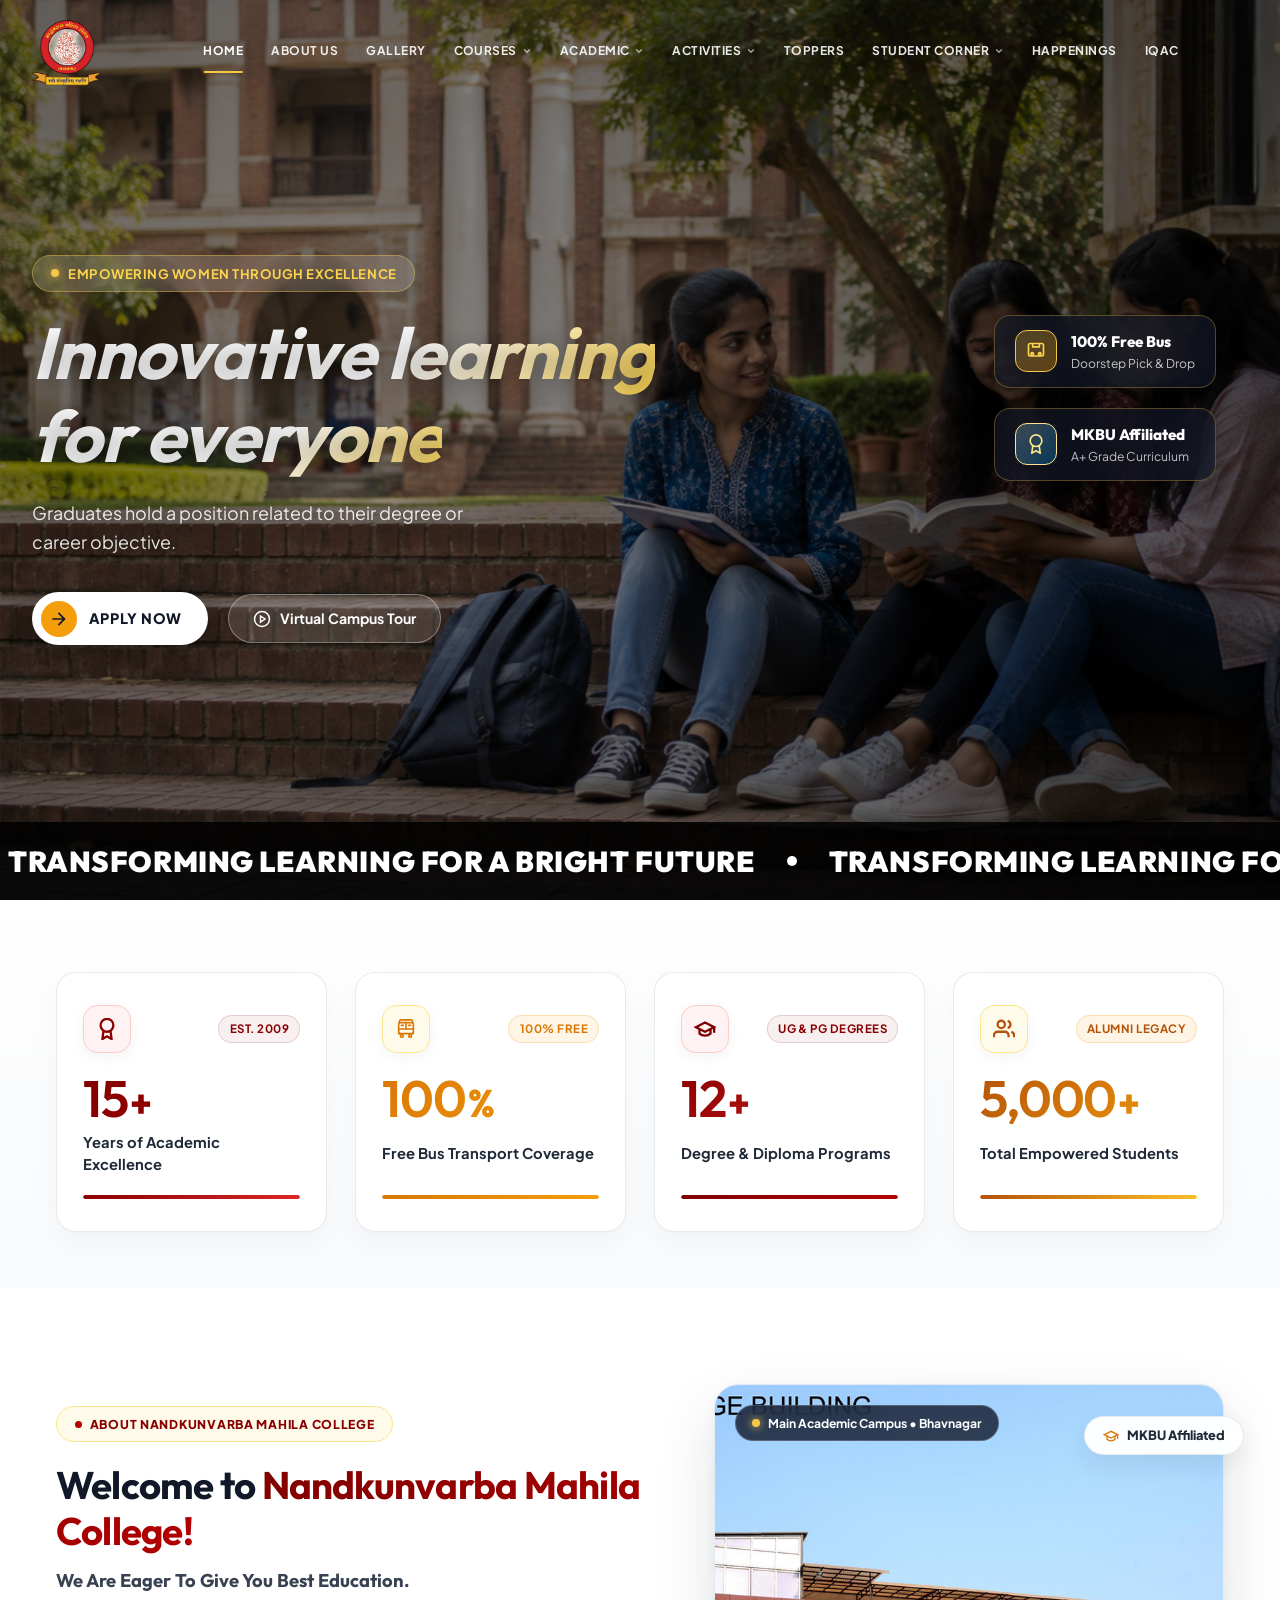
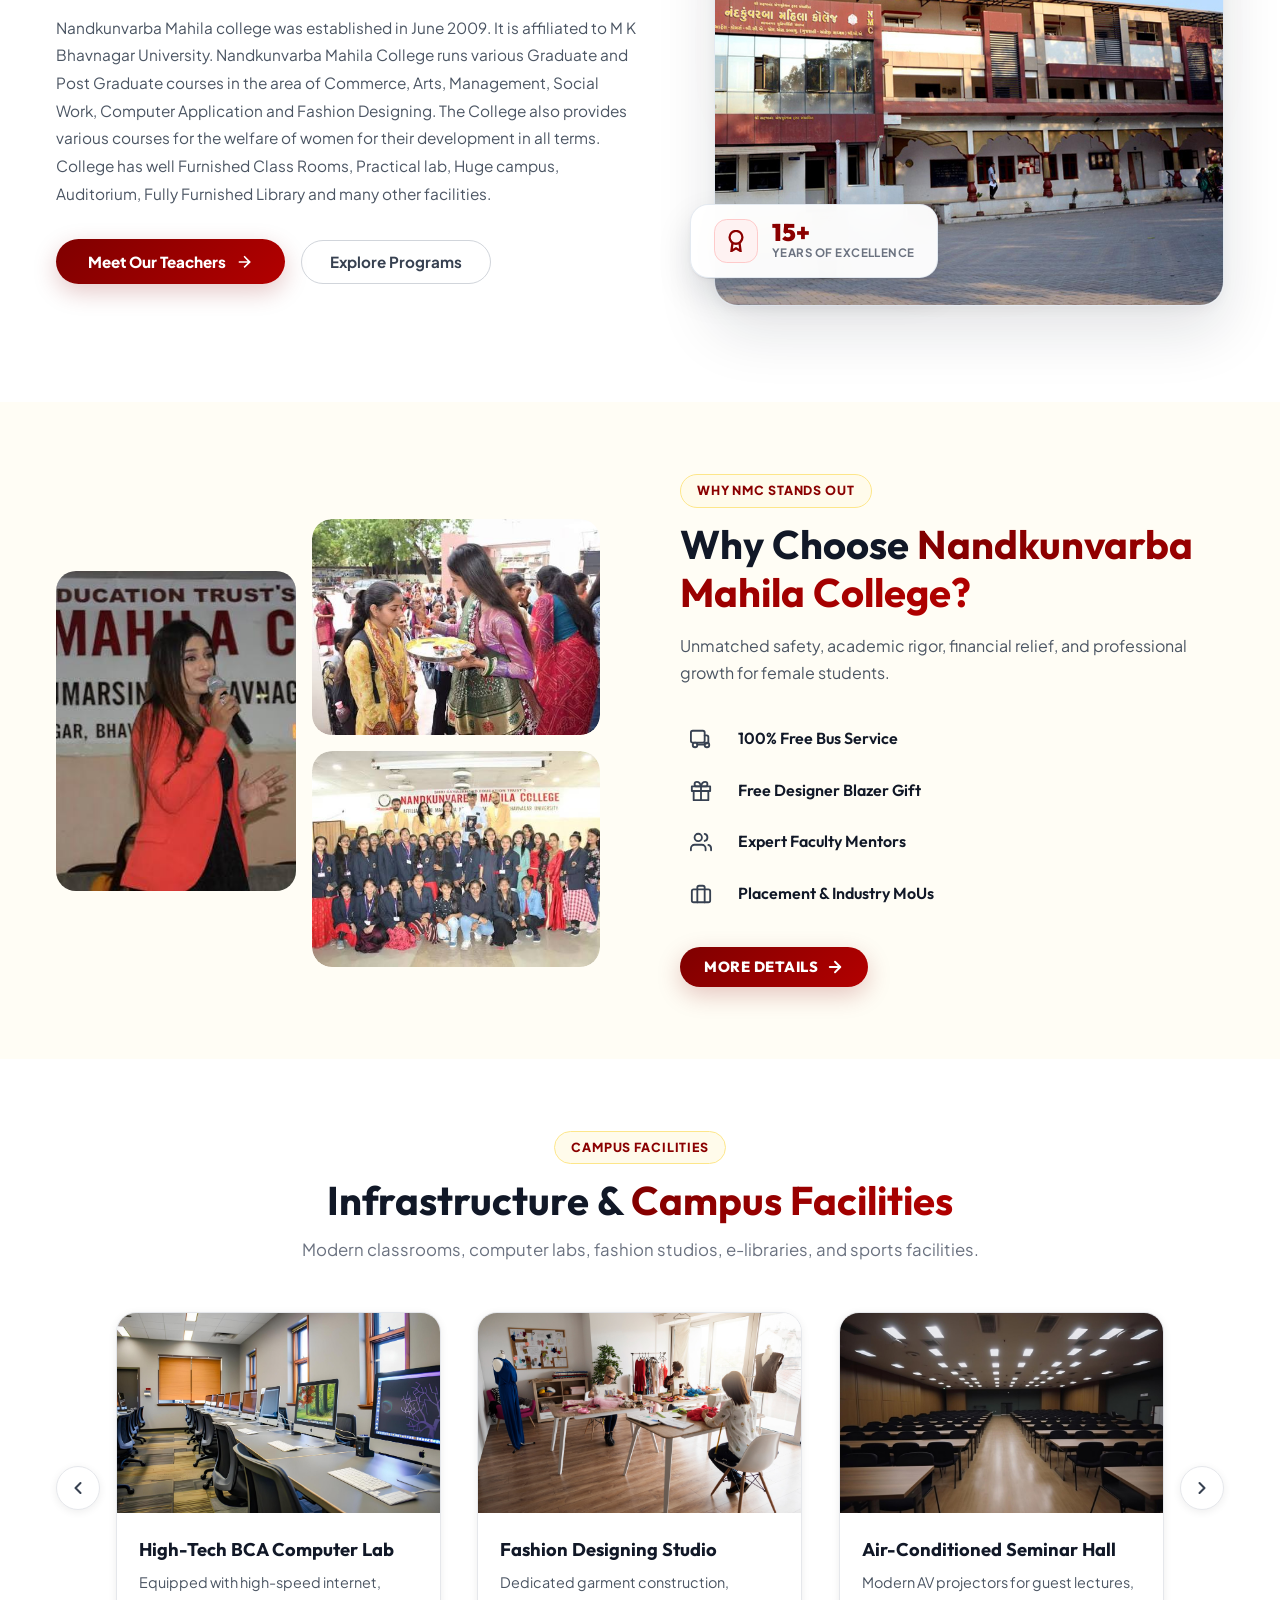
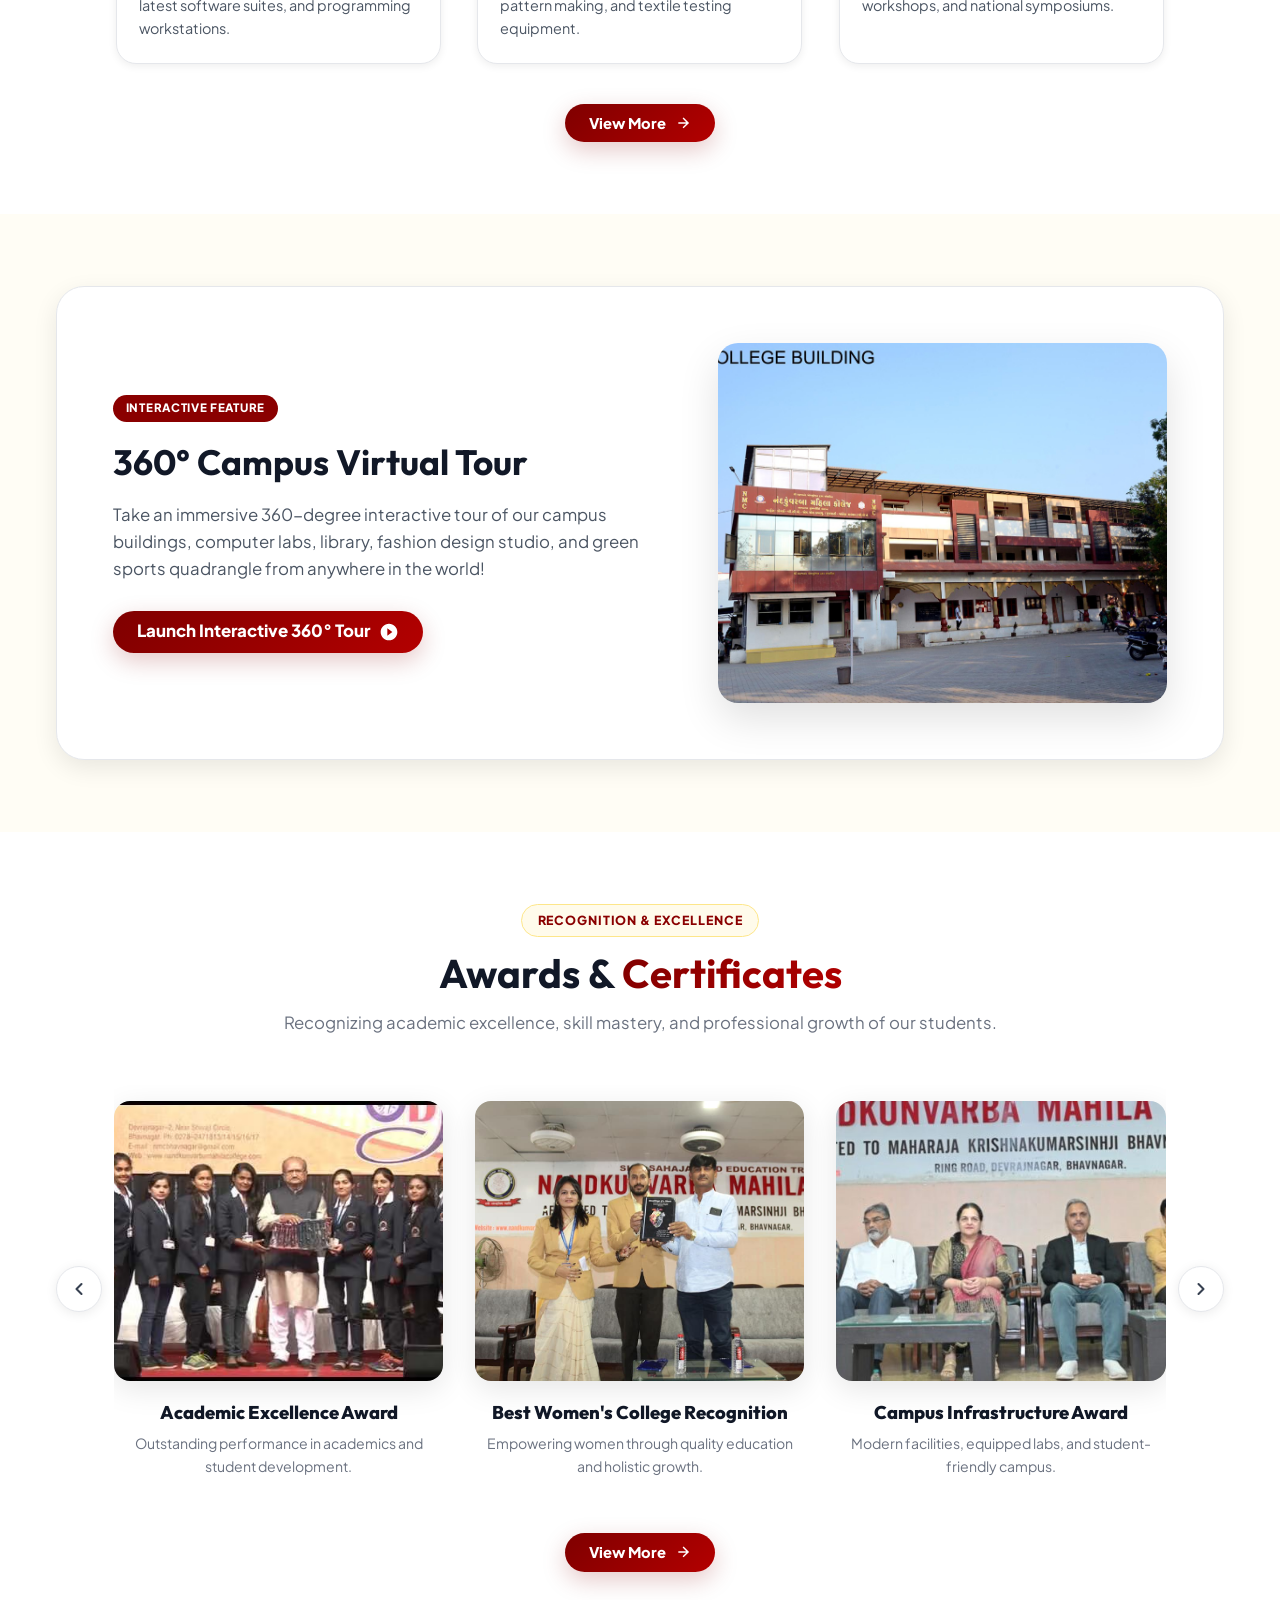
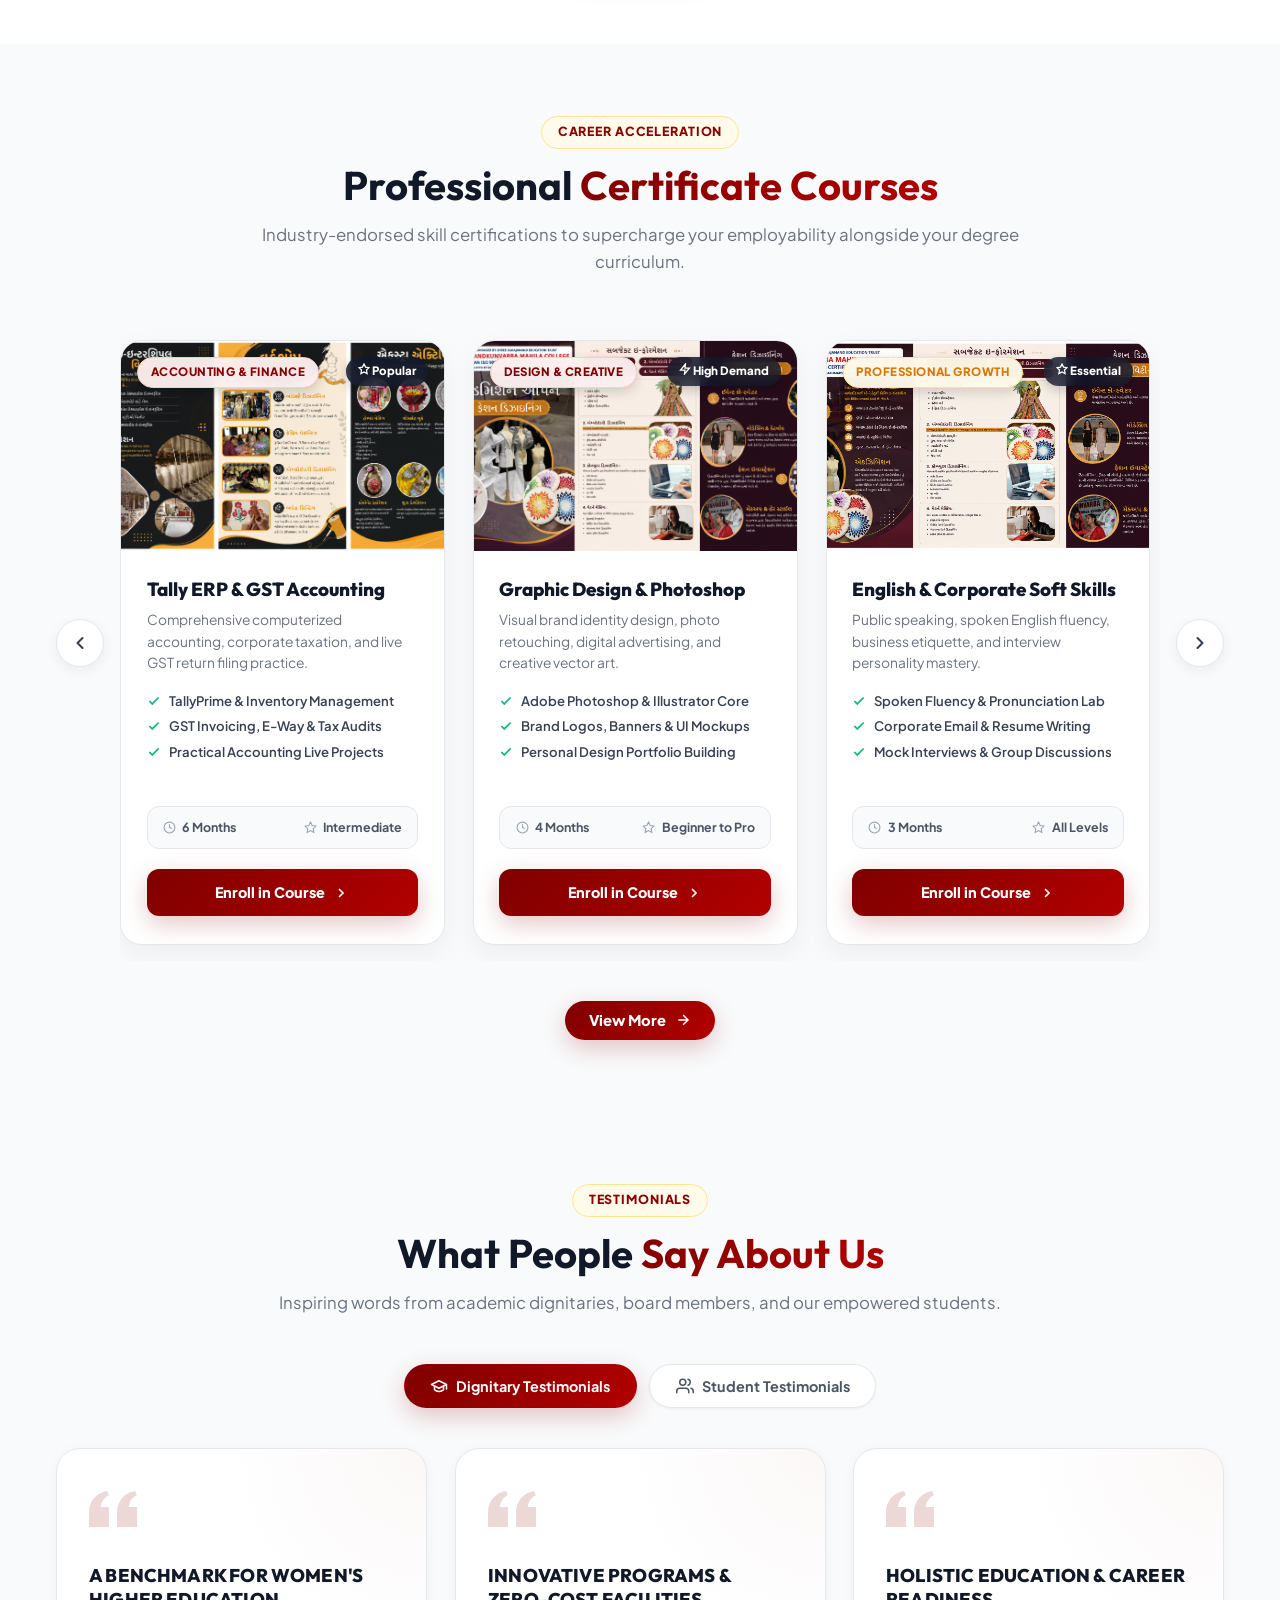
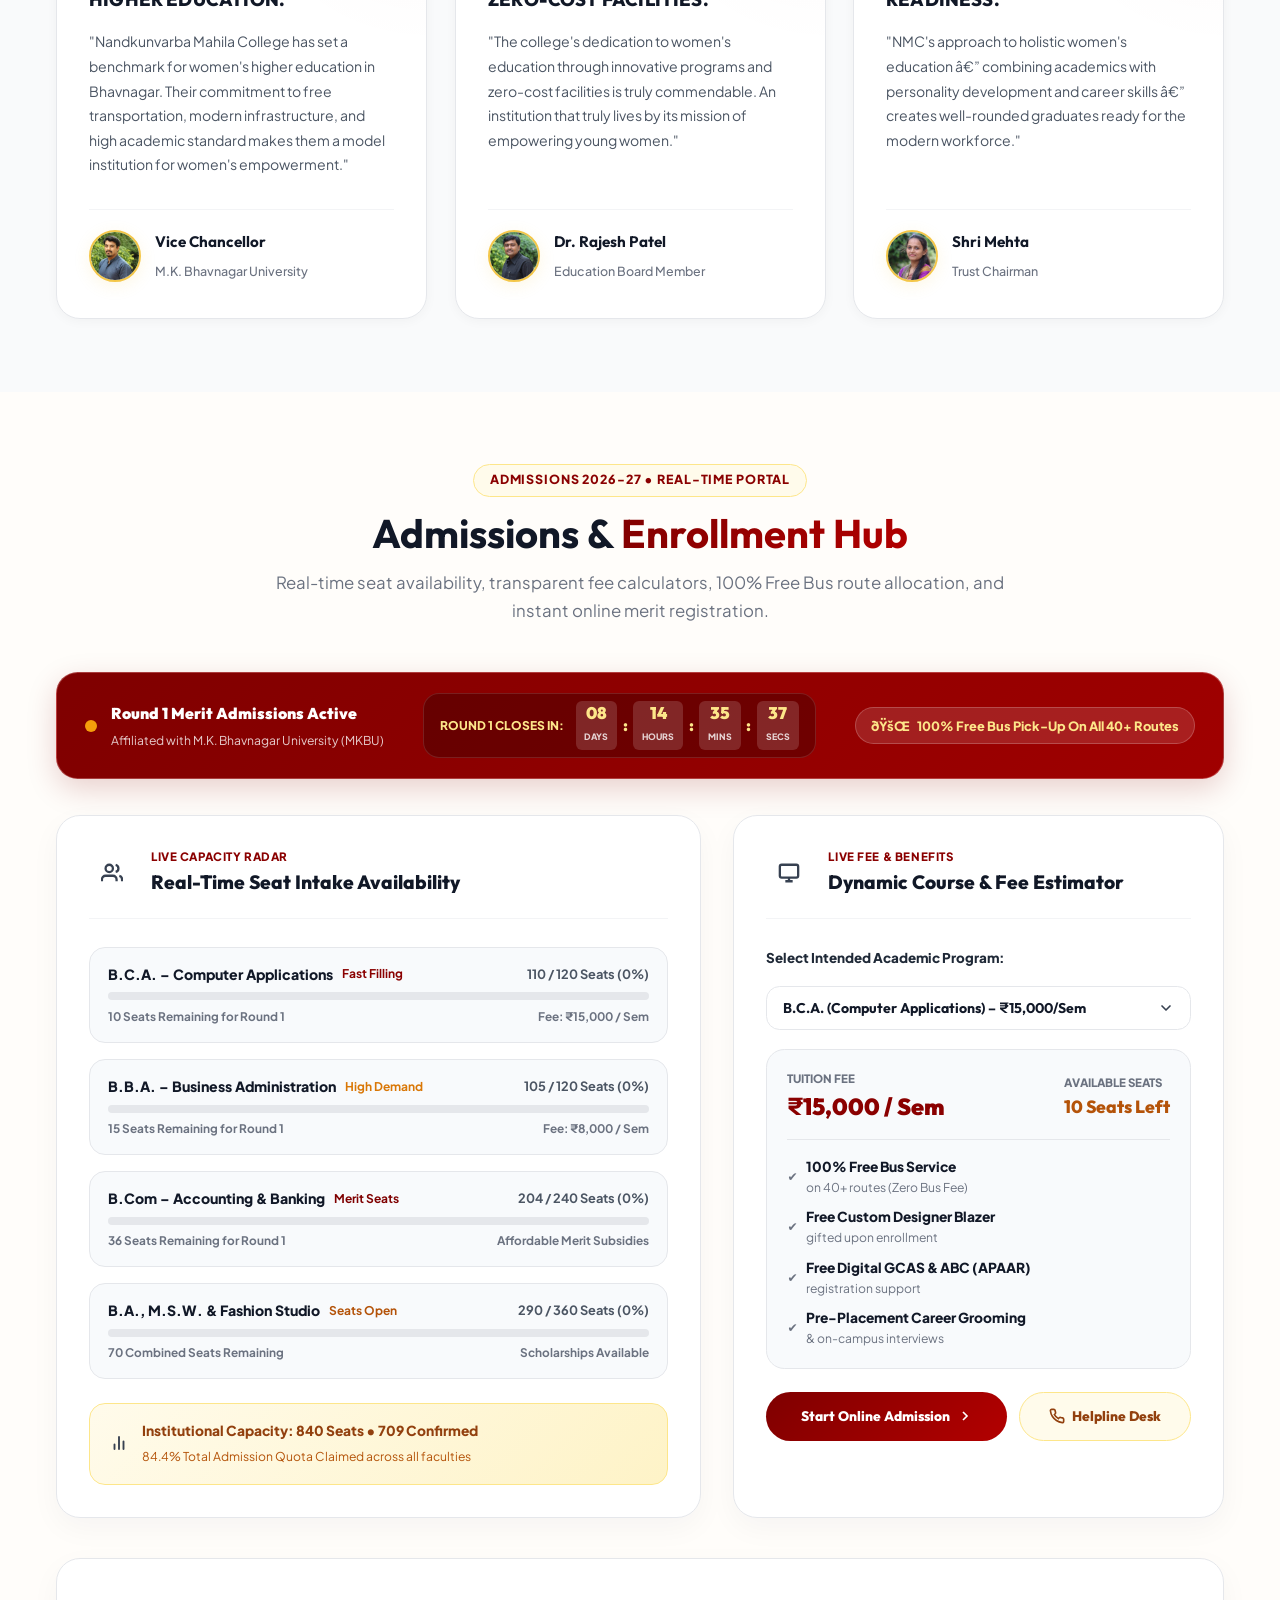
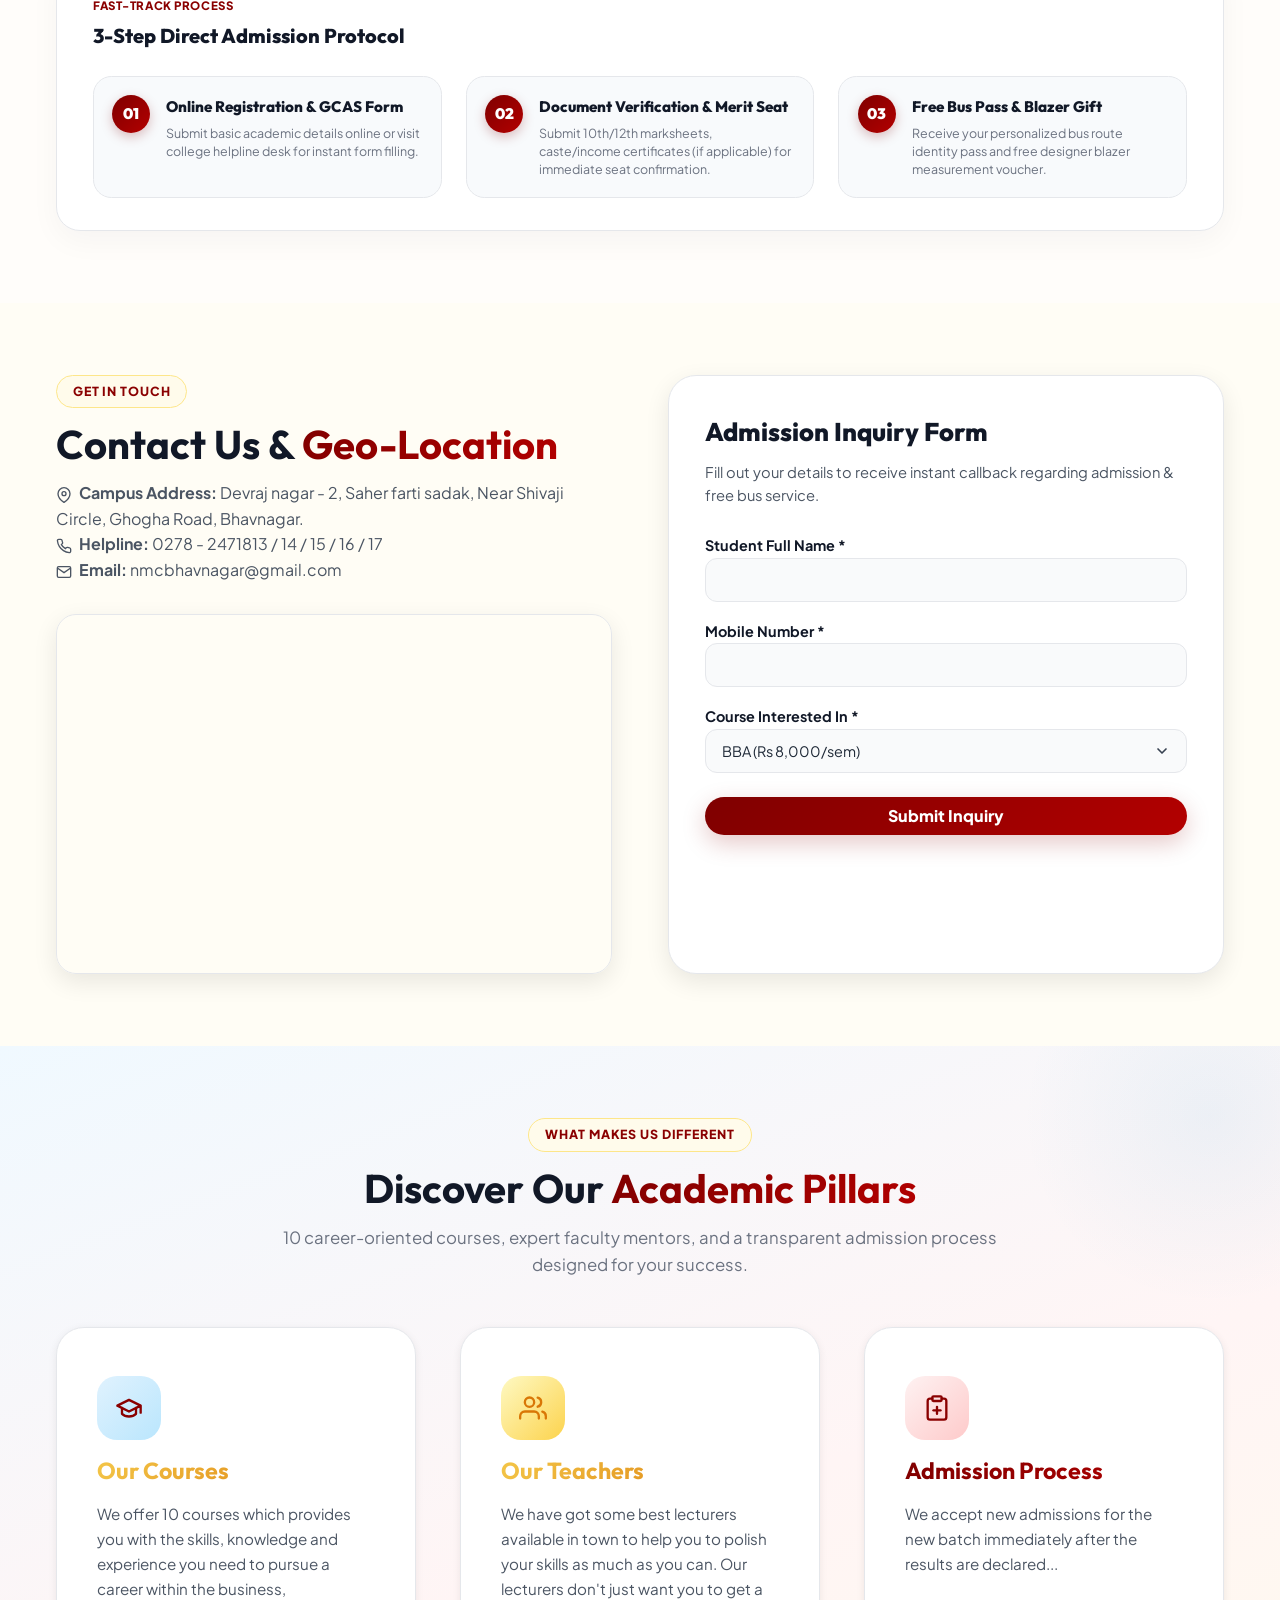
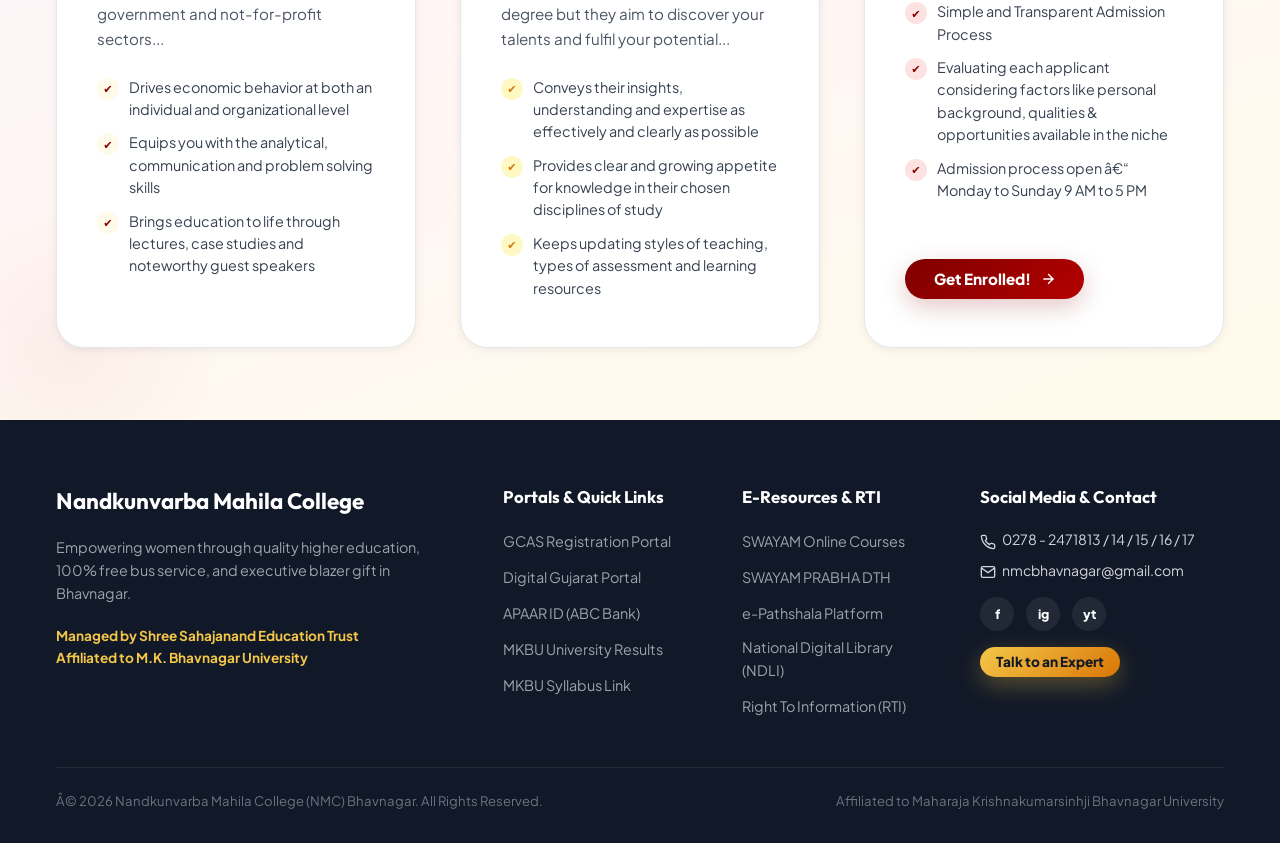
==== commit 930ebeaf: "add 1" ====
--- a/index.html
+++ b/index.html
@@ -1,4 +1,4 @@
-<!DOCTYPE html>
+﻿<!DOCTYPE html>
 <html lang="en">
 
 <head>
@@ -36,36 +36,36 @@
       <!-- Navigation Links -->
       <nav class="hero-nav">
         <ul class="hero-nav-menu">
-          <li><a href="#home" class="hero-nav-link active">HOME</a></li>
-          <li><a href="#overview" class="hero-nav-link">ABOUT US</a></li>
-          <li><a href="#gallery" class="hero-nav-link">GALLERY</a></li>
+          <li><a href="index.html" class="hero-nav-link active">HOME</a></li>
+          <li><a href="about.html" class="hero-nav-link">ABOUT US</a></li>
+          <li><a href="gallery.html" class="hero-nav-link">GALLERY</a></li>
           <li class="hero-nav-dropdown">
-            <a href="#programs" class="hero-nav-link">COURSES <svg width="10" height="10" viewBox="0 0 24 24"
+            <a href="courses.html" class="hero-nav-link">COURSES <svg width="10" height="10" viewBox="0 0 24 24"
                 fill="none" stroke="currentColor" stroke-width="3" stroke-linecap="round" stroke-linejoin="round">
                 <polyline points="6 9 12 15 18 9"></polyline>
               </svg></a>
           </li>
           <li class="hero-nav-dropdown">
-            <a href="#faculty" class="hero-nav-link">OUR STAFF <svg width="10" height="10" viewBox="0 0 24 24"
+            <a href="academic.html" class="hero-nav-link">ACADEMIC <svg width="10" height="10" viewBox="0 0 24 24"
                 fill="none" stroke="currentColor" stroke-width="3" stroke-linecap="round" stroke-linejoin="round">
                 <polyline points="6 9 12 15 18 9"></polyline>
               </svg></a>
           </li>
           <li class="hero-nav-dropdown">
-            <a href="#certificates" class="hero-nav-link">ACTIVITIES <svg width="10" height="10" viewBox="0 0 24 24"
+            <a href="activities.html" class="hero-nav-link">ACTIVITIES <svg width="10" height="10" viewBox="0 0 24 24"
                 fill="none" stroke="currentColor" stroke-width="3" stroke-linecap="round" stroke-linejoin="round">
                 <polyline points="6 9 12 15 18 9"></polyline>
               </svg></a>
           </li>
-          <li><a href="#contact" class="hero-nav-link">CONTACT</a></li>
           <li><a href="#awards" class="hero-nav-link">TOPPERS</a></li>
           <li class="hero-nav-dropdown">
-            <a href="#testimonials" class="hero-nav-link">STUDENT CORNER <svg width="10" height="10" viewBox="0 0 24 24"
+            <a href="student-corner.html" class="hero-nav-link">STUDENT CORNER <svg width="10" height="10" viewBox="0 0 24 24"
                 fill="none" stroke="currentColor" stroke-width="3" stroke-linecap="round" stroke-linejoin="round">
                 <polyline points="6 9 12 15 18 9"></polyline>
               </svg></a>
           </li>
-          <li><a href="#alumni" class="hero-nav-link">ALUMNI LEGACY</a></li>
+          <li><a href="#happenings" class="hero-nav-link">HAPPENINGS</a></li>
+          <li><a href="#iqac" class="hero-nav-link">IQAC</a></li>
         </ul>
       </nav>
 
@@ -80,7 +80,7 @@
 
   <!-- 3. FULL-SCREEN HERO BANNER WITH OVERLAY TEXT -->
   <section class="hero-fullscreen" id="home">
-    <div class="hero-bg-image">
+    <div class="hero-bg-image" style="transform: scaleX(-1);">
       <img src="Images/Hero_Section.png" alt="NMC Campus Life" class="hero-bg-img">
     </div>
     <div class="hero-overlay"></div>
@@ -147,17 +147,17 @@
     <div class="marquee-ticker">
       <div class="marquee-track">
         <span class="marquee-text">TRANSFORMING LEARNING FOR A BRIGHT FUTURE</span>
-        <span class="marquee-dot">•</span>
+        <span class="marquee-dot">â€¢</span>
         <span class="marquee-text">TRANSFORMING LEARNING FOR A BRIGHT FUTURE</span>
-        <span class="marquee-dot">•</span>
+        <span class="marquee-dot">â€¢</span>
         <span class="marquee-text">TRANSFORMING LEARNING FOR A BRIGHT FUTURE</span>
-        <span class="marquee-dot">•</span>
+        <span class="marquee-dot">â€¢</span>
         <span class="marquee-text">TRANSFORMING LEARNING FOR A BRIGHT FUTURE</span>
-        <span class="marquee-dot">•</span>
+        <span class="marquee-dot">â€¢</span>
         <span class="marquee-text">TRANSFORMING LEARNING FOR A BRIGHT FUTURE</span>
-        <span class="marquee-dot">•</span>
+        <span class="marquee-dot">â€¢</span>
         <span class="marquee-text">TRANSFORMING LEARNING FOR A BRIGHT FUTURE</span>
-        <span class="marquee-dot">•</span>
+        <span class="marquee-dot">â€¢</span>
       </div>
     </div>
   </section>
@@ -188,7 +188,7 @@
         <div class="stat-premium-card stat-theme-gold spotlight-active">
           <div class="stat-card-top">
             <div class="stat-icon-wrap stat-icon-gold">
-              <svg width="22" height="22" viewBox="0 0 24 24" fill="none" stroke="currentColor" stroke-width="2.5"><rect x="3" y="3" width="18" height="15" rx="2"/><circle cx="7.5" cy="15.5" r="1.5"/><circle cx="16.5" cy="15.5" r="1.5"/><path d="M16 3v4H8V3"/></svg>
+              <svg width="22" height="22" viewBox="0 0 24 24" fill="none" stroke="currentColor" stroke-width="1.8" stroke-linecap="round" stroke-linejoin="round"><path d="M5 5a2 2 0 0 1 2-3h10a2 2 0 0 1 2 3"/><rect x="4" y="5" width="16" height="12" rx="2"/><path d="M4 12h16"/><path d="M12 5v7"/><circle cx="7.5" cy="19.5" r="1.5"/><circle cx="16.5" cy="19.5" r="1.5"/><path d="M4 17h1.5M18.5 17H20"/><path d="M7 8h2M15 8h2"/></svg>
             </div>
             <span class="stat-sub-chip chip-gold">100% Free</span>
           </div>
@@ -250,7 +250,7 @@
             <img src="Images/NMC_Collage.jpg" alt="NMC Main Campus Building" class="about-premium-img">
             <div class="about-img-top-badge">
               <span class="about-location-dot"></span>
-              <span>Main Academic Campus • Bhavnagar</span>
+              <span>Main Academic Campus &#8226; Bhavnagar</span>
             </div>
           </div>
           
@@ -268,7 +268,7 @@
           <!-- Floating Highlight Badge 2: MKBU Affiliated -->
           <div class="about-fbadge-affil">
             <div class="about-fbadge-affil-icon">
-              <svg width="16" height="16" viewBox="0 0 24 24" fill="currentColor"><path d="M12 2L1 7l11 5 9-4.09V17h2V7L12 2z"/><path d="M4.5 10.5v5.8c0 3.3 3.4 6 7.5 6s7.5-2.7 7.5-6v-5.8l-7.5 3.4-7.5-3.4z"/></svg>
+              <svg width="16" height="16" viewBox="0 0 24 24" fill="none" stroke="currentColor" stroke-width="2"><path d="M22 10v6M2 10l10-5 10 5-10 5z"/><path d="M6 12v5c3 3 9 3 12 0v-5"/></svg>
             </div>
             <span>MKBU Affiliated</span>
           </div>
@@ -281,60 +281,17 @@
             <span>About Nandkunvarba Mahila College</span>
           </div>
 
-          <h2 class="about-premium-title">Welcome to <span>Nandkunvarba Mahila College</span></h2>
-
-          <h3 class="about-premium-subtitle">Nurturing Intellectual Brilliance &amp; Women Leadership Since 2009.</h3>
+          <h2 class="about-premium-title">Welcome to <span>Nandkunvarba Mahila College!</span></h2>
+
+          <h3 class="about-premium-subtitle">We Are Eager To Give You Best Education.</h3>
 
           <p class="about-premium-text">
-            Established in June 2009 and permanently affiliated with <strong>Maharaja Krishnakumarsinhji Bhavnagar University (MKBU)</strong>, Nandkunvarba Mahila College is committed to delivering world-class higher education for women across Commerce, Management, IT, Arts, Social Work, and Fashion Design disciplines.
+            Nandkunvarba Mahila college was established in June 2009. It is affiliated to M K Bhavnagar University. Nandkunvarba Mahila College runs various Graduate and Post Graduate courses in the area of Commerce, Arts, Management, Social Work, Computer Application and Fashion Designing. The College also provides various courses for the welfare of women for their development in all terms. College has well Furnished Class Rooms, Practical lab, Huge campus, Auditorium, Fully Furnished Library and many other facilities.
           </p>
-
-          <!-- 4 Core Feature Pills Grid -->
-          <div class="about-features-grid">
-            <div class="about-feature-card">
-              <div class="af-icon af-icon-ruby">
-                <svg width="20" height="20" viewBox="0 0 24 24" fill="none" stroke="currentColor" stroke-width="2.5"><path d="M22 10v6M2 10l10-5 10 5-10 5z"/><path d="M6 12v5c3 3 9 3 12 0v-5"/></svg>
-              </div>
-              <div class="af-info">
-                <h4>University Affiliated</h4>
-                <p>Recognized UG &amp; PG degrees from MKBU.</p>
-              </div>
-            </div>
-
-            <div class="about-feature-card">
-              <div class="af-icon af-icon-gold">
-                <svg width="20" height="20" viewBox="0 0 24 24" fill="none" stroke="currentColor" stroke-width="2.5"><rect x="3" y="3" width="18" height="15" rx="2"/><circle cx="7.5" cy="15.5" r="1.5"/><circle cx="16.5" cy="15.5" r="1.5"/><path d="M16 3v4H8V3"/></svg>
-              </div>
-              <div class="af-info">
-                <h4>100% Free Bus Service</h4>
-                <p>Safe daily routes across urban &amp; rural zones.</p>
-              </div>
-            </div>
-
-            <div class="about-feature-card">
-              <div class="af-icon af-icon-azure">
-                <svg width="20" height="20" viewBox="0 0 24 24" fill="none" stroke="currentColor" stroke-width="2.5"><rect x="2" y="3" width="20" height="14" rx="2" ry="2"/><line x1="8" y1="21" x2="16" y2="21"/><line x1="12" y1="17" x2="12" y2="21"/></svg>
-              </div>
-              <div class="af-info">
-                <h4>High-Tech Labs &amp; Studios</h4>
-                <p>Modern BCA labs &amp; Fashion Design studios.</p>
-              </div>
-            </div>
-
-            <div class="about-feature-card">
-              <div class="af-icon af-icon-purple">
-                <svg width="20" height="20" viewBox="0 0 24 24" fill="none" stroke="currentColor" stroke-width="2.5"><path d="M17 21v-2a4 4 0 0 0-4-4H5a4 4 0 0 0-4 4v2"/><circle cx="9" cy="7" r="4"/><path d="M23 21v-2a4 4 0 0 0-3-3.87"/><path d="M16 3.13a4 4 0 0 1 0 7.75"/></svg>
-              </div>
-              <div class="af-info">
-                <h4>Mentorship &amp; Placement</h4>
-                <p>Personalized career coaching &amp; alumni network.</p>
-              </div>
-            </div>
-          </div>
 
           <div class="about-actions-wrap">
             <a href="#faculty" class="btn btn-crimson about-premium-btn">
-              <span>Meet Our Faculty</span>
+              <span>Meet Our Teachers</span>
               <svg width="18" height="18" viewBox="0 0 24 24" fill="currentColor">
                 <path d="M5 13h11.86l-5.43 5.43 1.42 1.42L21.14 12l-8.29-8.29-1.42 1.42L16.86 11H5v2z" />
               </svg>
@@ -348,193 +305,7 @@
     </div>
   </section>
 
-  <!-- 5B. OUR VISION & MISSION - LUXURY CREATIVE SECTION -->
-  <section class="section-padding vision-mission-section" id="vision-mission">
-    <!-- Ambient glowing mesh background -->
-    <div class="vm-bg-mesh">
-      <div class="vm-glow-orb vm-glow-orb-1"></div>
-      <div class="vm-glow-orb vm-glow-orb-2"></div>
-      <div class="vm-glow-orb vm-glow-orb-3"></div>
-      <div class="vm-grid-pattern"></div>
-    </div>
-
-    <div class="container">
-      <!-- Section Header -->
-      <div class="vm-header-wrap">
-        <div class="vm-header-pill">
-          <span class="vm-header-pill-dot"></span>
-          <span>Guiding Institutional Philosophy</span>
-        </div>
-        <h2 class="vm-main-title">Vision &amp; <span>Mission</span></h2>
-        <p class="vm-main-subtitle">Fostering intellect, autonomy, and leadership to shape enlightened women leaders for
-          tomorrow's world.</p>
-      </div>
-
-      <!-- Luxury Dual Grid Layout -->
-      <div class="vm-luxury-grid">
-
-        <!-- CARD 1: OUR VISION -->
-        <div class="vm-card-luxury vm-card-vision spotlight-active">
-          <div class="vm-card-top-bar">
-            <div class="vm-badge-tag vm-tag-sky">
-              <svg width="14" height="14" viewBox="0 0 24 24" fill="none" stroke="currentColor" stroke-width="2.5">
-                <circle cx="12" cy="12" r="10" />
-                <path d="M12 2a14.5 14.5 0 0 0 0 20 14.5 14.5 0 0 0 0-20" />
-                <path d="M2 12h20" />
-              </svg>
-              <span>Vision &amp; Horizon</span>
-            </div>
-            <!-- <span class="vm-card-number">01</span> -->
-          </div>
-
-          <div class="vm-card-header">
-            <div class="vm-icon-bubble vm-icon-sky">
-              <svg width="28" height="28" viewBox="0 0 24 24" fill="none" stroke="currentColor" stroke-width="2">
-                <path d="M2 12s3-7 10-7 10 7 10 7-3 7-10 7-10-7-10-7Z" />
-                <circle cx="12" cy="12" r="3" />
-              </svg>
-            </div>
-            <div>
-              <h3 class="vm-card-title">Our Vision</h3>
-              <p class="vm-card-lead">Pioneering Women's Leadership &amp; Societal Transformation</p>
-            </div>
-          </div>
-
-          <blockquote class="vm-quote-box vm-quote-sky">
-            "To empower girls through quality education to realize their full potential and lead societal transformation
-            where gender equality becomes an undeniable reality."
-          </blockquote>
-
-          <div class="vm-pillars-list">
-            <div class="vm-pillar-item">
-              <div class="vm-pillar-icon vm-picon-sky">
-                <svg width="18" height="18" viewBox="0 0 24 24" fill="none" stroke="currentColor" stroke-width="2.5">
-                  <polyline points="20 6 9 17 4 12" />
-                </svg>
-              </div>
-              <div class="vm-pillar-info">
-                <h4>Distinctive &amp; Global Education</h4>
-                <p>Regional and global educational pathways ensuring high academic standing and lifelong student
-                  success.</p>
-              </div>
-            </div>
-
-            <div class="vm-pillar-item">
-              <div class="vm-pillar-icon vm-picon-sky">
-                <svg width="18" height="18" viewBox="0 0 24 24" fill="none" stroke="currentColor" stroke-width="2.5">
-                  <polyline points="20 6 9 17 4 12" />
-                </svg>
-              </div>
-              <div class="vm-pillar-info">
-                <h4>Ethical Leadership &amp; Empathy</h4>
-                <p>Nurturing enlightened citizens capable of leading ethically in complex global landscapes.</p>
-              </div>
-            </div>
-
-            <div class="vm-pillar-item">
-              <div class="vm-pillar-icon vm-picon-sky">
-                <svg width="18" height="18" viewBox="0 0 24 24" fill="none" stroke="currentColor" stroke-width="2.5">
-                  <polyline points="20 6 9 17 4 12" />
-                </svg>
-              </div>
-              <div class="vm-pillar-info">
-                <h4>Inclusive &amp; Accommodating Campus</h4>
-                <p>Cultivating a supportive, student-centered environment defined by academic eminence and dignity.</p>
-              </div>
-            </div>
-          </div>
-
-          <div class="vm-card-footer">
-            <div class="vm-chips">
-              <span class="vm-chip">#GlobalOutreach</span>
-              <span class="vm-chip">#GenderEquality</span>
-              <span class="vm-chip">#AcademicEminence</span>
-            </div>
-          </div>
-        </div>
-
-        <!-- CARD 2: OUR MISSION -->
-        <div class="vm-card-luxury vm-card-mission spotlight-active">
-          <div class="vm-card-top-bar">
-            <div class="vm-badge-tag vm-tag-gold">
-              <svg width="14" height="14" viewBox="0 0 24 24" fill="none" stroke="currentColor" stroke-width="2.5">
-                <circle cx="12" cy="12" r="10" />
-                <polygon points="16.24 7.76 14.12 14.12 7.76 16.24 9.88 9.88 16.24 7.76" />
-              </svg>
-              <span>Mission &amp; Strategy</span>
-            </div>
-            <!-- <span class="vm-card-number">02</span> -->
-          </div>
-
-          <div class="vm-card-header">
-            <div class="vm-icon-bubble vm-icon-gold">
-              <svg width="28" height="28" viewBox="0 0 24 24" fill="none" stroke="currentColor" stroke-width="2" stroke-linecap="round" stroke-linejoin="round">
-                <circle cx="12" cy="12" r="10" />
-                <circle cx="12" cy="12" r="6" />
-                <circle cx="12" cy="12" r="2" />
-              </svg>
-            </div>
-            <div>
-              <h3 class="vm-card-title">Our Mission</h3>
-              <p class="vm-card-lead">Nurturing Inquisitive Minds &amp; Career Excellence</p>
-            </div>
-          </div>
-
-          <blockquote class="vm-quote-box vm-quote-gold">
-            "To foster an unbiased, liberated atmosphere where curiosity thrives, ideas originate freely, and every
-            student is equipped with real-world career mastery."
-          </blockquote>
-
-          <div class="vm-pillars-list">
-            <div class="vm-pillar-item">
-              <div class="vm-pillar-icon vm-picon-gold">
-                <svg width="18" height="18" viewBox="0 0 24 24" fill="none" stroke="currentColor" stroke-width="2.5">
-                  <polyline points="20 6 9 17 4 12" />
-                </svg>
-              </div>
-              <div class="vm-pillar-info">
-                <h4>Accessible Quality &amp; Inquiry</h4>
-                <p>Expanding top-tier education and stimulating the latent curiosity in every learner.</p>
-              </div>
-            </div>
-
-            <div class="vm-pillar-item">
-              <div class="vm-pillar-icon vm-picon-gold">
-                <svg width="18" height="18" viewBox="0 0 24 24" fill="none" stroke="currentColor" stroke-width="2.5">
-                  <polyline points="20 6 9 17 4 12" />
-                </svg>
-              </div>
-              <div class="vm-pillar-info">
-                <h4>Liberated &amp; Unbiased Space</h4>
-                <p>Nurturing young minds in a non-judgmental environment balancing freedom with accountability.</p>
-              </div>
-            </div>
-
-            <div class="vm-pillar-item">
-              <div class="vm-pillar-icon vm-picon-gold">
-                <svg width="18" height="18" viewBox="0 0 24 24" fill="none" stroke="currentColor" stroke-width="2.5">
-                  <polyline points="20 6 9 17 4 12" />
-                </svg>
-              </div>
-              <div class="vm-pillar-info">
-                <h4>Career Planning &amp; Personalized Growth</h4>
-                <p>Equipping students with industry-ready skills, personalized mentorship, and career autonomy.</p>
-              </div>
-            </div>
-          </div>
-
-          <div class="vm-card-footer">
-            <div class="vm-chips">
-              <span class="vm-chip">#SpiritOfInquiry</span>
-              <span class="vm-chip">#CareerReadiness</span>
-              <span class="vm-chip">#EmpoweredLearning</span>
-            </div>
-          </div>
-        </div>
-
-      </div>
-    </div>
-  </section>
+  
 
   <!-- 6. WHY CHOOSE US? (STATIC) -->
   <section class="section-padding why-choose-section">
@@ -685,212 +456,30 @@
           </svg>
         </button>
       </div>
+
+      <div style="text-align: center; margin-top: 2.5rem;">
+        <a href="gallery.html" class="btn btn-crimson">
+          <span>View More</span>
+          <svg width="16" height="16" viewBox="0 0 24 24" fill="currentColor"><path d="M5 13h11.86l-5.43 5.43 1.42 1.42L21.14 12l-8.29-8.29-1.42 1.42L16.86 11H5v2z"/></svg>
+        </a>
+      </div>
     </div>
   </section>
 
-  <!-- PHOTO & VIDEO GALLERY - CREATIVE & INTERACTIVE -->
-  <section class="section-padding gallery-section" id="gallery">
-    <div class="container">
-      <div class="section-header">
-        <div class="section-subtitle">Visual Experience</div>
-        <h2 class="section-title">Photo &amp; <span>Video Gallery</span></h2>
-        <p class="section-description">A vibrant showcase of campus life, state-of-the-art labs, cultural festivals, and student activities.</p>
-      </div>
-
-      <!-- Gallery Filter Tabs -->
-      <div class="gallery-filter-bar">
-        <button class="gfilter-btn active" data-filter="all">
-          <svg width="16" height="16" viewBox="0 0 24 24" fill="none" stroke="currentColor" stroke-width="2.5"><rect x="3" y="3" width="7" height="7"/><rect x="14" y="3" width="7" height="7"/><rect x="14" y="14" width="7" height="7"/><rect x="3" y="14" width="7" height="7"/></svg>
-          All Media
-        </button>
-        <button class="gfilter-btn" data-filter="campus">
-          <svg width="16" height="16" viewBox="0 0 24 24" fill="none" stroke="currentColor" stroke-width="2.5"><path d="M3 9l9-7 9 7v11a2 2 0 0 1-2 2H5a2 2 0 0 1-2-2z"/><polyline points="9 22 9 12 15 12 15 22"/></svg>
-          Campus &amp; Labs
-        </button>
-        <button class="gfilter-btn" data-filter="events">
-          <svg width="16" height="16" viewBox="0 0 24 24" fill="none" stroke="currentColor" stroke-width="2.5"><polygon points="12 2 15.09 8.26 22 9.27 17 14.14 18.18 21.02 12 17.77 5.82 21.02 7 14.14 2 9.27 8.91 8.26 12 2"/></svg>
-          Events &amp; Culture
-        </button>
-        <button class="gfilter-btn" data-filter="videos">
-          <svg width="16" height="16" viewBox="0 0 24 24" fill="none" stroke="currentColor" stroke-width="2.5"><polygon points="23 7 16 12 23 17 23 7"/><rect x="1" y="5" width="15" height="14" rx="2" ry="2"/></svg>
-          Video Highlights
-        </button>
-      </div>
-
-      <!-- Modern Interactive Gallery Grid -->
-      <div class="gallery-interactive-grid" id="galleryGrid">
-
-        <!-- Card 1: Main Campus View (Photo) -->
-        <div class="gcard-item" data-category="campus" data-type="image" data-src="Images/NMC_Collage.jpg" data-title="NMC Main Academic Campus" data-desc="State-of-the-art campus architecture with lush green surroundings in Bhavnagar.">
-          <div class="gcard-media">
-            <img src="Images/NMC_Collage.jpg" alt="NMC Campus View" loading="lazy">
-            <span class="gcard-badge gbadge-campus">Campus</span>
-            <div class="gcard-overlay">
-              <div class="gcard-info">
-                <span class="gcard-tag">Infrastructure</span>
-                <h4 class="gcard-title">Main Academic Campus</h4>
-                <p class="gcard-text">Expansive campus equipped with modern academic amenities.</p>
-              </div>
-              <button class="gcard-action-btn" aria-label="View photo">
-                <svg width="20" height="20" viewBox="0 0 24 24" fill="none" stroke="currentColor" stroke-width="2.5"><circle cx="11" cy="11" r="8"/><line x1="21" y1="21" x2="16.65" y2="16.65"/><line x1="11" y1="8" x2="11" y2="14"/><line x1="8" y1="11" x2="14" y2="11"/></svg>
-              </button>
-            </div>
-          </div>
-        </div>
-
-        <!-- Card 2: Campus Video Highlight (Video) -->
-        <div class="gcard-item gcard-video-card" data-category="videos" data-type="video" data-src="https://www.youtube-nocookie.com/embed/dQw4w9WgXcQ" data-title="Campus Life & Facilities Tour" data-desc="Experience the vibrant student energy and world-class facilities at NMC.">
-          <div class="gcard-media">
-            <img src="Images/Hero_Section.png" alt="Campus Life Video" loading="lazy">
-            <span class="gcard-badge gbadge-video">
-              <svg width="12" height="12" viewBox="0 0 24 24" fill="currentColor"><polygon points="5 3 19 12 5 21 5 3"/></svg>
-              Video • 2:30 Min
-            </span>
-            <div class="gcard-play-pulse">
-              <span class="play-pulse-ring"></span>
-              <span class="play-pulse-btn">
-                <svg width="22" height="22" viewBox="0 0 24 24" fill="currentColor"><polygon points="6 4 20 12 6 20 6 4"/></svg>
-              </span>
-            </div>
-            <div class="gcard-overlay">
-              <div class="gcard-info">
-                <span class="gcard-tag">Video Tour</span>
-                <h4 class="gcard-title">Campus Life &amp; Facilities</h4>
-                <p class="gcard-text">Watch the student experience and campus walkthrough.</p>
-              </div>
-              <button class="gcard-action-btn" aria-label="Play video">
-                <svg width="20" height="20" viewBox="0 0 24 24" fill="currentColor"><polygon points="6 4 20 12 6 20 6 4"/></svg>
-              </button>
-            </div>
-          </div>
-        </div>
-
-        <!-- Card 3: High-Tech Computer Lab (Photo) -->
-        <div class="gcard-item" data-category="campus" data-type="image" data-src="Images/Computer Lab.jpg" data-title="High-Tech BCA & IT Computer Lab" data-desc="Modern computing lab with high-speed internet, programming IDEs, and digital workstations.">
-          <div class="gcard-media">
-            <img src="Images/Computer Lab.jpg" alt="Computer Lab" loading="lazy">
-            <span class="gcard-badge gbadge-campus">IT Lab</span>
-            <div class="gcard-overlay">
-              <div class="gcard-info">
-                <span class="gcard-tag">Technology</span>
-                <h4 class="gcard-title">High-Tech IT &amp; BCA Lab</h4>
-                <p class="gcard-text">Hands-on programming &amp; software development lab.</p>
-              </div>
-              <button class="gcard-action-btn" aria-label="View photo">
-                <svg width="20" height="20" viewBox="0 0 24 24" fill="none" stroke="currentColor" stroke-width="2.5"><circle cx="11" cy="11" r="8"/><line x1="21" y1="21" x2="16.65" y2="16.65"/><line x1="11" y1="8" x2="11" y2="14"/><line x1="8" y1="11" x2="14" y2="11"/></svg>
-              </button>
-            </div>
-          </div>
-        </div>
-
-        <!-- Card 4: Fashion Designing Studio (Photo) -->
-        <div class="gcard-item" data-category="campus" data-type="image" data-src="Images/FD Studio.jpg" data-title="Creative Fashion Designing Studio" data-desc="Specialized studio for garment construction, pattern grading, and creative styling.">
-          <div class="gcard-media">
-            <img src="Images/FD Studio.jpg" alt="Fashion Design Studio" loading="lazy">
-            <span class="gcard-badge gbadge-campus">Studio</span>
-            <div class="gcard-overlay">
-              <div class="gcard-info">
-                <span class="gcard-tag">Design Studio</span>
-                <h4 class="gcard-title">Fashion Studio &amp; Lab</h4>
-                <p class="gcard-text">Professional apparel design and pattern construction.</p>
-              </div>
-              <button class="gcard-action-btn" aria-label="View photo">
-                <svg width="20" height="20" viewBox="0 0 24 24" fill="none" stroke="currentColor" stroke-width="2.5"><circle cx="11" cy="11" r="8"/><line x1="21" y1="21" x2="16.65" y2="16.65"/><line x1="11" y1="8" x2="11" y2="14"/><line x1="8" y1="11" x2="14" y2="11"/></svg>
-              </button>
-            </div>
-          </div>
-        </div>
-
-        <!-- Card 5: Cultural Fest & Annual Day (Photo) -->
-        <div class="gcard-item" data-category="events" data-type="image" data-src="Images/C_banner2.png" data-title="Annual Cultural Extravaganza" data-desc="Celebrating talent, music, drama, and youth leadership at our annual festival.">
-          <div class="gcard-media">
-            <img src="Images/C_banner2.png" alt="Annual Cultural Day" loading="lazy">
-            <span class="gcard-badge gbadge-events">Events</span>
-            <div class="gcard-overlay">
-              <div class="gcard-info">
-                <span class="gcard-tag">Cultural Fest</span>
-                <h4 class="gcard-title">Annual Cultural Day</h4>
-                <p class="gcard-text">Showcasing creativity, dance, drama, and leadership.</p>
-              </div>
-              <button class="gcard-action-btn" aria-label="View photo">
-                <svg width="20" height="20" viewBox="0 0 24 24" fill="none" stroke="currentColor" stroke-width="2.5"><circle cx="11" cy="11" r="8"/><line x1="21" y1="21" x2="16.65" y2="16.65"/><line x1="11" y1="8" x2="11" y2="14"/><line x1="8" y1="11" x2="14" y2="11"/></svg>
-              </button>
-            </div>
-          </div>
-        </div>
-
-        <!-- Card 6: Air Conditioned Seminar Hall (Photo) -->
-        <div class="gcard-item" data-category="campus" data-type="image" data-src="Images/AC_Hall.jpg" data-title="Air-Conditioned Seminar Auditorium" data-desc="State-of-the-art auditorium with surround audio and projection for expert seminars.">
-          <div class="gcard-media">
-            <img src="Images/AC_Hall.jpg" alt="Seminar Hall" loading="lazy">
-            <span class="gcard-badge gbadge-campus">Auditorium</span>
-            <div class="gcard-overlay">
-              <div class="gcard-info">
-                <span class="gcard-tag">Seminars</span>
-                <h4 class="gcard-title">A/C Seminar Auditorium</h4>
-                <p class="gcard-text">Equipped with HD projection for national workshops.</p>
-              </div>
-              <button class="gcard-action-btn" aria-label="View photo">
-                <svg width="20" height="20" viewBox="0 0 24 24" fill="none" stroke="currentColor" stroke-width="2.5"><circle cx="11" cy="11" r="8"/><line x1="21" y1="21" x2="16.65" y2="16.65"/><line x1="11" y1="8" x2="11" y2="14"/><line x1="8" y1="11" x2="14" y2="11"/></svg>
-              </button>
-            </div>
-          </div>
-        </div>
-
-        <!-- Card 7: Practical Workshops & Training (Photo) -->
-        <div class="gcard-item" data-category="events" data-type="image" data-src="Images/why us1.jpg" data-title="Practical Skill Workshops" data-desc="Hands-on interactive learning sessions and expert faculty demonstrations.">
-          <div class="gcard-media">
-            <img src="Images/why us1.jpg" alt="Skill Workshop" loading="lazy">
-            <span class="gcard-badge gbadge-events">Workshops</span>
-            <div class="gcard-overlay">
-              <div class="gcard-info">
-                <span class="gcard-tag">Skill Training</span>
-                <h4 class="gcard-title">Interactive Workshops</h4>
-                <p class="gcard-text">Specialized industry-oriented hands-on workshops.</p>
-              </div>
-              <button class="gcard-action-btn" aria-label="View photo">
-                <svg width="20" height="20" viewBox="0 0 24 24" fill="none" stroke="currentColor" stroke-width="2.5"><circle cx="11" cy="11" r="8"/><line x1="21" y1="21" x2="16.65" y2="16.65"/><line x1="11" y1="8" x2="11" y2="14"/><line x1="8" y1="11" x2="14" y2="11"/></svg>
-              </button>
-            </div>
-          </div>
-        </div>
-
-        <!-- Card 8: Convocation & Youth Celebrations (Photo) -->
-        <div class="gcard-item" data-category="events" data-type="image" data-src="Images/c_banner.png" data-title="Youth & Convocation Celebrations" data-desc="Celebrating student graduations, honors, and academic achievements.">
-          <div class="gcard-media">
-            <img src="Images/c_banner.png" alt="Convocation Celebration" loading="lazy">
-            <span class="gcard-badge gbadge-events">Celebration</span>
-            <div class="gcard-overlay">
-              <div class="gcard-info">
-                <span class="gcard-tag">Milestones</span>
-                <h4 class="gcard-title">Graduation &amp; Honors</h4>
-                <p class="gcard-text">Recognizing degrees and exceptional milestones.</p>
-              </div>
-              <button class="gcard-action-btn" aria-label="View photo">
-                <svg width="20" height="20" viewBox="0 0 24 24" fill="none" stroke="currentColor" stroke-width="2.5"><circle cx="11" cy="11" r="8"/><line x1="21" y1="21" x2="16.65" y2="16.65"/><line x1="11" y1="8" x2="11" y2="14"/><line x1="8" y1="11" x2="14" y2="11"/></svg>
-              </button>
-            </div>
-          </div>
-        </div>
-
-      </div>
-    </div>
-  </section>
-
-  <!-- 8. 360° CAMPUS VIRTUAL TOUR (DYNAMIC) -->
+  <!-- 8. 360Â° CAMPUS VIRTUAL TOUR (DYNAMIC) -->
   <section class="section-padding tour-section" id="tour">
     <div class="container">
       <div class="tour-card">
         <div>
           <span class="tour-badge">Interactive Feature</span>
-          <h2 class="tour-title">360° Campus Virtual Tour</h2>
+          <h2 class="tour-title">360&#176; Campus Virtual Tour</h2>
           <p class="tour-desc">
             Take an immersive 360-degree interactive tour of our campus buildings, computer labs, library, fashion
             design studio, and green sports quadrangle from anywhere in the world!
           </p>
 
           <button class="btn btn-crimson open-tour-modal" style="font-size: 1.05rem;">
-            <span>Launch Interactive 360° Tour</span>
+            <span>Launch Interactive 360&#176; Tour</span>
             <svg width="20" height="20" viewBox="0 0 24 24" fill="currentColor">
               <path d="M12 2C6.48 2 2 6.48 2 12s4.48 10 10 10 10-4.48 10-10S17.52 2 12 2zm-2 14.5v-9l6 4.5-6 4.5z" />
             </svg>
@@ -900,433 +489,6 @@
         <div class="tour-preview-box">
           <img src="Images/NMC_Collage.jpg" alt="NMC College Collage" class="tour-preview-img">
         </div>
-      </div>
-    </div>
-  </section>
-
-  <!-- 9. ACADEMIC PROGRAMS OFFERED (DYNAMIC: BA, MA, B.COM, M.COM, BCA, BBA, MSW, DFD & CFD, DNYS) -->
-  <section class="section-padding programs-section" id="programs">
-    <div class="container">
-      <div class="section-header">
-        <div class="section-subtitle">Comprehensive Curriculum</div>
-        <h2 class="section-title">Academic Programs <span>Offered at NMC</span></h2>
-        <p class="section-description">Career-oriented Undergraduate, Postgraduate, and Professional Diploma programs affiliated with M.K. Bhavnagar University.</p>
-      </div>
-
-      <!-- Enhanced Category Filter Bar -->
-      <div class="program-filter-bar">
-        <button class="prog-filter-btn active" data-filter="all">
-          <svg width="15" height="15" viewBox="0 0 24 24" fill="none" stroke="currentColor" stroke-width="2.5"><rect x="3" y="3" width="7" height="7"/><rect x="14" y="3" width="7" height="7"/><rect x="14" y="14" width="7" height="7"/><rect x="3" y="14" width="7" height="7"/></svg>
-          <span>All Programs</span>
-          <span class="prog-count-pill">9</span>
-        </button>
-        <button class="prog-filter-btn" data-filter="ug">
-          <svg width="15" height="15" viewBox="0 0 24 24" fill="none" stroke="currentColor" stroke-width="2.5"><path d="M22 10v6M2 10l10-5 10 5-10 5z"/><path d="M6 12v5c3 3 9 3 12 0v-5"/></svg>
-          <span>Undergraduate (UG)</span>
-          <span class="prog-count-pill">4</span>
-        </button>
-        <button class="prog-filter-btn" data-filter="pg">
-          <svg width="15" height="15" viewBox="0 0 24 24" fill="none" stroke="currentColor" stroke-width="2.5"><polygon points="12 2 15.09 8.26 22 9.27 17 14.14 18.18 21.02 12 17.77 5.82 21.02 7 14.14 2 9.27 8.91 8.26 12 2"/></svg>
-          <span>Postgraduate (PG)</span>
-          <span class="prog-count-pill">3</span>
-        </button>
-        <button class="prog-filter-btn" data-filter="diploma">
-          <svg width="15" height="15" viewBox="0 0 24 24" fill="none" stroke="currentColor" stroke-width="2.5"><circle cx="12" cy="8" r="7"/><polyline points="8.21 13.89 7 23 12 20 17 23 15.79 13.88"/></svg>
-          <span>Diploma &amp; Vocational</span>
-          <span class="prog-count-pill">2</span>
-        </button>
-      </div>
-
-      <!-- Programs Grid -->
-      <div class="programs-grid">
-
-        <!-- 1. BBA -->
-        <div class="prog-card prog-card-luxury spotlight-active" data-category="ug">
-          <div class="prog-card-inner">
-            <div class="prog-card-header-bar">
-              <span class="prog-tag tag-ug">UG Degree</span>
-              <div class="prog-icon-badge prog-ibadge-ruby">
-                <svg width="20" height="20" viewBox="0 0 24 24" fill="none" stroke="currentColor" stroke-width="2.5"><rect x="2" y="7" width="20" height="14" rx="2" ry="2"/><path d="M16 21V5a2 2 0 0 0-2-2h-4a2 2 0 0 0-2 2v16"/></svg>
-              </div>
-            </div>
-
-            <div class="prog-acronym-badge">B.B.A.</div>
-            <h3 class="prog-title">Bachelor of Business Administration</h3>
-            <p class="prog-summary">Comprehensive corporate leadership training covering marketing strategy, corporate finance, and business management.</p>
-
-            <ul class="prog-points-list">
-              <li>
-                <svg width="14" height="14" viewBox="0 0 24 24" fill="none" stroke="currentColor" stroke-width="3"><polyline points="20 6 9 17 4 12"/></svg>
-                <span>Strategic Marketing &amp; Human Resources</span>
-              </li>
-              <li>
-                <svg width="14" height="14" viewBox="0 0 24 24" fill="none" stroke="currentColor" stroke-width="3"><polyline points="20 6 9 17 4 12"/></svg>
-                <span>Financial Analysis &amp; Corporate Law</span>
-              </li>
-              <li>
-                <svg width="14" height="14" viewBox="0 0 24 24" fill="none" stroke="currentColor" stroke-width="3"><polyline points="20 6 9 17 4 12"/></svg>
-                <span>Executive Presentation &amp; Internships</span>
-              </li>
-            </ul>
-
-            <div class="prog-meta-strip">
-              <div class="prog-meta-item">
-                <svg width="14" height="14" viewBox="0 0 24 24" fill="none" stroke="currentColor" stroke-width="2"><circle cx="12" cy="12" r="10"/><polyline points="12 6 12 12 16 14"/></svg>
-                <span>3 Years (6 Sems)</span>
-              </div>
-              <div class="prog-fee-badge">₹8,000 / Sem</div>
-            </div>
-          </div>
-          <button class="btn btn-crimson prog-card-btn open-reg-modal">
-            <span>Apply for B.B.A.</span>
-            <svg width="16" height="16" viewBox="0 0 24 24" fill="currentColor"><path d="M5 13h11.86l-5.43 5.43 1.42 1.42L21.14 12l-8.29-8.29-1.42 1.42L16.86 11H5v2z"/></svg>
-          </button>
-        </div>
-
-        <!-- 2. BCA -->
-        <div class="prog-card prog-card-luxury spotlight-active" data-category="ug">
-          <div class="prog-card-inner">
-            <div class="prog-card-header-bar">
-              <span class="prog-tag tag-ug">UG Degree</span>
-              <div class="prog-icon-badge prog-ibadge-azure">
-                <svg width="20" height="20" viewBox="0 0 24 24" fill="none" stroke="currentColor" stroke-width="2.5"><polyline points="16 18 22 12 16 6"/><polyline points="8 6 2 12 8 18"/></svg>
-              </div>
-            </div>
-
-            <div class="prog-acronym-badge acronym-azure">B.C.A.</div>
-            <h3 class="prog-title">Bachelor of Computer Applications</h3>
-            <p class="prog-summary">Modern computing curriculum with hands-on software development, database engineering, and full-stack web technologies.</p>
-
-            <ul class="prog-points-list">
-              <li>
-                <svg width="14" height="14" viewBox="0 0 24 24" fill="none" stroke="currentColor" stroke-width="3"><polyline points="20 6 9 17 4 12"/></svg>
-                <span>C++, Java, Python &amp; Full-Stack Web</span>
-              </li>
-              <li>
-                <svg width="14" height="14" viewBox="0 0 24 24" fill="none" stroke="currentColor" stroke-width="3"><polyline points="20 6 9 17 4 12"/></svg>
-                <span>Database Systems &amp; Cloud Infrastructure</span>
-              </li>
-              <li>
-                <svg width="14" height="14" viewBox="0 0 24 24" fill="none" stroke="currentColor" stroke-width="3"><polyline points="20 6 9 17 4 12"/></svg>
-                <span>High-Speed Computer Lab Workstations</span>
-              </li>
-            </ul>
-
-            <div class="prog-meta-strip">
-              <div class="prog-meta-item">
-                <svg width="14" height="14" viewBox="0 0 24 24" fill="none" stroke="currentColor" stroke-width="2"><circle cx="12" cy="12" r="10"/><polyline points="12 6 12 12 16 14"/></svg>
-                <span>3 Years (6 Sems)</span>
-              </div>
-              <div class="prog-fee-badge fee-azure">₹15,000 / Sem</div>
-            </div>
-          </div>
-          <button class="btn btn-crimson prog-card-btn open-reg-modal">
-            <span>Apply for B.C.A.</span>
-            <svg width="16" height="16" viewBox="0 0 24 24" fill="currentColor"><path d="M5 13h11.86l-5.43 5.43 1.42 1.42L21.14 12l-8.29-8.29-1.42 1.42L16.86 11H5v2z"/></svg>
-          </button>
-        </div>
-
-        <!-- 3. B.A. -->
-        <div class="prog-card prog-card-luxury spotlight-active" data-category="ug">
-          <div class="prog-card-inner">
-            <div class="prog-card-header-bar">
-              <span class="prog-tag tag-ug">UG Degree</span>
-              <div class="prog-icon-badge prog-ibadge-gold">
-                <svg width="20" height="20" viewBox="0 0 24 24" fill="none" stroke="currentColor" stroke-width="2.5"><path d="M4 19.5A2.5 2.5 0 0 1 6.5 17H20"/><path d="M6.5 2H20v20H6.5A2.5 2.5 0 0 1 4 19.5v-15A2.5 2.5 0 0 1 6.5 2z"/></svg>
-              </div>
-            </div>
-
-            <div class="prog-acronym-badge acronym-gold">B.A.</div>
-            <h3 class="prog-title">Bachelor of Arts</h3>
-            <p class="prog-summary">Rich humanities program fostering critical thought, communication skills, and social-cultural awareness.</p>
-
-            <ul class="prog-points-list">
-              <li>
-                <svg width="14" height="14" viewBox="0 0 24 24" fill="none" stroke="currentColor" stroke-width="3"><polyline points="20 6 9 17 4 12"/></svg>
-                <span>Gujarati, English &amp; Hindi Literature</span>
-              </li>
-              <li>
-                <svg width="14" height="14" viewBox="0 0 24 24" fill="none" stroke="currentColor" stroke-width="3"><polyline points="20 6 9 17 4 12"/></svg>
-                <span>Sociology, Psychology &amp; History</span>
-              </li>
-              <li>
-                <svg width="14" height="14" viewBox="0 0 24 24" fill="none" stroke="currentColor" stroke-width="3"><polyline points="20 6 9 17 4 12"/></svg>
-                <span>Competitive Exam Coaching Alignment</span>
-              </li>
-            </ul>
-
-            <div class="prog-meta-strip">
-              <div class="prog-meta-item">
-                <svg width="14" height="14" viewBox="0 0 24 24" fill="none" stroke="currentColor" stroke-width="2"><circle cx="12" cy="12" r="10"/><polyline points="12 6 12 12 16 14"/></svg>
-                <span>3 Years (6 Sems)</span>
-              </div>
-              <div class="prog-fee-badge fee-gold">Affordable Fee</div>
-            </div>
-          </div>
-          <button class="btn btn-crimson prog-card-btn open-reg-modal">
-            <span>Apply for B.A.</span>
-            <svg width="16" height="16" viewBox="0 0 24 24" fill="currentColor"><path d="M5 13h11.86l-5.43 5.43 1.42 1.42L21.14 12l-8.29-8.29-1.42 1.42L16.86 11H5v2z"/></svg>
-          </button>
-        </div>
-
-        <!-- 4. B.COM -->
-        <div class="prog-card prog-card-luxury spotlight-active" data-category="ug">
-          <div class="prog-card-inner">
-            <div class="prog-card-header-bar">
-              <span class="prog-tag tag-ug">UG Degree</span>
-              <div class="prog-icon-badge prog-ibadge-purple">
-                <svg width="20" height="20" viewBox="0 0 24 24" fill="none" stroke="currentColor" stroke-width="2.5"><line x1="18" y1="20" x2="18" y2="10"/><line x1="12" y1="20" x2="12" y2="4"/><line x1="6" y1="20" x2="6" y2="14"/></svg>
-              </div>
-            </div>
-
-            <div class="prog-acronym-badge acronym-purple">B.COM</div>
-            <h3 class="prog-title">Bachelor of Commerce</h3>
-            <p class="prog-summary">Rigorous curriculum in advanced corporate accounting, tax law, banking operations, and financial auditing.</p>
-
-            <ul class="prog-points-list">
-              <li>
-                <svg width="14" height="14" viewBox="0 0 24 24" fill="none" stroke="currentColor" stroke-width="3"><polyline points="20 6 9 17 4 12"/></svg>
-                <span>Financial Accounting &amp; GST Taxation</span>
-              </li>
-              <li>
-                <svg width="14" height="14" viewBox="0 0 24 24" fill="none" stroke="currentColor" stroke-width="3"><polyline points="20 6 9 17 4 12"/></svg>
-                <span>Commercial Law &amp; Banking Practices</span>
-              </li>
-              <li>
-                <svg width="14" height="14" viewBox="0 0 24 24" fill="none" stroke="currentColor" stroke-width="3"><polyline points="20 6 9 17 4 12"/></svg>
-                <span>Tally Prime &amp; E-Commerce Labs</span>
-              </li>
-            </ul>
-
-            <div class="prog-meta-strip">
-              <div class="prog-meta-item">
-                <svg width="14" height="14" viewBox="0 0 24 24" fill="none" stroke="currentColor" stroke-width="2"><circle cx="12" cy="12" r="10"/><polyline points="12 6 12 12 16 14"/></svg>
-                <span>3 Years (6 Sems)</span>
-              </div>
-              <div class="prog-fee-badge fee-purple">MKBU Standard</div>
-            </div>
-          </div>
-          <button class="btn btn-crimson prog-card-btn open-reg-modal">
-            <span>Apply for B.COM</span>
-            <svg width="16" height="16" viewBox="0 0 24 24" fill="currentColor"><path d="M5 13h11.86l-5.43 5.43 1.42 1.42L21.14 12l-8.29-8.29-1.42 1.42L16.86 11H5v2z"/></svg>
-          </button>
-        </div>
-
-        <!-- 5. M.A. -->
-        <div class="prog-card prog-card-luxury spotlight-active" data-category="pg">
-          <div class="prog-card-inner">
-            <div class="prog-card-header-bar">
-              <span class="prog-tag tag-pg">PG Degree</span>
-              <div class="prog-icon-badge prog-ibadge-gold">
-                <svg width="20" height="20" viewBox="0 0 24 24" fill="none" stroke="currentColor" stroke-width="2.5"><path d="M12 2L2 7l10 5 10-5-10-5z"/><path d="M2 17l10 5 10-5M2 12l10 5 10-5"/></svg>
-              </div>
-            </div>
-
-            <div class="prog-acronym-badge acronym-gold">M.A.</div>
-            <h3 class="prog-title">Master of Arts</h3>
-            <p class="prog-summary">Postgraduate literary scholarship and advanced research in Gujarati literature, philosophy, and cultural analysis.</p>
-
-            <ul class="prog-points-list">
-              <li>
-                <svg width="14" height="14" viewBox="0 0 24 24" fill="none" stroke="currentColor" stroke-width="3"><polyline points="20 6 9 17 4 12"/></svg>
-                <span>Advanced Literary Criticism &amp; Research</span>
-              </li>
-              <li>
-                <svg width="14" height="14" viewBox="0 0 24 24" fill="none" stroke="currentColor" stroke-width="3"><polyline points="20 6 9 17 4 12"/></svg>
-                <span>Dissertation &amp; Seminar Presentations</span>
-              </li>
-              <li>
-                <svg width="14" height="14" viewBox="0 0 24 24" fill="none" stroke="currentColor" stroke-width="3"><polyline points="20 6 9 17 4 12"/></svg>
-                <span>Academic &amp; Teaching Career Pathways</span>
-              </li>
-            </ul>
-
-            <div class="prog-meta-strip">
-              <div class="prog-meta-item">
-                <svg width="14" height="14" viewBox="0 0 24 24" fill="none" stroke="currentColor" stroke-width="2"><circle cx="12" cy="12" r="10"/><polyline points="12 6 12 12 16 14"/></svg>
-                <span>2 Years (4 Sems)</span>
-              </div>
-              <div class="prog-fee-badge fee-gold">PG Norms</div>
-            </div>
-          </div>
-          <button class="btn btn-crimson prog-card-btn open-reg-modal">
-            <span>Apply for M.A.</span>
-            <svg width="16" height="16" viewBox="0 0 24 24" fill="currentColor"><path d="M5 13h11.86l-5.43 5.43 1.42 1.42L21.14 12l-8.29-8.29-1.42 1.42L16.86 11H5v2z"/></svg>
-          </button>
-        </div>
-
-        <!-- 6. M.COM -->
-        <div class="prog-card prog-card-luxury spotlight-active" data-category="pg">
-          <div class="prog-card-inner">
-            <div class="prog-card-header-bar">
-              <span class="prog-tag tag-pg">PG Degree</span>
-              <div class="prog-icon-badge prog-ibadge-purple">
-                <svg width="20" height="20" viewBox="0 0 24 24" fill="none" stroke="currentColor" stroke-width="2.5"><path d="M21.21 15.89A10 10 0 1 1 8 2.83"/><path d="M22 12A10 10 0 0 0 12 2v10z"/></svg>
-              </div>
-            </div>
-
-            <div class="prog-acronym-badge acronym-purple">M.COM</div>
-            <h3 class="prog-title">Master of Commerce</h3>
-            <p class="prog-summary">Specialized postgraduate training in strategic finance, corporate restructuring, international trade, and economics.</p>
-
-            <ul class="prog-points-list">
-              <li>
-                <svg width="14" height="14" viewBox="0 0 24 24" fill="none" stroke="currentColor" stroke-width="3"><polyline points="20 6 9 17 4 12"/></svg>
-                <span>Strategic Financial Management &amp; Auditing</span>
-              </li>
-              <li>
-                <svg width="14" height="14" viewBox="0 0 24 24" fill="none" stroke="currentColor" stroke-width="3"><polyline points="20 6 9 17 4 12"/></svg>
-                <span>Creative Commerce Club Research</span>
-              </li>
-              <li>
-                <svg width="14" height="14" viewBox="0 0 24 24" fill="none" stroke="currentColor" stroke-width="3"><polyline points="20 6 9 17 4 12"/></svg>
-                <span>UGC NET / SLET Examination Guidance</span>
-              </li>
-            </ul>
-
-            <div class="prog-meta-strip">
-              <div class="prog-meta-item">
-                <svg width="14" height="14" viewBox="0 0 24 24" fill="none" stroke="currentColor" stroke-width="2"><circle cx="12" cy="12" r="10"/><polyline points="12 6 12 12 16 14"/></svg>
-                <span>2 Years (4 Sems)</span>
-              </div>
-              <div class="prog-fee-badge fee-purple">Govt. Scale</div>
-            </div>
-          </div>
-          <button class="btn btn-crimson prog-card-btn open-reg-modal">
-            <span>Apply for M.COM</span>
-            <svg width="16" height="16" viewBox="0 0 24 24" fill="currentColor"><path d="M5 13h11.86l-5.43 5.43 1.42 1.42L21.14 12l-8.29-8.29-1.42 1.42L16.86 11H5v2z"/></svg>
-          </button>
-        </div>
-
-        <!-- 7. MSW -->
-        <div class="prog-card prog-card-luxury spotlight-active" data-category="pg">
-          <div class="prog-card-inner">
-            <div class="prog-card-header-bar">
-              <span class="prog-tag tag-pg">PG Degree</span>
-              <div class="prog-icon-badge prog-ibadge-ruby">
-                <svg width="20" height="20" viewBox="0 0 24 24" fill="none" stroke="currentColor" stroke-width="2.5"><path d="M17 21v-2a4 4 0 0 0-4-4H5a4 4 0 0 0-4 4v2"/><circle cx="9" cy="7" r="4"/><path d="M23 21v-2a4 4 0 0 0-3-3.87"/><path d="M16 3.13a4 4 0 0 1 0 7.75"/></svg>
-              </div>
-            </div>
-
-            <div class="prog-acronym-badge">M.S.W.</div>
-            <h3 class="prog-title">Master of Social Work</h3>
-            <p class="prog-summary">Professional postgraduate degree preparing women leaders for social policy, NGO management, and healthcare advocacy.</p>
-
-            <ul class="prog-points-list">
-              <li>
-                <svg width="14" height="14" viewBox="0 0 24 24" fill="none" stroke="currentColor" stroke-width="3"><polyline points="20 6 9 17 4 12"/></svg>
-                <span>NGO Administration &amp; Community Organizing</span>
-              </li>
-              <li>
-                <svg width="14" height="14" viewBox="0 0 24 24" fill="none" stroke="currentColor" stroke-width="3"><polyline points="20 6 9 17 4 12"/></svg>
-                <span>Concurrent Fieldwork &amp; Rural Camps</span>
-              </li>
-              <li>
-                <svg width="14" height="14" viewBox="0 0 24 24" fill="none" stroke="currentColor" stroke-width="3"><polyline points="20 6 9 17 4 12"/></svg>
-                <span>Human Rights &amp; Social Welfare Policy</span>
-              </li>
-            </ul>
-
-            <div class="prog-meta-strip">
-              <div class="prog-meta-item">
-                <svg width="14" height="14" viewBox="0 0 24 24" fill="none" stroke="currentColor" stroke-width="2"><circle cx="12" cy="12" r="10"/><polyline points="12 6 12 12 16 14"/></svg>
-                <span>2 Years (4 Sems)</span>
-              </div>
-              <div class="prog-fee-badge fee-ruby">Fieldwork Focus</div>
-            </div>
-          </div>
-          <button class="btn btn-crimson prog-card-btn open-reg-modal">
-            <span>Apply for M.S.W.</span>
-            <svg width="16" height="16" viewBox="0 0 24 24" fill="currentColor"><path d="M5 13h11.86l-5.43 5.43 1.42 1.42L21.14 12l-8.29-8.29-1.42 1.42L16.86 11H5v2z"/></svg>
-          </button>
-        </div>
-
-        <!-- 8. DFD & CFD -->
-        <div class="prog-card prog-card-luxury spotlight-active" data-category="diploma">
-          <div class="prog-card-inner">
-            <div class="prog-card-header-bar">
-              <span class="prog-tag tag-diploma">Fashion Diploma</span>
-              <div class="prog-icon-badge prog-ibadge-gold">
-                <svg width="20" height="20" viewBox="0 0 24 24" fill="none" stroke="currentColor" stroke-width="2.5"><circle cx="6" cy="6" r="3"/><circle cx="6" cy="18" r="3"/><line x1="20" y1="4" x2="8.12" y2="15.88"/><line x1="14.47" y1="14.48" x2="20" y2="20"/><line x1="8.12" y1="8.12" x2="12" y2="12"/></svg>
-              </div>
-            </div>
-
-            <div class="prog-acronym-badge acronym-gold">DFD &amp; CFD</div>
-            <h3 class="prog-title">Diploma in Fashion Designing</h3>
-            <p class="prog-summary">Hands-on fashion industry program in garment construction, illustration, boutique styling, and apparel entrepreneurship.</p>
-
-            <ul class="prog-points-list">
-              <li>
-                <svg width="14" height="14" viewBox="0 0 24 24" fill="none" stroke="currentColor" stroke-width="3"><polyline points="20 6 9 17 4 12"/></svg>
-                <span>Pattern Making &amp; Garment Construction</span>
-              </li>
-              <li>
-                <svg width="14" height="14" viewBox="0 0 24 24" fill="none" stroke="currentColor" stroke-width="3"><polyline points="20 6 9 17 4 12"/></svg>
-                <span>Textile Science, Embroidery &amp; Styling</span>
-              </li>
-              <li>
-                <svg width="14" height="14" viewBox="0 0 24 24" fill="none" stroke="currentColor" stroke-width="3"><polyline points="20 6 9 17 4 12"/></svg>
-                <span>Dedicated Fashion Design Studio &amp; Labs</span>
-              </li>
-            </ul>
-
-            <div class="prog-meta-strip">
-              <div class="prog-meta-item">
-                <svg width="14" height="14" viewBox="0 0 24 24" fill="none" stroke="currentColor" stroke-width="2"><circle cx="12" cy="12" r="10"/><polyline points="12 6 12 12 16 14"/></svg>
-                <span>1 Year / 6 Months</span>
-              </div>
-              <div class="prog-fee-badge fee-gold">Practical Studio</div>
-            </div>
-          </div>
-          <button class="btn btn-crimson prog-card-btn open-reg-modal">
-            <span>Apply for Fashion Design</span>
-            <svg width="16" height="16" viewBox="0 0 24 24" fill="currentColor"><path d="M5 13h11.86l-5.43 5.43 1.42 1.42L21.14 12l-8.29-8.29-1.42 1.42L16.86 11H5v2z"/></svg>
-          </button>
-        </div>
-
-        <!-- 9. DNYS -->
-        <div class="prog-card prog-card-luxury spotlight-active" data-category="diploma">
-          <div class="prog-card-inner">
-            <div class="prog-card-header-bar">
-              <span class="prog-tag tag-diploma">Health Diploma</span>
-              <div class="prog-icon-badge prog-ibadge-azure">
-                <svg width="20" height="20" viewBox="0 0 24 24" fill="none" stroke="currentColor" stroke-width="2.5"><path d="M12 22s8-4 8-10V5l-8-3-8 3v7c0 6 8 10 8 10z"/></svg>
-              </div>
-            </div>
-
-            <div class="prog-acronym-badge acronym-azure">DNYS</div>
-            <h3 class="prog-title">Diploma in Naturopathy &amp; Yoga Sciences</h3>
-            <p class="prog-summary">Comprehensive vocational diploma in holistic healthcare, therapeutic yoga, herbal nutrition, and natural wellness counseling.</p>
-
-            <ul class="prog-points-list">
-              <li>
-                <svg width="14" height="14" viewBox="0 0 24 24" fill="none" stroke="currentColor" stroke-width="3"><polyline points="20 6 9 17 4 12"/></svg>
-                <span>Yogic Therapy &amp; Holistic Health Science</span>
-              </li>
-              <li>
-                <svg width="14" height="14" viewBox="0 0 24 24" fill="none" stroke="currentColor" stroke-width="3"><polyline points="20 6 9 17 4 12"/></svg>
-                <span>Herbal Dietetics &amp; Natural Healing</span>
-              </li>
-              <li>
-                <svg width="14" height="14" viewBox="0 0 24 24" fill="none" stroke="currentColor" stroke-width="3"><polyline points="20 6 9 17 4 12"/></svg>
-                <span>Certified Naturopathy Practitioner Diploma</span>
-              </li>
-            </ul>
-
-            <div class="prog-meta-strip">
-              <div class="prog-meta-item">
-                <svg width="14" height="14" viewBox="0 0 24 24" fill="none" stroke="currentColor" stroke-width="2"><circle cx="12" cy="12" r="10"/><polyline points="12 6 12 12 16 14"/></svg>
-                <span>1 Year Diploma</span>
-              </div>
-              <div class="prog-fee-badge fee-azure">Wellness Cert.</div>
-            </div>
-          </div>
-          <button class="btn btn-crimson prog-card-btn open-reg-modal">
-            <span>Apply for DNYS</span>
-            <svg width="16" height="16" viewBox="0 0 24 24" fill="currentColor"><path d="M5 13h11.86l-5.43 5.43 1.42 1.42L21.14 12l-8.29-8.29-1.42 1.42L16.86 11H5v2z"/></svg>
-          </button>
-        </div>
-
       </div>
     </div>
   </section>
@@ -1382,108 +544,12 @@
           </svg>
         </button>
       </div>
-    </div>
-  </section>
-
-  <!-- 11. EXPERIENCED FACULTY SPOTLIGHT - LUXURY CARDS -->
-  <section class="section-padding faculty-spotlight-section" id="faculty">
-    <div class="container">
-      <div class="section-header">
-        <div class="section-subtitle">Academic Leadership</div>
-        <h2 class="section-title">Experienced <span>Faculty &amp; Mentors</span></h2>
-        <p class="section-description">Distinguished academic scholars, Ph.D. holders, and dedicated mentors committed to empowering every student.</p>
-      </div>
-
-      <div class="faculty-executive-grid">
-
-        <!-- Faculty 1: Dr. Samkit Shah -->
-        <div class="faculty-exec-card spotlight-active">
-          <div class="faculty-exec-media">
-            <img src="Images/samkit.jpg" alt="Dr. Samkit Shah - I/C Principal" class="faculty-exec-img" loading="lazy">
-            <span class="faculty-badge badge-ruby">Institutional Leader</span>
-            <div class="faculty-exec-overlay">
-              <div class="faculty-exec-info">
-                <span class="faculty-exec-role">I/C Principal &amp; Professor</span>
-                <h3 class="faculty-exec-name">Dr. Samkit Shah</h3>
-                <div class="faculty-exec-details">
-                  <p class="faculty-exec-qual">Ph.D., M.Com, M.Phil • 15+ Yrs Academic Leadership</p>
-                  <div class="faculty-specialization-tags">
-                    <span class="fspec-tag">Commerce</span>
-                    <span class="fspec-tag">Management</span>
-                    <span class="fspec-tag">Research</span>
-                  </div>
-                </div>
-              </div>
-            </div>
-          </div>
-        </div>
-
-        <!-- Faculty 2: Mehulkumar Bhatt -->
-        <div class="faculty-exec-card spotlight-active">
-          <div class="faculty-exec-media">
-            <img src="Images/mehul.jpg" alt="Mehulkumar Bhatt - I/C Principal" class="faculty-exec-img" loading="lazy">
-            <span class="faculty-badge badge-gold">Senior Leadership</span>
-            <div class="faculty-exec-overlay">
-              <div class="faculty-exec-info">
-                <span class="faculty-exec-role">I/C Principal &amp; Administrator</span>
-                <h3 class="faculty-exec-name">Mehulkumar Bhatt</h3>
-                <div class="faculty-exec-details">
-                  <p class="faculty-exec-qual">M.Com, M.Phil • Corporate Finance &amp; Higher Education</p>
-                  <div class="faculty-specialization-tags">
-                    <span class="fspec-tag">Finance</span>
-                    <span class="fspec-tag">Administration</span>
-                    <span class="fspec-tag">Economics</span>
-                  </div>
-                </div>
-              </div>
-            </div>
-          </div>
-        </div>
-
-        <!-- Faculty 3: Ankita R. Patel -->
-        <div class="faculty-exec-card spotlight-active">
-          <div class="faculty-exec-media">
-            <img src="Images/ankita.jpg" alt="Ankita R. Patel - Principal / Co-ordinator" class="faculty-exec-img" loading="lazy">
-            <span class="faculty-badge badge-azure">Student Welfare</span>
-            <div class="faculty-exec-overlay">
-              <div class="faculty-exec-info">
-                <span class="faculty-exec-role">Principal &amp; Chief Co-ordinator</span>
-                <h3 class="faculty-exec-name">Ankita R. Patel</h3>
-                <div class="faculty-exec-details">
-                  <p class="faculty-exec-qual">M.A., B.Ed • Academic Coordination &amp; Women Empowerment</p>
-                  <div class="faculty-specialization-tags">
-                    <span class="fspec-tag">Humanities</span>
-                    <span class="fspec-tag">Mentorship</span>
-                    <span class="fspec-tag">Co-ordination</span>
-                  </div>
-                </div>
-              </div>
-            </div>
-          </div>
-        </div>
-
-        <!-- Faculty 4: Dipak Makwana -->
-        <div class="faculty-exec-card spotlight-active">
-          <div class="faculty-exec-media">
-            <img src="Images/dipak.jpg" alt="Dipak Makwana - Academic Co-ordinator" class="faculty-exec-img" loading="lazy">
-            <span class="faculty-badge badge-purple">IT &amp; Academics</span>
-            <div class="faculty-exec-overlay">
-              <div class="faculty-exec-info">
-                <span class="faculty-exec-role">Academic Co-ordinator &amp; IT Head</span>
-                <h3 class="faculty-exec-name">Dipak Makwana</h3>
-                <div class="faculty-exec-details">
-                  <p class="faculty-exec-qual">M.C.A., M.Phil • Computer Applications &amp; Curriculum Design</p>
-                  <div class="faculty-specialization-tags">
-                    <span class="fspec-tag">BCA &amp; IT</span>
-                    <span class="fspec-tag">Software</span>
-                    <span class="fspec-tag">Curriculum</span>
-                  </div>
-                </div>
-              </div>
-            </div>
-          </div>
-        </div>
-
+
+      <div style="text-align: center; margin-top: 2.5rem;">
+        <a href="#awards" class="btn btn-crimson">
+          <span>View More</span>
+          <svg width="16" height="16" viewBox="0 0 24 24" fill="currentColor"><path d="M5 13h11.86l-5.43 5.43 1.42 1.42L21.14 12l-8.29-8.29-1.42 1.42L16.86 11H5v2z"/></svg>
+        </a>
       </div>
     </div>
   </section>
@@ -1512,7 +578,7 @@
             <div class="cert-card-media">
               <img src="Images/c_banner.png" alt="Tally ERP & GST Accounting" class="cert-card-img" loading="lazy">
               <span class="cert-media-badge tag-ruby">Accounting &amp; Finance</span>
-              <span class="cert-highlight-pill">🔥 Popular</span>
+              <span class="cert-highlight-pill"><svg width="12" height="12" viewBox="0 0 24 24" fill="none" stroke="currentColor" stroke-width="2.5"><polygon points="12 2 15.09 8.26 22 9.27 17 14.14 18.18 21.02 12 17.77 5.82 21.02 7 14.14 2 9.27 8.91 8.26 12 2"/></svg> Popular</span>
             </div>
             <div class="cert-card-body">
               <h3 class="cert-card-title">Tally ERP &amp; GST Accounting</h3>
@@ -1556,7 +622,7 @@
             <div class="cert-card-media">
               <img src="Images/C_banner2.png" alt="Graphic Design & Photoshop" class="cert-card-img" loading="lazy">
               <span class="cert-media-badge tag-azure">Design &amp; Creative</span>
-              <span class="cert-highlight-pill">⚡ High Demand</span>
+              <span class="cert-highlight-pill"><svg width="12" height="12" viewBox="0 0 24 24" fill="none" stroke="currentColor" stroke-width="2.5"><polygon points="13 2 3 14 12 14 11 22 21 10 12 10 13 2"/></svg> High Demand</span>
             </div>
             <div class="cert-card-body">
               <h3 class="cert-card-title">Graphic Design &amp; Photoshop</h3>
@@ -1600,7 +666,7 @@
             <div class="cert-card-media">
               <img src="Images/Banner2_800.png" alt="English Communication" class="cert-card-img" loading="lazy">
               <span class="cert-media-badge tag-gold">Professional Growth</span>
-              <span class="cert-highlight-pill">🌟 Essential</span>
+              <span class="cert-highlight-pill"><svg width="12" height="12" viewBox="0 0 24 24" fill="none" stroke="currentColor" stroke-width="2.5"><polygon points="12 2 15.09 8.26 22 9.27 17 14.14 18.18 21.02 12 17.77 5.82 21.02 7 14.14 2 9.27 8.91 8.26 12 2"/></svg> Essential</span>
             </div>
             <div class="cert-card-body">
               <h3 class="cert-card-title">English &amp; Corporate Soft Skills</h3>
@@ -1644,7 +710,7 @@
             <div class="cert-card-media">
               <img src="Images/NMC_Collage.jpg" alt="Environmental & Mental Health" class="cert-card-img" loading="lazy">
               <span class="cert-media-badge tag-emerald">Health &amp; Wellness</span>
-              <span class="cert-highlight-pill">🌿 Holistic</span>
+              <span class="cert-highlight-pill">ðŸŒ¿ Holistic</span>
             </div>
             <div class="cert-card-body">
               <h3 class="cert-card-title">Environmental &amp; Mental Health</h3>
@@ -1688,7 +754,7 @@
             <div class="cert-card-media">
               <img src="Images/Banner1_800.png" alt="Computer Skills & MS Office" class="cert-card-img" loading="lazy">
               <span class="cert-media-badge tag-purple">IT &amp; Computing</span>
-              <span class="cert-highlight-pill">💻 Foundation</span>
+              <span class="cert-highlight-pill">ðŸ’» Foundation</span>
             </div>
             <div class="cert-card-body">
               <h3 class="cert-card-title">Computer Skills &amp; MS Office Pro</h3>
@@ -1732,7 +798,7 @@
             <div class="cert-card-media">
               <img src="https://images.unsplash.com/photo-1460925895917-afdab827c52f?w=600&h=400&fit=crop" alt="Digital Marketing Fundamentals" class="cert-card-img" loading="lazy">
               <span class="cert-media-badge tag-rose">Marketing &amp; Growth</span>
-              <span class="cert-highlight-pill">📈 Trending</span>
+              <span class="cert-highlight-pill">ðŸ“ˆ Trending</span>
             </div>
             <div class="cert-card-body">
               <h3 class="cert-card-title">Digital Marketing &amp; SEO</h3>
@@ -1779,6 +845,13 @@
             <polyline points="9 18 15 12 9 6" />
           </svg>
         </button>
+      </div>
+
+      <div style="text-align: center; margin-top: 2.5rem;">
+        <a href="courses.html" class="btn btn-crimson">
+          <span>View More</span>
+          <svg width="16" height="16" viewBox="0 0 24 24" fill="currentColor"><path d="M5 13h11.86l-5.43 5.43 1.42 1.42L21.14 12l-8.29-8.29-1.42 1.42L16.86 11H5v2z"/></svg>
+        </a>
       </div>
     </div>
   </section>
@@ -1878,8 +951,8 @@
                 </svg>
               </div>
               <h3 class="digi-card-title">HOLISTIC EDUCATION &amp; CAREER READINESS.</h3>
-              <p class="digi-card-text">"NMC's approach to holistic women's education — combining academics with
-                personality development and career skills — creates well-rounded graduates ready for the modern
+              <p class="digi-card-text">"NMC's approach to holistic women's education â€” combining academics with
+                personality development and career skills â€” creates well-rounded graduates ready for the modern
                 workforce."</p>
               <div class="digi-card-author">
                 <div class="digi-author-img">
@@ -1899,7 +972,7 @@
       <div class="digi-panel" id="studentsPanel">
         <div class="stud-testi-grid">
           <div class="stud-testi-card">
-            <div class="stud-testi-stars">★★★★★</div>
+            <div class="stud-testi-stars">â˜…â˜…â˜…â˜…â˜…</div>
             <p class="stud-testi-quote">"The free bus pick-up service gave my parents complete peace of mind, and the
               BCA faculty supported me to launch my IT software career."</p>
             <div class="stud-testi-author">
@@ -1912,7 +985,7 @@
           </div>
 
           <div class="stud-testi-card">
-            <div class="stud-testi-stars">★★★★★</div>
+            <div class="stud-testi-stars">â˜…â˜…â˜…â˜…â˜…</div>
             <p class="stud-testi-quote">"The free blazer gift made us feel like executive professionals right from day
               one! Proud to be an NMCian."</p>
             <div class="stud-testi-author">
@@ -1925,7 +998,7 @@
           </div>
 
           <div class="stud-testi-card">
-            <div class="stud-testi-stars">★★★★★</div>
+            <div class="stud-testi-stars">â˜…â˜…â˜…â˜…â˜…</div>
             <p class="stud-testi-quote">"MSW fieldwork training gave me real-world experience in community service. NMC
               shaped my career path completely."</p>
             <div class="stud-testi-author">
@@ -1938,8 +1011,8 @@
           </div>
 
           <div class="stud-testi-card">
-            <div class="stud-testi-stars">★★★★★</div>
-            <p class="stud-testi-quote">"Fashion Designing course at NMC was incredible — the studio, faculty, and
+            <div class="stud-testi-stars">â˜…â˜…â˜…â˜…â˜…</div>
+            <p class="stud-testi-quote">"Fashion Designing course at NMC was incredible â€” the studio, faculty, and
               practical exposure prepared me for the industry."</p>
             <div class="stud-testi-author">
               <div class="stud-avatar stud-avatar-red">RJ</div>
@@ -1951,7 +1024,7 @@
           </div>
 
           <div class="stud-testi-card">
-            <div class="stud-testi-stars">★★★★★</div>
+            <div class="stud-testi-stars">â˜…â˜…â˜…â˜…â˜…</div>
             <p class="stud-testi-quote">"The computer lab facilities are excellent. I learned C++, Java, and Web
               Development with full practical exposure."</p>
             <div class="stud-testi-author">
@@ -1964,7 +1037,7 @@
           </div>
 
           <div class="stud-testi-card">
-            <div class="stud-testi-stars">★★★★★</div>
+            <div class="stud-testi-stars">â˜…â˜…â˜…â˜…â˜…</div>
             <p class="stud-testi-quote">"Commerce faculty here is amazing. Tally and GST certificate course gave me a
               huge advantage in placement interviews."</p>
             <div class="stud-testi-author">
@@ -1976,847 +1049,6 @@
             </div>
           </div>
         </div>
-      </div>
-
-    </div>
-  </section>
-
-  <!-- 14A. LATEST UPDATES & CIRCULARS - LUXURY NOTICE BOARD -->
-  <section class="section-padding updates-section" id="updates">
-    <div class="container">
-      <div class="section-header">
-        <div class="section-subtitle">Official Announcements</div>
-        <h2 class="section-title">Latest Updates &amp; <span>Circulars</span></h2>
-        <p class="section-description">Stay updated with official college circulars, examination schedules, campus events, and university notifications.</p>
-      </div>
-
-      <!-- Live Notice Ticker Strip -->
-      <div class="notice-ticker-bar">
-        <div class="notice-ticker-badge">
-          <span class="ticker-dot"></span>
-          <span>LIVE NOTICE</span>
-        </div>
-        <div class="notice-ticker-text">
-          <span>Admissions open for AY 2026-27 • Semester 3 &amp; 5 MKBU Examination Timetable Released • Free Bus Service expanded to Sihor &amp; Palitana routes</span>
-        </div>
-      </div>
-
-      <!-- Luxury Notices Grid -->
-      <div class="notices-executive-grid">
-
-        <!-- Notice 1 -->
-        <div class="notice-card-luxury spotlight-active" data-category="admission">
-          <div class="notice-date-badge date-ruby">
-            <span class="notice-day">10</span>
-            <span class="notice-month">AUG</span>
-            <span class="notice-year">2026</span>
-          </div>
-          <div class="notice-card-content">
-            <div class="notice-meta-header">
-              <span class="notice-category-pill pill-ruby">Admissions</span>
-              <span class="notice-status-badge badge-active">🔥 Applications Open</span>
-            </div>
-            <h3 class="notice-title">Admissions Open for Undergraduate &amp; Postgraduate Degrees 2026-27</h3>
-            <p class="notice-desc">Online application window is officially active for BBA, BCA, BA, B.Com, MA, M.Com, MSW, and Professional Diplomas affiliated with MKBU.</p>
-            <div class="notice-action-bar">
-              <a href="#contact" class="notice-link-btn">
-                <span>Apply Online</span>
-                <svg width="15" height="15" viewBox="0 0 24 24" fill="none" stroke="currentColor" stroke-width="2.5"><polyline points="9 18 15 12 9 6"/></svg>
-              </a>
-              <span class="notice-ref-id">Ref: NMC/ADM/2026/08</span>
-            </div>
-          </div>
-        </div>
-
-        <!-- Notice 2 -->
-        <div class="notice-card-luxury spotlight-active" data-category="exam">
-          <div class="notice-date-badge date-crimson">
-            <span class="notice-day">05</span>
-            <span class="notice-month">AUG</span>
-            <span class="notice-year">2026</span>
-          </div>
-          <div class="notice-card-content">
-            <div class="notice-meta-header">
-              <span class="notice-category-pill pill-crimson">Examinations</span>
-              <span class="notice-status-badge badge-info">⚡ Timetable Released</span>
-            </div>
-            <h3 class="notice-title">Semester 3 &amp; 5 MKBU University Examination Schedule</h3>
-            <p class="notice-desc">Detailed subject-wise examination timetable, hall ticket verification dates, and university center guidelines for all enrolled candidates.</p>
-            <div class="notice-action-bar">
-              <a href="#contact" class="notice-link-btn btn-secondary-notice">
-                <span>Download Timetable (PDF)</span>
-                <svg width="15" height="15" viewBox="0 0 24 24" fill="none" stroke="currentColor" stroke-width="2.5"><path d="M21 15v4a2 2 0 0 1-2 2H5a2 2 0 0 1-2-2v-4"/><polyline points="7 10 12 15 17 10"/><line x1="12" y1="15" x2="12" y2="3"/></svg>
-              </a>
-              <span class="notice-ref-id">Ref: MKBU/EXAM/S35/26</span>
-            </div>
-          </div>
-        </div>
-
-        <!-- Notice 3 -->
-        <div class="notice-card-luxury spotlight-active" data-category="event">
-          <div class="notice-date-badge date-gold">
-            <span class="notice-day">01</span>
-            <span class="notice-month">AUG</span>
-            <span class="notice-year">2026</span>
-          </div>
-          <div class="notice-card-content">
-            <div class="notice-meta-header">
-              <span class="notice-category-pill pill-gold">Campus Events</span>
-              <span class="notice-status-badge badge-event">🌟 Workshop</span>
-            </div>
-            <h3 class="notice-title">National Hands-on Workshop on Cyber Security &amp; AI Safety</h3>
-            <p class="notice-desc">One-day interactive technical workshop in the Main Campus Auditorium featuring leading cyber investigators and industry leaders.</p>
-            <div class="notice-action-bar">
-              <a href="#contact" class="notice-link-btn">
-                <span>Register for Workshop</span>
-                <svg width="15" height="15" viewBox="0 0 24 24" fill="none" stroke="currentColor" stroke-width="2.5"><polyline points="9 18 15 12 9 6"/></svg>
-              </a>
-              <span class="notice-ref-id">Ref: NMC/EVENT/CS/26</span>
-            </div>
-          </div>
-        </div>
-
-        <!-- Notice 4 -->
-        <div class="notice-card-luxury spotlight-active" data-category="transport">
-          <div class="notice-date-badge date-amber">
-            <span class="notice-day">28</span>
-            <span class="notice-month">JUL</span>
-            <span class="notice-year">2026</span>
-          </div>
-          <div class="notice-card-content">
-            <div class="notice-meta-header">
-              <span class="notice-category-pill pill-amber">Student Transport</span>
-              <span class="notice-status-badge badge-transport">🚌 Free Route Update</span>
-            </div>
-            <h3 class="notice-title">100% Free Bus Route Extended to Sihor, Palitana &amp; Vartej</h3>
-            <p class="notice-desc">Updated morning departure schedules, designated village pickup halts, and contactless digital bus pass renewal for female students.</p>
-            <div class="notice-action-bar">
-              <a href="#contact" class="notice-link-btn btn-secondary-notice">
-                <span>View Route Map (PDF)</span>
-                <svg width="15" height="15" viewBox="0 0 24 24" fill="none" stroke="currentColor" stroke-width="2.5"><path d="M21 15v4a2 2 0 0 1-2 2H5a2 2 0 0 1-2-2v-4"/><polyline points="7 10 12 15 17 10"/><line x1="12" y1="15" x2="12" y2="3"/></svg>
-              </a>
-              <span class="notice-ref-id">Ref: NMC/TRANS/2026/04</span>
-            </div>
-          </div>
-        </div>
-
-      </div>
-    </div>
-  </section>
-
-  <!-- 14B. STUDENTS ON CAMPUS / TOTAL STRENGTH (DYNAMIC) -->
-  <section class="section-padding campus-strength-section" id="campus-strength">
-    <div class="container">
-      <div class="section-header">
-        <div class="section-subtitle">Real-Time Campus Analytics</div>
-        <h2 class="section-title">Students on Campus &amp; <span>Total Strength</span></h2>
-        <p class="section-description">Daily campus attendance overview and total academic enrollment strength across all disciplines.</p>
-      </div>
-
-      <!-- Top Live Status Bar -->
-      <div class="strength-live-banner">
-        <div class="strength-live-badge">
-          <span class="strength-live-dot"></span>
-          <span>LIVE ATTENDANCE OVERVIEW</span>
-        </div>
-        <div class="strength-live-ratio">
-          <span>Overall Daily Presence: <strong><span class="strength-counter" data-target="86">0</span>% Active</strong></span>
-        </div>
-      </div>
-
-      <!-- 2 Balanced Hub Cards Grid -->
-      <div class="strength-dual-hubs">
-
-        <!-- Hub 1: Real-Time Presence Today -->
-        <div class="strength-hub-card spotlight-active">
-          <div class="strength-hub-header">
-            <div class="strength-hub-icon">
-              <svg width="24" height="24" viewBox="0 0 24 24" fill="none" stroke="currentColor" stroke-width="2.5"><path d="M22 10v6M2 10l10-5 10 5-10 5z"/><path d="M6 12v5c3 3 9 3 12 0v-5"/></svg>
-            </div>
-            <div>
-              <span class="strength-hub-tag">Daily Presence</span>
-              <h3 class="strength-hub-title">Students on Campus Today</h3>
-            </div>
-          </div>
-
-          <div class="strength-hub-stat">
-            <div class="strength-hub-number">
-              <span class="strength-counter" data-target="4280">0</span>
-              <span class="strength-hub-sub">/ 5,000</span>
-            </div>
-            <p class="strength-hub-desc">Verified daily student presence across morning and afternoon lecture sessions.</p>
-          </div>
-
-          <div class="strength-stream-meters">
-            <div class="strength-smeter-row">
-              <div class="strength-smeter-label">
-                <span>Undergraduate (BBA, BCA, BA, B.Com)</span>
-                <strong>2,850 / 3,200 (89%)</strong>
-              </div>
-              <div class="strength-smeter-bar">
-                <div class="strength-smeter-fill" style="width: 89%;"></div>
-              </div>
-            </div>
-
-            <div class="strength-smeter-row">
-              <div class="strength-smeter-label">
-                <span>Postgraduate (MA, M.Com, MSW)</span>
-                <strong>980 / 1,150 (85%)</strong>
-              </div>
-              <div class="strength-smeter-bar">
-                <div class="strength-smeter-fill" style="width: 85%;"></div>
-              </div>
-            </div>
-
-            <div class="strength-smeter-row">
-              <div class="strength-smeter-label">
-                <span>Diploma &amp; Skill Courses (DFD, CFD, DNYS)</span>
-                <strong>450 / 650 (69%)</strong>
-              </div>
-              <div class="strength-smeter-bar">
-                <div class="strength-smeter-fill" style="width: 69%;"></div>
-              </div>
-            </div>
-          </div>
-        </div>
-
-        <!-- Hub 2: Total Enrolled Institutional Strength -->
-        <div class="strength-hub-card spotlight-active">
-          <div class="strength-hub-header">
-            <div class="strength-hub-icon">
-              <svg width="24" height="24" viewBox="0 0 24 24" fill="none" stroke="currentColor" stroke-width="2.5"><path d="M17 21v-2a4 4 0 0 0-4-4H5a4 4 0 0 0-4 4v2"/><circle cx="9" cy="7" r="4"/><path d="M23 21v-2a4 4 0 0 0-3-3.87"/><path d="M16 3.13a4 4 0 0 1 0 7.75"/></svg>
-            </div>
-            <div>
-              <span class="strength-hub-tag">Total Capacity</span>
-              <h3 class="strength-hub-title">Total Enrolled Strength</h3>
-            </div>
-          </div>
-
-          <div class="strength-hub-stat">
-            <div class="strength-hub-number">
-              <span class="strength-counter" data-target="5000">0</span><span class="strength-hub-plus">+</span>
-              <span class="strength-hub-sub">Women</span>
-            </div>
-            <p class="strength-hub-desc">100% dedicated female empowerment through higher education and practical job skills.</p>
-          </div>
-
-          <div class="strength-insights-list">
-            <div class="strength-insight-item">
-              <div class="strength-insight-icon">
-                <svg width="18" height="18" viewBox="0 0 24 24" fill="none" stroke="currentColor" stroke-width="2.5"><rect x="3" y="3" width="18" height="15" rx="2"/><circle cx="7" cy="18" r="2"/><circle cx="17" cy="18" r="2"/><line x1="3" y1="9" x2="21" y2="9"/></svg>
-              </div>
-              <div class="strength-insight-text">
-                <strong><span class="strength-counter" data-target="3200">0</span>+ Free Bus Commuters</strong>
-                <span>100% free transportation fleet connecting 15+ rural villages daily</span>
-              </div>
-            </div>
-
-            <div class="strength-insight-item">
-              <div class="strength-insight-icon">
-                <svg width="18" height="18" viewBox="0 0 24 24" fill="none" stroke="currentColor" stroke-width="2.5"><circle cx="12" cy="8" r="7"/><polyline points="8.21 13.89 7 23 12 20 17 23 15.79 13.88"/></svg>
-              </div>
-              <div class="strength-insight-text">
-                <strong>9 Academic Degrees &amp; Diplomas</strong>
-                <span>Recognized by M.K. Bhavnagar University &amp; Govt. of Gujarat</span>
-              </div>
-            </div>
-
-            <div class="strength-insight-item">
-              <div class="strength-insight-icon">
-                <svg width="18" height="18" viewBox="0 0 24 24" fill="none" stroke="currentColor" stroke-width="2.5"><rect x="2" y="3" width="20" height="14" rx="2"/><line x1="8" y1="21" x2="16" y2="21"/><line x1="12" y1="17" x2="12" y2="21"/></svg>
-              </div>
-              <div class="strength-insight-text">
-                <strong>52 Smart Labs &amp; Creative Studios</strong>
-                <span>Equipped for high-speed IT labs, fashion design studios &amp; libraries</span>
-              </div>
-            </div>
-          </div>
-        </div>
-
-      </div>
-
-    </div>
-  </section>
-  <!-- 14C. PLACEMENT, TRAINING & CAREER DEVELOPMENT -->
-  <section class="section-padding placement-career-section" id="placements">
-    <div class="container">
-      <div class="section-header">
-        <div class="section-subtitle">Career Growth &amp; Corporate Readiness</div>
-        <h2 class="section-title">Placement, Training &amp; <span>Career Development</span></h2>
-        <p class="section-description">Empowering female graduates with corporate readiness, competitive salary packages, campus recruitment drives, and active industry MoUs.</p>
-      </div>
-
-      <!-- 4 Distinct Innovative Progress Indicator Cards -->
-      <div class="career-indicators-grid">
-        
-        <!-- Indicator 1: Radial Circular Gauge -->
-        <div class="career-indicator-card spotlight-active">
-          <div class="cindicator-header">
-            <span class="cindicator-tag tag-ruby">Annual Success</span>
-            <div class="cindicator-icon icon-ruby">
-              <svg width="20" height="20" viewBox="0 0 24 24" fill="none" stroke="currentColor" stroke-width="2.5"><polyline points="22 12 18 12 15 21 9 3 6 12 2 12"/></svg>
-            </div>
-          </div>
-          
-          <div class="cindicator-body">
-            <div class="radial-gauge-box">
-              <svg class="radial-gauge-svg" viewBox="0 0 120 120">
-                <circle class="radial-gauge-bg" cx="60" cy="60" r="50"></circle>
-                <circle class="radial-gauge-meter stroke-ruby" cx="60" cy="60" r="50" stroke-dasharray="314" stroke-dashoffset="38"></circle>
-              </svg>
-              <div class="radial-gauge-data">
-                <span class="radial-gauge-num"><span class="strength-counter" data-target="88">0</span>%</span>
-                <span class="radial-gauge-sub">Verified</span>
-              </div>
-            </div>
-            <div class="cindicator-content">
-              <h3 class="cindicator-title">Placement &amp; Career Track</h3>
-              <p class="cindicator-desc">Continuous verified female employment across banking, IT, and retail.</p>
-            </div>
-          </div>
-        </div>
-
-        <!-- Indicator 2: 4-Tier Salary Milestone Ladder -->
-        <div class="career-indicator-card spotlight-active">
-          <div class="cindicator-header">
-            <span class="cindicator-tag tag-gold">Top CTC</span>
-            <div class="cindicator-icon icon-gold">
-              <svg width="20" height="20" viewBox="0 0 24 24" fill="none" stroke="currentColor" stroke-width="2.5"><circle cx="12" cy="8" r="7"/><polyline points="8.21 13.89 7 23 12 20 17 23 15.79 13.88"/></svg>
-            </div>
-          </div>
-
-          <div class="cindicator-body">
-            <div class="salary-ladder-box">
-              <div class="salary-ladder-bars">
-                <div class="sladder-step step-1" title="Base: ₹2.4 LPA"><span class="sladder-label">2.4L</span></div>
-                <div class="sladder-step step-2" title="Average: ₹3.2 LPA"><span class="sladder-label">3.2L</span></div>
-                <div class="sladder-step step-3" title="Senior: ₹4.0 LPA"><span class="sladder-label">4.0L</span></div>
-                <div class="sladder-step step-4 active-peak" title="Peak: ₹4.8 LPA">
-                  <span class="sladder-spark">★</span>
-                  <span class="sladder-label">4.8L</span>
-                </div>
-              </div>
-              <div class="salary-peak-display">
-                <span class="salary-peak-val">₹<span class="strength-counter" data-target="4">0</span>.<span class="strength-counter" data-target="8">0</span></span>
-                <span class="salary-peak-unit">LPA Max</span>
-              </div>
-            </div>
-            <div class="cindicator-content">
-              <h3 class="cindicator-title">Highest Package Offered</h3>
-              <p class="cindicator-desc">Competitive corporate salary tiers with annual increments &amp; perks.</p>
-            </div>
-          </div>
-        </div>
-
-        <!-- Indicator 3: Segmented 10-Notch Capsule Meter -->
-        <div class="career-indicator-card spotlight-active">
-          <div class="cindicator-header">
-            <span class="cindicator-tag tag-ruby">Hiring Network</span>
-            <div class="cindicator-icon icon-crimson">
-              <svg width="20" height="20" viewBox="0 0 24 24" fill="none" stroke="currentColor" stroke-width="2.5"><path d="M17 21v-2a4 4 0 0 0-4-4H5a4 4 0 0 0-4 4v2"/><circle cx="9" cy="7" r="4"/><path d="M23 21v-2a4 4 0 0 0-3-3.87"/><path d="M16 3.13a4 4 0 0 1 0 7.75"/></svg>
-            </div>
-          </div>
-
-          <div class="cindicator-body">
-            <div class="notches-meter-box">
-              <div class="notches-row">
-                <span class="notch-pill active"></span>
-                <span class="notch-pill active"></span>
-                <span class="notch-pill active"></span>
-                <span class="notch-pill active"></span>
-                <span class="notch-pill active"></span>
-                <span class="notch-pill active"></span>
-                <span class="notch-pill active"></span>
-                <span class="notch-pill active"></span>
-                <span class="notch-pill"></span>
-                <span class="notch-pill"></span>
-              </div>
-              <div class="notches-stat-row">
-                <span class="notches-num"><span class="strength-counter" data-target="65">0</span>+ Brands</span>
-                <span class="notches-badge">Active Pool</span>
-              </div>
-            </div>
-            <div class="cindicator-content">
-              <h3 class="cindicator-title">Corporate Hiring Partners</h3>
-              <p class="cindicator-desc">Regional &amp; national recruiters visiting campus for talent acquisition.</p>
-            </div>
-          </div>
-        </div>
-
-        <!-- Indicator 4: Concentric Orbit Readiness Ring -->
-        <div class="career-indicator-card spotlight-active">
-          <div class="cindicator-header">
-            <span class="cindicator-tag tag-gold">Pre-Placement</span>
-            <div class="cindicator-icon icon-amber">
-              <svg width="20" height="20" viewBox="0 0 24 24" fill="none" stroke="currentColor" stroke-width="2.5"><path d="M22 10v6M2 10l10-5 10 5-10 5z"/><path d="M6 12v5c3 3 9 3 12 0v-5"/></svg>
-            </div>
-          </div>
-
-          <div class="cindicator-body">
-            <div class="concentric-orbit-box">
-              <div class="orbit-ring-outer">
-                <div class="orbit-ring-inner">
-                  <div class="orbit-core-check">
-                    <span class="orbit-score"><span class="strength-counter" data-target="100">0</span>%</span>
-                  </div>
-                </div>
-              </div>
-              <div class="orbit-readiness-meta">
-                <span class="orbit-badge">Full Coverage</span>
-              </div>
-            </div>
-            <div class="cindicator-content">
-              <h3 class="cindicator-title">Pre-Placement Grooming</h3>
-              <p class="cindicator-desc">100% student enrollment in resume bootcamps &amp; HR mock sessions.</p>
-            </div>
-          </div>
-        </div>
-
-      </div>
-
-      <!-- Interactive 4-Stage Career Progression Runway -->
-      <div class="career-runway-container spotlight-active">
-        <div class="runway-header">
-          <div class="runway-header-left">
-            <div class="runway-icon-box">
-              <svg width="22" height="22" viewBox="0 0 24 24" fill="none" stroke="currentColor" stroke-width="2.5"><polygon points="12 2 15.09 8.26 22 9.27 17 14.14 18.18 21.02 12 17.77 5.82 21.02 7 14.14 2 9.27 8.91 8.26 12 2"/></svg>
-            </div>
-            <div>
-              <span class="runway-badge">Progression Model</span>
-              <h3 class="runway-title">4-Stage Career Readiness Runway</h3>
-            </div>
-          </div>
-          <span class="runway-note">Sem 1 to Sem 6 Complete Pathway</span>
-        </div>
-
-        <div class="runway-stations-grid">
-          <div class="runway-track-rail"></div>
-          
-          <!-- Station 01 -->
-          <div class="runway-station">
-            <div class="station-top">
-              <span class="station-number">01</span>
-            </div>
-            <div class="station-card">
-              <span class="station-sem">Semesters 1 &amp; 2</span>
-              <h4 class="station-heading">Foundation &amp; Executive Voice</h4>
-              <p class="station-desc">English fluency labs, executive public presentation, confidence coaching &amp; business communication.</p>
-              <div class="station-pill">🗣️ Communication Lab</div>
-            </div>
-          </div>
-
-          <!-- Station 02 -->
-          <div class="runway-station">
-            <div class="station-top">
-              <span class="station-number">02</span>
-            </div>
-            <div class="station-card">
-              <span class="station-sem">Semesters 3 &amp; 4</span>
-              <h4 class="station-heading">Technical &amp; ERP Tool Mastery</h4>
-              <p class="station-desc">Hands-on corporate tools: Tally Prime ERP, Python coding, MS Excel analytics &amp; digital marketing.</p>
-              <div class="station-pill">💻 Applied Skills</div>
-            </div>
-          </div>
-
-          <!-- Station 03 -->
-          <div class="runway-station">
-            <div class="station-top">
-              <span class="station-number">03</span>
-            </div>
-            <div class="station-card">
-              <span class="station-sem">Semester 5</span>
-              <h4 class="station-heading">Interview Grooming &amp; Mock Drives</h4>
-              <p class="station-desc">GD simulations, corporate dress etiquette, aptitude tests &amp; 1-on-1 mock HR interviews.</p>
-              <div class="station-pill">👔 Corporate GDs</div>
-            </div>
-          </div>
-
-          <!-- Station 04 -->
-          <div class="runway-station">
-            <div class="station-top">
-              <span class="station-number">04</span>
-            </div>
-            <div class="station-card station-card-highlight">
-              <span class="station-sem">Semester 6</span>
-              <h4 class="station-heading">Campus Placement &amp; Offers</h4>
-              <p class="station-desc">Direct campus recruitment drives, paid internship conversions &amp; official appointment letters.</p>
-              <div class="station-pill pill-ruby">🚀 Offer Letters</div>
-            </div>
-          </div>
-
-        </div>
-      </div>
-
-      <!-- Sector Badges & MoU Assurance Strip -->
-      <div class="recruitment-spectrum-grid">
-        
-        <!-- Left: Sector Badges Showcase -->
-        <div class="sector-spectrum-card spotlight-active">
-          <div class="spectrum-card-header">
-            <span class="spectrum-tag">Industry Ecosystem</span>
-            <h3 class="spectrum-title">Prominent Recruiting Sectors</h3>
-          </div>
-
-          <div class="spectrum-pills-wrap">
-            <div class="spectrum-item">
-              <span class="spec-icon">🏦</span>
-              <div class="spec-data">
-                <strong>Banking &amp; Finance</strong>
-                <span>HDFC, Axis, ICICI &amp; State Banks</span>
-              </div>
-            </div>
-
-            <div class="spectrum-item">
-              <span class="spec-icon">💻</span>
-              <div class="spec-data">
-                <strong>IT &amp; Software</strong>
-                <span>Web developers &amp; digital studios</span>
-              </div>
-            </div>
-
-            <div class="spectrum-item">
-              <span class="spec-icon">🏥</span>
-              <div class="spec-data">
-                <strong>Healthcare &amp; Social</strong>
-                <span>Civil Hospital &amp; NGO bodies</span>
-              </div>
-            </div>
-
-            <div class="spectrum-item">
-              <span class="spec-icon">👗</span>
-              <div class="spec-data">
-                <strong>Apparel &amp; Fashion</strong>
-                <span>Garment export units &amp; boutiques</span>
-              </div>
-            </div>
-
-            <div class="spectrum-item">
-              <span class="spec-icon">📊</span>
-              <div class="spec-data">
-                <strong>Accounting &amp; GST</strong>
-                <span>Chartered accountant consultancies</span>
-              </div>
-            </div>
-
-            <div class="spectrum-item">
-              <span class="spec-icon">🎓</span>
-              <div class="spec-data">
-                <strong>Education &amp; K-12</strong>
-                <span>Higher secondary schools &amp; academies</span>
-              </div>
-            </div>
-          </div>
-        </div>
-
-        <!-- Right: MoU Assurance & Placement Cell Connect -->
-        <div class="mou-connect-card spotlight-active">
-          <div class="mou-seal-badge">
-            <span class="mou-seal-icon">🤝</span>
-            <span class="mou-seal-text">Official Industry Collaboration</span>
-          </div>
-
-          <h3 class="mou-connect-title">10+ Active Institutional MoUs Guaranteeing Practical Exposure</h3>
-          <p class="mou-connect-desc">Our corporate agreements guarantee mandatory live internship projects, on-site industrial visits, and prioritized hiring windows for NMC female graduates.</p>
-
-          <div class="mou-perks-list">
-            <div class="mou-perk-item">
-              <span class="mou-check">✔</span>
-              <span>100% stipend eligibility for select internships</span>
-            </div>
-            <div class="mou-perk-item">
-              <span class="mou-check">✔</span>
-              <span>Dedicated On-Campus Training &amp; Placement Cell</span>
-            </div>
-            <div class="mou-perk-item">
-              <span class="mou-check">✔</span>
-              <span>Lifelong Alumni Career Network Support</span>
-            </div>
-          </div>
-
-          <div class="mou-actions-bar">
-            <a href="#contact" class="btn-mou-primary">
-              <span>Contact Placement Cell</span>
-              <svg width="15" height="15" viewBox="0 0 24 24" fill="none" stroke="currentColor" stroke-width="2.5"><polyline points="9 18 15 12 9 6"/></svg>
-            </a>
-          </div>
-        </div>
-
-      </div>
-
-    </div>
-  </section>
-
-  <!-- 14D. ACADEMIC COMMAND CENTER: YEAR CALENDAR & TIMETABLE (BEFORE QUICK LINKS) -->
-  <section class="section-padding calendar-section" id="calendar">
-    <div class="container">
-      <div class="section-header">
-        <div class="section-subtitle">Academic Planner &amp; Schedule</div>
-        <h2 class="section-title">Academic Year Calendar &amp; <span>Timetable</span></h2>
-        <p class="section-description">Interactive semester milestones, daily lecture shift schedules, university exam dates, and official calendar downloads.</p>
-      </div>
-
-      <!-- Quick Status & Download Ribbon -->
-      <div class="cal-status-ribbon">
-        <div class="cal-ribbon-left">
-          <span class="ribbon-live-pulse"><span class="pulse-dot"></span> Active Term</span>
-          <strong class="ribbon-term-title">Academic Year 2026-27 &bull; Semester 1, 3 &amp; 5 Active</strong>
-        </div>
-        <div class="cal-ribbon-actions">
-          <a href="#" class="cal-action-chip chip-ruby">
-            <svg width="15" height="15" viewBox="0 0 24 24" fill="none" stroke="currentColor" stroke-width="2.5"><rect x="3" y="4" width="18" height="18" rx="2"/><line x1="16" y1="2" x2="16" y2="6"/><line x1="8" y1="2" x2="8" y2="6"/></svg>
-            <span>Calendar (PDF)</span>
-          </a>
-          <a href="#" class="cal-action-chip chip-gold">
-            <svg width="15" height="15" viewBox="0 0 24 24" fill="none" stroke="currentColor" stroke-width="2.5"><path d="M14 2H6a2 2 0 0 0-2 2v16a2 2 0 0 0 2 2h12a2 2 0 0 0 2-2V8z"/><polyline points="14 2 14 8 20 8"/></svg>
-            <span>Timetable (PDF)</span>
-          </a>
-          <a href="#" class="cal-action-chip chip-crimson">
-            <svg width="15" height="15" viewBox="0 0 24 24" fill="none" stroke="currentColor" stroke-width="2.5"><circle cx="12" cy="12" r="10"/><polyline points="12 6 12 12 16 14"/></svg>
-            <span>Exam Dates (PDF)</span>
-          </a>
-        </div>
-      </div>
-
-      <!-- Interactive 4-Category Switcher Filter Tabs -->
-      <div class="cal-tabs-bar">
-        <button class="cal-tab-btn active" data-cal-tab="milestones">
-          <span>📅 Semester Milestones</span>
-        </button>
-        <button class="cal-tab-btn" data-cal-tab="shifts">
-          <span>⏰ Daily Shift Timetable</span>
-        </button>
-        <button class="cal-tab-btn" data-cal-tab="exams">
-          <span>📝 Exams &amp; Tests</span>
-        </button>
-        <button class="cal-tab-btn" data-cal-tab="holidays">
-          <span>🏖️ Holidays &amp; Breaks</span>
-        </button>
-      </div>
-
-      <!-- Main 2-Column Command Center Architecture -->
-      <div class="cal-command-grid">
-        
-        <!-- Left: Dynamic Interactive Tab Content -->
-        <div class="cal-tab-panels-wrap">
-          
-          <!-- PANEL 1: Semester Milestones -->
-          <div class="cal-tab-panel active" id="cal-panel-milestones">
-            <div class="cal-milestones-grid">
-              
-              <div class="cal-milestone-card spotlight-active">
-                <div class="cmile-top">
-                  <span class="cmile-badge badge-ruby">Term 1 Opening</span>
-                  <span class="cmile-date">June 15, 2026</span>
-                </div>
-                <h4 class="cmile-title">Academic Session &amp; Orientation</h4>
-                <p class="cmile-desc">Commencement of regular classroom lectures, induction bootcamps for freshers &amp; library registration.</p>
-                <div class="cmile-footer">
-                  <span class="cmile-tag">🎓 FY, SY &amp; TY Classes</span>
-                </div>
-              </div>
-
-              <div class="cal-milestone-card spotlight-active">
-                <div class="cmile-top">
-                  <span class="cmile-badge badge-gold">Continuous Eval</span>
-                  <span class="cmile-date">Aug 28 &ndash; Sep 05</span>
-                </div>
-                <h4 class="cmile-title">Mid-Semester Internal Assessments</h4>
-                <p class="cmile-desc">Subject-wise written internal tests, assignments submission &amp; computer lab practical evaluations.</p>
-                <div class="cmile-footer">
-                  <span class="cmile-tag">📊 Internal 30 Marks</span>
-                </div>
-              </div>
-
-              <div class="cal-milestone-card spotlight-active">
-                <div class="cmile-top">
-                  <span class="cmile-badge badge-crimson">Festival Break</span>
-                  <span class="cmile-date">Oct 20 &ndash; Nov 10</span>
-                </div>
-                <h4 class="cmile-title">Diwali &amp; Mid-Term Vacation</h4>
-                <p class="cmile-desc">21-day sanctioned festive break for students and faculty following MKBU academic guidelines.</p>
-                <div class="cmile-footer">
-                  <span class="cmile-tag">🪔 21 Days Vacation</span>
-                </div>
-              </div>
-
-              <div class="cal-milestone-card spotlight-active">
-                <div class="cmile-top">
-                  <span class="cmile-badge badge-amber">University Exam</span>
-                  <span class="cmile-date">Nov 25 Onwards</span>
-                </div>
-                <h4 class="cmile-title">MKBU Final Semester Examinations</h4>
-                <p class="cmile-desc">Theory papers and university practical viva across all undergraduate and postgraduate streams.</p>
-                <div class="cmile-footer">
-                  <span class="cmile-tag">🎯 External 70 Marks</span>
-                </div>
-              </div>
-
-            </div>
-          </div>
-
-          <!-- PANEL 2: Daily Shift Timetable -->
-          <div class="cal-tab-panel" id="cal-panel-shifts">
-            <div class="cal-shifts-grid">
-              
-              <div class="cal-shift-card spotlight-active">
-                <div class="cshift-header header-ruby">
-                  <div class="cshift-icon">☀️</div>
-                  <div>
-                    <span class="cshift-sub">Morning Session</span>
-                    <h4 class="cshift-title">UG Degree Programs Shift</h4>
-                    <span class="cshift-time">07:45 AM &ndash; 12:30 PM</span>
-                  </div>
-                </div>
-                <div class="cshift-body">
-                  <div class="cshift-row">
-                    <span class="cslot-time">07:45 - 08:35</span>
-                    <span class="cslot-name">Lecture 1 &bull; Core Specialization</span>
-                  </div>
-                  <div class="cshift-row">
-                    <span class="cslot-time">08:35 - 09:25</span>
-                    <span class="cslot-name">Lecture 2 &bull; Domain Theory</span>
-                  </div>
-                  <div class="cshift-row cshift-recess">
-                    <span class="cslot-time">09:25 - 09:45</span>
-                    <span class="cslot-name">☕ Morning Tea &amp; Campus Recess</span>
-                  </div>
-                  <div class="cshift-row">
-                    <span class="cslot-time">09:45 - 10:35</span>
-                    <span class="cslot-name">Lecture 3 &bull; Applied Electives</span>
-                  </div>
-                  <div class="cshift-row">
-                    <span class="cslot-time">10:35 - 12:30</span>
-                    <span class="cslot-name">Lab Sessions / Soft Skills / Library</span>
-                  </div>
-                </div>
-              </div>
-
-              <div class="cal-shift-card spotlight-active">
-                <div class="cshift-header header-gold">
-                  <div class="cshift-icon">💻</div>
-                  <div>
-                    <span class="cshift-sub">Afternoon &amp; Lab Session</span>
-                    <h4 class="cshift-title">BCA, IT &amp; Studio Shift</h4>
-                    <span class="cshift-time">12:45 PM &ndash; 05:30 PM</span>
-                  </div>
-                </div>
-                <div class="cshift-body">
-                  <div class="cshift-row">
-                    <span class="cslot-time">12:45 - 01:35</span>
-                    <span class="cslot-name">Programming / Garment Studio Lab</span>
-                  </div>
-                  <div class="cshift-row">
-                    <span class="cslot-time">01:35 - 02:25</span>
-                    <span class="cslot-name">Web Development &amp; Cloud Lab</span>
-                  </div>
-                  <div class="cshift-row cshift-recess">
-                    <span class="cslot-time">02:25 - 02:45</span>
-                    <span class="cslot-name">🥪 Afternoon Refreshment Recess</span>
-                  </div>
-                  <div class="cshift-row">
-                    <span class="cslot-time">02:45 - 03:35</span>
-                    <span class="cslot-name">Database Systems &amp; Live Projects</span>
-                  </div>
-                  <div class="cshift-row">
-                    <span class="cslot-time">03:35 - 05:30</span>
-                    <span class="cslot-name">Hands-on Coding &amp; Mentorship</span>
-                  </div>
-                </div>
-              </div>
-
-            </div>
-          </div>
-
-          <!-- PANEL 3: Exams & Assessments -->
-          <div class="cal-tab-panel" id="cal-panel-exams">
-            <div class="cal-exams-list">
-              <div class="cal-exam-item spotlight-active">
-                <div class="cexam-icon icon-ruby">📝</div>
-                <div class="cexam-info">
-                  <strong>Unit Test 1 (Classroom Assessment)</strong>
-                  <span>Syllabus: Units 1 &amp; 2 | Marks: 20 | Schedule: July 22 - July 28</span>
-                </div>
-                <span class="cexam-status status-gold">Upcoming</span>
-              </div>
-              <div class="cal-exam-item spotlight-active">
-                <div class="cexam-icon icon-gold">📊</div>
-                <div class="cexam-info">
-                  <strong>Mid-Semester Internal Assessment</strong>
-                  <span>Syllabus: 50% Course | Marks: 30 | Schedule: August 28 - September 05</span>
-                </div>
-                <span class="cexam-status status-gold">Scheduled</span>
-              </div>
-              <div class="cal-exam-item spotlight-active">
-                <div class="cexam-icon icon-crimson">🎯</div>
-                <div class="cexam-info">
-                  <strong>MKBU University Semester Examination</strong>
-                  <span>Syllabus: Complete Course | Marks: 70 | Schedule: November 25 Onwards</span>
-                </div>
-                <span class="cexam-status status-ruby">Final Exam</span>
-              </div>
-            </div>
-          </div>
-
-          <!-- PANEL 4: Holidays & Breaks -->
-          <div class="cal-tab-panel" id="cal-panel-holidays">
-            <div class="cal-holidays-grid">
-              <div class="choliday-chip"><span class="choli-date">15 AUG</span> <strong>Independence Day</strong></div>
-              <div class="choliday-chip"><span class="choli-date">19 AUG</span> <strong>Raksha Bandhan</strong></div>
-              <div class="choliday-chip"><span class="choli-date">26 AUG</span> <strong>Janmashtami</strong></div>
-              <div class="choliday-chip"><span class="choli-date">07 SEP</span> <strong>Ganesh Chaturthi</strong></div>
-              <div class="choliday-chip"><span class="choli-date">02 OCT</span> <strong>Gandhi Jayanti</strong></div>
-              <div class="choliday-chip"><span class="choli-date">12 OCT</span> <strong>Dussehra (Vijaya Dashami)</strong></div>
-            </div>
-          </div>
-
-        </div>
-
-        <!-- Right: Interactive Month Calendar Mini-Matrix Widget -->
-        <div class="cal-widget-wrap">
-          <div class="cal-matrix-card spotlight-active">
-            
-            <div class="cmatrix-header">
-              <div class="cmatrix-month-title">
-                <strong>August 2026</strong>
-                <span>Term 1 &bull; Active Phase</span>
-              </div>
-              <span class="cmatrix-badge">MKBU Calendar</span>
-            </div>
-
-            <!-- Calendar Days Header -->
-            <div class="cmatrix-days-grid">
-              <span>S</span><span>M</span><span>T</span><span>W</span><span>T</span><span>F</span><span>S</span>
-            </div>
-
-            <!-- Calendar Date Numbers Grid -->
-            <div class="cmatrix-numbers-grid">
-              <span class="dim">26</span><span class="dim">27</span><span class="dim">28</span><span class="dim">29</span><span class="dim">30</span><span class="dim">31</span><span>1</span>
-              <span>2</span><span>3</span><span>4</span><span>5</span><span>6</span><span>7</span><span>8</span>
-              <span>9</span><span>10</span><span>11</span><span>12</span><span>13</span><span>14</span>
-              <span class="highlight-ruby" title="Aug 15: Independence Day">15</span>
-              <span>16</span><span>17</span><span>18</span>
-              <span class="highlight-gold" title="Aug 19: Raksha Bandhan">19</span>
-              <span>20</span><span>21</span><span>22</span>
-              <span>23</span><span>24</span><span>25</span>
-              <span class="highlight-ruby" title="Aug 26: Janmashtami">26</span>
-              <span>27</span>
-              <span class="highlight-gold active-now" title="Aug 28: Sem 3 Internal Tests Begin">28</span>
-              <span>29</span>
-              <span>30</span><span>31</span><span class="dim">1</span><span class="dim">2</span><span class="dim">3</span><span class="dim">4</span><span class="dim">5</span>
-            </div>
-
-            <!-- Selected Event Snapshot -->
-            <div class="cmatrix-event-snapshot">
-              <div class="cevent-snap-icon">🔔</div>
-              <div class="cevent-snap-text">
-                <strong>Next Milestone: Aug 28, 2026</strong>
-                <span>Sem 3 &amp; Sem 5 Internal Written Tests Begin</span>
-              </div>
-            </div>
-
-          </div>
-        </div>
-
       </div>
 
     </div>
@@ -2855,7 +1087,7 @@
         </div>
 
         <div class="adm-banner-perk">
-          <span class="adm-perk-icon">🚌</span>
+          <span class="adm-perk-icon">ðŸšŒ</span>
           <span>100% Free Bus Pick-Up On All 40+ Routes</span>
         </div>
       </div>
@@ -2889,7 +1121,7 @@
               <div class="aseat-progress-track">
                 <div class="aseat-progress-fill fill-ruby" style="width: 92%;"></div>
               </div>
-              <div class="aseat-meta"><span>10 Seats Remaining for Round 1</span><span>Fee: ₹15,000 / Sem</span></div>
+              <div class="aseat-meta"><span>10 Seats Remaining for Round 1</span><span>Fee: &#8377;15,000 / Sem</span></div>
             </div>
 
             <!-- Stream 2: BBA -->
@@ -2904,7 +1136,7 @@
               <div class="aseat-progress-track">
                 <div class="aseat-progress-fill fill-gold" style="width: 88%;"></div>
               </div>
-              <div class="aseat-meta"><span>15 Seats Remaining for Round 1</span><span>Fee: ₹8,000 / Sem</span></div>
+              <div class="aseat-meta"><span>15 Seats Remaining for Round 1</span><span>Fee: &#8377;8,000 / Sem</span></div>
             </div>
 
             <!-- Stream 3: B.Com -->
@@ -2941,7 +1173,7 @@
 
           <!-- Overall Live Capacity Summary -->
           <div class="adm-capacity-summary">
-            <div class="acap-icon">📊</div>
+            <div class="acap-icon"><svg width="18" height="18" viewBox="0 0 24 24" fill="none" stroke="currentColor" stroke-width="2.5" stroke-linecap="round" stroke-linejoin="round"><line x1="18" y1="20" x2="18" y2="10"/><line x1="12" y1="20" x2="12" y2="4"/><line x1="6" y1="20" x2="6" y2="14"/></svg></div>
             <div class="acap-text">
               <strong>Institutional Capacity: 840 Seats &bull; 709 Confirmed</strong>
               <span>84.4% Total Admission Quota Claimed across all faculties</span>
@@ -2964,8 +1196,8 @@
           <div class="adm-calculator-box">
             <label class="acalc-label" for="admCourseSelect">Select Intended Academic Program:</label>
             <select class="acalc-select" id="admCourseSelect">
-              <option value="bca" data-fee="₹15,000 / Sem" data-duration="3 Years (6 Semesters)" data-seats="10 Left">B.C.A. (Computer Applications) &ndash; ₹15,000/Sem</option>
-              <option value="bba" data-fee="₹8,000 / Sem" data-duration="3 Years (6 Semesters)" data-seats="15 Left">B.B.A. (Business Administration) &ndash; ₹8,000/Sem</option>
+              <option value="bca" data-fee="&#8377;15,000 / Sem" data-duration="3 Years (6 Semesters)" data-seats="10 Left">B.C.A. (Computer Applications) &ndash; &#8377;15,000/Sem</option>
+              <option value="bba" data-fee="&#8377;8,000 / Sem" data-duration="3 Years (6 Semesters)" data-seats="15 Left">B.B.A. (Business Administration) &ndash; &#8377;8,000/Sem</option>
               <option value="bcom" data-fee="Affordable Merit Subsidy" data-duration="3 Years (6 Semesters)" data-seats="36 Left">B.Com (Commerce &amp; Banking) &ndash; Merit Fees</option>
               <option value="ba" data-fee="Affordable Merit Subsidy" data-duration="3 Years (6 Semesters)" data-seats="53 Left">B.A. (Bachelor of Arts) &ndash; Merit Fees</option>
               <option value="msw" data-fee="Affordable Merit Subsidy" data-duration="2 Years (4 Semesters)" data-seats="6 Left">M.S.W. (Master of Social Work) &ndash; Merit Fees</option>
@@ -2977,7 +1209,7 @@
               <div class="acalc-fee-row">
                 <div>
                   <span class="acalc-fee-sub">Tuition Fee</span>
-                  <div class="acalc-fee-val" id="calcFeeVal">₹15,000 / Sem</div>
+                  <div class="acalc-fee-val" id="calcFeeVal">&#8377;15,000 / Sem</div>
                 </div>
                 <div class="text-right">
                   <span class="acalc-fee-sub">Available Seats</span>
@@ -2987,10 +1219,10 @@
 
               <!-- Perks Checklist -->
               <div class="acalc-perks-list">
-                <div class="aperk-item"><span class="aperk-check">✔</span> <span><strong>100% Free Bus Service</strong> on 40+ routes (Zero Bus Fee)</span></div>
-                <div class="aperk-item"><span class="aperk-check">✔</span> <span><strong>Free Custom Designer Blazer</strong> gifted upon enrollment</span></div>
-                <div class="aperk-item"><span class="aperk-check">✔</span> <span><strong>Free Digital GCAS &amp; ABC (APAAR)</strong> registration support</span></div>
-                <div class="aperk-item"><span class="aperk-check">✔</span> <span><strong>Pre-Placement Career Grooming</strong> &amp; on-campus interviews</span></div>
+                <div class="aperk-item"><span class="aperk-check">&#10004;</span> <span><strong>100% Free Bus Service</strong> on 40+ routes (Zero Bus Fee)</span></div>
+                <div class="aperk-item"><span class="aperk-check">&#10004;</span> <span><strong>Free Custom Designer Blazer</strong> gifted upon enrollment</span></div>
+                <div class="aperk-item"><span class="aperk-check">&#10004;</span> <span><strong>Free Digital GCAS &amp; ABC (APAAR)</strong> registration support</span></div>
+                <div class="aperk-item"><span class="aperk-check">&#10004;</span> <span><strong>Pre-Placement Career Grooming</strong> &amp; on-campus interviews</span></div>
               </div>
             </div>
 
@@ -3050,596 +1282,6 @@
     </div>
   </section>
 
-  <!-- 14F. EXECUTIVE QUICK LINKS & E-RESOURCES ENTERPRISE HUB -->
-  <section class="section-padding quicklinks-section" id="quicklinks">
-    <div class="container">
-      <div class="section-header">
-        <div class="section-subtitle">Digital Gateway &amp; Official Repositories</div>
-        <h2 class="section-title">Quick Links &amp; <span>E-Resources Hub</span></h2>
-        <p class="section-description">Centralized access to government portals, national digital libraries, academic credit systems, and student support helplines.</p>
-      </div>
-
-      <!-- Category Filter Pills Bar -->
-      <div class="qhub-filter-bar">
-        <button class="qhub-filter-btn active" data-qcat="all">
-          <span>🔥 All Portals (14)</span>
-        </button>
-        <button class="qhub-filter-btn" data-qcat="gov">
-          <span>🏛️ Gov &amp; University (5)</span>
-        </button>
-        <button class="qhub-filter-btn" data-qcat="eresources">
-          <span>📚 National E-Resources (4)</span>
-        </button>
-        <button class="qhub-filter-btn" data-qcat="support">
-          <span>🛡️ Helplines &amp; Support (5)</span>
-        </button>
-      </div>
-
-      <!-- Professional Executive Grid (2-Column / 3-Column Responsive) -->
-      <div class="qhub-grid">
-        
-        <!-- 1. GCAS Portal -->
-        <a href="https://gujgcas.gujarat.gov.in/" target="_blank" class="qhub-card spotlight-active" data-category="gov">
-          <div class="qhub-icon icon-ruby">
-            <svg width="22" height="22" viewBox="0 0 24 24" fill="none" stroke="currentColor" stroke-width="2.2"><path d="M14 2H6a2 2 0 0 0-2 2v16a2 2 0 0 0 2 2h12a2 2 0 0 0 2-2V8z"/><polyline points="14 2 14 8 20 8"/><line x1="16" y1="13" x2="8" y2="13"/><line x1="16" y1="17" x2="8" y2="17"/></svg>
-          </div>
-          <div class="qhub-info">
-            <div class="qhub-top">
-              <span class="qhub-tag tag-ruby">Government of Gujarat</span>
-              <span class="qhub-arrow">↗</span>
-            </div>
-            <h4 class="qhub-title">GCAS Admission Portal</h4>
-            <p class="qhub-desc">Centralized Gujarat Common Admission Services &amp; university choice filling.</p>
-          </div>
-        </a>
-
-        <!-- 2. Digital Gujarat -->
-        <a href="https://www.digitalgujarat.gov.in/" target="_blank" class="qhub-card spotlight-active" data-category="gov">
-          <div class="qhub-icon icon-gold">
-            <svg width="22" height="22" viewBox="0 0 24 24" fill="none" stroke="currentColor" stroke-width="2.2"><path d="M3 9l9-7 9 7v11a2 2 0 0 1-2 2H5a2 2 0 0 1-2-2z"/><polyline points="9 22 9 12 15 12 15 22"/></svg>
-          </div>
-          <div class="qhub-info">
-            <div class="qhub-top">
-              <span class="qhub-tag tag-gold">State Portal</span>
-              <span class="qhub-arrow">↗</span>
-            </div>
-            <h4 class="qhub-title">Digital Gujarat Portal</h4>
-            <p class="qhub-desc">Online scholarship schemes, certificates &amp; government student subsidies.</p>
-          </div>
-        </a>
-
-        <!-- 3. APAAR ID (ABC) -->
-        <a href="https://www.abc.gov.in/" target="_blank" class="qhub-card spotlight-active" data-category="gov">
-          <div class="qhub-icon icon-ruby">
-            <svg width="22" height="22" viewBox="0 0 24 24" fill="none" stroke="currentColor" stroke-width="2.2"><path d="M22 10v6M2 10l10-5 10 5-10 5z"/><path d="M6 12v5c3 3 9 3 12 0v-5"/></svg>
-          </div>
-          <div class="qhub-info">
-            <div class="qhub-top">
-              <span class="qhub-tag tag-ruby">MoE &bull; DigiLocker</span>
-              <span class="qhub-arrow">↗</span>
-            </div>
-            <h4 class="qhub-title">APAAR ID (Academic Bank of Credits)</h4>
-            <p class="qhub-desc">Unified digital academic identity, credit repository &amp; transcript management.</p>
-          </div>
-        </a>
-
-        <!-- 4. Uni Results -->
-        <a href="https://mkbhavuni.edu.in/" target="_blank" class="qhub-card spotlight-active" data-category="gov">
-          <div class="qhub-icon icon-gold">
-            <svg width="22" height="22" viewBox="0 0 24 24" fill="none" stroke="currentColor" stroke-width="2.2"><circle cx="12" cy="12" r="10"/><circle cx="12" cy="12" r="6"/><circle cx="12" cy="12" r="2"/></svg>
-          </div>
-          <div class="qhub-info">
-            <div class="qhub-top">
-              <span class="qhub-tag tag-gold">MKBU Examination</span>
-              <span class="qhub-arrow">↗</span>
-            </div>
-            <h4 class="qhub-title">University Examination Results</h4>
-            <p class="qhub-desc">Official semester marksheet verification and university merit scorecards.</p>
-          </div>
-        </a>
-
-        <!-- 5. Syllabus -->
-        <a href="https://mkbhavuni.edu.in/" target="_blank" class="qhub-card spotlight-active" data-category="gov">
-          <div class="qhub-icon icon-ruby">
-            <svg width="22" height="22" viewBox="0 0 24 24" fill="none" stroke="currentColor" stroke-width="2.2"><path d="M4 19.5A2.5 2.5 0 0 1 6.5 17H20"/><path d="M6.5 2H20v20H6.5A2.5 2.5 0 0 1 4 19.5v-15A2.5 2.5 0 0 1 6.5 2z"/></svg>
-          </div>
-          <div class="qhub-info">
-            <div class="qhub-top">
-              <span class="qhub-tag tag-ruby">Academic Structure</span>
-              <span class="qhub-arrow">↗</span>
-            </div>
-            <h4 class="qhub-title">MKBU Syllabus &amp; Curriculum</h4>
-            <p class="qhub-desc">Download updated course curricula, credit structures &amp; NEP guidelines.</p>
-          </div>
-        </a>
-
-        <!-- 6. SWAYAM -->
-        <a href="https://swayam.gov.in/" target="_blank" class="qhub-card spotlight-active" data-category="eresources">
-          <div class="qhub-icon icon-gold">
-            <svg width="22" height="22" viewBox="0 0 24 24" fill="none" stroke="currentColor" stroke-width="2.2"><rect x="2" y="3" width="20" height="14" rx="2"/><line x1="8" y1="21" x2="16" y2="21"/><line x1="12" y1="17" x2="12" y2="21"/></svg>
-          </div>
-          <div class="qhub-info">
-            <div class="qhub-top">
-              <span class="qhub-tag tag-gold">National MOOCs</span>
-              <span class="qhub-arrow">↗</span>
-            </div>
-            <h4 class="qhub-title">SWAYAM Online Learning</h4>
-            <p class="qhub-desc">Govt. of India free certified courses from premier professors &amp; IIT faculty.</p>
-          </div>
-        </a>
-
-        <!-- 7. SWAYAM PRABHA -->
-        <a href="https://swayamprabha.gov.in/" target="_blank" class="qhub-card spotlight-active" data-category="eresources">
-          <div class="qhub-icon icon-ruby">
-            <svg width="22" height="22" viewBox="0 0 24 24" fill="none" stroke="currentColor" stroke-width="2.2"><rect x="2" y="7" width="20" height="15" rx="2" ry="2"/><polyline points="17 2 12 7 7 2"/></svg>
-          </div>
-          <div class="qhub-info">
-            <div class="qhub-top">
-              <span class="qhub-tag tag-ruby">34 DTH Channels</span>
-              <span class="qhub-arrow">↗</span>
-            </div>
-            <h4 class="qhub-title">SWAYAM PRABHA DTH</h4>
-            <p class="qhub-desc">24x7 high quality educational telecast across higher education subjects.</p>
-          </div>
-        </a>
-
-        <!-- 8. E-PATHSHALA -->
-        <a href="https://epathshala.nic.in/" target="_blank" class="qhub-card spotlight-active" data-category="eresources">
-          <div class="qhub-icon icon-gold">
-            <svg width="22" height="22" viewBox="0 0 24 24" fill="none" stroke="currentColor" stroke-width="2.2"><path d="M2 3h6a4 4 0 0 1 4 4v14a3 3 0 0 0-3-3H2z"/><path d="M22 3h-6a4 4 0 0 0-4 4v14a3 3 0 0 1 3-3h7z"/></svg>
-          </div>
-          <div class="qhub-info">
-            <div class="qhub-top">
-              <span class="qhub-tag tag-gold">NCERT &amp; CIET</span>
-              <span class="qhub-arrow">↗</span>
-            </div>
-            <h4 class="qhub-title">e-Pathshala Digital Vault</h4>
-            <p class="qhub-desc">Comprehensive digital textbooks, audio resources &amp; interactive study material.</p>
-          </div>
-        </a>
-
-        <!-- 9. NDLI Library -->
-        <a href="https://ndl.iitkgp.ac.in/" target="_blank" class="qhub-card spotlight-active" data-category="eresources">
-          <div class="qhub-icon icon-ruby">
-            <svg width="22" height="22" viewBox="0 0 24 24" fill="none" stroke="currentColor" stroke-width="2.2"><path d="M12 2l9 4.9V11c0 5.5-3.8 10.7-9 12-5.2-1.3-9-6.5-9-12V6.9L12 2z"/></svg>
-          </div>
-          <div class="qhub-info">
-            <div class="qhub-top">
-              <span class="qhub-tag tag-ruby">IIT Kharagpur</span>
-              <span class="qhub-arrow">↗</span>
-            </div>
-            <h4 class="qhub-title">National Digital Library of India (NDLI)</h4>
-            <p class="qhub-desc">Access millions of journals, research papers, e-books &amp; institutional repositories.</p>
-          </div>
-        </a>
-
-        <!-- 10. Apply Online -->
-        <a href="https://forms.gle/TBNKycyc6AjfipWc8" target="_blank" class="qhub-card spotlight-active" data-category="support">
-          <div class="qhub-icon icon-gold">
-            <svg width="22" height="22" viewBox="0 0 24 24" fill="none" stroke="currentColor" stroke-width="2.2"><path d="M11 4H4a2 2 0 0 0-2 2v14a2 2 0 0 0 2 2h14a2 2 0 0 0 2-2v-7"/><path d="M18.5 2.5a2.121 2.121 0 0 1 3 3L12 15l-4 1 1-4 9.5-9.5z"/></svg>
-          </div>
-          <div class="qhub-info">
-            <div class="qhub-top">
-              <span class="qhub-tag tag-gold">Admissions 2026-27</span>
-              <span class="qhub-arrow">↗</span>
-            </div>
-            <h4 class="qhub-title">Online Application Portal</h4>
-            <p class="qhub-desc">Direct admission registration with 100% Free Bus service and blazer perk.</p>
-          </div>
-        </a>
-
-        <!-- 11. Cyber Awareness (1930) -->
-        <a href="tel:1930" class="qhub-card spotlight-active" data-category="support">
-          <div class="qhub-icon icon-ruby">
-            <svg width="22" height="22" viewBox="0 0 24 24" fill="none" stroke="currentColor" stroke-width="2.2"><path d="M12 22s8-4 8-10V5l-8-3-8 3v7c0 6 8 10 8 10z"/></svg>
-          </div>
-          <div class="qhub-info">
-            <div class="qhub-top">
-              <span class="qhub-tag tag-ruby">National Helpline</span>
-              <span class="qhub-arrow">↗</span>
-            </div>
-            <h4 class="qhub-title">Cyber Crime Awareness &bull; 1930</h4>
-            <p class="qhub-desc">Immediate 24x7 reporting hotline for cyber fraud, harassment &amp; digital safety.</p>
-          </div>
-        </a>
-
-        <!-- 12. RTI Statutory Info -->
-        <a href="#contact" class="qhub-card spotlight-active" data-category="support">
-          <div class="qhub-icon icon-gold">
-            <svg width="22" height="22" viewBox="0 0 24 24" fill="none" stroke="currentColor" stroke-width="2.2"><line x1="12" y1="3" x2="12" y2="21"/><path d="M5 21h14"/><path d="M6 8l6-3 6 3"/><path d="M6 8l-3 6h6z"/><path d="M18 8l-3 6h6z"/></svg>
-          </div>
-          <div class="qhub-info">
-            <div class="qhub-top">
-              <span class="qhub-tag tag-gold">Statutory Portal</span>
-              <span class="qhub-arrow">↗</span>
-            </div>
-            <h4 class="qhub-title">Right to Information (RTI Act)</h4>
-            <p class="qhub-desc">Public Information Officer details, institutional transparency &amp; disclosures.</p>
-          </div>
-        </a>
-
-        <!-- 13. ARC Helpline -->
-        <a href="tel:02782471813" class="qhub-card spotlight-active" data-category="support">
-          <div class="qhub-icon icon-ruby">
-            <svg width="22" height="22" viewBox="0 0 24 24" fill="none" stroke="currentColor" stroke-width="2.2"><path d="M17 21v-2a4 4 0 0 0-4-4H5a4 4 0 0 0-4 4v2"/><circle cx="9" cy="7" r="4"/><path d="M23 21v-2a4 4 0 0 0-3-3.87"/><path d="M16 3.13a4 4 0 0 1 0 7.75"/></svg>
-          </div>
-          <div class="qhub-info">
-            <div class="qhub-top">
-              <span class="qhub-tag tag-ruby">Zero Tolerance</span>
-              <span class="qhub-arrow">↗</span>
-            </div>
-            <h4 class="qhub-title">ARC Anti-Ragging &amp; Grievance Cell</h4>
-            <p class="qhub-desc">Confidential student support squad, safety committee &amp; grievance redressal.</p>
-          </div>
-        </a>
-
-        <!-- 14. Contact Us -->
-        <a href="#contact" class="qhub-card spotlight-active" data-category="support">
-          <div class="qhub-icon icon-gold">
-            <svg width="22" height="22" viewBox="0 0 24 24" fill="none" stroke="currentColor" stroke-width="2.2"><path d="M22 16.92v3a2 2 0 0 1-2.18 2 19.79 19.79 0 0 1-8.63-3.07 19.5 19.5 0 0 1-6-6 19.79 19.79 0 0 1-3.07-8.67A2 2 0 0 1 4.11 2h3a2 2 0 0 1 2 1.72 12.84 12.84 0 0 0 .7 2.81 2 2 0 0 1-.45 2.11L8.09 9.91a16 16 0 0 0 6 6l1.27-1.27a2 2 0 0 1 2.11-.45 12.84 12.84 0 0 0 2.81.7A2 2 0 0 1 22 16.92z"/></svg>
-          </div>
-          <div class="qhub-info">
-            <div class="qhub-top">
-              <span class="qhub-tag tag-gold">Campus Desk</span>
-              <span class="qhub-arrow">↗</span>
-            </div>
-            <h4 class="qhub-title">Central Campus Contact Desk</h4>
-            <p class="qhub-desc">Get in touch with administrative officers, faculties &amp; student counselors.</p>
-          </div>
-        </a>
-
-      </div>
-    </div>
-  </section>
-
-  <!-- 14F. FUTURE VISION & STRATEGIC ROADMAP 2030 -->
-  <section class="section-padding future-vision-section" id="future-vision">
-    <div class="container">
-      <div class="section-header fv-header-center">
-        <div class="section-subtitle">Strategic Horizon &bull; Mission 2030</div>
-        <h2 class="section-title">Institutional Future <span>Vision &amp; Roadmap</span></h2>
-        <p class="section-description">Shaping the vanguard of women's leadership through global research standards, cutting-edge AI infrastructure, incubation ecosystems, and NAAC A++ excellence.</p>
-      </div>
-
-      <!-- Main 2-Column Vision Architecture -->
-      <div class="fv-master-grid">
-        
-        <!-- Left: 4 Strategic Vision Milestone Cards -->
-        <div class="fv-pillars-grid">
-
-          <!-- Pillar 1: NAAC -->
-          <div class="fvision-card spotlight-active">
-            <div class="fvc-top">
-              <div class="fvc-icon icon-gold">
-                <svg width="22" height="22" viewBox="0 0 24 24" fill="none" stroke="currentColor" stroke-width="2.5"><circle cx="12" cy="8" r="7"/><polyline points="8.21 13.89 7 23 12 20 17 23 15.79 13.88"/></svg>
-              </div>
-              <span class="fvc-year">Target: 2027</span>
-            </div>
-            <h4 class="fvc-title">NAAC 'A++' Accreditation Benchmark</h4>
-            <p class="fvc-desc">Establishing gold-standard quality audits across curriculum design, experiential pedagogy, faculty research publications, and state governance.</p>
-            <div class="fvc-footer">
-              <span class="fvc-tag tag-gold">Target CGPA: 3.65+</span>
-              <span class="fvc-status">Phase 2 Audit Active</span>
-            </div>
-          </div>
-
-          <!-- Pillar 2: Global MoUs -->
-          <div class="fvision-card spotlight-active">
-            <div class="fvc-top">
-              <div class="fvc-icon icon-ruby">
-                <svg width="22" height="22" viewBox="0 0 24 24" fill="none" stroke="currentColor" stroke-width="2.5"><circle cx="12" cy="12" r="10"/><line x1="2" y1="12" x2="22" y2="12"/><path d="M12 2a15.3 15.3 0 0 1 4 10 15.3 15.3 0 0 1-4 10 15.3 15.3 0 0 1-4-10 15.3 15.3 0 0 1 4-10z"/></svg>
-              </div>
-              <span class="fvc-year">Target: 2028</span>
-            </div>
-            <h4 class="fvc-title">International University &amp; Corporate MoUs</h4>
-            <p class="fvc-desc">Forging bilateral dual-certification treaties with leading MNCs and global academic institutions for student immersion and overseas faculty exchanges.</p>
-            <div class="fvc-footer">
-              <span class="fvc-tag tag-ruby">50+ Target MoUs</span>
-              <span class="fvc-status">18 Active Signed</span>
-            </div>
-          </div>
-
-          <!-- Pillar 3: AI & Data Science -->
-          <div class="fvision-card spotlight-active">
-            <div class="fvc-top">
-              <div class="fvc-icon icon-ruby">
-                <svg width="22" height="22" viewBox="0 0 24 24" fill="none" stroke="currentColor" stroke-width="2.5"><rect x="2" y="3" width="20" height="14" rx="2"/><line x1="8" y1="21" x2="16" y2="21"/><line x1="12" y1="17" x2="12" y2="21"/></svg>
-              </div>
-              <span class="fvc-year">Target: 2028</span>
-            </div>
-            <h4 class="fvc-title">Next-Gen AI &amp; Fintech Research Labs</h4>
-            <p class="fvc-desc">Commissioning high-performance GPU computing clusters, Generative AI sandboxes, and financial algorithmic modeling labs across BCA &amp; BBA programs.</p>
-            <div class="fvc-footer">
-              <span class="fvc-tag tag-ruby">NEP 2020 Aligned</span>
-              <span class="fvc-status">Lab Setup In Progress</span>
-            </div>
-          </div>
-
-          <!-- Pillar 4: Incubation Center -->
-          <div class="fvision-card spotlight-active">
-            <div class="fvc-top">
-              <div class="fvc-icon icon-gold">
-                <svg width="22" height="22" viewBox="0 0 24 24" fill="none" stroke="currentColor" stroke-width="2.5"><polygon points="12 2 15.09 8.26 22 9.27 17 14.14 18.18 21.02 12 17.77 5.82 21.02 7 14.14 2 9.27 8.91 8.26 12 2"/></svg>
-              </div>
-              <span class="fvc-year">Target: 2029</span>
-            </div>
-            <h4 class="fvc-title">On-Campus Women's Startup Incubation</h4>
-            <p class="fvc-desc">Empowering student entrepreneurs with dedicated seed grant capital, intellectual property patent filing support, and direct venture capitalist access.</p>
-            <div class="fvc-footer">
-              <span class="fvc-tag tag-gold">₹50L Seed Fund</span>
-              <span class="fvc-status">Incubation Hub Ready</span>
-            </div>
-          </div>
-
-        </div>
-
-        <!-- Right: Vision 2030 Core Command Terminal Card -->
-        <div class="fv-horizon-wrap">
-          <div class="fv-horizon-card spotlight-active">
-            
-            <div class="fvh-badge-wrap">
-              <span class="fvh-badge">STRATEGIC MASTERPLAN</span>
-            </div>
-
-            <div class="fvh-year-display">
-              <span class="fvh-year-num">2030</span>
-              <span class="fvh-year-title">Empowering 10,000+ Female Leaders</span>
-            </div>
-
-            <p class="fvh-mission-statement">
-              "By 2030, Nandkunvarba Mahila College will stand as Saurashtra's premier autonomous center of academic distinction, women entrepreneurship, and digital equity."
-            </p>
-
-            <div class="fvh-milestone-bars">
-              <div class="fvh-bar-item">
-                <div class="fvh-bar-header">
-                  <span>Placement &amp; Corporate Readiness Target</span>
-                  <strong>100%</strong>
-                </div>
-                <div class="fvh-progress-track">
-                  <div class="fvh-progress-fill" style="width: 100%;"></div>
-                </div>
-              </div>
-
-              <div class="fvh-bar-item">
-                <div class="fvh-bar-header">
-                  <span>Digital Lab &amp; Smart Campus Infrastructure</span>
-                  <strong>95%</strong>
-                </div>
-                <div class="fvh-progress-track">
-                  <div class="fvh-progress-fill" style="width: 95%;"></div>
-                </div>
-              </div>
-
-              <div class="fvh-bar-item">
-                <div class="fvh-bar-header">
-                  <span>Scholarship &amp; Free Bus Accessibility</span>
-                  <strong>100%</strong>
-                </div>
-                <div class="fvh-progress-track">
-                  <div class="fvh-progress-fill" style="width: 100%;"></div>
-                </div>
-              </div>
-            </div>
-
-            <div class="fvh-trust-seal">
-              <span class="fvh-seal-icon">🏛️</span>
-              <div class="fvh-seal-text">
-                <strong>Managed by Shree Sahajanand Education Trust</strong>
-                <span>Affiliated with Maharaja Krishnakumarsinhji Bhavnagar University</span>
-              </div>
-            </div>
-
-          </div>
-        </div>
-
-      </div>
-
-    </div>
-  </section>
-
-  <!-- 14G. EXECUTIVE ALUMNI NETWORK & GLOBAL SISTERHOOD GUILD -->
-  <section class="section-padding alumni-section" id="alumni">
-    <div class="container">
-      <div class="section-header">
-        <div class="section-subtitle">Global Community &amp; Sisterhood</div>
-        <h2 class="section-title">NMC Alumni <span>Network &amp; Guild</span></h2>
-        <p class="section-description">Connecting 5,000+ empowered female graduates across corporate multinationals, banking, civil administration, academia, and creative entrepreneurship.</p>
-      </div>
-
-      <!-- 4 High-Impact Metric Cards -->
-      <div class="alumni-metrics-grid">
-        
-        <div class="alumni-metric-card spotlight-active">
-          <div class="ametric-top">
-            <div class="ametric-icon icon-ruby">
-              <svg width="22" height="22" viewBox="0 0 24 24" fill="none" stroke="currentColor" stroke-width="2.5"><path d="M22 10v6M2 10l10-5 10 5-10 5z"/><path d="M6 12v5c3 3 9 3 12 0v-5"/></svg>
-            </div>
-            <span class="ametric-tag tag-ruby">Global Presence</span>
-          </div>
-          <div class="ametric-num-wrap">
-            <span class="ametric-number"><span class="strength-counter" data-target="5000">0</span>+</span>
-          </div>
-          <h4 class="ametric-title">Graduated Alumni</h4>
-          <p class="ametric-sub">Empowered women leaders actively excelling worldwide</p>
-        </div>
-
-        <div class="alumni-metric-card spotlight-active">
-          <div class="ametric-top">
-            <div class="ametric-icon icon-gold">
-              <svg width="22" height="22" viewBox="0 0 24 24" fill="none" stroke="currentColor" stroke-width="2.5"><circle cx="12" cy="8" r="7"/><polyline points="8.21 13.89 7 23 12 20 17 23 15.79 13.88"/></svg>
-            </div>
-            <span class="ametric-tag tag-gold">Since 2009</span>
-          </div>
-          <div class="ametric-num-wrap">
-            <span class="ametric-number"><span class="strength-counter" data-target="15">0</span>+ Years</span>
-          </div>
-          <h4 class="ametric-title">Institutional Legacy</h4>
-          <p class="ametric-sub">Decades of unbroken excellence in female higher education</p>
-        </div>
-
-        <div class="alumni-metric-card spotlight-active">
-          <div class="ametric-top">
-            <div class="ametric-icon icon-ruby">
-              <svg width="22" height="22" viewBox="0 0 24 24" fill="none" stroke="currentColor" stroke-width="2.5"><rect x="2" y="7" width="20" height="14" rx="2" ry="2"/><path d="M16 21V5a2 2 0 0 0-2-2h-4a2 2 0 0 0-2 2v16"/></svg>
-            </div>
-            <span class="ametric-tag tag-ruby">Top Recruiters</span>
-          </div>
-          <div class="ametric-num-wrap">
-            <span class="ametric-number"><span class="strength-counter" data-target="20">0</span>+ Sectors</span>
-          </div>
-          <h4 class="ametric-title">Industry Representation</h4>
-          <p class="ametric-sub">IT, Banking, Healthcare, Education &amp; Civil Services</p>
-        </div>
-
-        <div class="alumni-metric-card spotlight-active">
-          <div class="ametric-top">
-            <div class="ametric-icon icon-gold">
-              <svg width="22" height="22" viewBox="0 0 24 24" fill="none" stroke="currentColor" stroke-width="2.5"><path d="M17 21v-2a4 4 0 0 0-4-4H5a4 4 0 0 0-4 4v2"/><circle cx="9" cy="7" r="4"/><path d="M23 21v-2a4 4 0 0 0-3-3.87"/><path d="M16 3.13a4 4 0 0 1 0 7.75"/></svg>
-            </div>
-            <span class="ametric-tag tag-gold">Active Guidance</span>
-          </div>
-          <div class="ametric-num-wrap">
-            <span class="ametric-number"><span class="strength-counter" data-target="94">0</span>%</span>
-          </div>
-          <h4 class="ametric-title">Mentorship Engagement</h4>
-          <p class="ametric-sub">Seniors actively mentoring junior batches &amp; mock interviews</p>
-        </div>
-
-      </div>
-
-      <!-- Featured Distinguished Alumni Success Stories -->
-      <div class="alumni-stories-section">
-        <div class="astories-header">
-          <div>
-            <span class="astories-badge">PROUD NMC ALUMNAE</span>
-            <h3 class="astories-title">Distinguished Alumni Spotlights</h3>
-          </div>
-          <span class="astories-note">Real stories of career elevation from Bhavnagar to global corporations.</span>
-        </div>
-
-        <div class="alumni-stories-grid">
-          
-          <!-- Story 1 -->
-          <div class="astory-card spotlight-active">
-            <div class="astory-header">
-              <div class="astory-avatar avatar-ruby">PT</div>
-              <div class="astory-meta">
-                <h4 class="astory-name">Pooja Trivedi</h4>
-                <span class="astory-role">Senior Software Engineer &bull; TCS</span>
-                <span class="astory-batch">B.C.A. (Batch of 2021)</span>
-              </div>
-            </div>
-            <p class="astory-quote">
-              "The advanced computer coding labs, technical workshops, and mentorship from NMC faculty gave me the solid fundamentals needed to clear technical rounds in top multinational software firms."
-            </p>
-            <div class="astory-footer">
-              <span class="astory-tag tag-ruby">IT &amp; Software</span>
-            </div>
-          </div>
-
-          <!-- Story 2 -->
-          <div class="astory-card spotlight-active">
-            <div class="astory-header">
-              <div class="astory-avatar avatar-gold">HV</div>
-              <div class="astory-meta">
-                <h4 class="astory-name">Hetal Vaghela</h4>
-                <span class="astory-role">Branch Operations Manager &bull; HDFC Bank</span>
-                <span class="astory-batch">B.Com (Batch of 2019)</span>
-              </div>
-            </div>
-            <p class="astory-quote">
-              "NMC's free doorstep bus service made daily college commute safe and effortless. The practical commerce training in taxation and banking gave me an immediate head start in banking."
-            </p>
-            <div class="astory-footer">
-              <span class="astory-tag tag-gold">Banking &amp; Finance</span>
-            </div>
-          </div>
-
-          <!-- Story 3 -->
-          <div class="astory-card spotlight-active">
-            <div class="astory-header">
-              <div class="astory-avatar avatar-ruby">KP</div>
-              <div class="astory-meta">
-                <h4 class="astory-name">Kinjal Patel</h4>
-                <span class="astory-role">Founder &amp; Creative Lead &bull; Aura Apparel</span>
-                <span class="astory-batch">Diploma in Fashion Designing (2022)</span>
-              </div>
-            </div>
-            <p class="astory-quote">
-              "The state-of-the-art garment stitching studio and incubation guidance at NMC provided me the confidence to launch my own boutique studio, now employing 12 local craftswomen."
-            </p>
-            <div class="astory-footer">
-              <span class="astory-tag tag-ruby">Fashion &amp; Startup</span>
-            </div>
-          </div>
-
-        </div>
-      </div>
-
-      <!-- Alumni Association Hub & Quick Registration Card -->
-      <div class="alumni-guild-hub spotlight-active">
-        <div class="aguild-left">
-          <span class="aguild-badge">ALUMNAE GUILD PRIVILEGES</span>
-          <h3 class="aguild-title">Join the Official NMC Alumni Network</h3>
-          <p class="aguild-desc">Are you an NMC graduate? Connect with 5,000+ sisters, access exclusive recruitment boards, and participate in annual campus galas.</p>
-          
-          <div class="aguild-perks">
-            <div class="aperk-item">
-              <span class="aperk-dot"></span>
-              <div>
-                <strong>Alumni Mentorship Circle</strong>
-                <span>Lead workshops and guide junior college students</span>
-              </div>
-            </div>
-            <div class="aperk-item">
-              <span class="aperk-dot"></span>
-              <div>
-                <strong>Annual Homecoming Gala &amp; Awards</strong>
-                <span>Reconnect with classmates, esteemed professors &amp; trustees</span>
-              </div>
-            </div>
-            <div class="aperk-item">
-              <span class="aperk-dot"></span>
-              <div>
-                <strong>Corporate Hiring &amp; Job Board</strong>
-                <span>Post opportunities and recruit verified talent from NMC</span>
-              </div>
-            </div>
-          </div>
-        </div>
-
-        <div class="aguild-right">
-          <div class="aguild-form-box">
-            <h4 class="aform-title">Fast-Track Alumni Registration</h4>
-            <p class="aform-sub">Register in under 60 seconds to join our verified directory.</p>
-            
-            <form id="alumniForm" onsubmit="event.preventDefault(); alert('Thank you for registering in the NMC Alumni Guild! Our community coordinator will reach out shortly.'); this.reset();">
-              <div class="aform-group">
-                <input type="text" class="aform-input" placeholder="Your Full Name *" required>
-              </div>
-              <div class="aform-row">
-                <input type="text" class="aform-input" placeholder="Passout Year (e.g. 2021)" required>
-                <input type="text" class="aform-input" placeholder="Course (BCA/BBA/B.Com)" required>
-              </div>
-              <div class="aform-group">
-                <input type="text" class="aform-input" placeholder="Current Company / Designation">
-              </div>
-              <div class="aform-group">
-                <input type="tel" class="aform-input" placeholder="WhatsApp Number *" required>
-              </div>
-              <button type="submit" class="btn-alumni-submit">
-                <span>Join Official Alumni Guild</span>
-                <svg width="16" height="16" viewBox="0 0 24 24" fill="none" stroke="currentColor" stroke-width="2.5"><polyline points="9 18 15 12 9 6"/></svg>
-              </button>
-            </form>
-          </div>
-        </div>
-      </div>
-
-    </div>
-  </section>
-
   <!-- 15. GEO-MAPPING & CONTACT US SECTION -->
   <section class="section-padding contact-section" id="contact">
     <div class="container">
@@ -3648,10 +1290,10 @@
           <div class="section-subtitle">Get In Touch</div>
           <h2 class="section-title">Contact Us &amp; <span>Geo-Location</span></h2>
           <p style="color: var(--gray-600); margin-bottom: 2rem;">
-            📍 <strong>Campus Address:</strong> Devraj nagar - 2, Saher farti sadak, Near Shivaji Circle, Ghogha Road,
+            <svg width="16" height="16" viewBox="0 0 24 24" fill="none" stroke="currentColor" stroke-width="2" style="display:inline;vertical-align:middle;margin-right:4px"><path d="M21 10c0 7-9 13-9 13s-9-6-9-13a9 9 0 0 1 18 0z"/><circle cx="12" cy="10" r="3"/></svg> <strong>Campus Address:</strong> Devraj nagar - 2, Saher farti sadak, Near Shivaji Circle, Ghogha Road,
             Bhavnagar.<br>
-            📞 <strong>Helpline:</strong> 0278 - 2471813 / 14 / 15 / 16 / 17<br>
-            ✉️ <strong>Email:</strong> nmcbhavnagar@gmail.com
+            <svg width="16" height="16" viewBox="0 0 24 24" fill="none" stroke="currentColor" stroke-width="2" style="display:inline;vertical-align:middle;margin-right:4px"><path d="M22 16.92v3a2 2 0 0 1-2.18 2 19.79 19.79 0 0 1-8.63-3.07 19.5 19.5 0 0 1-6-6 19.79 19.79 0 0 1-3.07-8.67A2 2 0 0 1 4.11 2h3a2 2 0 0 1 2 1.72 12.84 12.84 0 0 0 .7 2.81 2 2 0 0 1-.45 2.11L8.09 9.91a16 16 0 0 0 6 6l1.27-1.27a2 2 0 0 1 2.11-.45 12.84 12.84 0 0 0 2.81.7A2 2 0 0 1 22 16.92z"/></svg> <strong>Helpline:</strong> 0278 - 2471813 / 14 / 15 / 16 / 17<br>
+            <svg width="16" height="16" viewBox="0 0 24 24" fill="none" stroke="currentColor" stroke-width="2" style="display:inline;vertical-align:middle;margin-right:4px"><path d="M4 4h16c1.1 0 2 .9 2 2v12c0 1.1-.9 2-2 2H4c-1.1 0-2-.9-2-2V6c0-1.1.9-2 2-2z"/><polyline points="22,6 12,13 2,6"/></svg> <strong>Email:</strong> nmcbhavnagar@gmail.com
           </p>
 
           <div class="map-card-wrapper">
@@ -3719,9 +1361,8 @@
         <!-- OUR COURSES CARD -->
         <div class="info-pillar-card pillar-courses">
           <div class="pillar-icon-wrap pillar-icon-sky">
-            <svg width="32" height="32" viewBox="0 0 24 24" fill="currentColor">
-              <path
-                d="M12 3L1 9l4 2.18v6L12 21l7-3.82v-6l2-1.09V17h2V9L12 3zm6.82 6L12 12.72 5.18 9 12 5.28 18.82 9zM17 15.99l-5 2.73-5-2.73v-3.72L12 15l5-2.73v3.72z" />
+            <svg width="28" height="28" viewBox="0 0 24 24" fill="none" stroke="currentColor" stroke-width="2" stroke-linecap="round" stroke-linejoin="round">
+              <path d="M22 10v6M2 10l10-5 10 5-10 5z"/><path d="M6 12v5c3 3 9 3 12 0v-5"/>
             </svg>
           </div>
           <h3 class="pillar-title">Our Courses</h3>
@@ -3730,11 +1371,11 @@
             within the business, government and not-for-profit sectors...
           </p>
           <ul class="pillar-features">
-            <li><span class="pillar-check">✓</span> Drives economic behavior at both an individual and organizational
+            <li><span class="pillar-check">âœ“</span> Drives economic behavior at both an individual and organizational
               level</li>
-            <li><span class="pillar-check">✓</span> Equips you with the analytical, communication and problem solving
+            <li><span class="pillar-check">âœ“</span> Equips you with the analytical, communication and problem solving
               skills</li>
-            <li><span class="pillar-check">✓</span> Brings education to life through lectures, case studies and
+            <li><span class="pillar-check">âœ“</span> Brings education to life through lectures, case studies and
               noteworthy guest speakers</li>
           </ul>
           <div class="pillar-glow pillar-glow-sky"></div>
@@ -3743,9 +1384,8 @@
         <!-- OUR TEACHERS CARD -->
         <div class="info-pillar-card pillar-teachers">
           <div class="pillar-icon-wrap pillar-icon-gold">
-            <svg width="32" height="32" viewBox="0 0 24 24" fill="currentColor">
-              <path
-                d="M12 12c2.21 0 4-1.79 4-4s-1.79-4-4-4-4 1.79-4 4 1.79 4 4 4zm0 2c-2.67 0-8 1.34-8 4v2h16v-2c0-2.66-5.33-4-8-4z" />
+            <svg width="28" height="28" viewBox="0 0 24 24" fill="none" stroke="currentColor" stroke-width="2" stroke-linecap="round" stroke-linejoin="round">
+              <path d="M17 21v-2a4 4 0 0 0-4-4H5a4 4 0 0 0-4 4v2"/><circle cx="9" cy="7" r="4"/><path d="M23 21v-2a4 4 0 0 0-3-3.87"/><path d="M16 3.13a4 4 0 0 1 0 7.75"/>
             </svg>
           </div>
           <h3 class="pillar-title">Our Teachers</h3>
@@ -3755,11 +1395,11 @@
             potential...
           </p>
           <ul class="pillar-features">
-            <li><span class="pillar-check">✓</span> Conveys their insights, understanding and expertise as effectively
+            <li><span class="pillar-check">âœ“</span> Conveys their insights, understanding and expertise as effectively
               and clearly as possible</li>
-            <li><span class="pillar-check">✓</span> Provides clear and growing appetite for knowledge in their chosen
+            <li><span class="pillar-check">âœ“</span> Provides clear and growing appetite for knowledge in their chosen
               disciplines of study</li>
-            <li><span class="pillar-check">✓</span> Keeps updating styles of teaching, types of assessment and learning
+            <li><span class="pillar-check">âœ“</span> Keeps updating styles of teaching, types of assessment and learning
               resources</li>
           </ul>
           <div class="pillar-glow pillar-glow-gold"></div>
@@ -3768,9 +1408,8 @@
         <!-- ADMISSION PROCESS CARD -->
         <div class="info-pillar-card pillar-admission">
           <div class="pillar-icon-wrap pillar-icon-red">
-            <svg width="32" height="32" viewBox="0 0 24 24" fill="currentColor">
-              <path
-                d="M19 3h-4.18C14.4 1.84 13.3 1 12 1c-1.3 0-2.4.84-2.82 2H5c-1.1 0-2 .9-2 2v14c0 1.1.9 2 2 2h14c1.1 0 2-.9 2-2V5c0-1.1-.9-2-2-2zm-7 0c.55 0 1 .45 1 1s-.45 1-1 1-1-.45-1-1 .45-1 1-1zm2 14H7v-2h7v2zm3-4H7v-2h10v2zm0-4H7V7h10v2z" />
+            <svg width="28" height="28" viewBox="0 0 24 24" fill="none" stroke="currentColor" stroke-width="2" stroke-linecap="round" stroke-linejoin="round">
+              <path d="M16 4h2a2 2 0 0 1 2 2v14a2 2 0 0 1-2 2H6a2 2 0 0 1-2-2V6a2 2 0 0 1 2-2h2"/><rect x="8" y="2" width="8" height="4" rx="1" ry="1"/><line x1="12" y1="11" x2="12" y2="17"/><line x1="9" y1="14" x2="15" y2="14"/>
             </svg>
           </div>
           <h3 class="pillar-title">Admission Process</h3>
@@ -3778,10 +1417,10 @@
             We accept new admissions for the new batch immediately after the results are declared...
           </p>
           <ul class="pillar-features">
-            <li><span class="pillar-check">✓</span> Simple and Transparent Admission Process</li>
-            <li><span class="pillar-check">✓</span> Evaluating each applicant considering factors like personal
+            <li><span class="pillar-check">âœ“</span> Simple and Transparent Admission Process</li>
+            <li><span class="pillar-check">âœ“</span> Evaluating each applicant considering factors like personal
               background, qualities & opportunities available in the niche</li>
-            <li><span class="pillar-check">✓</span> Admission process open – Monday to Sunday 9 AM to 5 PM</li>
+            <li><span class="pillar-check">âœ“</span> Admission process open â€“ Monday to Sunday 9 AM to 5 PM</li>
           </ul>
           <a href="#contact" class="pillar-cta btn btn-crimson">
             <span>Get Enrolled!</span>
@@ -3837,9 +1476,9 @@
 
         <div>
           <h4 class="footer-heading">Social Media &amp; Contact</h4>
-          <p style="font-size: 0.88rem; color: var(--gray-300); margin-bottom: 0.5rem;">📞 0278 - 2471813 / 14 / 15 /
+          <p style="font-size: 0.88rem; color: var(--gray-300); margin-bottom: 0.5rem;"><svg width="16" height="16" viewBox="0 0 24 24" fill="none" stroke="currentColor" stroke-width="2" style="display:inline;vertical-align:middle;margin-right:4px"><path d="M22 16.92v3a2 2 0 0 1-2.18 2 19.79 19.79 0 0 1-8.63-3.07 19.5 19.5 0 0 1-6-6 19.79 19.79 0 0 1-3.07-8.67A2 2 0 0 1 4.11 2h3a2 2 0 0 1 2 1.72 12.84 12.84 0 0 0 .7 2.81 2 2 0 0 1-.45 2.11L8.09 9.91a16 16 0 0 0 6 6l1.27-1.27a2 2 0 0 1 2.11-.45 12.84 12.84 0 0 0 2.81.7A2 2 0 0 1 22 16.92z"/></svg> 0278 - 2471813 / 14 / 15 /
             16 / 17</p>
-          <p style="font-size: 0.88rem; color: var(--gray-300); margin-bottom: 1rem;">✉️ nmcbhavnagar@gmail.com</p>
+          <p style="font-size: 0.88rem; color: var(--gray-300); margin-bottom: 1rem;"><svg width="16" height="16" viewBox="0 0 24 24" fill="none" stroke="currentColor" stroke-width="2" style="display:inline;vertical-align:middle;margin-right:4px"><path d="M4 4h16c1.1 0 2 .9 2 2v12c0 1.1-.9 2-2 2H4c-1.1 0-2-.9-2-2V6c0-1.1.9-2 2-2z"/><polyline points="22,6 12,13 2,6"/></svg> nmcbhavnagar@gmail.com</p>
 
           <div style="display: flex; gap: 0.75rem; margin-bottom: 1rem;">
             <a href="https://facebook.com" target="_blank" class="social-link">f</a>
@@ -3853,19 +1492,19 @@
       </div>
 
       <div class="footer-bottom">
-        <div>© 2026 Nandkunvarba Mahila College (NMC) Bhavnagar. All Rights Reserved.</div>
+        <div>Â© 2026 Nandkunvarba Mahila College (NMC) Bhavnagar. All Rights Reserved.</div>
         <div>Affiliated to Maharaja Krishnakumarsinhji Bhavnagar University</div>
       </div>
     </div>
   </footer>
 
-  <!-- 360° CAMPUS VIRTUAL TOUR MODAL -->
+  <!-- 360Â° CAMPUS VIRTUAL TOUR MODAL -->
   <div class="modal-backdrop" id="tourModal">
     <div class="modal-box" style="max-width: 800px;">
       <div class="modal-close" id="tourClose">&times;</div>
       <h3 style="font-family: var(--font-heading); font-size: 1.6rem; color: var(--gray-900); margin-bottom: 0.5rem;">
-        360° Interactive Campus Virtual Tour</h3>
-      <p style="font-size: 0.9rem; color: var(--gray-600); margin-bottom: 1rem;">Use your cursor/touch to rotate 360°
+        360Â° Interactive Campus Virtual Tour</h3>
+      <p style="font-size: 0.9rem; color: var(--gray-600); margin-bottom: 1rem;">Use your cursor/touch to rotate 360Â°
         and explore NMC Campus.</p>
       <div style="height: 420px; border-radius: var(--radius-md); overflow: hidden; background: #000;">
         <iframe
@@ -3971,4 +1610,4 @@
   <script src="js/main.js"></script>
 </body>
 
-</html>+</html>
--- a/css/styles.css
+++ b/css/styles.css
@@ -193,7 +193,7 @@
 
 .section-title {
   font-family: var(--font-heading);
-  font-size: clamp(1.7rem, 3vw, 2.5rem);
+  font-size: 40px;
   font-weight: 700;
   color: var(--gray-900);
   line-height: 1.2;
@@ -471,17 +471,18 @@
   height: 100%;
   object-fit: cover;
   object-position: center;
-  transform: scaleX(-1) scale(1);
+  transform: scale(1);
   animation: heroKenBurns 24s ease-in-out infinite alternate;
   will-change: transform;
 }
 
 @keyframes heroKenBurns {
   0% {
-    transform: scaleX(-1) scale(1);
-  }
+    transform: scale(1);
+  }
+
   100% {
-    transform: scaleX(-1) scale(1.06);
+    transform: scale(1.06);
   }
 }
 
@@ -535,8 +536,17 @@
 }
 
 @keyframes pulseDot {
-  0%, 100% { transform: scale(1); opacity: 1; }
-  50% { transform: scale(1.4); opacity: 0.6; }
+
+  0%,
+  100% {
+    transform: scale(1);
+    opacity: 1;
+  }
+
+  50% {
+    transform: scale(1.4);
+    opacity: 0.6;
+  }
 }
 
 .hero-main-title {
@@ -608,8 +618,15 @@
 }
 
 @keyframes buttonSheen {
-  0%, 60% { left: -60%; }
-  100% { left: 140%; }
+
+  0%,
+  60% {
+    left: -60%;
+  }
+
+  100% {
+    left: 140%;
+  }
 }
 
 .hero-apply-btn:hover {
@@ -708,13 +725,27 @@
 }
 
 @keyframes floatFbadge1 {
-  0%, 100% { transform: translateY(0); }
-  50% { transform: translateY(-12px); }
+
+  0%,
+  100% {
+    transform: translateY(0);
+  }
+
+  50% {
+    transform: translateY(-12px);
+  }
 }
 
 @keyframes floatFbadge2 {
-  0%, 100% { transform: translateY(0); }
-  50% { transform: translateY(-10px); }
+
+  0%,
+  100% {
+    transform: translateY(0);
+  }
+
+  50% {
+    transform: translateY(-10px);
+  }
 }
 
 .fbadge-icon {
@@ -795,16 +826,29 @@
 }
 
 .marquee-dot {
-  font-size: 1.5rem;
-  color: #ffffff;
-  padding: 0 1rem;
+  font-size: 0;
+  color: transparent;
+  padding: 0 1.5rem;
   font-weight: 900;
+  display: inline-flex;
+  align-items: center;
+  justify-content: center;
+}
+
+.marquee-dot::after {
+  content: "";
+  width: 10px;
+  height: 10px;
+  background: #ffffff;
+  border-radius: 50%;
+  display: inline-block;
 }
 
 @keyframes marqueeScroll {
   0% {
     transform: translateX(0);
   }
+
   100% {
     transform: translateX(-50%);
   }
@@ -845,28 +889,7 @@
   box-shadow: 0 20px 45px rgba(0, 0, 0, 0.08), 0 4px 12px rgba(0, 0, 0, 0.03);
 }
 
-/* Top Accent Line */
-.stat-premium-card::before {
-  content: '';
-  position: absolute;
-  top: 0;
-  left: 0;
-  right: 0;
-  height: 4px;
-  border-radius: 1.25rem 1.25rem 0 0;
-  transition: height 0.3s ease;
-}
-
-.stat-theme-ruby::before { background: linear-gradient(90deg, #8a0000 0%, #dc2626 100%); }
-.stat-theme-gold::before { background: linear-gradient(90deg, #d97706 0%, #f59e0b 100%); }
-.stat-theme-azure::before,
-.stat-theme-crimson::before { background: linear-gradient(90deg, #7f0000 0%, #b30000 100%); }
-.stat-theme-purple::before,
-.stat-theme-amber::before { background: linear-gradient(90deg, #b45309 0%, #fbbf24 100%); }
-
-.stat-premium-card:hover::before {
-  height: 5px;
-}
+
 
 /* Card Top Section: Icon & Chip */
 .stat-card-top {
@@ -965,7 +988,7 @@
 .stat-premium-number {
   font-family: var(--font-heading);
   font-size: clamp(2.7rem, 4vw, 3.3rem);
-  font-weight: 800;
+  font-weight: 600;
   line-height: 1;
   letter-spacing: -0.02em;
 }
@@ -1036,24 +1059,46 @@
   transition: width 1.4s cubic-bezier(0.16, 1, 0.3, 1) 0.2s;
 }
 
-.stat-fill-ruby { background: linear-gradient(90deg, #8a0000, #dc2626); }
-.stat-fill-gold { background: linear-gradient(90deg, #d97706, #f59e0b); }
+.stat-fill-ruby {
+  background: linear-gradient(90deg, #8a0000, #dc2626);
+}
+
+.stat-fill-gold {
+  background: linear-gradient(90deg, #d97706, #f59e0b);
+}
+
 .stat-fill-azure,
-.stat-fill-crimson { background: linear-gradient(90deg, #7f0000, #b30000); }
+.stat-fill-crimson {
+  background: linear-gradient(90deg, #7f0000, #b30000);
+}
+
 .stat-fill-purple,
-.stat-fill-amber { background: linear-gradient(90deg, #b45309, #fbbf24); }
+.stat-fill-amber {
+  background: linear-gradient(90deg, #b45309, #fbbf24);
+}
 
 .stat-premium-card.revealed .stat-meter-fill {
   width: 100%;
 }
 
 /* Card Hover Border Glow */
-.stat-theme-ruby:hover { border-color: rgba(185, 28, 28, 0.35); }
-.stat-theme-gold:hover { border-color: rgba(245, 158, 11, 0.4); }
+.stat-theme-ruby:hover {
+  border-color: rgba(185, 28, 28, 0.35);
+}
+
+.stat-theme-gold:hover {
+  border-color: rgba(245, 158, 11, 0.4);
+}
+
 .stat-theme-azure:hover,
-.stat-theme-crimson:hover { border-color: rgba(185, 28, 28, 0.35); }
+.stat-theme-crimson:hover {
+  border-color: rgba(185, 28, 28, 0.35);
+}
+
 .stat-theme-purple:hover,
-.stat-theme-amber:hover { border-color: rgba(245, 158, 11, 0.4); }
+.stat-theme-amber:hover {
+  border-color: rgba(245, 158, 11, 0.4);
+}
 
 /* Responsive Grid */
 @media(max-width: 1024px) {
@@ -1085,9 +1130,14 @@
 
 .about-premium-grid {
   display: grid;
-  grid-template-columns: 1fr 1.15fr;
+  grid-template-columns: 1.15fr 1fr;
   gap: 4.5rem;
   align-items: center;
+}
+
+.about-premium-content {
+  order: -1;
+  position: relative;
 }
 
 /* Left: Image Media Showcase */
@@ -1239,10 +1289,7 @@
   display: flex;
 }
 
-/* Right: Content */
-.about-premium-content {
-  position: relative;
-}
+/* Right: Image */
 
 .about-premium-tag {
   display: inline-flex;
@@ -1270,8 +1317,8 @@
 
 .about-premium-title {
   font-family: var(--font-heading);
-  font-size: clamp(2rem, 3.2vw, 2.75rem);
-  font-weight: 900;
+  font-size: clamp(1.7rem, 3vw, 2.5rem);
+  font-weight: 700;
   color: var(--gray-900);
   line-height: 1.2;
   letter-spacing: -0.02em;
@@ -1342,10 +1389,29 @@
   justify-content: center;
 }
 
-.af-icon-ruby { background: #fef2f2; color: var(--red-800); border: 1px solid #fecaca; }
-.af-icon-gold { background: #fffbeb; color: var(--gold-600); border: 1px solid #fde68a; }
-.af-icon-azure { background: #fef2f2; color: var(--red-900); border: 1px solid #fecaca; }
-.af-icon-purple { background: #fffbeb; color: var(--gold-700); border: 1px solid #fde68a; }
+.af-icon-ruby {
+  background: #fef2f2;
+  color: var(--red-800);
+  border: 1px solid #fecaca;
+}
+
+.af-icon-gold {
+  background: #fffbeb;
+  color: var(--gold-600);
+  border: 1px solid #fde68a;
+}
+
+.af-icon-azure {
+  background: #fef2f2;
+  color: var(--red-900);
+  border: 1px solid #fecaca;
+}
+
+.af-icon-purple {
+  background: #fffbeb;
+  color: var(--gold-700);
+  border: 1px solid #fde68a;
+}
 
 .af-info h4 {
   font-family: var(--font-heading);
@@ -1484,7 +1550,7 @@
 
 /* WHY CHOOSE US */
 .why-choose-section {
-  background: var(--white);
+  background: var(--sky-50);
 }
 
 .why-grid {
@@ -1522,7 +1588,7 @@
 
 /* FACILITIES */
 .facilities-section {
-  background: var(--sky-50);
+  background: var(--white);
 }
 
 .facilities-slider-wrap {
@@ -1738,7 +1804,7 @@
 /* Programs Grid */
 .programs-grid {
   display: grid;
-  grid-template-columns: repeat(auto-fill, minmax(340px, 1fr));
+  grid-template-columns: repeat(3, 1fr);
   gap: 2rem;
   position: relative;
   z-index: 2;
@@ -1817,9 +1883,23 @@
   letter-spacing: 0.05em;
 }
 
-.tag-ug { background: #fef2f2; color: var(--red-800); border: 1px solid #fecaca; }
-.tag-pg { background: #fffbeb; color: var(--gold-600); border: 1px solid #fde68a; }
-.tag-diploma { background: #fef2f2; color: var(--red-900); border: 1px solid #fecaca; }
+.tag-ug {
+  background: #fef2f2;
+  color: var(--red-800);
+  border: 1px solid #fecaca;
+}
+
+.tag-pg {
+  background: #fffbeb;
+  color: var(--gold-600);
+  border: 1px solid #fde68a;
+}
+
+.tag-diploma {
+  background: #fef2f2;
+  color: var(--red-900);
+  border: 1px solid #fecaca;
+}
 
 .prog-icon-badge {
   width: 40px;
@@ -1831,16 +1911,39 @@
   transition: transform 0.3s ease;
 }
 
+.prog-icon-badge svg {
+  stroke-width: 1 !important;
+}
+
 .prog-card-luxury:hover .prog-icon-badge {
   transform: scale(1.1) rotate(4deg);
 }
 
-.prog-ibadge-ruby { background: #fef2f2; color: var(--red-800); border: 1px solid #fecaca; }
+.prog-ibadge-ruby {
+  background: #fef2f2;
+  color: var(--red-800);
+  border: 1px solid #fecaca;
+}
+
 .prog-ibadge-azure,
-.prog-ibadge-crimson { background: #fef2f2; color: var(--red-900); border: 1px solid #fecaca; }
-.prog-ibadge-gold { background: #fffbeb; color: var(--gold-600); border: 1px solid #fde68a; }
+.prog-ibadge-crimson {
+  background: #fef2f2;
+  color: var(--red-900);
+  border: 1px solid #fecaca;
+}
+
+.prog-ibadge-gold {
+  background: #fffbeb;
+  color: var(--gold-600);
+  border: 1px solid #fde68a;
+}
+
 .prog-ibadge-purple,
-.prog-ibadge-amber { background: #fffbeb; color: var(--gold-700); border: 1px solid #fde68a; }
+.prog-ibadge-amber {
+  background: #fffbeb;
+  color: var(--gold-700);
+  border: 1px solid #fde68a;
+}
 
 /* Acronym Badge */
 .prog-acronym-badge {
@@ -1946,18 +2049,37 @@
   font-size: 0.82rem;
   font-weight: 800;
   color: var(--red-800);
-  background: #fef2f2;
-  padding: 0.25rem 0.65rem;
-  border-radius: var(--r-full);
-  border: 1px solid #fecaca;
+  background: none;
+  padding: 0;
+  border-radius: 0;
+  border: none;
 }
 
 .fee-azure,
-.fee-crimson { color: var(--red-800); background: #fef2f2; border-color: #fecaca; }
-.fee-gold { color: var(--gold-600); background: #fffbeb; border-color: #fde68a; }
+.fee-crimson {
+  color: var(--red-800);
+  background: none;
+  border: none;
+}
+
+.fee-gold {
+  color: var(--gold-600);
+  background: none;
+  border: none;
+}
+
 .fee-purple,
-.fee-amber { color: var(--gold-700); background: #fffbeb; border-color: #fde68a; }
-.fee-ruby { color: var(--red-800); background: #fef2f2; border-color: #fecaca; }
+.fee-amber {
+  color: var(--gold-700);
+  background: none;
+  border: none;
+}
+
+.fee-ruby {
+  color: var(--red-800);
+  background: none;
+  border: none;
+}
 
 /* Apply CTA Button */
 .prog-card-btn {
@@ -2212,14 +2334,52 @@
   box-shadow: 0 4px 12px rgba(0, 0, 0, 0.15);
 }
 
-.tag-ruby { background: rgba(254, 242, 242, 0.95); color: var(--red-800); border: 1px solid #fecaca; }
+.tag-ruby {
+  background: rgba(254, 242, 242, 0.95);
+  color: var(--red-800);
+  border: 1px solid #fecaca;
+}
+
+.aseat-tag {
+  background: none !important;
+  border: none !important;
+  padding: 0 !important;
+  font-weight: 700;
+  font-size: 0.75rem;
+  border-radius: 0;
+}
+
 .tag-azure,
-.tag-crimson { background: rgba(254, 242, 242, 0.95); color: var(--red-900); border: 1px solid #fecaca; }
-.tag-gold { background: rgba(255, 251, 235, 0.95); color: var(--gold-600); border: 1px solid #fde68a; }
+.tag-crimson {
+  background: rgba(254, 242, 242, 0.95);
+  color: var(--red-900);
+  border: 1px solid #fecaca;
+}
+
+.tag-gold {
+  background: rgba(255, 251, 235, 0.95);
+  color: var(--gold-600);
+  border: 1px solid #fde68a;
+}
+
 .tag-emerald,
-.tag-amber { background: rgba(255, 251, 235, 0.95); color: var(--gold-700); border: 1px solid #fde68a; }
-.tag-purple { background: rgba(255, 251, 235, 0.95); color: var(--gold-800); border: 1px solid #fde68a; }
-.tag-rose { background: rgba(254, 242, 242, 0.95); color: var(--red-800); border: 1px solid #fecaca; }
+.tag-amber {
+  background: rgba(255, 251, 235, 0.95);
+  color: var(--gold-700);
+  border: 1px solid #fde68a;
+}
+
+.tag-purple {
+  background: rgba(255, 251, 235, 0.95);
+  color: var(--gold-800);
+  border: 1px solid #fde68a;
+}
+
+.tag-rose {
+  background: rgba(254, 242, 242, 0.95);
+  color: var(--red-800);
+  border: 1px solid #fecaca;
+}
 
 .cert-highlight-pill {
   position: absolute;
@@ -2524,12 +2684,27 @@
   box-shadow: 0 4px 12px rgba(0, 0, 0, 0.15);
 }
 
-.badge-ruby { background: rgba(138, 0, 0, 0.92); color: var(--white); }
-.badge-gold { background: rgba(217, 119, 6, 0.95); color: var(--white); }
+.badge-ruby {
+  background: rgba(138, 0, 0, 0.92);
+  color: var(--white);
+}
+
+.badge-gold {
+  background: rgba(217, 119, 6, 0.95);
+  color: var(--white);
+}
+
 .badge-azure,
-.badge-crimson { background: rgba(179, 0, 0, 0.92); color: var(--white); }
+.badge-crimson {
+  background: rgba(179, 0, 0, 0.92);
+  color: var(--white);
+}
+
 .badge-purple,
-.badge-amber { background: rgba(180, 83, 9, 0.95); color: var(--white); }
+.badge-amber {
+  background: rgba(180, 83, 9, 0.95);
+  color: var(--white);
+}
 
 /* Floating Transparent Glassmorphic Card Stacked Over Picture */
 .faculty-exec-overlay {
@@ -2717,8 +2892,8 @@
   display: none;
 }
 
-.testi-scroll-track > .testi-featured-row,
-.testi-scroll-track > .testi-students-grid {
+.testi-scroll-track>.testi-featured-row,
+.testi-scroll-track>.testi-students-grid {
   min-width: 100%;
   flex: 0 0 100%;
   scroll-snap-align: start;
@@ -2788,8 +2963,13 @@
   border-radius: 0 4px 4px 0;
 }
 
-.testi-featured:nth-child(2)::before { background: var(--grad-gold); }
-.testi-featured:nth-child(3)::before { background: var(--grad-sky); }
+.testi-featured:nth-child(2)::before {
+  background: var(--grad-gold);
+}
+
+.testi-featured:nth-child(3)::before {
+  background: var(--grad-sky);
+}
 
 .testi-featured::after {
   display: none;
@@ -3176,8 +3356,15 @@
 }
 
 @keyframes playGlowRing {
-  0% { transform: scale(0.9); opacity: 0.9; }
-  100% { transform: scale(1.4); opacity: 0; }
+  0% {
+    transform: scale(0.9);
+    opacity: 0.9;
+  }
+
+  100% {
+    transform: scale(1.4);
+    opacity: 0;
+  }
 }
 
 .gcard-item:hover .play-pulse-btn {
@@ -3421,8 +3608,13 @@
   transition: all 0.25s ease;
 }
 
-.lightbox-prev-btn { left: -65px; }
-.lightbox-next-btn { right: -65px; }
+.lightbox-prev-btn {
+  left: -65px;
+}
+
+.lightbox-next-btn {
+  right: -65px;
+}
 
 .lightbox-nav-btn:hover {
   background: var(--gold-500);
@@ -3437,8 +3629,13 @@
     grid-template-columns: repeat(2, 1fr);
   }
 
-  .lightbox-prev-btn { left: 10px; }
-  .lightbox-next-btn { right: 10px; }
+  .lightbox-prev-btn {
+    left: 10px;
+  }
+
+  .lightbox-next-btn {
+    right: 10px;
+  }
 }
 
 @media(max-width: 640px) {
@@ -3509,6 +3706,17 @@
   background: var(--gray-50);
 }
 
+select.form-control {
+  padding-right: 2.5rem;
+  appearance: none;
+  -webkit-appearance: none;
+  -moz-appearance: none;
+  background-image: url("data:image/svg+xml,%3Csvg xmlns='http://www.w3.org/2000/svg' width='16' height='16' viewBox='0 0 24 24' fill='none' stroke='%23374151' stroke-width='2.5' stroke-linecap='round' stroke-linejoin='round'%3E%3Cpolyline points='6 9 12 15 18 9'/%3E%3C/svg%3E");
+  background-repeat: no-repeat;
+  background-position: right 1rem center;
+  background-size: 16px;
+}
+
 .form-control:focus {
   border-color: var(--sky-600);
   box-shadow: 0 0 0 3px rgba(2, 132, 199, .1);
@@ -3560,9 +3768,20 @@
 }
 
 @keyframes pulseTicker {
-  0% { transform: scale(0.9); opacity: 0.6; }
-  50% { transform: scale(1.3); opacity: 1; }
-  100% { transform: scale(0.9); opacity: 0.6; }
+  0% {
+    transform: scale(0.9);
+    opacity: 0.6;
+  }
+
+  50% {
+    transform: scale(1.3);
+    opacity: 1;
+  }
+
+  100% {
+    transform: scale(0.9);
+    opacity: 0.6;
+  }
 }
 
 .notice-ticker-text {
@@ -3613,12 +3832,27 @@
   position: relative;
 }
 
-.date-ruby { background: linear-gradient(135deg, #7f0000 0%, #a80000 100%); color: var(--white); }
+.date-ruby {
+  background: linear-gradient(135deg, #7f0000 0%, #a80000 100%);
+  color: var(--white);
+}
+
 .date-azure,
-.date-crimson { background: linear-gradient(135deg, #8a0000 0%, #dc2626 100%); color: var(--white); }
-.date-gold { background: linear-gradient(135deg, #d97706 0%, #b45309 100%); color: var(--white); }
+.date-crimson {
+  background: linear-gradient(135deg, #8a0000 0%, #dc2626 100%);
+  color: var(--white);
+}
+
+.date-gold {
+  background: linear-gradient(135deg, #d97706 0%, #b45309 100%);
+  color: var(--white);
+}
+
 .date-emerald,
-.date-amber { background: linear-gradient(135deg, #b45309 0%, #f59e0b 100%); color: var(--white); }
+.date-amber {
+  background: linear-gradient(135deg, #b45309 0%, #f59e0b 100%);
+  color: var(--white);
+}
 
 .notice-day {
   font-family: var(--font-heading);
@@ -3668,12 +3902,31 @@
   letter-spacing: 0.04em;
 }
 
-.pill-ruby { background: #fef2f2; color: var(--red-800); border: 1px solid #fecaca; }
+.pill-ruby {
+  background: #fef2f2;
+  color: var(--red-800);
+  border: 1px solid #fecaca;
+}
+
 .pill-azure,
-.pill-crimson { background: #fef2f2; color: var(--red-900); border: 1px solid #fecaca; }
-.pill-gold { background: #fffbeb; color: var(--gold-600); border: 1px solid #fde68a; }
+.pill-crimson {
+  background: #fef2f2;
+  color: var(--red-900);
+  border: 1px solid #fecaca;
+}
+
+.pill-gold {
+  background: #fffbeb;
+  color: var(--gold-600);
+  border: 1px solid #fde68a;
+}
+
 .pill-emerald,
-.pill-amber { background: #fffbeb; color: var(--gold-700); border: 1px solid #fde68a; }
+.pill-amber {
+  background: #fffbeb;
+  color: var(--gold-700);
+  border: 1px solid #fde68a;
+}
 
 .notice-status-badge {
   font-size: 0.74rem;
@@ -3681,10 +3934,21 @@
   color: var(--gray-600);
 }
 
-.badge-active { color: var(--red-800); }
-.badge-info { color: var(--red-900); }
-.badge-event { color: var(--gold-600); }
-.badge-transport { color: var(--gold-700); }
+.badge-active {
+  color: var(--red-800);
+}
+
+.badge-info {
+  color: var(--red-900);
+}
+
+.badge-event {
+  color: var(--gold-600);
+}
+
+.badge-transport {
+  color: var(--gold-700);
+}
 
 .notice-title {
   font-family: var(--font-heading);
@@ -3866,6 +4130,11 @@
   display: flex;
   align-items: center;
   justify-content: center;
+}
+
+.strength-hub-icon svg {
+  stroke-width: 1 !important;
+}
   flex-shrink: 0;
 }
 
@@ -3881,7 +4150,7 @@
 .strength-hub-title {
   font-family: var(--font-heading);
   font-size: 1.22rem;
-  font-weight: 800;
+  font-weight: 600;
   color: var(--gray-900);
   margin: 0;
   line-height: 1.3;
@@ -3896,7 +4165,7 @@
 .strength-hub-number {
   font-family: var(--font-heading);
   font-size: 2.85rem;
-  font-weight: 900;
+  font-weight: 600;
   color: var(--gray-900);
   line-height: 1;
   margin-bottom: 0.45rem;
@@ -3984,6 +4253,10 @@
   margin-top: 2px;
 }
 
+.strength-insight-icon svg {
+  stroke-width: 1 !important;
+}
+
 .strength-insight-text {
   display: flex;
   flex-direction: column;
@@ -3992,7 +4265,7 @@
 
 .strength-insight-text strong {
   font-size: 0.88rem;
-  font-weight: 800;
+  font-weight: 700;
   color: var(--gray-900);
 }
 
@@ -4126,7 +4399,9 @@
   transition: stroke-dashoffset 1.8s cubic-bezier(0.16, 1, 0.3, 1);
 }
 
-.stroke-ruby { stroke: var(--red-800); }
+.stroke-ruby {
+  stroke: var(--red-800);
+}
 
 .radial-gauge-data {
   position: absolute;
@@ -4182,10 +4457,25 @@
   justify-content: center;
 }
 
-.step-1 { height: 35%; background: #fef08a; }
-.step-2 { height: 55%; background: #fcd34d; }
-.step-3 { height: 75%; background: #fbbf24; }
-.step-4 { height: 100%; background: linear-gradient(180deg, #d97706 0%, #b45309 100%); }
+.step-1 {
+  height: 35%;
+  background: #fef08a;
+}
+
+.step-2 {
+  height: 55%;
+  background: #fcd34d;
+}
+
+.step-3 {
+  height: 75%;
+  background: #fbbf24;
+}
+
+.step-4 {
+  height: 100%;
+  background: linear-gradient(180deg, #d97706 0%, #b45309 100%);
+}
 
 .sladder-label {
   position: absolute;
@@ -4739,11 +5029,30 @@
   border-color: transparent;
 }
 
-.qlink-red:hover { background: #fef2f2; border-color: #fecaca; }
-.qlink-sky:hover { background: #fef2f2; border-color: #fecaca; }
-.qlink-gold:hover { background: #fffbeb; border-color: #fef08a; }
-.qlink-emerald:hover { background: #fffbeb; border-color: #fef08a; }
-.qlink-purple:hover { background: #fef2f2; border-color: #fecaca; }
+.qlink-red:hover {
+  background: #fef2f2;
+  border-color: #fecaca;
+}
+
+.qlink-sky:hover {
+  background: #fef2f2;
+  border-color: #fecaca;
+}
+
+.qlink-gold:hover {
+  background: #fffbeb;
+  border-color: #fef08a;
+}
+
+.qlink-emerald:hover {
+  background: #fffbeb;
+  border-color: #fef08a;
+}
+
+.qlink-purple:hover {
+  background: #fef2f2;
+  border-color: #fecaca;
+}
 
 .qlink-icon {
   font-size: 1.6rem;
@@ -5517,9 +5826,11 @@
   .alumni-metrics-grid {
     grid-template-columns: repeat(2, 1fr);
   }
+
   .alumni-stories-grid {
     grid-template-columns: 1fr;
   }
+
   .alumni-guild-hub {
     grid-template-columns: 1fr;
   }
@@ -5529,6 +5840,7 @@
   .alumni-metrics-grid {
     grid-template-columns: 1fr;
   }
+
   .aform-row {
     grid-template-columns: 1fr;
   }
@@ -5601,9 +5913,22 @@
   transition: all 0.25s ease;
 }
 
-.cal-action-chip.chip-ruby { background: var(--white); color: var(--red-800); border: 1px solid #fecaca; }
-.cal-action-chip.chip-gold { background: var(--white); color: var(--gold-800); border: 1px solid #fde68a; }
-.cal-action-chip.chip-crimson { background: var(--red-800); color: var(--white); }
+.cal-action-chip.chip-ruby {
+  background: var(--white);
+  color: var(--red-800);
+  border: 1px solid #fecaca;
+}
+
+.cal-action-chip.chip-gold {
+  background: var(--white);
+  color: var(--gold-800);
+  border: 1px solid #fde68a;
+}
+
+.cal-action-chip.chip-crimson {
+  background: var(--red-800);
+  color: var(--white);
+}
 
 .cal-action-chip:hover {
   transform: translateY(-2px);
@@ -5662,8 +5987,15 @@
 }
 
 @keyframes fadeInCal {
-  from { opacity: 0; transform: translateY(6px); }
-  to { opacity: 1; transform: translateY(0); }
+  from {
+    opacity: 0;
+    transform: translateY(6px);
+  }
+
+  to {
+    opacity: 1;
+    transform: translateY(0);
+  }
 }
 
 /* PANEL 1: Semester Milestones */
@@ -5895,8 +6227,17 @@
   border-radius: var(--r-full);
 }
 
-.status-gold { background: #fffbeb; color: var(--gold-800); border: 1px solid #fde68a; }
-.status-ruby { background: #fef2f2; color: var(--red-800); border: 1px solid #fecaca; }
+.status-gold {
+  background: #fffbeb;
+  color: var(--gold-800);
+  border: 1px solid #fde68a;
+}
+
+.status-ruby {
+  background: #fef2f2;
+  color: var(--red-800);
+  border: 1px solid #fecaca;
+}
 
 /* PANEL 4: Holidays Grid */
 .cal-holidays-grid {
@@ -6057,6 +6398,7 @@
 }
 
 @media(max-width: 600px) {
+
   .cal-milestones-grid,
   .cal-shifts-grid,
   .cal-holidays-grid {
@@ -6361,9 +6703,9 @@
 
 .acalc-select {
   width: 100%;
-  padding: 0.75rem 1rem;
+  padding: 0.75rem 2.5rem 0.75rem 1rem;
   border-radius: 0.85rem;
-  border: 1px solid var(--gray-300);
+  border: 1.5px solid var(--gray-200);
   background: var(--white);
   font-family: var(--font-heading);
   font-size: 0.88rem;
@@ -6372,11 +6714,18 @@
   outline: none;
   cursor: pointer;
   transition: all 0.25s ease;
+  appearance: none;
+  -webkit-appearance: none;
+  -moz-appearance: none;
+  background-image: url("data:image/svg+xml,%3Csvg xmlns='http://www.w3.org/2000/svg' width='16' height='16' viewBox='0 0 24 24' fill='none' stroke='%23374151' stroke-width='2.5' stroke-linecap='round' stroke-linejoin='round'%3E%3Cpolyline points='6 9 12 15 18 9'/%3E%3C/svg%3E");
+  background-repeat: no-repeat;
+  background-position: right 1rem center;
+  background-size: 16px;
 }
 
 .acalc-select:focus {
   border-color: var(--red-800);
-  box-shadow: 0 0 0 3px rgba(127, 0, 0, 0.1);
+  box-shadow: 0 0 0 3px rgba(127, 0, 0, 0.08);
 }
 
 .acalc-dynamic-result {
@@ -6681,6 +7030,10 @@
   transition: transform 0.3s ease;
 }
 
+.qhub-icon svg {
+  stroke-width: 1 !important;
+}
+
 .qhub-card:hover .qhub-icon {
   transform: scale(1.12);
 }
@@ -6747,19 +7100,47 @@
 
 /* =========== RESPONSIVE FOR NEW SECTIONS =========== */
 @media(max-width: 900px) {
-  .updates-grid { grid-template-columns: 1fr; }
-  .placement-grid { grid-template-columns: repeat(2, 1fr); }
-  .quicklinks-grid { grid-template-columns: repeat(3, 1fr); }
-  .fv-content { grid-template-columns: 1fr; }
-  .fv-goals { grid-template-columns: 1fr; }
-  .alumni-grid { grid-template-columns: repeat(2, 1fr); }
-  .calendar-flex { grid-template-columns: 1fr; }
+  .updates-grid {
+    grid-template-columns: 1fr;
+  }
+
+  .placement-grid {
+    grid-template-columns: repeat(2, 1fr);
+  }
+
+  .quicklinks-grid {
+    grid-template-columns: repeat(3, 1fr);
+  }
+
+  .fv-content {
+    grid-template-columns: 1fr;
+  }
+
+  .fv-goals {
+    grid-template-columns: 1fr;
+  }
+
+  .alumni-grid {
+    grid-template-columns: repeat(2, 1fr);
+  }
+
+  .calendar-flex {
+    grid-template-columns: 1fr;
+  }
 }
 
 @media(max-width: 550px) {
-  .placement-grid { grid-template-columns: 1fr 1fr; }
-  .quicklinks-grid { grid-template-columns: repeat(2, 1fr); }
-  .alumni-grid { grid-template-columns: 1fr 1fr; }
+  .placement-grid {
+    grid-template-columns: 1fr 1fr;
+  }
+
+  .quicklinks-grid {
+    grid-template-columns: repeat(2, 1fr);
+  }
+
+  .alumni-grid {
+    grid-template-columns: 1fr 1fr;
+  }
 }
 
 /* FOOTER */
@@ -7470,10 +7851,16 @@
   height: 22px;
   min-width: 22px;
   border-radius: 50%;
-  font-size: .7rem;
+  font-size: 0;
   font-weight: 900;
   flex-shrink: 0;
   margin-top: 2px;
+}
+
+.pillar-check::after {
+  content: "\2714";
+  font-size: .7rem;
+  font-weight: 900;
 }
 
 .pillar-courses .pillar-check {
@@ -7634,8 +8021,13 @@
 }
 
 @keyframes vmOrbFloat {
-  0% { transform: translate(0, 0) scale(1); }
-  100% { transform: translate(40px, 30px) scale(1.1); }
+  0% {
+    transform: translate(0, 0) scale(1);
+  }
+
+  100% {
+    transform: translate(40px, 30px) scale(1.1);
+  }
 }
 
 /* Section Header */
@@ -7674,8 +8066,8 @@
 
 .vm-main-title {
   font-family: var(--font-heading);
-  font-size: clamp(2rem, 4vw, 3rem);
-  font-weight: 800;
+  font-size: 40px;
+  font-weight: 700;
   color: var(--gray-900);
   line-height: 1.2;
   margin-bottom: 0.75rem;
@@ -8640,12 +9032,29 @@
 }
 
 /* Stagger children */
-.stagger-children > *:nth-child(1) { transition-delay: 0s; }
-.stagger-children > *:nth-child(2) { transition-delay: 0.1s; }
-.stagger-children > *:nth-child(3) { transition-delay: 0.2s; }
-.stagger-children > *:nth-child(4) { transition-delay: 0.3s; }
-.stagger-children > *:nth-child(5) { transition-delay: 0.4s; }
-.stagger-children > *:nth-child(6) { transition-delay: 0.5s; }
+.stagger-children>*:nth-child(1) {
+  transition-delay: 0s;
+}
+
+.stagger-children>*:nth-child(2) {
+  transition-delay: 0.1s;
+}
+
+.stagger-children>*:nth-child(3) {
+  transition-delay: 0.2s;
+}
+
+.stagger-children>*:nth-child(4) {
+  transition-delay: 0.3s;
+}
+
+.stagger-children>*:nth-child(5) {
+  transition-delay: 0.4s;
+}
+
+.stagger-children>*:nth-child(6) {
+  transition-delay: 0.5s;
+}
 
 /* --- Floating Minimal Vector Background Elements --- */
 .creative-bg {
@@ -8713,10 +9122,33 @@
   animation: vecPulse 3s ease-in-out infinite;
 }
 
-.creative-bg .vec-dot-1 { top: 20%; right: 15%; animation-delay: 0s; }
-.creative-bg .vec-dot-2 { top: 60%; left: 10%; animation-delay: 1s; background: rgba(2, 132, 199, 0.2); }
-.creative-bg .vec-dot-3 { bottom: 25%; right: 20%; animation-delay: 2s; background: rgba(138, 0, 0, 0.15); }
-.creative-bg .vec-dot-4 { top: 40%; left: 25%; animation-delay: 0.5s; width: 4px; height: 4px; }
+.creative-bg .vec-dot-1 {
+  top: 20%;
+  right: 15%;
+  animation-delay: 0s;
+}
+
+.creative-bg .vec-dot-2 {
+  top: 60%;
+  left: 10%;
+  animation-delay: 1s;
+  background: rgba(2, 132, 199, 0.2);
+}
+
+.creative-bg .vec-dot-3 {
+  bottom: 25%;
+  right: 20%;
+  animation-delay: 2s;
+  background: rgba(138, 0, 0, 0.15);
+}
+
+.creative-bg .vec-dot-4 {
+  top: 40%;
+  left: 25%;
+  animation-delay: 0.5s;
+  width: 4px;
+  height: 4px;
+}
 
 .creative-bg .vec-line {
   position: absolute;
@@ -8726,8 +9158,19 @@
   animation: vecSlide 8s ease-in-out infinite;
 }
 
-.creative-bg .vec-line-1 { top: 30%; left: 5%; transform: rotate(25deg); }
-.creative-bg .vec-line-2 { bottom: 35%; right: 8%; transform: rotate(-15deg); animation-delay: 4s; background: linear-gradient(90deg, transparent, rgba(2, 132, 199, 0.15), transparent); }
+.creative-bg .vec-line-1 {
+  top: 30%;
+  left: 5%;
+  transform: rotate(25deg);
+}
+
+.creative-bg .vec-line-2 {
+  bottom: 35%;
+  right: 8%;
+  transform: rotate(-15deg);
+  animation-delay: 4s;
+  background: linear-gradient(90deg, transparent, rgba(2, 132, 199, 0.15), transparent);
+}
 
 .creative-bg .vec-diamond {
   position: absolute;
@@ -8738,8 +9181,17 @@
   animation: vecFloat 10s ease-in-out infinite;
 }
 
-.creative-bg .vec-diamond-1 { top: 25%; right: 25%; }
-.creative-bg .vec-diamond-2 { bottom: 30%; left: 20%; animation-delay: 5s; background: rgba(2, 132, 199, 0.08); }
+.creative-bg .vec-diamond-1 {
+  top: 25%;
+  right: 25%;
+}
+
+.creative-bg .vec-diamond-2 {
+  bottom: 30%;
+  left: 20%;
+  animation-delay: 5s;
+  background: rgba(2, 132, 199, 0.08);
+}
 
 .creative-bg .vec-cross {
   position: absolute;
@@ -8770,39 +9222,94 @@
   transform: translateX(-50%);
 }
 
-.creative-bg .vec-cross-1 { top: 45%; right: 8%; }
-.creative-bg .vec-cross-2 { bottom: 15%; left: 12%; animation-delay: 7s; }
+.creative-bg .vec-cross-1 {
+  top: 45%;
+  right: 8%;
+}
+
+.creative-bg .vec-cross-2 {
+  bottom: 15%;
+  left: 12%;
+  animation-delay: 7s;
+}
 
 /* --- Global Keyframes --- */
 @keyframes vecFloat {
-  0%, 100% { transform: translateY(0) rotate(0deg); }
-  33% { transform: translateY(-12px) rotate(2deg); }
-  66% { transform: translateY(8px) rotate(-1deg); }
+
+  0%,
+  100% {
+    transform: translateY(0) rotate(0deg);
+  }
+
+  33% {
+    transform: translateY(-12px) rotate(2deg);
+  }
+
+  66% {
+    transform: translateY(8px) rotate(-1deg);
+  }
 }
 
 @keyframes vecSpin {
-  from { transform: rotate(0deg); }
-  to { transform: rotate(360deg); }
+  from {
+    transform: rotate(0deg);
+  }
+
+  to {
+    transform: rotate(360deg);
+  }
 }
 
 @keyframes vecPulse {
-  0%, 100% { transform: scale(1); opacity: 0.3; }
-  50% { transform: scale(1.8); opacity: 0.7; }
+
+  0%,
+  100% {
+    transform: scale(1);
+    opacity: 0.3;
+  }
+
+  50% {
+    transform: scale(1.8);
+    opacity: 0.7;
+  }
 }
 
 @keyframes vecSlide {
-  0%, 100% { transform: translateX(0) rotate(25deg); opacity: 0.4; }
-  50% { transform: translateX(20px) rotate(25deg); opacity: 0.8; }
+
+  0%,
+  100% {
+    transform: translateX(0) rotate(25deg);
+    opacity: 0.4;
+  }
+
+  50% {
+    transform: translateX(20px) rotate(25deg);
+    opacity: 0.8;
+  }
 }
 
 @keyframes fadeInUp {
-  from { opacity: 0; transform: translateY(30px); }
-  to { opacity: 1; transform: translateY(0); }
+  from {
+    opacity: 0;
+    transform: translateY(30px);
+  }
+
+  to {
+    opacity: 1;
+    transform: translateY(0);
+  }
 }
 
 @keyframes gentleBounce {
-  0%, 100% { transform: translateY(0); }
-  50% { transform: translateY(-6px); }
+
+  0%,
+  100% {
+    transform: translateY(0);
+  }
+
+  50% {
+    transform: translateY(-6px);
+  }
 }
 
 /* --- Micro-Interactions --- */
@@ -8900,7 +9407,11 @@
 
 /* --- Reduced Motion Support --- */
 @media (prefers-reduced-motion: reduce) {
-  .reveal, .reveal-left, .reveal-right, .reveal-scale {
+
+  .reveal,
+  .reveal-left,
+  .reveal-right,
+  .reveal-scale {
     opacity: 1;
     transform: none;
     transition: none;
@@ -8910,7 +9421,9 @@
     animation: none !important;
   }
 
-  .vm-float-circle, .vm-float-dot, .vm-float-ring {
+  .vm-float-circle,
+  .vm-float-dot,
+  .vm-float-ring {
     animation: none !important;
   }
 }
@@ -9332,8 +9845,13 @@
 }
 
 @keyframes progressGradientMove {
-  0% { background-position: 0% 0%; }
-  100% { background-position: 200% 0%; }
+  0% {
+    background-position: 0% 0%;
+  }
+
+  100% {
+    background-position: 200% 0%;
+  }
 }
 
 /* --- 2. BACK TO TOP BUTTON WITH CIRCULAR PROGRESS RING --- */
@@ -9471,9 +9989,19 @@
 }
 
 @keyframes badgePop {
-  0% { transform: scale(0.8); opacity: 0; }
-  50% { transform: scale(1.08); }
-  100% { transform: scale(1); opacity: 1; }
+  0% {
+    transform: scale(0.8);
+    opacity: 0;
+  }
+
+  50% {
+    transform: scale(1.08);
+  }
+
+  100% {
+    transform: scale(1);
+    opacity: 1;
+  }
 }
 
 /* --- 6. RIPPLE CLICK INTERACTION --- */
@@ -9559,5 +10087,4 @@
 
 .btn-crimson:hover::before {
   left: 130%;
-}
-
+}
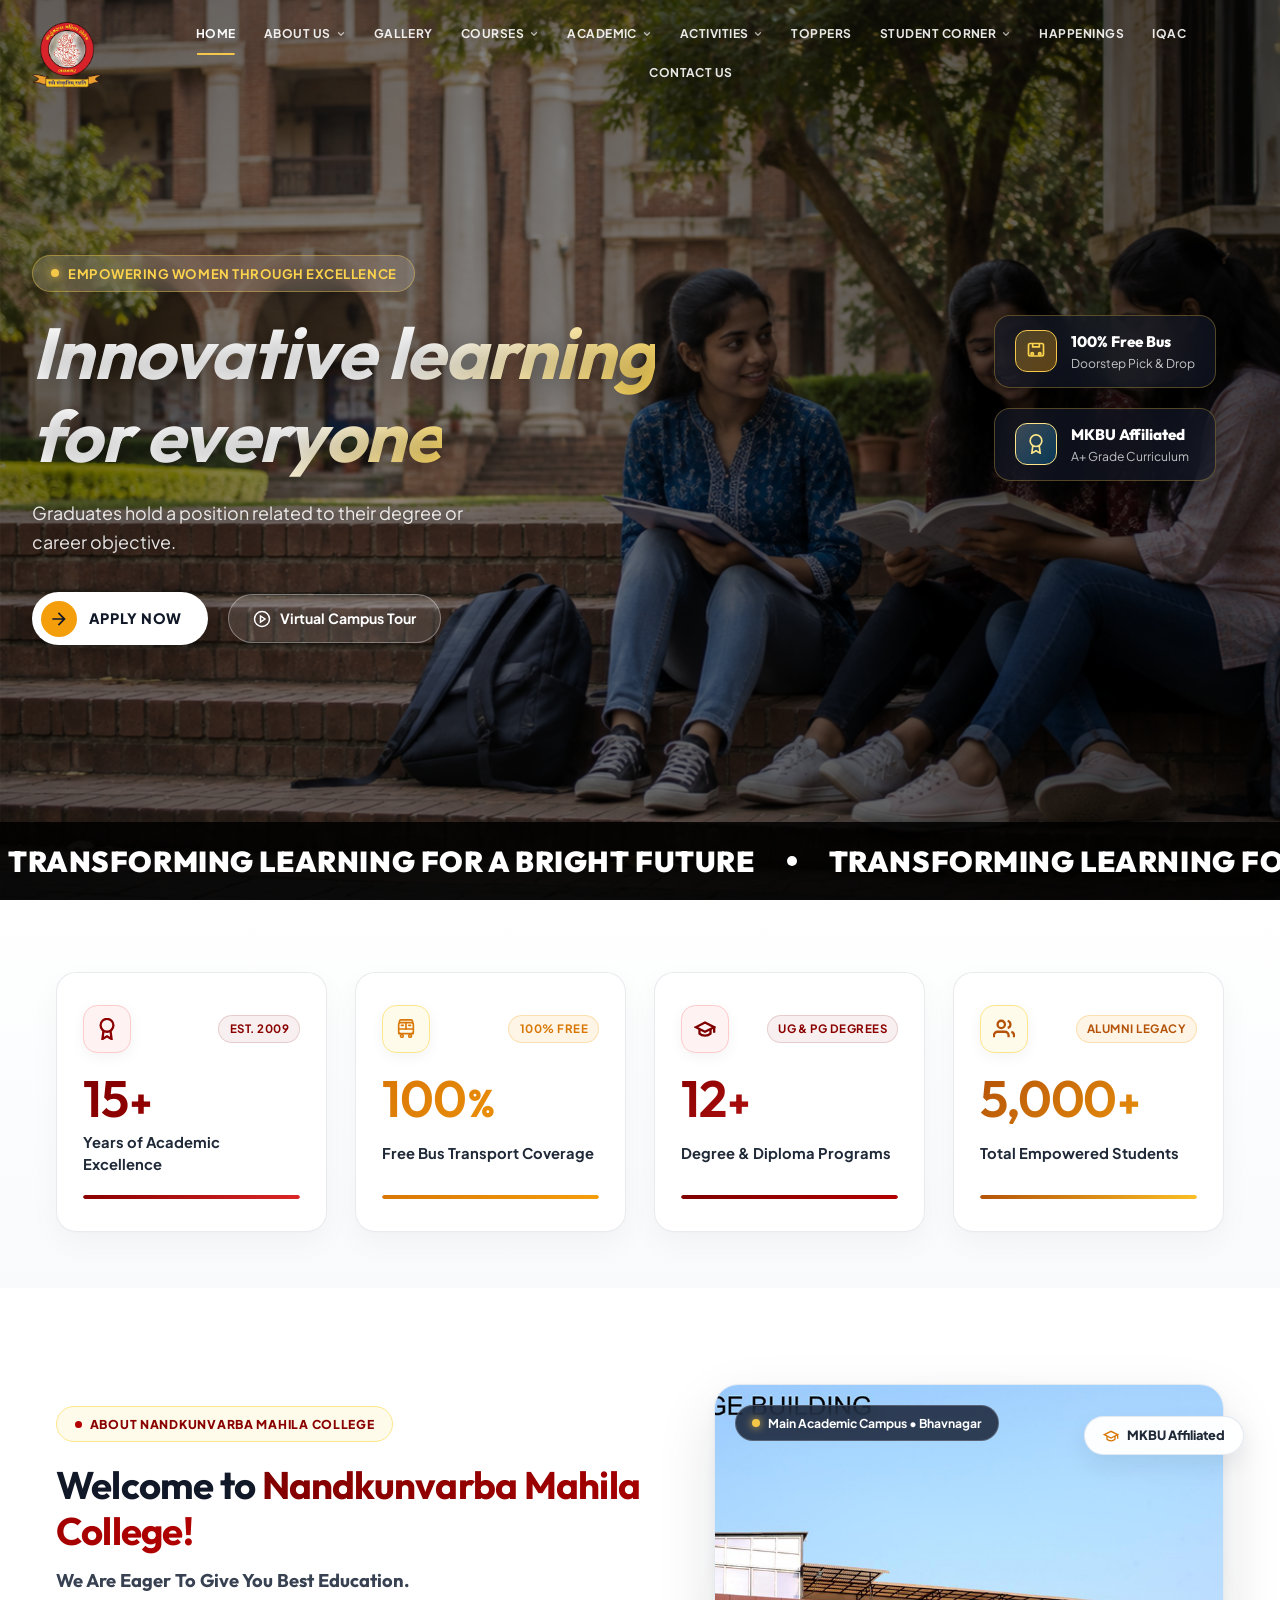
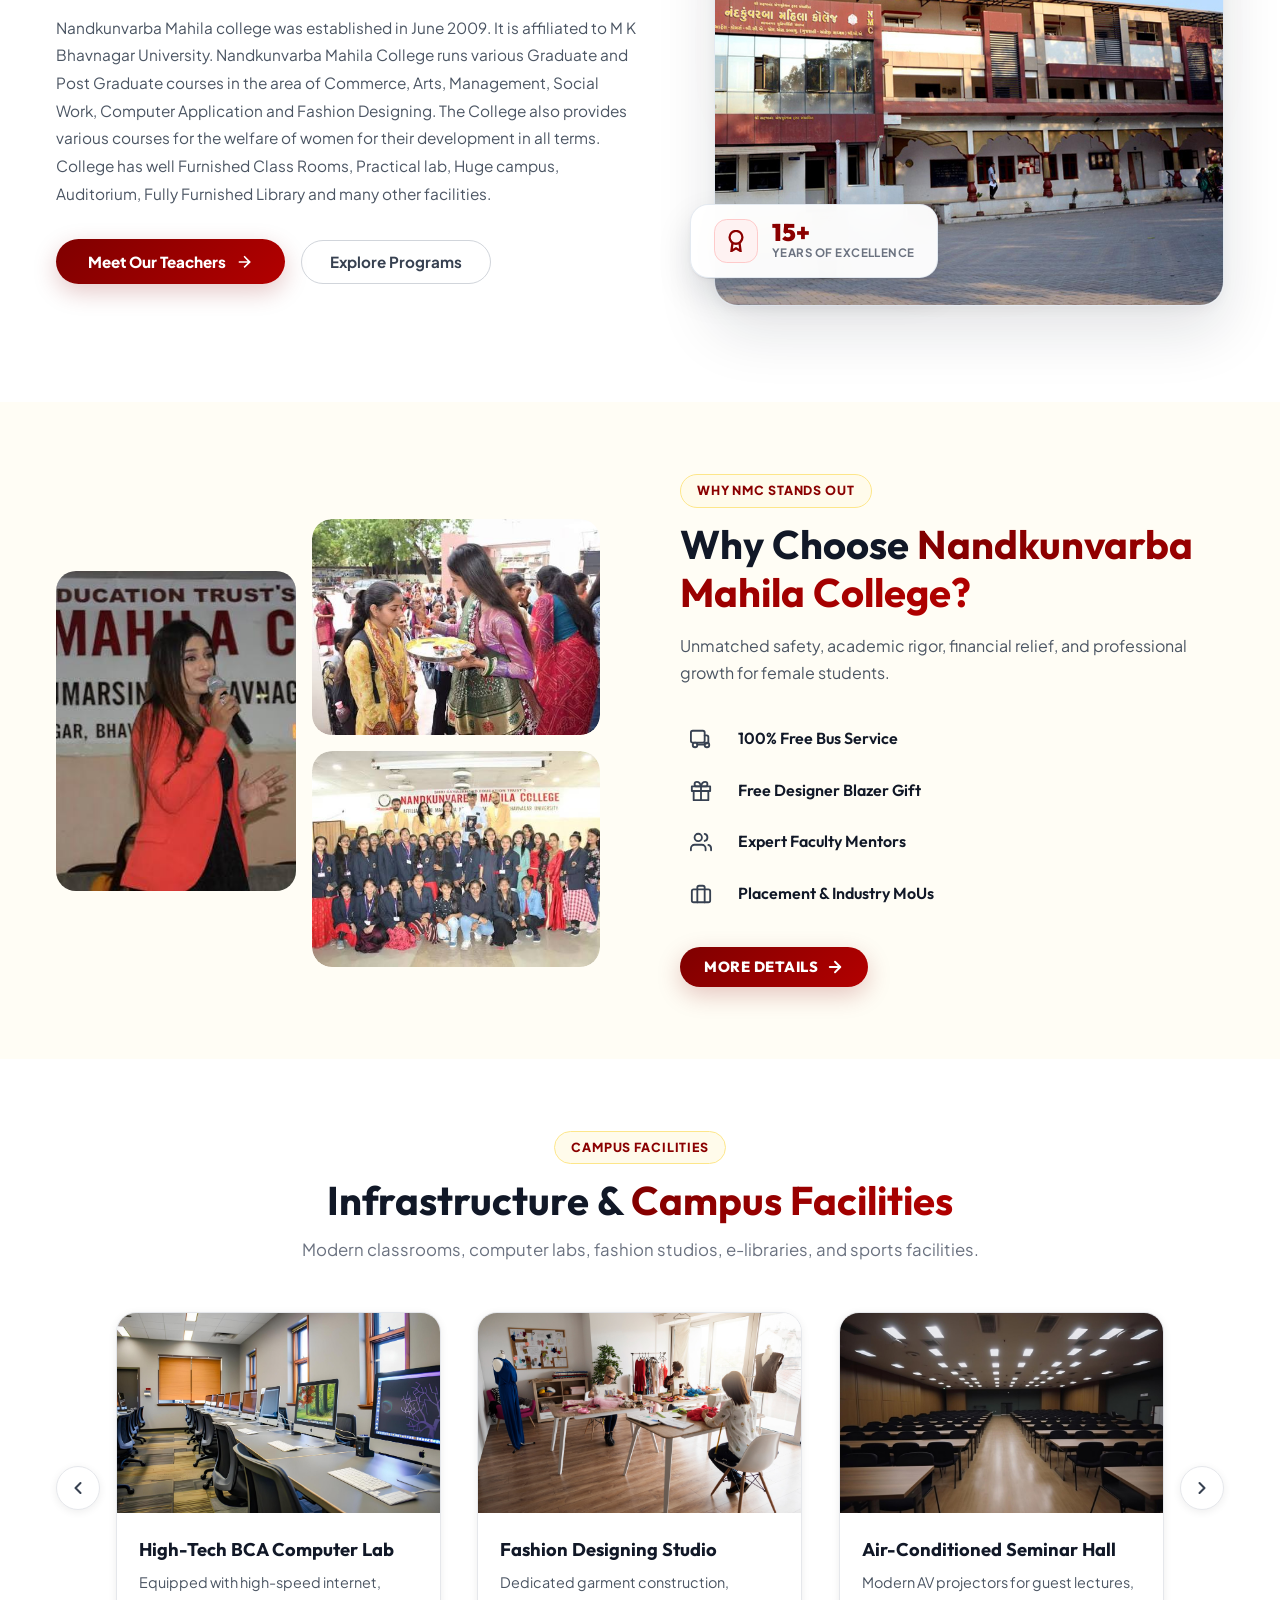
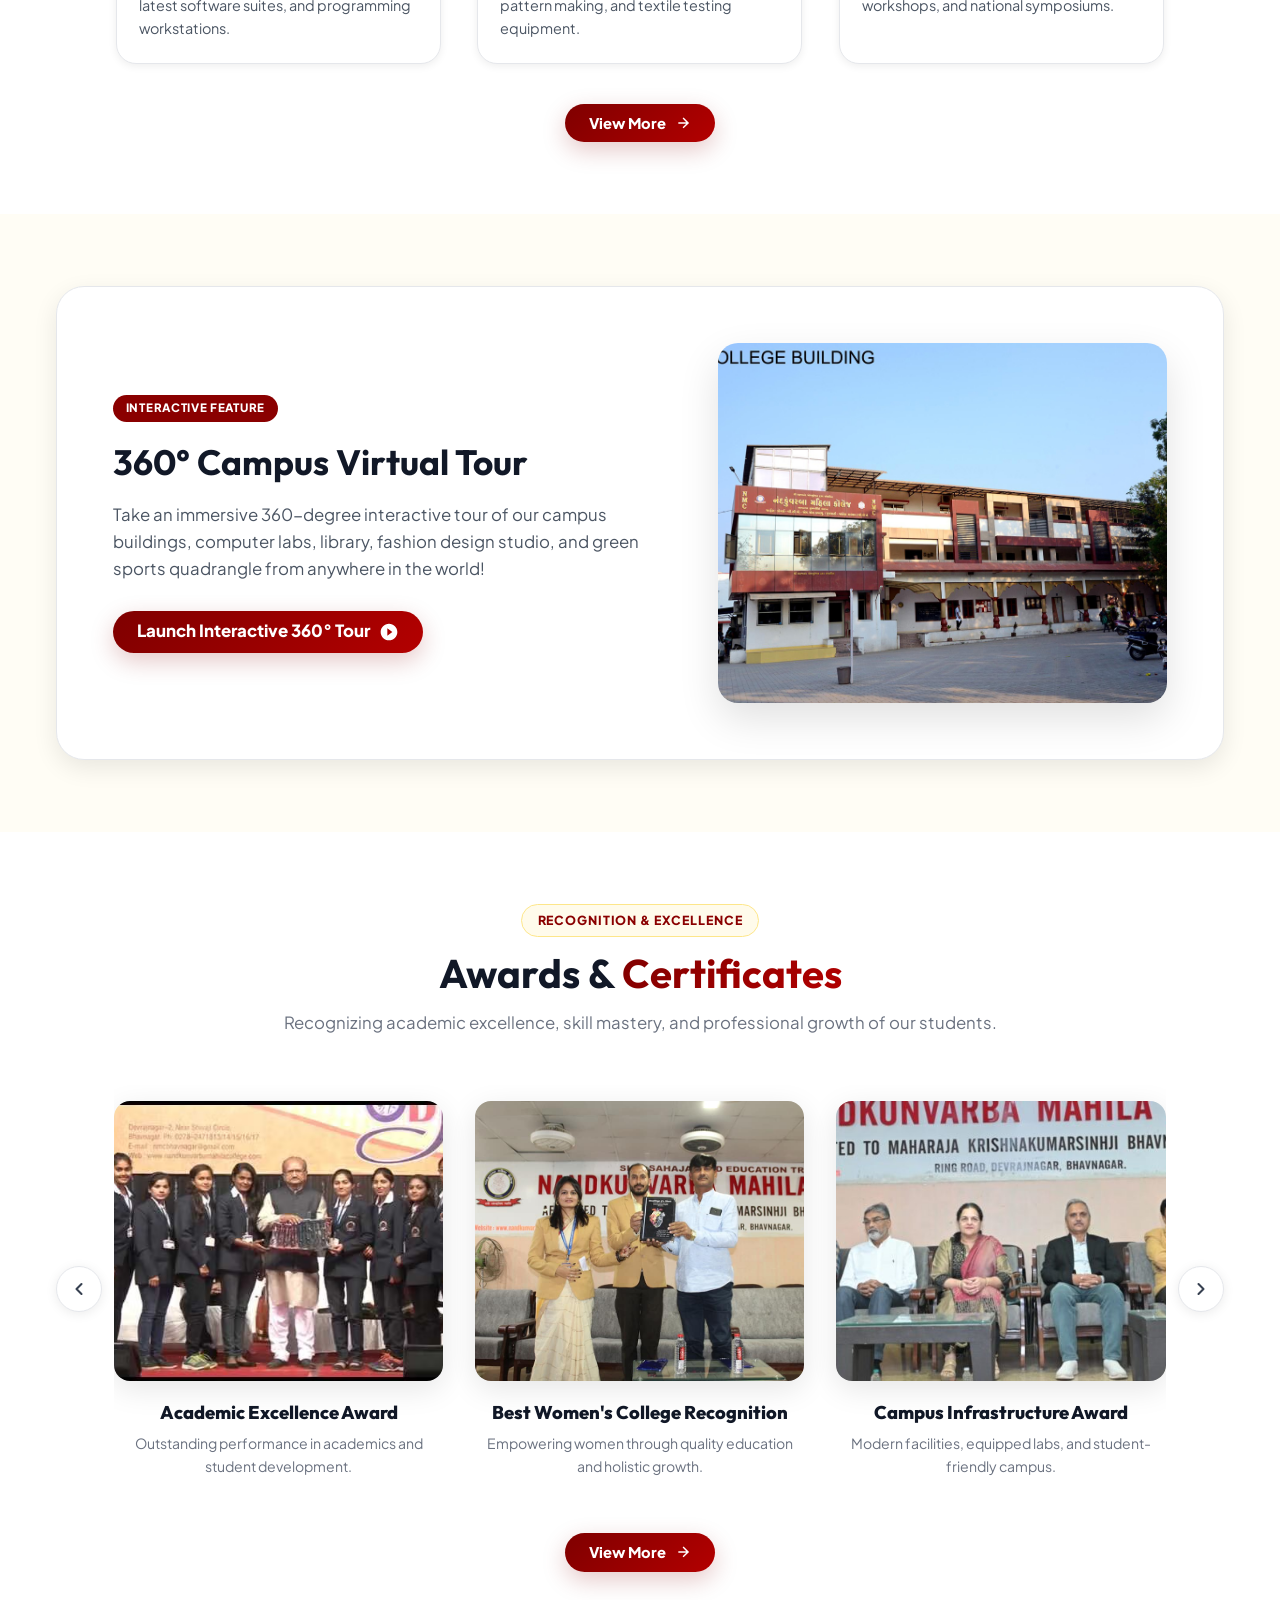
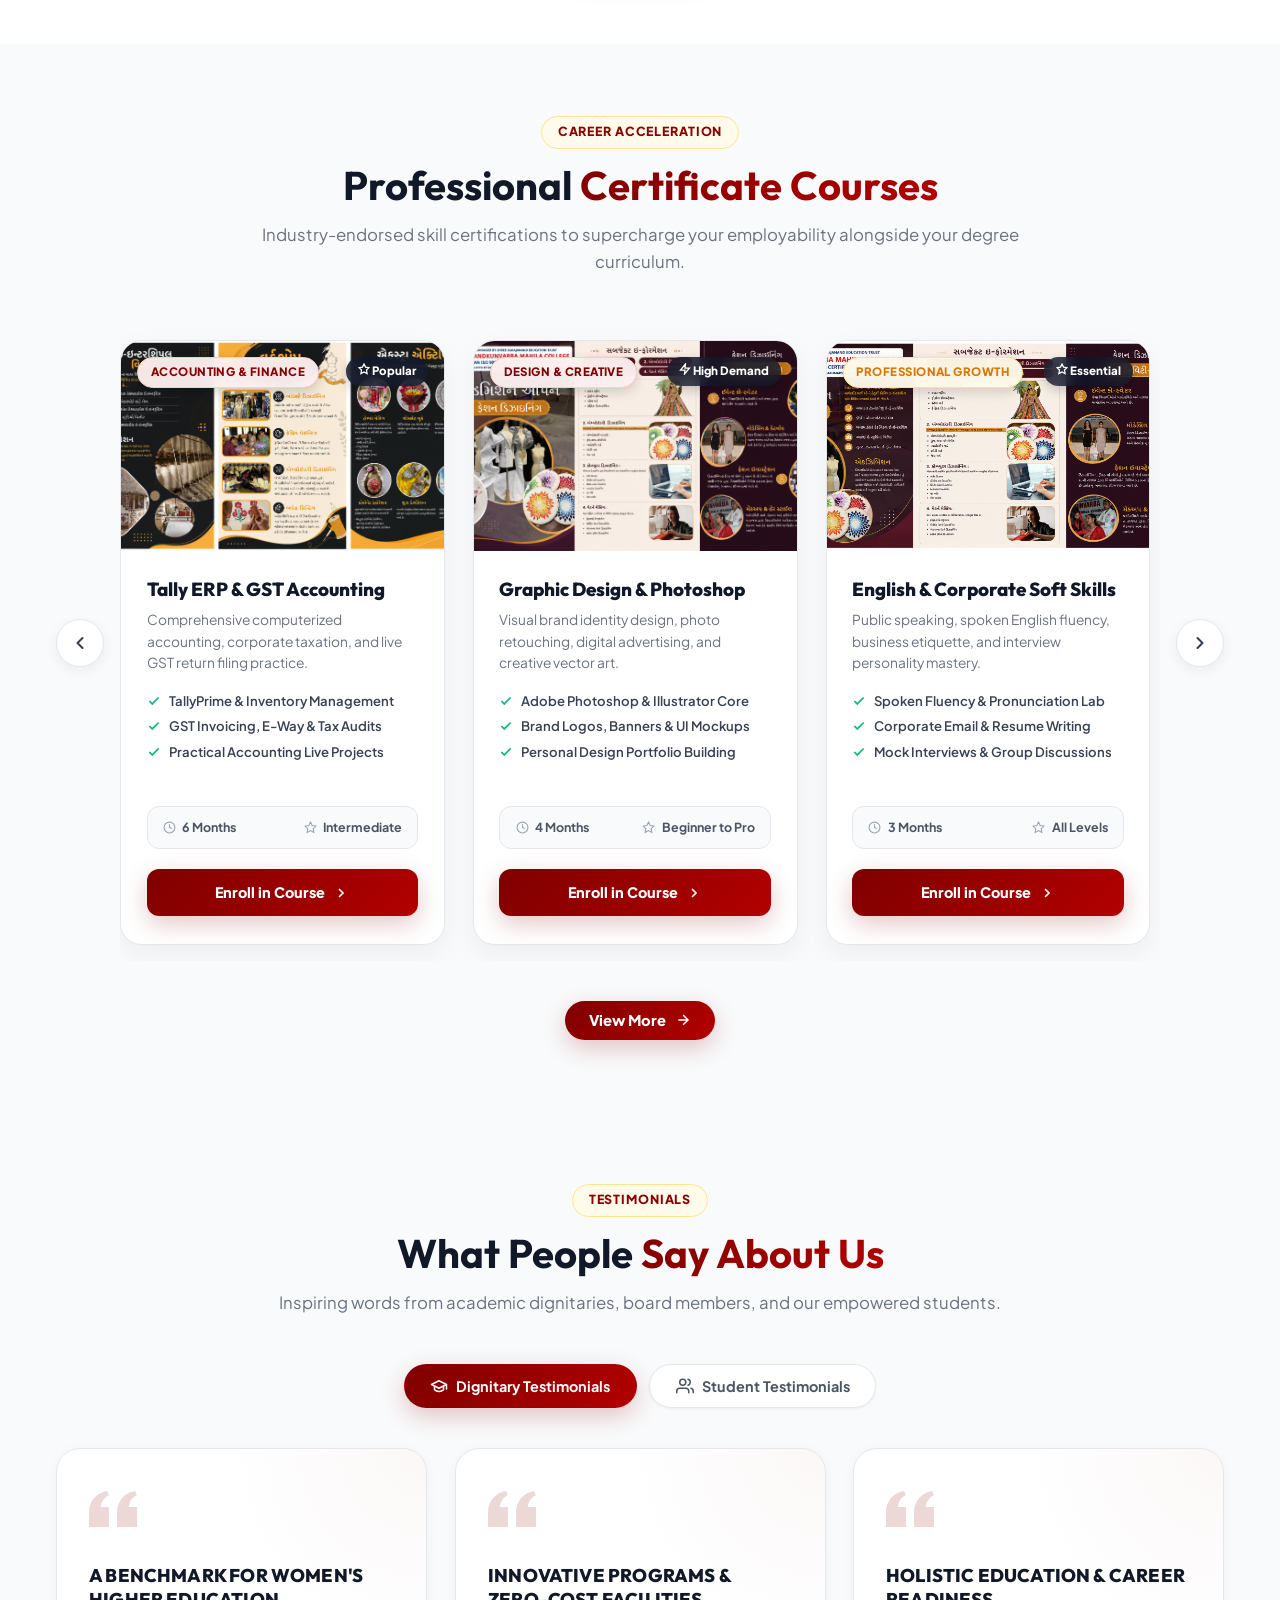
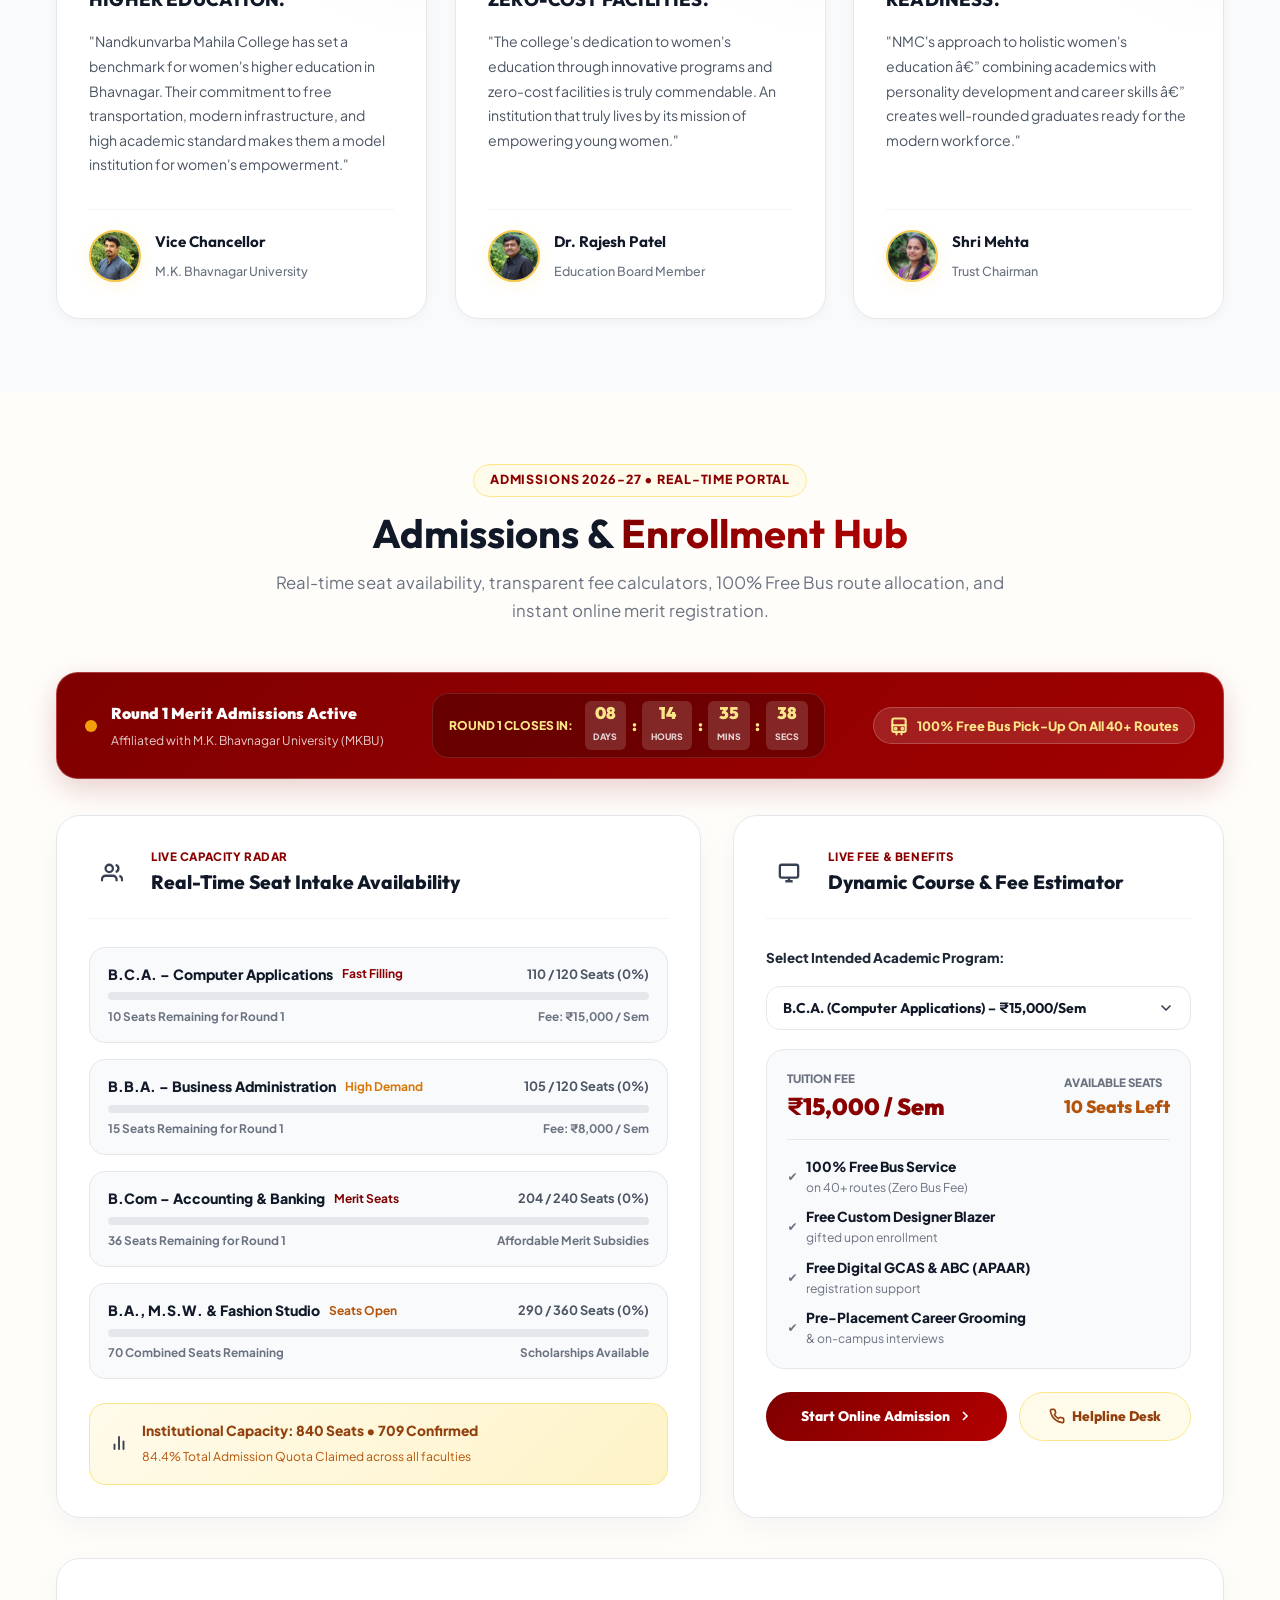
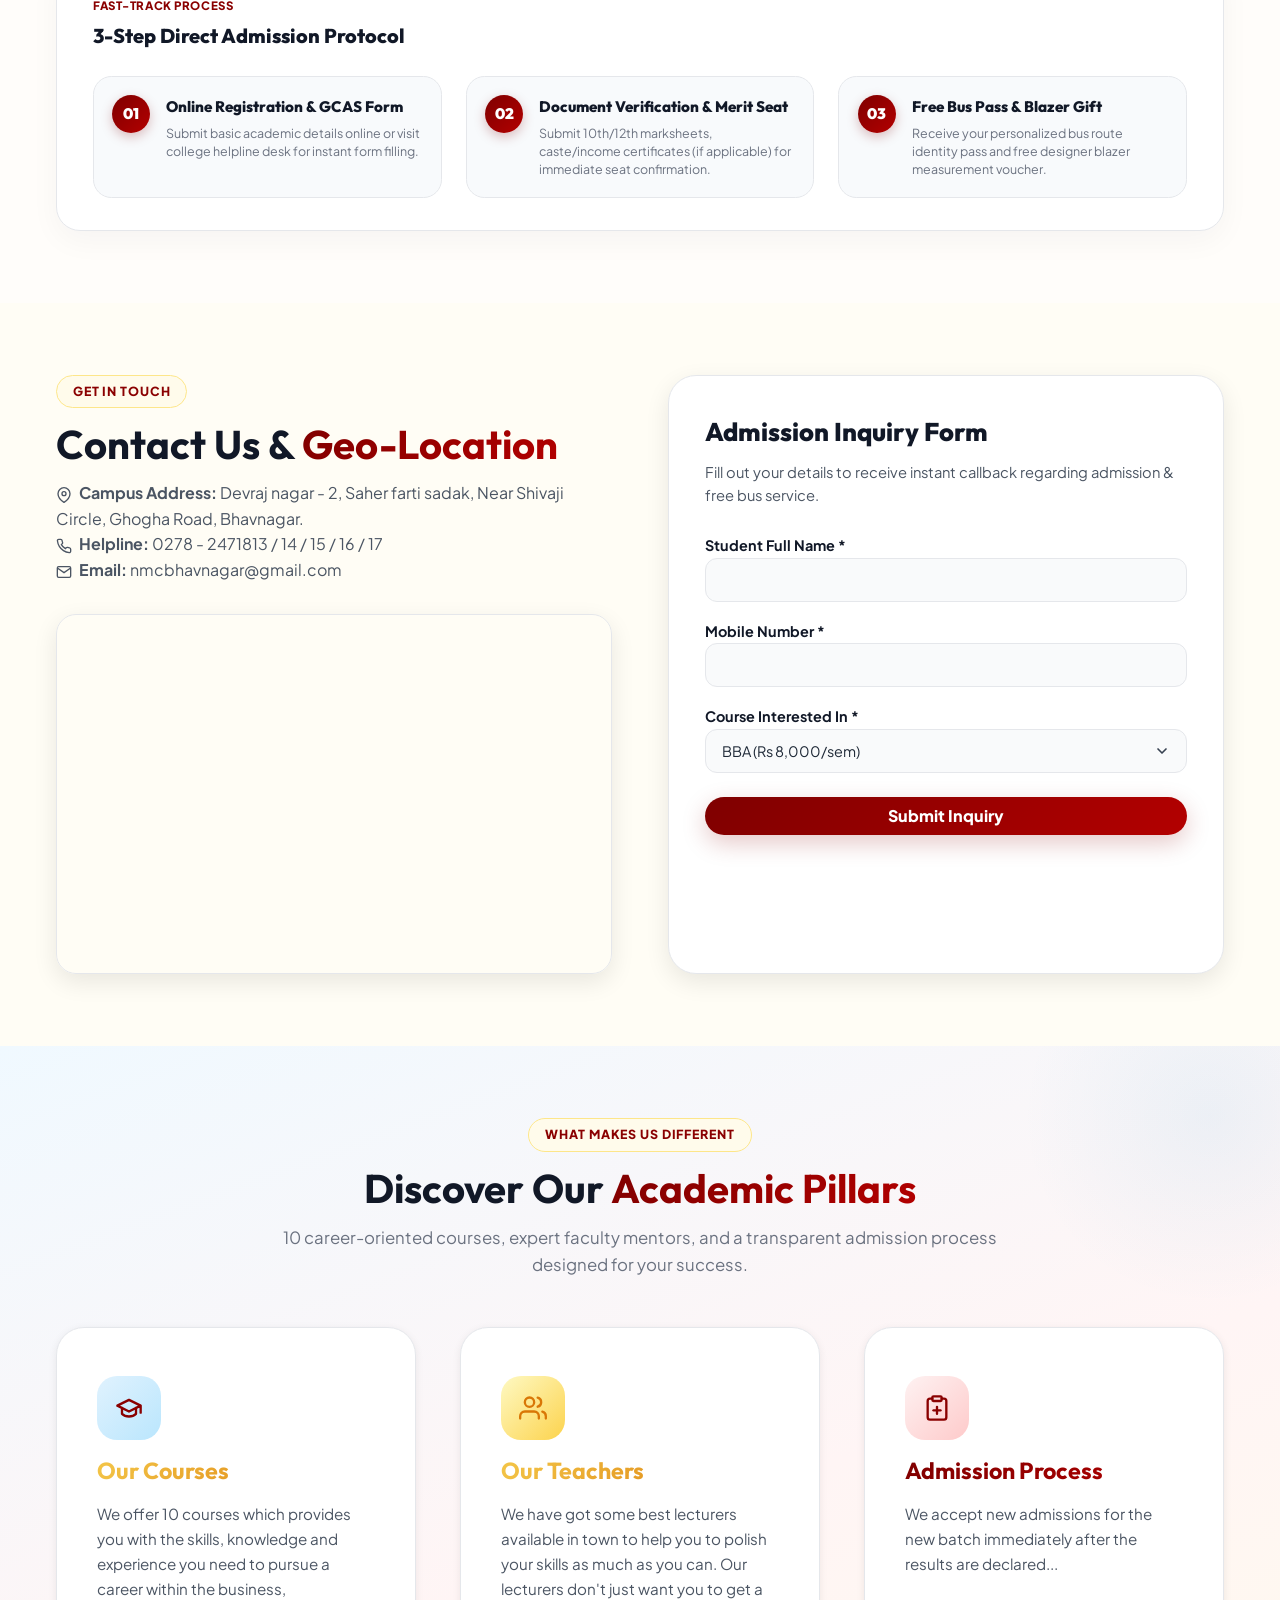
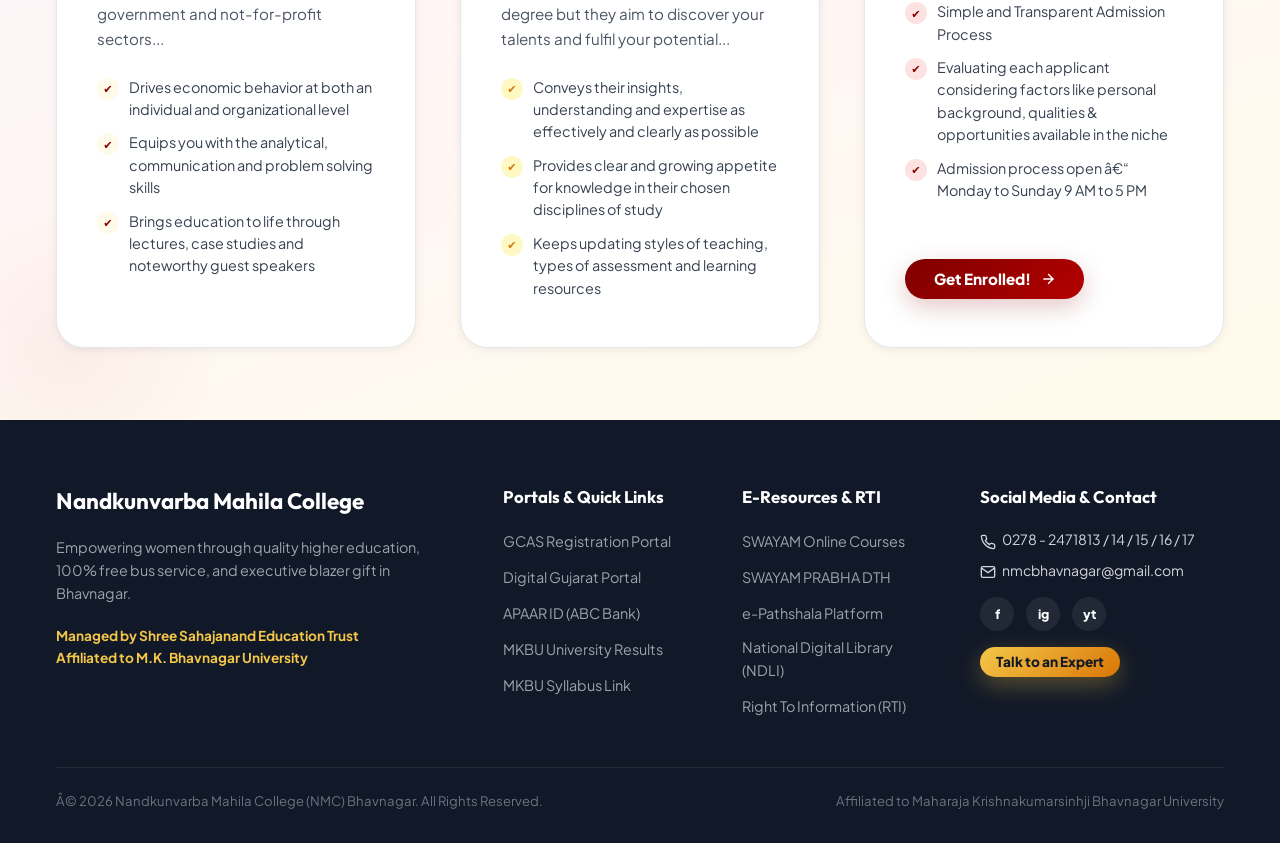
==== commit b5af7a5c: "add new" ====
--- a/index.html
+++ b/index.html
@@ -1,4 +1,4 @@
-﻿<!DOCTYPE html>
+<!DOCTYPE html>
 <html lang="en">
 
 <head>
@@ -37,7 +37,21 @@
       <nav class="hero-nav">
         <ul class="hero-nav-menu">
           <li><a href="index.html" class="hero-nav-link active">HOME</a></li>
-          <li><a href="about.html" class="hero-nav-link">ABOUT US</a></li>
+            <li class="hero-nav-dropdown">
+              <a href="about.html" class="hero-nav-link">ABOUT US <svg width="10" height="10" viewBox="0 0 24 24" fill="none" stroke="currentColor" stroke-width="3" stroke-linecap="round" stroke-linejoin="round"><polyline points="6 9 12 15 18 9"></polyline></svg></a>
+              <ul class="hero-dropdown-menu">
+                <li><a href="about.html#overview">College Overview</a></li>
+                <li><a href="about.html#history">History &amp; Legacy</a></li>
+                <li><a href="about.html#vision">Vision and Mission</a></li>
+                <li><a href="about.html#founders">Founding Fathers</a></li>
+                <li><a href="about.html#chairman">Chairman's Message</a></li>
+                <li><a href="about.html#affiliation">Affiliation &amp; Recognition</a></li>
+                <li><a href="about.html#song">NMC Song</a></li>
+                <li><a href="about.html#brochure">NMC Brochure</a></li>
+                <li><a href="about.html#awards">Awards</a></li>
+                <li><a href="about.html#future">Future Vision</a></li>
+              </ul>
+            </li>
           <li><a href="gallery.html" class="hero-nav-link">GALLERY</a></li>
           <li class="hero-nav-dropdown">
             <a href="courses.html" class="hero-nav-link">COURSES <svg width="10" height="10" viewBox="0 0 24 24"
@@ -66,6 +80,7 @@
           </li>
           <li><a href="#happenings" class="hero-nav-link">HAPPENINGS</a></li>
           <li><a href="#iqac" class="hero-nav-link">IQAC</a></li>
+            <li><a href="#contact" class="hero-nav-link">CONTACT US</a></li>
         </ul>
       </nav>
 
@@ -1087,7 +1102,7 @@
         </div>
 
         <div class="adm-banner-perk">
-          <span class="adm-perk-icon">ðŸšŒ</span>
+          <span class="adm-perk-icon" style="display: flex; align-items: center;"><svg width="20" height="20" viewBox="0 0 24 24" fill="none" stroke="currentColor" stroke-width="2.5" stroke-linecap="round" stroke-linejoin="round"><rect x="4" y="3" width="16" height="16" rx="2" ry="2"/><path d="M4 11h16"/><path d="M9 19v3"/><path d="M15 19v3"/><circle cx="8" cy="15" r="1"/><circle cx="16" cy="15" r="1"/></svg></span>
           <span>100% Free Bus Pick-Up On All 40+ Routes</span>
         </div>
       </div>
--- a/css/styles.css
+++ b/css/styles.css
@@ -5205,6 +5205,7 @@
   color: var(--gray-900);
   margin: 0 0 0.5rem 0;
   line-height: 1.35;
+  max-width: 85%;
 }
 
 .fvc-desc {
@@ -5292,7 +5293,8 @@
 .fvh-year-num {
   font-family: var(--font-heading);
   font-size: 3.75rem;
-  font-weight: 900;
+  font-weight: 800;
+  letter-spacing: -1.5px;
   line-height: 1;
   background: linear-gradient(135deg, #7f0000 0%, #b30000 100%);
   -webkit-background-clip: text;
@@ -5486,7 +5488,7 @@
 .ametric-number {
   font-family: var(--font-heading);
   font-size: 2.25rem;
-  font-weight: 900;
+  font-weight: 700;
   color: var(--red-800);
   line-height: 1;
 }
@@ -5729,7 +5731,7 @@
   height: 8px;
   border-radius: 50%;
   background: var(--red-800);
-  margin-top: 0.45rem;
+  margin-top: 0.2rem;
   flex-shrink: 0;
 }
 
@@ -6991,7 +6993,7 @@
 
 .qhub-grid {
   display: grid;
-  grid-template-columns: repeat(2, 1fr);
+  grid-template-columns: repeat(3, 1fr);
   gap: 1.25rem;
 }
 
@@ -10087,4 +10089,123 @@
 
 .btn-crimson:hover::before {
   left: 130%;
-}+}/* --- HERO DROPDOWN MENU --- */
+.hero-nav-dropdown {
+  position: relative;
+}
+
+.hero-dropdown-menu {
+  position: absolute;
+  top: 100%;
+  left: 50%;
+  transform: translateX(-50%) translateY(10px);
+  background-color: var(--white, #ffffff);
+  min-width: 240px;
+  box-shadow: 0 8px 30px rgba(0, 0, 0, 0.15);
+  border-radius: 0.5rem;
+  padding: 0.75rem 0;
+  list-style: none;
+  opacity: 0;
+  visibility: hidden;
+  transition: all 0.3s cubic-bezier(0.16, 1, 0.3, 1);
+  z-index: 1000;
+  border: 1px solid rgba(0,0,0,0.05);
+}
+
+.hero-nav-dropdown:hover .hero-dropdown-menu {
+  opacity: 1;
+  visibility: visible;
+  transform: translateX(-50%) translateY(0);
+}
+
+.hero-dropdown-menu li a {
+  display: block;
+  padding: 0.65rem 1.25rem;
+  font-size: 0.85rem;
+  font-weight: 600;
+  color: var(--gray-800, #333);
+  text-decoration: none;
+  transition: all 0.2s ease;
+  white-space: nowrap;
+}
+
+.hero-dropdown-menu li a:hover {
+  background-color: #fffbeb;
+  color: var(--red-800, #990000);
+  padding-left: 1.6rem;
+}
+/* --- SIMPLE VISION MISSION CARDS --- */
+.vm-simple-card {
+  background: var(--white);
+  border-radius: 0.75rem;
+  padding: 2.5rem;
+  box-shadow: 0 4px 15px rgba(0,0,0,0.05);
+  border: 1px solid rgba(0,0,0,0.05);
+  display: flex;
+  flex-direction: column;
+  position: relative;
+  overflow: hidden;
+}
+
+.vm-simple-card::before {
+  content: "";
+  position: absolute;
+  left: 0;
+  top: 2.75rem;
+  height: 28px;
+  width: 5px;
+  border-radius: 0 4px 4px 0;
+}
+
+.vm-card-blue::before {
+  background: #005f99;
+}
+
+.vm-card-gold::before {
+  background: #fbc02d;
+}
+
+.vm-simple-title {
+  font-family: var(--font-heading);
+  font-size: 1.4rem;
+  font-weight: 800;
+  color: var(--gray-900);
+  margin-bottom: 1.25rem;
+  padding-left: 0.5rem;
+}
+
+.vm-simple-text {
+  font-size: 0.95rem;
+  line-height: 1.7;
+  color: var(--gray-600);
+  margin-bottom: 2rem;
+  padding-left: 0.5rem;
+}
+
+.vm-simple-badges {
+  display: flex;
+  flex-wrap: wrap;
+  gap: 0.75rem;
+  padding-left: 0.5rem;
+  margin-top: auto;
+}
+
+.vm-simple-badge {
+  font-size: 0.7rem;
+  font-weight: 700;
+  padding: 0.4rem 1rem;
+  border-radius: 2rem;
+  text-transform: uppercase;
+  letter-spacing: 0.05em;
+  background: var(--white);
+}
+
+.vm-badges-blue .vm-simple-badge {
+  border: 1px solid #cbe4f9;
+  color: #006eb3;
+}
+
+.vm-badges-gold .vm-simple-badge {
+  border: 1px solid #fde68a;
+  color: #b48500;
+}
